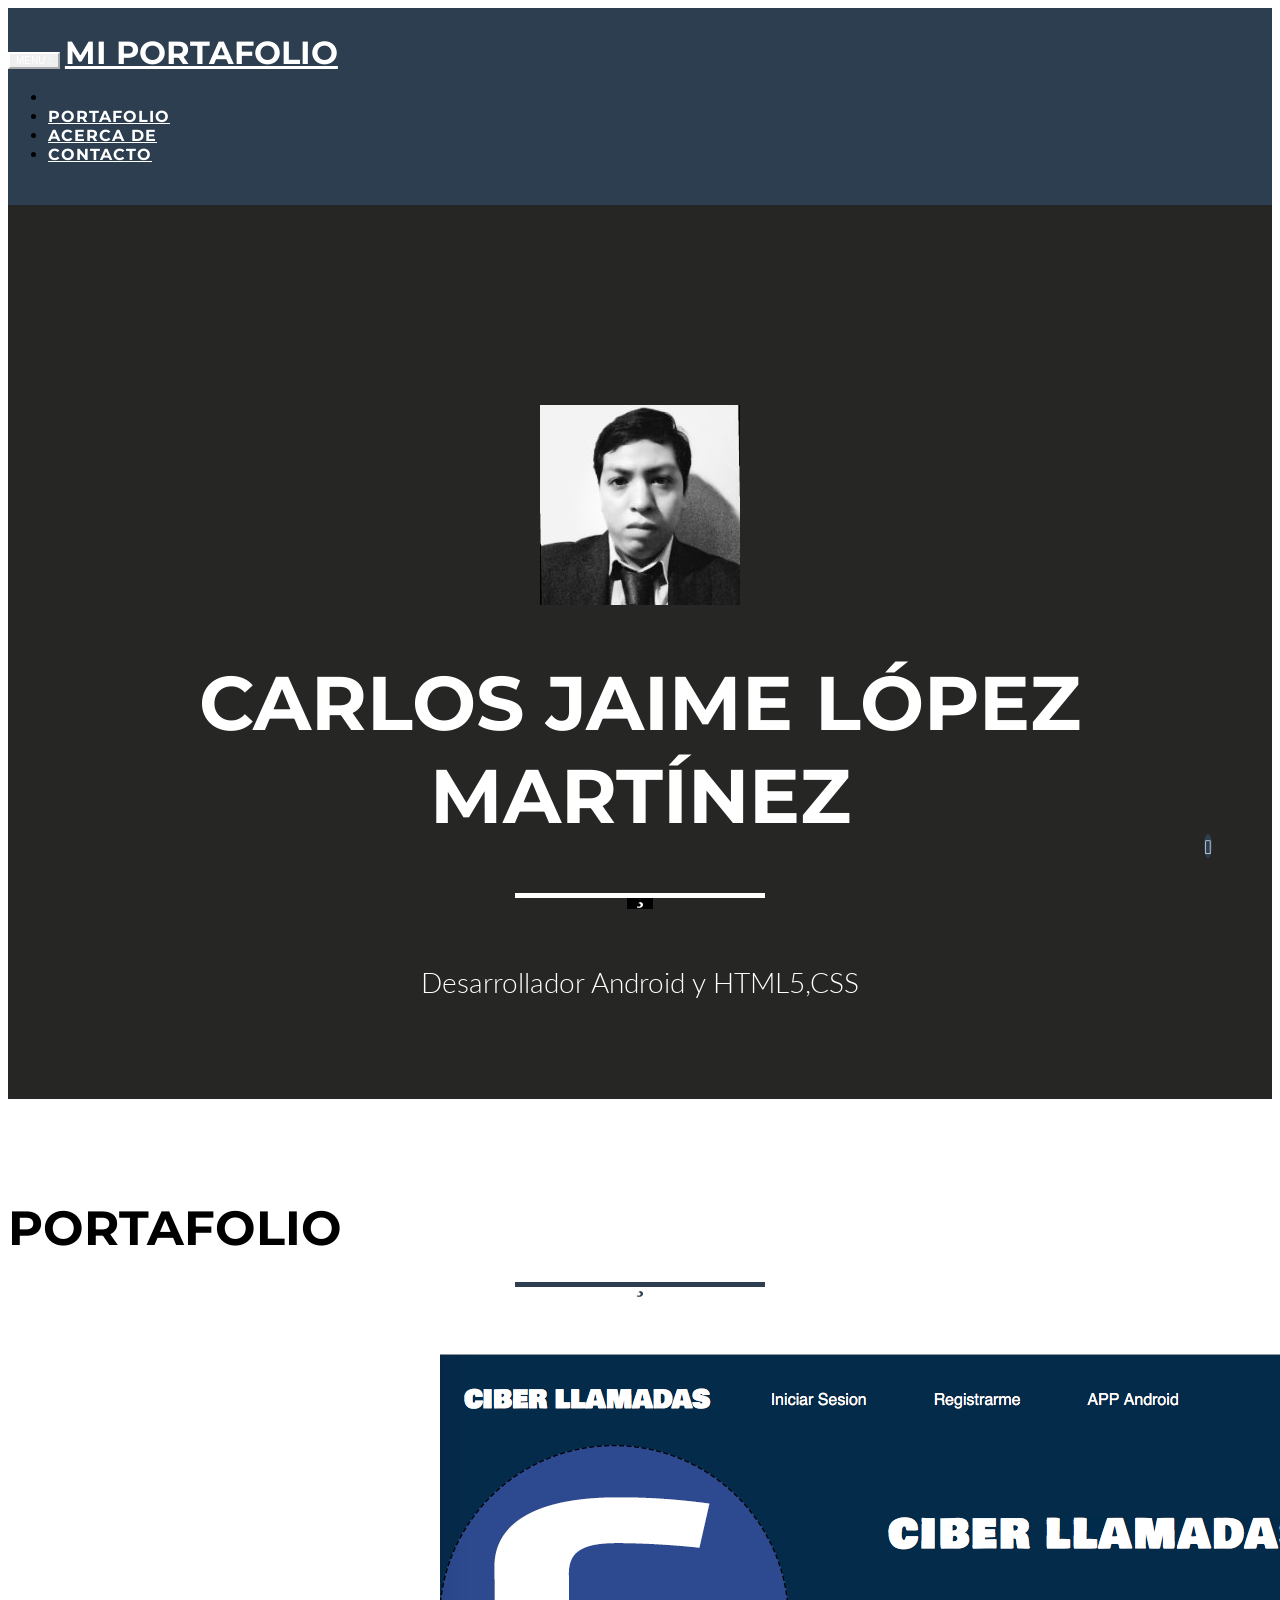
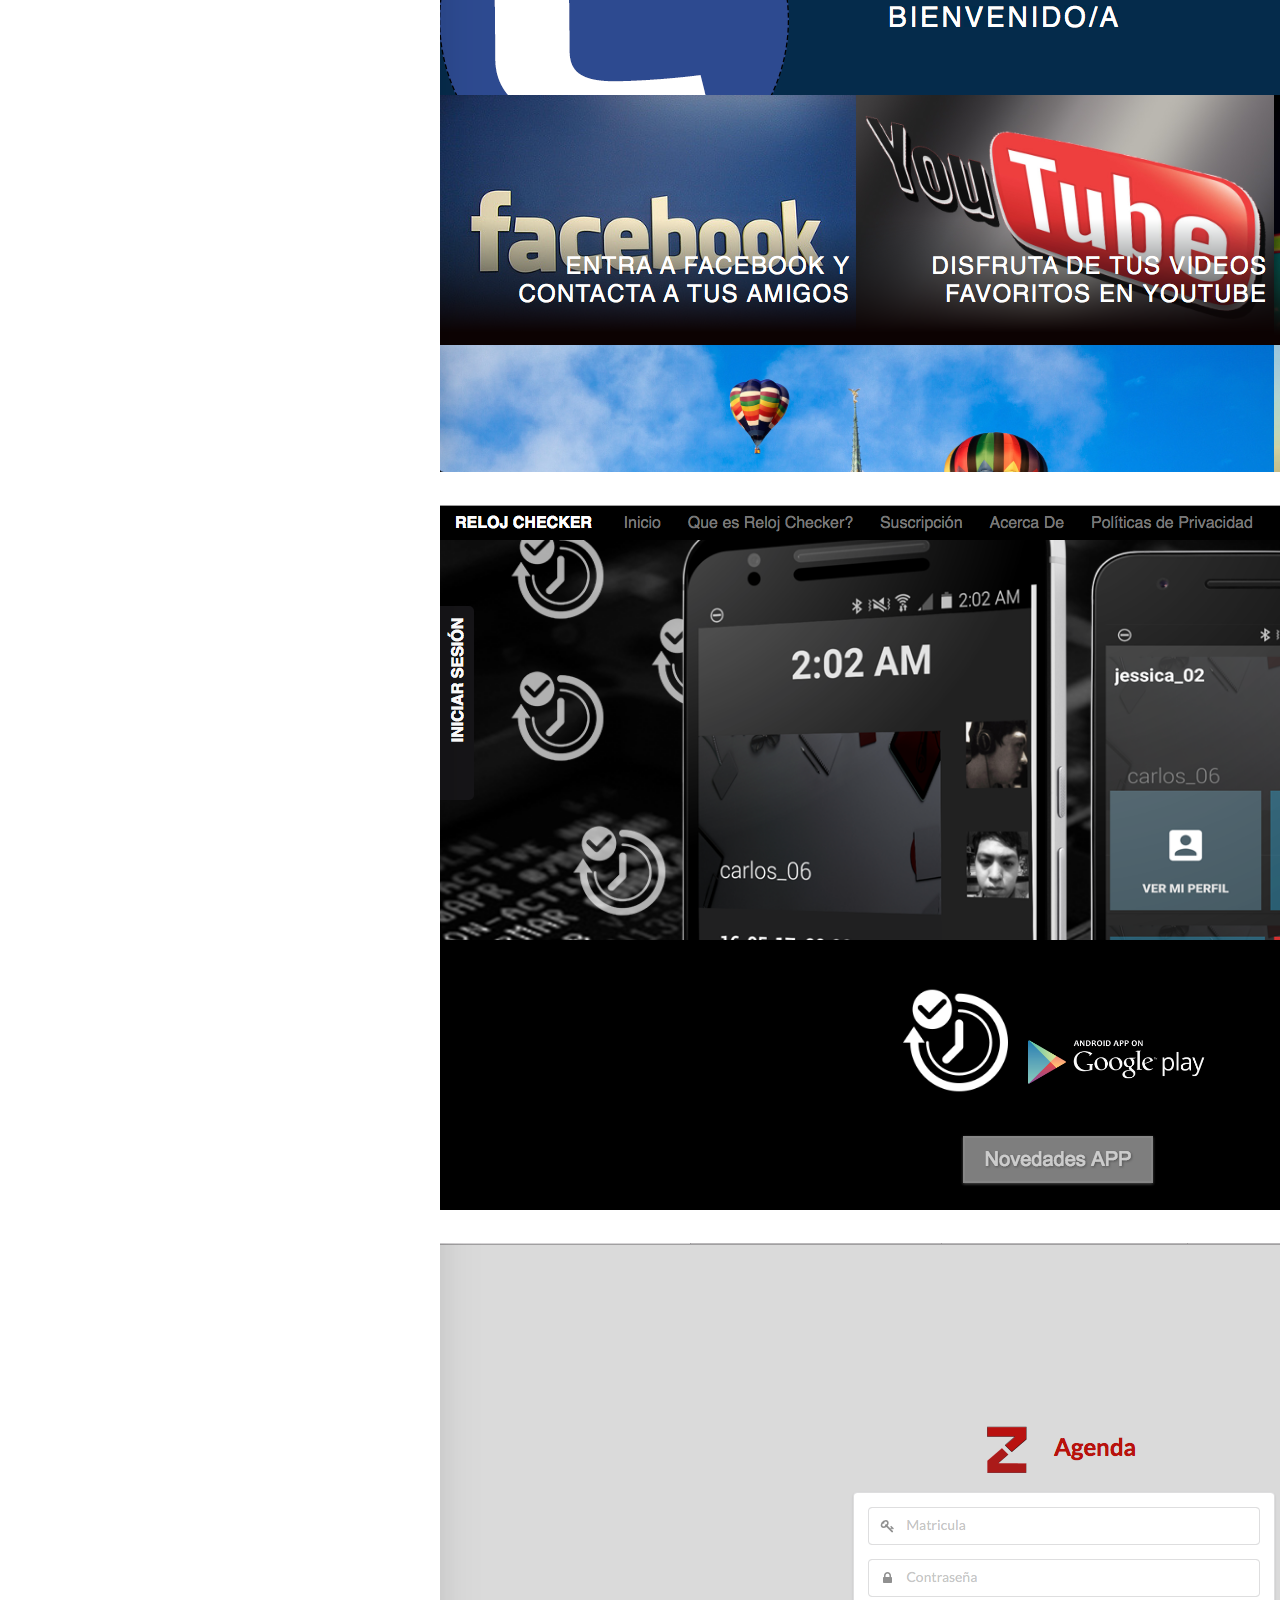
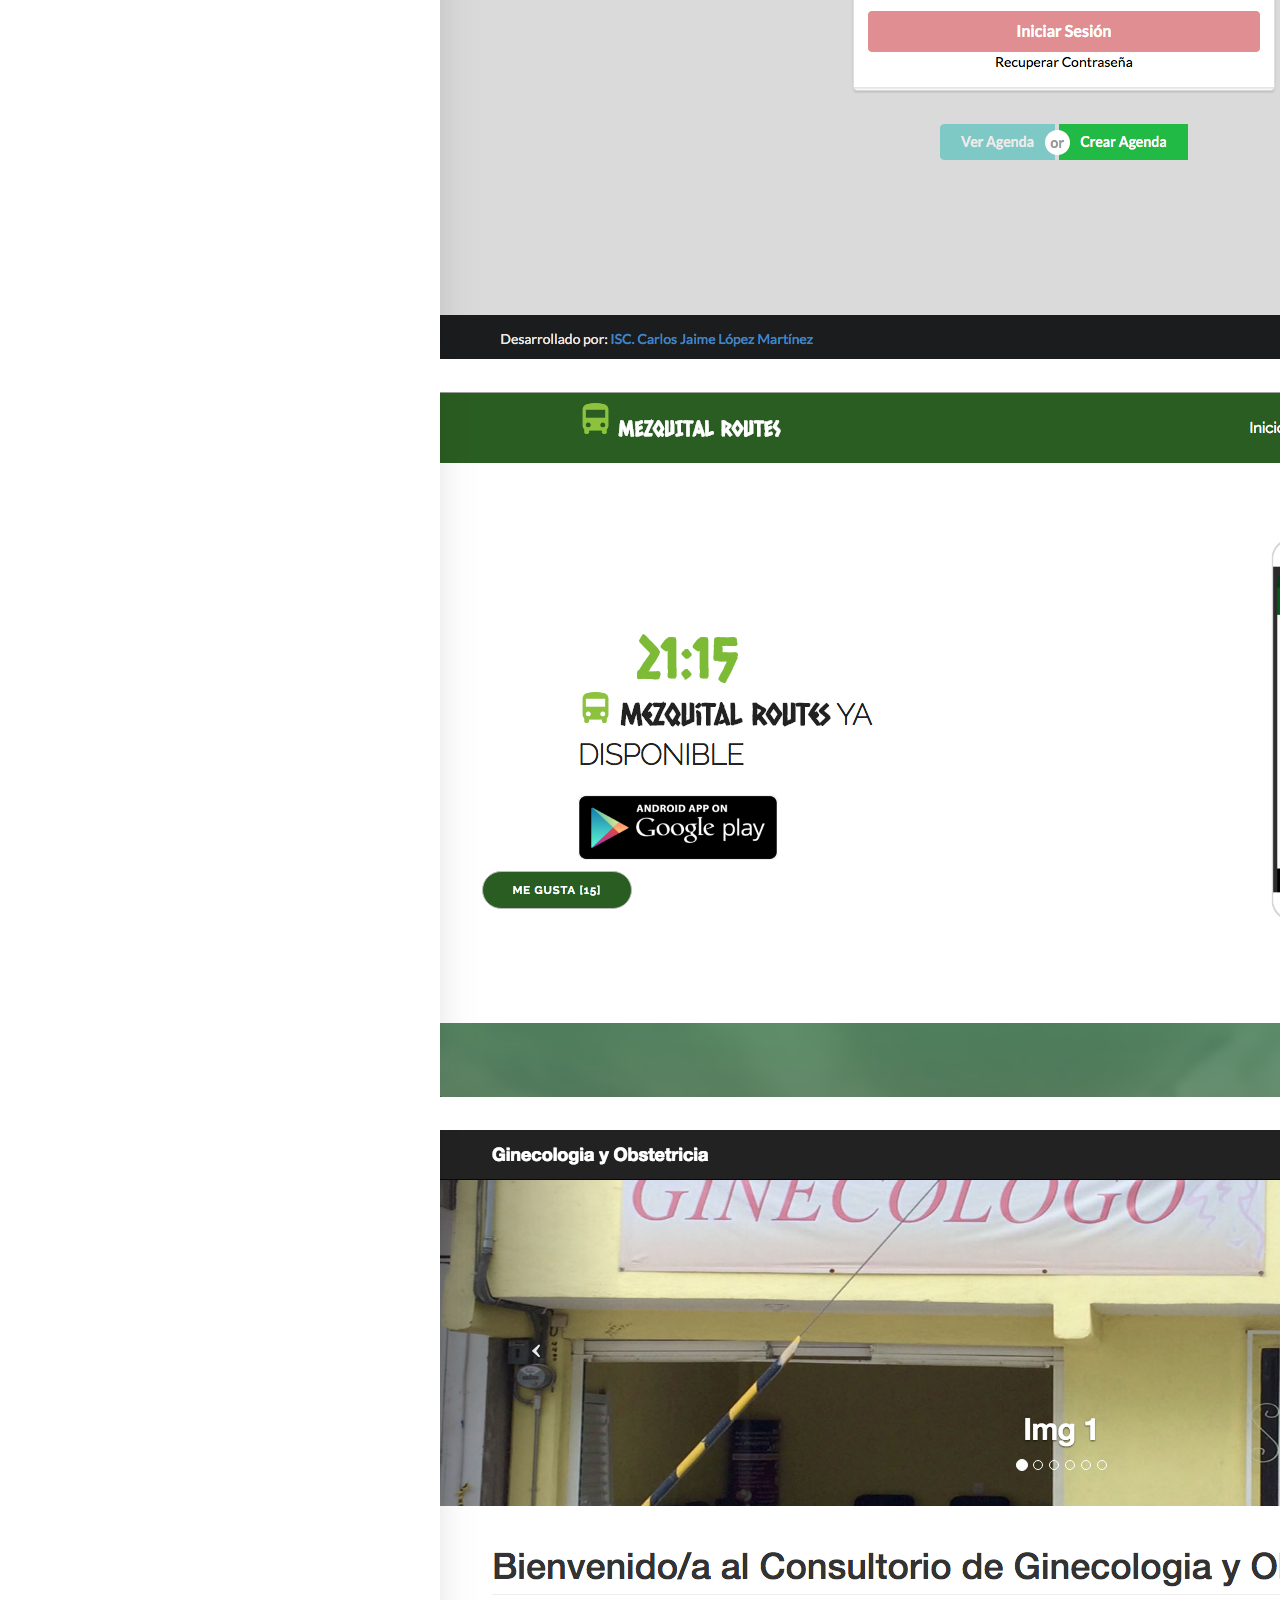
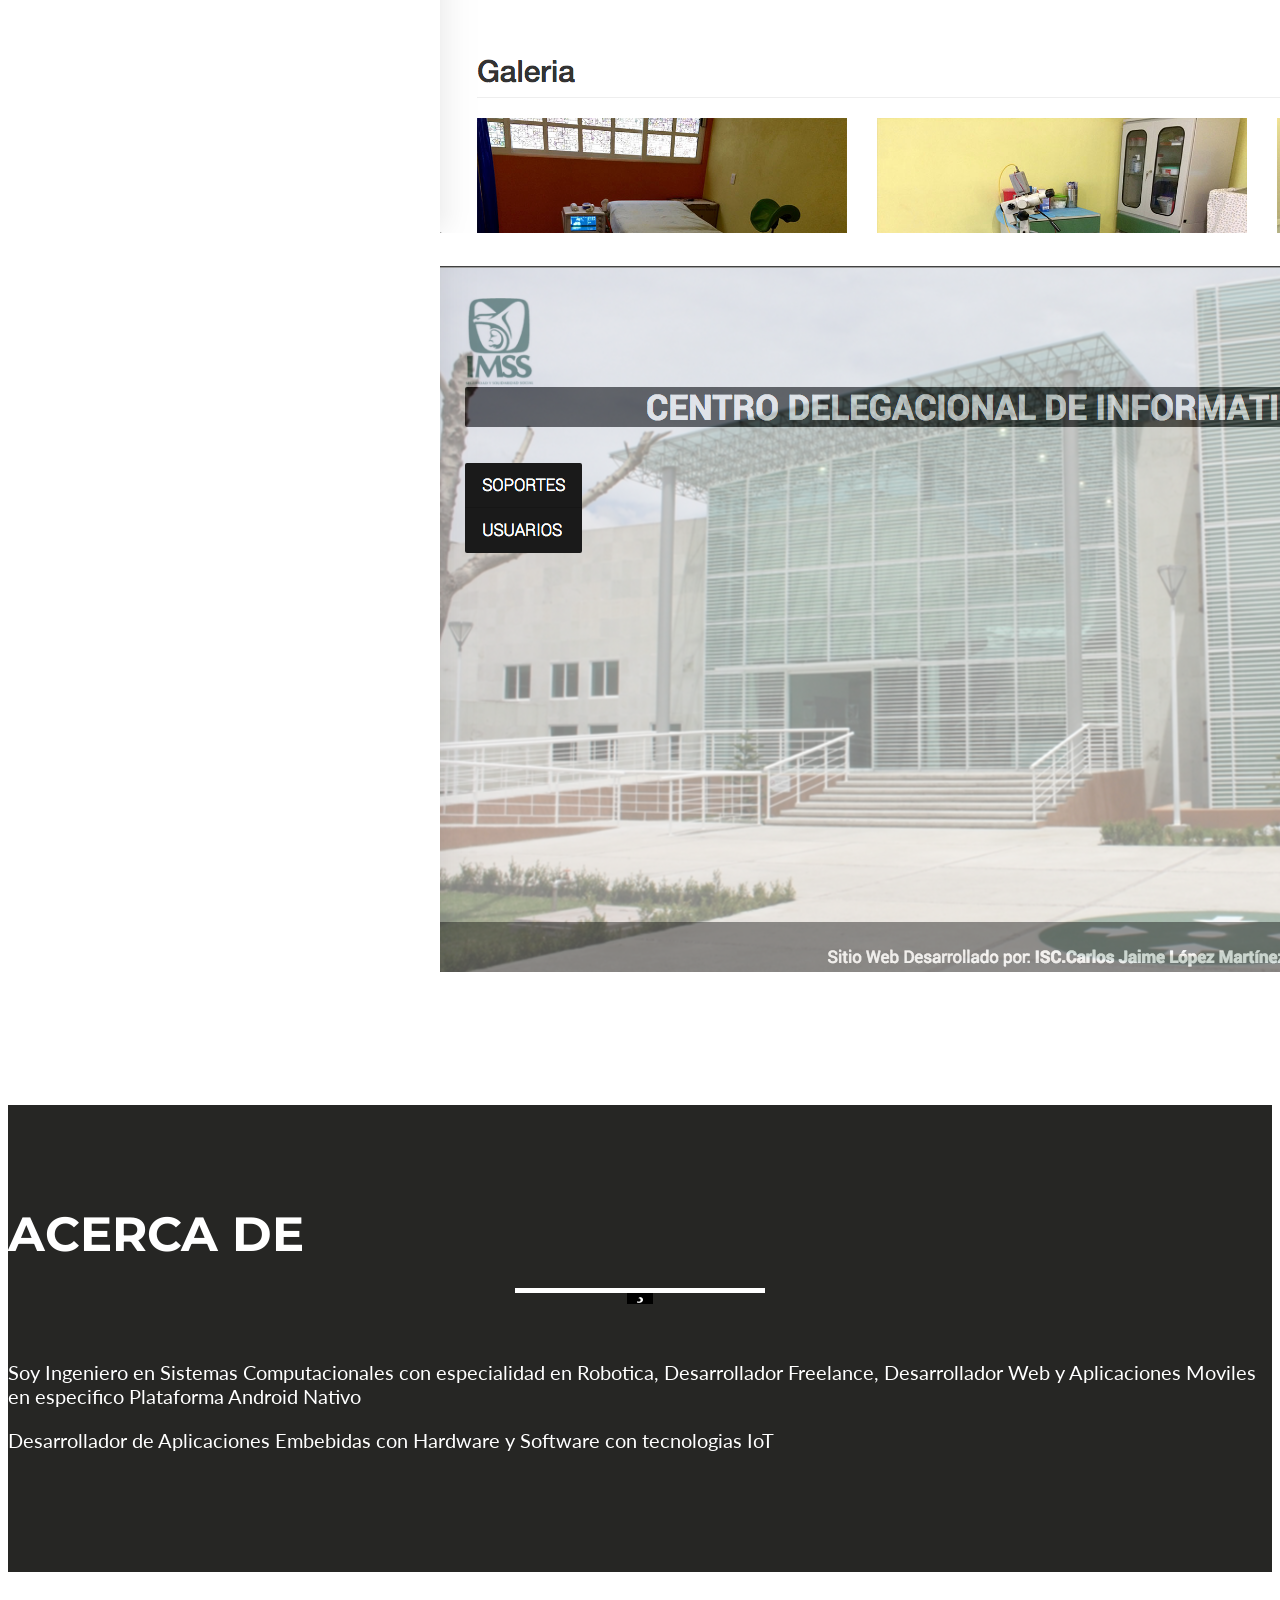
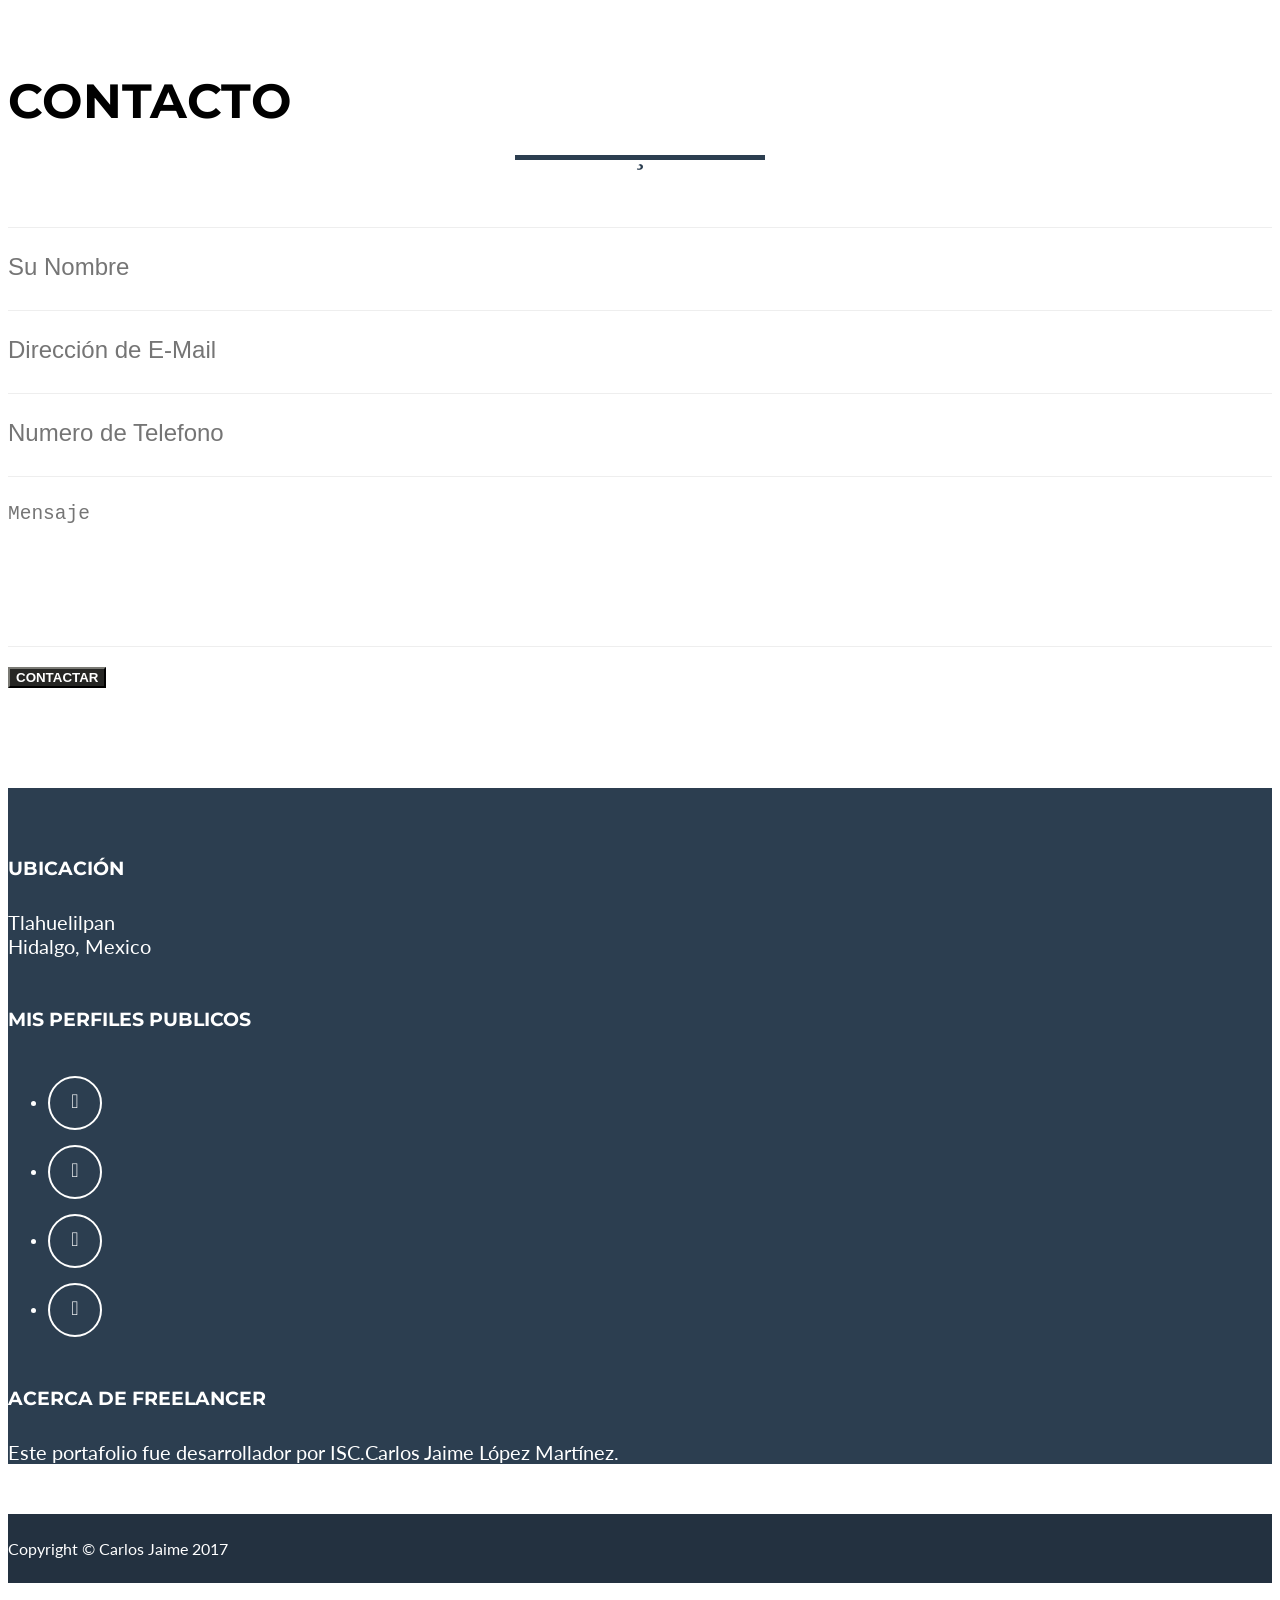
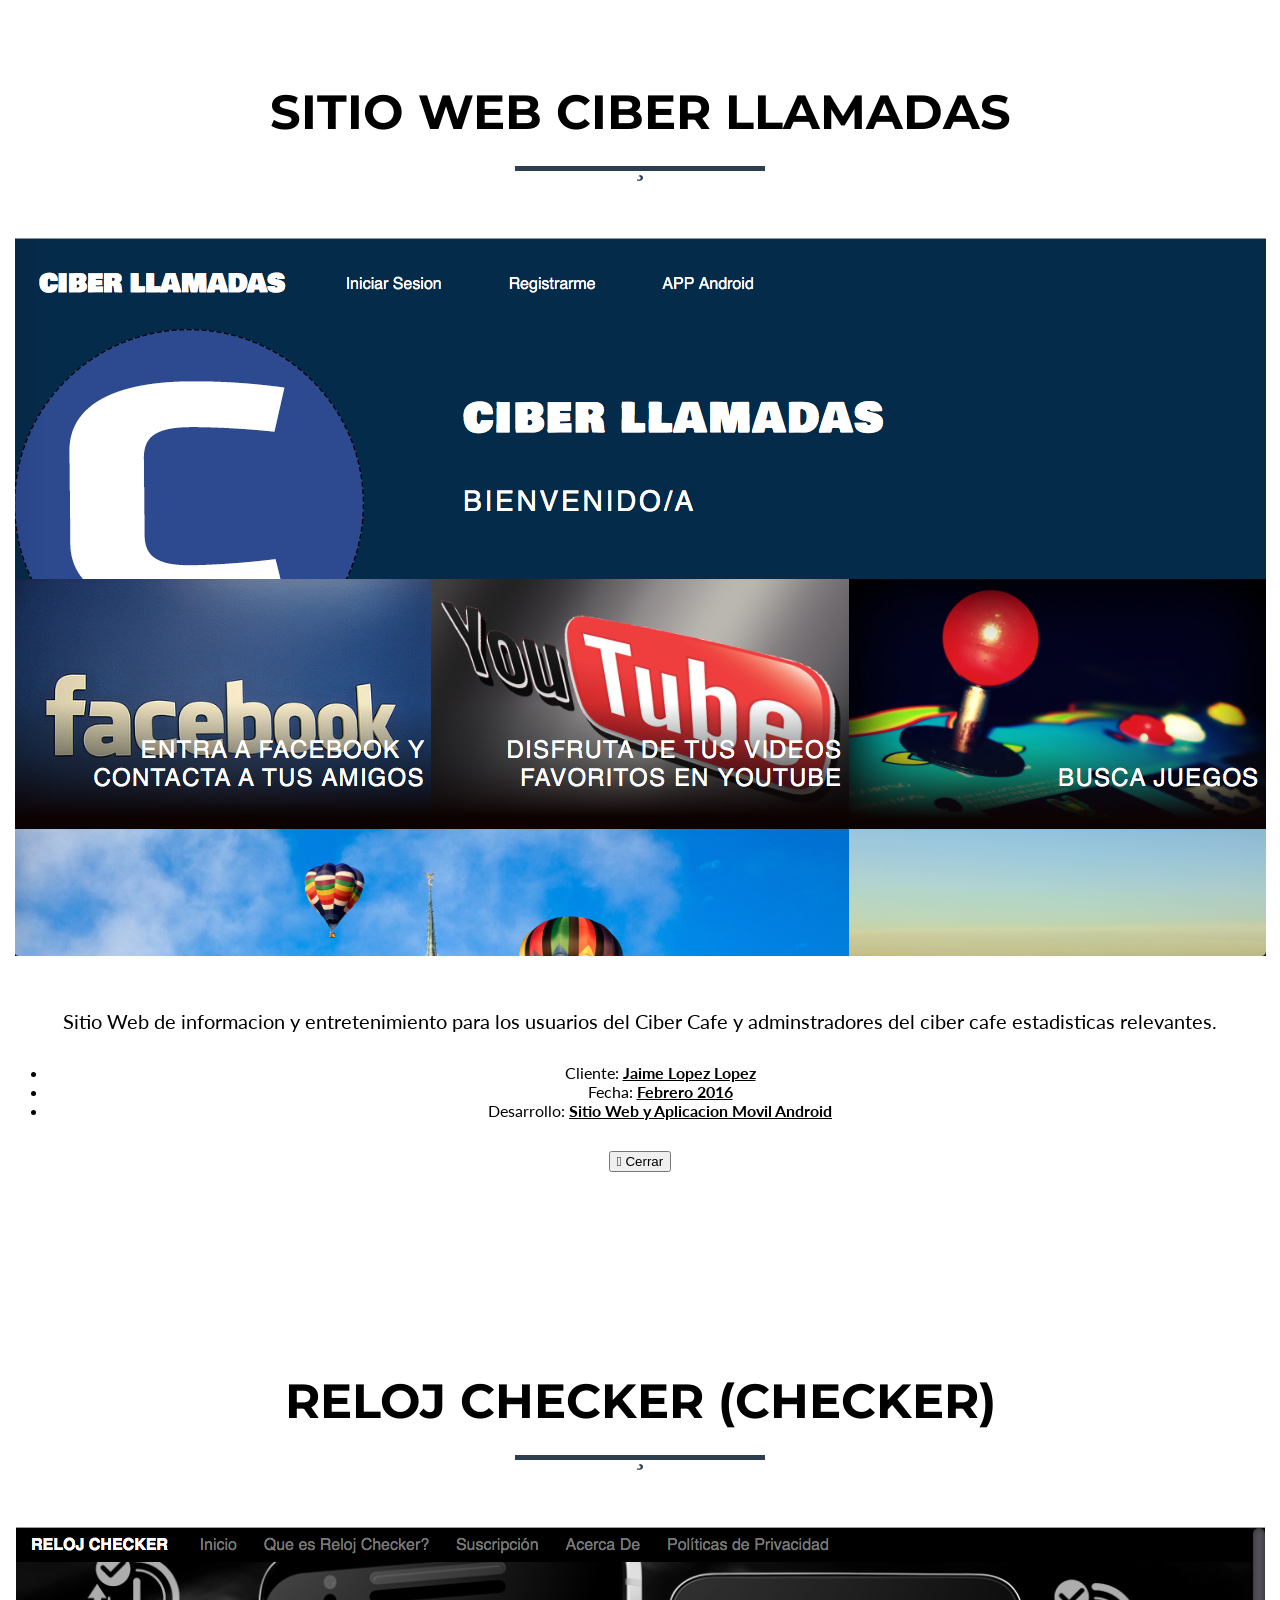
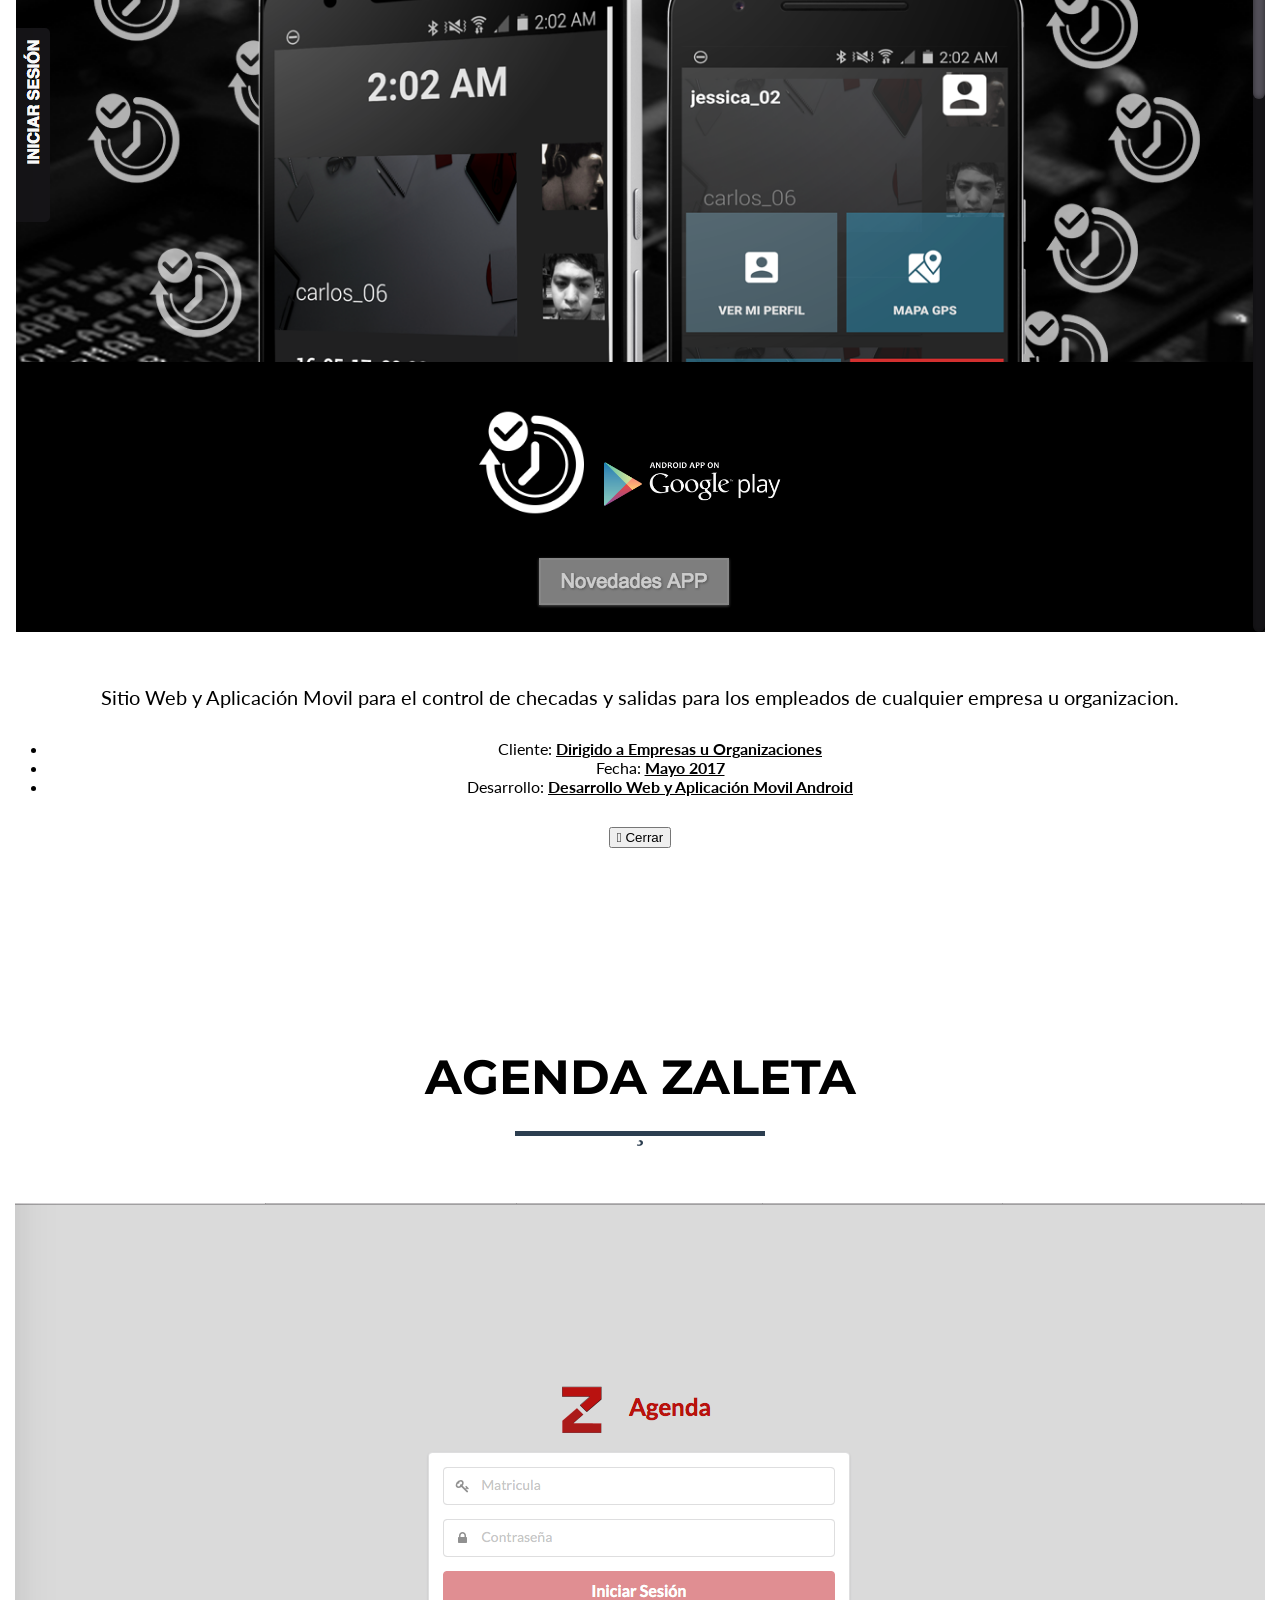
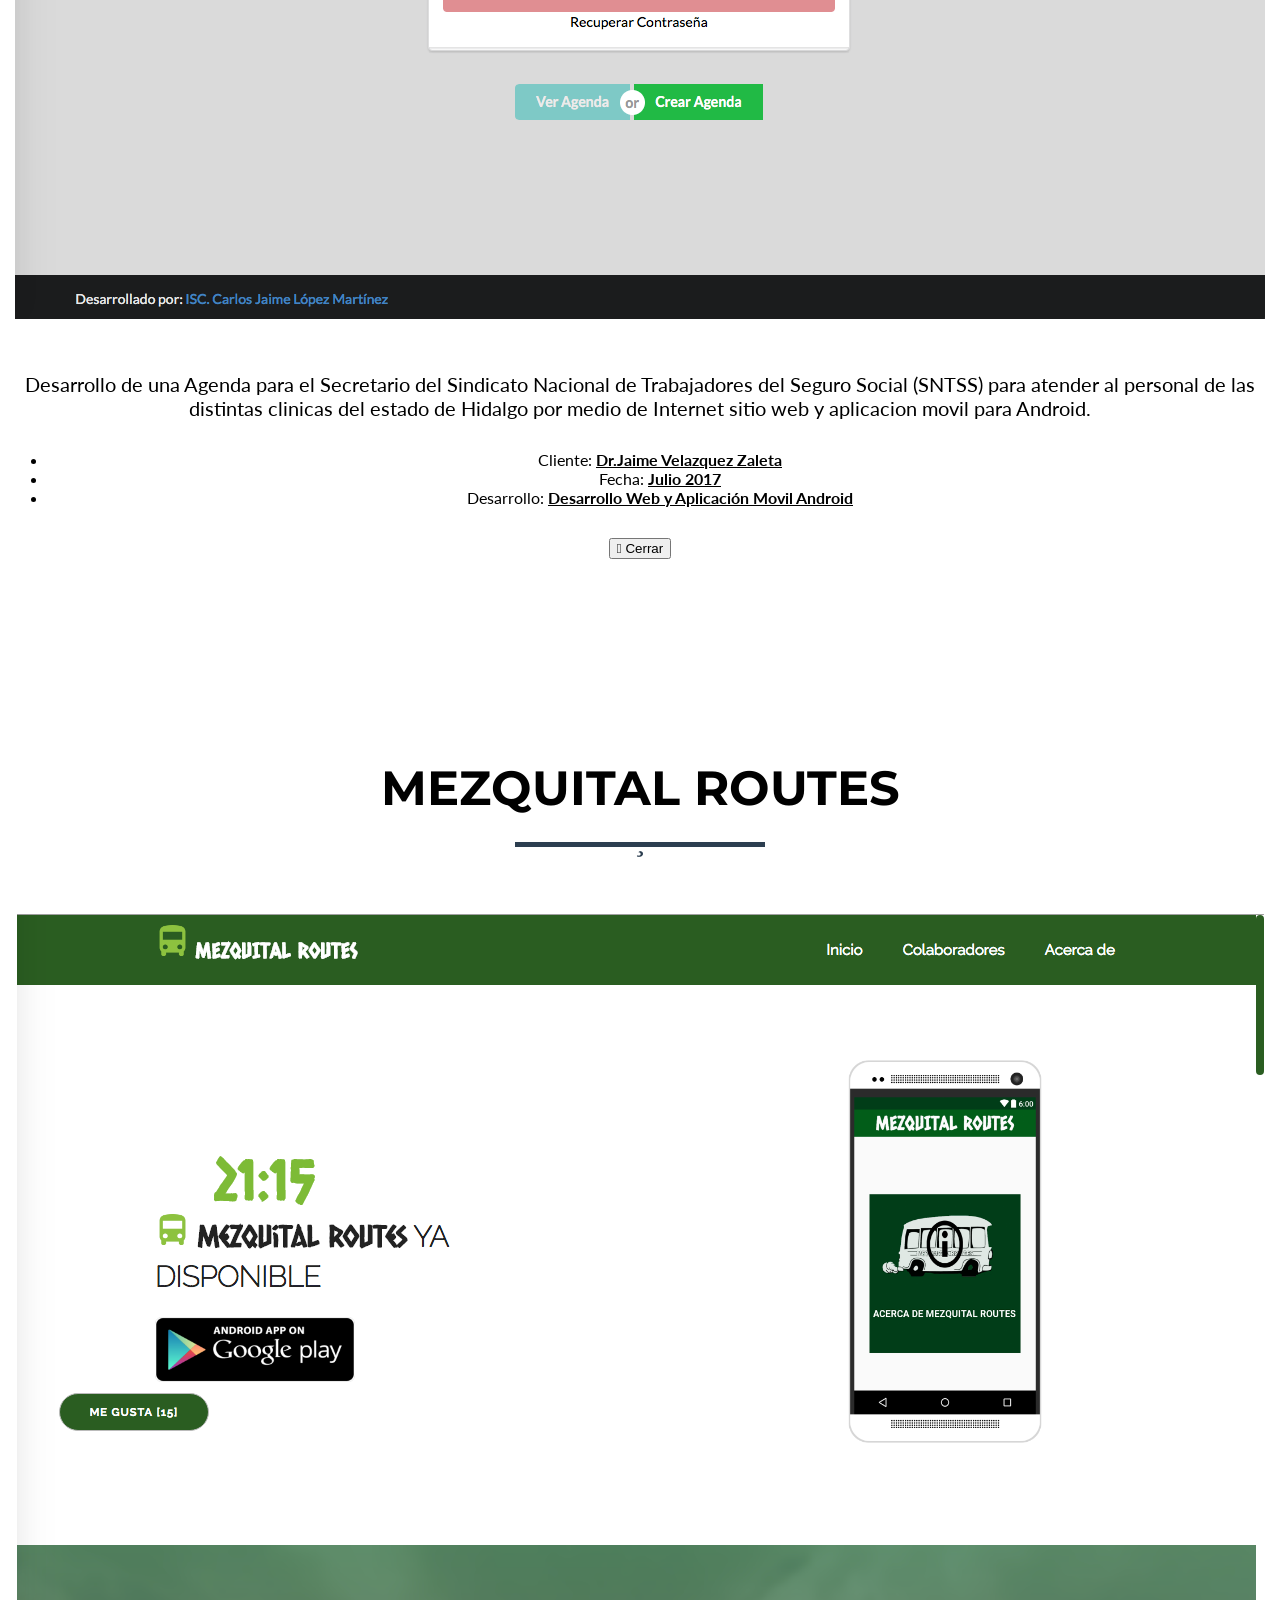
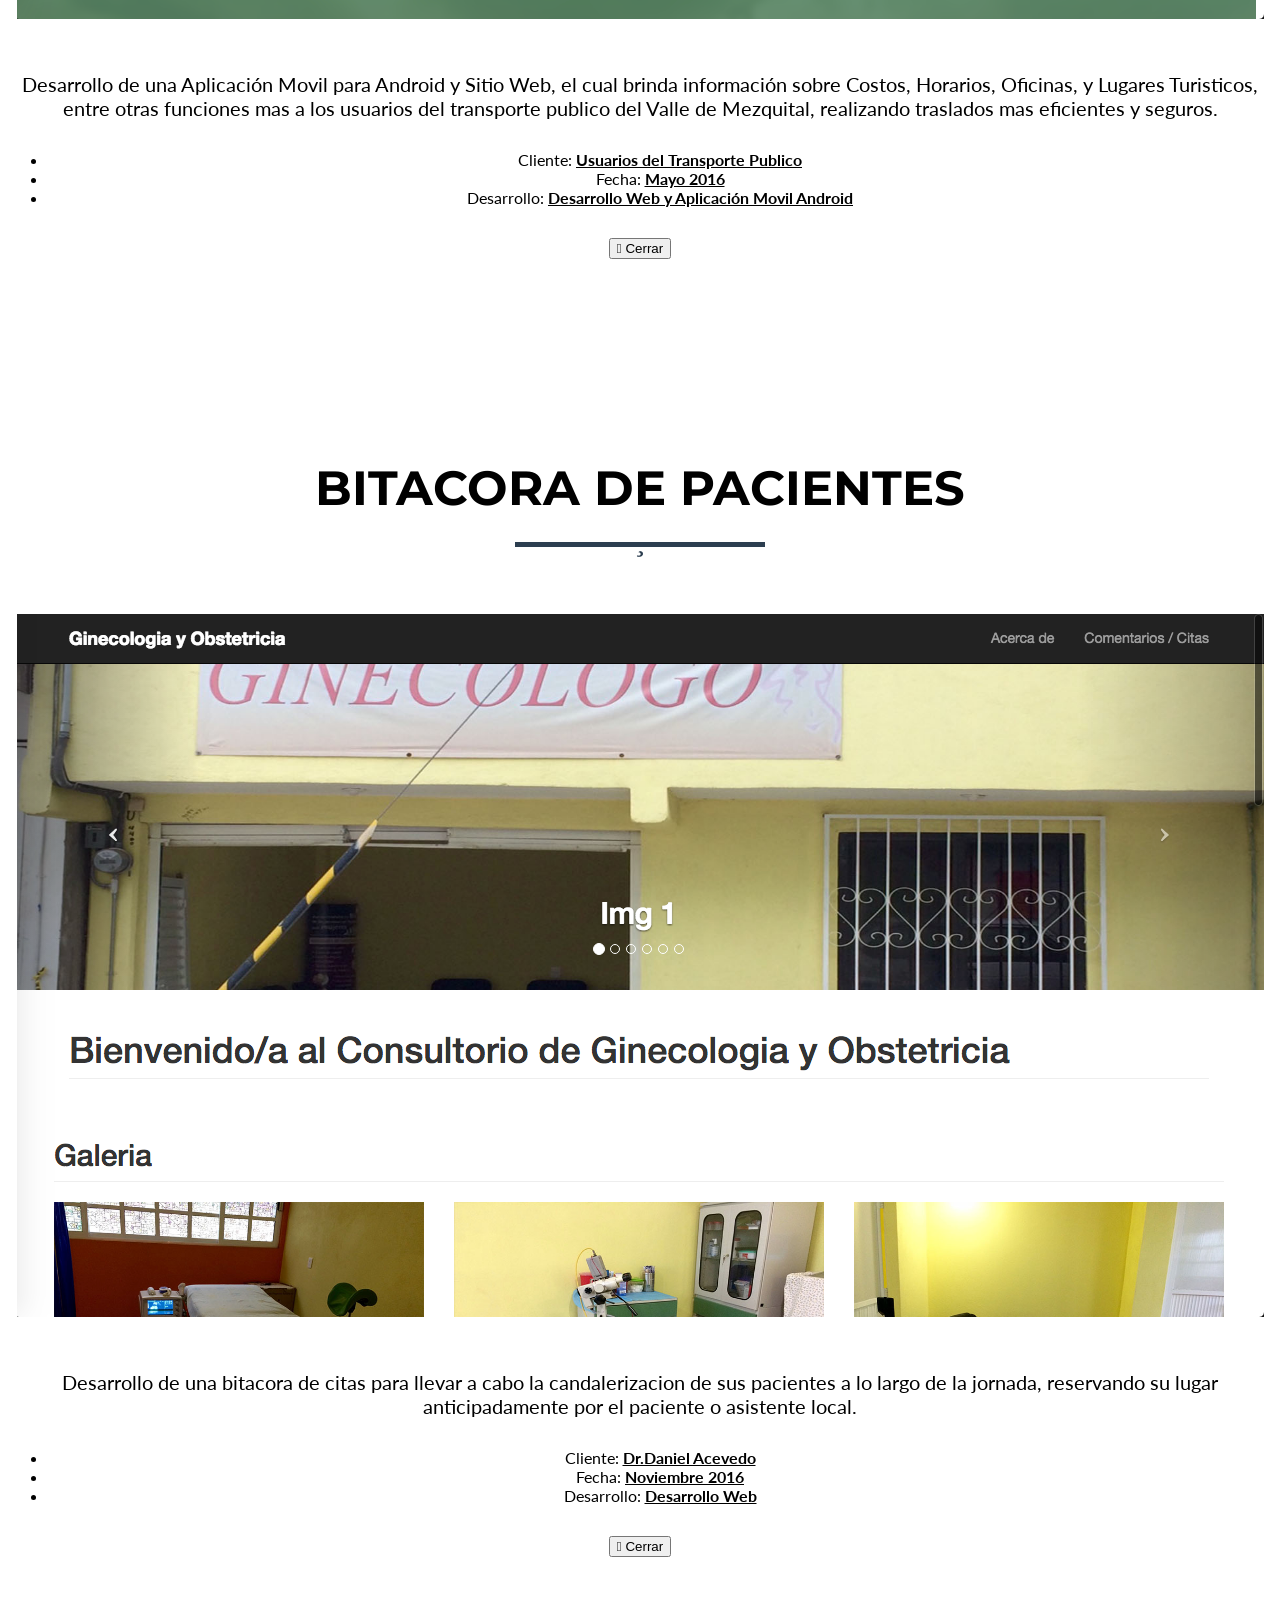
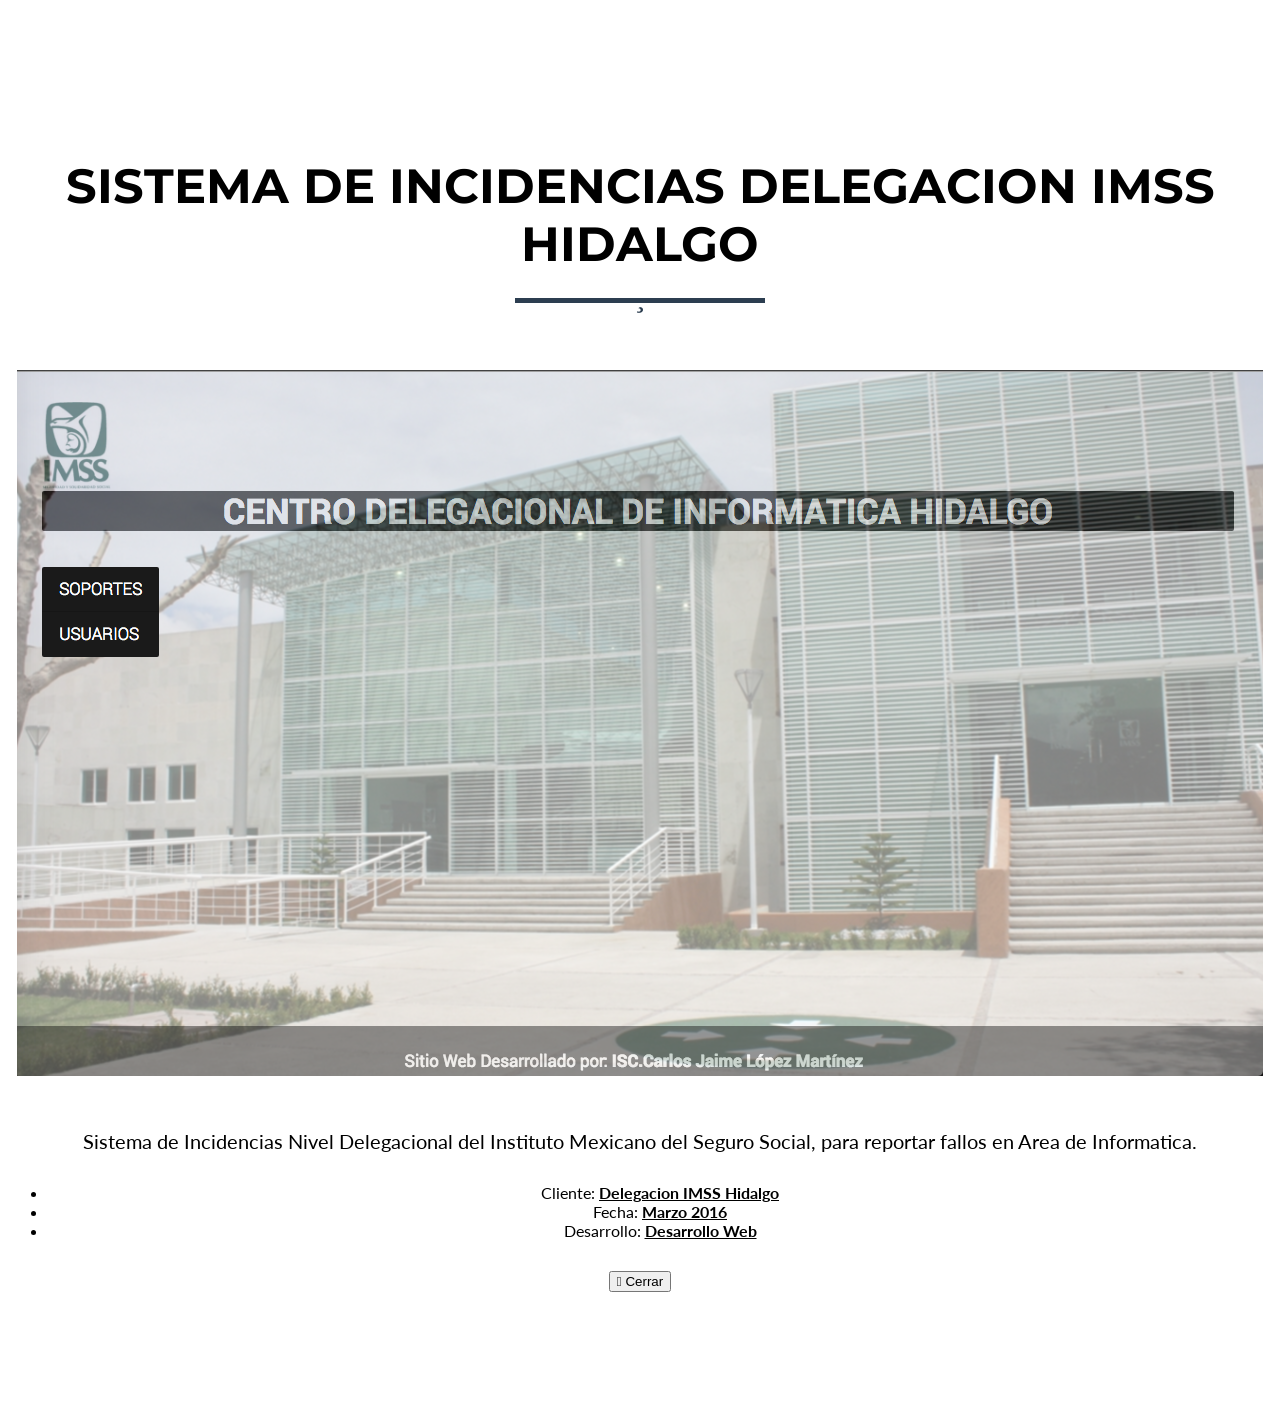
==== index.html @ 7c8b7837 "Update index.html" ====
<!DOCTYPE html>
<html lang="es">

<head>

    <meta charset="utf-8">
    <meta http-equiv="X-UA-Compatible" content="IE=edge">
    <meta name="viewport" content="width=device-width, initial-scale=1">
    <meta name="description" content="Mi Portafolio de Aplicaciones Desarrolladas mediante WebServices y Aplicaciones Moviles">
    <meta name="author" content="Carlos Jaime Lopez Martinez">

    <title>Portafolio - Carlos Jaime López Martínez</title>

    <!-- Bootstrap Core CSS -->
    <link href="bootstrap.min.css" rel="stylesheet">

    <!-- Theme CSS -->
    <link href="freelancer.min.css" rel="stylesheet">

    <!-- Custom Fonts -->
    <link href="font-awesome.min.css" rel="stylesheet" type="text/css">
    <link href="https://fonts.googleapis.com/css?family=Montserrat:400,700" rel="stylesheet" type="text/css">
    <link href="https://fonts.googleapis.com/css?family=Lato:400,700,400italic,700italic" rel="stylesheet" type="text/css">

    <!-- HTML5 Shim and Respond.js IE8 support of HTML5 elements and media queries -->
    <!-- WARNING: Respond.js doesn't work if you view the page via file:// -->
    <!--[if lt IE 9]>
        <script src="https://oss.maxcdn.com/libs/html5shiv/3.7.0/html5shiv.js"></script>
        <script src="https://oss.maxcdn.com/libs/respond.js/1.4.2/respond.min.js"></script>
    <![endif]-->

</head>

<body id="page-top" class="index">
<div id="skipnav"><a href="#maincontent"></a></div>

    <!-- Navigation -->
    <nav id="mainNav" class="navbar navbar-default navbar-fixed-top navbar-custom">
        <div class="container">
            <!-- Brand and toggle get grouped for better mobile display -->
            <div class="navbar-header page-scroll">
                <button type="button" class="navbar-toggle" data-toggle="collapse" data-target="#bs-example-navbar-collapse-1">
                    <span class="sr-only">Toggle navigation</span> Menu <i class="fa fa-bars"></i>
                </button>
                <a class="navbar-brand" href="#page-top">MI PORTAFOLIO</a>
            </div>

            <!-- Collect the nav links, forms, and other content for toggling -->
            <div class="collapse navbar-collapse" id="bs-example-navbar-collapse-1">
                <ul class="nav navbar-nav navbar-right">
                    <li class="hidden">
                        <a href="#page-top"></a>
                    </li>
                    <li class="page-scroll">
                        <a href="#portfolio">Portafolio</a>
                    </li>
                    <li class="page-scroll">
                        <a href="#about">Acerca De</a>
                    </li>
                    <li class="page-scroll">
                        <a href="#contact">Contacto</a>
                    </li>
                </ul>
            </div>
            <!-- /.navbar-collapse -->
        </div>
        <!-- /.container-fluid -->
    </nav>

    <!-- Header -->
    <header>
        <div class="container" id="maincontent" tabindex="-1">
            <div class="row">
                <div class="col-lg-12">
                    <img class="img-responsive" src="jimmy.jpg" alt="">
                    <div class="intro-text">
                        <h1 class="name">Carlos Jaime López Martínez</h1>
                        <hr class="star-light">
                        <span class="skills">Desarrollador Android y HTML5,CSS</span>
                    </div>
                </div>
            </div>
        </div>
    </header>

    <!-- Portfolio Grid Section -->
    <section id="portfolio">
        <div class="container">
            <div class="row">
                <div class="col-lg-12 text-center">
                    <h2>Portafolio</h2>
                    <hr class="star-primary">
                </div>
            </div>
            <div class="row">
                <div class="col-sm-4 portfolio-item">
                    <a href="#portfolioModal1" class="portfolio-link" data-toggle="modal">
                        <div class="caption">
                            <div class="caption-content">
                                <i class="fa fa-search-plus fa-3x"></i>
                            </div>
                        </div>
                        <img src="sitiociberllamadas.png" class="img-responsive" alt="Cabin">
                    </a>
                </div>
                <div class="col-sm-4 portfolio-item">
                    <a href="#portfolioModal2" class="portfolio-link" data-toggle="modal">
                        <div class="caption">
                            <div class="caption-content">
                                <i class="fa fa-search-plus fa-3x"></i>
                            </div>
                        </div>
                        <img src="sitiorelojchecker.png" class="img-responsive" alt="Slice of cake">
                    </a>
                </div>
                <div class="col-sm-4 portfolio-item">
                    <a href="#portfolioModal3" class="portfolio-link" data-toggle="modal">
                        <div class="caption">
                            <div class="caption-content">
                                <i class="fa fa-search-plus fa-3x"></i>
                            </div>
                        </div>
                        <img src="sitioagendazaleta.png" class="img-responsive" alt="Circus tent">
                    </a>
                </div>
                <div class="col-sm-4 portfolio-item">
                    <a href="#portfolioModal4" class="portfolio-link" data-toggle="modal">
                        <div class="caption">
                            <div class="caption-content">
                                <i class="fa fa-search-plus fa-3x"></i>
                            </div>
                        </div>
                        <img src="sitiomezquitalroutes.png" class="img-responsive" alt="Game controller">
                    </a>
                </div>
                <div class="col-sm-4 portfolio-item">
                    <a href="#portfolioModal5" class="portfolio-link" data-toggle="modal">
                        <div class="caption">
                            <div class="caption-content">
                                <i class="fa fa-search-plus fa-3x"></i>
                            </div>
                        </div>
                        <img src="sitiodracevedo.png" class="img-responsive" alt="Safe">
                    </a>
                </div>
                <div class="col-sm-4 portfolio-item">
                    <a href="#portfolioModal6" class="portfolio-link" data-toggle="modal">
                        <div class="caption">
                            <div class="caption-content">
                                <i class="fa fa-search-plus fa-3x"></i>
                            </div>
                        </div>
                        <img src="sitiodelegacionimss.png" class="img-responsive" alt="Submarine">
                    </a>
                </div>
            </div>
        </div>
    </section>

    <!-- About Section -->
    <section class="success" id="about">
        <div class="container">
            <div class="row">
                <div class="col-lg-12 text-center">
                    <h2>Acerca De</h2>
                    <hr class="star-light">
                </div>
            </div>
            <div class="row">
                <div class="col-lg-4 col-lg-offset-2">
                    <p>Soy Ingeniero en Sistemas Computacionales con especialidad en Robotica, Desarrollador Freelance, Desarrollador Web y Aplicaciones Moviles en especifico Plataforma Android Nativo</p>
                </div>
                <div class="col-lg-4">
                    <p>Desarrollador de Aplicaciones Embebidas con Hardware y Software con tecnologias IoT</p>
                </div>
                <!--<div class="col-lg-8 col-lg-offset-2 text-center">
                    <a href="#" class="btn btn-lg btn-outline">
                        <i class="fa fa-download"></i> Download Theme
                    </a>
                </div>-->
            </div>
        </div>
    </section>

    <!-- Contact Section -->
    <section id="contact">
        <div class="container">
            <div class="row">
                <div class="col-lg-12 text-center">
                    <h2>Contacto</h2>
                    <hr class="star-primary">
                </div>
            </div>
            <div class="row">
                <div class="col-lg-8 col-lg-offset-2">
                    <!-- To configure the contact form email address, go to mail/contact_me.php and update the email address in the PHP file on line 19. -->
                    <!-- The form should work on most web servers, but if the form is not working you may need to configure your web server differently. -->
                    <form name="sentMessage" id="contactForm" novalidate>
                        <div class="row control-group">
                            <div class="form-group col-xs-12 floating-label-form-group controls">
                                <label for="name">Nombre</label>
                                <input type="text" class="form-control" placeholder="Su Nombre" id="name" required data-validation-required-message="Por favor Ingrese su Nombre.">
                                <p class="help-block text-danger"></p>
                            </div>
                        </div>
                        <div class="row control-group">
                            <div class="form-group col-xs-12 floating-label-form-group controls">
                                <label for="email">Dirección de E-Mail</label>
                                <input type="email" class="form-control" placeholder="Dirección de E-Mail" id="email" required data-validation-required-message="Por Favor Ingrese su E-Mail.">
                                <p class="help-block text-danger"></p>
                            </div>
                        </div>
                        <div class="row control-group">
                            <div class="form-group col-xs-12 floating-label-form-group controls">
                                <label for="phone">Numero de Telefono</label>
                                <input type="tel" class="form-control" placeholder="Numero de Telefono" id="phone" required data-validation-required-message="Por Favor Ingrese su Numero de Telefono.">
                                <p class="help-block text-danger"></p>
                            </div>
                        </div>
                        <div class="row control-group">
                            <div class="form-group col-xs-12 floating-label-form-group controls">
                                <label for="message">Mensaje</label>
                                <textarea rows="5" class="form-control" placeholder="Mensaje" id="message" required data-validation-required-message="Por Favor Redacte su Mensaje."></textarea>
                                <p class="help-block text-danger"></p>
                            </div>
                        </div>
                        <br>
                        <div id="success"></div>
                        <div class="row">
                            <div class="form-group col-xs-12">
                                <button type="submit" class="btn btn-success btn-lg">CONTACTAR</button>
                            </div>
                        </div>
                    </form>
                </div>
            </div>
        </div>
    </section>

    <!-- Footer -->
    <footer class="text-center">
        <div class="footer-above">
            <div class="container">
                <div class="row">
                    <div class="footer-col col-md-4">
                        <h3>Ubicación</h3>
                        <p>Tlahuelilpan
                            <br>Hidalgo, Mexico</p>
                    </div>
                    <div class="footer-col col-md-4">
                        <h3>Mis Perfiles Publicos</h3>
                        <ul class="list-inline">
                            <li>
                                <a href="http://facebook.com/jimmy.lopez.mtz" class="btn-social btn-outline" target="_blank"><span class="sr-only">Facebook</span><i class="fa fa-fw fa-facebook"></i></a>
                            </li>
                            <li>
                                <a href="https://plus.google.com/u/0/+carlosjaimelopezmartinez" class="btn-social btn-outline" target="_blank"><span class="sr-only">Google Plus</span><i class="fa fa-fw fa-google-plus"></i></a>
                            </li>
                            <li>
                                <a href="http://twitter.com/jaimtito682004" class="btn-social btn-outline" target="_blank"><span class="sr-only">Twitter</span><i class="fa fa-fw fa-twitter"></i></a>
                            </li>
                            <li>
                                <a href="http://linkedin.com/in/jimmy-lopez/" class="btn-social btn-outline" target="_blank"><span class="sr-only">Linked In</span><i class="fa fa-fw fa-linkedin"></i></a>
                            </li>
                            <!--<li>
                                <a href="#" class="btn-social btn-outline"><span class="sr-only">Dribble</span><i class="fa fa-fw fa-dribbble"></i></a>
                            </li>-->
                        </ul>
                    </div>
                    <div class="footer-col col-md-4">
                        <h3>Acerca de Freelancer</h3>
                        <p>Este portafolio fue desarrollador por ISC.Carlos Jaime López Martínez.</p>
                    </div>
                </div>
            </div>
        </div>
        <div class="footer-below">
            <div class="container">
                <div class="row">
                    <div class="col-lg-12">
                        Copyright &copy; Carlos Jaime 2017
                    </div>
                </div>
            </div>
        </div>
    </footer>

    <!-- Scroll to Top Button (Only visible on small and extra-small screen sizes) -->
    <div class="scroll-top page-scroll hidden-sm hidden-xs hidden-lg hidden-md">
        <a class="btn btn-primary" href="#page-top">
            <i class="fa fa-chevron-up"></i>
        </a>
    </div>

    <!-- Portfolio Modals -->
    <div class="portfolio-modal modal fade" id="portfolioModal1" tabindex="-1" role="dialog" aria-hidden="true">
        <div class="modal-content">
            <div class="close-modal" data-dismiss="modal">
                <div class="lr">
                    <div class="rl">
                    </div>
                </div>
            </div>
            <div class="container">
                <div class="row">
                    <div class="col-lg-8 col-lg-offset-2">
                        <div class="modal-body">
                            <h2>Sitio Web Ciber Llamadas</h2>
                            <hr class="star-primary">
                            <img src="sitiociberllamadas.png" class="img-responsive img-centered" alt="">
                            <p>
                            Sitio Web de informacion y entretenimiento para los usuarios del Ciber Cafe y adminstradores del ciber cafe estadisticas relevantes. 
                            </p>
                            <ul class="list-inline item-details">
                                <li>Cliente:
                                    <strong><a href="#">Jaime Lopez Lopez</a>
                                    </strong>
                                </li>
                                <li>Fecha:
                                    <strong><a href="#">Febrero 2016</a>
                                    </strong>
                                </li>
                                <li>Desarrollo:
                                    <strong><a href="#">Sitio Web y Aplicacion Movil Android</a>
                                    </strong>
                                </li>
                            </ul>
                            <button type="button" class="btn btn-default" data-dismiss="modal"><i class="fa fa-times"></i> Cerrar</button>
                        </div>
                    </div>
                </div>
            </div>
        </div>
    </div>
    <div class="portfolio-modal modal fade" id="portfolioModal2" tabindex="-1" role="dialog" aria-hidden="true">
        <div class="modal-content">
            <div class="close-modal" data-dismiss="modal">
                <div class="lr">
                    <div class="rl">
                    </div>
                </div>
            </div>
            <div class="container">
                <div class="row">
                    <div class="col-lg-8 col-lg-offset-2">
                        <div class="modal-body">
                            <h2>Reloj Checker (Checker)</h2>
                            <hr class="star-primary">
                            <img src="sitiorelojchecker.png" class="img-responsive img-centered" alt="">
                            <p>
                            Sitio Web y Aplicación Movil para el control de checadas y salidas para los empleados de cualquier empresa u organizacion. 
                            </p>
                            <ul class="list-inline item-details">
                                <li>Cliente:
                                    <strong><a href="#">Dirigido a Empresas u Organizaciones</a>
                                    </strong>
                                </li>
                                <li>Fecha:
                                    <strong><a href="#">Mayo 2017</a>
                                    </strong>
                                </li>
                                <li>Desarrollo:
                                    <strong><a href="#">Desarrollo Web y Aplicación Movil Android</a>
                                    </strong>
                                </li>
                            </ul>
                            <button type="button" class="btn btn-default" data-dismiss="modal"><i class="fa fa-times"></i> Cerrar</button>
                        </div>
                    </div>
                </div>
            </div>
        </div>
    </div>
    <div class="portfolio-modal modal fade" id="portfolioModal3" tabindex="-1" role="dialog" aria-hidden="true">
        <div class="modal-content">
            <div class="close-modal" data-dismiss="modal">
                <div class="lr">
                    <div class="rl">
                    </div>
                </div>
            </div>
            <div class="container">
                <div class="row">
                    <div class="col-lg-8 col-lg-offset-2">
                        <div class="modal-body">
                            <h2>Agenda Zaleta</h2>
                            <hr class="star-primary">
                            <img src="sitioagendazaleta.png" class="img-responsive img-centered" alt="">
                            
                            <p>
                            Desarrollo de una Agenda para el Secretario del Sindicato Nacional de Trabajadores del Seguro Social (SNTSS) para atender al personal de las distintas clinicas del estado de Hidalgo por medio de Internet sitio web y aplicacion movil para Android.
                            </p>
                            
                            <ul class="list-inline item-details">
                                <li>Cliente:
                                    <strong><a href="#">Dr.Jaime Velazquez Zaleta</a>
                                    </strong>
                                </li>
                                <li>Fecha:
                                    <strong><a href="#">Julio 2017</a>
                                    </strong>
                                </li>
                                <li>Desarrollo:
                                    <strong><a href="#">Desarrollo Web y Aplicación Movil Android</a>
                                    </strong>
                                </li>
                            </ul>
                            <button type="button" class="btn btn-default" data-dismiss="modal"><i class="fa fa-times"></i> Cerrar</button>
                        </div>
                    </div>
                </div>
            </div>
        </div>
    </div>
    <div class="portfolio-modal modal fade" id="portfolioModal4" tabindex="-1" role="dialog" aria-hidden="true">
        <div class="modal-content">
            <div class="close-modal" data-dismiss="modal">
                <div class="lr">
                    <div class="rl">
                    </div>
                </div>
            </div>
            <div class="container">
                <div class="row">
                    <div class="col-lg-8 col-lg-offset-2">
                        <div class="modal-body">
                            <h2>Mezquital Routes</h2>
                            <hr class="star-primary">
                            <img src="sitiomezquitalroutes.png" class="img-responsive img-centered" alt="">
                               <p>
                                Desarrollo de una Aplicación Movil para Android y Sitio Web, el cual brinda información sobre Costos, Horarios, Oficinas, y Lugares Turisticos, entre otras funciones mas a los usuarios del transporte publico del Valle de Mezquital, realizando traslados mas eficientes y seguros.    
                            </p>
                            <ul class="list-inline item-details">
                                <li>Cliente:
                                    <strong><a href="#">Usuarios del Transporte Publico</a>
                                    </strong>
                                </li>
                                <li>Fecha:
                                    <strong><a href="#">Mayo 2016</a>
                                    </strong>
                                </li>
                                <li>Desarrollo:
                                    <strong><a href="#">Desarrollo Web y Aplicación Movil Android</a>
                                    </strong>
                                </li>
                            </ul>
                            <button type="button" class="btn btn-default" data-dismiss="modal"><i class="fa fa-times"></i> Cerrar</button>
                        </div>
                    </div>
                </div>
            </div>
        </div>
    </div>
    <div class="portfolio-modal modal fade" id="portfolioModal5" tabindex="-1" role="dialog" aria-hidden="true">
        <div class="modal-content">
            <div class="close-modal" data-dismiss="modal">
                <div class="lr">
                    <div class="rl">
                    </div>
                </div>
            </div>
            <div class="container">
                <div class="row">
                    <div class="col-lg-8 col-lg-offset-2">
                        <div class="modal-body">
                            <h2>Bitacora de Pacientes</h2>
                            <hr class="star-primary">
                            <img src="sitiodracevedo.png" class="img-responsive img-centered" alt="">
                            <p>
                                Desarrollo de una bitacora de citas para llevar a cabo la candalerizacion de sus pacientes a lo largo de la jornada, reservando su lugar anticipadamente por el paciente o asistente local. 
                            </p>                              
                            <ul class="list-inline item-details">
                                <li>Cliente:
                                    <strong><a href="#">Dr.Daniel Acevedo</a>
                                    </strong>
                                </li>
                                <li>Fecha:
                                    <strong><a href="#">Noviembre 2016</a>
                                    </strong>
                                </li>
                                <li>Desarrollo:
                                    <strong><a href="#">Desarrollo Web</a>
                                    </strong>
                                </li>
                            </ul>
                            <button type="button" class="btn btn-default" data-dismiss="modal"><i class="fa fa-times"></i> Cerrar</button>
                        </div>
                    </div>
                </div>
            </div>
        </div>
    </div>
    <div class="portfolio-modal modal fade" id="portfolioModal6" tabindex="-1" role="dialog" aria-hidden="true">
        <div class="modal-content">
            <div class="close-modal" data-dismiss="modal">
                <div class="lr">
                    <div class="rl">
                    </div>
                </div>
            </div>
            <div class="container">
                <div class="row">
                    <div class="col-lg-8 col-lg-offset-2">
                        <div class="modal-body">
                            <h2>Sistema de Incidencias Delegacion IMSS Hidalgo</h2>
                            <hr class="star-primary">
                            <img src="sitiodelegacionimss.png" class="img-responsive img-centered" alt="">
                            <p>
                                Sistema de Incidencias Nivel Delegacional del Instituto Mexicano del Seguro Social, para reportar fallos en Area de Informatica. 
                            </p>
                            <ul class="list-inline item-details">
                                <li>Cliente:
                                    <strong><a href="#">Delegacion IMSS Hidalgo</a>
                                    </strong>
                                </li>
                                <li>Fecha:
                                    <strong><a href="#">Marzo 2016</a>
                                    </strong>
                                </li>
                                <li>Desarrollo:
                                    <strong><a href="#">Desarrollo Web </a>
                                    </strong>
                                </li>
                            </ul>
                            <button type="button" class="btn btn-default" data-dismiss="modal"><i class="fa fa-times"></i> Cerrar</button>
                        </div>
                    </div>
                </div>
            </div>
        </div>
    </div>
<!-- jQuery -->
    <script src="jquery.min.js"></script>
        
        </script>
    <!-- Bootstrap Core JavaScript -->
    <script src="bootstrap.min.js"></script>

    <!-- Plugin JavaScript -->
    <script src="jquery.easing.min.js"></script>

    <!-- Contact Form JavaScript -->
    <script src="jqBootstrapValidation.js"></script>
    <script src="contact_me.js"></script>

    <!-- Theme JavaScript -->
    <script src="freelancer.min.js"></script>

</body>

</html>
---- freelancer.min.css ----
/*!
 * Start Bootstrap - Freelancer v3.3.7+1 (http://startbootstrap.com/template-overviews/freelancer)
 * Copyright 2013-2016 Start Bootstrap
 * Licensed under MIT (https://github.com/BlackrockDigital/startbootstrap/blob/gh-pages/LICENSE)
 */body{font-family:Lato,'Helvetica Neue',Helvetica,Arial,sans-serif;overflow-x:hidden;-webkit-user-select: none; -moz-user-select: none; -ms-user-select: none; user-select: none;}p{font-size:20px}p.small{font-size:16px}a,a.active,a:active,a:focus,a:hover{color:#000}h1,h2,h3,h4,h5,h6{font-family:Montserrat,"Helvetica Neue",Helvetica,Arial,sans-serif;text-transform:uppercase;font-weight:700}hr.star-light,hr.star-primary{padding:0;border:none;border-top:solid 5px;text-align:center;max-width:250px;margin:25px auto 30px}hr.star-light:after,hr.star-primary:after{content:"\f005";font-family:FontAwesome;display:inline-block;position:relative;top:-.8em;font-size:2em;padding:0 .25em}hr.star-light{border-color:#fff}hr.star-light:after{background-color:#000;color:#fff}hr.star-primary{border-color:#2C3E50}hr.star-primary:after{background-color:#fff;color:#2C3E50}.img-centered{margin:0 auto}header{text-align:center;background:#262624;color:#fff}header .container{padding-top:100px;padding-bottom:50px}header img{display:block;margin:0 auto 20px}header .intro-text .name{display:block;font-family:Montserrat,"Helvetica Neue",Helvetica,Arial,sans-serif;text-transform:uppercase;font-weight:700;font-size:2em}header .intro-text .skills{font-size:1.25em;font-weight:300}@media (min-width:768px){header .container{padding-top:200px;padding-bottom:100px}header .intro-text .name{font-size:4.75em}header .intro-text .skills{font-size:1.75em}}.navbar-custom{background:#2C3E50;font-family:Montserrat,"Helvetica Neue",Helvetica,Arial,sans-serif;text-transform:uppercase;font-weight:700;border:none}.navbar-custom .navbar-brand,.navbar-custom .navbar-brand.active,.navbar-custom .navbar-brand:active,.navbar-custom .navbar-brand:focus,.navbar-custom .navbar-brand:hover{color:#fff}.navbar-custom .navbar-nav{letter-spacing:1px}.navbar-custom .navbar-nav li a{color:#fff}.navbar-custom .navbar-nav li a:hover{color:#262624}.navbar-custom .navbar-nav li a:active,.navbar-custom .navbar-nav li a:focus{color:#fff}.navbar-custom .navbar-nav li.active a,.navbar-custom .navbar-nav li.active a:active,.navbar-custom .navbar-nav li.active a:focus,.navbar-custom .navbar-nav li.active a:hover{color:#fff;background:#262624}.navbar-custom .navbar-toggle{color:#fff;text-transform:uppercase;font-size:10px;border-color:#fff}.navbar-custom .navbar-toggle:focus,.navbar-custom .navbar-toggle:hover{background-color:#262624;color:#fff;border-color:#262624}@media (min-width:768px){.navbar-custom{padding:25px 0;-webkit-transition:padding .3s;-moz-transition:padding .3s;transition:padding .3s}.navbar-custom .navbar-brand{font-size:2em;-webkit-transition:all .3s;-moz-transition:all .3s;transition:all .3s}.navbar-custom.affix{padding:10px 0}.navbar-custom.affix .navbar-brand{font-size:1.5em}}section{padding:100px 0}section h2{margin:0;font-size:3em}section.success{background:#262624;color:#fff}@media (max-width:767px){section{padding:75px 0}section.first{padding-top:75px}}#portfolio .portfolio-item{margin:0 0 15px;right:0}#portfolio .portfolio-item .portfolio-link{display:block;position:relative;max-width:400px;margin:0 auto}#portfolio .portfolio-item .portfolio-link .caption{background:rgba(24,188,156,.9);position:absolute;width:100%;height:100%;opacity:0;transition:all ease .5s;-webkit-transition:all ease .5s;-moz-transition:all ease .5s}#portfolio .portfolio-item .portfolio-link .caption:hover{opacity:1}#portfolio .portfolio-item .portfolio-link .caption .caption-content{position:absolute;width:100%;height:20px;font-size:20px;text-align:center;top:50%;margin-top:-12px;color:#fff}#portfolio .portfolio-item .portfolio-link .caption .caption-content i{margin-top:-12px}#portfolio .portfolio-item .portfolio-link .caption .caption-content h3,#portfolio .portfolio-item .portfolio-link .caption .caption-content h4{margin:0}#portfolio *{z-index:2}@media (min-width:767px){#portfolio .portfolio-item{margin:0 0 30px}}.floating-label-form-group{position:relative;margin-bottom:0;padding-bottom:.5em;border-bottom:1px solid #eee}.floating-label-form-group input,.floating-label-form-group textarea{z-index:1;position:relative;padding-right:0;padding-left:0;border:none;border-radius:0;font-size:1.5em;background:0 0;box-shadow:none!important;resize:none}.floating-label-form-group label{display:block;z-index:0;position:relative;top:2em;margin:0;font-size:.85em;line-height:1.764705882em;vertical-align:middle;vertical-align:baseline;opacity:0;-webkit-transition:top .3s ease,opacity .3s ease;-moz-transition:top .3s ease,opacity .3s ease;-ms-transition:top .3s ease,opacity .3s ease;transition:top .3s ease,opacity .3s ease}.floating-label-form-group:not(:first-child){padding-left:14px;border-left:1px solid #eee}.floating-label-form-group-with-value label{top:0;opacity:1}.floating-label-form-group-with-focus label{color:#262624}form .row:first-child .floating-label-form-group{border-top:1px solid #eee}footer{color:#fff}footer h3{margin-bottom:30px}footer .footer-above{padding-top:50px;background-color:#2C3E50}footer .footer-col{margin-bottom:50px}footer .footer-below{padding:25px 0;background-color:#233140}.btn-outline{color:#fff;font-size:20px;border:2px solid #fff;background:0 0;transition:all .3s ease-in-out;margin-top:15px}.btn-outline.active,.btn-outline:active,.btn-outline:focus,.btn-outline:hover{color:#262624;background:#fff;border:2px solid #fff}.btn-primary{color:#fff;background-color:#2C3E50;border-color:#2C3E50;font-weight:700}.btn-primary.active,.btn-primary:active,.btn-primary:focus,.btn-primary:hover,.open .dropdown-toggle.btn-primary{color:#fff;background-color:#1a242f;border-color:#161f29}.btn-primary.active,.btn-primary:active,.open .dropdown-toggle.btn-primary{background-image:none}.btn-primary.disabled,.btn-primary.disabled.active,.btn-primary.disabled:active,.btn-primary.disabled:focus,.btn-primary.disabled:hover,.btn-primary[disabled],.btn-primary[disabled].active,.btn-primary[disabled]:active,.btn-primary[disabled]:focus,.btn-primary[disabled]:hover,fieldset[disabled] .btn-primary,fieldset[disabled] .btn-primary.active,fieldset[disabled] .btn-primary:active,fieldset[disabled] .btn-primary:focus,fieldset[disabled] .btn-primary:hover{background-color:#2C3E50;border-color:#2C3E50}.btn-primary .badge{color:#2C3E50;background-color:#fff}.btn-success{color:#fff;background-color:#262624;border-color:#262624;font-weight:700}.btn-success.active,.btn-success:active,.btn-success:focus,.btn-success:hover,.open .dropdown-toggle.btn-success{color:#fff;background-color:#128f76;border-color:#11866f}.btn-success.active,.btn-success:active,.open .dropdown-toggle.btn-success{background-image:none}.btn-success.disabled,.btn-success.disabled.active,.btn-success.disabled:active,.btn-success.disabled:focus,.btn-success.disabled:hover,.btn-success[disabled],.btn-success[disabled].active,.btn-success[disabled]:active,.btn-success[disabled]:focus,.btn-success[disabled]:hover,fieldset[disabled] .btn-success,fieldset[disabled] .btn-success.active,fieldset[disabled] .btn-success:active,fieldset[disabled] .btn-success:focus,fieldset[disabled] .btn-success:hover{background-color:#262624;border-color:#262624}.btn-success .badge{color:#262624;background-color:#fff}.btn-social{display:inline-block;height:50px;width:50px;border:2px solid #fff;border-radius:100%;text-align:center;font-size:20px;line-height:45px}.scroll-top{position:fixed;right:2%;bottom:2%;width:50px;height:50px;z-index:1049}.scroll-top .btn{font-size:20px;width:50px;height:50px;border-radius:100%;line-height:28px}.portfolio-modal .modal-content{border-radius:0;background-clip:border-box;-webkit-box-shadow:none;box-shadow:none;border:none;min-height:100%;padding:100px 0;text-align:center}.portfolio-modal .modal-content h2{margin:0;font-size:3em}.portfolio-modal .modal-content img{margin-bottom:30px}.portfolio-modal .modal-content .item-details{margin:30px 0}.portfolio-modal .close-modal{position:absolute;width:75px;height:75px;background-color:transparent;top:25px;right:25px;cursor:pointer}.portfolio-modal .close-modal:hover{opacity:.3}.portfolio-modal .close-modal .lr{height:75px;width:1px;margin-left:35px;background-color:#2C3E50;transform:rotate(45deg);-ms-transform:rotate(45deg);-webkit-transform:rotate(45deg);z-index:1051}.portfolio-modal .close-modal .lr .rl{height:75px;width:1px;background-color:#2C3E50;transform:rotate(90deg);-ms-transform:rotate(90deg);-webkit-transform:rotate(90deg);z-index:1052}.portfolio-modal .modal-backdrop{opacity:0;display:none}#skipnav a{padding:6px;position:absolute;top:-40px;left:0;color:#fff;border-right:1px solid #fff;border-bottom:1px solid #fff;border-bottom-right-radius:8px;background:0 0;transition:top 1s ease-out,background 1s linear;z-index:2000}#skipnav a:focus{position:absolute;left:0;top:0;background:#262624;outline:0;transition:top .1s ease-in,background .5s linear}div#maincontent{outline:0}
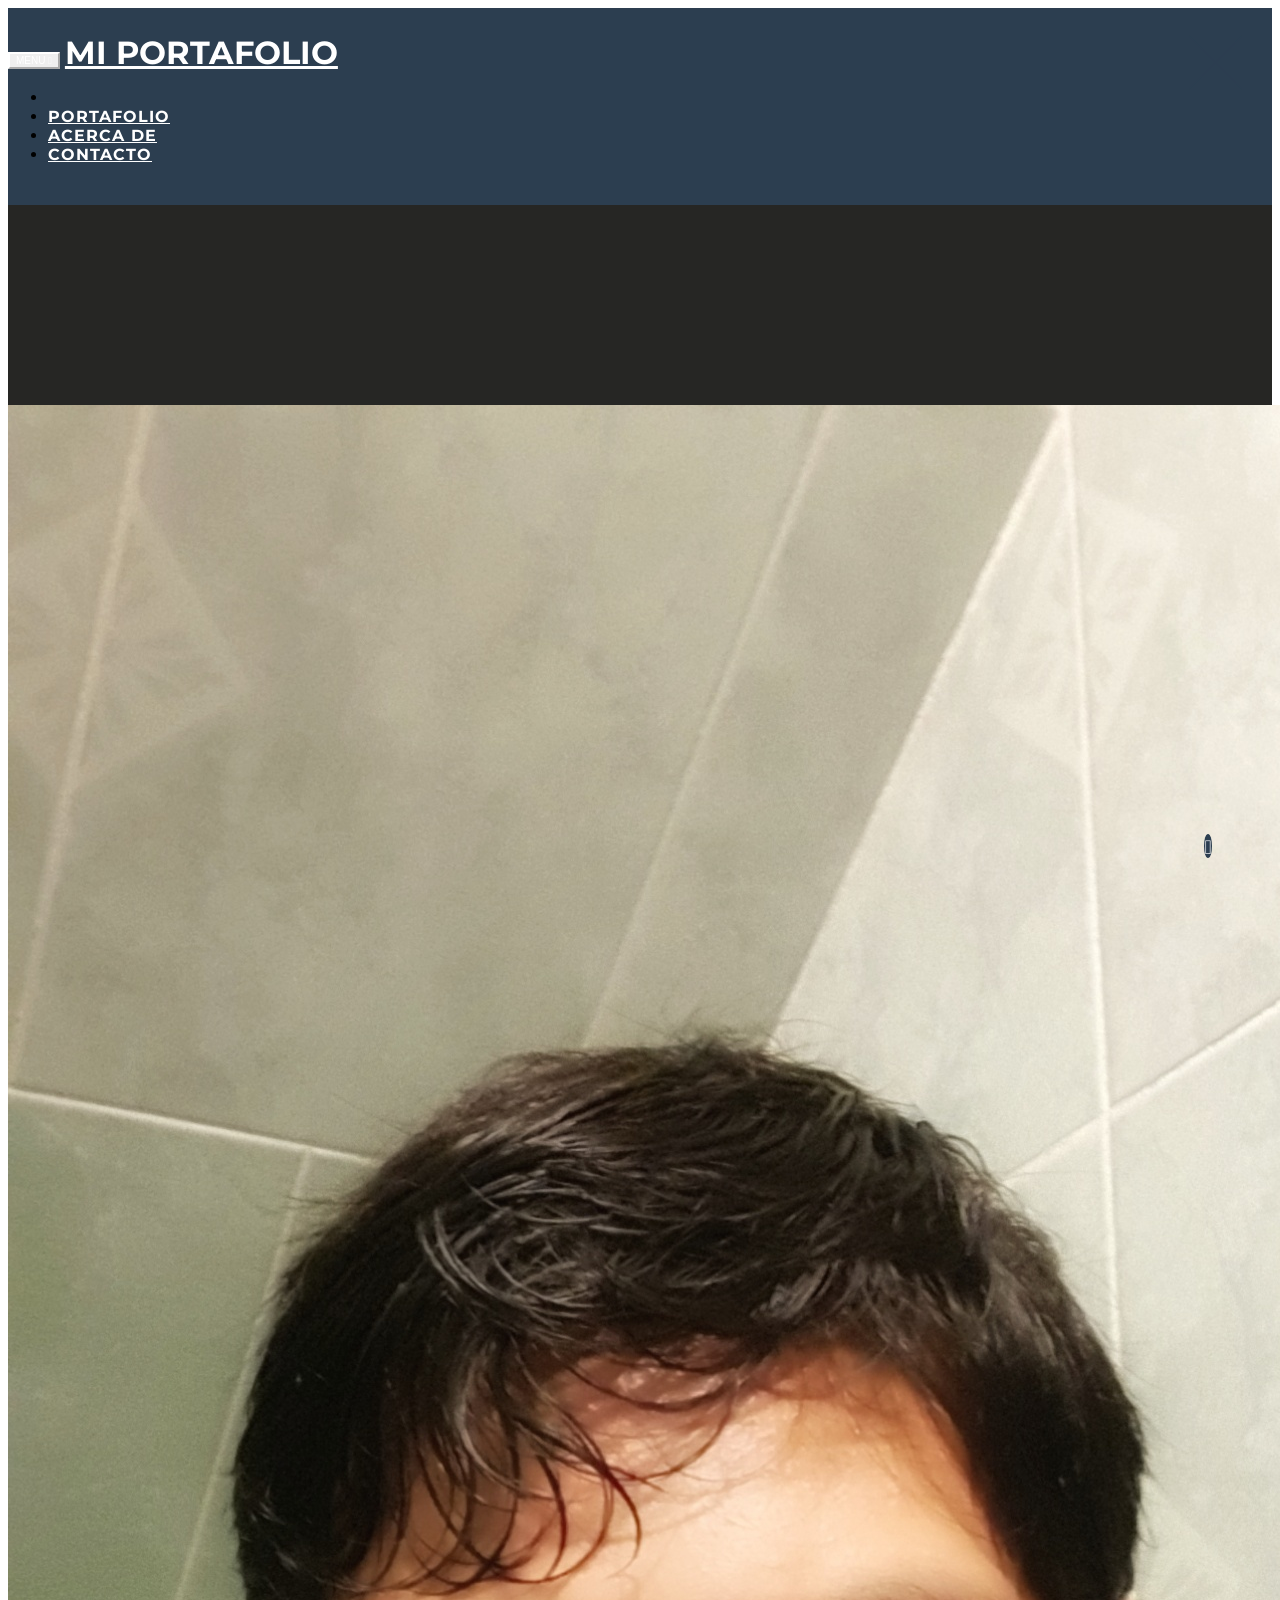
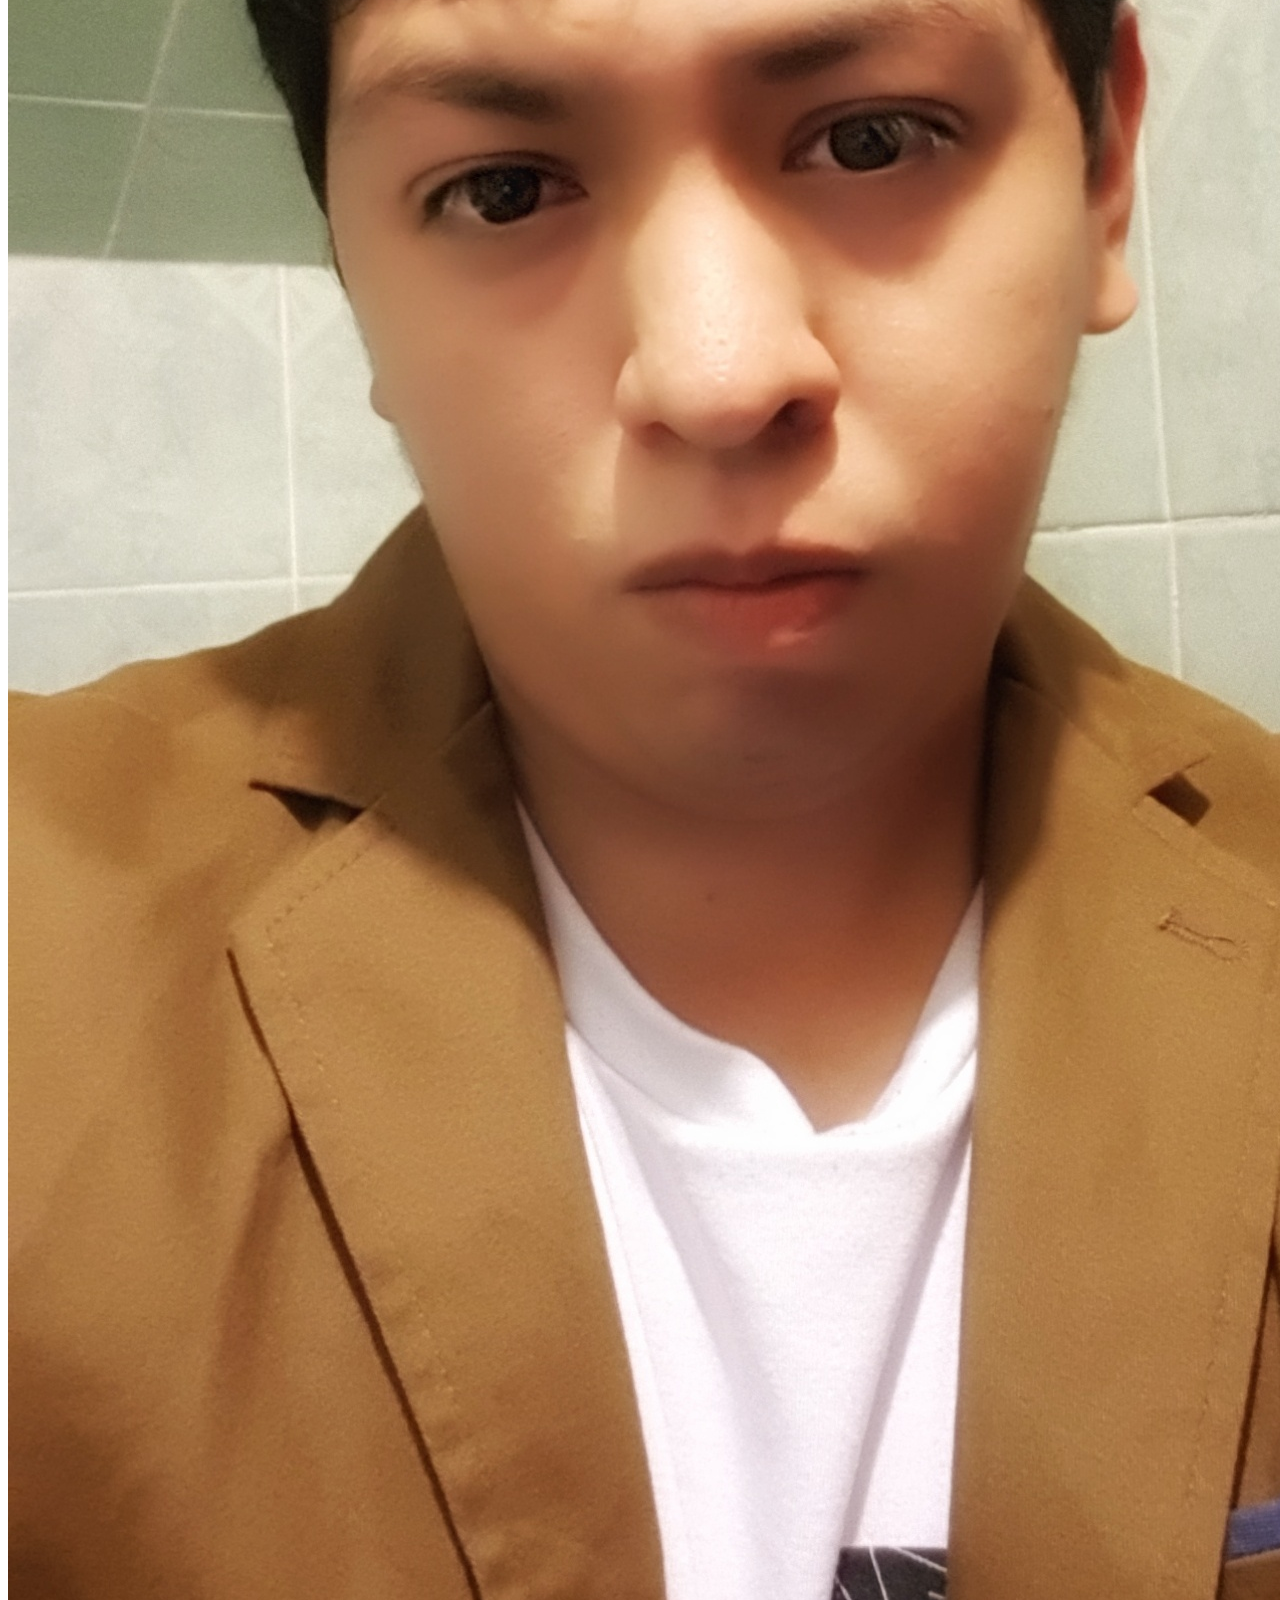
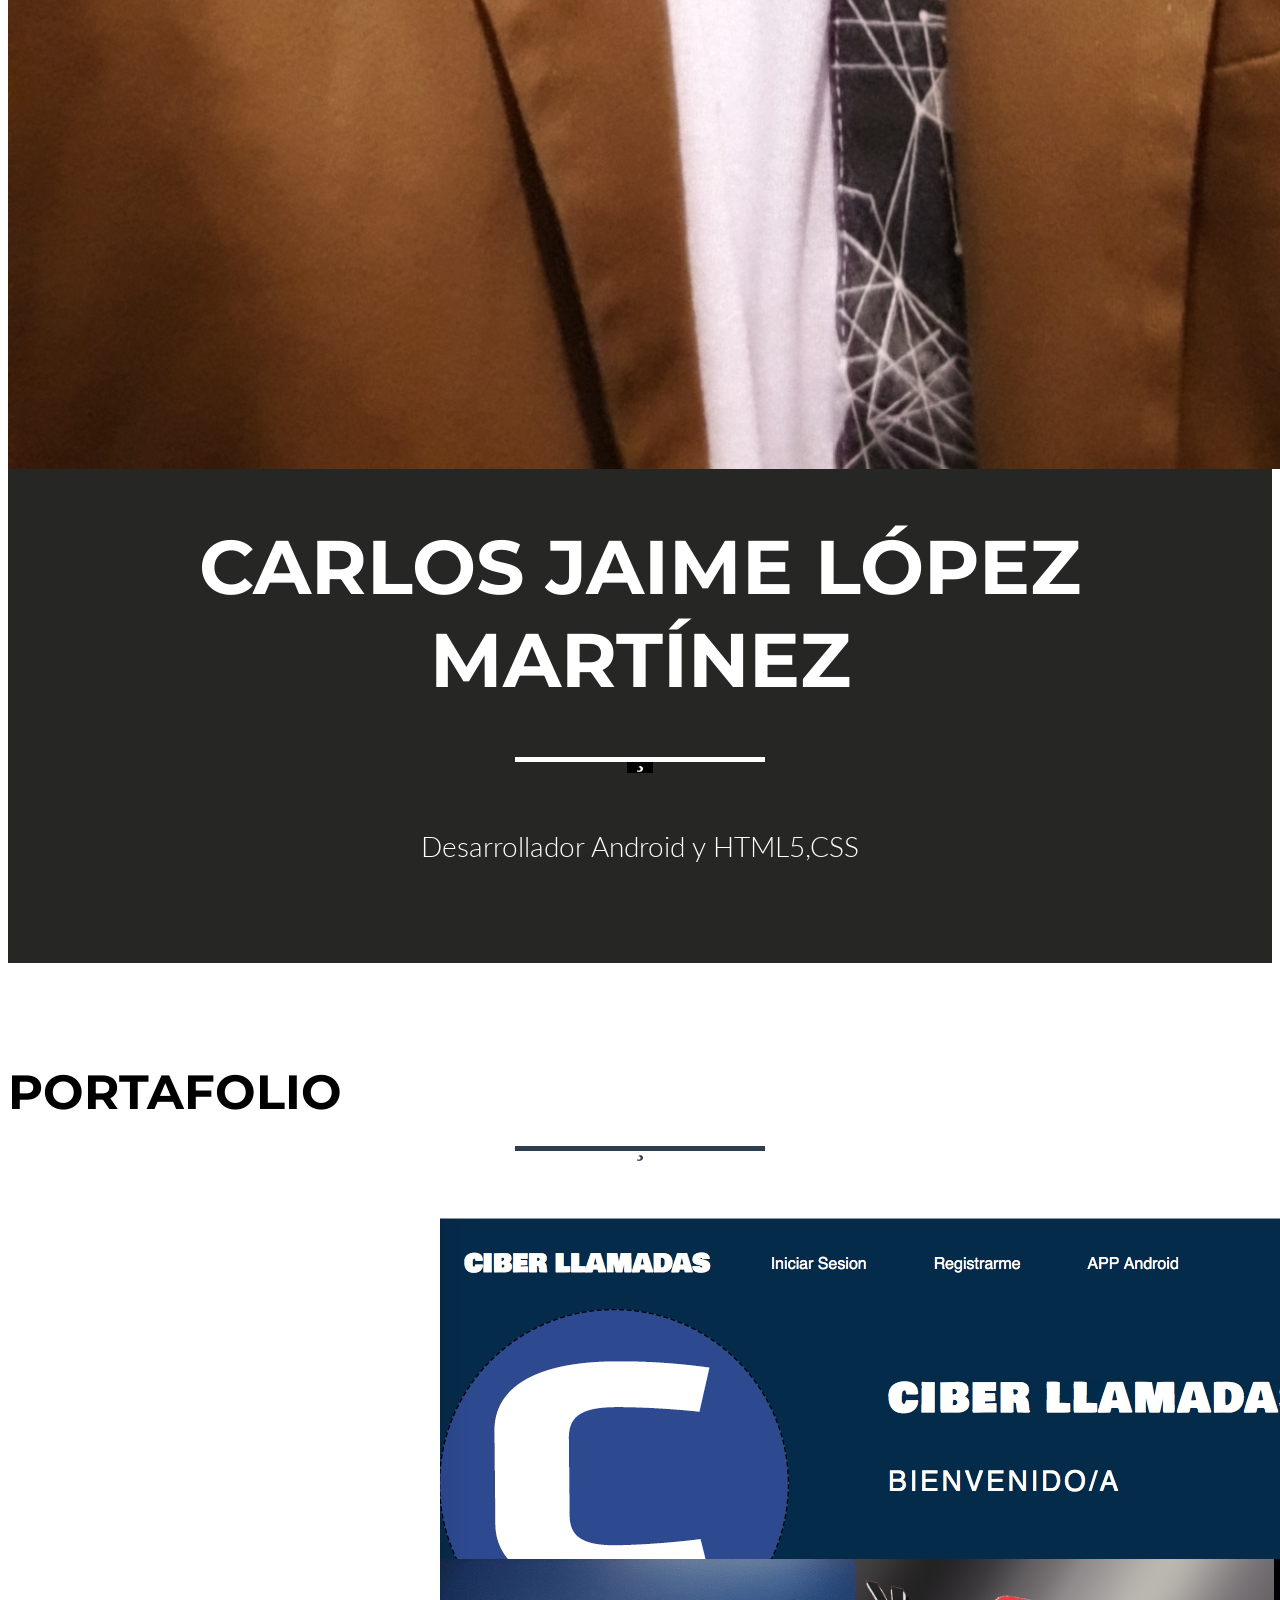
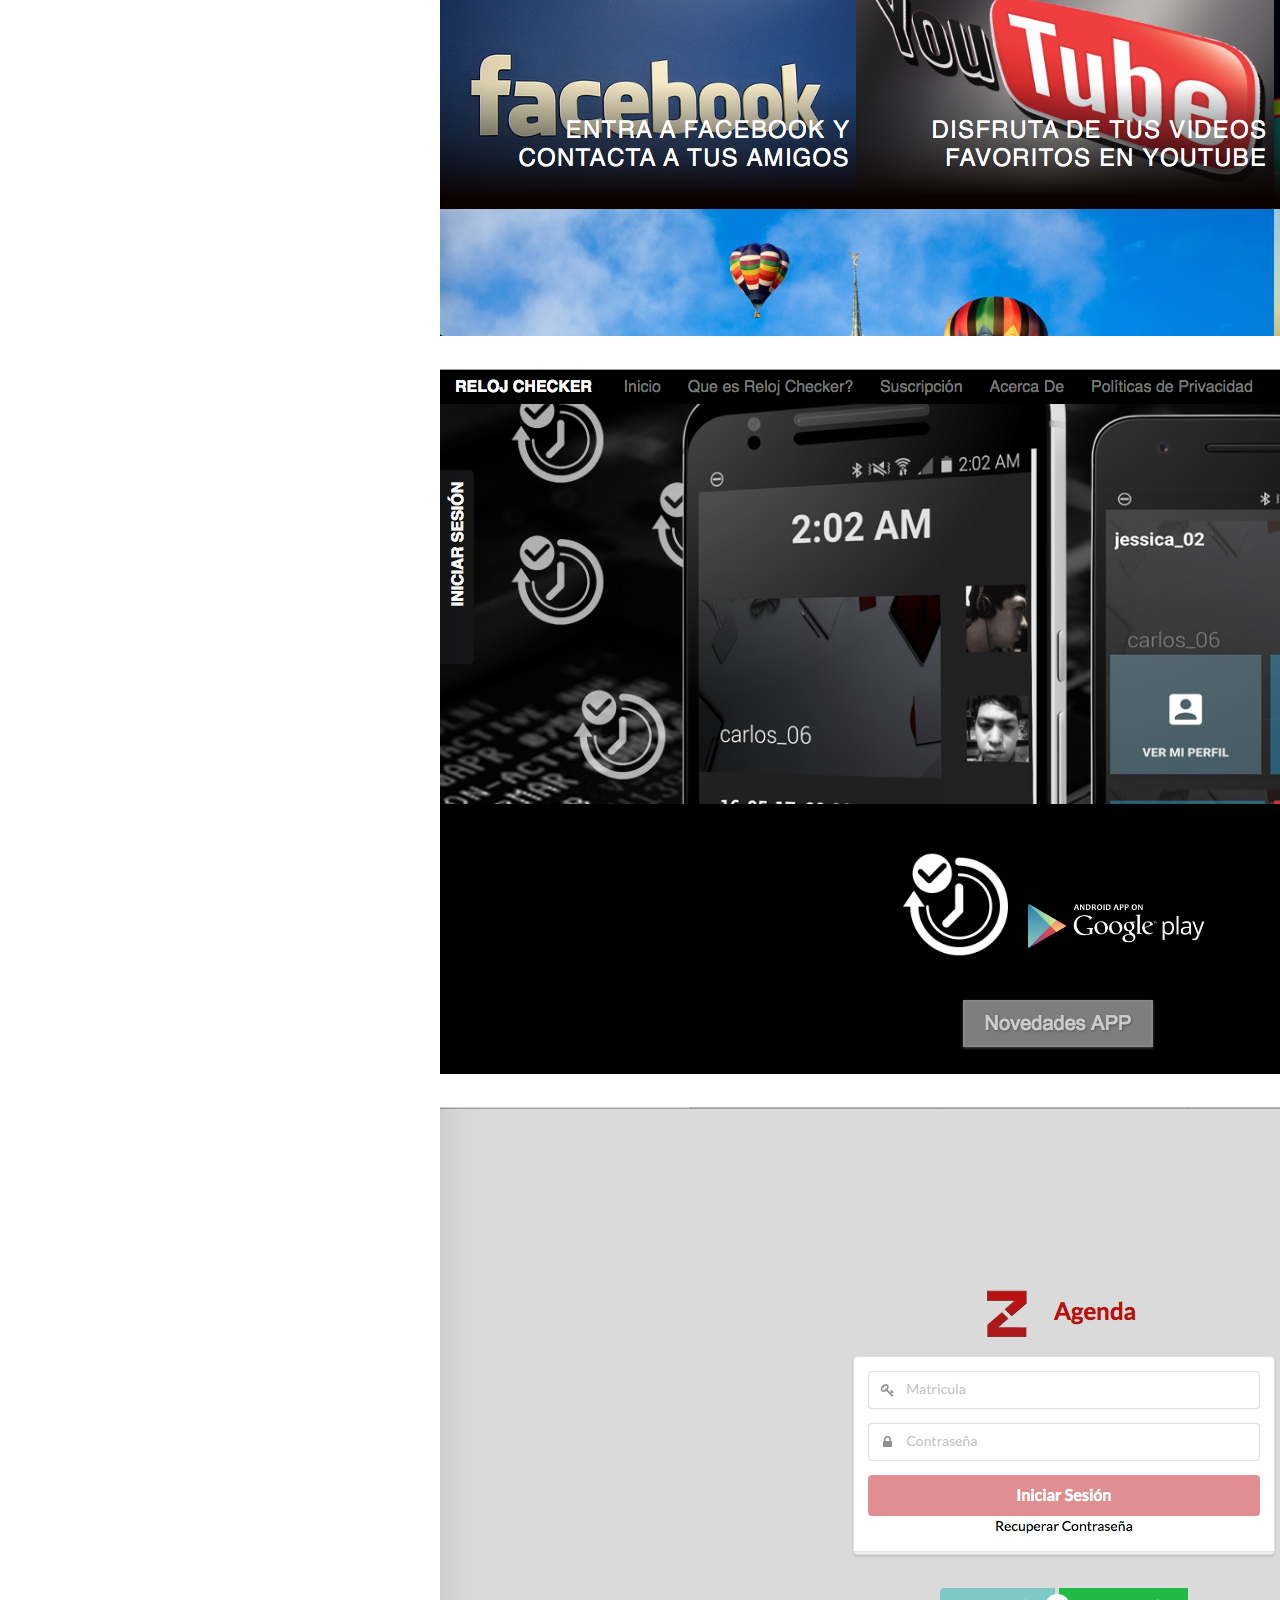
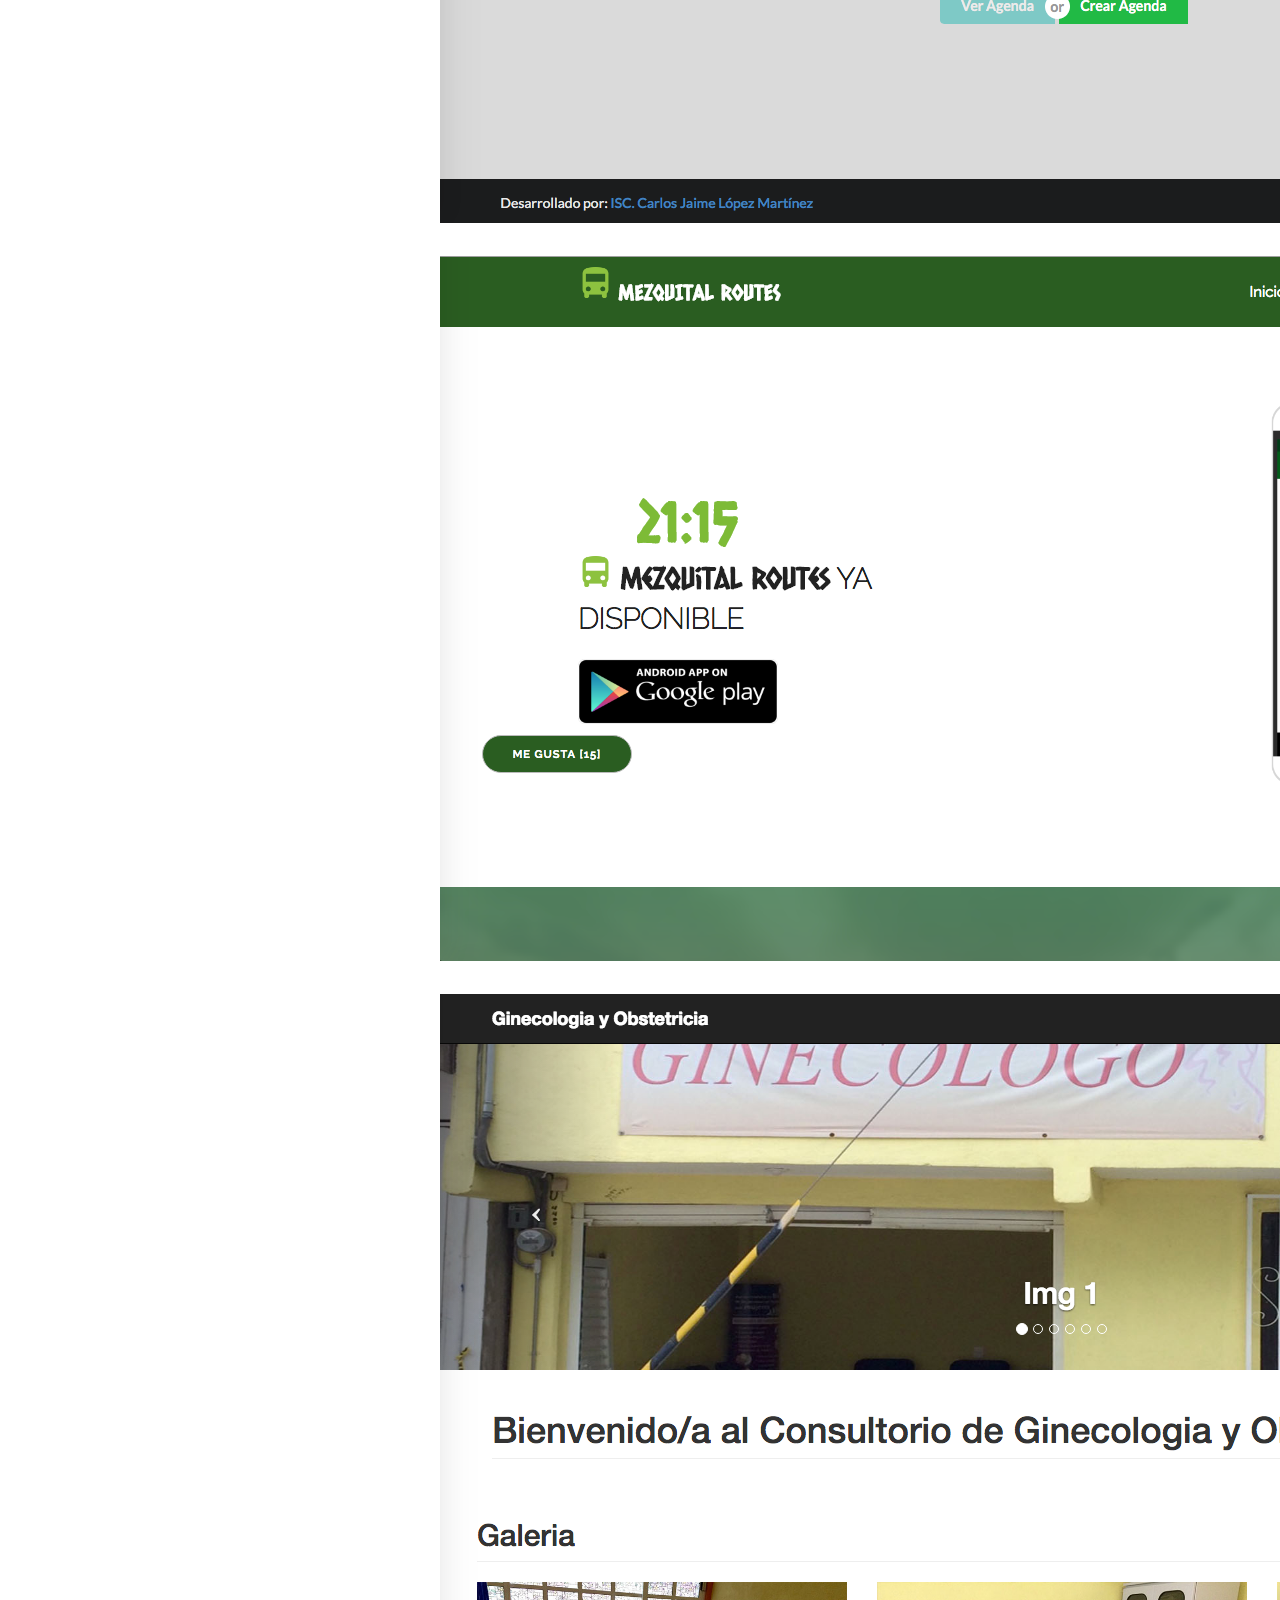
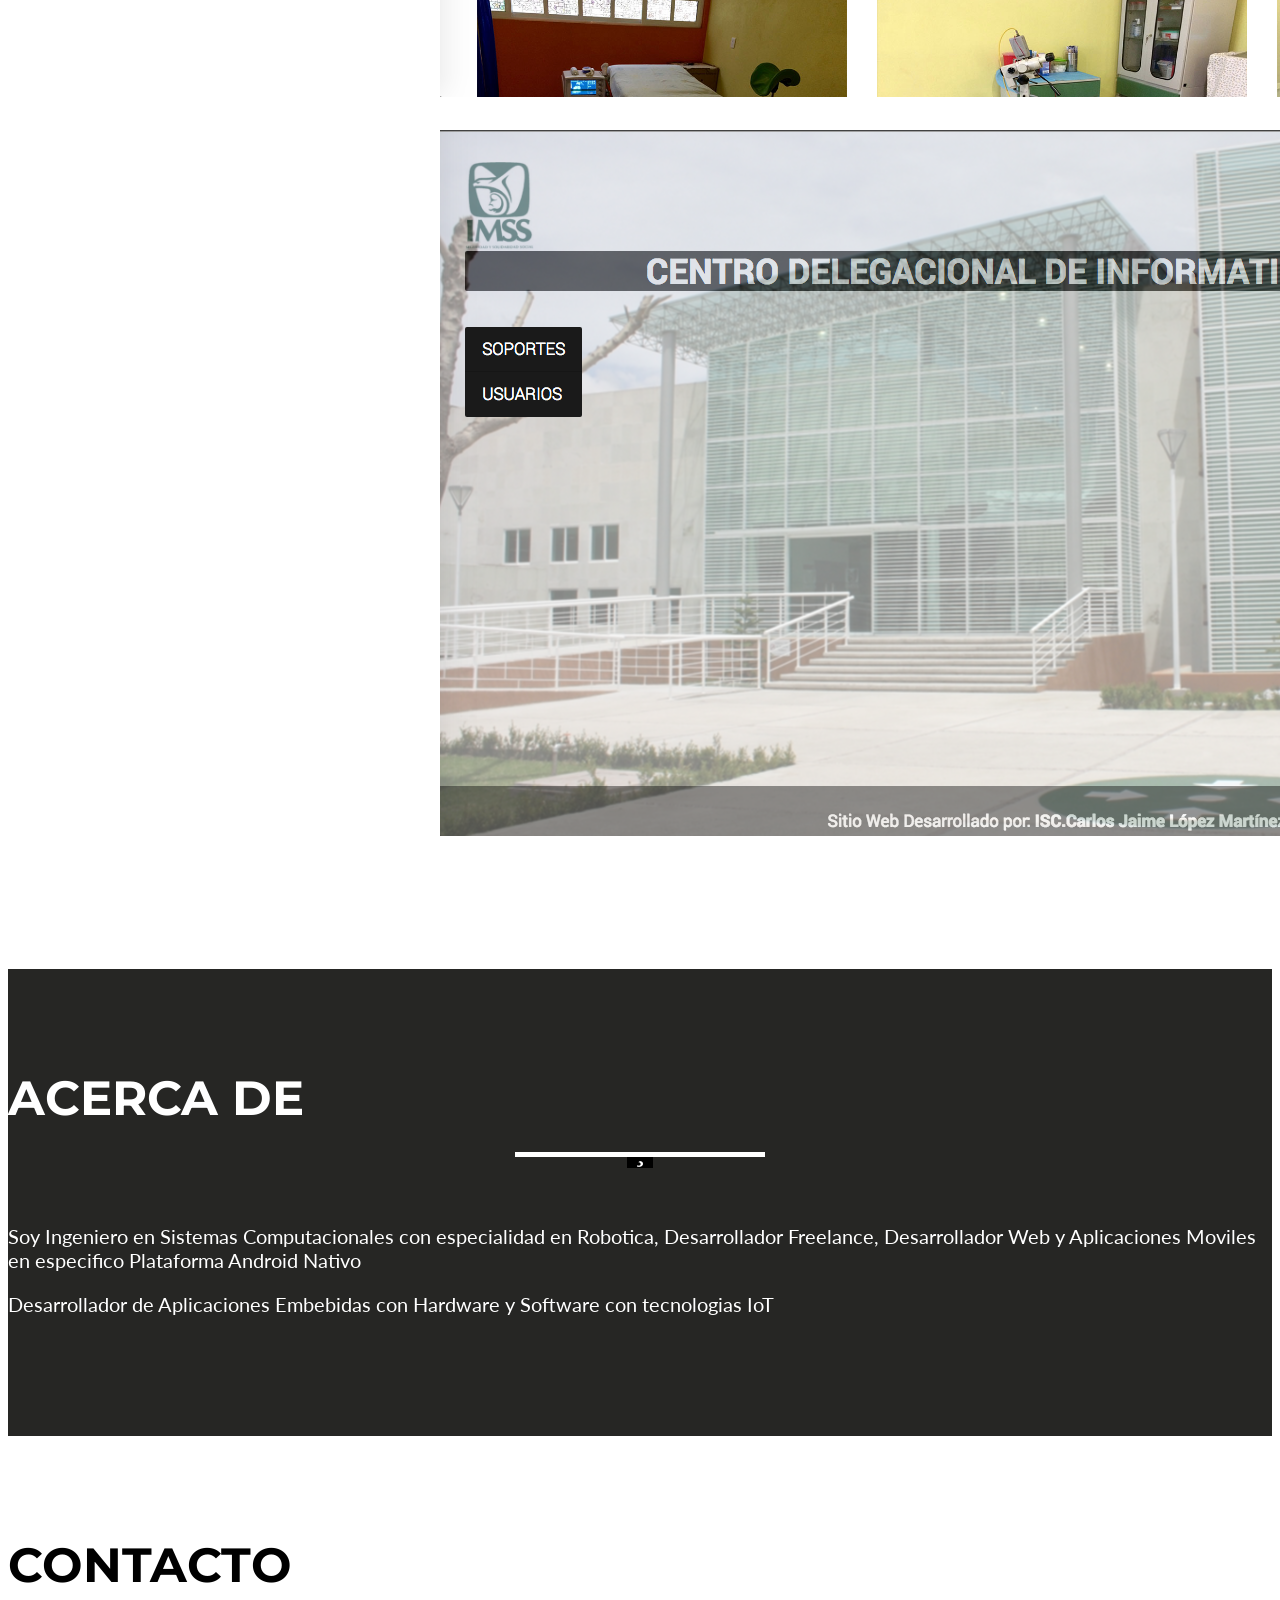
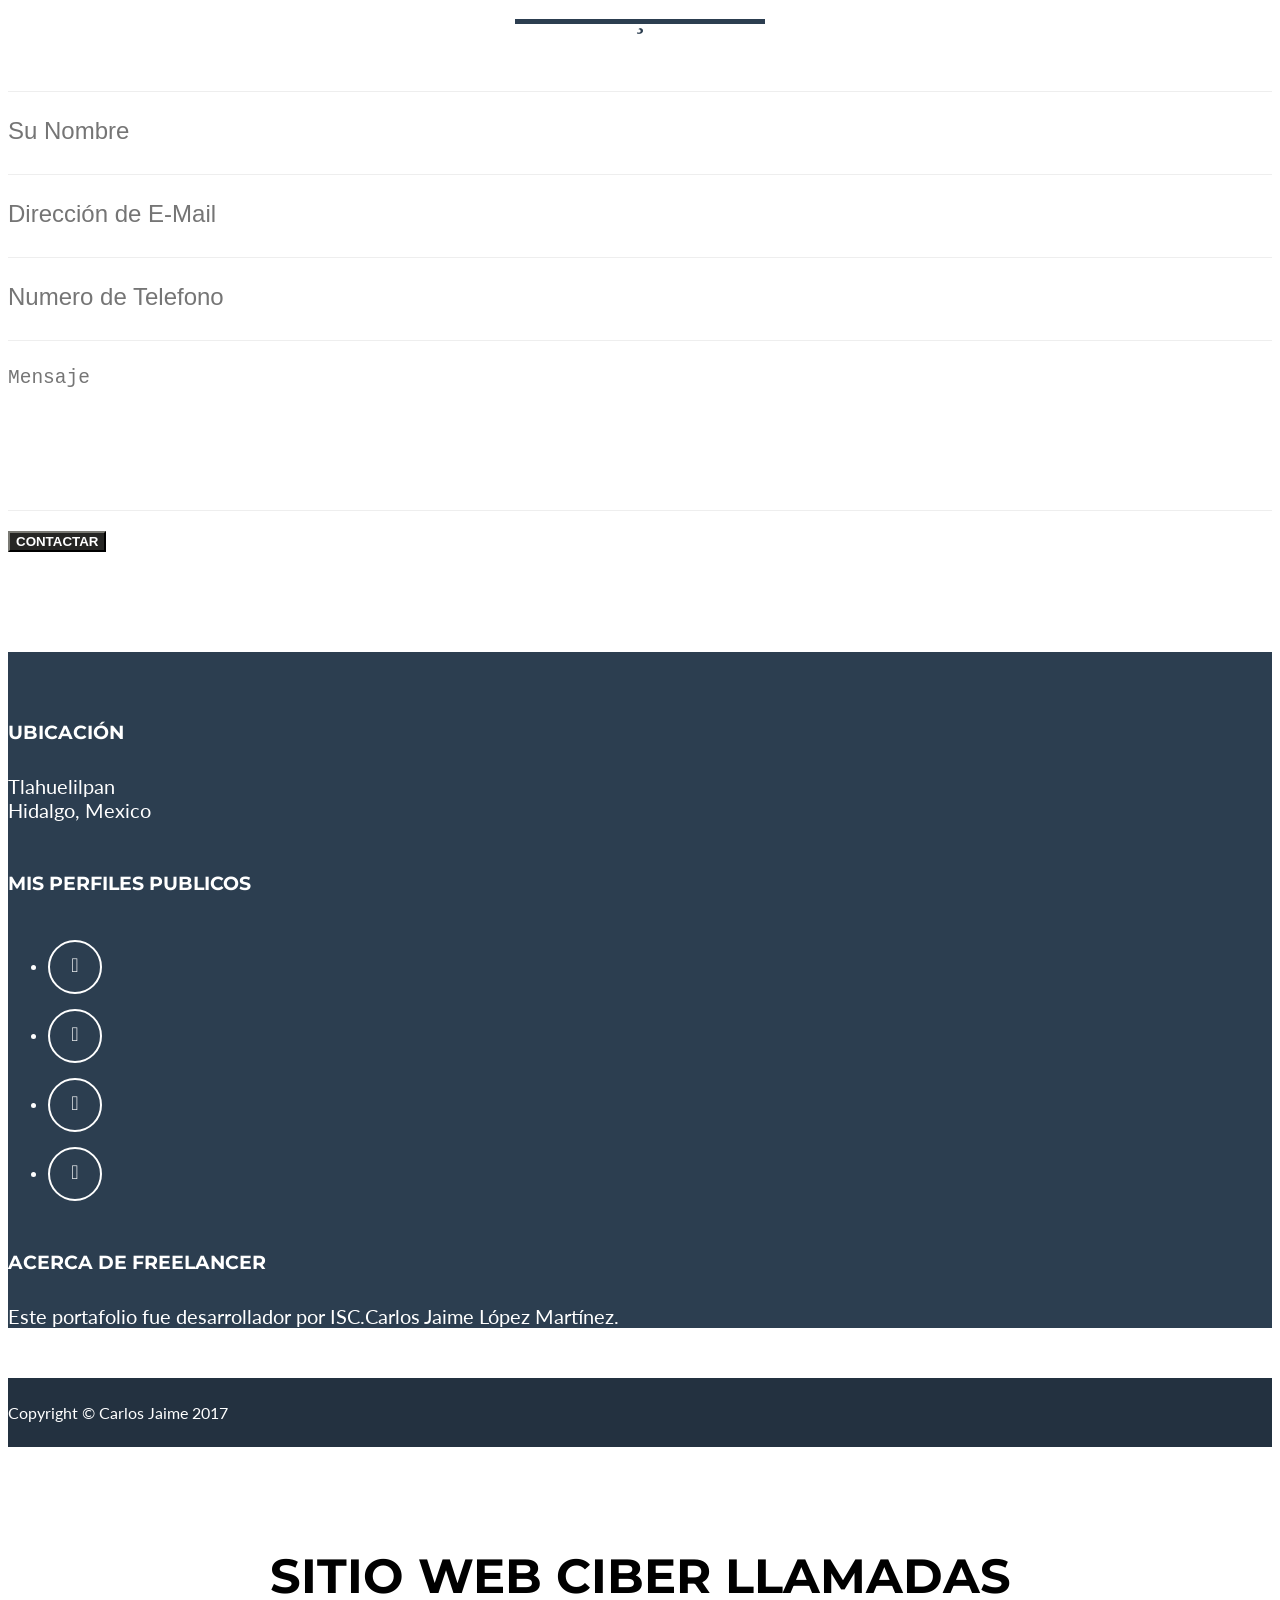
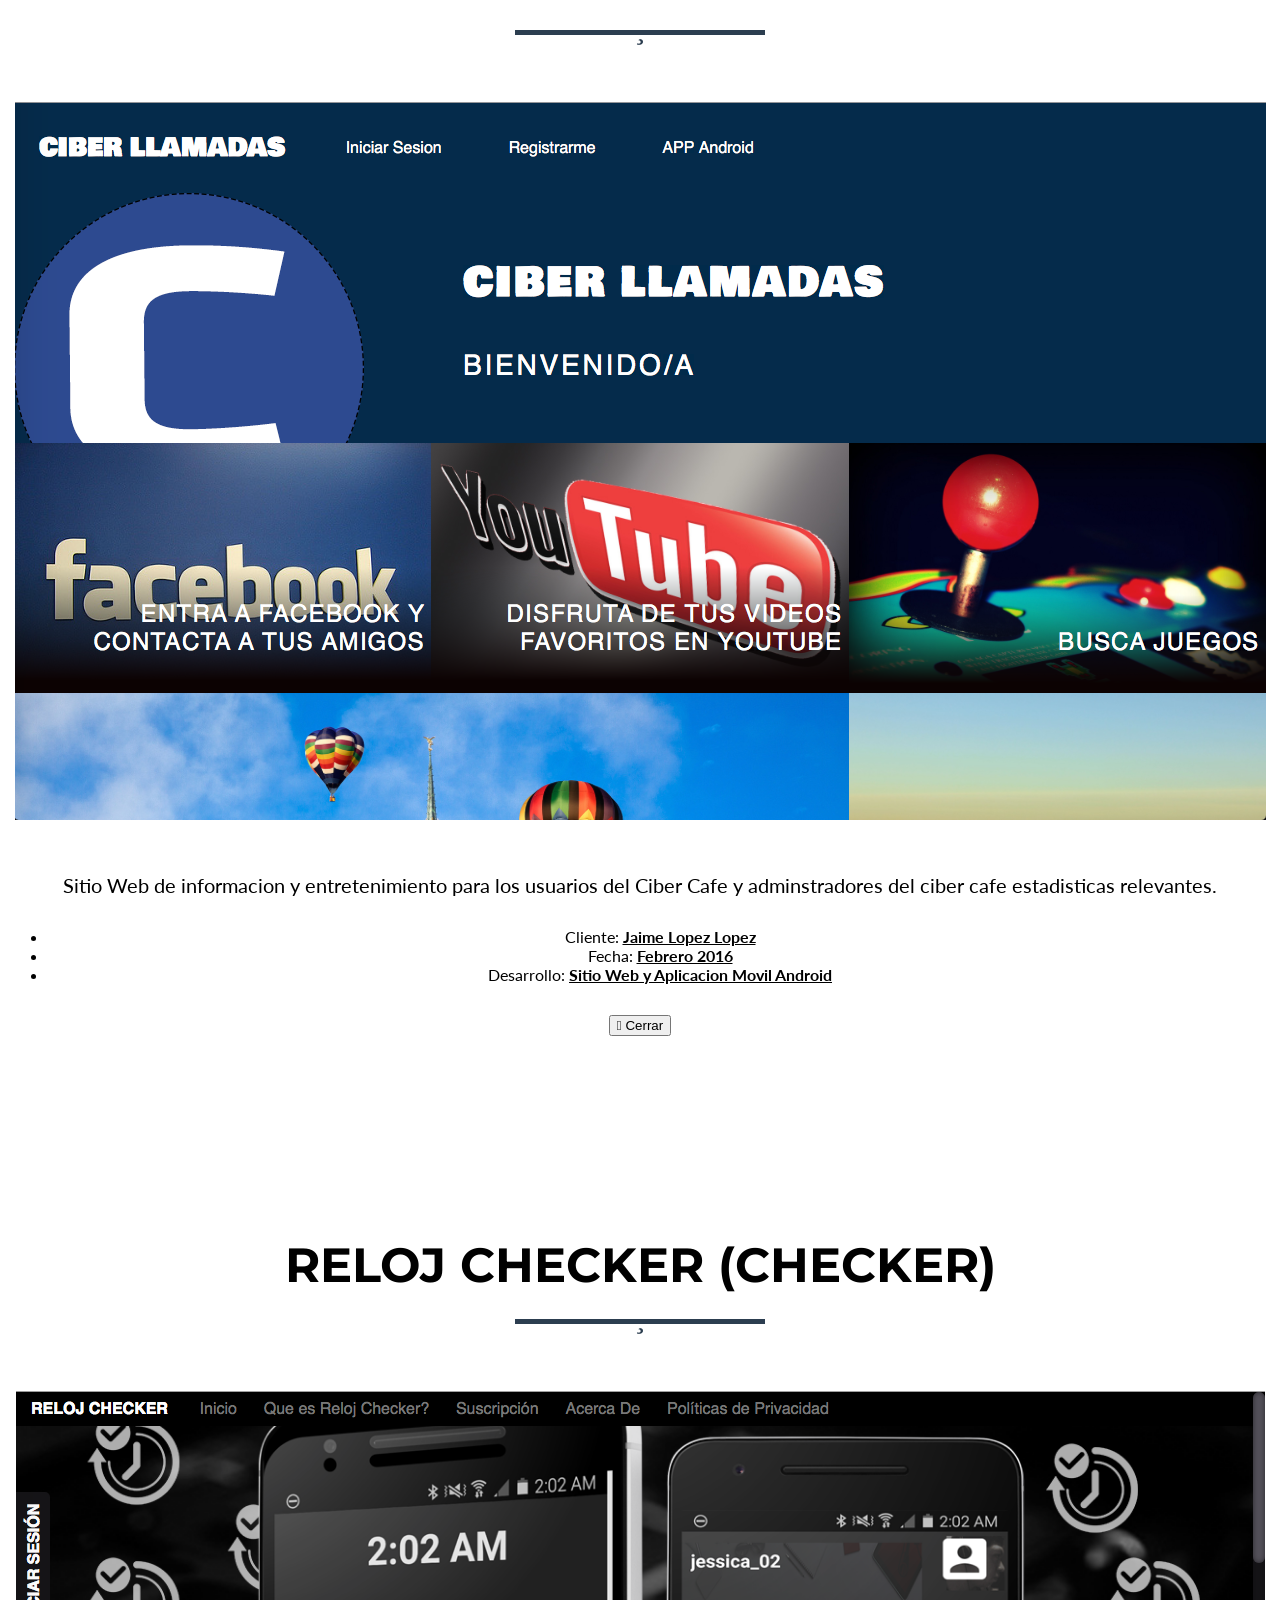
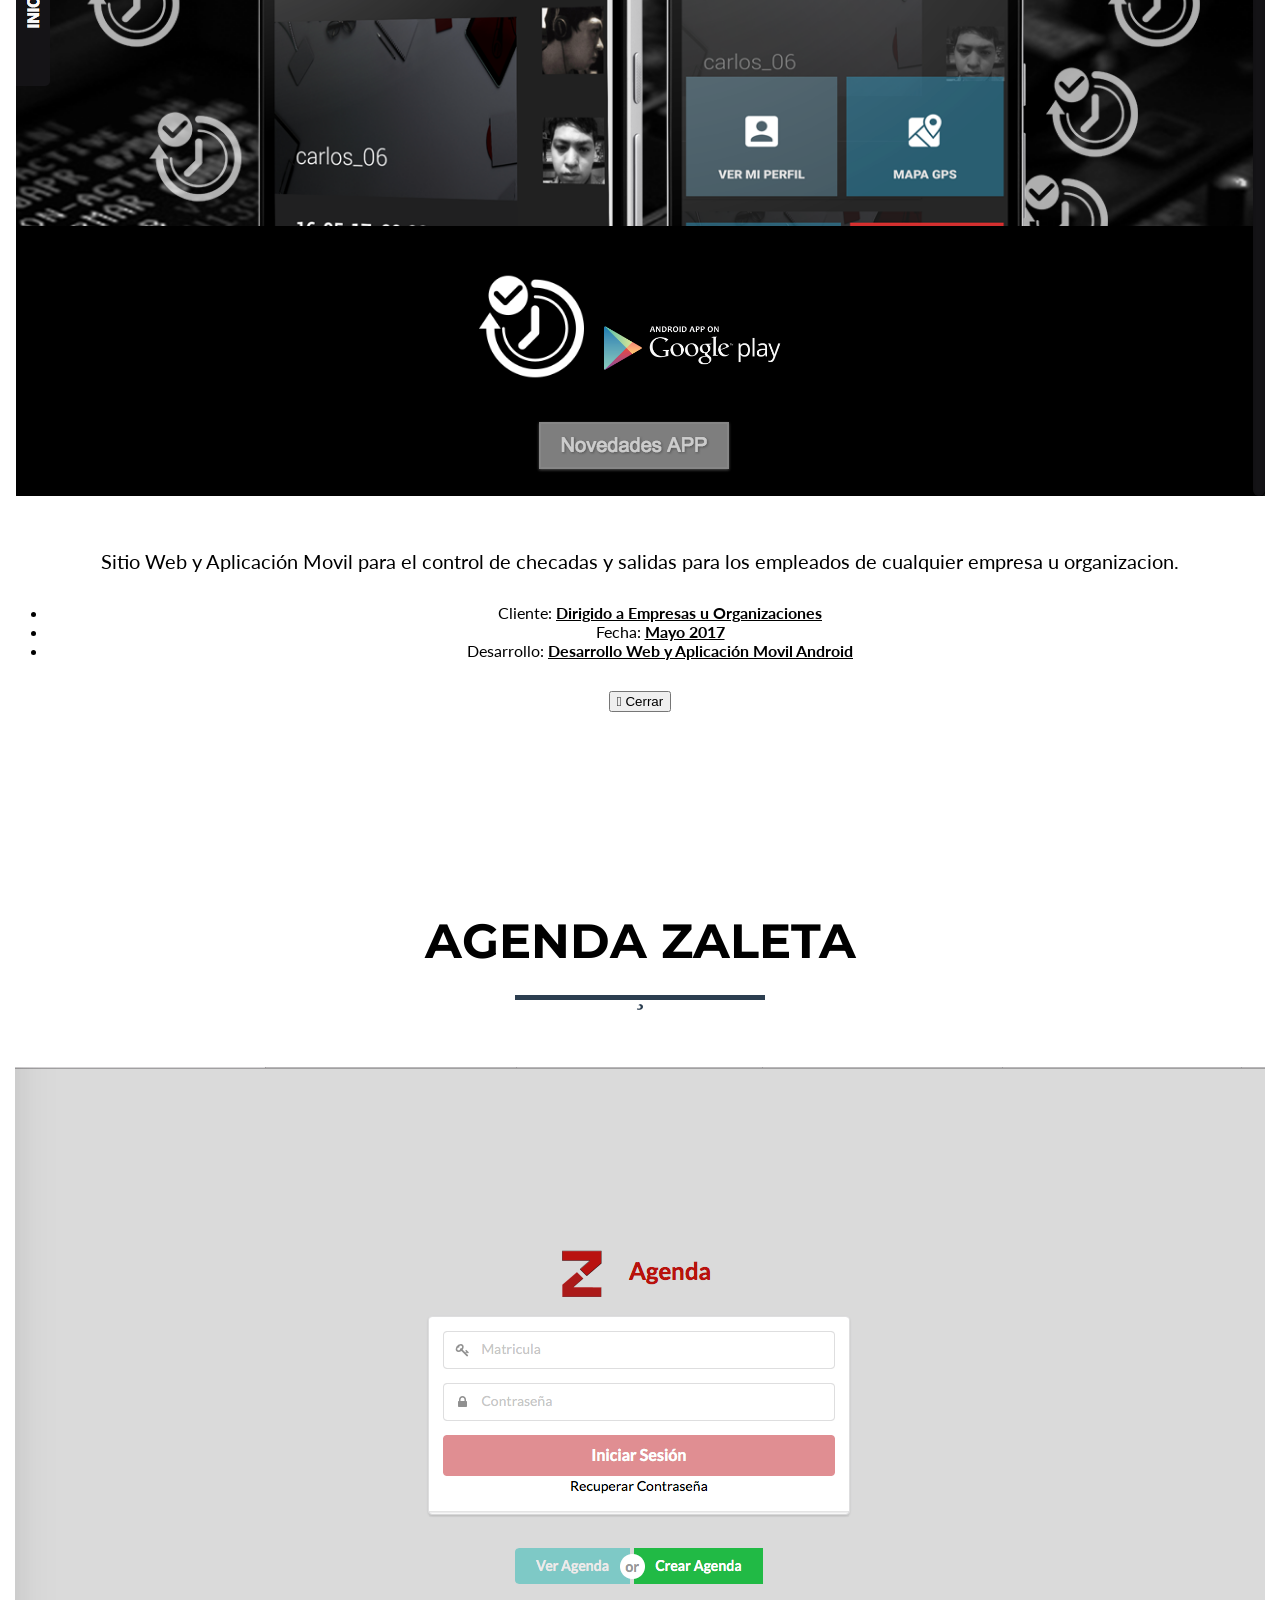
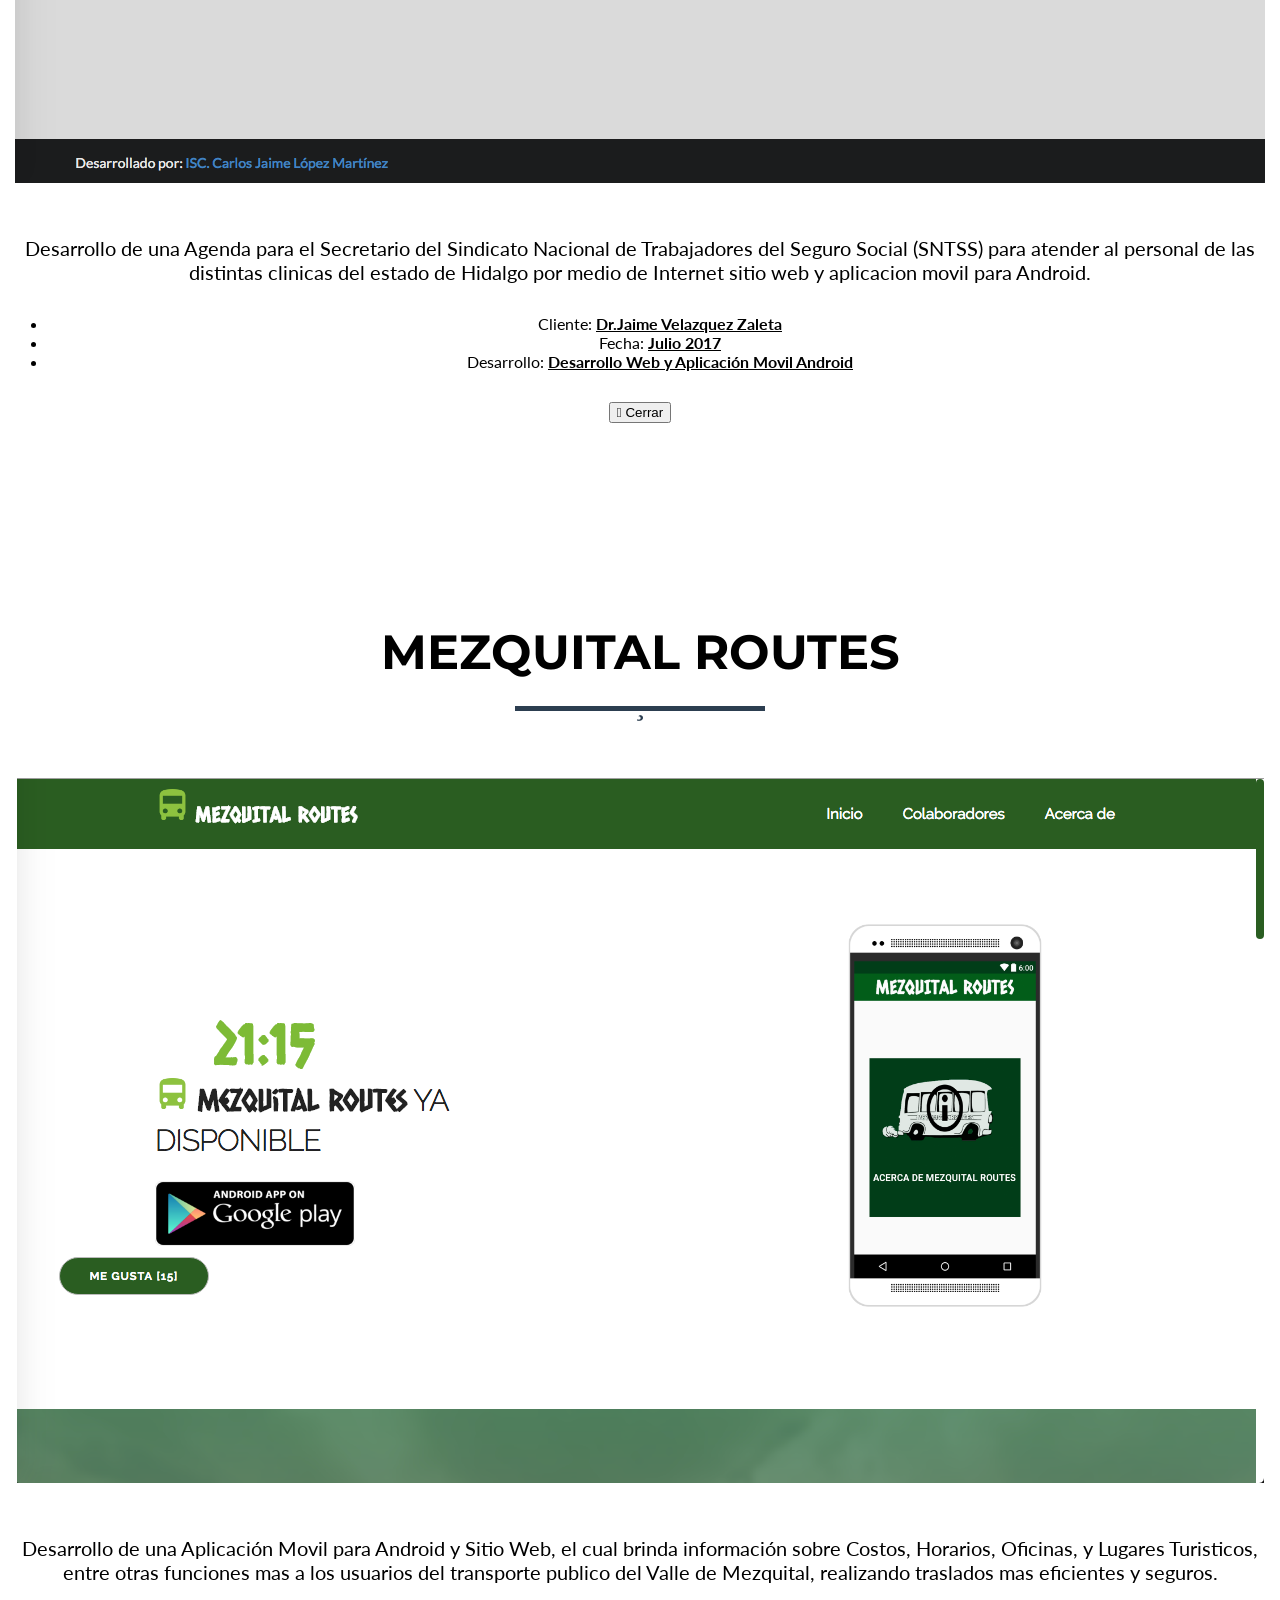
==== commit 7c3ce0bf: "Update index.html" ====
--- a/index.html
+++ b/index.html
@@ -72,7 +72,7 @@
         <div class="container" id="maincontent" tabindex="-1">
             <div class="row">
                 <div class="col-lg-12">
-                    <img class="img-responsive" src="jimmy.jpg" alt="">
+                    <img class="img-responsive" src="jimmy2.jpeg" alt="">
                     <div class="intro-text">
                         <h1 class="name">Carlos Jaime López Martínez</h1>
                         <hr class="star-light">
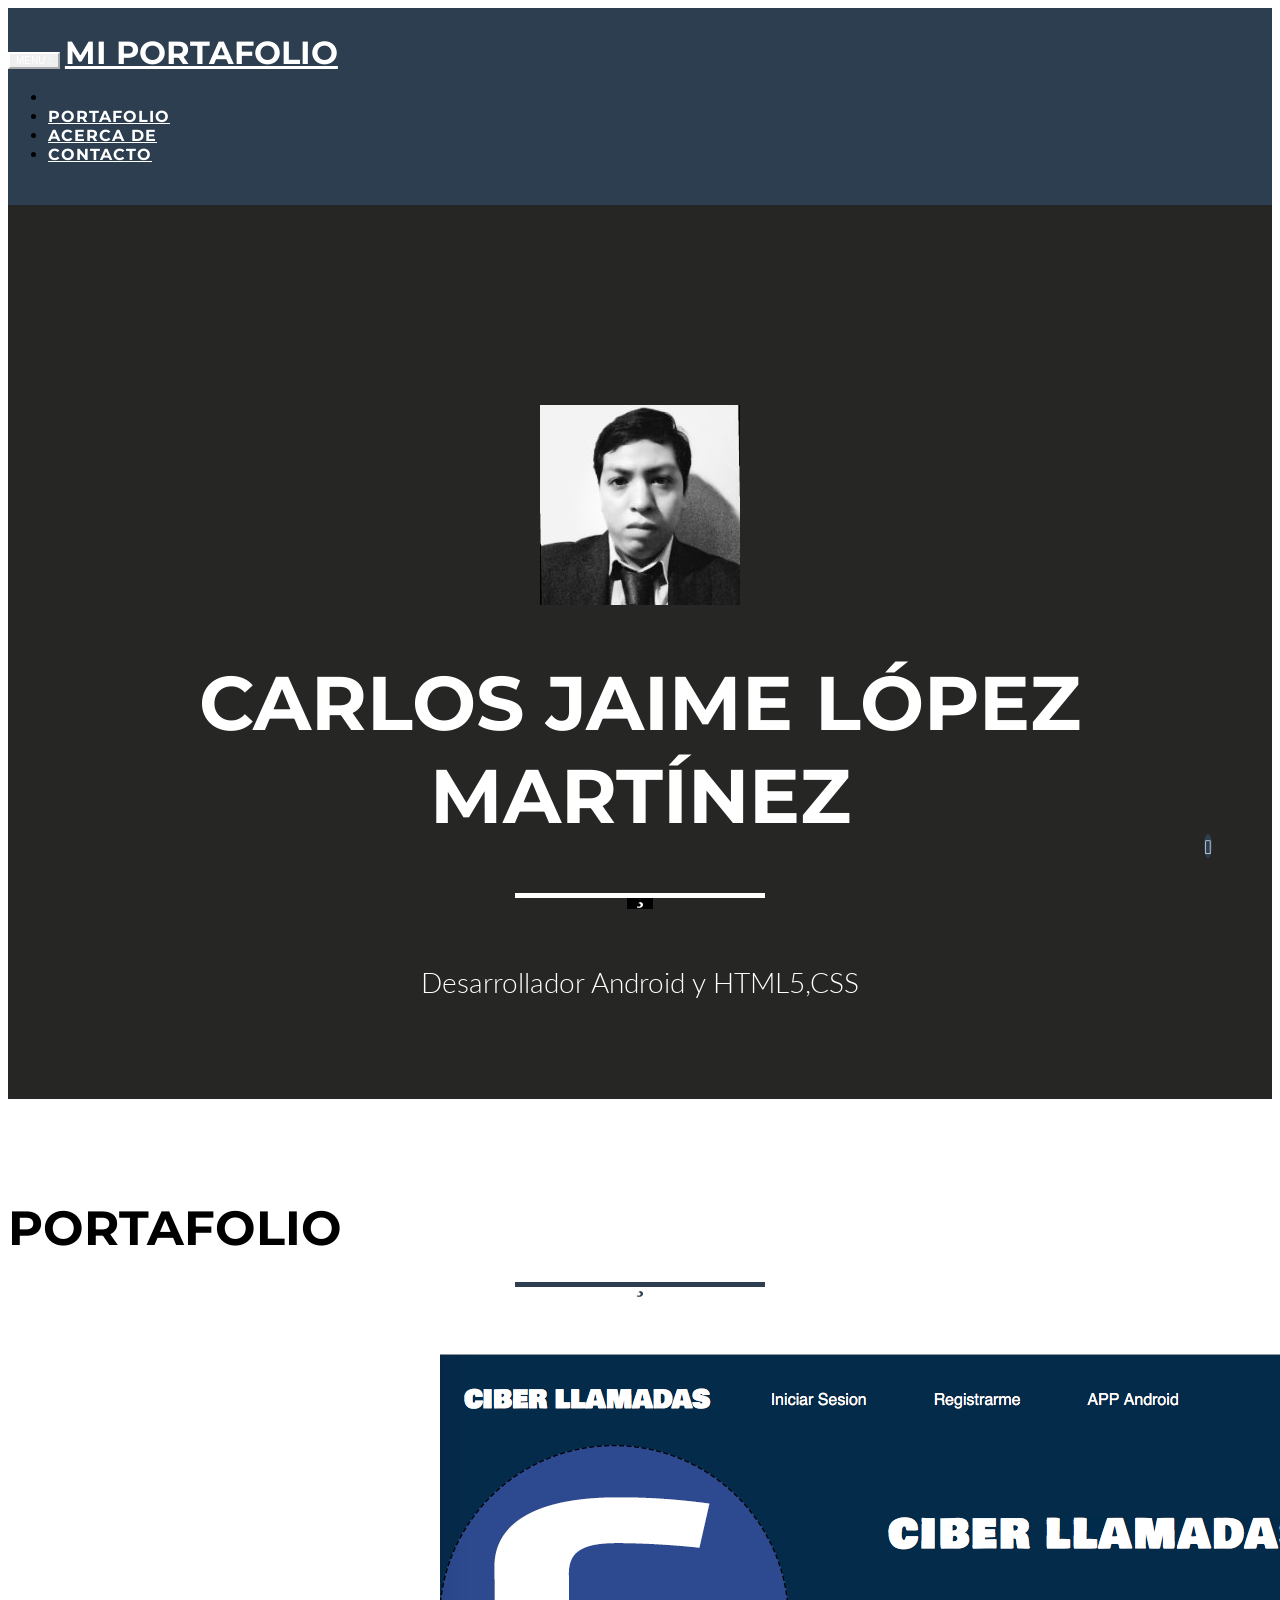
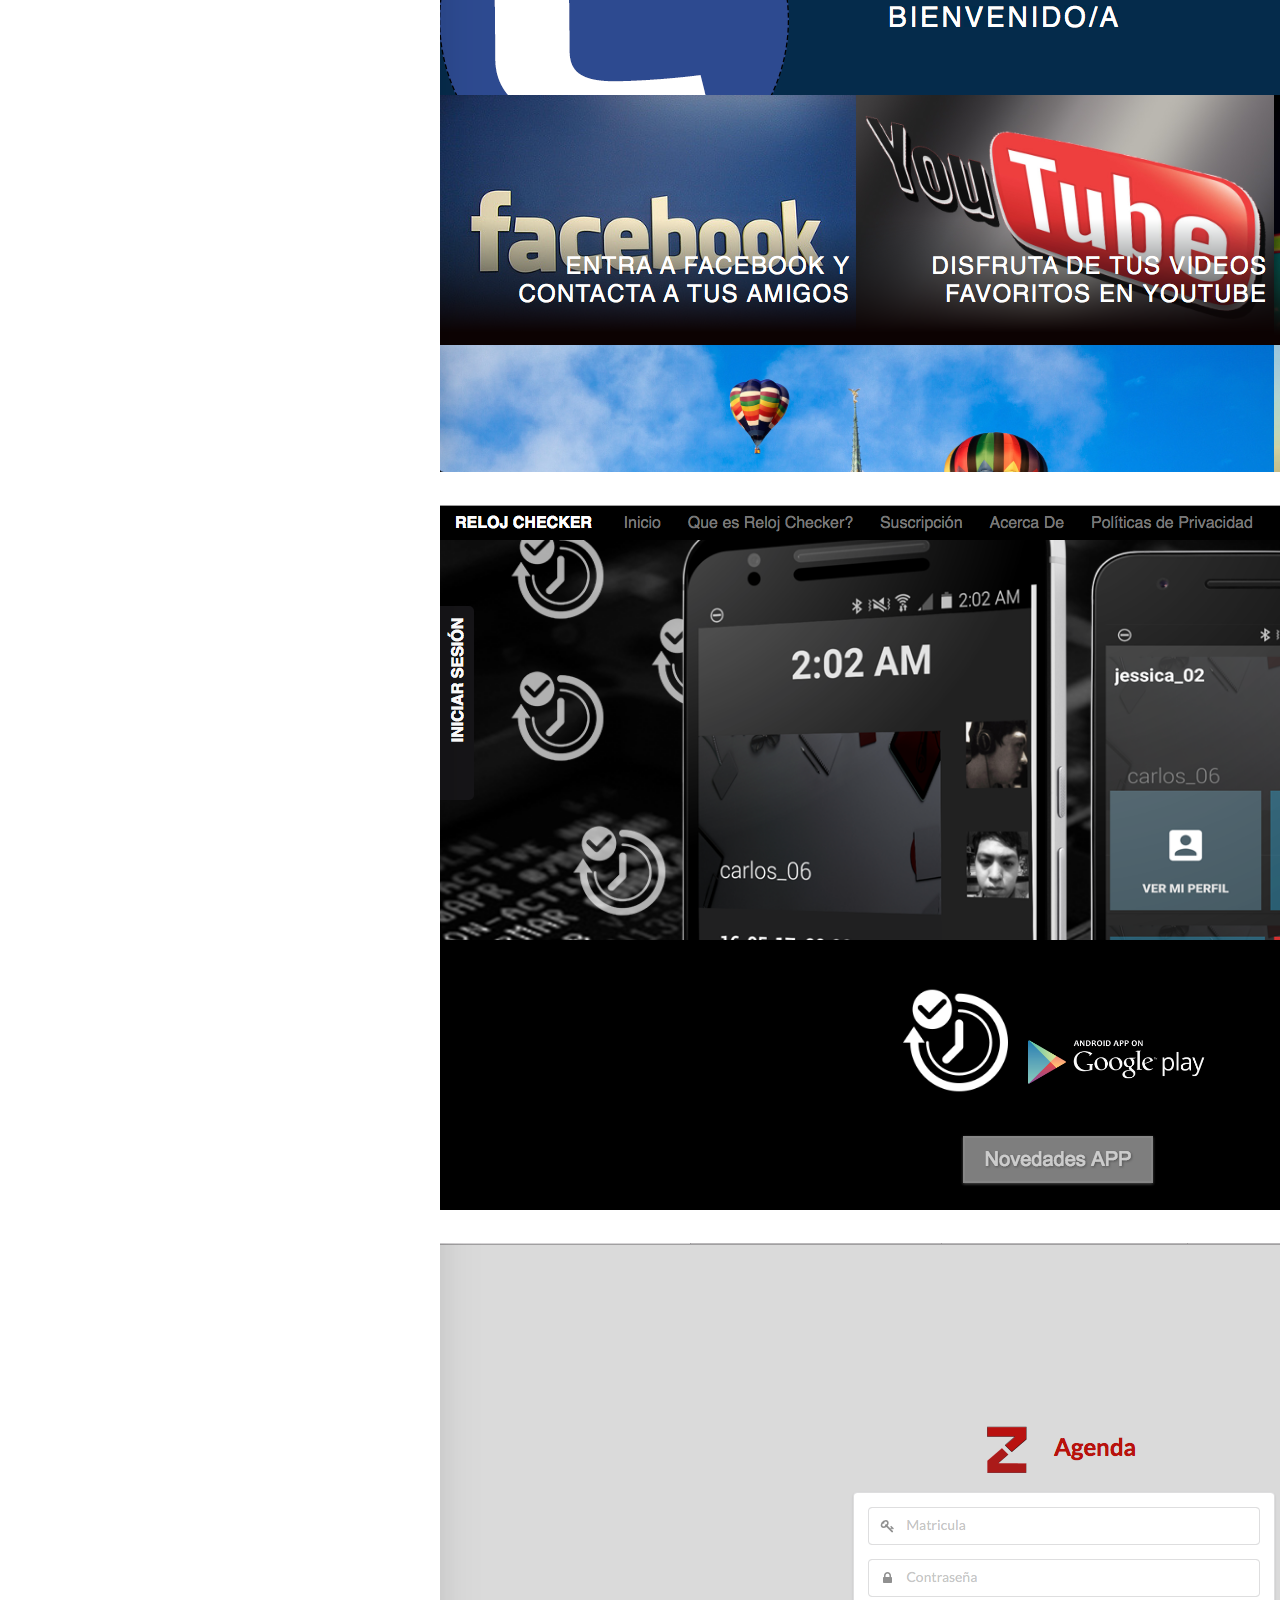
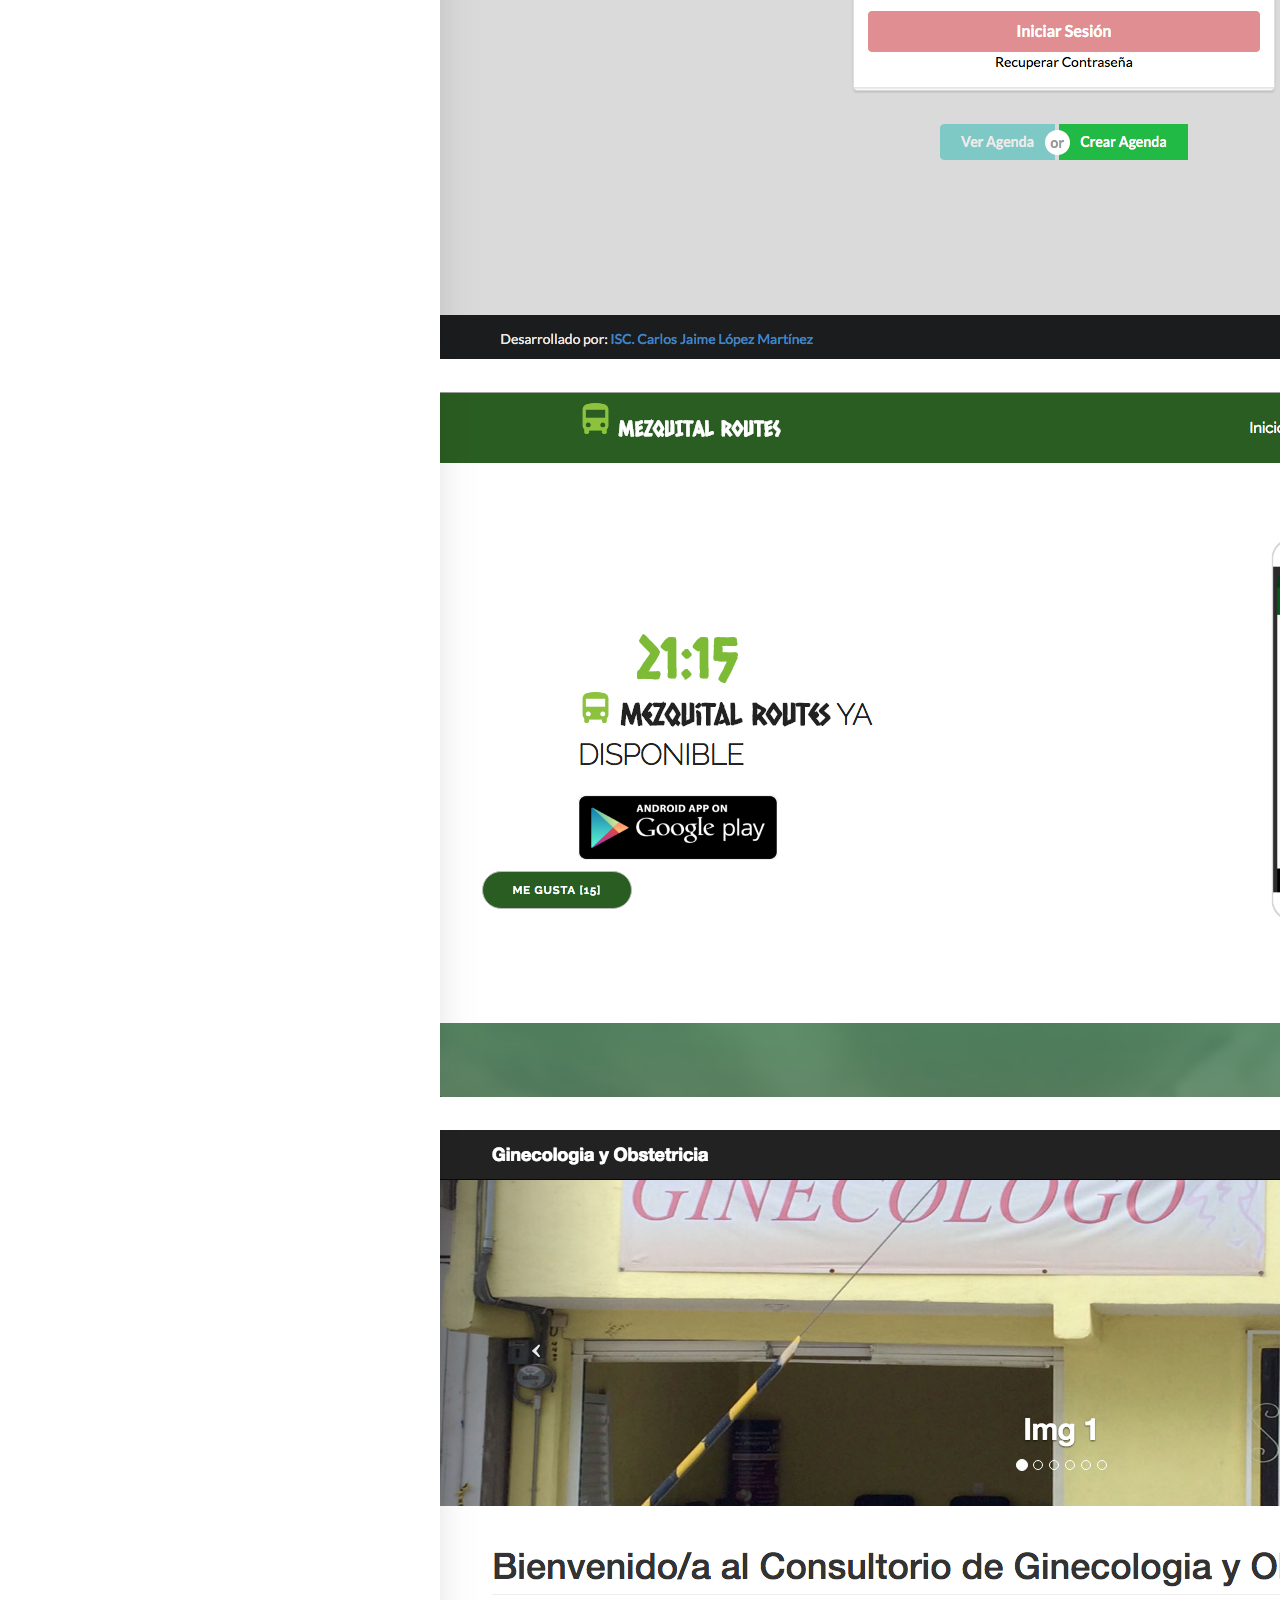
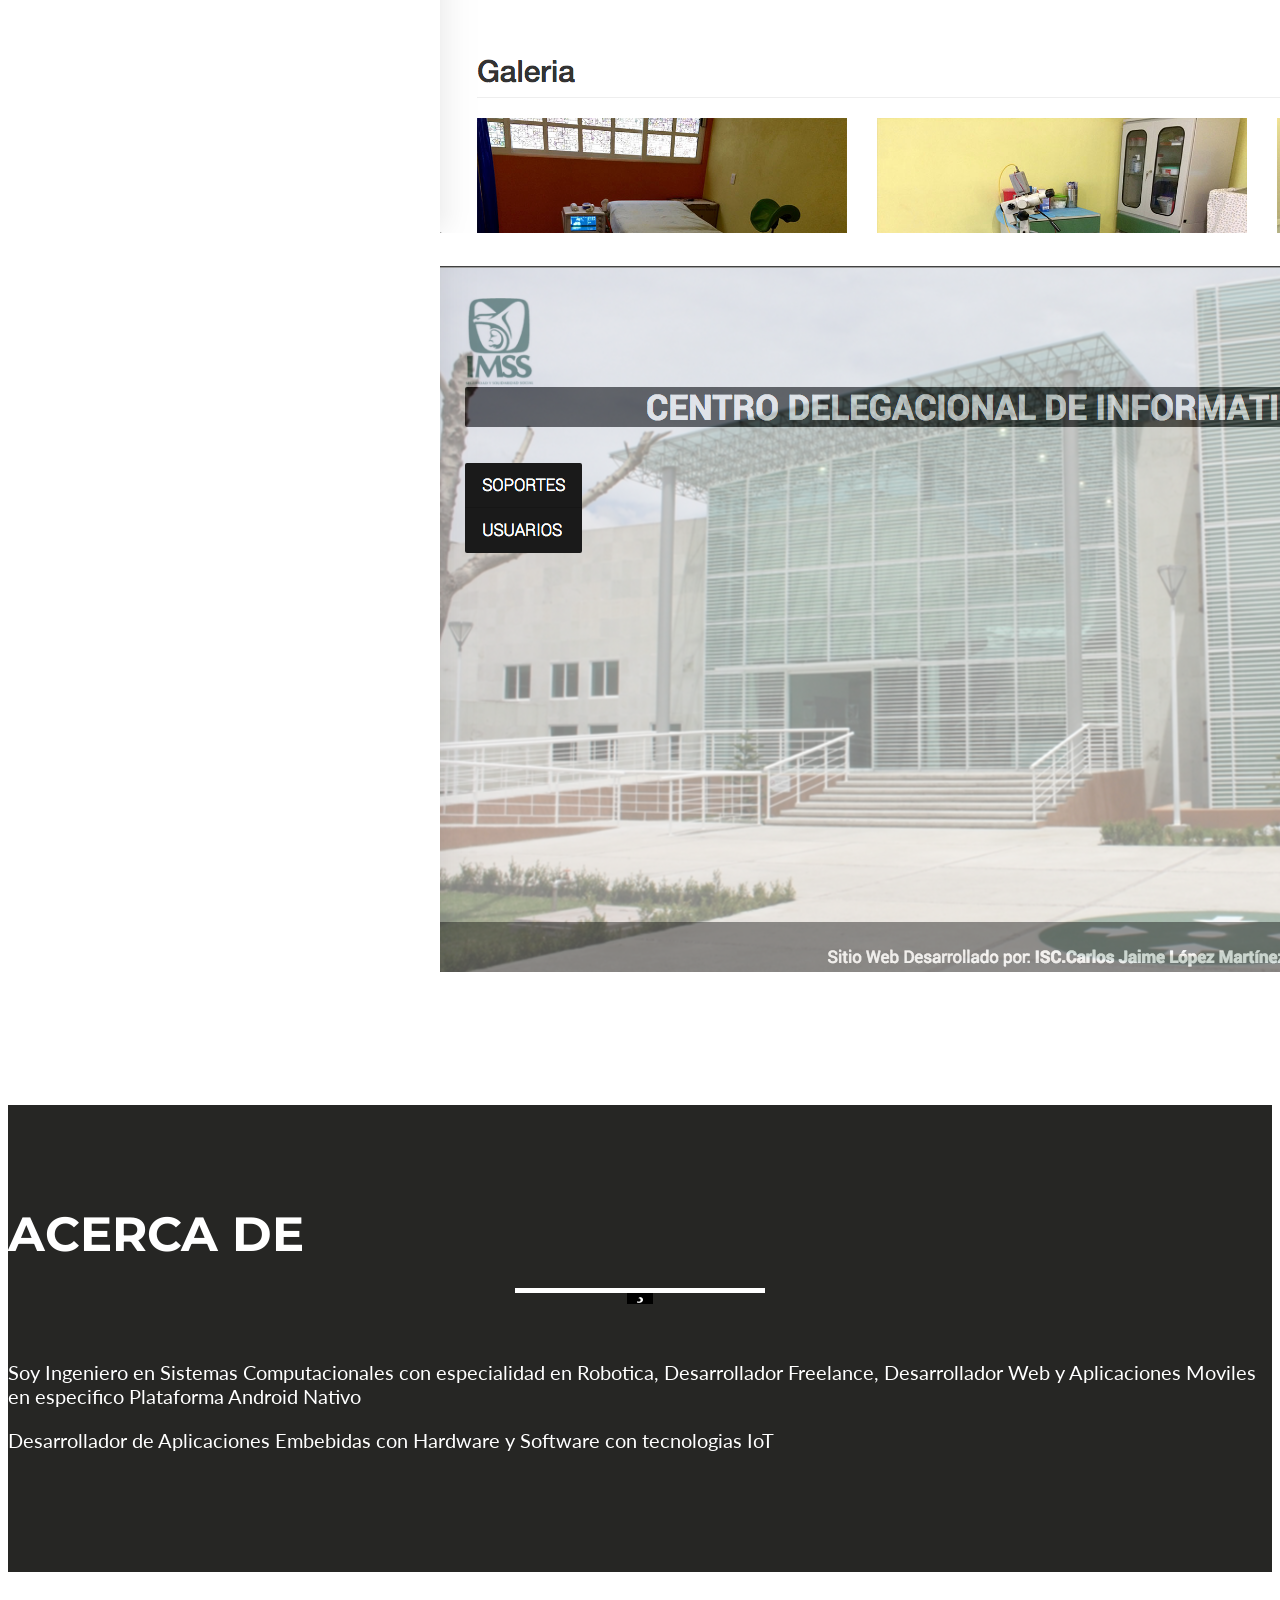
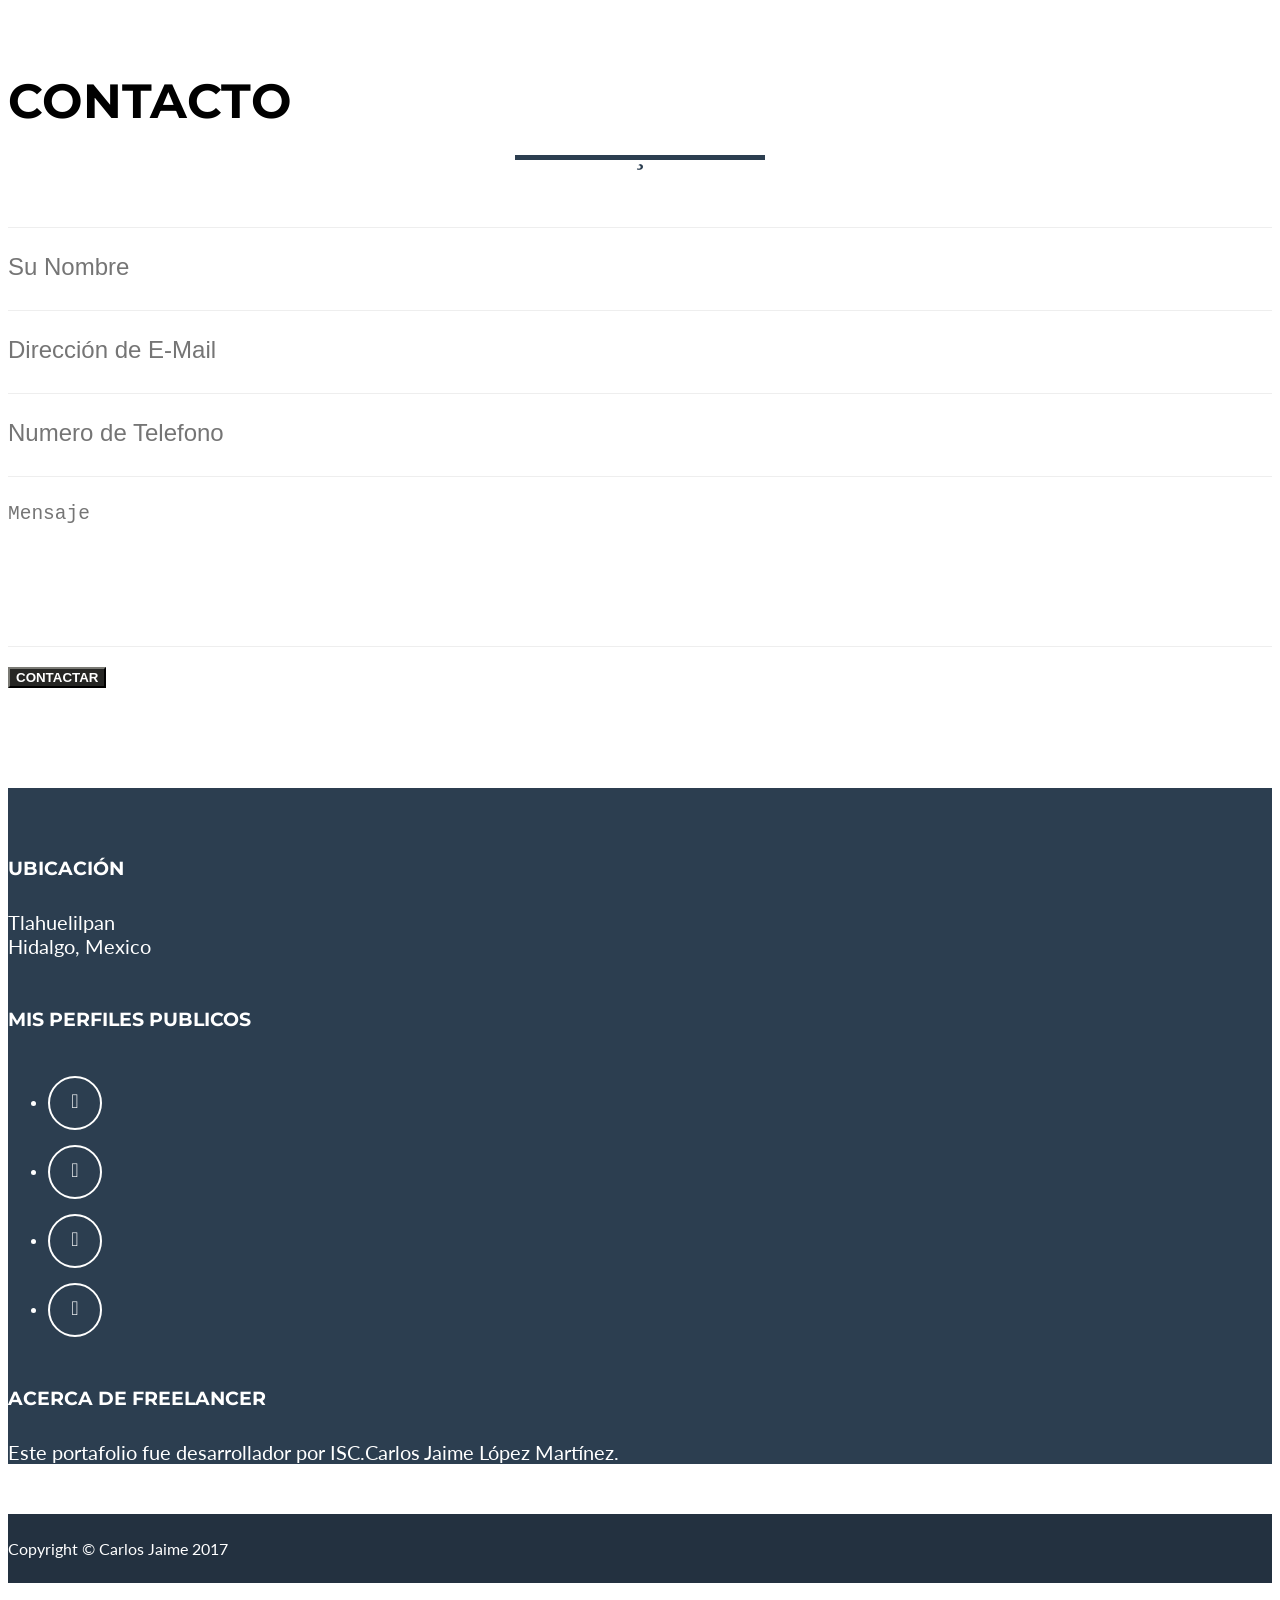
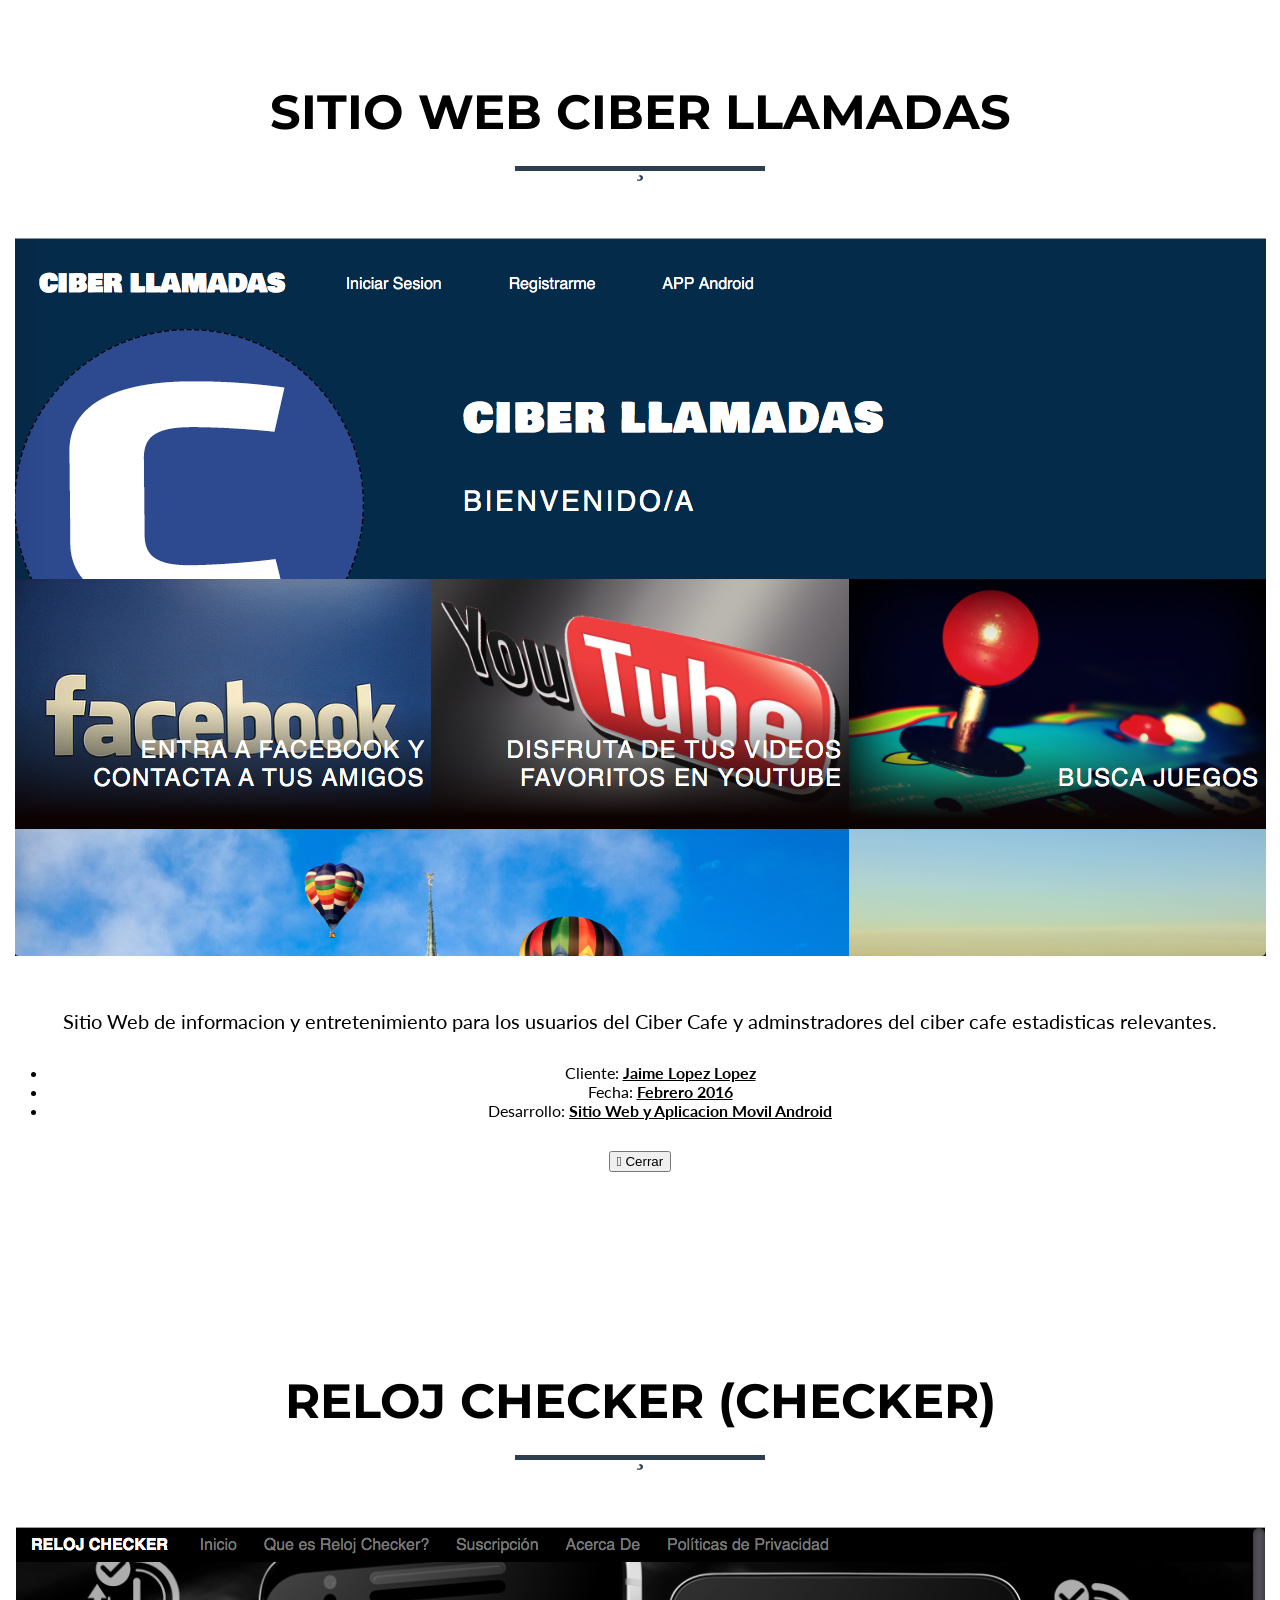
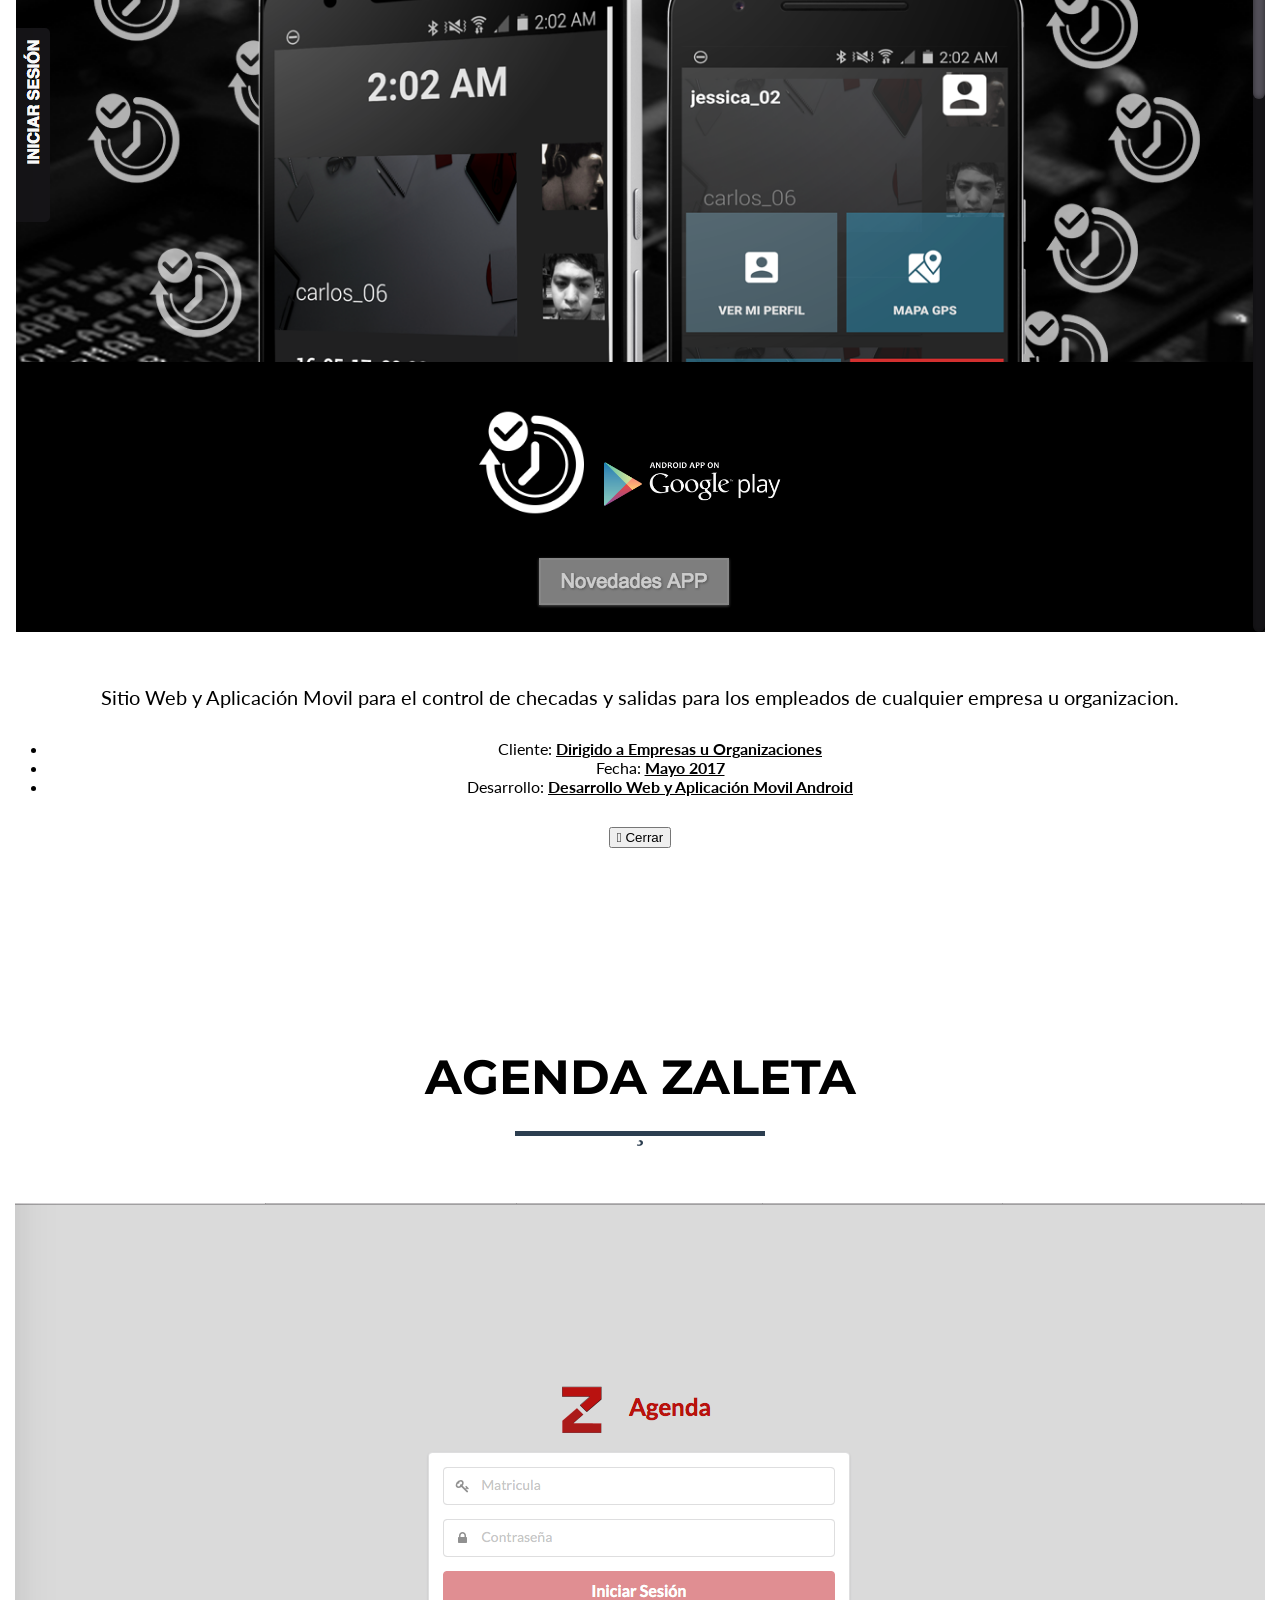
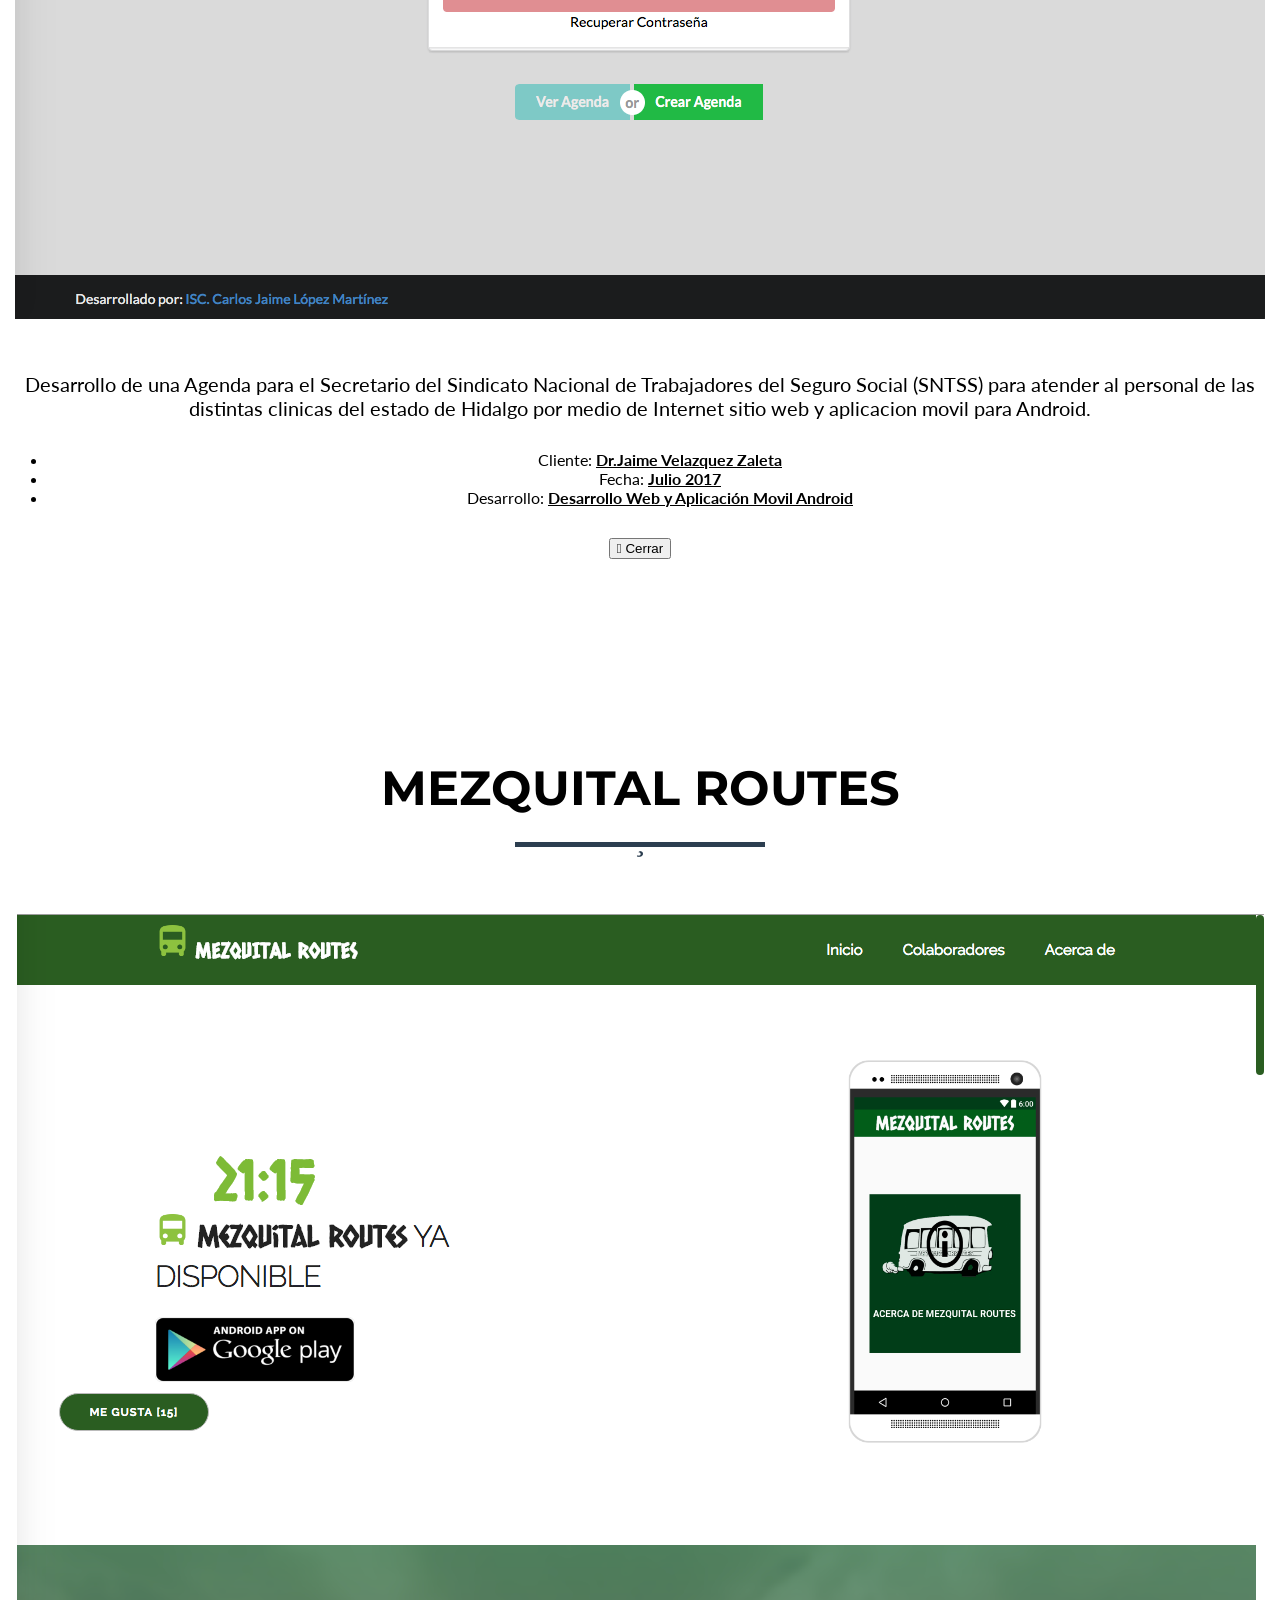
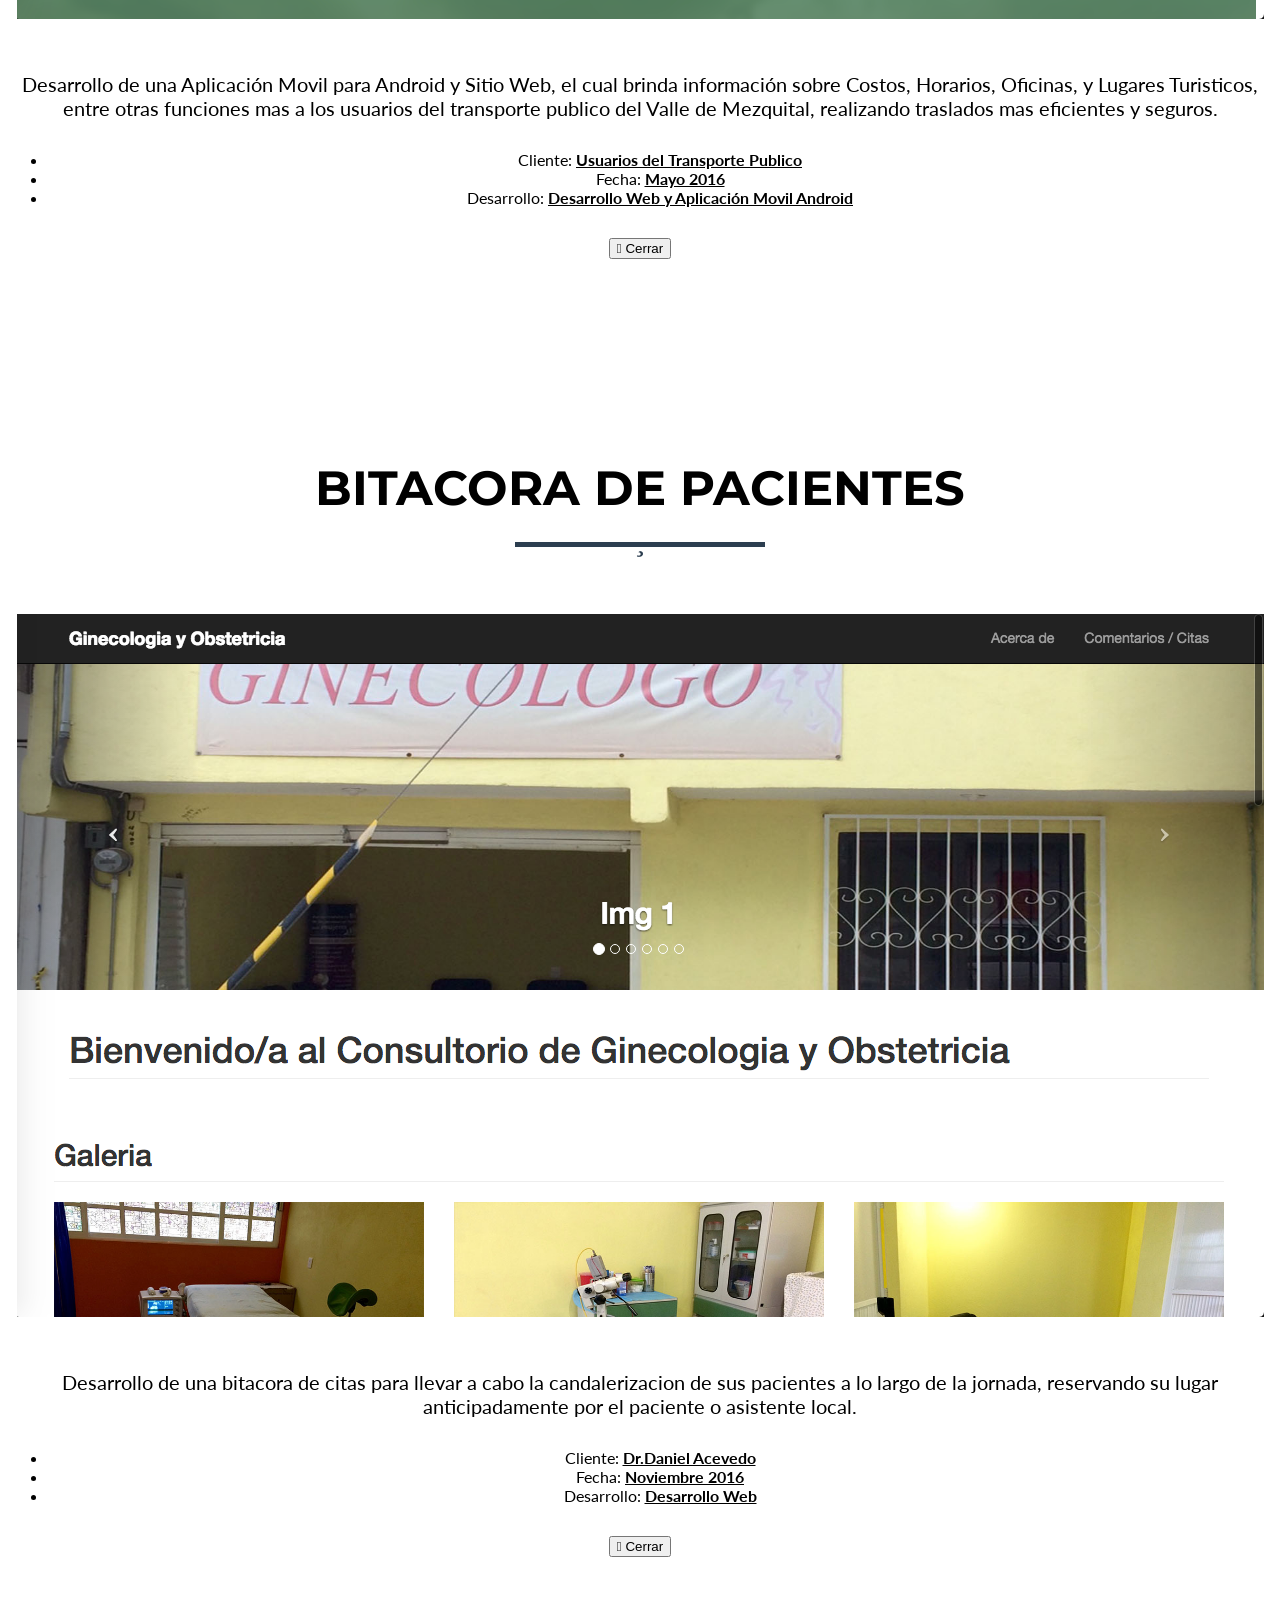
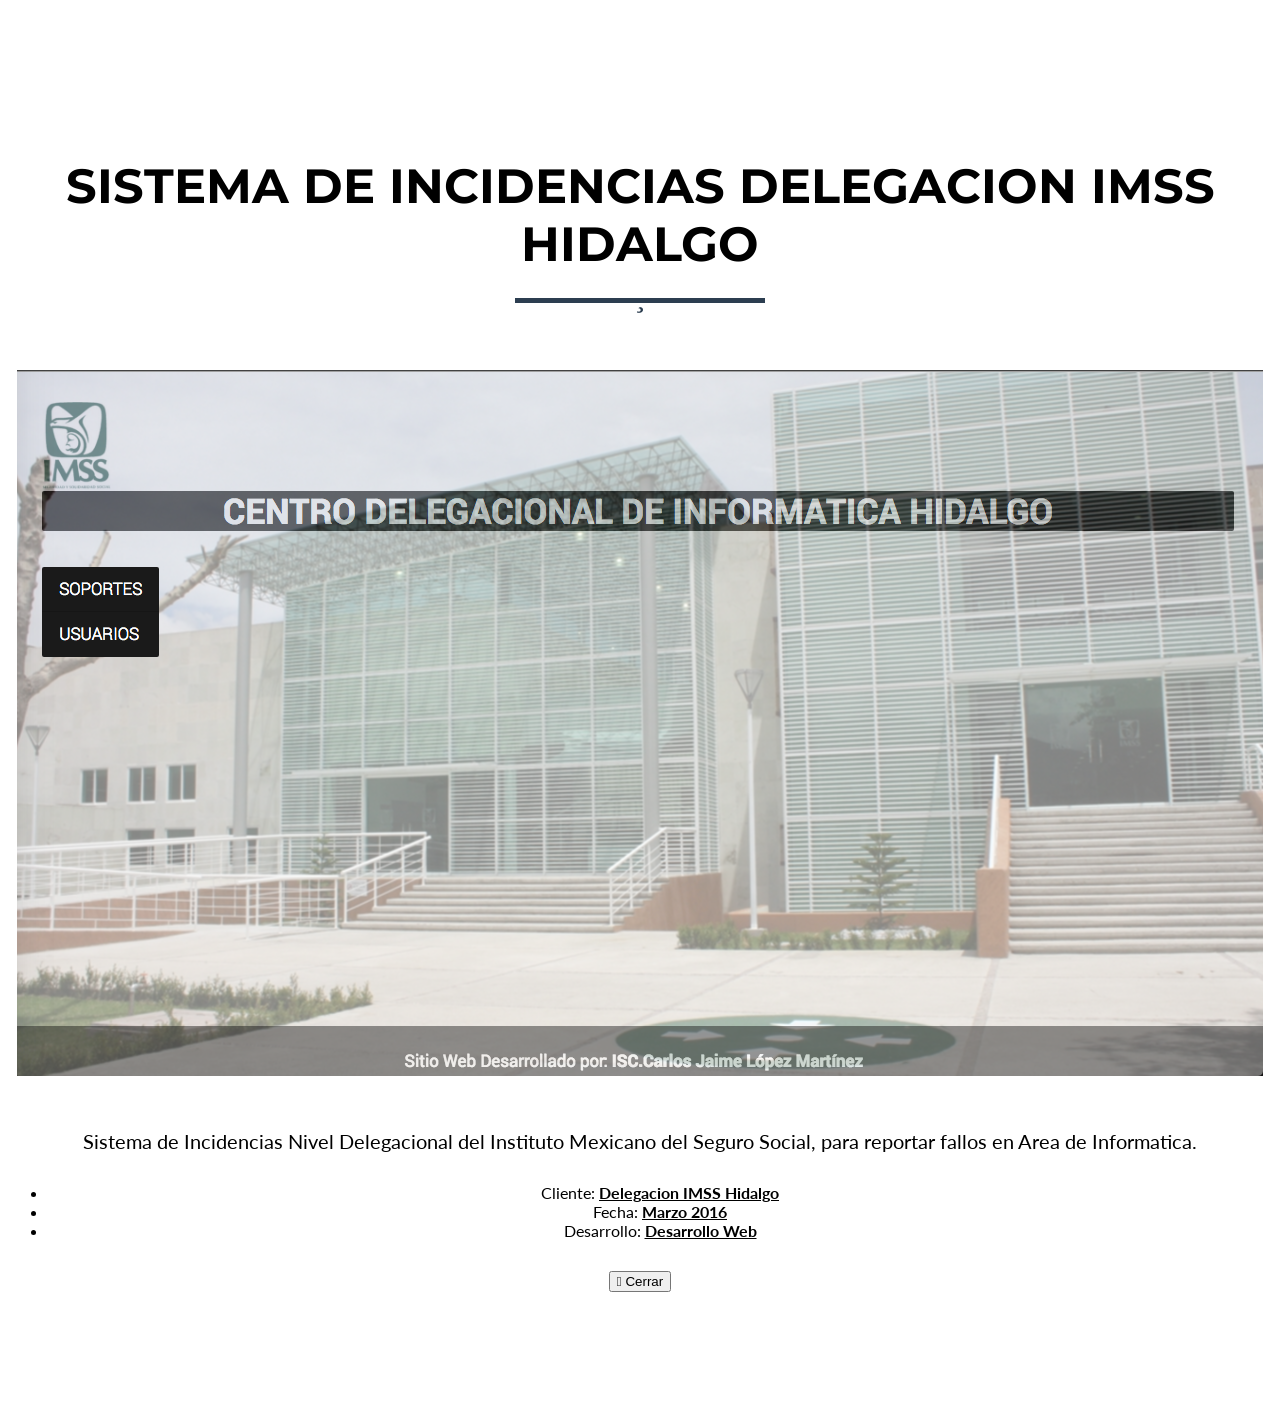
==== commit 70c0ee2f: "Update index.html" ====
--- a/index.html
+++ b/index.html
@@ -72,7 +72,7 @@
         <div class="container" id="maincontent" tabindex="-1">
             <div class="row">
                 <div class="col-lg-12">
-                    <img class="img-responsive" src="jimmy2.jpeg" alt="">
+                    <img class="img-responsive" src="jimmy.jpg" alt="">
                     <div class="intro-text">
                         <h1 class="name">Carlos Jaime López Martínez</h1>
                         <hr class="star-light">
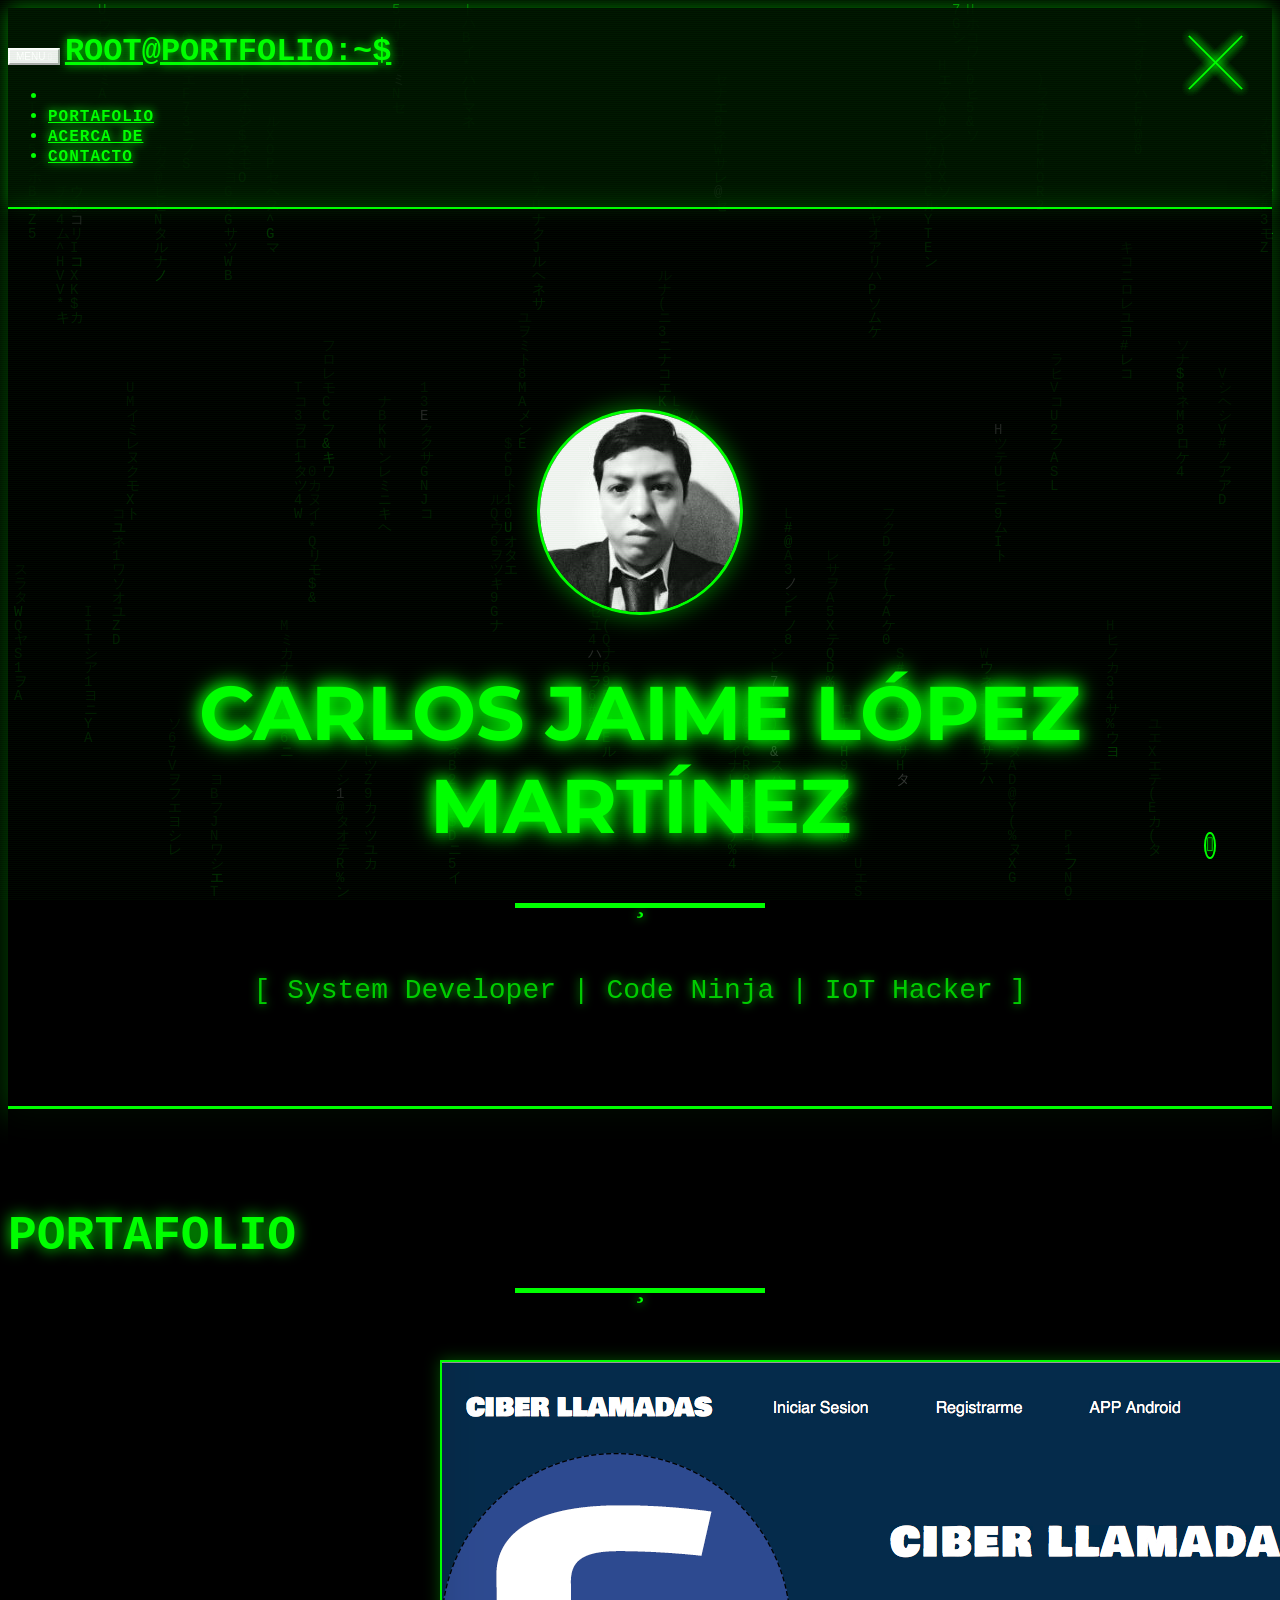
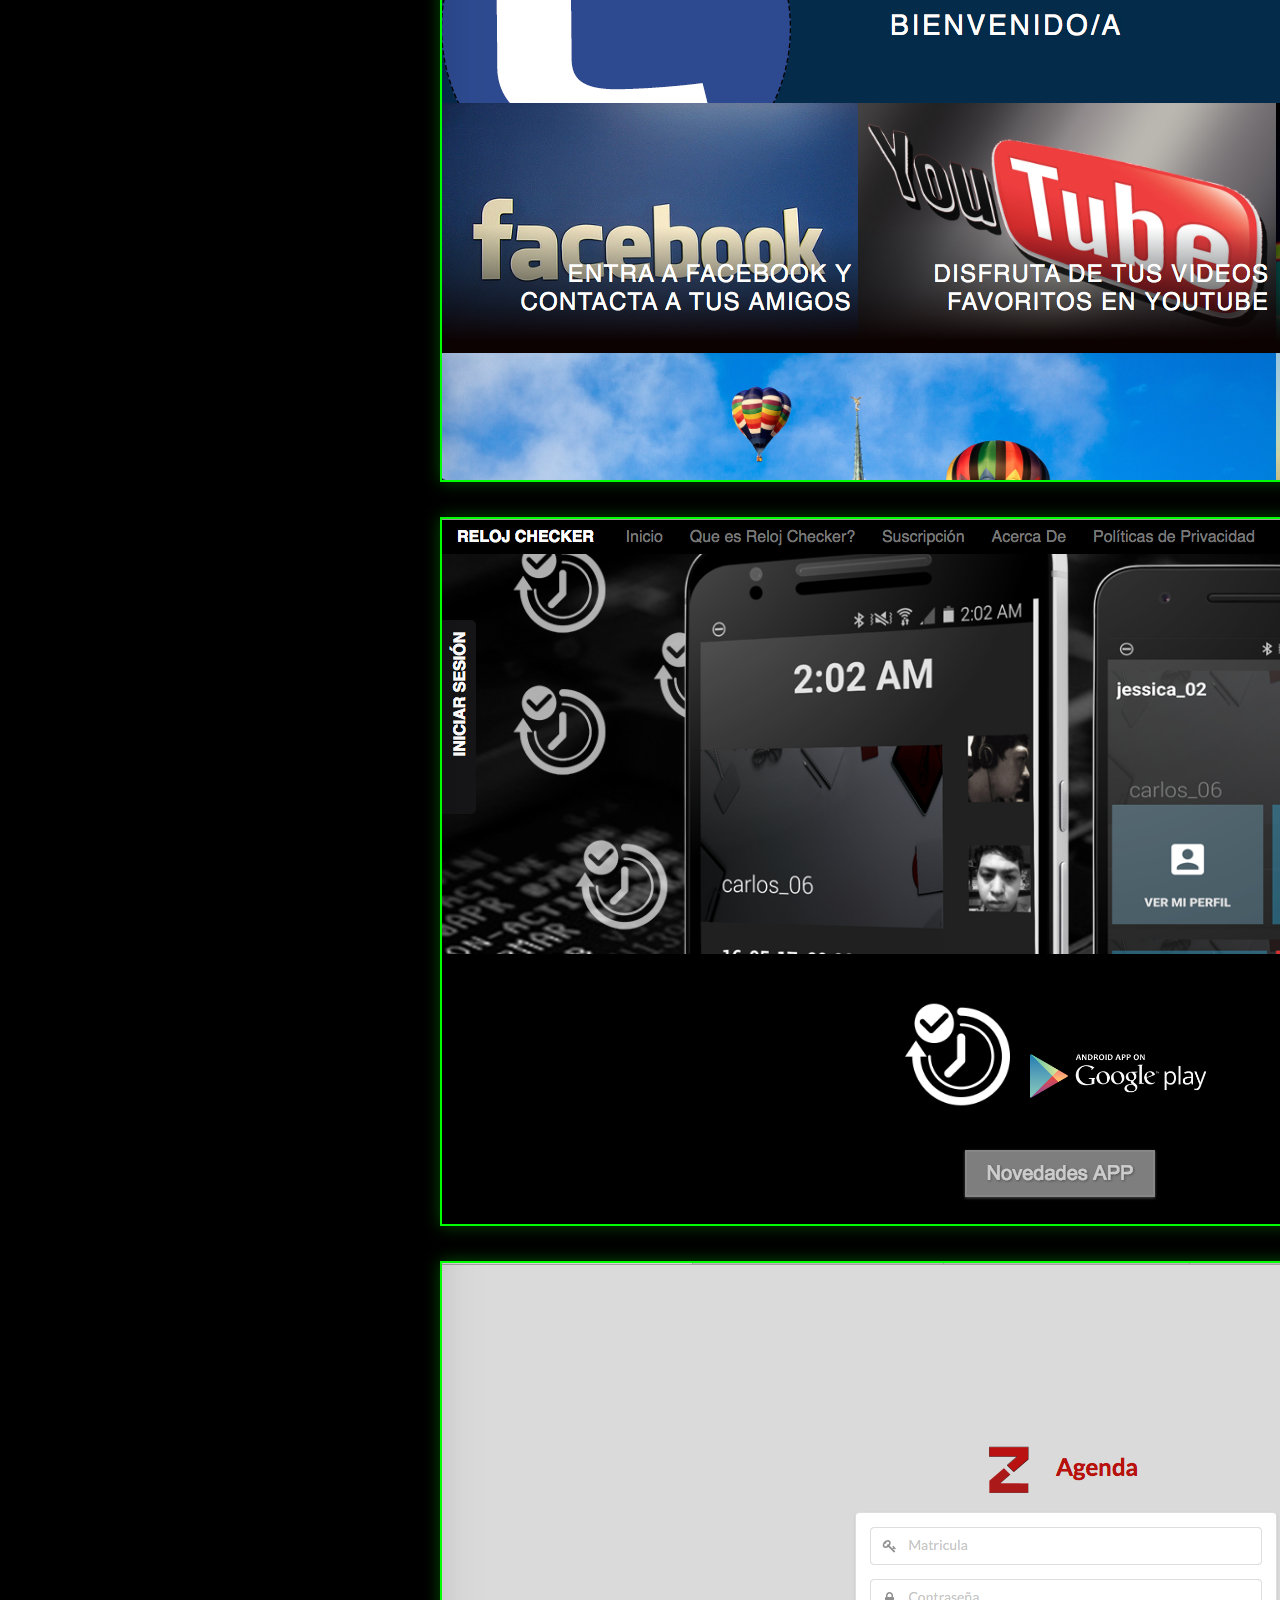
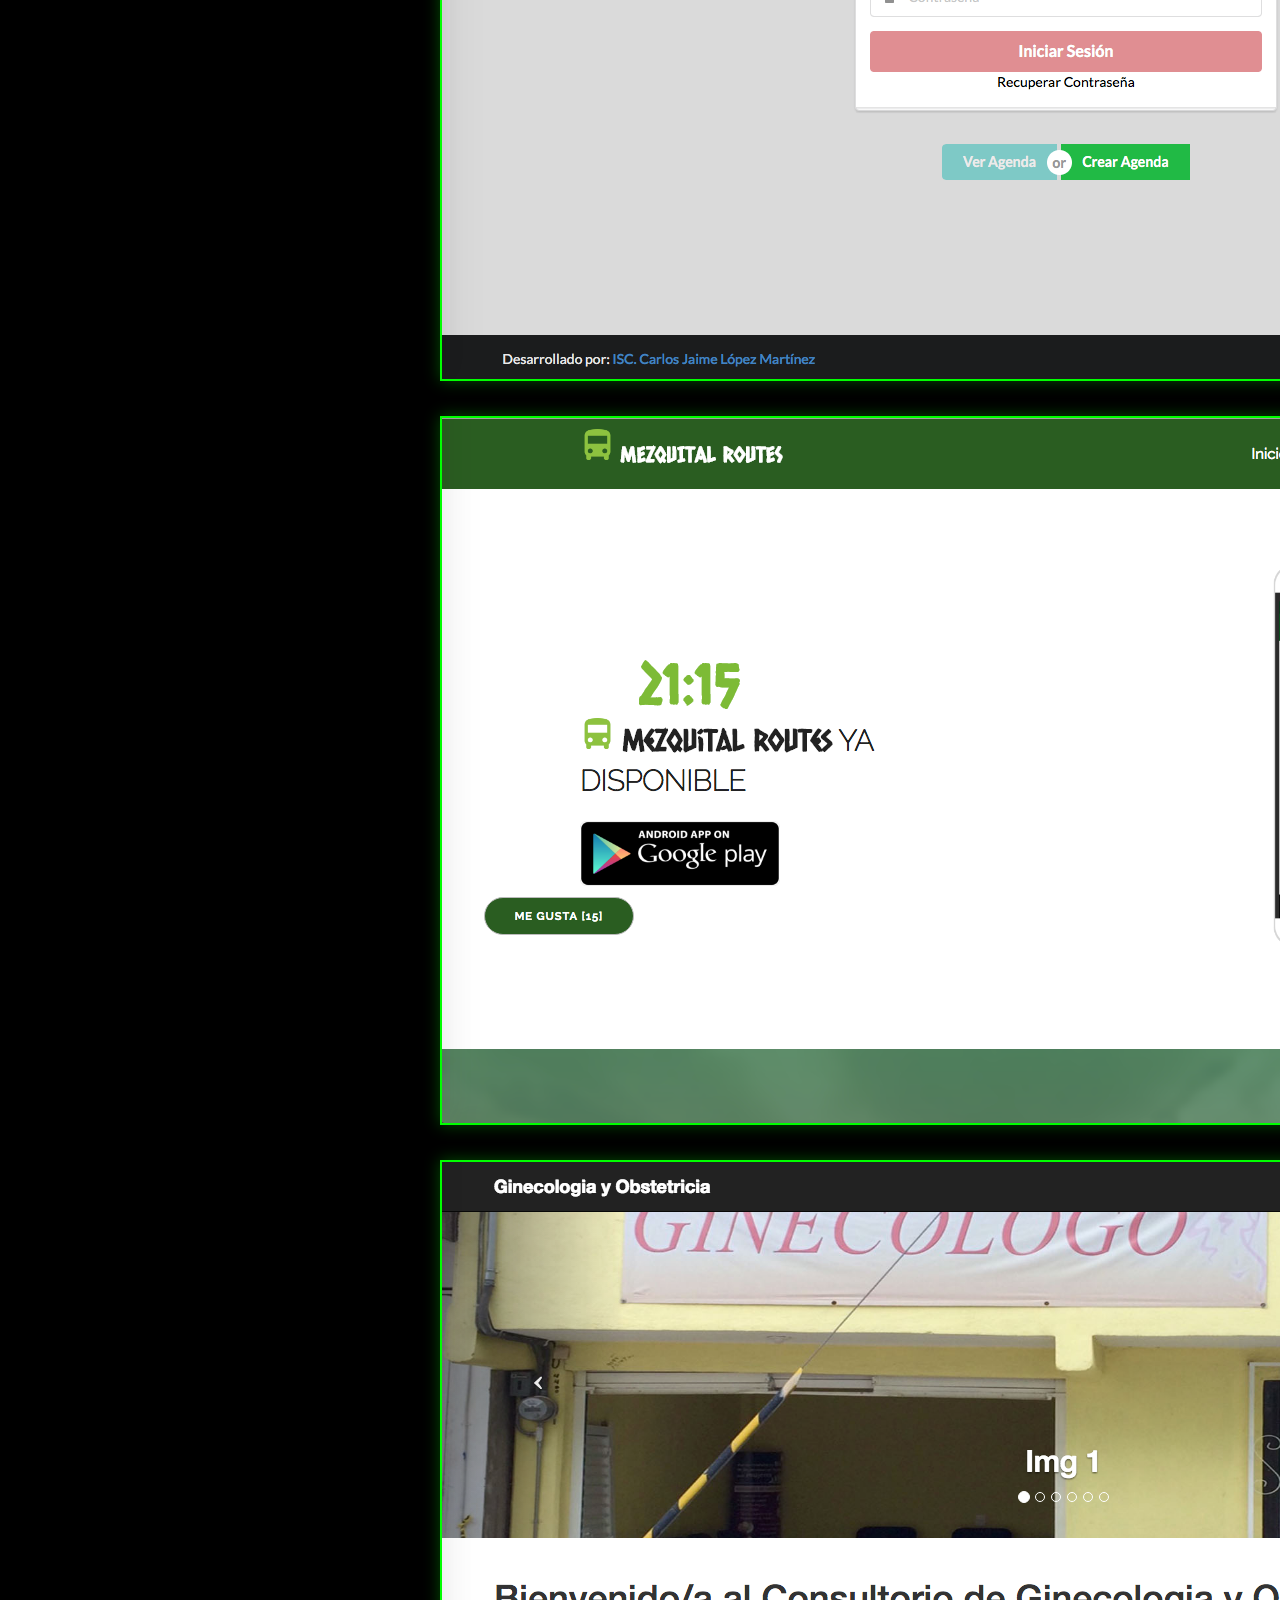
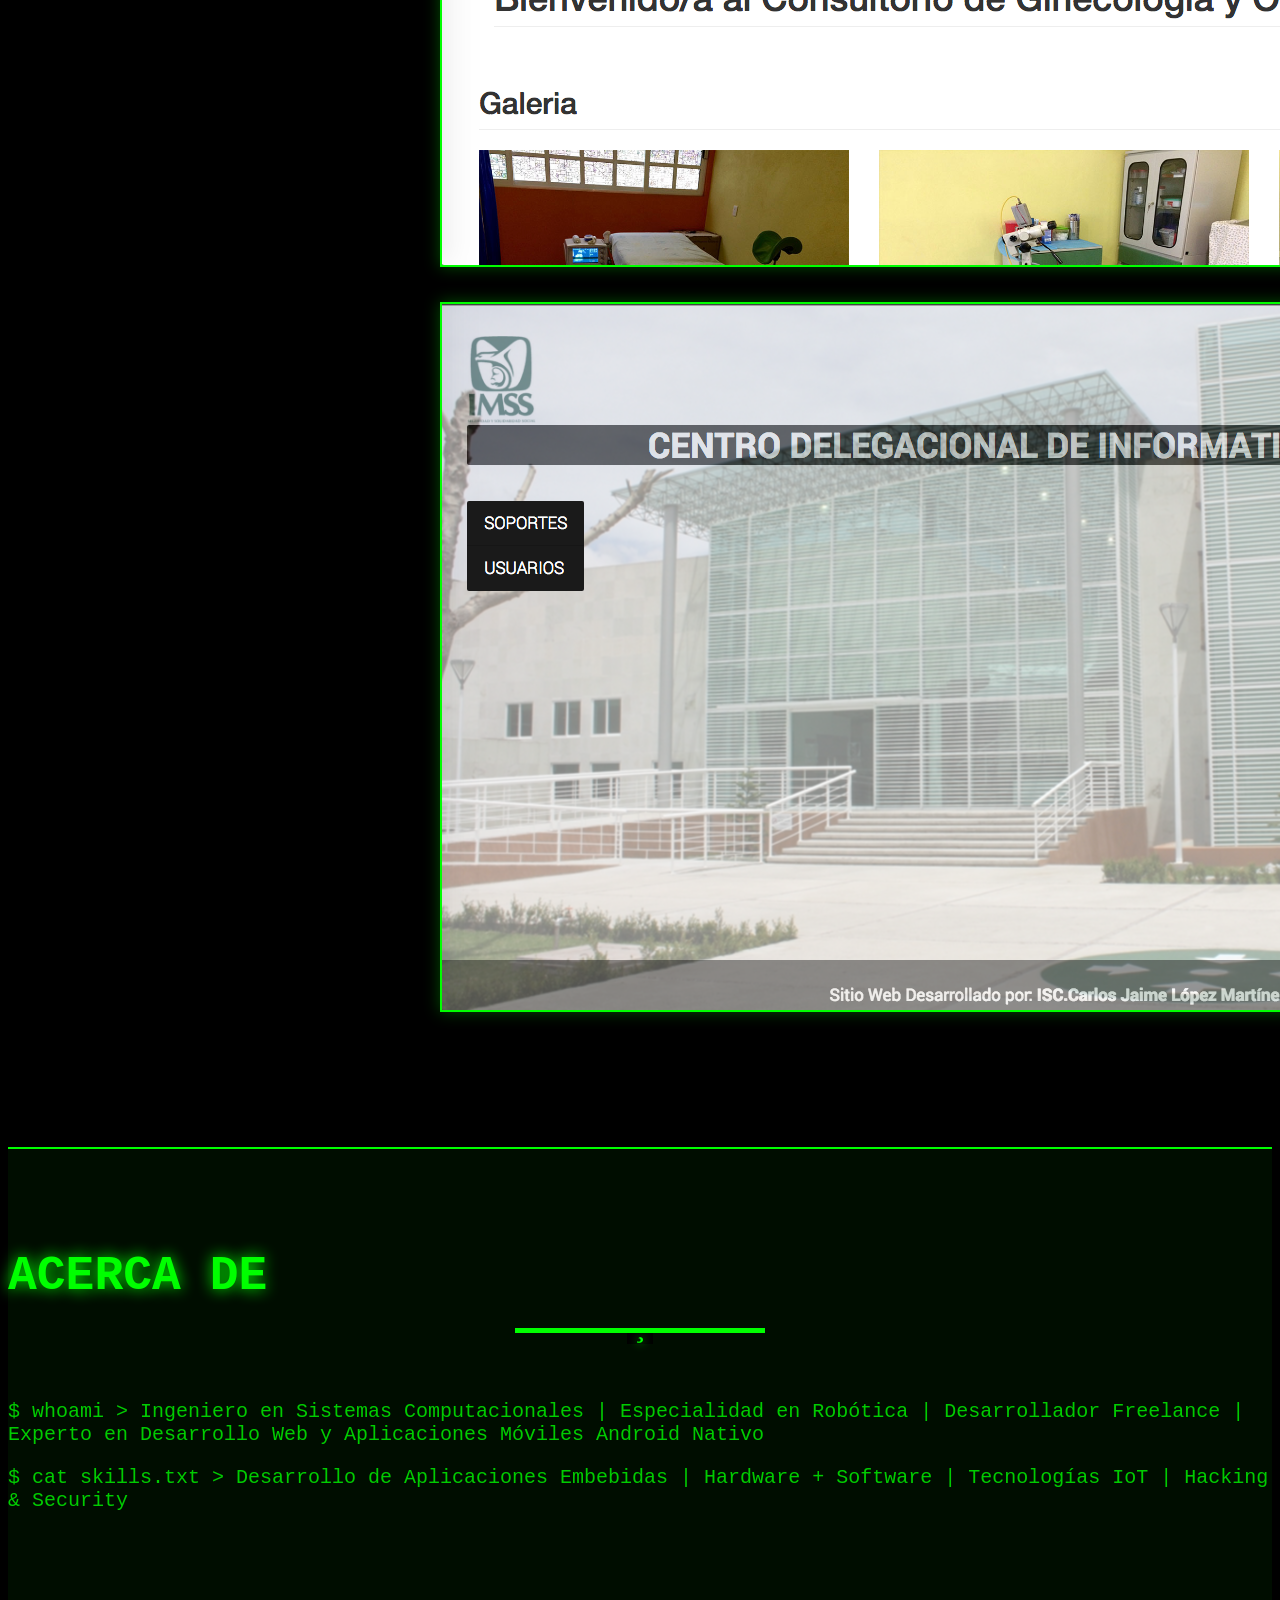
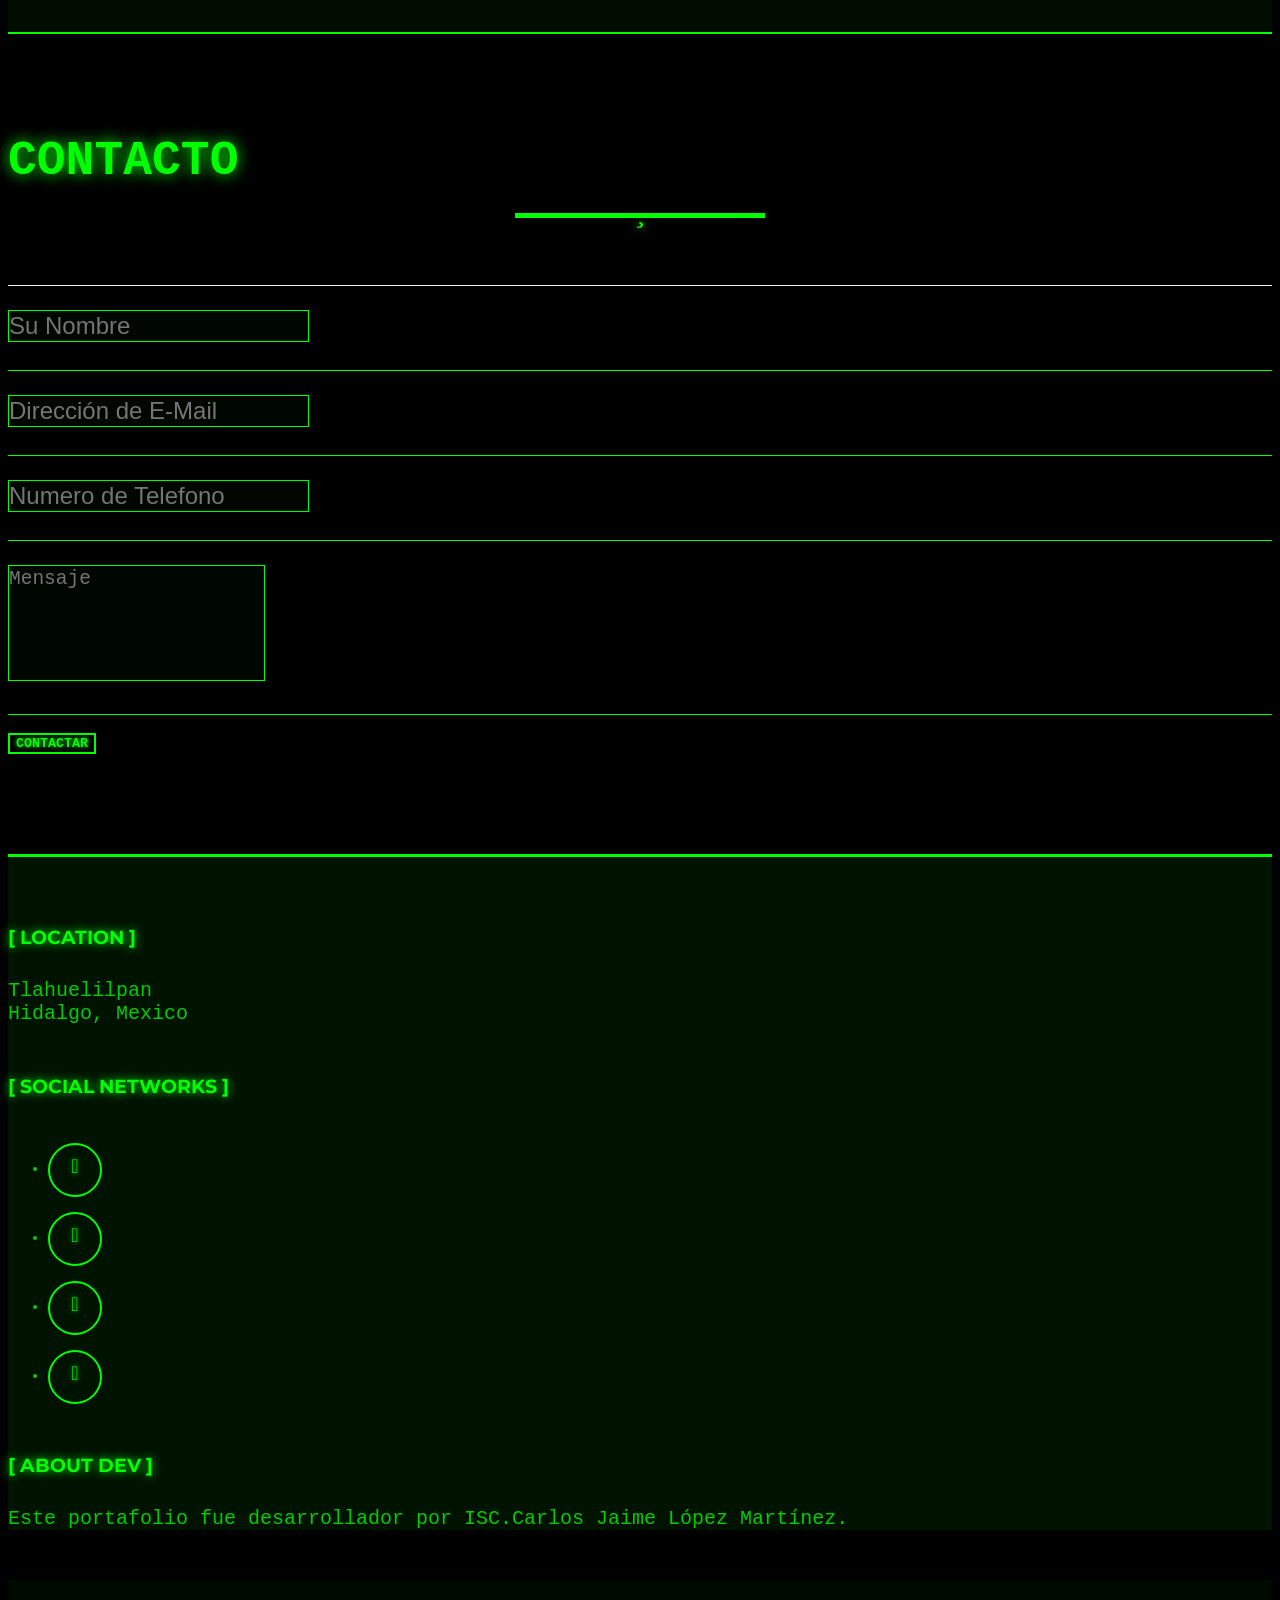
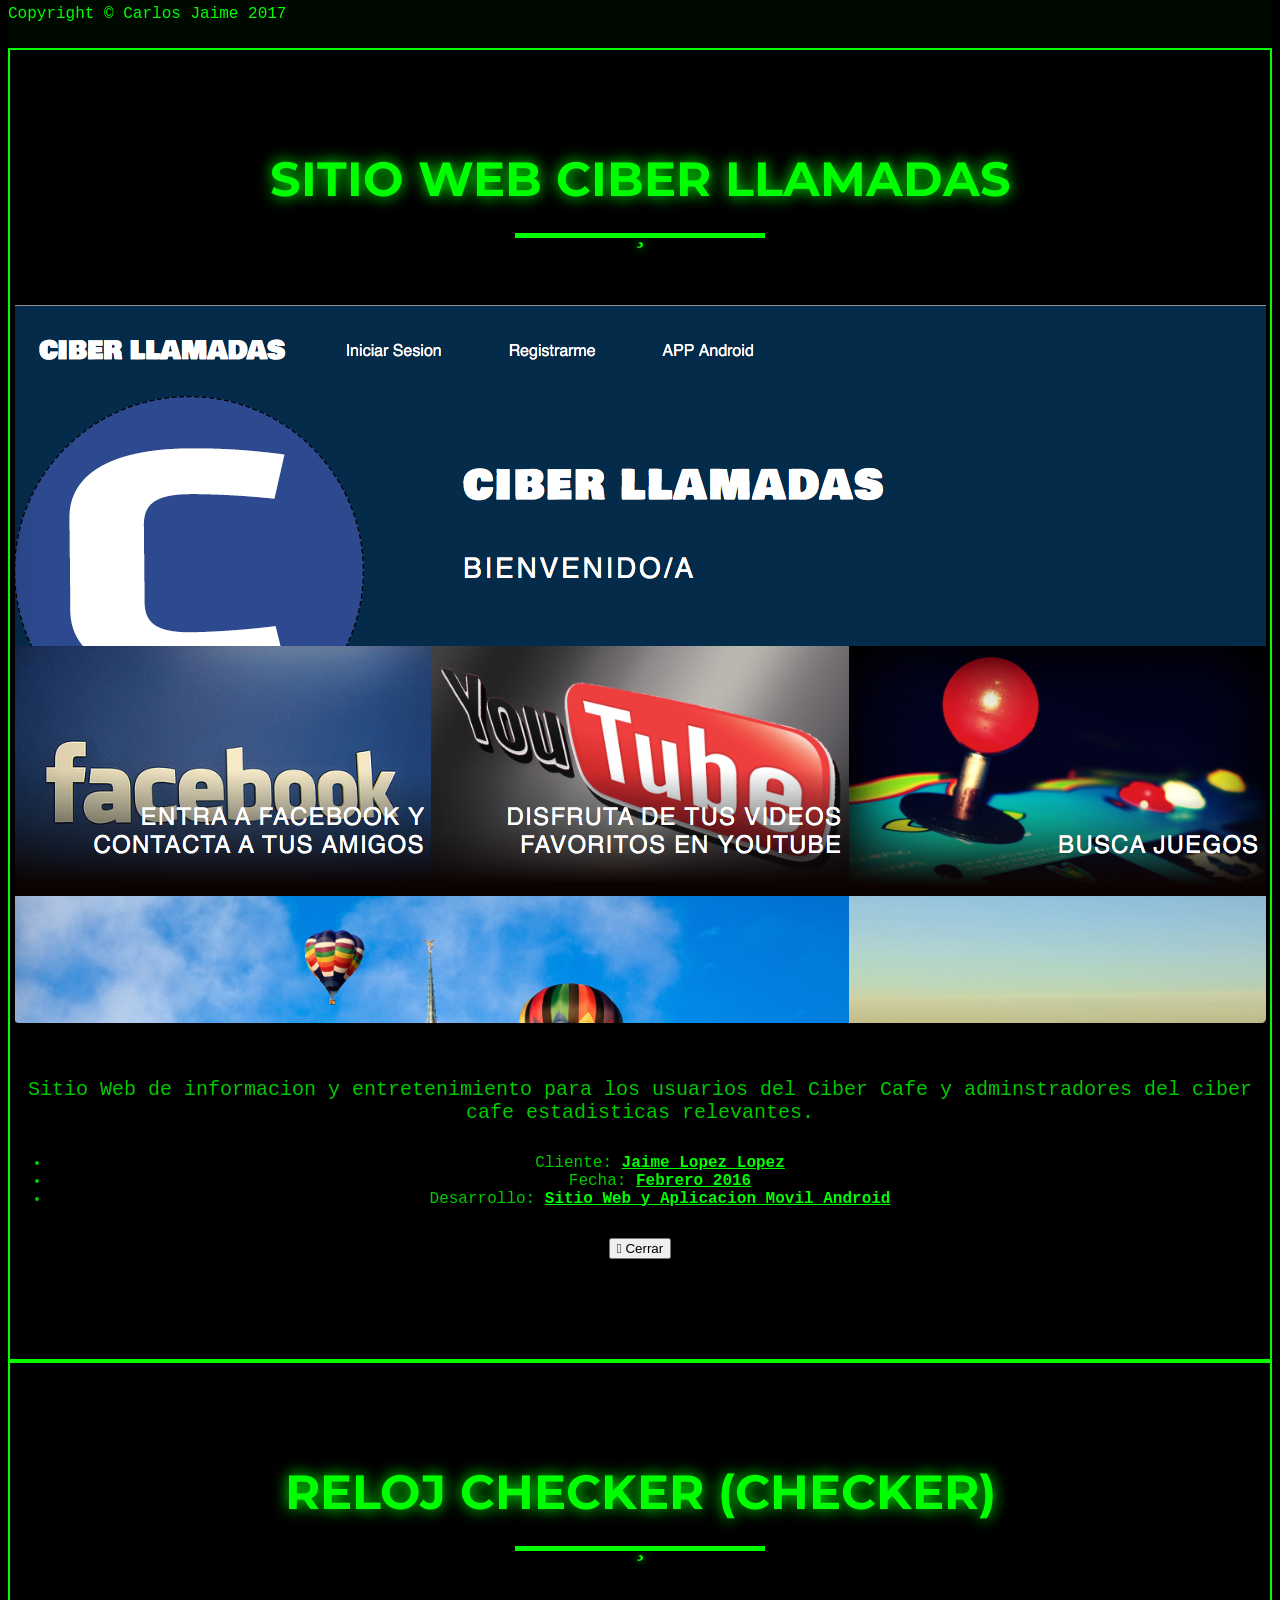
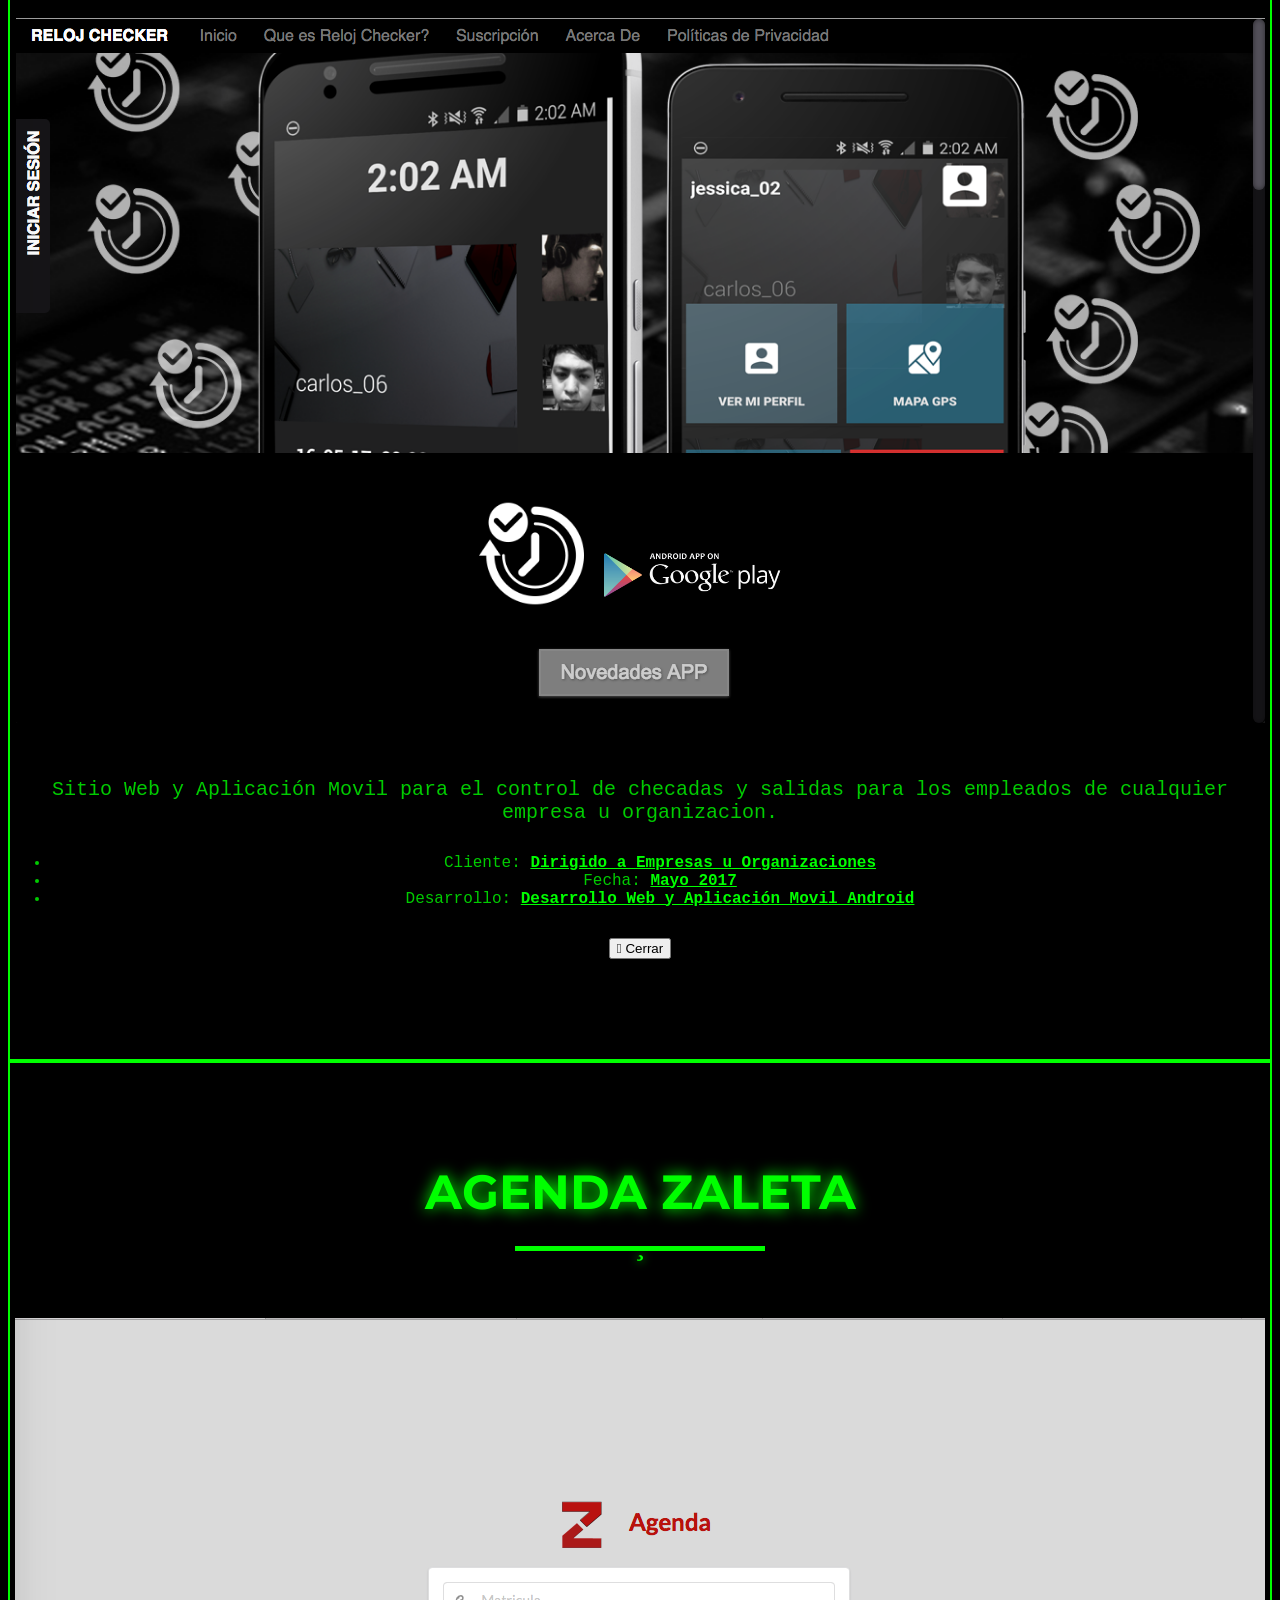
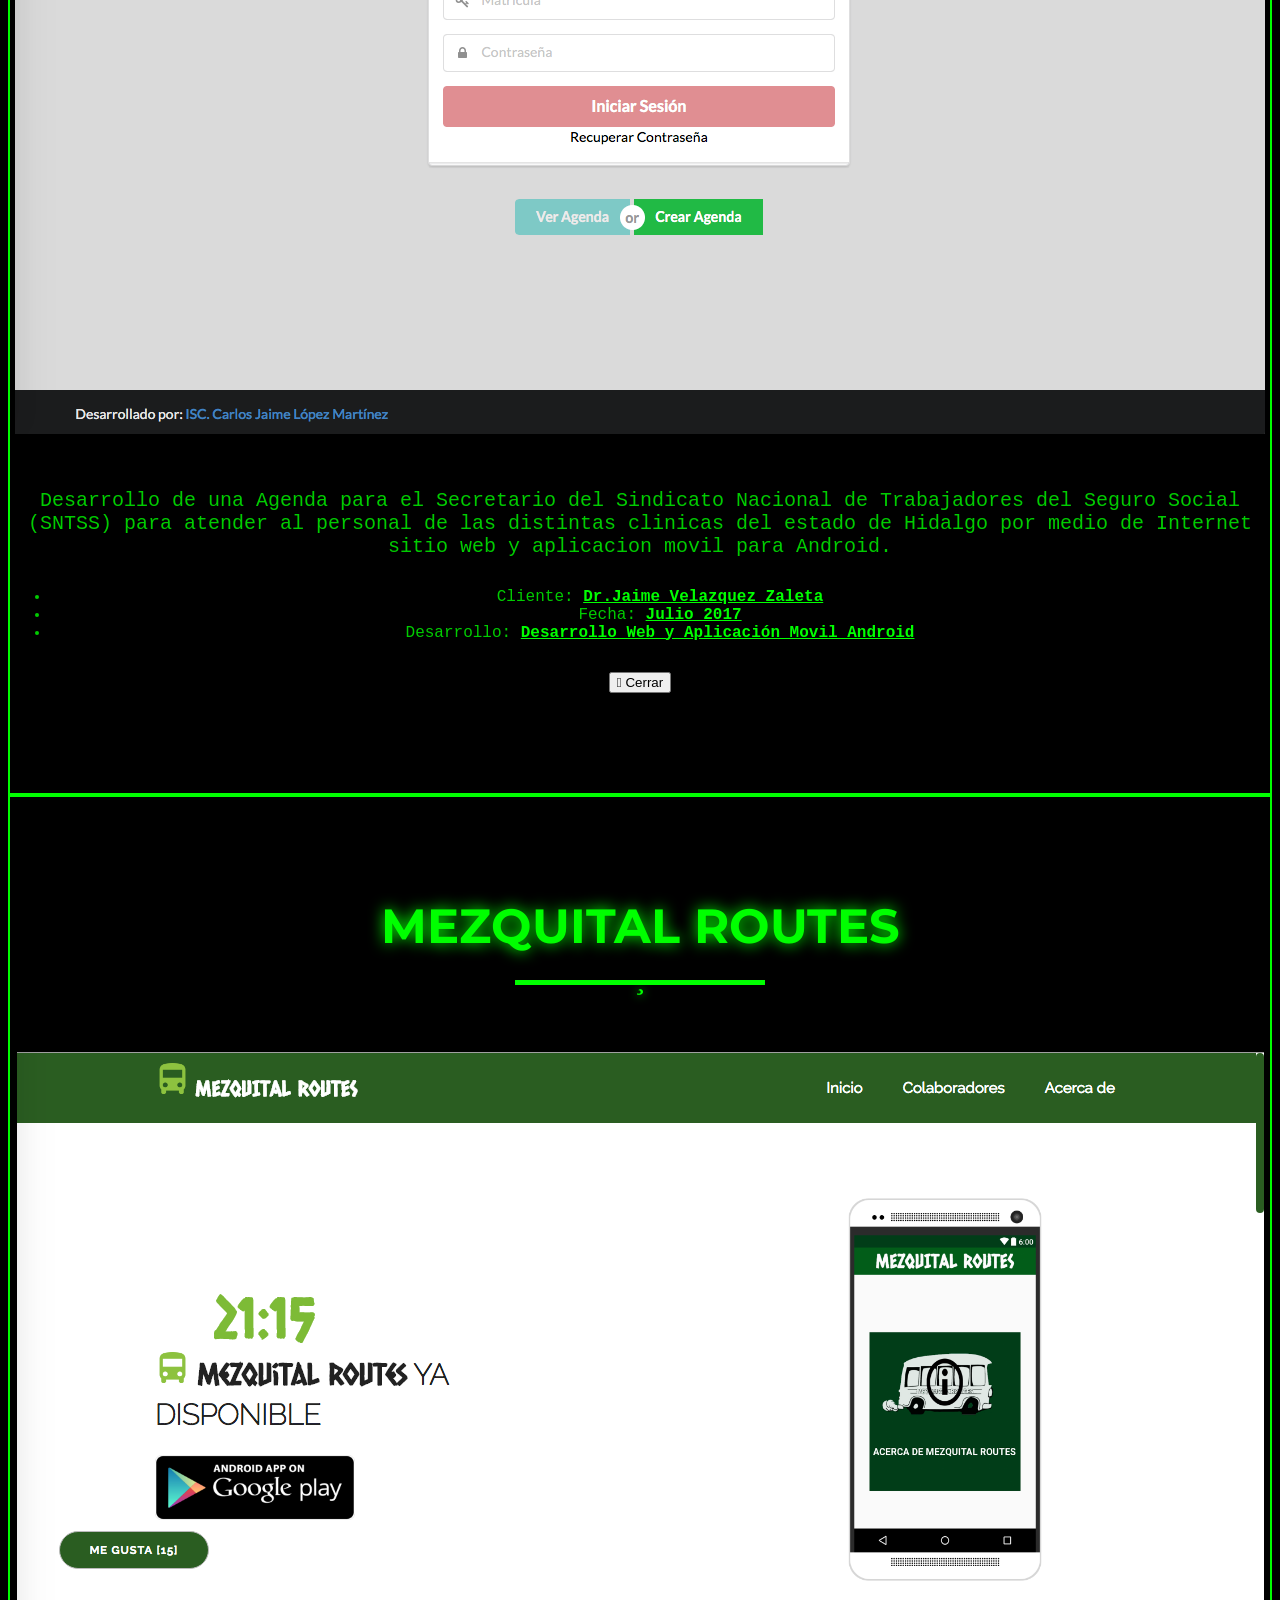
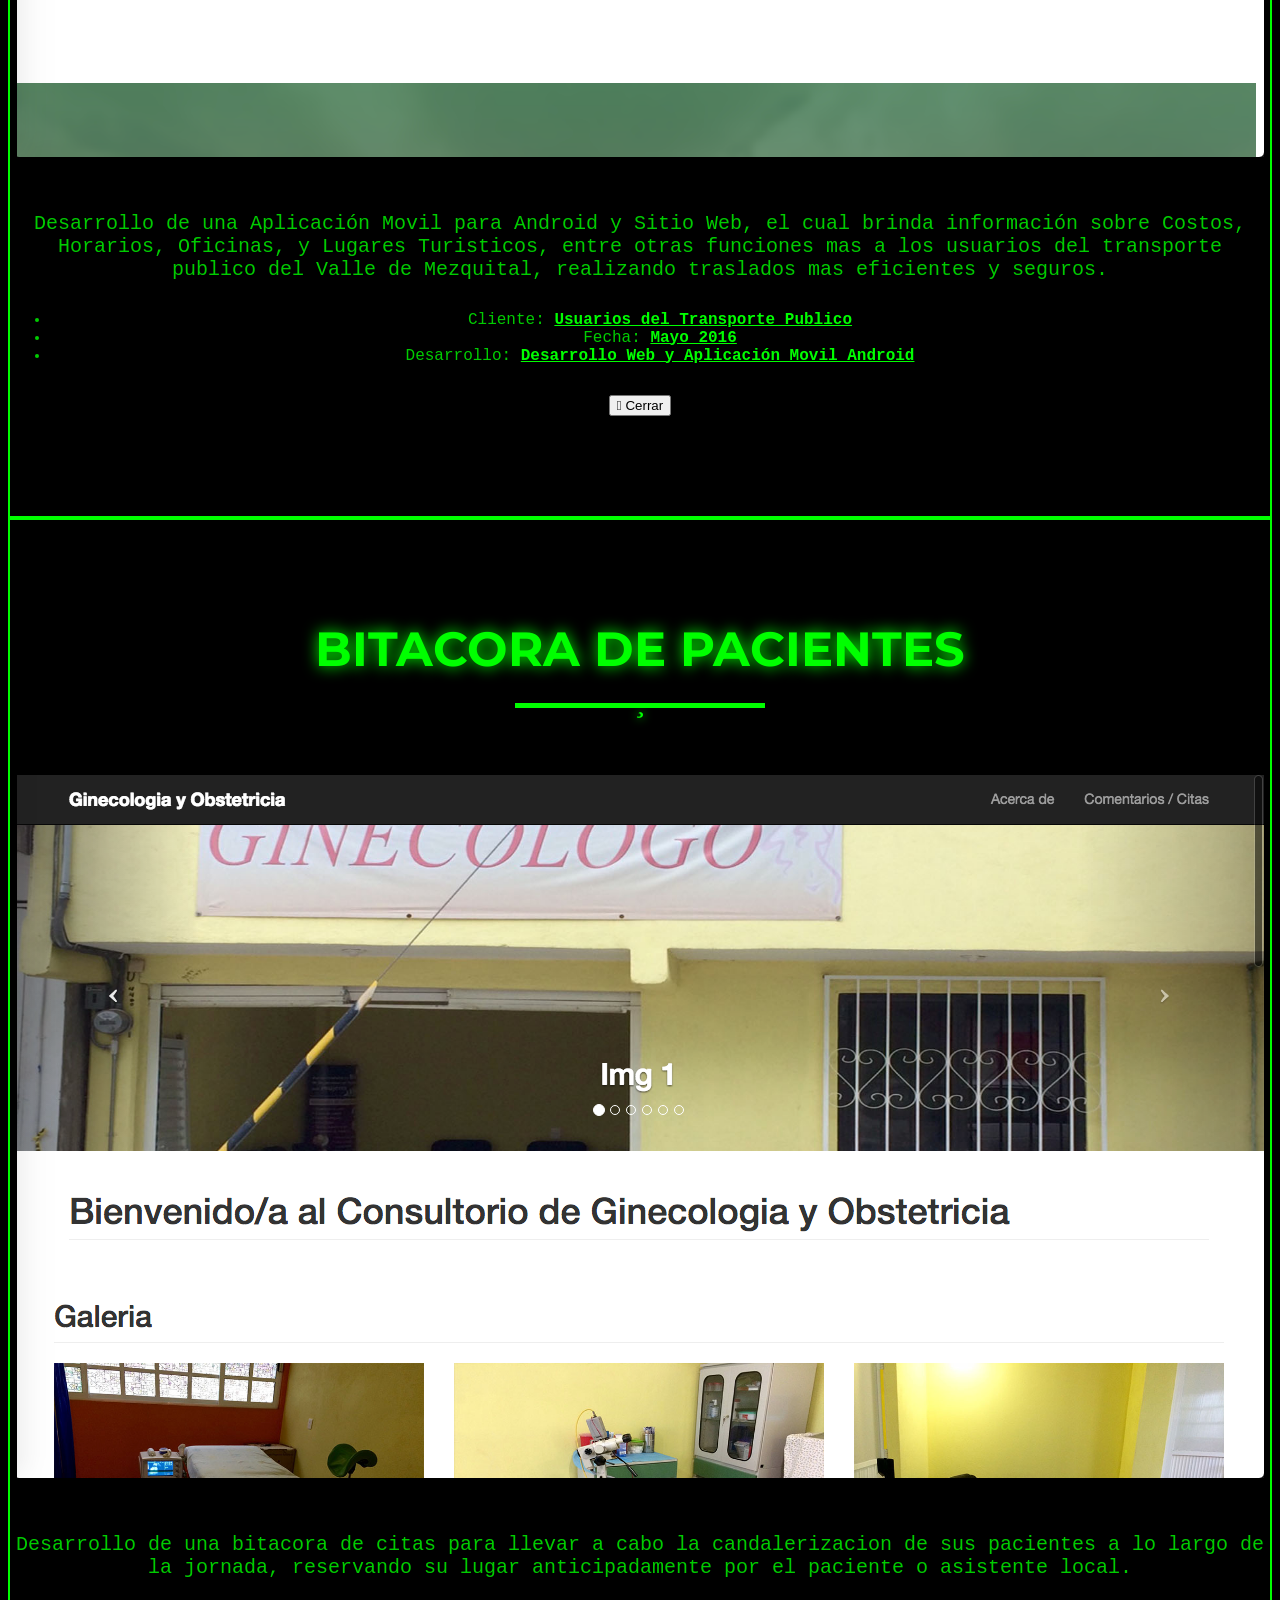
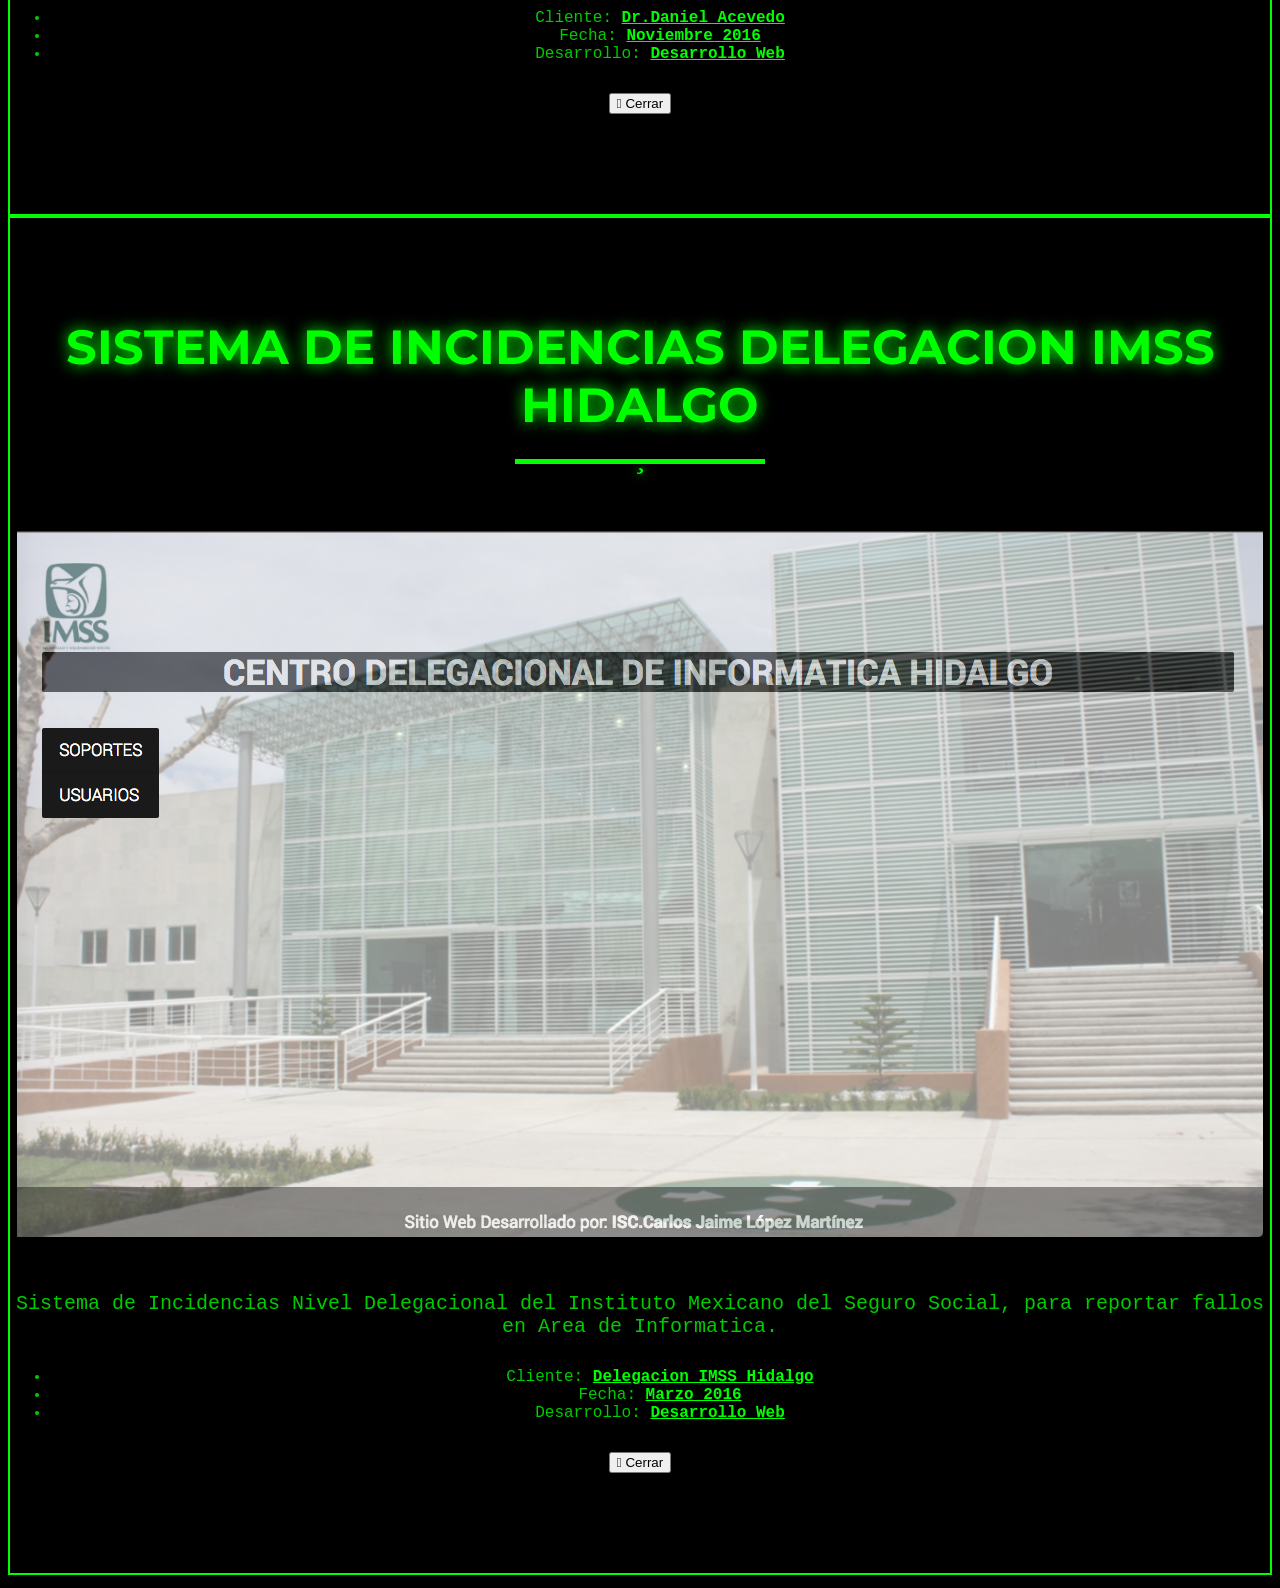
==== commit 44b8051e: "Add Matrix/hacking theme with green terminal aesthetics and animated background Co-authored-by: carl" ====
--- a/index.html
+++ b/index.html
@@ -21,6 +21,9 @@
     <link href="font-awesome.min.css" rel="stylesheet" type="text/css">
     <link href="https://fonts.googleapis.com/css?family=Montserrat:400,700" rel="stylesheet" type="text/css">
     <link href="https://fonts.googleapis.com/css?family=Lato:400,700,400italic,700italic" rel="stylesheet" type="text/css">
+
+    <!-- Matrix Theme CSS -->
+    <link href="matrix-theme.css" rel="stylesheet">
 
     <!-- HTML5 Shim and Respond.js IE8 support of HTML5 elements and media queries -->
     <!-- WARNING: Respond.js doesn't work if you view the page via file:// -->
@@ -42,7 +45,7 @@
                 <button type="button" class="navbar-toggle" data-toggle="collapse" data-target="#bs-example-navbar-collapse-1">
                     <span class="sr-only">Toggle navigation</span> Menu <i class="fa fa-bars"></i>
                 </button>
-                <a class="navbar-brand" href="#page-top">MI PORTAFOLIO</a>
+                <a class="navbar-brand" href="#page-top">root@portfolio:~$</a>
             </div>
 
             <!-- Collect the nav links, forms, and other content for toggling -->
@@ -76,7 +79,7 @@
                     <div class="intro-text">
                         <h1 class="name">Carlos Jaime López Martínez</h1>
                         <hr class="star-light">
-                        <span class="skills">Desarrollador Android y HTML5,CSS</span>
+                        <span class="skills">[ System Developer | Code Ninja | IoT Hacker ]</span>
                     </div>
                 </div>
             </div>
@@ -168,10 +171,10 @@
             </div>
             <div class="row">
                 <div class="col-lg-4 col-lg-offset-2">
-                    <p>Soy Ingeniero en Sistemas Computacionales con especialidad en Robotica, Desarrollador Freelance, Desarrollador Web y Aplicaciones Moviles en especifico Plataforma Android Nativo</p>
+                    <p>$ whoami > Ingeniero en Sistemas Computacionales | Especialidad en Robótica | Desarrollador Freelance | Experto en Desarrollo Web y Aplicaciones Móviles Android Nativo</p>
                 </div>
                 <div class="col-lg-4">
-                    <p>Desarrollador de Aplicaciones Embebidas con Hardware y Software con tecnologias IoT</p>
+                    <p>$ cat skills.txt > Desarrollo de Aplicaciones Embebidas | Hardware + Software | Tecnologías IoT | Hacking & Security</p>
                 </div>
                 <!--<div class="col-lg-8 col-lg-offset-2 text-center">
                     <a href="#" class="btn btn-lg btn-outline">
@@ -243,12 +246,12 @@
             <div class="container">
                 <div class="row">
                     <div class="footer-col col-md-4">
-                        <h3>Ubicación</h3>
+                        <h3>[ LOCATION ]</h3>
                         <p>Tlahuelilpan
                             <br>Hidalgo, Mexico</p>
                     </div>
                     <div class="footer-col col-md-4">
-                        <h3>Mis Perfiles Publicos</h3>
+                        <h3>[ SOCIAL NETWORKS ]</h3>
                         <ul class="list-inline">
                             <li>
                                 <a href="http://facebook.com/jimmy.lopez.mtz" class="btn-social btn-outline" target="_blank"><span class="sr-only">Facebook</span><i class="fa fa-fw fa-facebook"></i></a>
@@ -268,7 +271,7 @@
                         </ul>
                     </div>
                     <div class="footer-col col-md-4">
-                        <h3>Acerca de Freelancer</h3>
+                        <h3>[ ABOUT DEV ]</h3>
                         <p>Este portafolio fue desarrollador por ISC.Carlos Jaime López Martínez.</p>
                     </div>
                 </div>
@@ -546,6 +549,9 @@
     <!-- Theme JavaScript -->
     <script src="freelancer.min.js"></script>
 
+    <!-- Matrix Rain Animation -->
+    <script src="matrix-rain.js"></script>
+
 </body>
 
 </html>
--- a/matrix-theme.css
+++ b/matrix-theme.css
@@ -0,0 +1,285 @@
+/* Matrix/Hacking Theme Styles */
+
+/* Canvas for Matrix rain effect */
+#matrix-canvas {
+    position: fixed;
+    top: 0;
+    left: 0;
+    width: 100%;
+    height: 100%;
+    z-index: -1;
+    background-color: #000000;
+}
+
+/* Override body and main colors */
+body {
+    background-color: #000000 !important;
+    color: #00ff00 !important;
+    font-family: 'Courier New', 'Consolas', monospace !important;
+}
+
+/* Scanline effect */
+body::before {
+    content: "";
+    position: fixed;
+    top: 0;
+    left: 0;
+    width: 100%;
+    height: 100%;
+    background: repeating-linear-gradient(
+        0deg,
+        rgba(0, 255, 0, 0.03) 0px,
+        rgba(0, 255, 0, 0.03) 1px,
+        transparent 1px,
+        transparent 2px
+    );
+    pointer-events: none;
+    z-index: 1000;
+}
+
+/* Navbar styling */
+.navbar-custom {
+    background: rgba(0, 20, 0, 0.95) !important;
+    border-bottom: 2px solid #00ff00 !important;
+    box-shadow: 0 0 20px rgba(0, 255, 0, 0.5) !important;
+}
+
+.navbar-custom .navbar-brand,
+.navbar-custom .navbar-nav li a {
+    color: #00ff00 !important;
+    text-shadow: 0 0 10px #00ff00;
+    font-family: 'Courier New', monospace !important;
+}
+
+.navbar-custom .navbar-nav li a:hover,
+.navbar-custom .navbar-brand:hover {
+    color: #00ff00 !important;
+    text-shadow: 0 0 20px #00ff00, 0 0 30px #00ff00;
+    background: rgba(0, 255, 0, 0.1) !important;
+}
+
+.navbar-custom .navbar-nav li.active a {
+    background: rgba(0, 255, 0, 0.2) !important;
+    color: #00ff00 !important;
+    box-shadow: inset 0 0 10px rgba(0, 255, 0, 0.5);
+}
+
+/* Header styling */
+header {
+    background: rgba(0, 0, 0, 0.8) !important;
+    color: #00ff00 !important;
+    border-bottom: 3px solid #00ff00;
+    box-shadow: 0 5px 30px rgba(0, 255, 0, 0.3);
+}
+
+header .intro-text .name {
+    color: #00ff00 !important;
+    text-shadow: 0 0 15px #00ff00, 0 0 25px #00ff00;
+    animation: glow 2s ease-in-out infinite alternate;
+}
+
+header .intro-text .skills {
+    color: #00cc00 !important;
+    text-shadow: 0 0 10px #00cc00;
+}
+
+@keyframes glow {
+    from {
+        text-shadow: 0 0 10px #00ff00, 0 0 20px #00ff00, 0 0 30px #00ff00;
+    }
+    to {
+        text-shadow: 0 0 20px #00ff00, 0 0 30px #00ff00, 0 0 40px #00ff00, 0 0 50px #00ff00;
+    }
+}
+
+/* Star divider override */
+hr.star-light,
+hr.star-primary {
+    border-color: #00ff00 !important;
+}
+
+hr.star-light:after,
+hr.star-primary:after {
+    background-color: #000000 !important;
+    color: #00ff00 !important;
+    text-shadow: 0 0 10px #00ff00;
+}
+
+/* Section styling */
+section {
+    background: rgba(0, 0, 0, 0.85) !important;
+    color: #00ff00 !important;
+}
+
+section h2 {
+    color: #00ff00 !important;
+    text-shadow: 0 0 15px #00ff00;
+    font-family: 'Courier New', monospace !important;
+}
+
+section.success {
+    background: rgba(0, 15, 0, 0.9) !important;
+    border-top: 2px solid #00ff00;
+    border-bottom: 2px solid #00ff00;
+}
+
+/* Portfolio items */
+#portfolio .portfolio-item .portfolio-link .caption {
+    background: rgba(0, 255, 0, 0.95) !important;
+}
+
+#portfolio .portfolio-item img {
+    border: 2px solid #00ff00;
+    box-shadow: 0 0 15px rgba(0, 255, 0, 0.3);
+    transition: all 0.3s ease;
+}
+
+#portfolio .portfolio-item img:hover {
+    box-shadow: 0 0 30px rgba(0, 255, 0, 0.7);
+    border-color: #00ff00;
+}
+
+/* Form styling */
+.floating-label-form-group {
+    border-bottom: 1px solid #00ff00 !important;
+}
+
+.floating-label-form-group input,
+.floating-label-form-group textarea {
+    color: #00ff00 !important;
+    background: rgba(0, 20, 0, 0.3) !important;
+    border: 1px solid #00ff00 !important;
+}
+
+.floating-label-form-group label {
+    color: #00cc00 !important;
+}
+
+.floating-label-form-group-with-focus label {
+    color: #00ff00 !important;
+}
+
+/* Button styling */
+.btn-outline,
+.btn-primary,
+.btn-success {
+    color: #00ff00 !important;
+    background: transparent !important;
+    border: 2px solid #00ff00 !important;
+    text-shadow: 0 0 5px #00ff00;
+    font-family: 'Courier New', monospace !important;
+}
+
+.btn-outline:hover,
+.btn-primary:hover,
+.btn-success:hover {
+    color: #000000 !important;
+    background: #00ff00 !important;
+    box-shadow: 0 0 20px rgba(0, 255, 0, 0.8);
+    text-shadow: none;
+}
+
+/* Footer styling */
+footer {
+    background-color: #000000 !important;
+    color: #00ff00 !important;
+    border-top: 3px solid #00ff00;
+}
+
+footer .footer-above {
+    background-color: rgba(0, 20, 0, 0.9) !important;
+}
+
+footer .footer-below {
+    background-color: rgba(0, 10, 0, 0.95) !important;
+}
+
+footer h3 {
+    color: #00ff00 !important;
+    text-shadow: 0 0 10px #00ff00;
+}
+
+footer a {
+    color: #00ff00 !important;
+}
+
+footer a:hover {
+    color: #00ff00 !important;
+    text-shadow: 0 0 15px #00ff00;
+}
+
+.btn-social {
+    border-color: #00ff00 !important;
+    color: #00ff00 !important;
+    text-shadow: 0 0 5px #00ff00;
+}
+
+.btn-social:hover {
+    background: rgba(0, 255, 0, 0.2) !important;
+    box-shadow: 0 0 15px rgba(0, 255, 0, 0.5);
+}
+
+/* Modal styling */
+.portfolio-modal .modal-content {
+    background: rgba(0, 0, 0, 0.95) !important;
+    color: #00ff00 !important;
+    border: 2px solid #00ff00;
+}
+
+.portfolio-modal .modal-content h2 {
+    color: #00ff00 !important;
+    text-shadow: 0 0 15px #00ff00;
+}
+
+.portfolio-modal .modal-content p,
+.portfolio-modal .modal-content li {
+    color: #00cc00 !important;
+}
+
+.portfolio-modal .close-modal .lr,
+.portfolio-modal .close-modal .lr .rl {
+    background-color: #00ff00 !important;
+    box-shadow: 0 0 10px #00ff00;
+}
+
+/* Paragraph and text */
+p {
+    color: #00cc00 !important;
+}
+
+a {
+    color: #00ff00 !important;
+}
+
+a:hover {
+    color: #00ff00 !important;
+    text-shadow: 0 0 10px #00ff00;
+}
+
+/* List items */
+ul.list-inline li {
+    color: #00cc00 !important;
+}
+
+ul.list-inline li strong a {
+    color: #00ff00 !important;
+}
+
+/* Image profile border */
+header img {
+    border: 3px solid #00ff00;
+    border-radius: 50%;
+    box-shadow: 0 0 25px rgba(0, 255, 0, 0.5);
+}
+
+/* Terminal cursor effect */
+@keyframes blink {
+    0%, 50% { opacity: 1; }
+    51%, 100% { opacity: 0; }
+}
+
+.terminal-cursor::after {
+    content: '▮';
+    animation: blink 1s infinite;
+    color: #00ff00;
+}
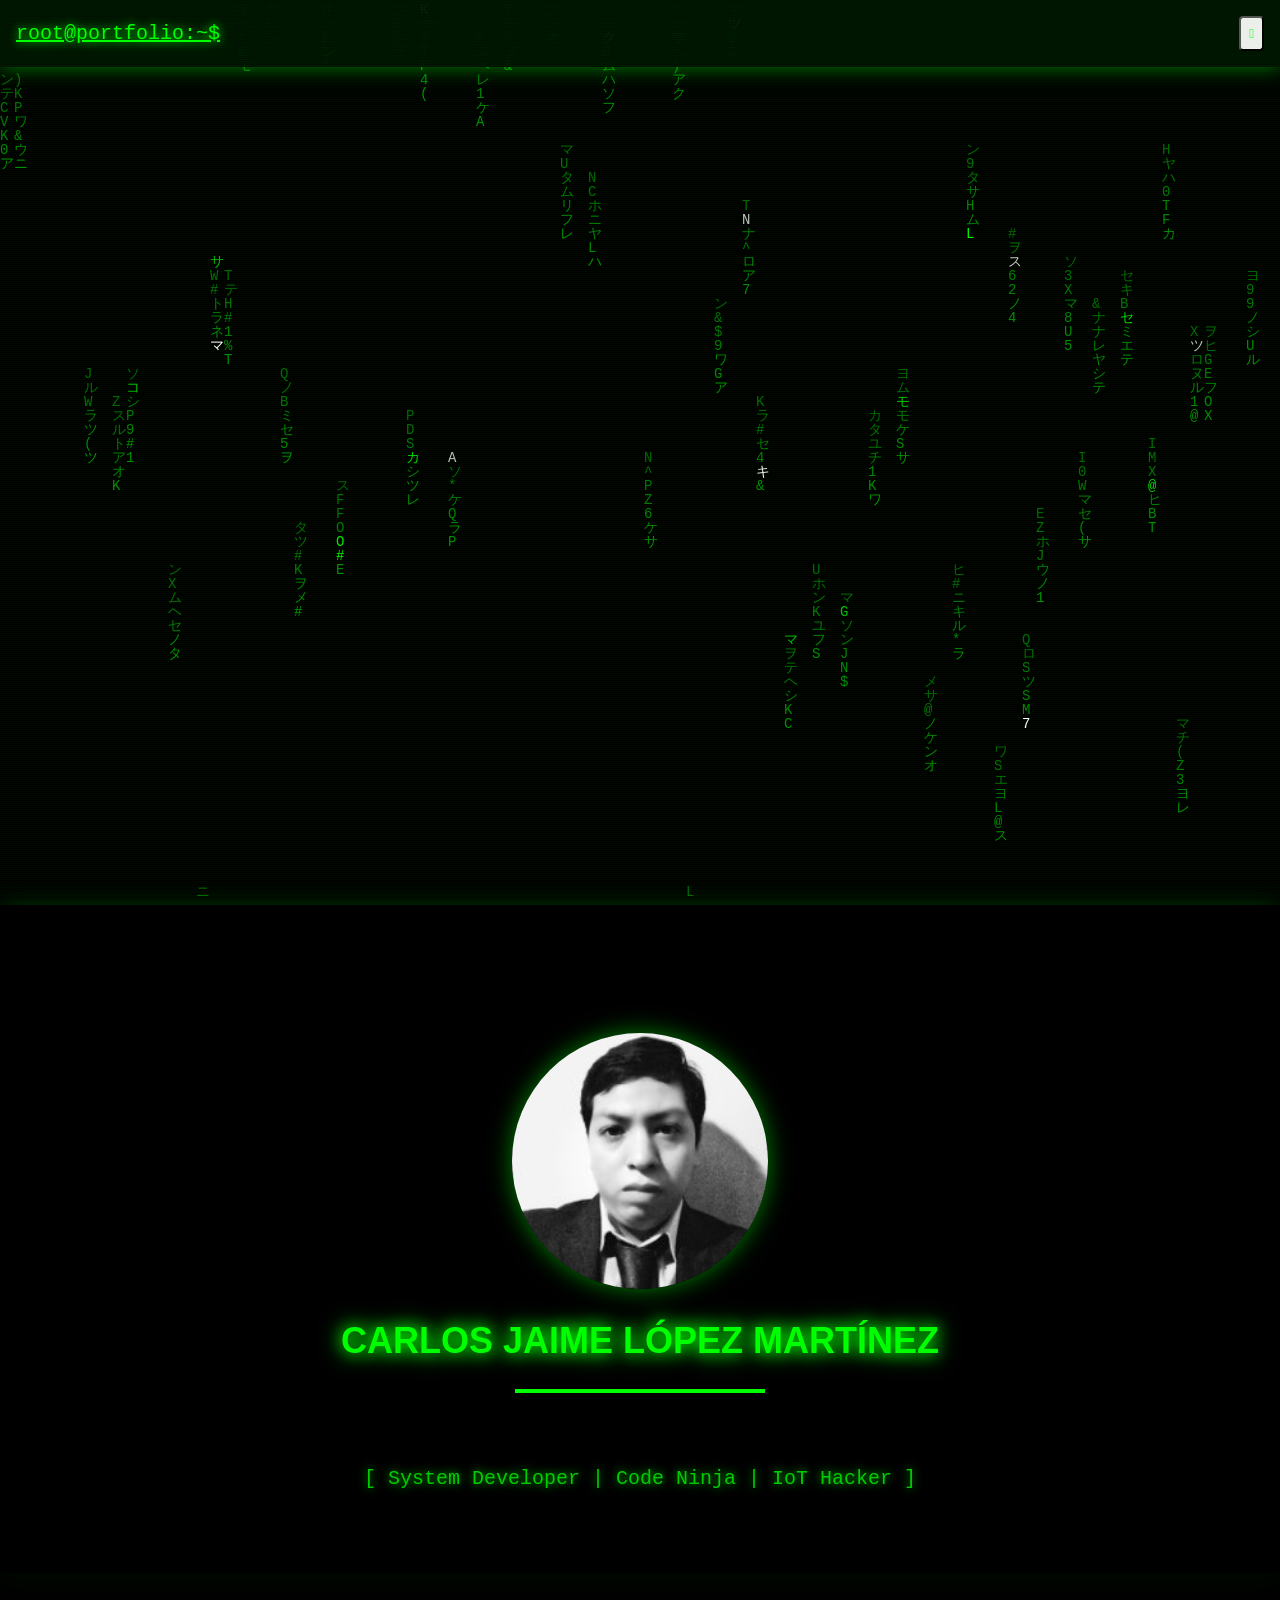
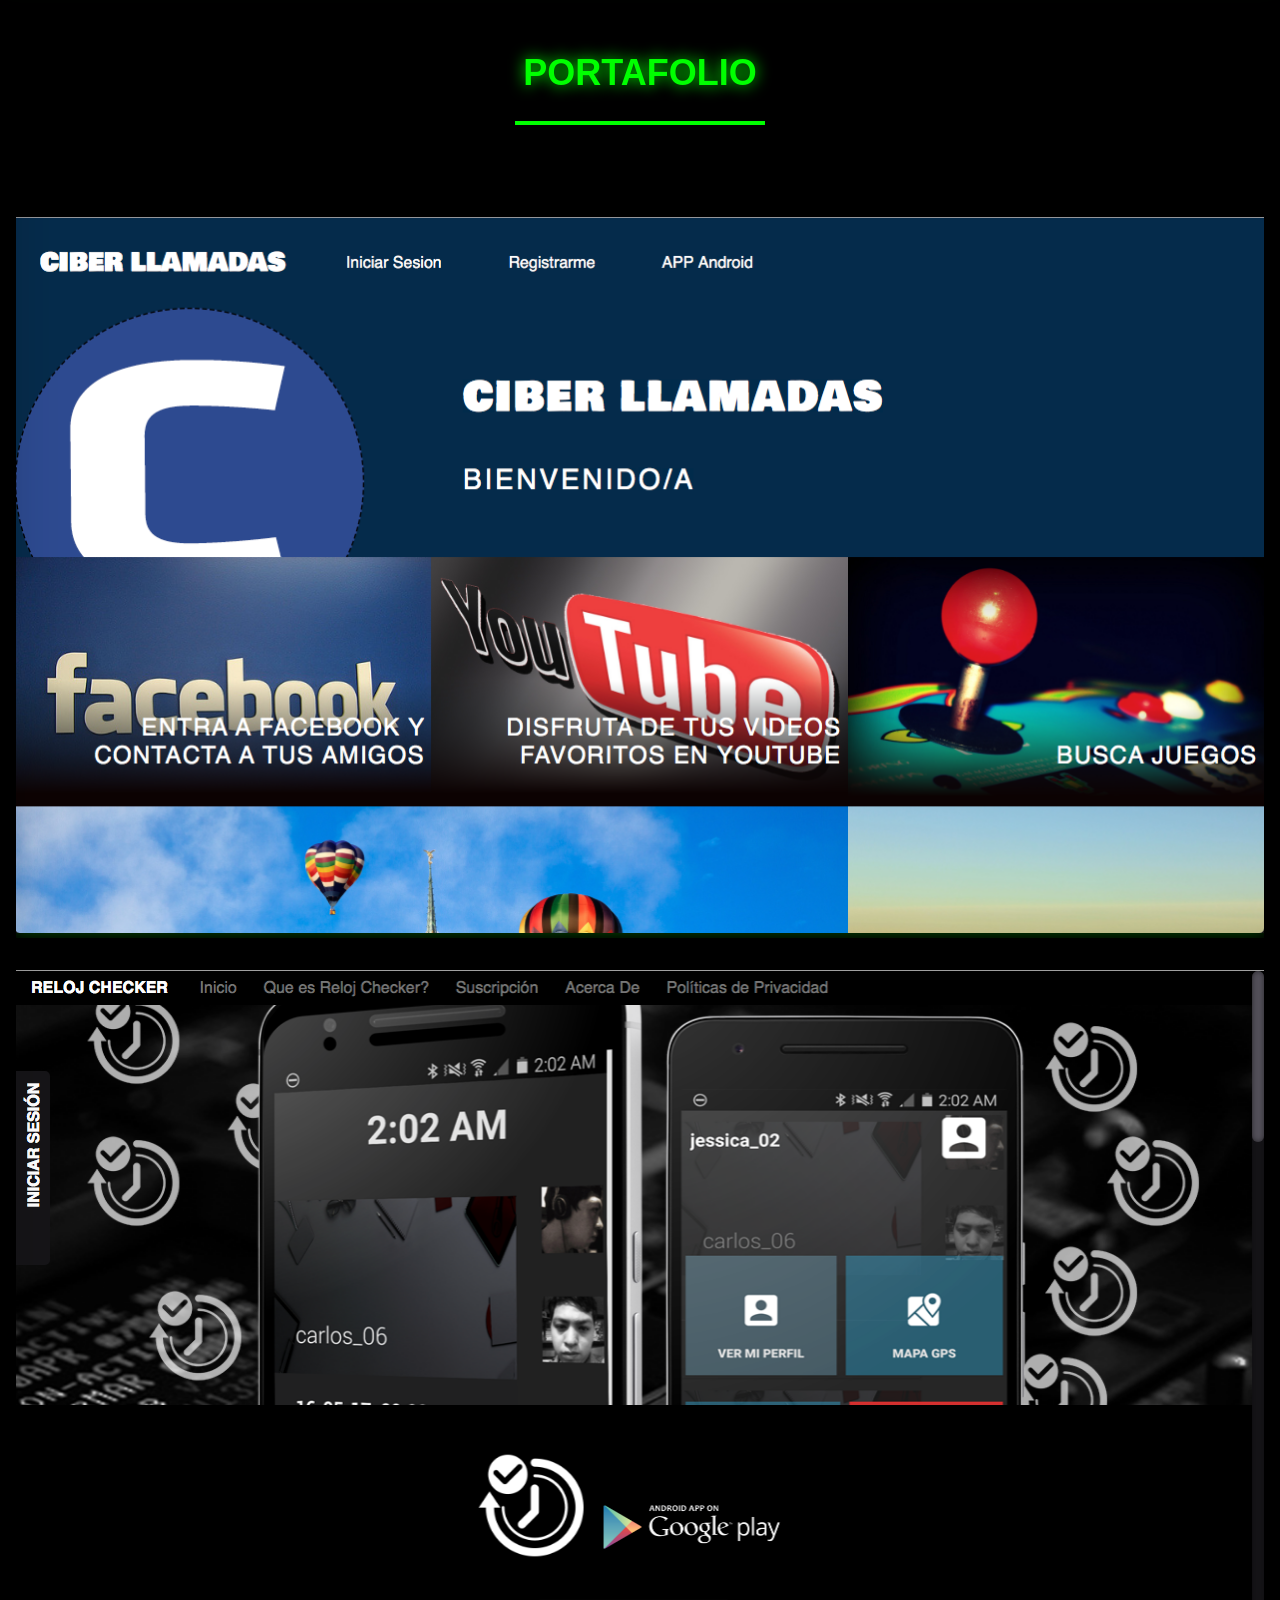
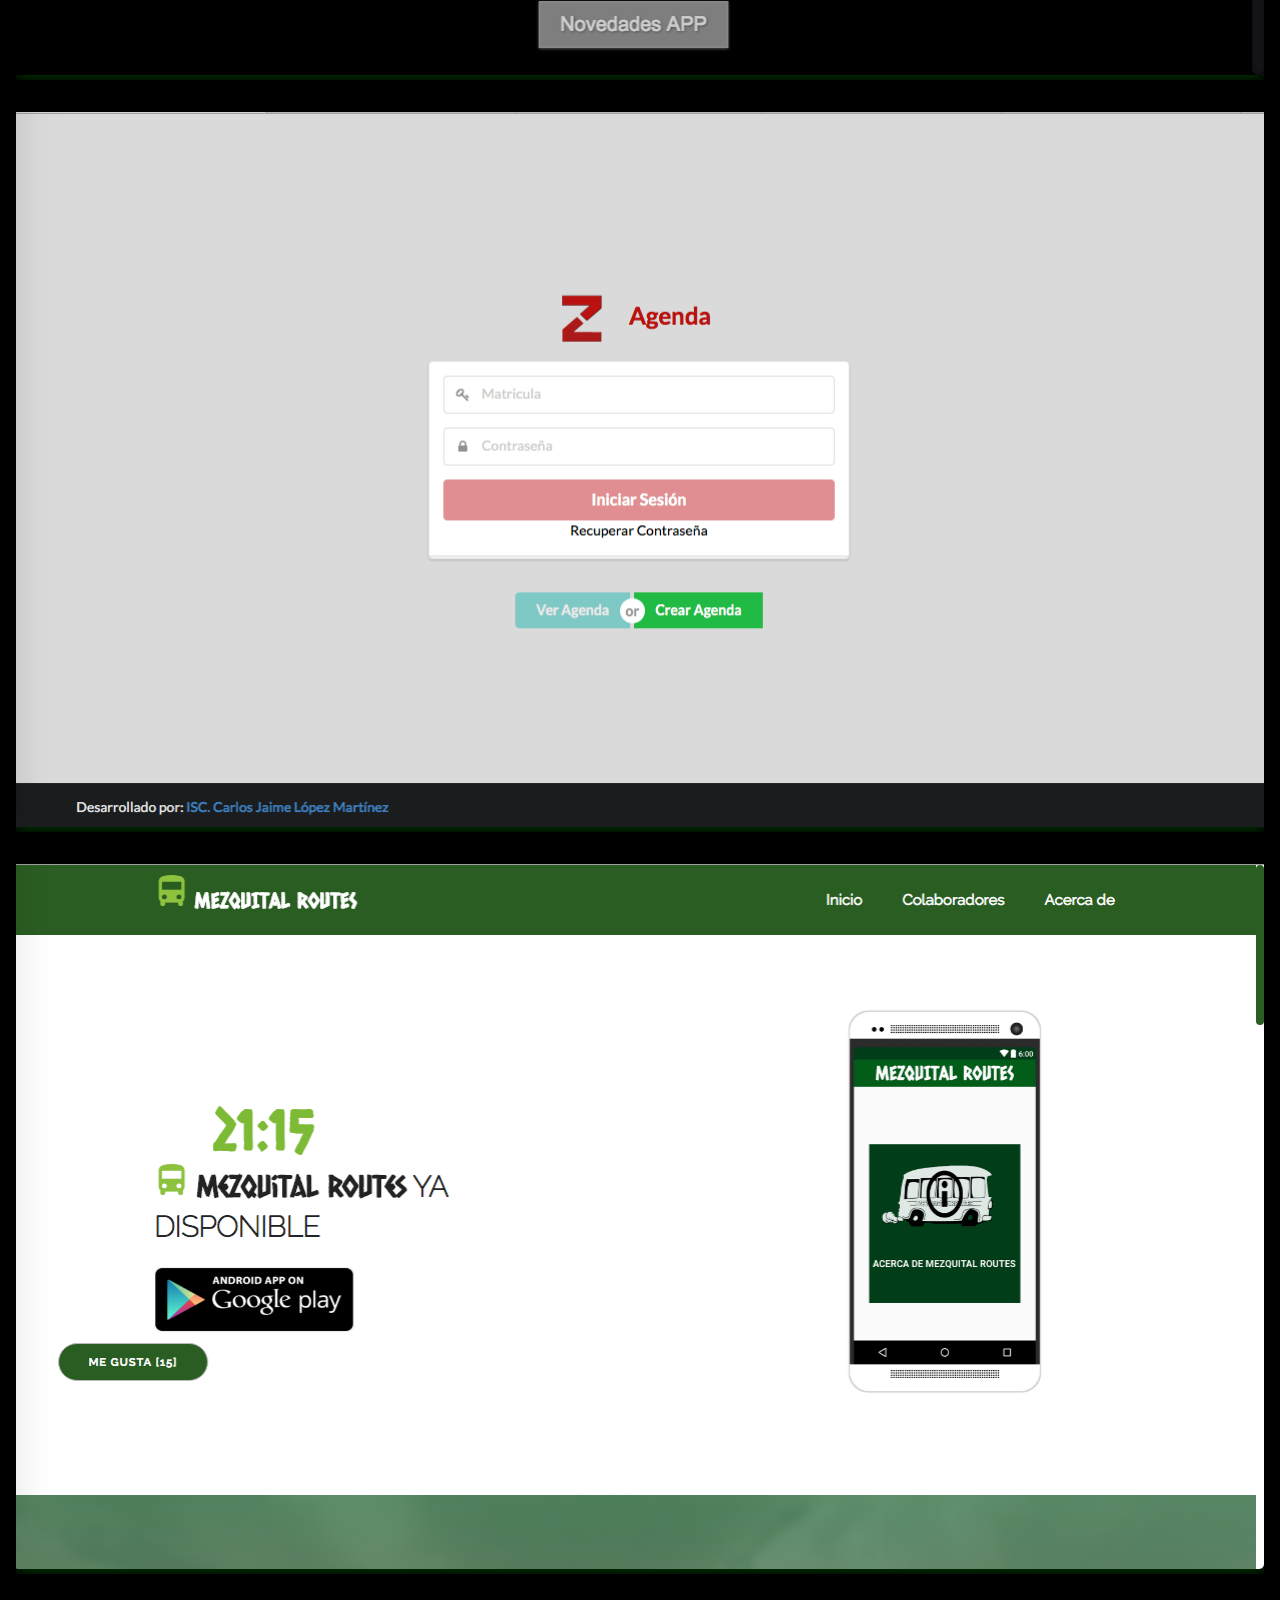
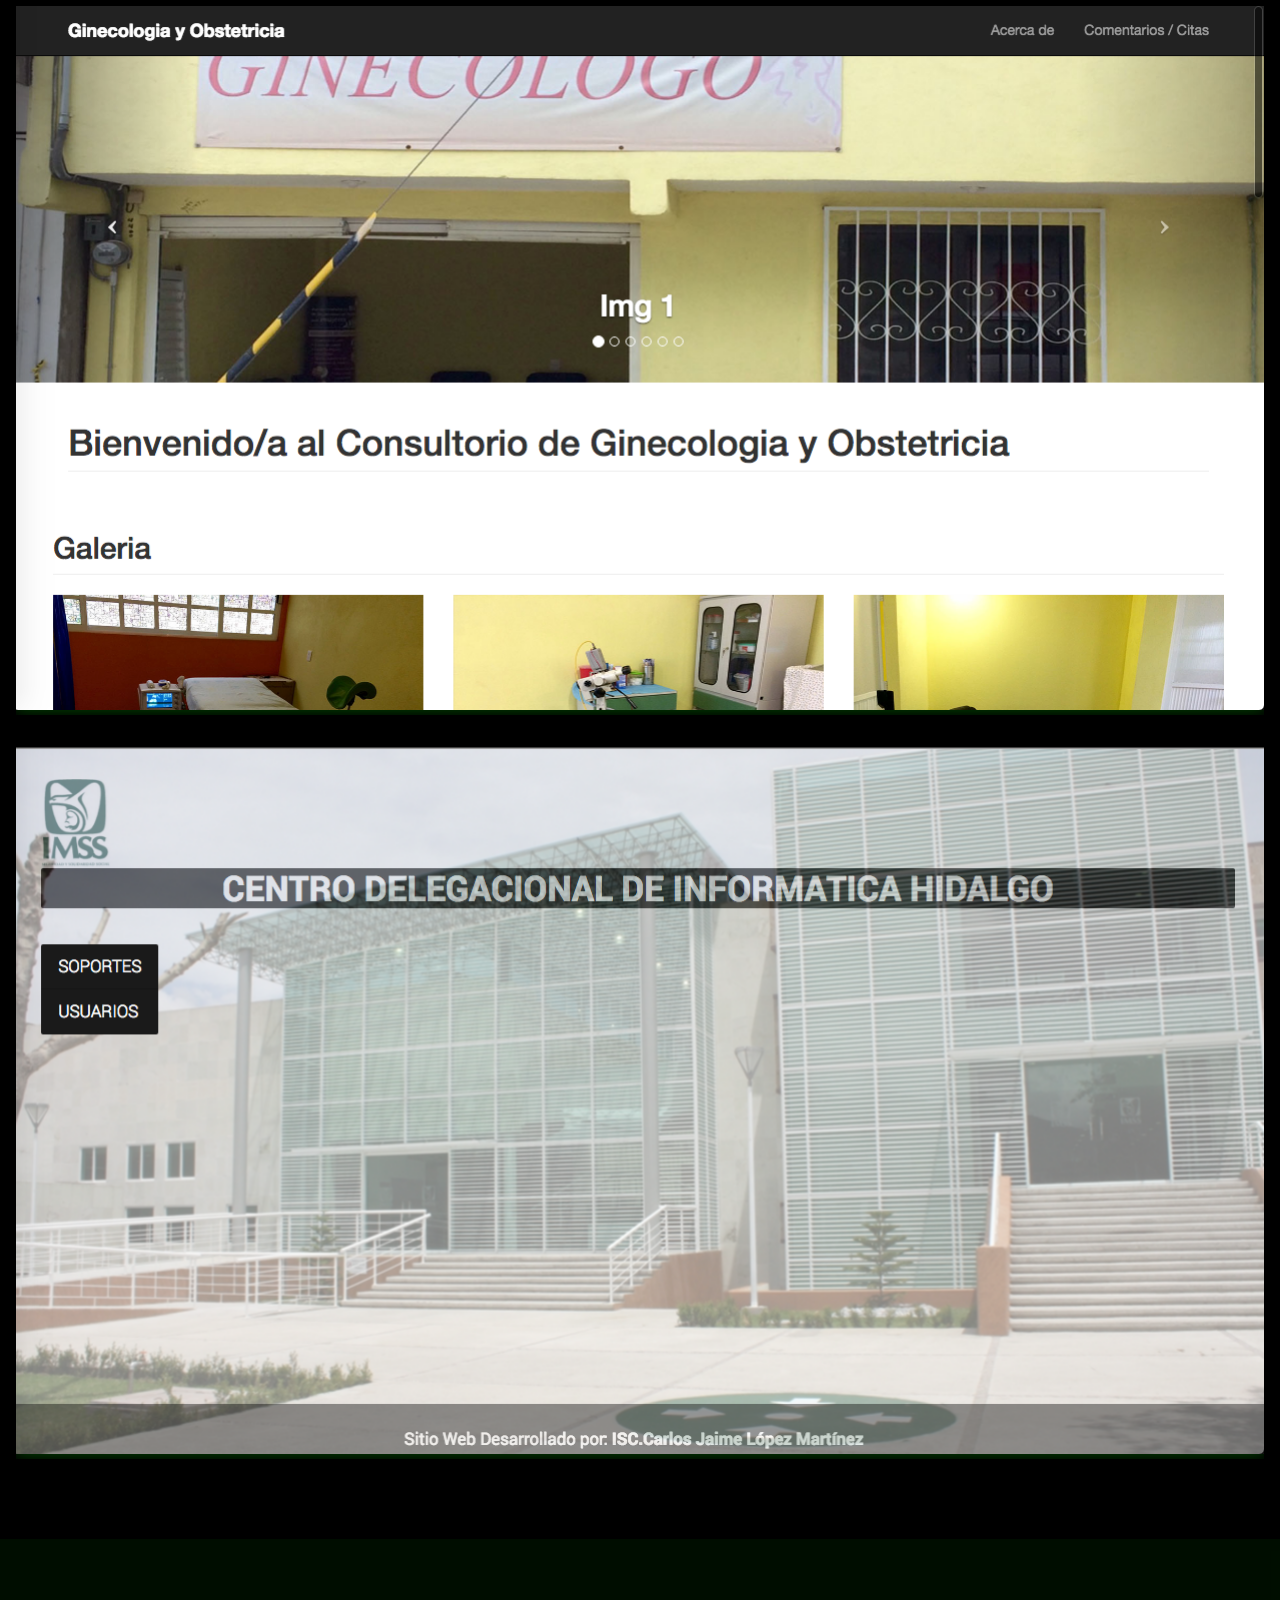
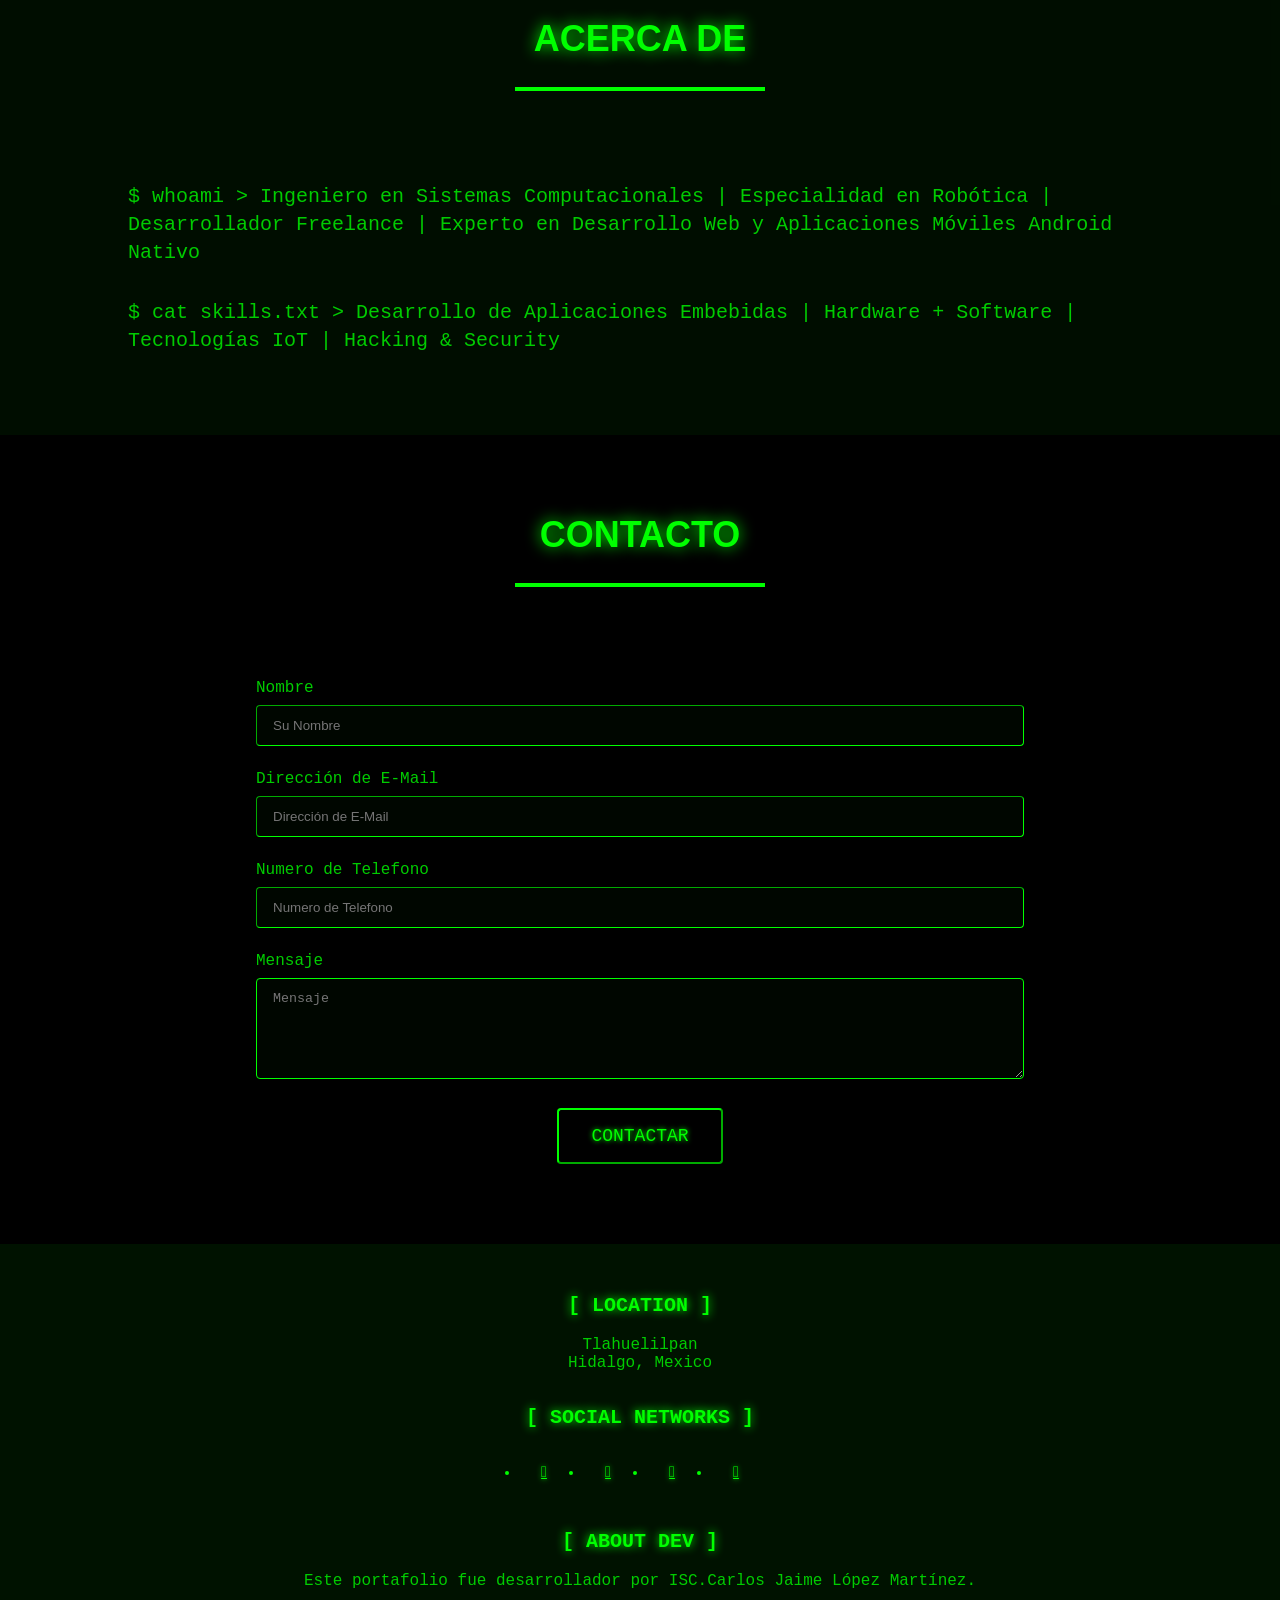
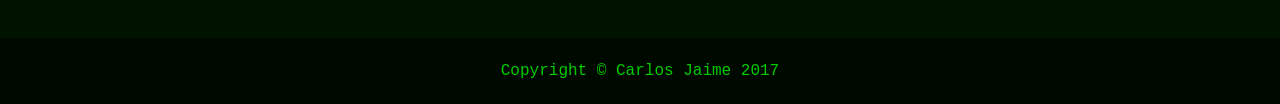
==== commit f993ac33: "Convert portfolio from Bootstrap to Tailwind CSS with Matrix theme Co-authored-by: carlosjaime <5743" ====
--- a/index.html
+++ b/index.html
@@ -11,19 +11,11 @@
 
     <title>Portafolio - Carlos Jaime López Martínez</title>
 
-    <!-- Bootstrap Core CSS -->
-    <link href="bootstrap.min.css" rel="stylesheet">
-
-    <!-- Theme CSS -->
-    <link href="freelancer.min.css" rel="stylesheet">
+    <!-- Custom Tailwind-like CSS -->
+    <link href="tailwind-custom.css" rel="stylesheet">
 
     <!-- Custom Fonts -->
     <link href="font-awesome.min.css" rel="stylesheet" type="text/css">
-    <link href="https://fonts.googleapis.com/css?family=Montserrat:400,700" rel="stylesheet" type="text/css">
-    <link href="https://fonts.googleapis.com/css?family=Lato:400,700,400italic,700italic" rel="stylesheet" type="text/css">
-
-    <!-- Matrix Theme CSS -->
-    <link href="matrix-theme.css" rel="stylesheet">
 
     <!-- HTML5 Shim and Respond.js IE8 support of HTML5 elements and media queries -->
     <!-- WARNING: Respond.js doesn't work if you view the page via file:// -->
@@ -38,516 +30,551 @@
 <div id="skipnav"><a href="#maincontent"></a></div>
 
     <!-- Navigation -->
-    <nav id="mainNav" class="navbar navbar-default navbar-fixed-top navbar-custom">
-        <div class="container">
-            <!-- Brand and toggle get grouped for better mobile display -->
-            <div class="navbar-header page-scroll">
-                <button type="button" class="navbar-toggle" data-toggle="collapse" data-target="#bs-example-navbar-collapse-1">
-                    <span class="sr-only">Toggle navigation</span> Menu <i class="fa fa-bars"></i>
+    <nav id="mainNav" class="fixed top-0 w-full z-50 bg-[rgba(0,20,0,0.95)] border-b-2 border-matrix-green shadow-[0_0_20px_rgba(0,255,0,0.5)]">
+        <div class="container mx-auto px-4">
+            <div class="flex justify-between items-center py-4">
+                <!-- Brand -->
+                <a href="#page-top" class="text-matrix-green text-xl font-mono hover:shadow-[0_0_20px_#00ff00,0_0_30px_#00ff00] transition-all duration-300" style="text-shadow: 0 0 10px #00ff00;">
+                    root@portfolio:~$
+                </a>
+
+                <!-- Mobile menu button -->
+                <button id="mobile-menu-button" class="md:hidden text-matrix-green hover:bg-[rgba(0,255,0,0.1)] p-2 rounded">
+                    <i class="fa fa-bars text-xl"></i>
                 </button>
-                <a class="navbar-brand" href="#page-top">root@portfolio:~$</a>
-            </div>
-
-            <!-- Collect the nav links, forms, and other content for toggling -->
-            <div class="collapse navbar-collapse" id="bs-example-navbar-collapse-1">
-                <ul class="nav navbar-nav navbar-right">
-                    <li class="hidden">
-                        <a href="#page-top"></a>
+
+                <!-- Desktop Navigation -->
+                <ul class="hidden md:flex space-x-6">
+                    <li>
+                        <a href="#portfolio" class="text-matrix-green font-mono hover:bg-[rgba(0,255,0,0.1)] px-4 py-2 rounded transition-all duration-300" style="text-shadow: 0 0 10px #00ff00;">
+                            Portafolio
+                        </a>
                     </li>
-                    <li class="page-scroll">
-                        <a href="#portfolio">Portafolio</a>
+                    <li>
+                        <a href="#about" class="text-matrix-green font-mono hover:bg-[rgba(0,255,0,0.1)] px-4 py-2 rounded transition-all duration-300" style="text-shadow: 0 0 10px #00ff00;">
+                            Acerca De
+                        </a>
                     </li>
-                    <li class="page-scroll">
-                        <a href="#about">Acerca De</a>
-                    </li>
-                    <li class="page-scroll">
-                        <a href="#contact">Contacto</a>
+                    <li>
+                        <a href="#contact" class="text-matrix-green font-mono hover:bg-[rgba(0,255,0,0.1)] px-4 py-2 rounded transition-all duration-300" style="text-shadow: 0 0 10px #00ff00;">
+                            Contacto
+                        </a>
                     </li>
                 </ul>
             </div>
-            <!-- /.navbar-collapse -->
-        </div>
-        <!-- /.container-fluid -->
+
+            <!-- Mobile Navigation -->
+            <div id="mobile-menu" class="hidden md:hidden pb-4">
+                <ul class="flex flex-col space-y-2">
+                    <li>
+                        <a href="#portfolio" class="block text-matrix-green font-mono hover:bg-[rgba(0,255,0,0.1)] px-4 py-2 rounded transition-all duration-300" style="text-shadow: 0 0 10px #00ff00;">
+                            Portafolio
+                        </a>
+                    </li>
+                    <li>
+                        <a href="#about" class="block text-matrix-green font-mono hover:bg-[rgba(0,255,0,0.1)] px-4 py-2 rounded transition-all duration-300" style="text-shadow: 0 0 10px #00ff00;">
+                            Acerca De
+                        </a>
+                    </li>
+                    <li>
+                        <a href="#contact" class="block text-matrix-green font-mono hover:bg-[rgba(0,255,0,0.1)] px-4 py-2 rounded transition-all duration-300" style="text-shadow: 0 0 10px #00ff00;">
+                            Contacto
+                        </a>
+                    </li>
+                </ul>
+            </div>
+        </div>
     </nav>
 
     <!-- Header -->
-    <header>
-        <div class="container" id="maincontent" tabindex="-1">
-            <div class="row">
-                <div class="col-lg-12">
-                    <img class="img-responsive" src="jimmy.jpg" alt="">
-                    <div class="intro-text">
-                        <h1 class="name">Carlos Jaime López Martínez</h1>
-                        <hr class="star-light">
-                        <span class="skills">[ System Developer | Code Ninja | IoT Hacker ]</span>
-                    </div>
+    <header class="bg-[rgba(0,0,0,0.8)] border-b-2 border-matrix-green shadow-[0_5px_30px_rgba(0,255,0,0.3)] pt-32 pb-20">
+        <div class="container mx-auto px-4" id="maincontent" tabindex="-1">
+            <div class="flex flex-col items-center">
+                <img class="w-64 h-64 object-cover rounded-full border-4 border-matrix-green shadow-[0_0_25px_rgba(0,255,0,0.5)]" src="jimmy.jpg" alt="Carlos Jaime">
+                <div class="text-center mt-8">
+                    <h1 class="text-4xl md:text-6xl font-montserrat font-bold uppercase glow-text" style="text-shadow: 0 0 15px #00ff00, 0 0 25px #00ff00;">Carlos Jaime López Martínez</h1>
+                    <hr class="star-divider">
+                    <span class="text-xl md:text-2xl text-matrix-darkgreen" style="text-shadow: 0 0 10px #00cc00;">[ System Developer | Code Ninja | IoT Hacker ]</span>
                 </div>
             </div>
         </div>
     </header>
 
     <!-- Portfolio Grid Section -->
-    <section id="portfolio">
-        <div class="container">
-            <div class="row">
-                <div class="col-lg-12 text-center">
-                    <h2>Portafolio</h2>
-                    <hr class="star-primary">
-                </div>
-            </div>
-            <div class="row">
-                <div class="col-sm-4 portfolio-item">
-                    <a href="#portfolioModal1" class="portfolio-link" data-toggle="modal">
-                        <div class="caption">
-                            <div class="caption-content">
-                                <i class="fa fa-search-plus fa-3x"></i>
-                            </div>
-                        </div>
-                        <img src="sitiociberllamadas.png" class="img-responsive" alt="Cabin">
-                    </a>
-                </div>
-                <div class="col-sm-4 portfolio-item">
-                    <a href="#portfolioModal2" class="portfolio-link" data-toggle="modal">
-                        <div class="caption">
-                            <div class="caption-content">
-                                <i class="fa fa-search-plus fa-3x"></i>
-                            </div>
-                        </div>
-                        <img src="sitiorelojchecker.png" class="img-responsive" alt="Slice of cake">
-                    </a>
-                </div>
-                <div class="col-sm-4 portfolio-item">
-                    <a href="#portfolioModal3" class="portfolio-link" data-toggle="modal">
-                        <div class="caption">
-                            <div class="caption-content">
-                                <i class="fa fa-search-plus fa-3x"></i>
-                            </div>
-                        </div>
-                        <img src="sitioagendazaleta.png" class="img-responsive" alt="Circus tent">
-                    </a>
-                </div>
-                <div class="col-sm-4 portfolio-item">
-                    <a href="#portfolioModal4" class="portfolio-link" data-toggle="modal">
-                        <div class="caption">
-                            <div class="caption-content">
-                                <i class="fa fa-search-plus fa-3x"></i>
-                            </div>
-                        </div>
-                        <img src="sitiomezquitalroutes.png" class="img-responsive" alt="Game controller">
-                    </a>
-                </div>
-                <div class="col-sm-4 portfolio-item">
-                    <a href="#portfolioModal5" class="portfolio-link" data-toggle="modal">
-                        <div class="caption">
-                            <div class="caption-content">
-                                <i class="fa fa-search-plus fa-3x"></i>
-                            </div>
-                        </div>
-                        <img src="sitiodracevedo.png" class="img-responsive" alt="Safe">
-                    </a>
-                </div>
-                <div class="col-sm-4 portfolio-item">
-                    <a href="#portfolioModal6" class="portfolio-link" data-toggle="modal">
-                        <div class="caption">
-                            <div class="caption-content">
-                                <i class="fa fa-search-plus fa-3x"></i>
-                            </div>
-                        </div>
-                        <img src="sitiodelegacionimss.png" class="img-responsive" alt="Submarine">
-                    </a>
+    <section id="portfolio" class="bg-[rgba(0,0,0,0.85)] py-20">
+        <div class="container mx-auto px-4">
+            <div class="text-center mb-12">
+                <h2 class="text-4xl font-montserrat font-bold uppercase text-matrix-green" style="text-shadow: 0 0 15px #00ff00;">Portafolio</h2>
+                <hr class="star-divider">
+            </div>
+            <div class="grid grid-cols-1 sm:grid-cols-2 lg:grid-cols-3 gap-8">
+                <div class="portfolio-item group relative overflow-hidden cursor-pointer" onclick="openModal('portfolioModal1')">
+                    <div class="relative">
+                        <img src="sitiociberllamadas.png" class="w-full h-auto border-2 border-matrix-green shadow-[0_0_15px_rgba(0,255,0,0.3)] transition-all duration-300 group-hover:shadow-[0_0_30px_rgba(0,255,0,0.7)]" alt="Cabin">
+                        <div class="absolute inset-0 bg-[rgba(0,255,0,0.95)] flex items-center justify-center opacity-0 group-hover:opacity-100 transition-opacity duration-300">
+                            <i class="fa fa-search-plus fa-3x text-black"></i>
+                        </div>
+                    </div>
+                </div>
+                <div class="portfolio-item group relative overflow-hidden cursor-pointer" onclick="openModal('portfolioModal2')">
+                    <div class="relative">
+                        <img src="sitiorelojchecker.png" class="w-full h-auto border-2 border-matrix-green shadow-[0_0_15px_rgba(0,255,0,0.3)] transition-all duration-300 group-hover:shadow-[0_0_30px_rgba(0,255,0,0.7)]" alt="Slice of cake">
+                        <div class="absolute inset-0 bg-[rgba(0,255,0,0.95)] flex items-center justify-center opacity-0 group-hover:opacity-100 transition-opacity duration-300">
+                            <i class="fa fa-search-plus fa-3x text-black"></i>
+                        </div>
+                    </div>
+                </div>
+                <div class="portfolio-item group relative overflow-hidden cursor-pointer" onclick="openModal('portfolioModal3')">
+                    <div class="relative">
+                        <img src="sitioagendazaleta.png" class="w-full h-auto border-2 border-matrix-green shadow-[0_0_15px_rgba(0,255,0,0.3)] transition-all duration-300 group-hover:shadow-[0_0_30px_rgba(0,255,0,0.7)]" alt="Circus tent">
+                        <div class="absolute inset-0 bg-[rgba(0,255,0,0.95)] flex items-center justify-center opacity-0 group-hover:opacity-100 transition-opacity duration-300">
+                            <i class="fa fa-search-plus fa-3x text-black"></i>
+                        </div>
+                    </div>
+                </div>
+                <div class="portfolio-item group relative overflow-hidden cursor-pointer" onclick="openModal('portfolioModal4')">
+                    <div class="relative">
+                        <img src="sitiomezquitalroutes.png" class="w-full h-auto border-2 border-matrix-green shadow-[0_0_15px_rgba(0,255,0,0.3)] transition-all duration-300 group-hover:shadow-[0_0_30px_rgba(0,255,0,0.7)]" alt="Game controller">
+                        <div class="absolute inset-0 bg-[rgba(0,255,0,0.95)] flex items-center justify-center opacity-0 group-hover:opacity-100 transition-opacity duration-300">
+                            <i class="fa fa-search-plus fa-3x text-black"></i>
+                        </div>
+                    </div>
+                </div>
+                <div class="portfolio-item group relative overflow-hidden cursor-pointer" onclick="openModal('portfolioModal5')">
+                    <div class="relative">
+                        <img src="sitiodracevedo.png" class="w-full h-auto border-2 border-matrix-green shadow-[0_0_15px_rgba(0,255,0,0.3)] transition-all duration-300 group-hover:shadow-[0_0_30px_rgba(0,255,0,0.7)]" alt="Safe">
+                        <div class="absolute inset-0 bg-[rgba(0,255,0,0.95)] flex items-center justify-center opacity-0 group-hover:opacity-100 transition-opacity duration-300">
+                            <i class="fa fa-search-plus fa-3x text-black"></i>
+                        </div>
+                    </div>
+                </div>
+                <div class="portfolio-item group relative overflow-hidden cursor-pointer" onclick="openModal('portfolioModal6')">
+                    <div class="relative">
+                        <img src="sitiodelegacionimss.png" class="w-full h-auto border-2 border-matrix-green shadow-[0_0_15px_rgba(0,255,0,0.3)] transition-all duration-300 group-hover:shadow-[0_0_30px_rgba(0,255,0,0.7)]" alt="Submarine">
+                        <div class="absolute inset-0 bg-[rgba(0,255,0,0.95)] flex items-center justify-center opacity-0 group-hover:opacity-100 transition-opacity duration-300">
+                            <i class="fa fa-search-plus fa-3x text-black"></i>
+                        </div>
+                    </div>
                 </div>
             </div>
         </div>
     </section>
 
     <!-- About Section -->
-    <section class="success" id="about">
-        <div class="container">
-            <div class="row">
-                <div class="col-lg-12 text-center">
-                    <h2>Acerca De</h2>
-                    <hr class="star-light">
-                </div>
-            </div>
-            <div class="row">
-                <div class="col-lg-4 col-lg-offset-2">
-                    <p>$ whoami > Ingeniero en Sistemas Computacionales | Especialidad en Robótica | Desarrollador Freelance | Experto en Desarrollo Web y Aplicaciones Móviles Android Nativo</p>
-                </div>
-                <div class="col-lg-4">
-                    <p>$ cat skills.txt > Desarrollo de Aplicaciones Embebidas | Hardware + Software | Tecnologías IoT | Hacking & Security</p>
-                </div>
-                <!--<div class="col-lg-8 col-lg-offset-2 text-center">
-                    <a href="#" class="btn btn-lg btn-outline">
-                        <i class="fa fa-download"></i> Download Theme
-                    </a>
-                </div>-->
+    <section id="about" class="bg-[rgba(0,15,0,0.9)] border-t-2 border-b-2 border-matrix-green py-20">
+        <div class="container mx-auto px-4">
+            <div class="text-center mb-12">
+                <h2 class="text-4xl font-montserrat font-bold uppercase text-matrix-green" style="text-shadow: 0 0 15px #00ff00;">Acerca De</h2>
+                <hr class="star-divider">
+            </div>
+            <div class="grid grid-cols-1 lg:grid-cols-2 gap-8 max-w-5xl mx-auto">
+                <div>
+                    <p class="text-xl text-matrix-darkgreen">$ whoami > Ingeniero en Sistemas Computacionales | Especialidad en Robótica | Desarrollador Freelance | Experto en Desarrollo Web y Aplicaciones Móviles Android Nativo</p>
+                </div>
+                <div>
+                    <p class="text-xl text-matrix-darkgreen">$ cat skills.txt > Desarrollo de Aplicaciones Embebidas | Hardware + Software | Tecnologías IoT | Hacking & Security</p>
+                </div>
             </div>
         </div>
     </section>
 
     <!-- Contact Section -->
-    <section id="contact">
-        <div class="container">
-            <div class="row">
-                <div class="col-lg-12 text-center">
-                    <h2>Contacto</h2>
-                    <hr class="star-primary">
-                </div>
-            </div>
-            <div class="row">
-                <div class="col-lg-8 col-lg-offset-2">
-                    <!-- To configure the contact form email address, go to mail/contact_me.php and update the email address in the PHP file on line 19. -->
-                    <!-- The form should work on most web servers, but if the form is not working you may need to configure your web server differently. -->
-                    <form name="sentMessage" id="contactForm" novalidate>
-                        <div class="row control-group">
-                            <div class="form-group col-xs-12 floating-label-form-group controls">
-                                <label for="name">Nombre</label>
-                                <input type="text" class="form-control" placeholder="Su Nombre" id="name" required data-validation-required-message="Por favor Ingrese su Nombre.">
-                                <p class="help-block text-danger"></p>
-                            </div>
-                        </div>
-                        <div class="row control-group">
-                            <div class="form-group col-xs-12 floating-label-form-group controls">
-                                <label for="email">Dirección de E-Mail</label>
-                                <input type="email" class="form-control" placeholder="Dirección de E-Mail" id="email" required data-validation-required-message="Por Favor Ingrese su E-Mail.">
-                                <p class="help-block text-danger"></p>
-                            </div>
-                        </div>
-                        <div class="row control-group">
-                            <div class="form-group col-xs-12 floating-label-form-group controls">
-                                <label for="phone">Numero de Telefono</label>
-                                <input type="tel" class="form-control" placeholder="Numero de Telefono" id="phone" required data-validation-required-message="Por Favor Ingrese su Numero de Telefono.">
-                                <p class="help-block text-danger"></p>
-                            </div>
-                        </div>
-                        <div class="row control-group">
-                            <div class="form-group col-xs-12 floating-label-form-group controls">
-                                <label for="message">Mensaje</label>
-                                <textarea rows="5" class="form-control" placeholder="Mensaje" id="message" required data-validation-required-message="Por Favor Redacte su Mensaje."></textarea>
-                                <p class="help-block text-danger"></p>
-                            </div>
-                        </div>
-                        <br>
-                        <div id="success"></div>
-                        <div class="row">
-                            <div class="form-group col-xs-12">
-                                <button type="submit" class="btn btn-success btn-lg">CONTACTAR</button>
-                            </div>
-                        </div>
-                    </form>
-                </div>
+    <section id="contact" class="bg-[rgba(0,0,0,0.85)] py-20">
+        <div class="container mx-auto px-4">
+            <div class="text-center mb-12">
+                <h2 class="text-4xl font-montserrat font-bold uppercase text-matrix-green" style="text-shadow: 0 0 15px #00ff00;">Contacto</h2>
+                <hr class="star-divider">
+            </div>
+            <div class="max-w-3xl mx-auto">
+                <!-- To configure the contact form email address, go to mail/contact_me.php and update the email address in the PHP file on line 19. -->
+                <!-- The form should work on most web servers, but if the form is not working you may need to configure your web server differently. -->
+                <form name="sentMessage" id="contactForm" novalidate>
+                    <div class="mb-6">
+                        <div class="relative">
+                            <label for="name" class="block text-matrix-darkgreen mb-2">Nombre</label>
+                            <input type="text" class="w-full bg-[rgba(0,20,0,0.3)] border border-matrix-green text-matrix-green px-4 py-3 rounded focus:outline-none focus:ring-2 focus:ring-matrix-green" placeholder="Su Nombre" id="name" required>
+                            <p class="help-block text-red-500 mt-2 hidden"></p>
+                        </div>
+                    </div>
+                    <div class="mb-6">
+                        <div class="relative">
+                            <label for="email" class="block text-matrix-darkgreen mb-2">Dirección de E-Mail</label>
+                            <input type="email" class="w-full bg-[rgba(0,20,0,0.3)] border border-matrix-green text-matrix-green px-4 py-3 rounded focus:outline-none focus:ring-2 focus:ring-matrix-green" placeholder="Dirección de E-Mail" id="email" required>
+                            <p class="help-block text-red-500 mt-2 hidden"></p>
+                        </div>
+                    </div>
+                    <div class="mb-6">
+                        <div class="relative">
+                            <label for="phone" class="block text-matrix-darkgreen mb-2">Numero de Telefono</label>
+                            <input type="tel" class="w-full bg-[rgba(0,20,0,0.3)] border border-matrix-green text-matrix-green px-4 py-3 rounded focus:outline-none focus:ring-2 focus:ring-matrix-green" placeholder="Numero de Telefono" id="phone" required>
+                            <p class="help-block text-red-500 mt-2 hidden"></p>
+                        </div>
+                    </div>
+                    <div class="mb-6">
+                        <div class="relative">
+                            <label for="message" class="block text-matrix-darkgreen mb-2">Mensaje</label>
+                            <textarea rows="5" class="w-full bg-[rgba(0,20,0,0.3)] border border-matrix-green text-matrix-green px-4 py-3 rounded focus:outline-none focus:ring-2 focus:ring-matrix-green" placeholder="Mensaje" id="message" required></textarea>
+                            <p class="help-block text-red-500 mt-2 hidden"></p>
+                        </div>
+                    </div>
+                    <div id="success"></div>
+                    <div class="text-center">
+                        <button type="submit" class="bg-transparent border-2 border-matrix-green text-matrix-green font-mono px-8 py-3 rounded hover:bg-matrix-green hover:text-black transition-all duration-300 hover:shadow-[0_0_20px_rgba(0,255,0,0.8)] text-lg" style="text-shadow: 0 0 5px #00ff00;">
+                            CONTACTAR
+                        </button>
+                    </div>
+                </form>
             </div>
         </div>
     </section>
 
     <!-- Footer -->
-    <footer class="text-center">
-        <div class="footer-above">
-            <div class="container">
-                <div class="row">
-                    <div class="footer-col col-md-4">
-                        <h3>[ LOCATION ]</h3>
-                        <p>Tlahuelilpan
-                            <br>Hidalgo, Mexico</p>
-                    </div>
-                    <div class="footer-col col-md-4">
-                        <h3>[ SOCIAL NETWORKS ]</h3>
-                        <ul class="list-inline">
+    <footer class="bg-black text-matrix-green border-t-2 border-matrix-green">
+        <div class="bg-[rgba(0,20,0,0.9)] py-12">
+            <div class="container mx-auto px-4">
+                <div class="grid grid-cols-1 md:grid-cols-3 gap-8 text-center">
+                    <div>
+                        <h3 class="text-xl font-bold mb-4" style="text-shadow: 0 0 10px #00ff00;">[ LOCATION ]</h3>
+                        <p class="text-matrix-darkgreen">Tlahuelilpan<br>Hidalgo, Mexico</p>
+                    </div>
+                    <div>
+                        <h3 class="text-xl font-bold mb-4" style="text-shadow: 0 0 10px #00ff00;">[ SOCIAL NETWORKS ]</h3>
+                        <ul class="flex justify-center space-x-4">
                             <li>
-                                <a href="http://facebook.com/jimmy.lopez.mtz" class="btn-social btn-outline" target="_blank"><span class="sr-only">Facebook</span><i class="fa fa-fw fa-facebook"></i></a>
+                                <a href="http://facebook.com/jimmy.lopez.mtz" class="inline-flex items-center justify-center w-12 h-12 border-2 border-matrix-green rounded-full text-matrix-green hover:bg-[rgba(0,255,0,0.2)] hover:shadow-[0_0_15px_rgba(0,255,0,0.5)] transition-all duration-300" target="_blank" style="text-shadow: 0 0 5px #00ff00;">
+                                    <span class="sr-only">Facebook</span><i class="fa fa-fw fa-facebook"></i>
+                                </a>
                             </li>
                             <li>
-                                <a href="https://plus.google.com/u/0/+carlosjaimelopezmartinez" class="btn-social btn-outline" target="_blank"><span class="sr-only">Google Plus</span><i class="fa fa-fw fa-google-plus"></i></a>
+                                <a href="https://plus.google.com/u/0/+carlosjaimelopezmartinez" class="inline-flex items-center justify-center w-12 h-12 border-2 border-matrix-green rounded-full text-matrix-green hover:bg-[rgba(0,255,0,0.2)] hover:shadow-[0_0_15px_rgba(0,255,0,0.5)] transition-all duration-300" target="_blank" style="text-shadow: 0 0 5px #00ff00;">
+                                    <span class="sr-only">Google Plus</span><i class="fa fa-fw fa-google-plus"></i>
+                                </a>
                             </li>
                             <li>
-                                <a href="http://twitter.com/jaimtito682004" class="btn-social btn-outline" target="_blank"><span class="sr-only">Twitter</span><i class="fa fa-fw fa-twitter"></i></a>
+                                <a href="http://twitter.com/jaimtito682004" class="inline-flex items-center justify-center w-12 h-12 border-2 border-matrix-green rounded-full text-matrix-green hover:bg-[rgba(0,255,0,0.2)] hover:shadow-[0_0_15px_rgba(0,255,0,0.5)] transition-all duration-300" target="_blank" style="text-shadow: 0 0 5px #00ff00;">
+                                    <span class="sr-only">Twitter</span><i class="fa fa-fw fa-twitter"></i>
+                                </a>
                             </li>
                             <li>
-                                <a href="http://linkedin.com/in/jimmy-lopez/" class="btn-social btn-outline" target="_blank"><span class="sr-only">Linked In</span><i class="fa fa-fw fa-linkedin"></i></a>
+                                <a href="http://linkedin.com/in/jimmy-lopez/" class="inline-flex items-center justify-center w-12 h-12 border-2 border-matrix-green rounded-full text-matrix-green hover:bg-[rgba(0,255,0,0.2)] hover:shadow-[0_0_15px_rgba(0,255,0,0.5)] transition-all duration-300" target="_blank" style="text-shadow: 0 0 5px #00ff00;">
+                                    <span class="sr-only">Linked In</span><i class="fa fa-fw fa-linkedin"></i>
+                                </a>
                             </li>
-                            <!--<li>
-                                <a href="#" class="btn-social btn-outline"><span class="sr-only">Dribble</span><i class="fa fa-fw fa-dribbble"></i></a>
-                            </li>-->
                         </ul>
                     </div>
-                    <div class="footer-col col-md-4">
-                        <h3>[ ABOUT DEV ]</h3>
-                        <p>Este portafolio fue desarrollador por ISC.Carlos Jaime López Martínez.</p>
-                    </div>
-                </div>
-            </div>
-        </div>
-        <div class="footer-below">
-            <div class="container">
-                <div class="row">
-                    <div class="col-lg-12">
-                        Copyright &copy; Carlos Jaime 2017
-                    </div>
+                    <div>
+                        <h3 class="text-xl font-bold mb-4" style="text-shadow: 0 0 10px #00ff00;">[ ABOUT DEV ]</h3>
+                        <p class="text-matrix-darkgreen">Este portafolio fue desarrollador por ISC.Carlos Jaime López Martínez.</p>
+                    </div>
+                </div>
+            </div>
+        </div>
+        <div class="bg-[rgba(0,10,0,0.95)] py-6">
+            <div class="container mx-auto px-4">
+                <div class="text-center text-matrix-darkgreen">
+                    Copyright &copy; Carlos Jaime 2017
                 </div>
             </div>
         </div>
     </footer>
 
     <!-- Scroll to Top Button (Only visible on small and extra-small screen sizes) -->
-    <div class="scroll-top page-scroll hidden-sm hidden-xs hidden-lg hidden-md">
-        <a class="btn btn-primary" href="#page-top">
+    <div class="fixed bottom-8 right-8 z-50 hidden" id="scroll-top">
+        <a href="#page-top" class="inline-flex items-center justify-center w-12 h-12 bg-transparent border-2 border-matrix-green text-matrix-green rounded hover:bg-matrix-green hover:text-black transition-all duration-300">
             <i class="fa fa-chevron-up"></i>
         </a>
     </div>
 
     <!-- Portfolio Modals -->
-    <div class="portfolio-modal modal fade" id="portfolioModal1" tabindex="-1" role="dialog" aria-hidden="true">
-        <div class="modal-content">
-            <div class="close-modal" data-dismiss="modal">
-                <div class="lr">
-                    <div class="rl">
-                    </div>
-                </div>
-            </div>
-            <div class="container">
-                <div class="row">
-                    <div class="col-lg-8 col-lg-offset-2">
-                        <div class="modal-body">
-                            <h2>Sitio Web Ciber Llamadas</h2>
-                            <hr class="star-primary">
-                            <img src="sitiociberllamadas.png" class="img-responsive img-centered" alt="">
-                            <p>
-                            Sitio Web de informacion y entretenimiento para los usuarios del Ciber Cafe y adminstradores del ciber cafe estadisticas relevantes. 
-                            </p>
-                            <ul class="list-inline item-details">
-                                <li>Cliente:
-                                    <strong><a href="#">Jaime Lopez Lopez</a>
-                                    </strong>
-                                </li>
-                                <li>Fecha:
-                                    <strong><a href="#">Febrero 2016</a>
-                                    </strong>
-                                </li>
-                                <li>Desarrollo:
-                                    <strong><a href="#">Sitio Web y Aplicacion Movil Android</a>
-                                    </strong>
-                                </li>
-                            </ul>
-                            <button type="button" class="btn btn-default" data-dismiss="modal"><i class="fa fa-times"></i> Cerrar</button>
-                        </div>
-                    </div>
-                </div>
-            </div>
-        </div>
-    </div>
-    <div class="portfolio-modal modal fade" id="portfolioModal2" tabindex="-1" role="dialog" aria-hidden="true">
-        <div class="modal-content">
-            <div class="close-modal" data-dismiss="modal">
-                <div class="lr">
-                    <div class="rl">
-                    </div>
-                </div>
-            </div>
-            <div class="container">
-                <div class="row">
-                    <div class="col-lg-8 col-lg-offset-2">
-                        <div class="modal-body">
-                            <h2>Reloj Checker (Checker)</h2>
-                            <hr class="star-primary">
-                            <img src="sitiorelojchecker.png" class="img-responsive img-centered" alt="">
-                            <p>
-                            Sitio Web y Aplicación Movil para el control de checadas y salidas para los empleados de cualquier empresa u organizacion. 
-                            </p>
-                            <ul class="list-inline item-details">
-                                <li>Cliente:
-                                    <strong><a href="#">Dirigido a Empresas u Organizaciones</a>
-                                    </strong>
-                                </li>
-                                <li>Fecha:
-                                    <strong><a href="#">Mayo 2017</a>
-                                    </strong>
-                                </li>
-                                <li>Desarrollo:
-                                    <strong><a href="#">Desarrollo Web y Aplicación Movil Android</a>
-                                    </strong>
-                                </li>
-                            </ul>
-                            <button type="button" class="btn btn-default" data-dismiss="modal"><i class="fa fa-times"></i> Cerrar</button>
-                        </div>
-                    </div>
-                </div>
-            </div>
-        </div>
-    </div>
-    <div class="portfolio-modal modal fade" id="portfolioModal3" tabindex="-1" role="dialog" aria-hidden="true">
-        <div class="modal-content">
-            <div class="close-modal" data-dismiss="modal">
-                <div class="lr">
-                    <div class="rl">
-                    </div>
-                </div>
-            </div>
-            <div class="container">
-                <div class="row">
-                    <div class="col-lg-8 col-lg-offset-2">
-                        <div class="modal-body">
-                            <h2>Agenda Zaleta</h2>
-                            <hr class="star-primary">
-                            <img src="sitioagendazaleta.png" class="img-responsive img-centered" alt="">
-                            
-                            <p>
-                            Desarrollo de una Agenda para el Secretario del Sindicato Nacional de Trabajadores del Seguro Social (SNTSS) para atender al personal de las distintas clinicas del estado de Hidalgo por medio de Internet sitio web y aplicacion movil para Android.
-                            </p>
-                            
-                            <ul class="list-inline item-details">
-                                <li>Cliente:
-                                    <strong><a href="#">Dr.Jaime Velazquez Zaleta</a>
-                                    </strong>
-                                </li>
-                                <li>Fecha:
-                                    <strong><a href="#">Julio 2017</a>
-                                    </strong>
-                                </li>
-                                <li>Desarrollo:
-                                    <strong><a href="#">Desarrollo Web y Aplicación Movil Android</a>
-                                    </strong>
-                                </li>
-                            </ul>
-                            <button type="button" class="btn btn-default" data-dismiss="modal"><i class="fa fa-times"></i> Cerrar</button>
-                        </div>
-                    </div>
-                </div>
-            </div>
-        </div>
-    </div>
-    <div class="portfolio-modal modal fade" id="portfolioModal4" tabindex="-1" role="dialog" aria-hidden="true">
-        <div class="modal-content">
-            <div class="close-modal" data-dismiss="modal">
-                <div class="lr">
-                    <div class="rl">
-                    </div>
-                </div>
-            </div>
-            <div class="container">
-                <div class="row">
-                    <div class="col-lg-8 col-lg-offset-2">
-                        <div class="modal-body">
-                            <h2>Mezquital Routes</h2>
-                            <hr class="star-primary">
-                            <img src="sitiomezquitalroutes.png" class="img-responsive img-centered" alt="">
-                               <p>
-                                Desarrollo de una Aplicación Movil para Android y Sitio Web, el cual brinda información sobre Costos, Horarios, Oficinas, y Lugares Turisticos, entre otras funciones mas a los usuarios del transporte publico del Valle de Mezquital, realizando traslados mas eficientes y seguros.    
-                            </p>
-                            <ul class="list-inline item-details">
-                                <li>Cliente:
-                                    <strong><a href="#">Usuarios del Transporte Publico</a>
-                                    </strong>
-                                </li>
-                                <li>Fecha:
-                                    <strong><a href="#">Mayo 2016</a>
-                                    </strong>
-                                </li>
-                                <li>Desarrollo:
-                                    <strong><a href="#">Desarrollo Web y Aplicación Movil Android</a>
-                                    </strong>
-                                </li>
-                            </ul>
-                            <button type="button" class="btn btn-default" data-dismiss="modal"><i class="fa fa-times"></i> Cerrar</button>
-                        </div>
-                    </div>
-                </div>
-            </div>
-        </div>
-    </div>
-    <div class="portfolio-modal modal fade" id="portfolioModal5" tabindex="-1" role="dialog" aria-hidden="true">
-        <div class="modal-content">
-            <div class="close-modal" data-dismiss="modal">
-                <div class="lr">
-                    <div class="rl">
-                    </div>
-                </div>
-            </div>
-            <div class="container">
-                <div class="row">
-                    <div class="col-lg-8 col-lg-offset-2">
-                        <div class="modal-body">
-                            <h2>Bitacora de Pacientes</h2>
-                            <hr class="star-primary">
-                            <img src="sitiodracevedo.png" class="img-responsive img-centered" alt="">
-                            <p>
-                                Desarrollo de una bitacora de citas para llevar a cabo la candalerizacion de sus pacientes a lo largo de la jornada, reservando su lugar anticipadamente por el paciente o asistente local. 
-                            </p>                              
-                            <ul class="list-inline item-details">
-                                <li>Cliente:
-                                    <strong><a href="#">Dr.Daniel Acevedo</a>
-                                    </strong>
-                                </li>
-                                <li>Fecha:
-                                    <strong><a href="#">Noviembre 2016</a>
-                                    </strong>
-                                </li>
-                                <li>Desarrollo:
-                                    <strong><a href="#">Desarrollo Web</a>
-                                    </strong>
-                                </li>
-                            </ul>
-                            <button type="button" class="btn btn-default" data-dismiss="modal"><i class="fa fa-times"></i> Cerrar</button>
-                        </div>
-                    </div>
-                </div>
-            </div>
-        </div>
-    </div>
-    <div class="portfolio-modal modal fade" id="portfolioModal6" tabindex="-1" role="dialog" aria-hidden="true">
-        <div class="modal-content">
-            <div class="close-modal" data-dismiss="modal">
-                <div class="lr">
-                    <div class="rl">
-                    </div>
-                </div>
-            </div>
-            <div class="container">
-                <div class="row">
-                    <div class="col-lg-8 col-lg-offset-2">
-                        <div class="modal-body">
-                            <h2>Sistema de Incidencias Delegacion IMSS Hidalgo</h2>
-                            <hr class="star-primary">
-                            <img src="sitiodelegacionimss.png" class="img-responsive img-centered" alt="">
-                            <p>
-                                Sistema de Incidencias Nivel Delegacional del Instituto Mexicano del Seguro Social, para reportar fallos en Area de Informatica. 
-                            </p>
-                            <ul class="list-inline item-details">
-                                <li>Cliente:
-                                    <strong><a href="#">Delegacion IMSS Hidalgo</a>
-                                    </strong>
-                                </li>
-                                <li>Fecha:
-                                    <strong><a href="#">Marzo 2016</a>
-                                    </strong>
-                                </li>
-                                <li>Desarrollo:
-                                    <strong><a href="#">Desarrollo Web </a>
-                                    </strong>
-                                </li>
-                            </ul>
-                            <button type="button" class="btn btn-default" data-dismiss="modal"><i class="fa fa-times"></i> Cerrar</button>
-                        </div>
-                    </div>
-                </div>
-            </div>
-        </div>
-    </div>
-<!-- jQuery -->
-    <script src="jquery.min.js"></script>
-        
-        </script>
-    <!-- Bootstrap Core JavaScript -->
-    <script src="bootstrap.min.js"></script>
-
-    <!-- Plugin JavaScript -->
-    <script src="jquery.easing.min.js"></script>
-
-    <!-- Contact Form JavaScript -->
-    <script src="jqBootstrapValidation.js"></script>
-    <script src="contact_me.js"></script>
-
-    <!-- Theme JavaScript -->
-    <script src="freelancer.min.js"></script>
+    <div id="portfolioModal1" class="modal-backdrop hidden">
+        <div class="modal-content flex items-center justify-center p-4">
+            <div class="relative bg-[rgba(0,0,0,0.95)] border-2 border-matrix-green max-w-4xl w-full max-h-[90vh] overflow-y-auto rounded-lg">
+                <div class="absolute top-4 right-4 cursor-pointer z-10" onclick="closeModal('portfolioModal1')">
+                    <div class="w-12 h-12 flex items-center justify-center">
+                        <div class="w-8 h-0.5 bg-matrix-green transform rotate-45 absolute shadow-[0_0_10px_#00ff00]"></div>
+                        <div class="w-8 h-0.5 bg-matrix-green transform -rotate-45 absolute shadow-[0_0_10px_#00ff00]"></div>
+                    </div>
+                </div>
+                <div class="p-8 md:p-12">
+                    <h2 class="text-3xl md:text-4xl font-bold uppercase text-matrix-green mb-6" style="text-shadow: 0 0 15px #00ff00;">Sitio Web Ciber Llamadas</h2>
+                    <hr class="star-divider">
+                    <img src="sitiociberllamadas.png" class="w-full h-auto mx-auto mb-6 border-2 border-matrix-green" alt="">
+                    <p class="text-matrix-darkgreen text-lg mb-6">
+                        Sitio Web de informacion y entretenimiento para los usuarios del Ciber Cafe y adminstradores del ciber cafe estadisticas relevantes. 
+                    </p>
+                    <ul class="flex flex-wrap gap-6 mb-8 text-matrix-darkgreen">
+                        <li>Cliente:
+                            <strong><a href="#" class="text-matrix-green hover:shadow-[0_0_10px_#00ff00]">Jaime Lopez Lopez</a></strong>
+                        </li>
+                        <li>Fecha:
+                            <strong><a href="#" class="text-matrix-green hover:shadow-[0_0_10px_#00ff00]">Febrero 2016</a></strong>
+                        </li>
+                        <li>Desarrollo:
+                            <strong><a href="#" class="text-matrix-green hover:shadow-[0_0_10px_#00ff00]">Sitio Web y Aplicacion Movil Android</a></strong>
+                        </li>
+                    </ul>
+                    <button type="button" class="bg-transparent border-2 border-matrix-green text-matrix-green font-mono px-6 py-2 rounded hover:bg-matrix-green hover:text-black transition-all duration-300" onclick="closeModal('portfolioModal1')">
+                        <i class="fa fa-times"></i> Cerrar
+                    </button>
+                </div>
+            </div>
+        </div>
+    </div>
+    <div id="portfolioModal2" class="modal-backdrop hidden">
+        <div class="modal-content flex items-center justify-center p-4">
+            <div class="relative bg-[rgba(0,0,0,0.95)] border-2 border-matrix-green max-w-4xl w-full max-h-[90vh] overflow-y-auto rounded-lg">
+                <div class="absolute top-4 right-4 cursor-pointer z-10" onclick="closeModal('portfolioModal2')">
+                    <div class="w-12 h-12 flex items-center justify-center">
+                        <div class="w-8 h-0.5 bg-matrix-green transform rotate-45 absolute shadow-[0_0_10px_#00ff00]"></div>
+                        <div class="w-8 h-0.5 bg-matrix-green transform -rotate-45 absolute shadow-[0_0_10px_#00ff00]"></div>
+                    </div>
+                </div>
+                <div class="p-8 md:p-12">
+                    <h2 class="text-3xl md:text-4xl font-bold uppercase text-matrix-green mb-6" style="text-shadow: 0 0 15px #00ff00;">Reloj Checker (Checker)</h2>
+                    <hr class="star-divider">
+                    <img src="sitiorelojchecker.png" class="w-full h-auto mx-auto mb-6 border-2 border-matrix-green" alt="">
+                    <p class="text-matrix-darkgreen text-lg mb-6">
+                        Sitio Web y Aplicación Movil para el control de checadas y salidas para los empleados de cualquier empresa u organizacion. 
+                    </p>
+                    <ul class="flex flex-wrap gap-6 mb-8 text-matrix-darkgreen">
+                        <li>Cliente:
+                            <strong><a href="#" class="text-matrix-green hover:shadow-[0_0_10px_#00ff00]">Dirigido a Empresas u Organizaciones</a></strong>
+                        </li>
+                        <li>Fecha:
+                            <strong><a href="#" class="text-matrix-green hover:shadow-[0_0_10px_#00ff00]">Mayo 2017</a></strong>
+                        </li>
+                        <li>Desarrollo:
+                            <strong><a href="#" class="text-matrix-green hover:shadow-[0_0_10px_#00ff00]">Desarrollo Web y Aplicación Movil Android</a></strong>
+                        </li>
+                    </ul>
+                    <button type="button" class="bg-transparent border-2 border-matrix-green text-matrix-green font-mono px-6 py-2 rounded hover:bg-matrix-green hover:text-black transition-all duration-300" onclick="closeModal('portfolioModal2')">
+                        <i class="fa fa-times"></i> Cerrar
+                    </button>
+                </div>
+            </div>
+        </div>
+    </div>
+    <div id="portfolioModal3" class="modal-backdrop hidden">
+        <div class="modal-content flex items-center justify-center p-4">
+            <div class="relative bg-[rgba(0,0,0,0.95)] border-2 border-matrix-green max-w-4xl w-full max-h-[90vh] overflow-y-auto rounded-lg">
+                <div class="absolute top-4 right-4 cursor-pointer z-10" onclick="closeModal('portfolioModal3')">
+                    <div class="w-12 h-12 flex items-center justify-center">
+                        <div class="w-8 h-0.5 bg-matrix-green transform rotate-45 absolute shadow-[0_0_10px_#00ff00]"></div>
+                        <div class="w-8 h-0.5 bg-matrix-green transform -rotate-45 absolute shadow-[0_0_10px_#00ff00]"></div>
+                    </div>
+                </div>
+                <div class="p-8 md:p-12">
+                    <h2 class="text-3xl md:text-4xl font-bold uppercase text-matrix-green mb-6" style="text-shadow: 0 0 15px #00ff00;">Agenda Zaleta</h2>
+                    <hr class="star-divider">
+                    <img src="sitioagendazaleta.png" class="w-full h-auto mx-auto mb-6 border-2 border-matrix-green" alt="">
+                    
+                    <p class="text-matrix-darkgreen text-lg mb-6">
+                        Desarrollo de una Agenda para el Secretario del Sindicato Nacional de Trabajadores del Seguro Social (SNTSS) para atender al personal de las distintas clinicas del estado de Hidalgo por medio de Internet sitio web y aplicacion movil para Android.
+                    </p>
+                    
+                    <ul class="flex flex-wrap gap-6 mb-8 text-matrix-darkgreen">
+                        <li>Cliente:
+                            <strong><a href="#" class="text-matrix-green hover:shadow-[0_0_10px_#00ff00]">Dr.Jaime Velazquez Zaleta</a></strong>
+                        </li>
+                        <li>Fecha:
+                            <strong><a href="#" class="text-matrix-green hover:shadow-[0_0_10px_#00ff00]">Julio 2017</a></strong>
+                        </li>
+                        <li>Desarrollo:
+                            <strong><a href="#" class="text-matrix-green hover:shadow-[0_0_10px_#00ff00]">Desarrollo Web y Aplicación Movil Android</a></strong>
+                        </li>
+                    </ul>
+                    <button type="button" class="bg-transparent border-2 border-matrix-green text-matrix-green font-mono px-6 py-2 rounded hover:bg-matrix-green hover:text-black transition-all duration-300" onclick="closeModal('portfolioModal3')">
+                        <i class="fa fa-times"></i> Cerrar
+                    </button>
+                </div>
+            </div>
+        </div>
+    </div>
+    <div id="portfolioModal4" class="modal-backdrop hidden">
+        <div class="modal-content flex items-center justify-center p-4">
+            <div class="relative bg-[rgba(0,0,0,0.95)] border-2 border-matrix-green max-w-4xl w-full max-h-[90vh] overflow-y-auto rounded-lg">
+                <div class="absolute top-4 right-4 cursor-pointer z-10" onclick="closeModal('portfolioModal4')">
+                    <div class="w-12 h-12 flex items-center justify-center">
+                        <div class="w-8 h-0.5 bg-matrix-green transform rotate-45 absolute shadow-[0_0_10px_#00ff00]"></div>
+                        <div class="w-8 h-0.5 bg-matrix-green transform -rotate-45 absolute shadow-[0_0_10px_#00ff00]"></div>
+                    </div>
+                </div>
+                <div class="p-8 md:p-12">
+                    <h2 class="text-3xl md:text-4xl font-bold uppercase text-matrix-green mb-6" style="text-shadow: 0 0 15px #00ff00;">Mezquital Routes</h2>
+                    <hr class="star-divider">
+                    <img src="sitiomezquitalroutes.png" class="w-full h-auto mx-auto mb-6 border-2 border-matrix-green" alt="">
+                    <p class="text-matrix-darkgreen text-lg mb-6">
+                        Desarrollo de una Aplicación Movil para Android y Sitio Web, el cual brinda información sobre Costos, Horarios, Oficinas, y Lugares Turisticos, entre otras funciones mas a los usuarios del transporte publico del Valle de Mezquital, realizando traslados mas eficientes y seguros.    
+                    </p>
+                    <ul class="flex flex-wrap gap-6 mb-8 text-matrix-darkgreen">
+                        <li>Cliente:
+                            <strong><a href="#" class="text-matrix-green hover:shadow-[0_0_10px_#00ff00]">Usuarios del Transporte Publico</a></strong>
+                        </li>
+                        <li>Fecha:
+                            <strong><a href="#" class="text-matrix-green hover:shadow-[0_0_10px_#00ff00]">Mayo 2016</a></strong>
+                        </li>
+                        <li>Desarrollo:
+                            <strong><a href="#" class="text-matrix-green hover:shadow-[0_0_10px_#00ff00]">Desarrollo Web y Aplicación Movil Android</a></strong>
+                        </li>
+                    </ul>
+                    <button type="button" class="bg-transparent border-2 border-matrix-green text-matrix-green font-mono px-6 py-2 rounded hover:bg-matrix-green hover:text-black transition-all duration-300" onclick="closeModal('portfolioModal4')">
+                        <i class="fa fa-times"></i> Cerrar
+                    </button>
+                </div>
+            </div>
+        </div>
+    </div>
+    <div id="portfolioModal5" class="modal-backdrop hidden">
+        <div class="modal-content flex items-center justify-center p-4">
+            <div class="relative bg-[rgba(0,0,0,0.95)] border-2 border-matrix-green max-w-4xl w-full max-h-[90vh] overflow-y-auto rounded-lg">
+                <div class="absolute top-4 right-4 cursor-pointer z-10" onclick="closeModal('portfolioModal5')">
+                    <div class="w-12 h-12 flex items-center justify-center">
+                        <div class="w-8 h-0.5 bg-matrix-green transform rotate-45 absolute shadow-[0_0_10px_#00ff00]"></div>
+                        <div class="w-8 h-0.5 bg-matrix-green transform -rotate-45 absolute shadow-[0_0_10px_#00ff00]"></div>
+                    </div>
+                </div>
+                <div class="p-8 md:p-12">
+                    <h2 class="text-3xl md:text-4xl font-bold uppercase text-matrix-green mb-6" style="text-shadow: 0 0 15px #00ff00;">Bitacora de Pacientes</h2>
+                    <hr class="star-divider">
+                    <img src="sitiodracevedo.png" class="w-full h-auto mx-auto mb-6 border-2 border-matrix-green" alt="">
+                    <p class="text-matrix-darkgreen text-lg mb-6">
+                        Desarrollo de una bitacora de citas para llevar a cabo la candalerizacion de sus pacientes a lo largo de la jornada, reservando su lugar anticipadamente por el paciente o asistente local. 
+                    </p>                              
+                    <ul class="flex flex-wrap gap-6 mb-8 text-matrix-darkgreen">
+                        <li>Cliente:
+                            <strong><a href="#" class="text-matrix-green hover:shadow-[0_0_10px_#00ff00]">Dr.Daniel Acevedo</a></strong>
+                        </li>
+                        <li>Fecha:
+                            <strong><a href="#" class="text-matrix-green hover:shadow-[0_0_10px_#00ff00]">Noviembre 2016</a></strong>
+                        </li>
+                        <li>Desarrollo:
+                            <strong><a href="#" class="text-matrix-green hover:shadow-[0_0_10px_#00ff00]">Desarrollo Web</a></strong>
+                        </li>
+                    </ul>
+                    <button type="button" class="bg-transparent border-2 border-matrix-green text-matrix-green font-mono px-6 py-2 rounded hover:bg-matrix-green hover:text-black transition-all duration-300" onclick="closeModal('portfolioModal5')">
+                        <i class="fa fa-times"></i> Cerrar
+                    </button>
+                </div>
+            </div>
+        </div>
+    </div>
+    <div id="portfolioModal6" class="modal-backdrop hidden">
+        <div class="modal-content flex items-center justify-center p-4">
+            <div class="relative bg-[rgba(0,0,0,0.95)] border-2 border-matrix-green max-w-4xl w-full max-h-[90vh] overflow-y-auto rounded-lg">
+                <div class="absolute top-4 right-4 cursor-pointer z-10" onclick="closeModal('portfolioModal6')">
+                    <div class="w-12 h-12 flex items-center justify-center">
+                        <div class="w-8 h-0.5 bg-matrix-green transform rotate-45 absolute shadow-[0_0_10px_#00ff00]"></div>
+                        <div class="w-8 h-0.5 bg-matrix-green transform -rotate-45 absolute shadow-[0_0_10px_#00ff00]"></div>
+                    </div>
+                </div>
+                <div class="p-8 md:p-12">
+                    <h2 class="text-3xl md:text-4xl font-bold uppercase text-matrix-green mb-6" style="text-shadow: 0 0 15px #00ff00;">Sistema de Incidencias Delegacion IMSS Hidalgo</h2>
+                    <hr class="star-divider">
+                    <img src="sitiodelegacionimss.png" class="w-full h-auto mx-auto mb-6 border-2 border-matrix-green" alt="">
+                    <p class="text-matrix-darkgreen text-lg mb-6">
+                        Sistema de Incidencias Nivel Delegacional del Instituto Mexicano del Seguro Social, para reportar fallos en Area de Informatica. 
+                    </p>
+                    <ul class="flex flex-wrap gap-6 mb-8 text-matrix-darkgreen">
+                        <li>Cliente:
+                            <strong><a href="#" class="text-matrix-green hover:shadow-[0_0_10px_#00ff00]">Delegacion IMSS Hidalgo</a></strong>
+                        </li>
+                        <li>Fecha:
+                            <strong><a href="#" class="text-matrix-green hover:shadow-[0_0_10px_#00ff00]">Marzo 2016</a></strong>
+                        </li>
+                        <li>Desarrollo:
+                            <strong><a href="#" class="text-matrix-green hover:shadow-[0_0_10px_#00ff00]">Desarrollo Web </a></strong>
+                        </li>
+                    </ul>
+                    <button type="button" class="bg-transparent border-2 border-matrix-green text-matrix-green font-mono px-6 py-2 rounded hover:bg-matrix-green hover:text-black transition-all duration-300" onclick="closeModal('portfolioModal6')">
+                        <i class="fa fa-times"></i> Cerrar
+                    </button>
+                </div>
+            </div>
+        </div>
+    </div>
+
+    <!-- Custom JavaScript -->
+    <script>
+        // Mobile menu toggle
+        document.getElementById('mobile-menu-button').addEventListener('click', function() {
+            const mobileMenu = document.getElementById('mobile-menu');
+            mobileMenu.classList.toggle('hidden');
+        });
+
+        // Smooth scrolling for navigation links
+        document.querySelectorAll('a[href^="#"]').forEach(anchor => {
+            anchor.addEventListener('click', function (e) {
+                e.preventDefault();
+                const target = document.querySelector(this.getAttribute('href'));
+                if (target) {
+                    target.scrollIntoView({
+                        behavior: 'smooth',
+                        block: 'start'
+                    });
+                    // Close mobile menu if open
+                    const mobileMenu = document.getElementById('mobile-menu');
+                    if (mobileMenu && !mobileMenu.classList.contains('hidden')) {
+                        mobileMenu.classList.add('hidden');
+                    }
+                }
+            });
+        });
+
+        // Modal functions
+        function openModal(modalId) {
+            const modal = document.getElementById(modalId);
+            if (modal) {
+                modal.classList.remove('hidden');
+                document.body.style.overflow = 'hidden';
+            }
+        }
+
+        function closeModal(modalId) {
+            const modal = document.getElementById(modalId);
+            if (modal) {
+                modal.classList.add('hidden');
+                document.body.style.overflow = 'auto';
+            }
+        }
+
+        // Close modal when clicking outside
+        document.querySelectorAll('.modal-backdrop').forEach(modal => {
+            modal.addEventListener('click', function(e) {
+                if (e.target === this) {
+                    this.classList.add('hidden');
+                    document.body.style.overflow = 'auto';
+                }
+            });
+        });
+
+        // Scroll to top button
+        window.addEventListener('scroll', function() {
+            const scrollTop = document.getElementById('scroll-top');
+            if (window.pageYOffset > 300) {
+                scrollTop.classList.remove('hidden');
+            } else {
+                scrollTop.classList.add('hidden');
+            }
+        });
+
+        // Contact form validation (basic)
+        document.getElementById('contactForm').addEventListener('submit', function(e) {
+            e.preventDefault();
+            
+            const name = document.getElementById('name').value;
+            const email = document.getElementById('email').value;
+            const phone = document.getElementById('phone').value;
+            const message = document.getElementById('message').value;
+            
+            if (name && email && phone && message) {
+                // Here you would normally send the form data
+                alert('Formulario enviado correctamente! (Esta es una demo)');
+                this.reset();
+            } else {
+                alert('Por favor complete todos los campos');
+            }
+        });
+    </script>
 
     <!-- Matrix Rain Animation -->
     <script src="matrix-rain.js"></script>
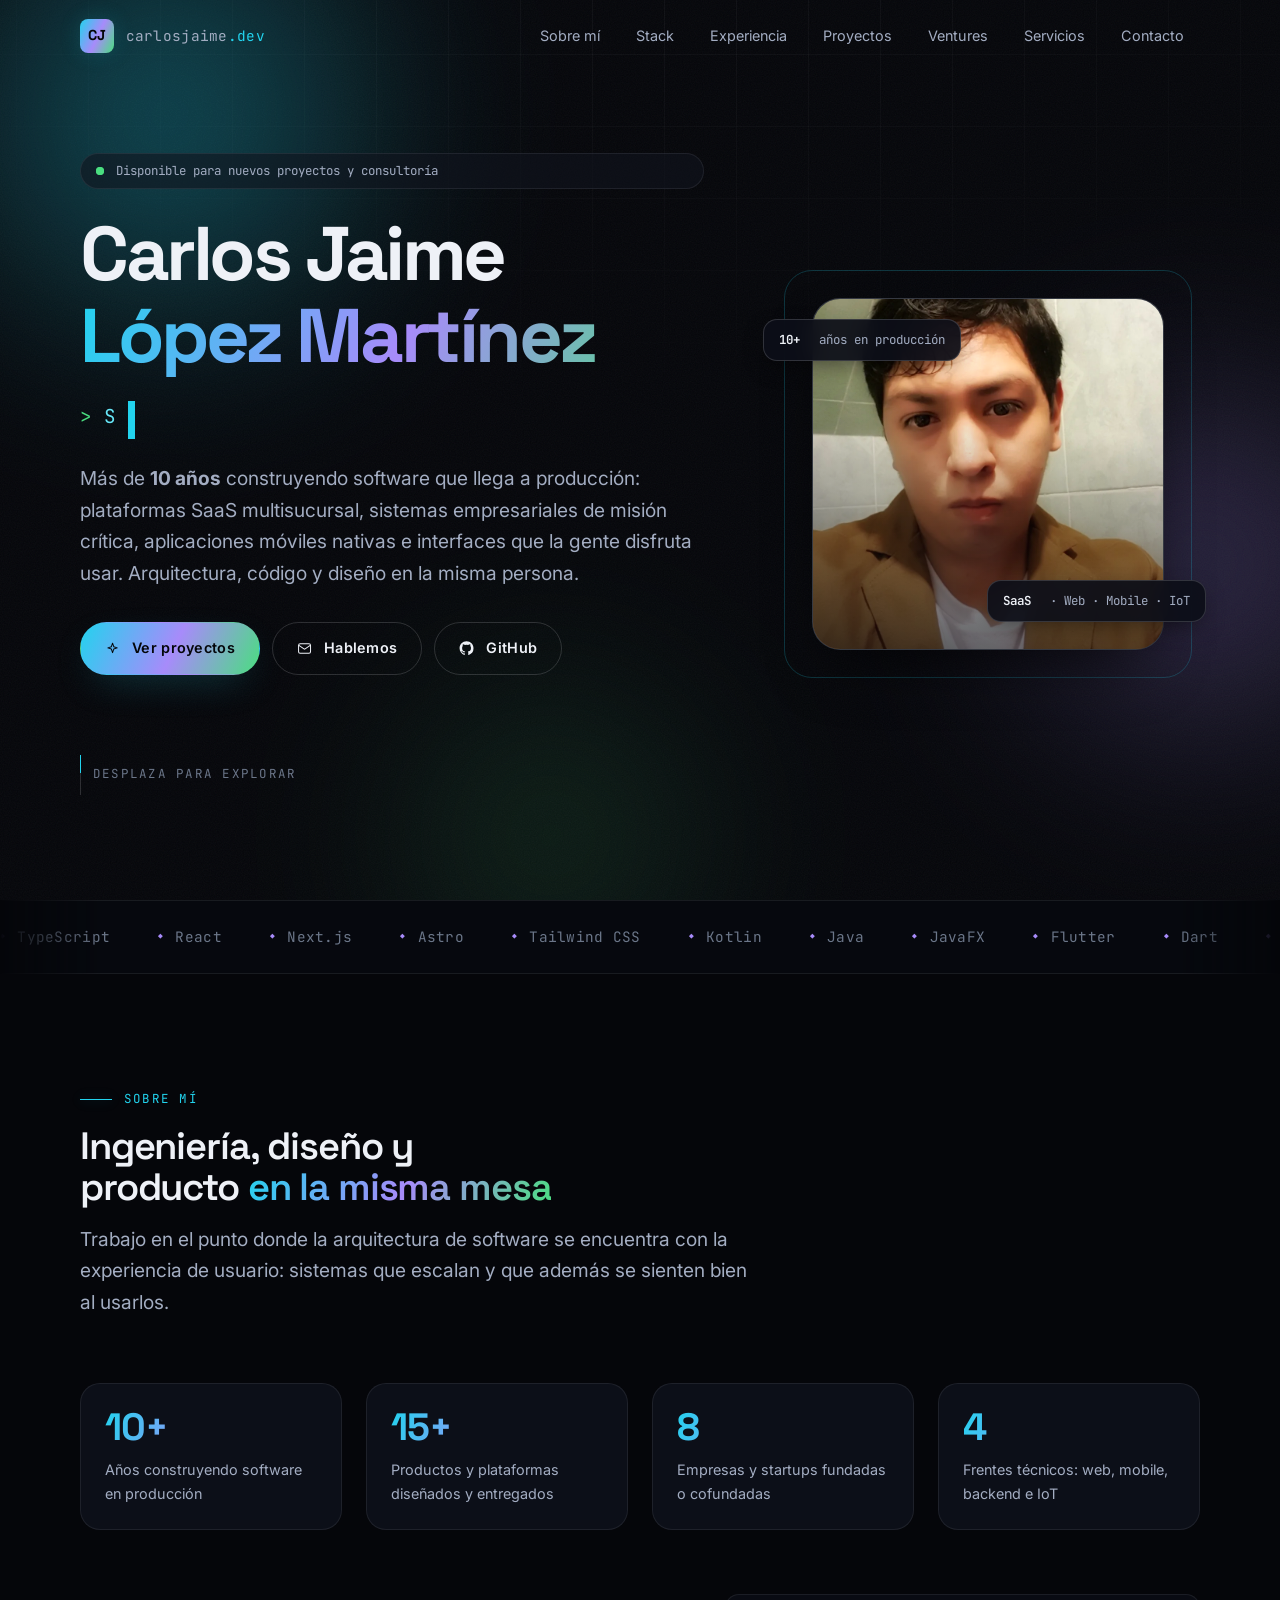
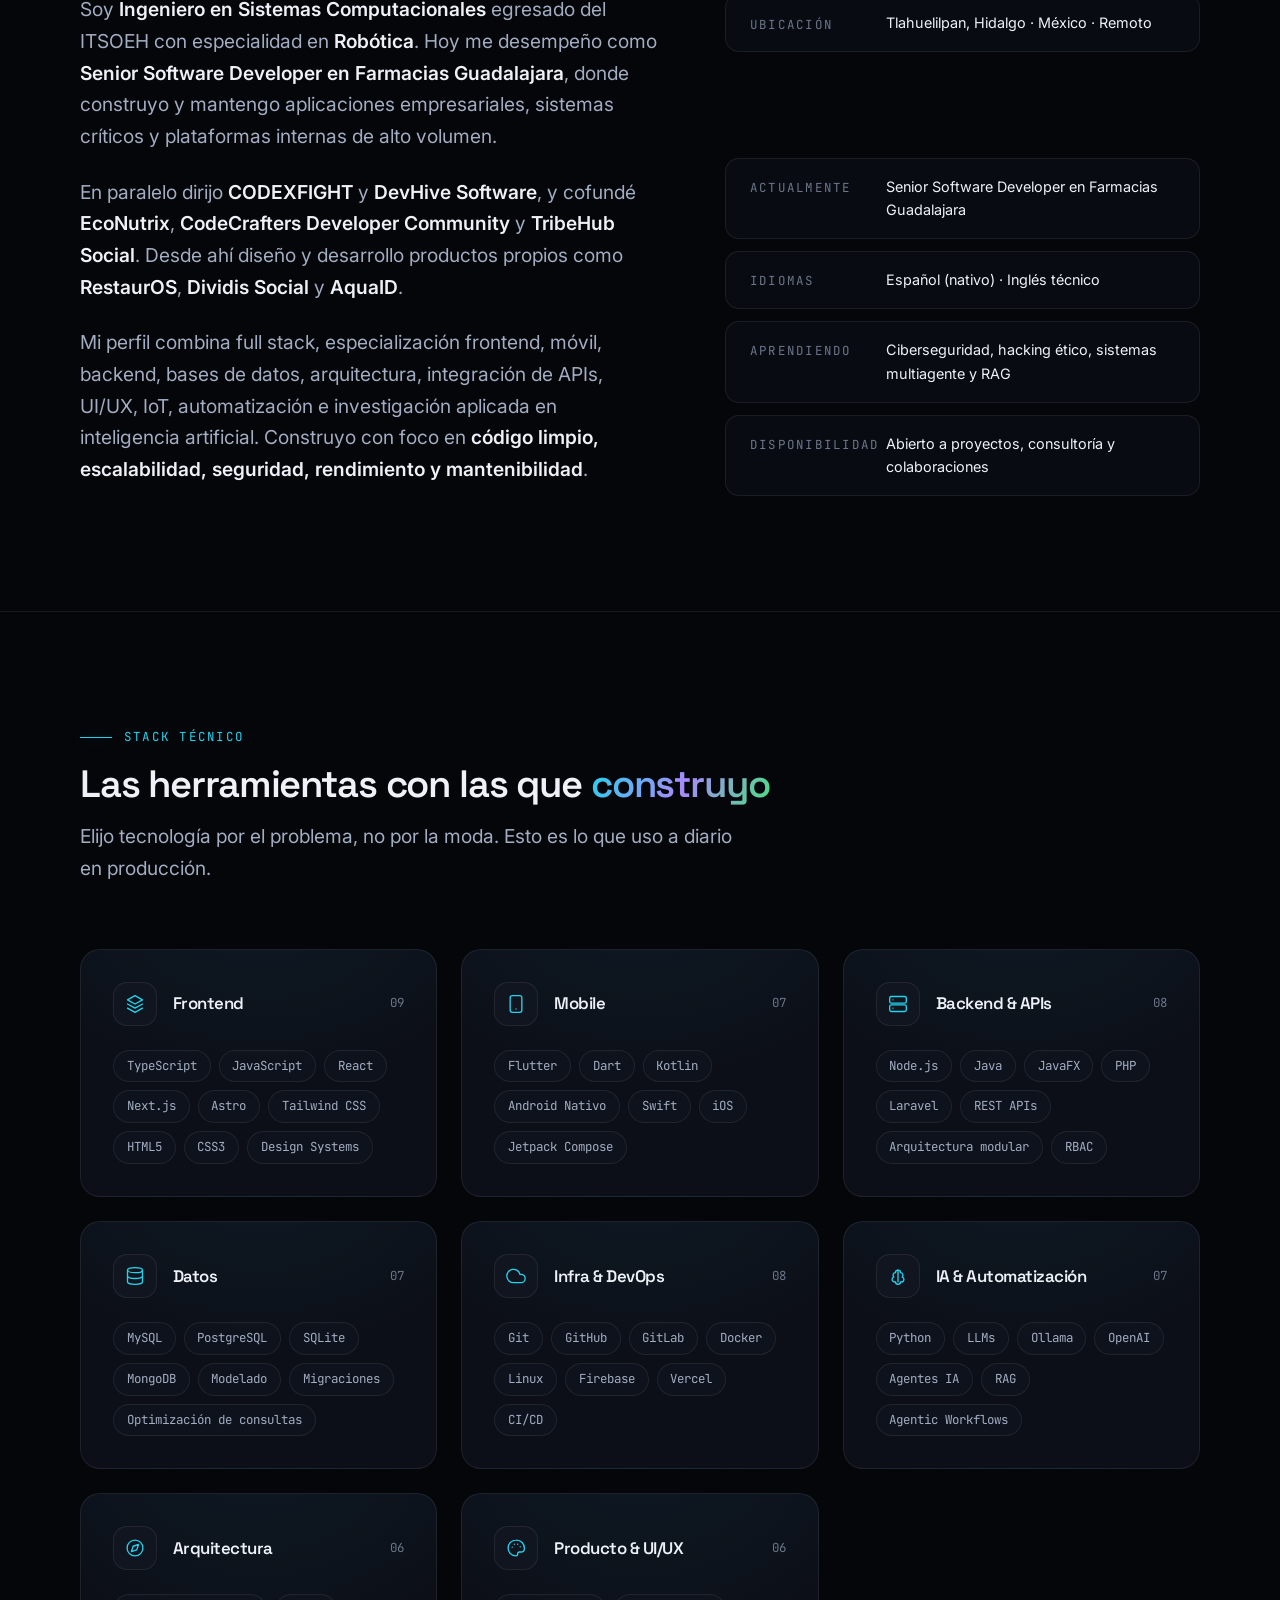
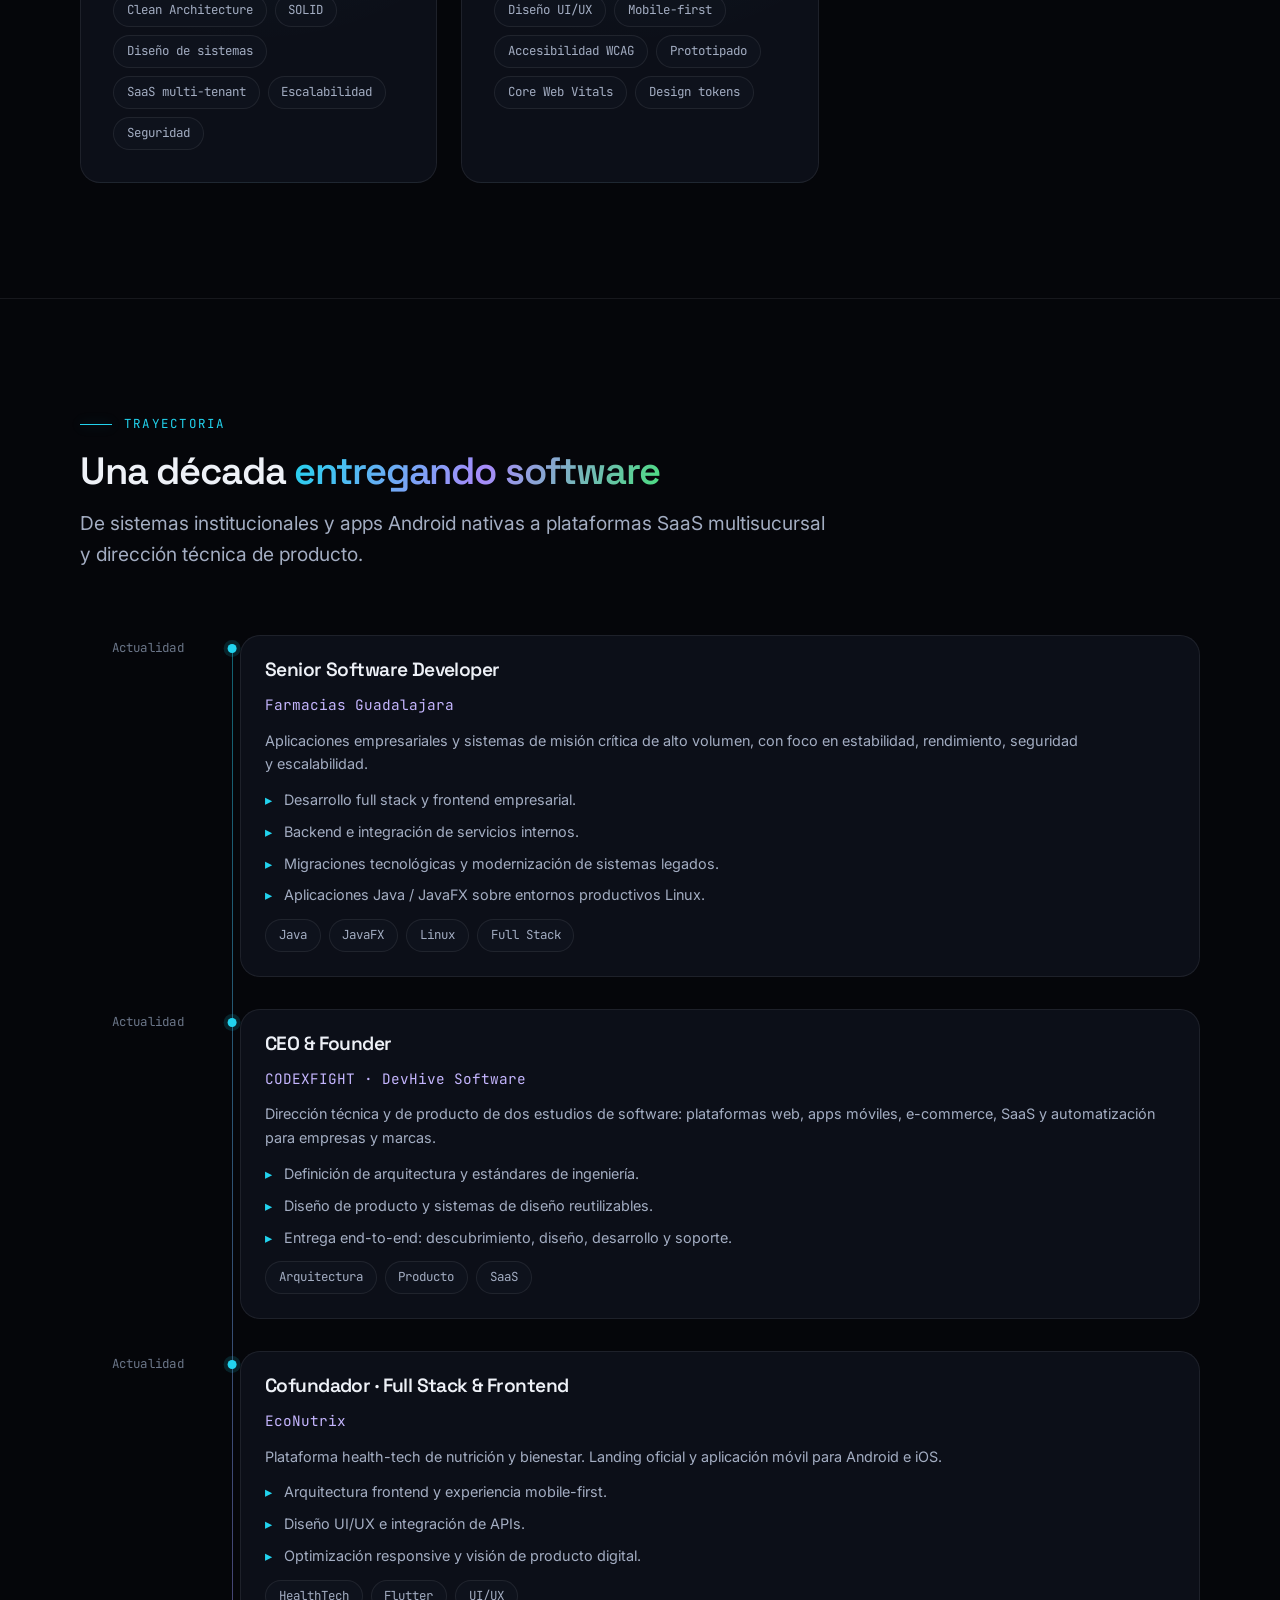
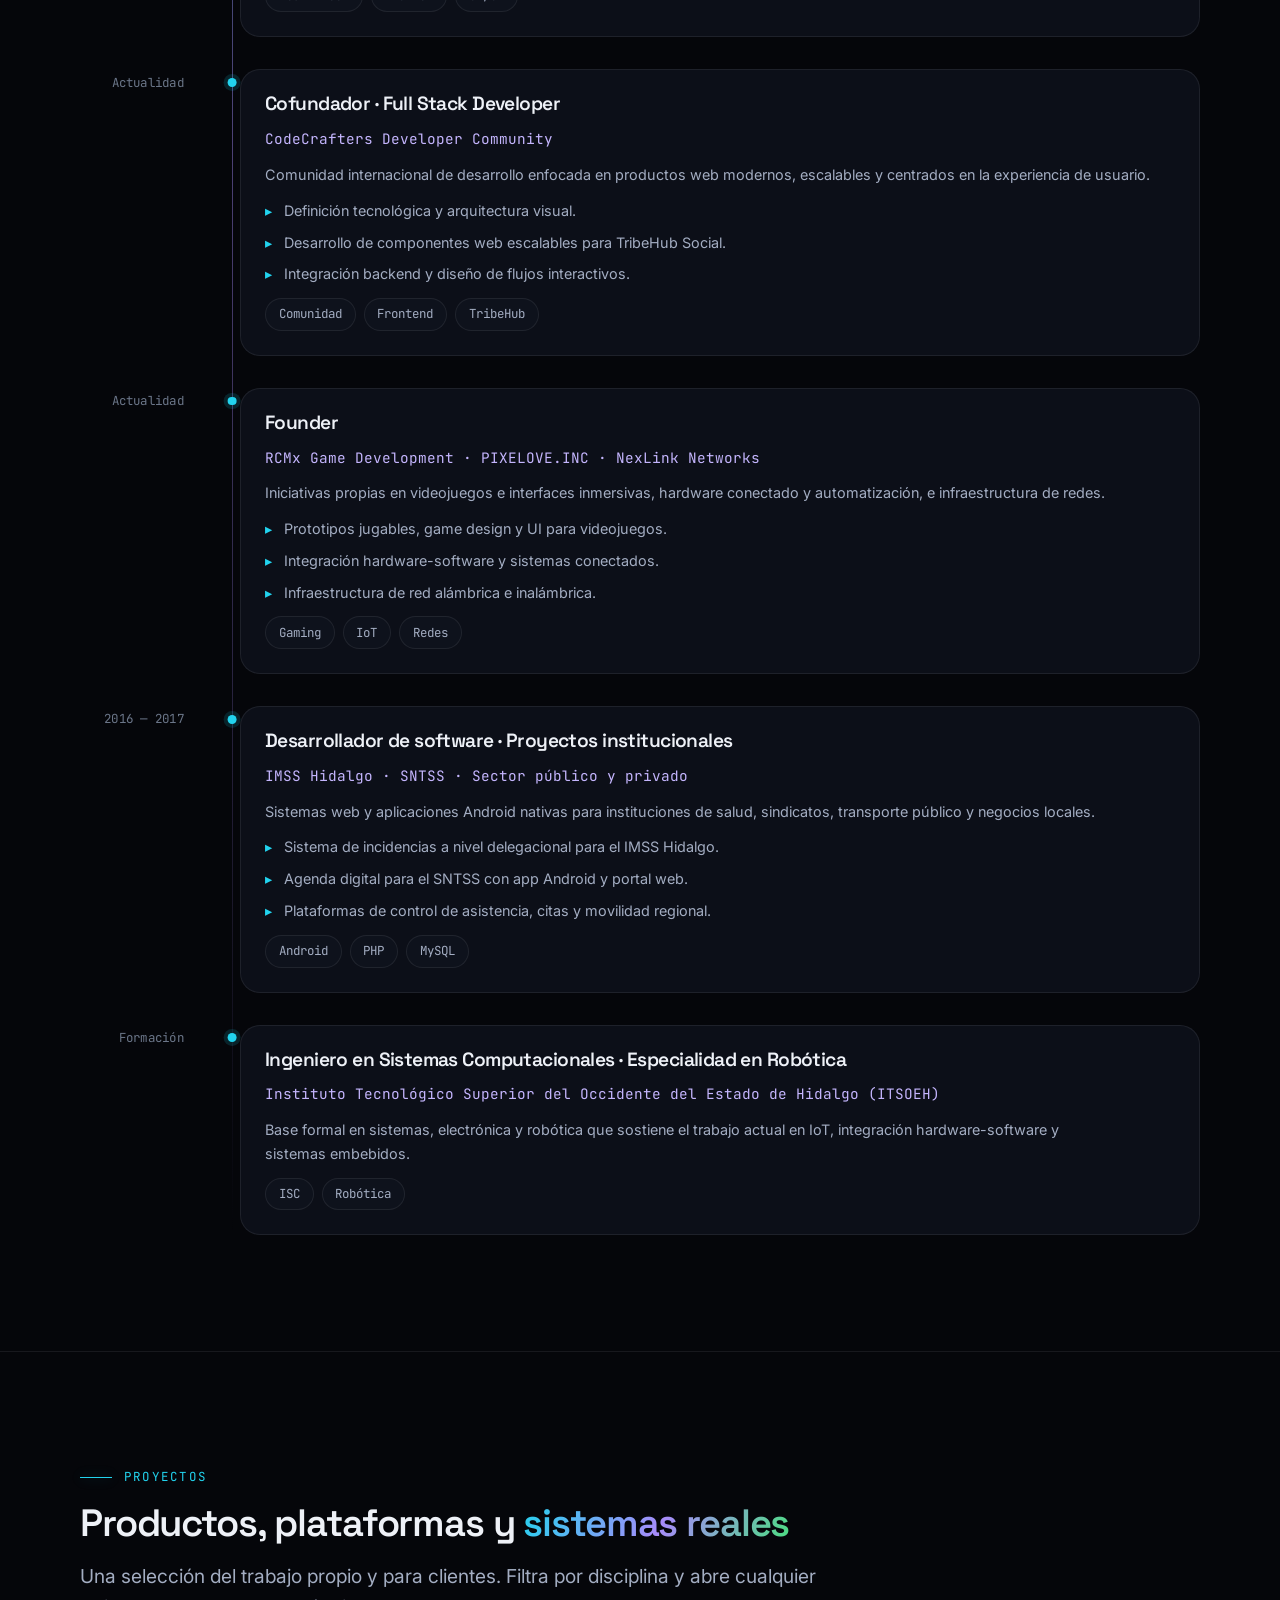
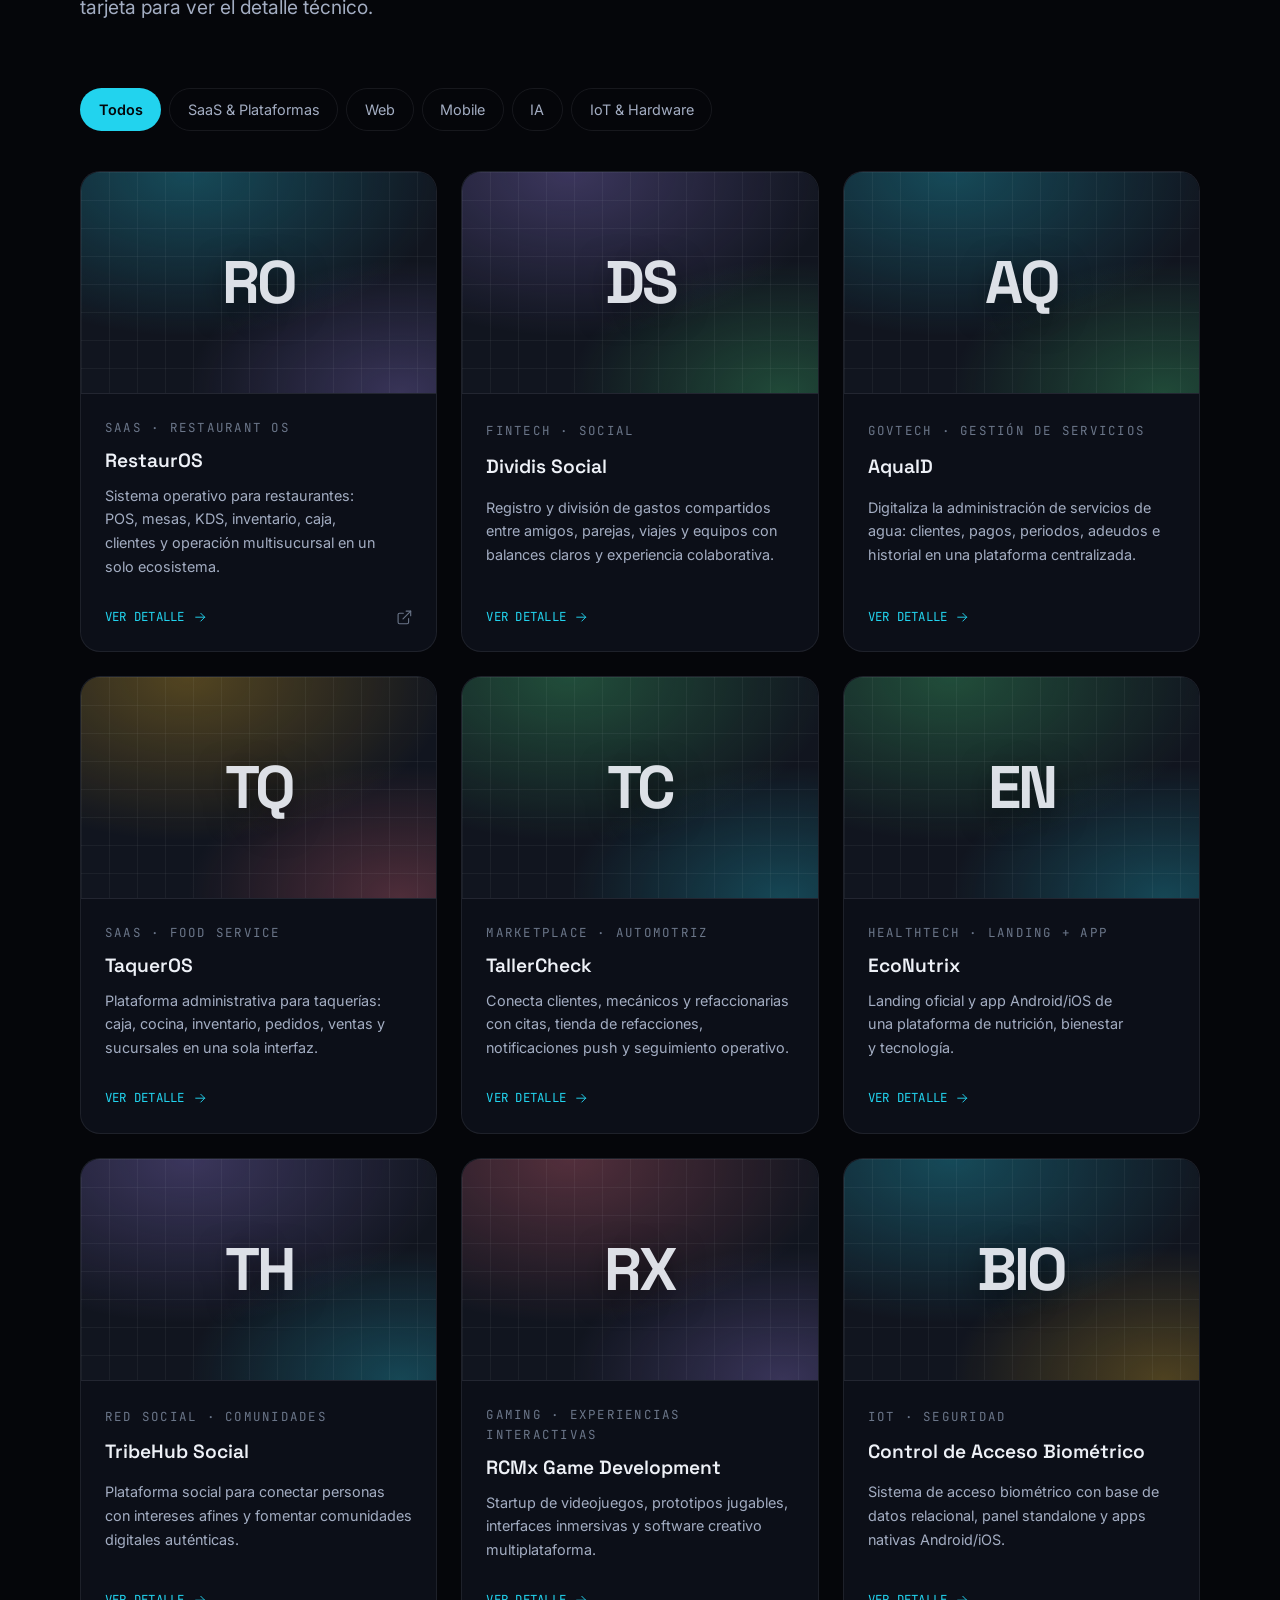
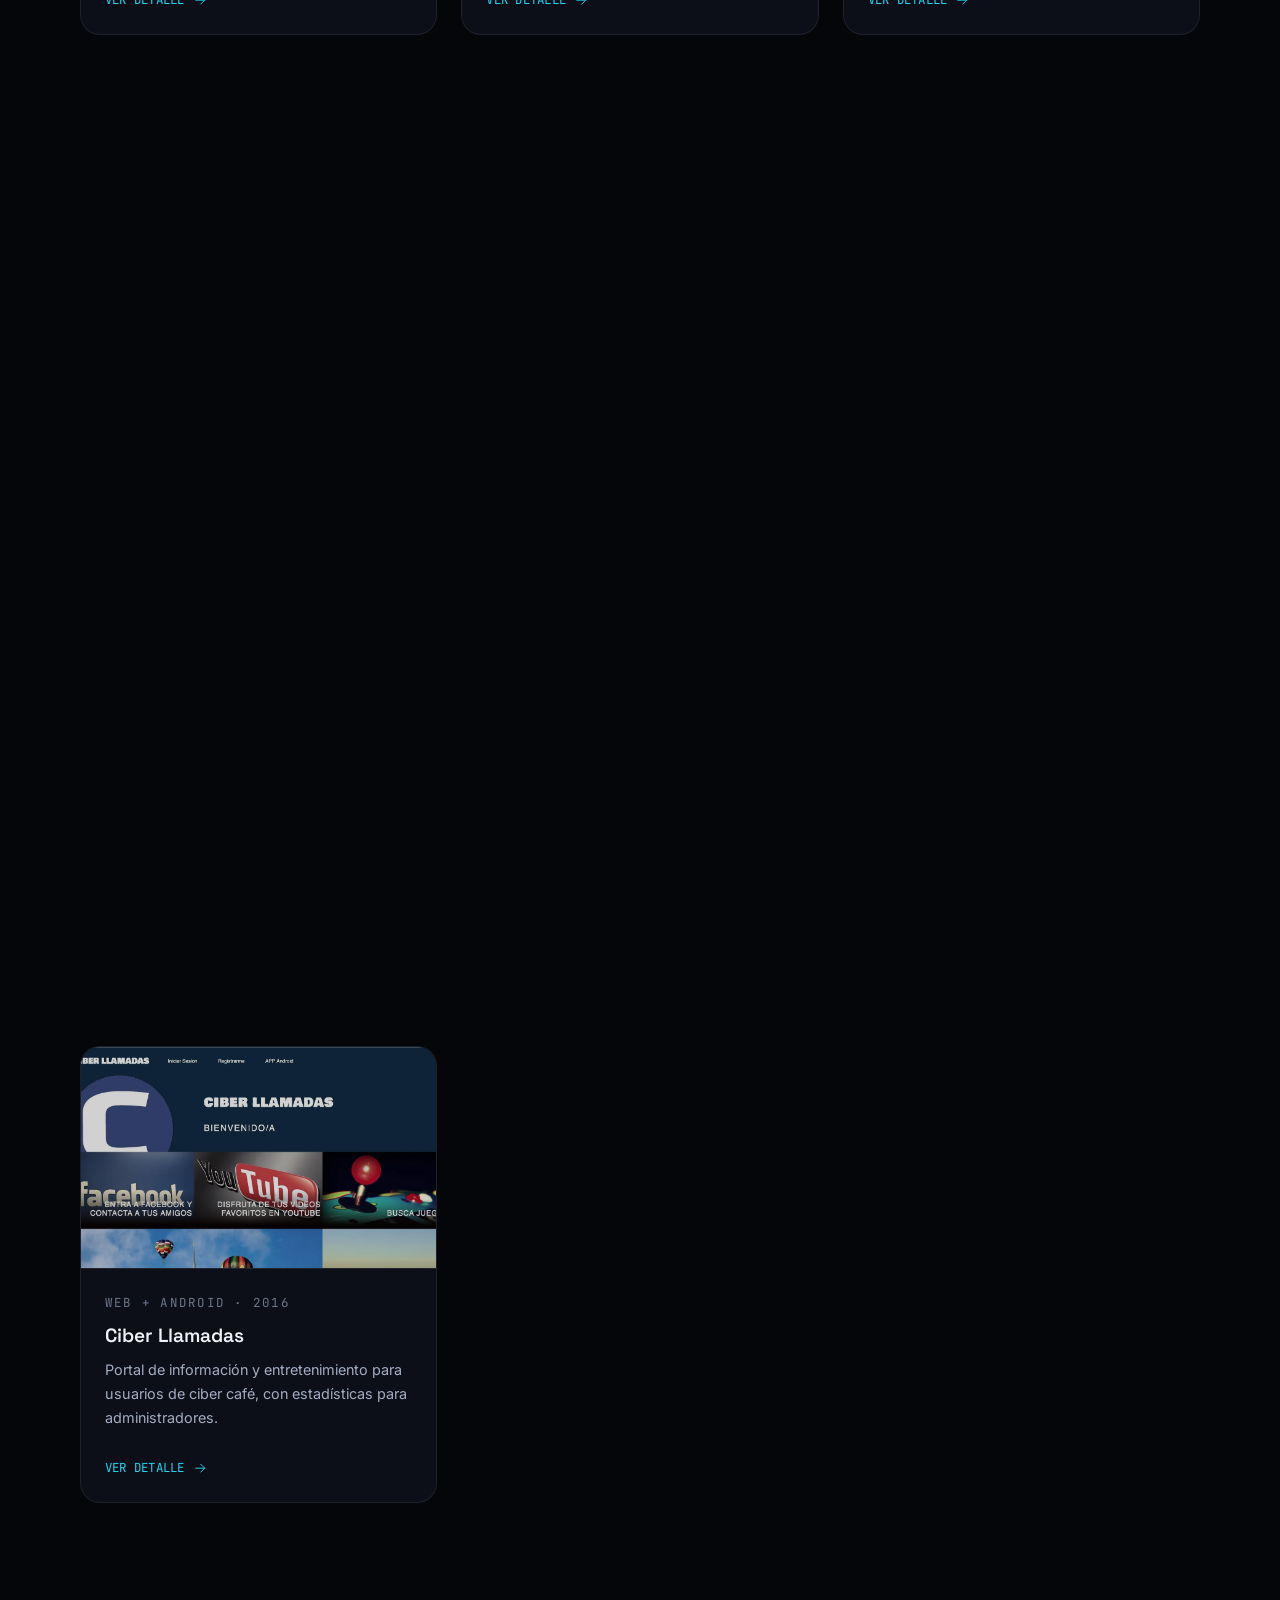
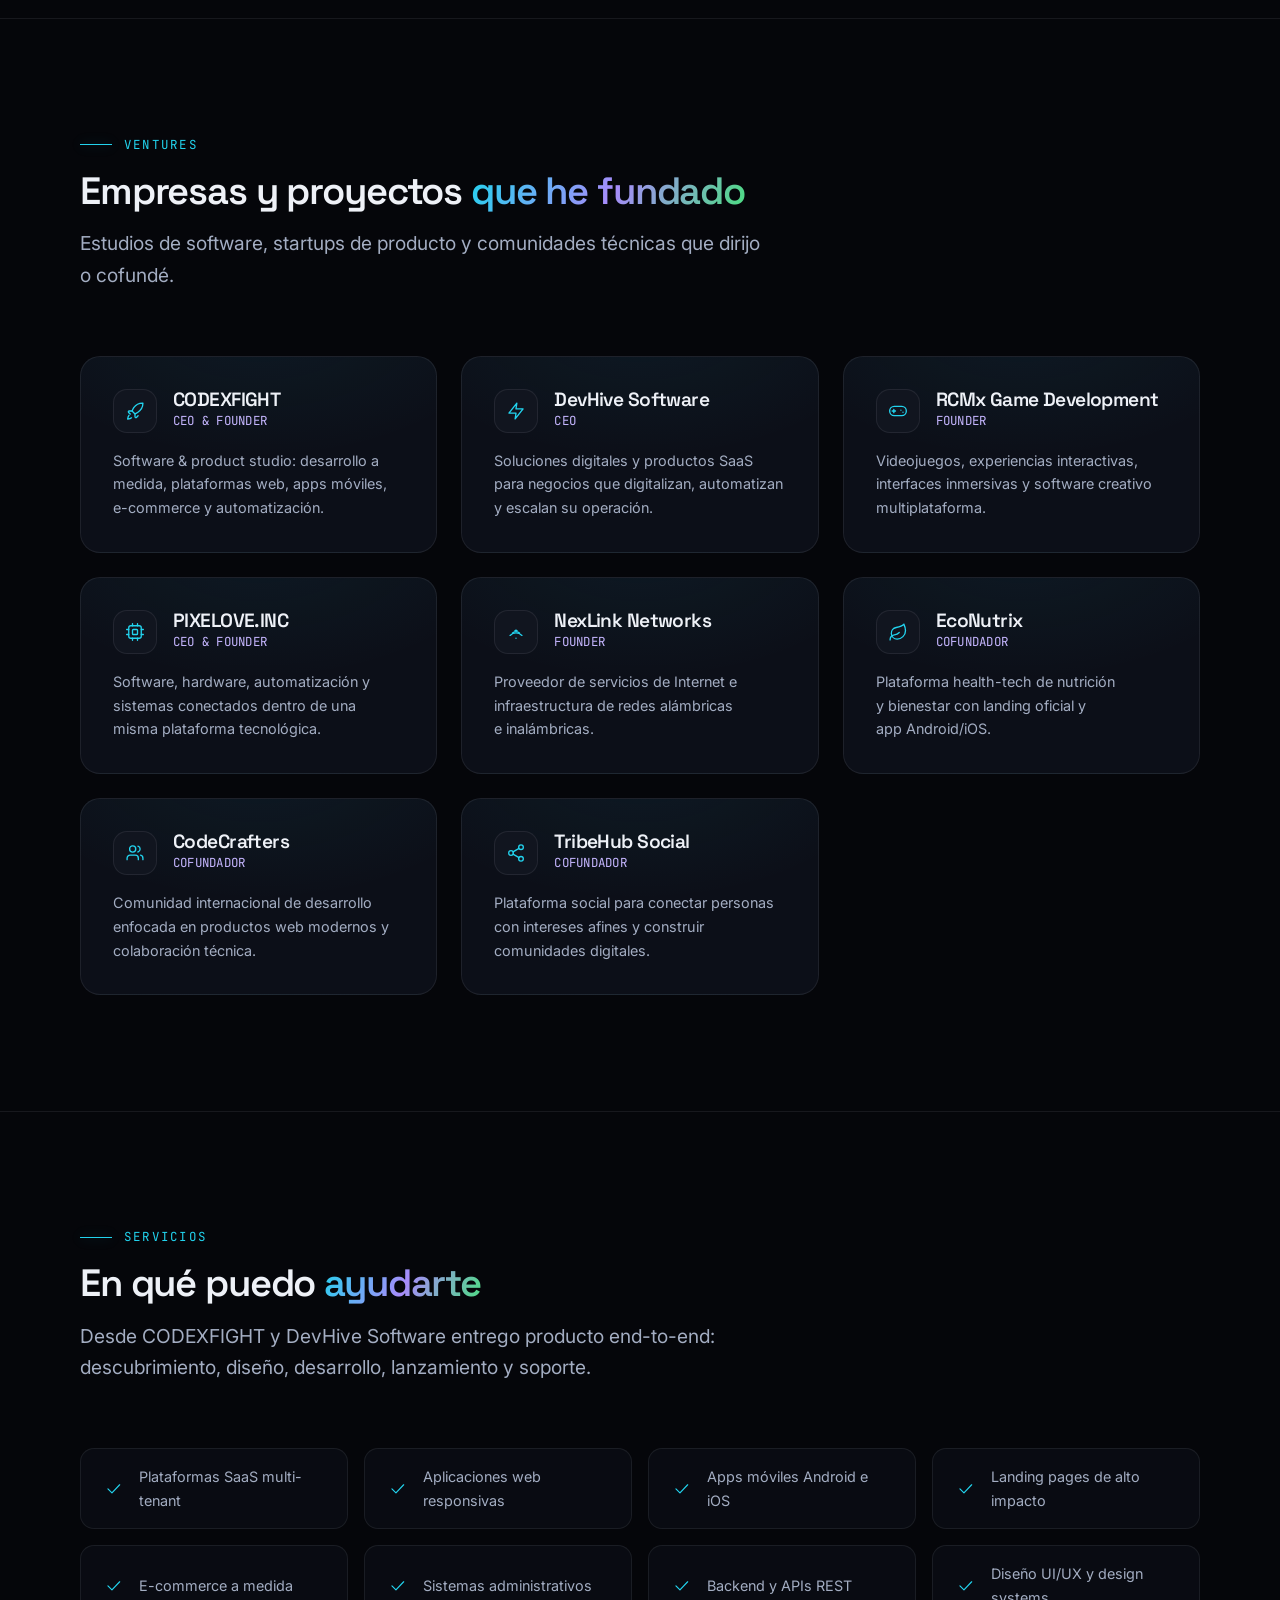
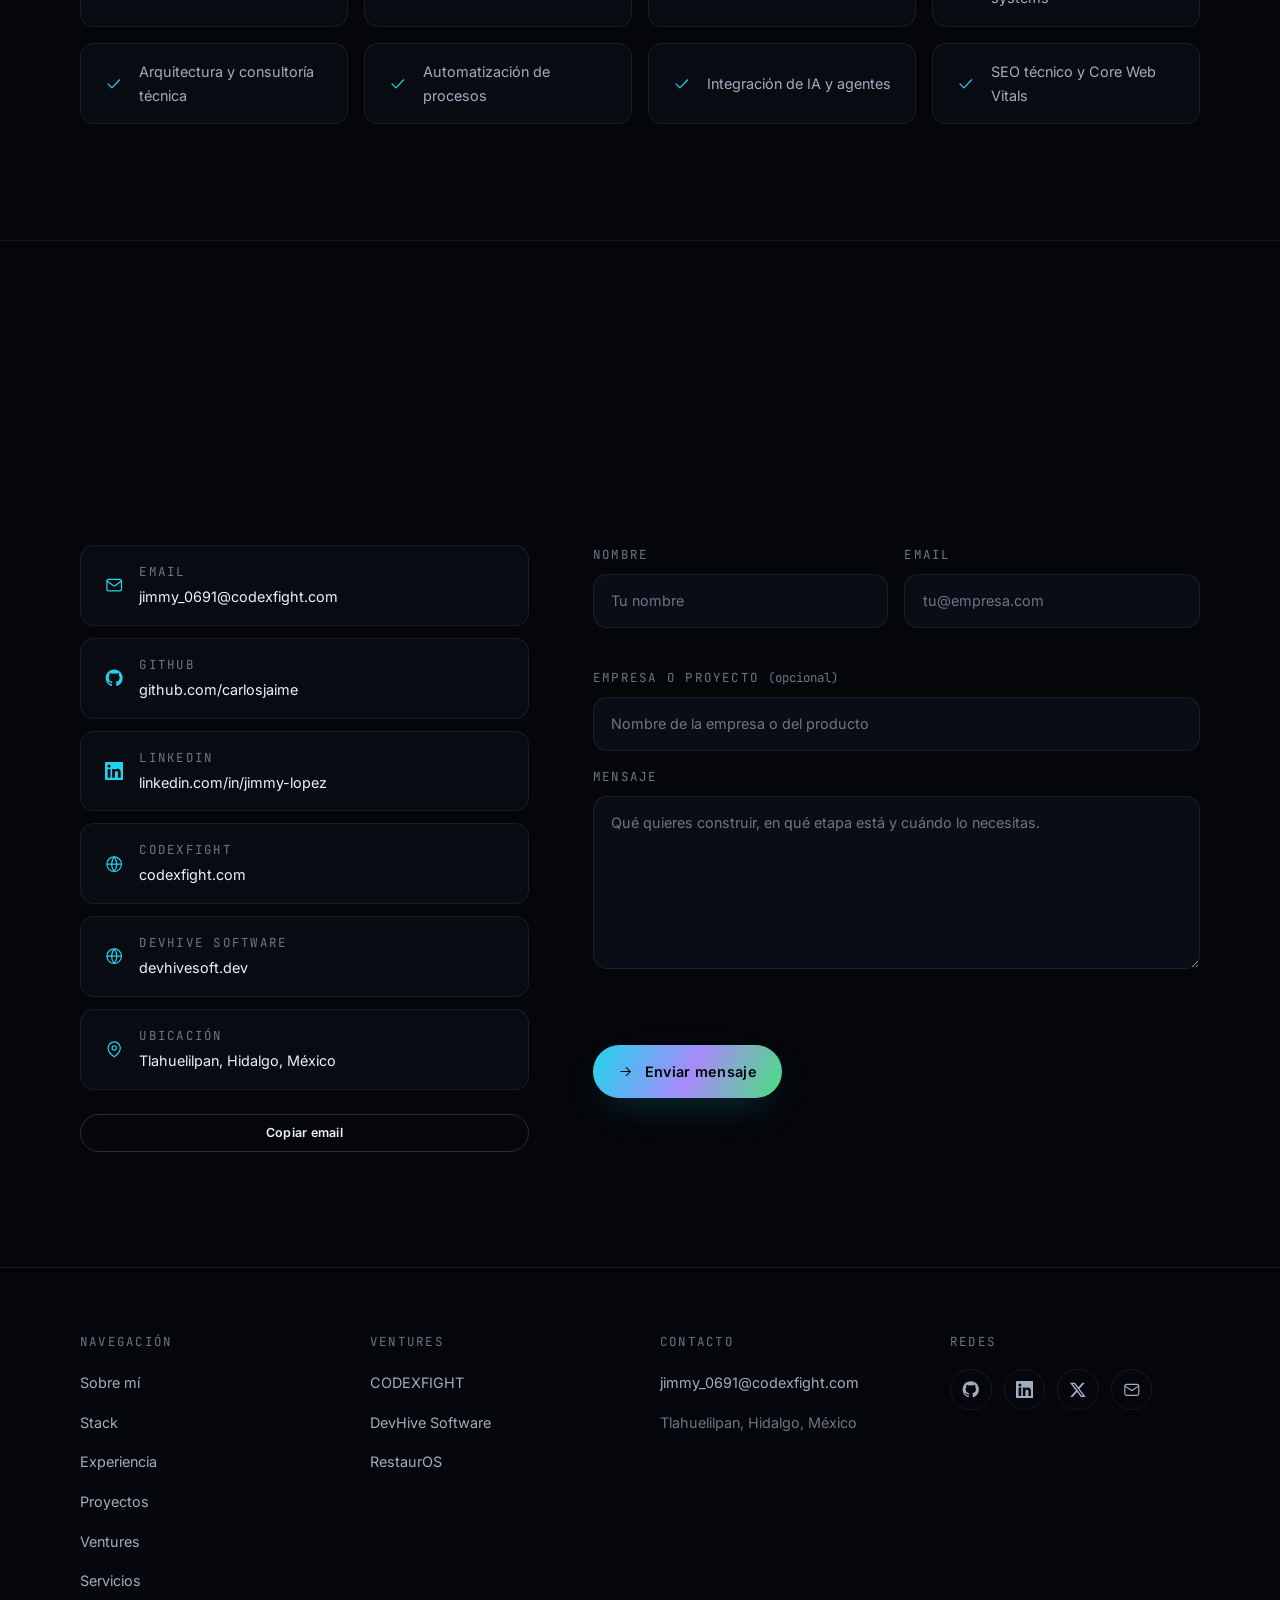
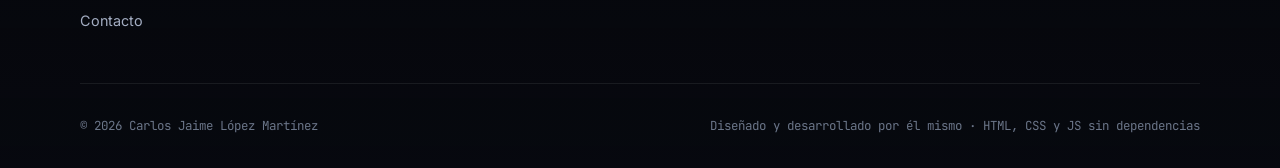
==== commit beb45263: "feat(ui): rebuild the portfolio on a token-driven design system Replaces the 2017 Bootstrap 3 "Freel" ====
--- a/index.html
+++ b/index.html
@@ -1,584 +1,1039 @@
 <!DOCTYPE html>
 <html lang="es">
-
 <head>
-
-    <meta charset="utf-8">
-    <meta http-equiv="X-UA-Compatible" content="IE=edge">
-    <meta name="viewport" content="width=device-width, initial-scale=1">
-    <meta name="description" content="Mi Portafolio de Aplicaciones Desarrolladas mediante WebServices y Aplicaciones Moviles">
-    <meta name="author" content="Carlos Jaime Lopez Martinez">
-
-    <title>Portafolio - Carlos Jaime López Martínez</title>
-
-    <!-- Custom Tailwind-like CSS -->
-    <link href="tailwind-custom.css" rel="stylesheet">
-
-    <!-- Custom Fonts -->
-    <link href="font-awesome.min.css" rel="stylesheet" type="text/css">
-
-    <!-- HTML5 Shim and Respond.js IE8 support of HTML5 elements and media queries -->
-    <!-- WARNING: Respond.js doesn't work if you view the page via file:// -->
-    <!--[if lt IE 9]>
-        <script src="https://oss.maxcdn.com/libs/html5shiv/3.7.0/html5shiv.js"></script>
-        <script src="https://oss.maxcdn.com/libs/respond.js/1.4.2/respond.min.js"></script>
-    <![endif]-->
-
+<meta charset="utf-8">
+<meta name="viewport" content="width=device-width, initial-scale=1, viewport-fit=cover">
+<title>Carlos Jaime López Martínez — Senior Software Developer &amp; Software Architect</title>
+<meta name="description" content="Portafolio de Carlos Jaime “Jimmy” López Martínez — Senior Software Developer y Software Architect con más de 10 años construyendo plataformas SaaS, aplicaciones web y móviles, y productos digitales escalables.">
+<meta name="author" content="Carlos Jaime López Martínez">
+<meta name="theme-color" content="#05060a">
+<link rel="canonical" href="https://carlosjaime.github.io/">
+
+<meta property="og:type" content="website">
+<meta property="og:site_name" content="Carlos Jaime López Martínez">
+<meta property="og:locale" content="es_MX">
+<meta property="og:url" content="https://carlosjaime.github.io/">
+<meta property="og:title" content="Carlos Jaime López Martínez — Senior Software Developer">
+<meta property="og:description" content="Portafolio de Carlos Jaime “Jimmy” López Martínez — Senior Software Developer y Software Architect con más de 10 años construyendo plataformas SaaS, aplicaciones web y móviles, y productos digitales escalables.">
+<meta property="og:image" content="https://carlosjaime.github.io/assets/img/og-cover.png">
+<meta property="og:image:width" content="1200">
+<meta property="og:image:height" content="630">
+<meta name="twitter:card" content="summary_large_image">
+<meta name="twitter:site" content="@jimmy909045">
+<meta name="twitter:creator" content="@jimmy909045">
+
+<link rel="icon" href="assets/img/favicon.svg" type="image/svg+xml">
+<link rel="apple-touch-icon" href="assets/img/avatar.webp">
+<link rel="manifest" href="site.webmanifest">
+
+<link rel="preconnect" href="https://fonts.googleapis.com">
+<link rel="preconnect" href="https://fonts.gstatic.com" crossorigin>
+<link rel="preload" as="image" href="assets/img/portrait.webp" fetchpriority="high">
+<link rel="stylesheet"
+      href="https://fonts.googleapis.com/css2?family=Inter:wght@400;500;600&family=Space+Grotesk:wght@500;600;700&family=JetBrains+Mono:wght@400;500&display=swap">
+
+<link rel="stylesheet" href="assets/css/tokens.css">
+<link rel="stylesheet" href="assets/css/base.css">
+<link rel="stylesheet" href="assets/css/components.css">
+<link rel="stylesheet" href="assets/css/sections.css">
+
+<!-- Reveal animations are opt-in: without JS the `js` class never lands and
+     every [data-reveal] element stays fully visible. -->
+<script>document.documentElement.classList.add("js");</script>
+
+<script type="application/ld+json">{"@context": "https://schema.org", "@type": "Person", "name": "Carlos Jaime López Martínez", "alternateName": "Jimmy López", "url": "https://carlosjaime.github.io/", "image": "https://carlosjaime.github.io/assets/img/portrait.webp", "email": "mailto:jimmy_0691@codexfight.com", "jobTitle": "Senior Software Developer & Software Architect", "description": "Senior Software Developer con más de 10 años construyendo plataformas SaaS, aplicaciones web y móviles, arquitectura de software y productos digitales.", "address": {"@type": "PostalAddress", "addressLocality": "Tlahuelilpan", "addressRegion": "Hidalgo", "addressCountry": "MX"}, "alumniOf": {"@type": "CollegeOrUniversity", "name": "Instituto Tecnológico Superior del Occidente del Estado de Hidalgo"}, "worksFor": {"@type": "Organization", "name": "Farmacias Guadalajara"}, "knowsAbout": ["TypeScript", "React", "Next.js", "Kotlin", "Java", "Flutter", "Node.js", "PHP", "Laravel", "Arquitectura de software", "UI/UX", "SaaS", "IoT", "Inteligencia artificial"], "sameAs": ["https://github.com/carlosjaime", "https://www.linkedin.com/in/jimmy-lopez/", "https://x.com/jimmy909045", "https://codexfight.com", "https://devhivesoft.dev"]}</script>
 </head>
 
-<body id="page-top" class="index">
-<div id="skipnav"><a href="#maincontent"></a></div>
-
-    <!-- Navigation -->
-    <nav id="mainNav" class="fixed top-0 w-full z-50 bg-[rgba(0,20,0,0.95)] border-b-2 border-matrix-green shadow-[0_0_20px_rgba(0,255,0,0.5)]">
-        <div class="container mx-auto px-4">
-            <div class="flex justify-between items-center py-4">
-                <!-- Brand -->
-                <a href="#page-top" class="text-matrix-green text-xl font-mono hover:shadow-[0_0_20px_#00ff00,0_0_30px_#00ff00] transition-all duration-300" style="text-shadow: 0 0 10px #00ff00;">
-                    root@portfolio:~$
-                </a>
-
-                <!-- Mobile menu button -->
-                <button id="mobile-menu-button" class="md:hidden text-matrix-green hover:bg-[rgba(0,255,0,0.1)] p-2 rounded">
-                    <i class="fa fa-bars text-xl"></i>
-                </button>
-
-                <!-- Desktop Navigation -->
-                <ul class="hidden md:flex space-x-6">
-                    <li>
-                        <a href="#portfolio" class="text-matrix-green font-mono hover:bg-[rgba(0,255,0,0.1)] px-4 py-2 rounded transition-all duration-300" style="text-shadow: 0 0 10px #00ff00;">
-                            Portafolio
-                        </a>
-                    </li>
-                    <li>
-                        <a href="#about" class="text-matrix-green font-mono hover:bg-[rgba(0,255,0,0.1)] px-4 py-2 rounded transition-all duration-300" style="text-shadow: 0 0 10px #00ff00;">
-                            Acerca De
-                        </a>
-                    </li>
-                    <li>
-                        <a href="#contact" class="text-matrix-green font-mono hover:bg-[rgba(0,255,0,0.1)] px-4 py-2 rounded transition-all duration-300" style="text-shadow: 0 0 10px #00ff00;">
-                            Contacto
-                        </a>
-                    </li>
-                </ul>
-            </div>
-
-            <!-- Mobile Navigation -->
-            <div id="mobile-menu" class="hidden md:hidden pb-4">
-                <ul class="flex flex-col space-y-2">
-                    <li>
-                        <a href="#portfolio" class="block text-matrix-green font-mono hover:bg-[rgba(0,255,0,0.1)] px-4 py-2 rounded transition-all duration-300" style="text-shadow: 0 0 10px #00ff00;">
-                            Portafolio
-                        </a>
-                    </li>
-                    <li>
-                        <a href="#about" class="block text-matrix-green font-mono hover:bg-[rgba(0,255,0,0.1)] px-4 py-2 rounded transition-all duration-300" style="text-shadow: 0 0 10px #00ff00;">
-                            Acerca De
-                        </a>
-                    </li>
-                    <li>
-                        <a href="#contact" class="block text-matrix-green font-mono hover:bg-[rgba(0,255,0,0.1)] px-4 py-2 rounded transition-all duration-300" style="text-shadow: 0 0 10px #00ff00;">
-                            Contacto
-                        </a>
-                    </li>
-                </ul>
-            </div>
+<body>
+<svg class="visually-hidden" aria-hidden="true" focusable="false" xmlns="http://www.w3.org/2000/svg"><symbol id="i-layers" viewBox="0 0 24 24" fill="none" stroke="currentColor" stroke-width="1.6" stroke-linecap="round" stroke-linejoin="round"><path d="m12 2 9 5-9 5-9-5 9-5"/><path d="m3 12 9 5 9-5"/><path d="m3 17 9 5 9-5"/></symbol><symbol id="i-mobile" viewBox="0 0 24 24" fill="none" stroke="currentColor" stroke-width="1.6" stroke-linecap="round" stroke-linejoin="round"><rect x="5" y="2" width="14" height="20" rx="2.5"/><path d="M12 18.01h.01"/></symbol><symbol id="i-server" viewBox="0 0 24 24" fill="none" stroke="currentColor" stroke-width="1.6" stroke-linecap="round" stroke-linejoin="round"><rect x="2" y="3" width="20" height="8" rx="2"/><rect x="2" y="13" width="20" height="8" rx="2"/><path d="M6 7h.01M6 17h.01"/></symbol><symbol id="i-database" viewBox="0 0 24 24" fill="none" stroke="currentColor" stroke-width="1.6" stroke-linecap="round" stroke-linejoin="round"><ellipse cx="12" cy="5" rx="9" ry="3"/><path d="M3 5v14c0 1.66 4.03 3 9 3s9-1.34 9-3V5"/><path d="M3 12c0 1.66 4.03 3 9 3s9-1.34 9-3"/></symbol><symbol id="i-cloud" viewBox="0 0 24 24" fill="none" stroke="currentColor" stroke-width="1.6" stroke-linecap="round" stroke-linejoin="round"><path d="M18 10h-1.26A8 8 0 1 0 9 20h9a5 5 0 0 0 0-10z"/></symbol><symbol id="i-brain" viewBox="0 0 24 24" fill="none" stroke="currentColor" stroke-width="1.6" stroke-linecap="round" stroke-linejoin="round"><path d="M12 5a3 3 0 0 0-3 3 3 3 0 0 0-2 5.2A3 3 0 0 0 9 19a3 3 0 0 0 6 0 3 3 0 0 0 2-5.8A3 3 0 0 0 15 8a3 3 0 0 0-3-3z"/><path d="M12 5v14"/></symbol><symbol id="i-compass" viewBox="0 0 24 24" fill="none" stroke="currentColor" stroke-width="1.6" stroke-linecap="round" stroke-linejoin="round"><circle cx="12" cy="12" r="9.5"/><path d="m16.2 7.8-2.1 6.4-6.4 2.1 2.1-6.4z"/></symbol><symbol id="i-palette" viewBox="0 0 24 24" fill="none" stroke="currentColor" stroke-width="1.6" stroke-linecap="round" stroke-linejoin="round"><path d="M12 2.5a9.5 9.5 0 1 0 0 19c1.1 0 2-.9 2-2v-.8a1.9 1.9 0 0 1 1.9-1.9H18a4 4 0 0 0 4-4A9.5 9.5 0 0 0 12 2.5z"/><path d="M7.5 11h.01M10 7.5h.01M14 7.5h.01M17 10.5h.01"/></symbol><symbol id="i-rocket" viewBox="0 0 24 24" fill="none" stroke="currentColor" stroke-width="1.6" stroke-linecap="round" stroke-linejoin="round"><path d="M12 15.5 8.5 12a22 22 0 0 1 2-4A12.9 12.9 0 0 1 21.5 2.5c0 2.7-.8 7.5-6 11a22 22 0 0 1-3.5 2z"/><path d="M8.5 12H5a1 1 0 0 0-.7 1.7l2 2"/><path d="M12 15.5V19a1 1 0 0 0 1.7.7l2-2"/><path d="M4.8 17.2c-1.2 1.2-1.6 4.6-1.6 4.6s3.4-.4 4.6-1.6"/></symbol><symbol id="i-zap" viewBox="0 0 24 24" fill="none" stroke="currentColor" stroke-width="1.6" stroke-linecap="round" stroke-linejoin="round"><path d="M13 2.5 3.5 14.5H12l-1 7 9.5-12H12z"/></symbol><symbol id="i-gamepad" viewBox="0 0 24 24" fill="none" stroke="currentColor" stroke-width="1.6" stroke-linecap="round" stroke-linejoin="round"><rect x="2" y="6.5" width="20" height="11" rx="5.5"/><path d="M7 10v4M5 12h4M15.5 11h.01M18 13.5h.01"/></symbol><symbol id="i-cpu" viewBox="0 0 24 24" fill="none" stroke="currentColor" stroke-width="1.6" stroke-linecap="round" stroke-linejoin="round"><rect x="4.5" y="4.5" width="15" height="15" rx="2.5"/><rect x="9" y="9" width="6" height="6" rx="1"/><path d="M9 2v2.5M15 2v2.5M9 19.5V22M15 19.5V22M2 9h2.5M2 15h2.5M19.5 9H22M19.5 15H22"/></symbol><symbol id="i-signal" viewBox="0 0 24 24" fill="none" stroke="currentColor" stroke-width="1.6" stroke-linecap="round" stroke-linejoin="round"><path d="M4.9 16.1a10 10 0 0 1 14.2 0M7.8 13.2a6 6 0 0 1 8.4 0M10.7 10.4a2 2 0 0 1 2.6 0"/><path d="M12 19.5h.01"/></symbol><symbol id="i-leaf" viewBox="0 0 24 24" fill="none" stroke="currentColor" stroke-width="1.6" stroke-linecap="round" stroke-linejoin="round"><path d="M11 20.5A7 7 0 0 1 9.8 6.6C15.5 5.5 17 5 19 2.5c1 2 2 4.2 2 8 0 5.5-4.8 10-10 10z"/><path d="M2.5 21.5c0-3 1.9-5.4 5.1-6 2.4-.5 4.9-2 5.9-3"/></symbol><symbol id="i-users" viewBox="0 0 24 24" fill="none" stroke="currentColor" stroke-width="1.6" stroke-linecap="round" stroke-linejoin="round"><path d="M16 20v-1.8a3.7 3.7 0 0 0-3.7-3.7H6.2A3.7 3.7 0 0 0 2.5 18.2V20"/><circle cx="9.2" cy="7.2" r="3.7"/><path d="M21.5 20v-1.8a3.7 3.7 0 0 0-2.8-3.6M15.5 3.7a3.7 3.7 0 0 1 0 7.1"/></symbol><symbol id="i-share" viewBox="0 0 24 24" fill="none" stroke="currentColor" stroke-width="1.6" stroke-linecap="round" stroke-linejoin="round"><circle cx="18" cy="5" r="2.8"/><circle cx="6" cy="12" r="2.8"/><circle cx="18" cy="19" r="2.8"/><path d="m8.4 10.7 7.2-4.2M8.4 13.3l7.2 4.2"/></symbol><symbol id="i-check" viewBox="0 0 24 24" fill="none" stroke="currentColor" stroke-width="1.6" stroke-linecap="round" stroke-linejoin="round"><path d="m20 6.5-10.5 11L4 12"/></symbol><symbol id="i-map-pin" viewBox="0 0 24 24" fill="none" stroke="currentColor" stroke-width="1.6" stroke-linecap="round" stroke-linejoin="round"><path d="M20 10.5c0 6-8 11.5-8 11.5s-8-5.5-8-11.5a8 8 0 0 1 16 0z"/><circle cx="12" cy="10.3" r="2.8"/></symbol><symbol id="i-globe" viewBox="0 0 24 24" fill="none" stroke="currentColor" stroke-width="1.6" stroke-linecap="round" stroke-linejoin="round"><circle cx="12" cy="12" r="9.5"/><path d="M2.5 12h19"/><path d="M12 2.5a15 15 0 0 1 0 19 15 15 0 0 1 0-19z"/></symbol><symbol id="i-external" viewBox="0 0 24 24" fill="none" stroke="currentColor" stroke-width="1.6" stroke-linecap="round" stroke-linejoin="round"><path d="M18 13.5V19a2 2 0 0 1-2 2H5a2 2 0 0 1-2-2V8a2 2 0 0 1 2-2h5.5"/><path d="M14.5 3H21v6.5"/><path d="M10 14 21 3"/></symbol><symbol id="i-arrow-right" viewBox="0 0 24 24" fill="none" stroke="currentColor" stroke-width="1.6" stroke-linecap="round" stroke-linejoin="round"><path d="M4.5 12h15"/><path d="m13 5.5 6.5 6.5-6.5 6.5"/></symbol><symbol id="i-arrow-up" viewBox="0 0 24 24" fill="none" stroke="currentColor" stroke-width="1.6" stroke-linecap="round" stroke-linejoin="round"><path d="M12 19.5v-15"/><path d="m5.5 11 6.5-6.5 6.5 6.5"/></symbol><symbol id="i-close" viewBox="0 0 24 24" fill="none" stroke="currentColor" stroke-width="1.6" stroke-linecap="round" stroke-linejoin="round"><path d="m18 6-12 12M6 6l12 12"/></symbol><symbol id="i-mail" viewBox="0 0 24 24" fill="none" stroke="currentColor" stroke-width="1.6" stroke-linecap="round" stroke-linejoin="round"><rect x="2.5" y="4.5" width="19" height="15" rx="2.5"/><path d="m3 7 8.1 5.6a1.6 1.6 0 0 0 1.8 0L21 7"/></symbol><symbol id="i-code" viewBox="0 0 24 24" fill="none" stroke="currentColor" stroke-width="1.6" stroke-linecap="round" stroke-linejoin="round"><path d="m16 18 6-6-6-6M8 6l-6 6 6 6"/></symbol><symbol id="i-sparkle" viewBox="0 0 24 24" fill="none" stroke="currentColor" stroke-width="1.6" stroke-linecap="round" stroke-linejoin="round"><path d="M12 3.5 13.9 9l5.6 1.9-5.6 1.9L12 18.5l-1.9-5.7-5.6-1.9L10.1 9z"/></symbol><symbol id="i-github" viewBox="0 0 24 24" fill="currentColor"><path d="M12 .5C5.73.5.9 5.34.9 11.62c0 4.9 3.17 9.06 7.57 10.53.55.1.76-.24.76-.53l-.02-2.07c-3.08.67-3.73-1.3-3.73-1.3-.5-1.29-1.23-1.63-1.23-1.63-1-.69.08-.67.08-.67 1.11.08 1.7 1.14 1.7 1.14.99 1.7 2.6 1.21 3.23.93.1-.72.39-1.21.7-1.49-2.46-.28-5.05-1.23-5.05-5.48 0-1.21.43-2.2 1.14-2.98-.11-.28-.5-1.41.11-2.94 0 0 .93-.3 3.05 1.14a10.5 10.5 0 0 1 5.55 0c2.11-1.44 3.04-1.14 3.04-1.14.61 1.53.23 2.66.11 2.94.71.78 1.14 1.77 1.14 2.98 0 4.26-2.6 5.2-5.07 5.47.4.35.75 1.03.75 2.08l-.01 3.08c0 .3.2.64.76.53a11.13 11.13 0 0 0 7.56-10.53C23.1 5.34 18.27.5 12 .5z"/></symbol><symbol id="i-linkedin" viewBox="0 0 24 24" fill="currentColor"><path d="M20.45 20.45h-3.56v-5.57c0-1.33-.02-3.04-1.85-3.04-1.85 0-2.14 1.45-2.14 2.94v5.67H9.35V9h3.42v1.56h.05a3.75 3.75 0 0 1 3.37-1.85c3.6 0 4.27 2.37 4.27 5.46zM5.34 7.43a2.07 2.07 0 1 1 0-4.14 2.07 2.07 0 0 1 0 4.14zM7.12 20.45H3.55V9h3.57zM22.22 0H1.77C.79 0 0 .77 0 1.72v20.56C0 23.23.79 24 1.77 24h20.45c.98 0 1.78-.77 1.78-1.72V1.72C24 .77 23.2 0 22.22 0z"/></symbol><symbol id="i-x" viewBox="0 0 24 24" fill="currentColor"><path d="M18.24 2.25h3.31l-7.23 8.26 8.5 11.24h-6.65l-5.22-6.82-5.96 6.82H1.68l7.73-8.84L1.25 2.25h6.82l4.71 6.23zm-1.16 17.52h1.83L7.08 4.13H5.11z"/></symbol></svg>
+
+<a class="skip-link" href="#contenido">Saltar al contenido</a>
+<div class="scroll-progress" data-scroll-progress aria-hidden="true"></div>
+
+<div class="ambient" aria-hidden="true">
+  <div class="ambient__grid" data-parallax="0.06"></div>
+  <div class="ambient__orb ambient__orb--a" data-parallax="0.12"></div>
+  <div class="ambient__orb ambient__orb--b" data-parallax="-0.08"></div>
+  <div class="ambient__orb ambient__orb--c" data-parallax="0.05"></div>
+  <div class="ambient__noise"></div>
+</div>
+
+<header class="nav" data-nav>
+  <div class="shell nav__inner">
+    <a class="nav__brand" href="#inicio">
+      <span class="nav__mark" aria-hidden="true">CJ</span>
+      <span class="nav__brand-text">carlosjaime<span style="color:var(--c-cyan)">.dev</span></span>
+    </a>
+
+    <nav aria-label="Navegación principal">
+      <ul class="nav__links"><li><a class="nav__link" data-nav-link href="#sobre-mi">Sobre mí</a></li><li><a class="nav__link" data-nav-link href="#stack">Stack</a></li><li><a class="nav__link" data-nav-link href="#experiencia">Experiencia</a></li><li><a class="nav__link" data-nav-link href="#proyectos">Proyectos</a></li><li><a class="nav__link" data-nav-link href="#ventures">Ventures</a></li><li><a class="nav__link" data-nav-link href="#servicios">Servicios</a></li><li><a class="nav__link" data-nav-link href="#contacto">Contacto</a></li></ul>
+    </nav>
+
+    <button class="nav__toggle" type="button" data-nav-toggle
+            aria-expanded="false" aria-controls="nav-drawer">
+      <span class="visually-hidden">Abrir menú</span>
+      <span class="nav__toggle-bars" aria-hidden="true"><span></span><span></span><span></span></span>
+    </button>
+  </div>
+  <nav class="nav__drawer" id="nav-drawer" data-nav-drawer hidden aria-label="Navegación móvil">
+    <a href="#sobre-mi">Sobre mí</a><a href="#stack">Stack</a><a href="#experiencia">Experiencia</a><a href="#proyectos">Proyectos</a><a href="#ventures">Ventures</a><a href="#servicios">Servicios</a><a href="#contacto">Contacto</a>
+  </nav>
+</header>
+
+<main id="contenido">
+
+<!-- ============================ HERO ============================ -->
+<section class="hero" id="inicio">
+  <div class="shell hero__layout">
+    <div class="hero__content">
+      <p class="hero__status">
+        <span class="hero__pulse" aria-hidden="true"></span>
+        Disponible para nuevos proyectos y consultoría
+      </p>
+
+      <h1 class="hero__title">
+        <span>Carlos Jaime</span>
+        <span class="text-gradient">López Martínez</span>
+      </h1>
+
+      <p class="hero__roles">
+        <span class="hero__roles-prompt" aria-hidden="true">&gt;</span>
+        <span class="hero__role-text" data-typewriter='["Senior Software Developer", "Software Architect", "Full Stack Developer", "Frontend Engineer", "CEO & Product Builder"]'>Senior Software Developer</span><span class="hero__caret" aria-hidden="true">&nbsp;</span>
+      </p>
+
+      <p class="hero__lead">
+        Más de <strong>10 años</strong> construyendo software que llega a producción: plataformas
+        SaaS multisucursal, sistemas empresariales de misión crítica, aplicaciones móviles nativas
+        e interfaces que la gente disfruta usar. Arquitectura, código y diseño en la misma persona.
+      </p>
+
+      <div class="hero__actions">
+        <a class="btn btn--primary" href="#proyectos">
+          <svg class="btn__icon" aria-hidden="true" focusable="false"><use href="#i-sparkle"></use></svg> Ver proyectos
+        </a>
+        <a class="btn btn--ghost" href="#contacto">
+          <svg class="btn__icon" aria-hidden="true" focusable="false"><use href="#i-mail"></use></svg> Hablemos
+        </a>
+        <a class="btn btn--ghost" href="https://github.com/carlosjaime" target="_blank" rel="noopener noreferrer">
+          <svg class="btn__icon" aria-hidden="true" focusable="false"><use href="#i-github"></use></svg> GitHub
+        </a>
+      </div>
+
+      <a class="hero__scroll" href="#sobre-mi">
+        <span class="hero__scroll-track" aria-hidden="true"></span>
+        Desplaza para explorar
+      </a>
+    </div>
+
+    <div class="hero__portrait" data-tilt="7">
+      <span class="hero__portrait-ring" aria-hidden="true"></span>
+      <div class="hero__portrait-frame">
+        <img src="assets/img/portrait.webp" width="900" height="900" fetchpriority="high"
+             decoding="async" alt="Retrato de Carlos Jaime López Martínez">
+      </div>
+      <p class="hero__badge hero__badge--tl"><b>10+</b>&nbsp;años en producción</p>
+      <p class="hero__badge hero__badge--br"><b>SaaS</b>&nbsp;· Web · Mobile · IoT</p>
+    </div>
+  </div>
+</section>
+
+<!-- ============================ MARQUEE ============================ -->
+<div class="marquee" aria-hidden="true">
+  <div class="marquee__track" data-marquee><span class="marquee__item">TypeScript</span><span class="marquee__item">React</span><span class="marquee__item">Next.js</span><span class="marquee__item">Astro</span><span class="marquee__item">Tailwind CSS</span><span class="marquee__item">Kotlin</span><span class="marquee__item">Java</span><span class="marquee__item">JavaFX</span><span class="marquee__item">Flutter</span><span class="marquee__item">Dart</span><span class="marquee__item">Swift</span><span class="marquee__item">Node.js</span><span class="marquee__item">PHP</span><span class="marquee__item">Laravel</span><span class="marquee__item">REST APIs</span><span class="marquee__item">MySQL</span><span class="marquee__item">PostgreSQL</span><span class="marquee__item">MongoDB</span><span class="marquee__item">Docker</span><span class="marquee__item">Linux</span><span class="marquee__item">Firebase</span><span class="marquee__item">Vercel</span><span class="marquee__item">Python</span><span class="marquee__item">Ollama</span><span class="marquee__item">LLMs</span><span class="marquee__item">Git</span></div>
+</div>
+
+<!-- ============================ SOBRE MÍ ============================ -->
+<section class="section" id="sobre-mi">
+  <div class="shell">
+    <div class="section-head" data-reveal>
+      <p class="eyebrow">Sobre mí</p>
+      <h2 class="section-title">Ingeniería, diseño y producto <span class="text-gradient">en la misma mesa</span></h2>
+      <p class="section-lead">
+        Trabajo en el punto donde la arquitectura de software se encuentra con la experiencia de usuario:
+        sistemas que escalan y que además se sienten bien al usarlos.
+      </p>
+    </div>
+
+    <div class="stats" style="margin-bottom: var(--sp-9)"><div class="stat" data-reveal>
+  <p class="stat__value"><span data-count-to="10" data-count-suffix="+">0+</span></p>
+  <p class="stat__label">Años construyendo software en producción</p>
+</div><div class="stat" data-reveal>
+  <p class="stat__value"><span data-count-to="15" data-count-suffix="+">0+</span></p>
+  <p class="stat__label">Productos y plataformas diseñados y entregados</p>
+</div><div class="stat" data-reveal>
+  <p class="stat__value"><span data-count-to="8" data-count-suffix="">0</span></p>
+  <p class="stat__label">Empresas y startups fundadas o cofundadas</p>
+</div><div class="stat" data-reveal>
+  <p class="stat__value"><span data-count-to="4" data-count-suffix="">0</span></p>
+  <p class="stat__label">Frentes técnicos: web, mobile, backend e IoT</p>
+</div></div>
+
+    <div class="about">
+      <div class="about__prose" data-reveal>
+        <p>
+          Soy <strong>Ingeniero en Sistemas Computacionales</strong> egresado del ITSOEH con especialidad
+          en <strong>Robótica</strong>. Hoy me desempeño como <strong>Senior Software Developer en
+          Farmacias Guadalajara</strong>, donde construyo y mantengo aplicaciones empresariales, sistemas
+          críticos y plataformas internas de alto volumen.
+        </p>
+        <p>
+          En paralelo dirijo <strong>CODEXFIGHT</strong> y <strong>DevHive Software</strong>, y cofundé
+          <strong>EcoNutrix</strong>, <strong>CodeCrafters Developer Community</strong> y
+          <strong>TribeHub Social</strong>. Desde ahí diseño y desarrollo productos propios como
+          <strong>RestaurOS</strong>, <strong>Dividis Social</strong> y <strong>AquaID</strong>.
+        </p>
+        <p>
+          Mi perfil combina full stack, especialización frontend, móvil, backend, bases de datos,
+          arquitectura, integración de APIs, UI/UX, IoT, automatización e investigación aplicada en
+          inteligencia artificial. Construyo con foco en <strong>código limpio, escalabilidad,
+          seguridad, rendimiento y mantenibilidad</strong>.
+        </p>
+      </div>
+
+      <ul class="about__facts"><li class="fact" data-reveal><span class="fact__key">Ubicación</span><span class="fact__value">Tlahuelilpan, Hidalgo · México · Remoto</span></li><li class="fact" data-reveal><span class="fact__key">Formación</span><span class="fact__value">Ing. en Sistemas Computacionales — especialidad en Robótica (ITSOEH)</span></li><li class="fact" data-reveal><span class="fact__key">Actualmente</span><span class="fact__value">Senior Software Developer en Farmacias Guadalajara</span></li><li class="fact" data-reveal><span class="fact__key">Idiomas</span><span class="fact__value">Español (nativo) · Inglés técnico</span></li><li class="fact" data-reveal><span class="fact__key">Aprendiendo</span><span class="fact__value">Ciberseguridad, hacking ético, sistemas multiagente y RAG</span></li><li class="fact" data-reveal><span class="fact__key">Disponibilidad</span><span class="fact__value">Abierto a proyectos, consultoría y colaboraciones</span></li></ul>
+    </div>
+  </div>
+</section>
+
+<!-- ============================ STACK ============================ -->
+<section class="section" id="stack">
+  <div class="shell">
+    <div class="section-head" data-reveal>
+      <p class="eyebrow">Stack técnico</p>
+      <h2 class="section-title">Las herramientas con las que <span class="text-gradient">construyo</span></h2>
+      <p class="section-lead">
+        Elijo tecnología por el problema, no por la moda. Esto es lo que uso a diario en producción.
+      </p>
+    </div>
+    <div class="stack-grid"><article class="card" data-reveal>
+  <div class="stack-group__head">
+    <span class="card__icon"><svg aria-hidden="true" focusable="false"><use href="#i-layers"></use></svg></span>
+    <h3 class="stack-group__title">Frontend</h3>
+    <span class="stack-group__count">09</span>
+  </div>
+  <ul class="chip-row"><li><span class="chip">TypeScript</span></li><li><span class="chip">JavaScript</span></li><li><span class="chip">React</span></li><li><span class="chip">Next.js</span></li><li><span class="chip">Astro</span></li><li><span class="chip">Tailwind CSS</span></li><li><span class="chip">HTML5</span></li><li><span class="chip">CSS3</span></li><li><span class="chip">Design Systems</span></li></ul>
+</article><article class="card" data-reveal>
+  <div class="stack-group__head">
+    <span class="card__icon"><svg aria-hidden="true" focusable="false"><use href="#i-mobile"></use></svg></span>
+    <h3 class="stack-group__title">Mobile</h3>
+    <span class="stack-group__count">07</span>
+  </div>
+  <ul class="chip-row"><li><span class="chip">Flutter</span></li><li><span class="chip">Dart</span></li><li><span class="chip">Kotlin</span></li><li><span class="chip">Android Nativo</span></li><li><span class="chip">Swift</span></li><li><span class="chip">iOS</span></li><li><span class="chip">Jetpack Compose</span></li></ul>
+</article><article class="card" data-reveal>
+  <div class="stack-group__head">
+    <span class="card__icon"><svg aria-hidden="true" focusable="false"><use href="#i-server"></use></svg></span>
+    <h3 class="stack-group__title">Backend &amp; APIs</h3>
+    <span class="stack-group__count">08</span>
+  </div>
+  <ul class="chip-row"><li><span class="chip">Node.js</span></li><li><span class="chip">Java</span></li><li><span class="chip">JavaFX</span></li><li><span class="chip">PHP</span></li><li><span class="chip">Laravel</span></li><li><span class="chip">REST APIs</span></li><li><span class="chip">Arquitectura modular</span></li><li><span class="chip">RBAC</span></li></ul>
+</article><article class="card" data-reveal>
+  <div class="stack-group__head">
+    <span class="card__icon"><svg aria-hidden="true" focusable="false"><use href="#i-database"></use></svg></span>
+    <h3 class="stack-group__title">Datos</h3>
+    <span class="stack-group__count">07</span>
+  </div>
+  <ul class="chip-row"><li><span class="chip">MySQL</span></li><li><span class="chip">PostgreSQL</span></li><li><span class="chip">SQLite</span></li><li><span class="chip">MongoDB</span></li><li><span class="chip">Modelado</span></li><li><span class="chip">Migraciones</span></li><li><span class="chip">Optimización de consultas</span></li></ul>
+</article><article class="card" data-reveal>
+  <div class="stack-group__head">
+    <span class="card__icon"><svg aria-hidden="true" focusable="false"><use href="#i-cloud"></use></svg></span>
+    <h3 class="stack-group__title">Infra &amp; DevOps</h3>
+    <span class="stack-group__count">08</span>
+  </div>
+  <ul class="chip-row"><li><span class="chip">Git</span></li><li><span class="chip">GitHub</span></li><li><span class="chip">GitLab</span></li><li><span class="chip">Docker</span></li><li><span class="chip">Linux</span></li><li><span class="chip">Firebase</span></li><li><span class="chip">Vercel</span></li><li><span class="chip">CI/CD</span></li></ul>
+</article><article class="card" data-reveal>
+  <div class="stack-group__head">
+    <span class="card__icon"><svg aria-hidden="true" focusable="false"><use href="#i-brain"></use></svg></span>
+    <h3 class="stack-group__title">IA &amp; Automatización</h3>
+    <span class="stack-group__count">07</span>
+  </div>
+  <ul class="chip-row"><li><span class="chip">Python</span></li><li><span class="chip">LLMs</span></li><li><span class="chip">Ollama</span></li><li><span class="chip">OpenAI</span></li><li><span class="chip">Agentes IA</span></li><li><span class="chip">RAG</span></li><li><span class="chip">Agentic Workflows</span></li></ul>
+</article><article class="card" data-reveal>
+  <div class="stack-group__head">
+    <span class="card__icon"><svg aria-hidden="true" focusable="false"><use href="#i-compass"></use></svg></span>
+    <h3 class="stack-group__title">Arquitectura</h3>
+    <span class="stack-group__count">06</span>
+  </div>
+  <ul class="chip-row"><li><span class="chip">Clean Architecture</span></li><li><span class="chip">SOLID</span></li><li><span class="chip">Diseño de sistemas</span></li><li><span class="chip">SaaS multi-tenant</span></li><li><span class="chip">Escalabilidad</span></li><li><span class="chip">Seguridad</span></li></ul>
+</article><article class="card" data-reveal>
+  <div class="stack-group__head">
+    <span class="card__icon"><svg aria-hidden="true" focusable="false"><use href="#i-palette"></use></svg></span>
+    <h3 class="stack-group__title">Producto &amp; UI/UX</h3>
+    <span class="stack-group__count">06</span>
+  </div>
+  <ul class="chip-row"><li><span class="chip">Diseño UI/UX</span></li><li><span class="chip">Mobile-first</span></li><li><span class="chip">Accesibilidad WCAG</span></li><li><span class="chip">Prototipado</span></li><li><span class="chip">Core Web Vitals</span></li><li><span class="chip">Design tokens</span></li></ul>
+</article></div>
+  </div>
+</section>
+
+<!-- ============================ EXPERIENCIA ============================ -->
+<section class="section" id="experiencia">
+  <div class="shell">
+    <div class="section-head" data-reveal>
+      <p class="eyebrow">Trayectoria</p>
+      <h2 class="section-title">Una década <span class="text-gradient">entregando software</span></h2>
+      <p class="section-lead">
+        De sistemas institucionales y apps Android nativas a plataformas SaaS multisucursal y
+        dirección técnica de producto.
+      </p>
+    </div>
+    <ol class="timeline"><li class="tl-item" data-reveal>
+  <p class="tl-item__period">Actualidad</p>
+  <div class="tl-item__body">
+    <h3 class="tl-item__role">Senior Software Developer</h3>
+    <p class="tl-item__org">Farmacias Guadalajara</p>
+    <p class="tl-item__text">Aplicaciones empresariales y sistemas de misión crítica de alto volumen, con foco en estabilidad, rendimiento, seguridad y escalabilidad.</p>
+    <ul class="tl-item__points"><li>Desarrollo full stack y frontend empresarial.</li><li>Backend e integración de servicios internos.</li><li>Migraciones tecnológicas y modernización de sistemas legados.</li><li>Aplicaciones Java / JavaFX sobre entornos productivos Linux.</li></ul>
+    <ul class="chip-row"><li><span class="chip">Java</span></li><li><span class="chip">JavaFX</span></li><li><span class="chip">Linux</span></li><li><span class="chip">Full Stack</span></li></ul>
+  </div>
+</li><li class="tl-item" data-reveal>
+  <p class="tl-item__period">Actualidad</p>
+  <div class="tl-item__body">
+    <h3 class="tl-item__role">CEO &amp; Founder</h3>
+    <p class="tl-item__org">CODEXFIGHT · DevHive Software</p>
+    <p class="tl-item__text">Dirección técnica y de producto de dos estudios de software: plataformas web, apps móviles, e-commerce, SaaS y automatización para empresas y marcas.</p>
+    <ul class="tl-item__points"><li>Definición de arquitectura y estándares de ingeniería.</li><li>Diseño de producto y sistemas de diseño reutilizables.</li><li>Entrega end-to-end: descubrimiento, diseño, desarrollo y soporte.</li></ul>
+    <ul class="chip-row"><li><span class="chip">Arquitectura</span></li><li><span class="chip">Producto</span></li><li><span class="chip">SaaS</span></li></ul>
+  </div>
+</li><li class="tl-item" data-reveal>
+  <p class="tl-item__period">Actualidad</p>
+  <div class="tl-item__body">
+    <h3 class="tl-item__role">Cofundador · Full Stack &amp; Frontend</h3>
+    <p class="tl-item__org">EcoNutrix</p>
+    <p class="tl-item__text">Plataforma health-tech de nutrición y bienestar. Landing oficial y aplicación móvil para Android e iOS.</p>
+    <ul class="tl-item__points"><li>Arquitectura frontend y experiencia mobile-first.</li><li>Diseño UI/UX e integración de APIs.</li><li>Optimización responsive y visión de producto digital.</li></ul>
+    <ul class="chip-row"><li><span class="chip">HealthTech</span></li><li><span class="chip">Flutter</span></li><li><span class="chip">UI/UX</span></li></ul>
+  </div>
+</li><li class="tl-item" data-reveal>
+  <p class="tl-item__period">Actualidad</p>
+  <div class="tl-item__body">
+    <h3 class="tl-item__role">Cofundador · Full Stack Developer</h3>
+    <p class="tl-item__org">CodeCrafters Developer Community</p>
+    <p class="tl-item__text">Comunidad internacional de desarrollo enfocada en productos web modernos, escalables y centrados en la experiencia de usuario.</p>
+    <ul class="tl-item__points"><li>Definición tecnológica y arquitectura visual.</li><li>Desarrollo de componentes web escalables para TribeHub Social.</li><li>Integración backend y diseño de flujos interactivos.</li></ul>
+    <ul class="chip-row"><li><span class="chip">Comunidad</span></li><li><span class="chip">Frontend</span></li><li><span class="chip">TribeHub</span></li></ul>
+  </div>
+</li><li class="tl-item" data-reveal>
+  <p class="tl-item__period">Actualidad</p>
+  <div class="tl-item__body">
+    <h3 class="tl-item__role">Founder</h3>
+    <p class="tl-item__org">RCMx Game Development · PIXELOVE.INC · NexLink Networks</p>
+    <p class="tl-item__text">Iniciativas propias en videojuegos e interfaces inmersivas, hardware conectado y automatización, e infraestructura de redes.</p>
+    <ul class="tl-item__points"><li>Prototipos jugables, game design y UI para videojuegos.</li><li>Integración hardware-software y sistemas conectados.</li><li>Infraestructura de red alámbrica e inalámbrica.</li></ul>
+    <ul class="chip-row"><li><span class="chip">Gaming</span></li><li><span class="chip">IoT</span></li><li><span class="chip">Redes</span></li></ul>
+  </div>
+</li><li class="tl-item" data-reveal>
+  <p class="tl-item__period">2016 — 2017</p>
+  <div class="tl-item__body">
+    <h3 class="tl-item__role">Desarrollador de software · Proyectos institucionales</h3>
+    <p class="tl-item__org">IMSS Hidalgo · SNTSS · Sector público y privado</p>
+    <p class="tl-item__text">Sistemas web y aplicaciones Android nativas para instituciones de salud, sindicatos, transporte público y negocios locales.</p>
+    <ul class="tl-item__points"><li>Sistema de incidencias a nivel delegacional para el IMSS Hidalgo.</li><li>Agenda digital para el SNTSS con app Android y portal web.</li><li>Plataformas de control de asistencia, citas y movilidad regional.</li></ul>
+    <ul class="chip-row"><li><span class="chip">Android</span></li><li><span class="chip">PHP</span></li><li><span class="chip">MySQL</span></li></ul>
+  </div>
+</li><li class="tl-item" data-reveal>
+  <p class="tl-item__period">Formación</p>
+  <div class="tl-item__body">
+    <h3 class="tl-item__role">Ingeniero en Sistemas Computacionales · Especialidad en Robótica</h3>
+    <p class="tl-item__org">Instituto Tecnológico Superior del Occidente del Estado de Hidalgo (ITSOEH)</p>
+    <p class="tl-item__text">Base formal en sistemas, electrónica y robótica que sostiene el trabajo actual en IoT, integración hardware-software y sistemas embebidos.</p>
+    
+    <ul class="chip-row"><li><span class="chip">ISC</span></li><li><span class="chip">Robótica</span></li></ul>
+  </div>
+</li></ol>
+  </div>
+</section>
+
+<!-- ============================ PROYECTOS ============================ -->
+<section class="section" id="proyectos">
+  <div class="shell">
+    <div class="section-head" data-reveal>
+      <p class="eyebrow">Proyectos</p>
+      <h2 class="section-title">Productos, plataformas y <span class="text-gradient">sistemas reales</span></h2>
+      <p class="section-lead">
+        Una selección del trabajo propio y para clientes. Filtra por disciplina y abre cualquier
+        tarjeta para ver el detalle técnico.
+      </p>
+    </div>
+
+    <div class="filters" data-filters role="group" aria-label="Filtrar proyectos por disciplina"><button class="filter" type="button" data-filter="all" aria-pressed="true">Todos</button><button class="filter" type="button" data-filter="saas" aria-pressed="false">SaaS &amp; Plataformas</button><button class="filter" type="button" data-filter="web" aria-pressed="false">Web</button><button class="filter" type="button" data-filter="mobile" aria-pressed="false">Mobile</button><button class="filter" type="button" data-filter="ai" aria-pressed="false">IA</button><button class="filter" type="button" data-filter="iot" aria-pressed="false">IoT &amp; Hardware</button></div>
+
+    <div class="projects" data-projects><article class="project" data-tags="saas web" data-reveal>
+  <div class="project__media"><div class="project__glyph" style="--glyph-a:var(--c-cyan);--glyph-b:var(--c-violet)" aria-hidden="true"><span>RO</span></div></div>
+  <div class="project__body">
+    <p class="project__kicker">SaaS · Restaurant OS</p>
+    <h3 class="project__title">
+      <button class="project__open" type="button" data-dialog-open="dlg-restauros"
+              aria-haspopup="dialog">RestaurOS</button>
+    </h3>
+    <p class="project__text">Sistema operativo para restaurantes: POS, mesas, KDS, inventario, caja, clientes y operación multisucursal en un solo ecosistema.</p>
+    <div class="project__foot">
+      <span class="project__cta">Ver detalle <svg aria-hidden="true" focusable="false"><use href="#i-arrow-right"></use></svg></span>
+      <a class="project__link" href="https://restauros.app/landing" target="_blank" rel="noopener noreferrer" title="Abrir restauros.app en una pestaña nueva"><span class="visually-hidden">Abrir RestaurOS en una pestaña nueva</span><svg aria-hidden="true" focusable="false"><use href="#i-external"></use></svg></a>
+    </div>
+  </div>
+</article><article class="project" data-tags="web mobile" data-reveal>
+  <div class="project__media"><div class="project__glyph" style="--glyph-a:var(--c-violet);--glyph-b:var(--c-lime)" aria-hidden="true"><span>DS</span></div></div>
+  <div class="project__body">
+    <p class="project__kicker">FinTech · Social</p>
+    <h3 class="project__title">
+      <button class="project__open" type="button" data-dialog-open="dlg-dividis"
+              aria-haspopup="dialog">Dividis Social</button>
+    </h3>
+    <p class="project__text">Registro y división de gastos compartidos entre amigos, parejas, viajes y equipos con balances claros y experiencia colaborativa.</p>
+    <div class="project__foot">
+      <span class="project__cta">Ver detalle <svg aria-hidden="true" focusable="false"><use href="#i-arrow-right"></use></svg></span>
+      
+    </div>
+  </div>
+</article><article class="project" data-tags="saas web" data-reveal>
+  <div class="project__media"><div class="project__glyph" style="--glyph-a:var(--c-cyan);--glyph-b:var(--c-lime)" aria-hidden="true"><span>AQ</span></div></div>
+  <div class="project__body">
+    <p class="project__kicker">GovTech · Gestión de servicios</p>
+    <h3 class="project__title">
+      <button class="project__open" type="button" data-dialog-open="dlg-aquaid"
+              aria-haspopup="dialog">AquaID</button>
+    </h3>
+    <p class="project__text">Digitaliza la administración de servicios de agua: clientes, pagos, periodos, adeudos e historial en una plataforma centralizada.</p>
+    <div class="project__foot">
+      <span class="project__cta">Ver detalle <svg aria-hidden="true" focusable="false"><use href="#i-arrow-right"></use></svg></span>
+      
+    </div>
+  </div>
+</article><article class="project" data-tags="saas web" data-reveal>
+  <div class="project__media"><div class="project__glyph" style="--glyph-a:var(--c-amber);--glyph-b:var(--c-rose)" aria-hidden="true"><span>TQ</span></div></div>
+  <div class="project__body">
+    <p class="project__kicker">SaaS · Food service</p>
+    <h3 class="project__title">
+      <button class="project__open" type="button" data-dialog-open="dlg-taqueros"
+              aria-haspopup="dialog">TaquerOS</button>
+    </h3>
+    <p class="project__text">Plataforma administrativa para taquerías: caja, cocina, inventario, pedidos, ventas y sucursales en una sola interfaz.</p>
+    <div class="project__foot">
+      <span class="project__cta">Ver detalle <svg aria-hidden="true" focusable="false"><use href="#i-arrow-right"></use></svg></span>
+      
+    </div>
+  </div>
+</article><article class="project" data-tags="mobile web" data-reveal>
+  <div class="project__media"><div class="project__glyph" style="--glyph-a:var(--c-lime);--glyph-b:var(--c-cyan)" aria-hidden="true"><span>TC</span></div></div>
+  <div class="project__body">
+    <p class="project__kicker">Marketplace · Automotriz</p>
+    <h3 class="project__title">
+      <button class="project__open" type="button" data-dialog-open="dlg-tallercheck"
+              aria-haspopup="dialog">TallerCheck</button>
+    </h3>
+    <p class="project__text">Conecta clientes, mecánicos y refaccionarias con citas, tienda de refacciones, notificaciones push y seguimiento operativo.</p>
+    <div class="project__foot">
+      <span class="project__cta">Ver detalle <svg aria-hidden="true" focusable="false"><use href="#i-arrow-right"></use></svg></span>
+      
+    </div>
+  </div>
+</article><article class="project" data-tags="mobile web" data-reveal>
+  <div class="project__media"><div class="project__glyph" style="--glyph-a:var(--c-lime);--glyph-b:var(--c-cyan)" aria-hidden="true"><span>EN</span></div></div>
+  <div class="project__body">
+    <p class="project__kicker">HealthTech · Landing + App</p>
+    <h3 class="project__title">
+      <button class="project__open" type="button" data-dialog-open="dlg-econutrix"
+              aria-haspopup="dialog">EcoNutrix</button>
+    </h3>
+    <p class="project__text">Landing oficial y app Android/iOS de una plataforma de nutrición, bienestar y tecnología.</p>
+    <div class="project__foot">
+      <span class="project__cta">Ver detalle <svg aria-hidden="true" focusable="false"><use href="#i-arrow-right"></use></svg></span>
+      
+    </div>
+  </div>
+</article><article class="project" data-tags="web" data-reveal>
+  <div class="project__media"><div class="project__glyph" style="--glyph-a:var(--c-violet);--glyph-b:var(--c-cyan)" aria-hidden="true"><span>TH</span></div></div>
+  <div class="project__body">
+    <p class="project__kicker">Red social · Comunidades</p>
+    <h3 class="project__title">
+      <button class="project__open" type="button" data-dialog-open="dlg-tribehub"
+              aria-haspopup="dialog">TribeHub Social</button>
+    </h3>
+    <p class="project__text">Plataforma social para conectar personas con intereses afines y fomentar comunidades digitales auténticas.</p>
+    <div class="project__foot">
+      <span class="project__cta">Ver detalle <svg aria-hidden="true" focusable="false"><use href="#i-arrow-right"></use></svg></span>
+      
+    </div>
+  </div>
+</article><article class="project" data-tags="mobile web" data-reveal>
+  <div class="project__media"><div class="project__glyph" style="--glyph-a:var(--c-rose);--glyph-b:var(--c-violet)" aria-hidden="true"><span>RX</span></div></div>
+  <div class="project__body">
+    <p class="project__kicker">Gaming · Experiencias interactivas</p>
+    <h3 class="project__title">
+      <button class="project__open" type="button" data-dialog-open="dlg-rcmx"
+              aria-haspopup="dialog">RCMx Game Development</button>
+    </h3>
+    <p class="project__text">Startup de videojuegos, prototipos jugables, interfaces inmersivas y software creativo multiplataforma.</p>
+    <div class="project__foot">
+      <span class="project__cta">Ver detalle <svg aria-hidden="true" focusable="false"><use href="#i-arrow-right"></use></svg></span>
+      
+    </div>
+  </div>
+</article><article class="project" data-tags="iot mobile" data-reveal>
+  <div class="project__media"><div class="project__glyph" style="--glyph-a:var(--c-cyan);--glyph-b:var(--c-amber)" aria-hidden="true"><span>BIO</span></div></div>
+  <div class="project__body">
+    <p class="project__kicker">IoT · Seguridad</p>
+    <h3 class="project__title">
+      <button class="project__open" type="button" data-dialog-open="dlg-biometrico"
+              aria-haspopup="dialog">Control de Acceso Biométrico</button>
+    </h3>
+    <p class="project__text">Sistema de acceso biométrico con base de datos relacional, panel standalone y apps nativas Android/iOS.</p>
+    <div class="project__foot">
+      <span class="project__cta">Ver detalle <svg aria-hidden="true" focusable="false"><use href="#i-arrow-right"></use></svg></span>
+      
+    </div>
+  </div>
+</article><article class="project" data-tags="ai mobile" data-reveal>
+  <div class="project__media"><div class="project__glyph" style="--glyph-a:var(--c-violet);--glyph-b:var(--c-cyan)" aria-hidden="true"><span>AI</span></div></div>
+  <div class="project__body">
+    <p class="project__kicker">I+D · Inteligencia artificial</p>
+    <h3 class="project__title">
+      <button class="project__open" type="button" data-dialog-open="dlg-ia-llm"
+              aria-haspopup="dialog">Investigación IA &amp; LLMs</button>
+    </h3>
+    <p class="project__text">Aplicaciones móviles impulsadas por modelos de lenguaje: asistentes conversacionales, agentes y automatización de flujos.</p>
+    <div class="project__foot">
+      <span class="project__cta">Ver detalle <svg aria-hidden="true" focusable="false"><use href="#i-arrow-right"></use></svg></span>
+      
+    </div>
+  </div>
+</article><article class="project" data-tags="web mobile" data-reveal>
+  <div class="project__media"><img src="assets/img/reloj-checker.webp" alt="Captura de pantalla del proyecto Reloj Checker" width="1280" height="720" loading="lazy" decoding="async"></div>
+  <div class="project__body">
+    <p class="project__kicker">Web + Android · 2017</p>
+    <h3 class="project__title">
+      <button class="project__open" type="button" data-dialog-open="dlg-reloj-checker"
+              aria-haspopup="dialog">Reloj Checker</button>
+    </h3>
+    <p class="project__text">Control de entradas y salidas de empleados para empresas y organizaciones, con portal web y app Android.</p>
+    <div class="project__foot">
+      <span class="project__cta">Ver detalle <svg aria-hidden="true" focusable="false"><use href="#i-arrow-right"></use></svg></span>
+      
+    </div>
+  </div>
+</article><article class="project" data-tags="web mobile" data-reveal>
+  <div class="project__media"><img src="assets/img/agenda-zaleta.webp" alt="Captura de pantalla del proyecto Agenda Zaleta · SNTSS" width="1280" height="720" loading="lazy" decoding="async"></div>
+  <div class="project__body">
+    <p class="project__kicker">Web + Android · 2017</p>
+    <h3 class="project__title">
+      <button class="project__open" type="button" data-dialog-open="dlg-agenda-zaleta"
+              aria-haspopup="dialog">Agenda Zaleta · SNTSS</button>
+    </h3>
+    <p class="project__text">Agenda digital para el Secretario del SNTSS para atender al personal de las clínicas del estado de Hidalgo.</p>
+    <div class="project__foot">
+      <span class="project__cta">Ver detalle <svg aria-hidden="true" focusable="false"><use href="#i-arrow-right"></use></svg></span>
+      
+    </div>
+  </div>
+</article><article class="project" data-tags="mobile web" data-reveal>
+  <div class="project__media"><img src="assets/img/mezquital-routes.webp" alt="Captura de pantalla del proyecto Mezquital Routes" width="1280" height="720" loading="lazy" decoding="async"></div>
+  <div class="project__body">
+    <p class="project__kicker">Movilidad · 2016</p>
+    <h3 class="project__title">
+      <button class="project__open" type="button" data-dialog-open="dlg-mezquital-routes"
+              aria-haspopup="dialog">Mezquital Routes</button>
+    </h3>
+    <p class="project__text">Costos, horarios, oficinas y lugares turísticos del transporte público del Valle del Mezquital.</p>
+    <div class="project__foot">
+      <span class="project__cta">Ver detalle <svg aria-hidden="true" focusable="false"><use href="#i-arrow-right"></use></svg></span>
+      
+    </div>
+  </div>
+</article><article class="project" data-tags="web" data-reveal>
+  <div class="project__media"><img src="assets/img/imss-incidencias.webp" alt="Captura de pantalla del proyecto Incidencias IMSS Hidalgo" width="1280" height="720" loading="lazy" decoding="async"></div>
+  <div class="project__body">
+    <p class="project__kicker">Sector salud · 2016</p>
+    <h3 class="project__title">
+      <button class="project__open" type="button" data-dialog-open="dlg-imss-incidencias"
+              aria-haspopup="dialog">Incidencias IMSS Hidalgo</button>
+    </h3>
+    <p class="project__text">Sistema de incidencias a nivel delegacional para reportar fallos del área de informática del IMSS.</p>
+    <div class="project__foot">
+      <span class="project__cta">Ver detalle <svg aria-hidden="true" focusable="false"><use href="#i-arrow-right"></use></svg></span>
+      
+    </div>
+  </div>
+</article><article class="project" data-tags="web" data-reveal>
+  <div class="project__media"><img src="assets/img/bitacora-pacientes.webp" alt="Captura de pantalla del proyecto Bitácora de Pacientes" width="1280" height="720" loading="lazy" decoding="async"></div>
+  <div class="project__body">
+    <p class="project__kicker">Sector salud · 2016</p>
+    <h3 class="project__title">
+      <button class="project__open" type="button" data-dialog-open="dlg-bitacora-pacientes"
+              aria-haspopup="dialog">Bitácora de Pacientes</button>
+    </h3>
+    <p class="project__text">Bitácora de citas para calendarizar pacientes a lo largo de la jornada con reserva anticipada.</p>
+    <div class="project__foot">
+      <span class="project__cta">Ver detalle <svg aria-hidden="true" focusable="false"><use href="#i-arrow-right"></use></svg></span>
+      
+    </div>
+  </div>
+</article><article class="project" data-tags="web mobile" data-reveal>
+  <div class="project__media"><img src="assets/img/ciberllamadas.webp" alt="Captura de pantalla del proyecto Ciber Llamadas" width="1280" height="720" loading="lazy" decoding="async"></div>
+  <div class="project__body">
+    <p class="project__kicker">Web + Android · 2016</p>
+    <h3 class="project__title">
+      <button class="project__open" type="button" data-dialog-open="dlg-ciberllamadas"
+              aria-haspopup="dialog">Ciber Llamadas</button>
+    </h3>
+    <p class="project__text">Portal de información y entretenimiento para usuarios de ciber café, con estadísticas para administradores.</p>
+    <div class="project__foot">
+      <span class="project__cta">Ver detalle <svg aria-hidden="true" focusable="false"><use href="#i-arrow-right"></use></svg></span>
+      
+    </div>
+  </div>
+</article></div>
+    <p class="projects__empty" data-projects-empty hidden>No hay proyectos en esta categoría todavía.</p>
+  </div>
+</section>
+
+<!-- ============================ VENTURES ============================ -->
+<section class="section" id="ventures">
+  <div class="shell">
+    <div class="section-head" data-reveal>
+      <p class="eyebrow">Ventures</p>
+      <h2 class="section-title">Empresas y proyectos <span class="text-gradient">que he fundado</span></h2>
+      <p class="section-lead">
+        Estudios de software, startups de producto y comunidades técnicas que dirijo o cofundé.
+      </p>
+    </div>
+    <div class="ventures"><article class="card" data-reveal>
+  <div class="venture__head">
+    <span class="card__icon"><svg aria-hidden="true" focusable="false"><use href="#i-rocket"></use></svg></span>
+    <div>
+      <h3 class="card__title">CODEXFIGHT</h3>
+      <p class="card__role">CEO &amp; Founder</p>
+    </div>
+  </div>
+  <p class="card__text">Software &amp; product studio: desarrollo a medida, plataformas web, apps móviles, e-commerce y automatización.</p>
+</article><article class="card" data-reveal>
+  <div class="venture__head">
+    <span class="card__icon"><svg aria-hidden="true" focusable="false"><use href="#i-zap"></use></svg></span>
+    <div>
+      <h3 class="card__title">DevHive Software</h3>
+      <p class="card__role">CEO</p>
+    </div>
+  </div>
+  <p class="card__text">Soluciones digitales y productos SaaS para negocios que digitalizan, automatizan y escalan su operación.</p>
+</article><article class="card" data-reveal>
+  <div class="venture__head">
+    <span class="card__icon"><svg aria-hidden="true" focusable="false"><use href="#i-gamepad"></use></svg></span>
+    <div>
+      <h3 class="card__title">RCMx Game Development</h3>
+      <p class="card__role">Founder</p>
+    </div>
+  </div>
+  <p class="card__text">Videojuegos, experiencias interactivas, interfaces inmersivas y software creativo multiplataforma.</p>
+</article><article class="card" data-reveal>
+  <div class="venture__head">
+    <span class="card__icon"><svg aria-hidden="true" focusable="false"><use href="#i-cpu"></use></svg></span>
+    <div>
+      <h3 class="card__title">PIXELOVE.INC</h3>
+      <p class="card__role">CEO &amp; Founder</p>
+    </div>
+  </div>
+  <p class="card__text">Software, hardware, automatización y sistemas conectados dentro de una misma plataforma tecnológica.</p>
+</article><article class="card" data-reveal>
+  <div class="venture__head">
+    <span class="card__icon"><svg aria-hidden="true" focusable="false"><use href="#i-signal"></use></svg></span>
+    <div>
+      <h3 class="card__title">NexLink Networks</h3>
+      <p class="card__role">Founder</p>
+    </div>
+  </div>
+  <p class="card__text">Proveedor de servicios de Internet e infraestructura de redes alámbricas e inalámbricas.</p>
+</article><article class="card" data-reveal>
+  <div class="venture__head">
+    <span class="card__icon"><svg aria-hidden="true" focusable="false"><use href="#i-leaf"></use></svg></span>
+    <div>
+      <h3 class="card__title">EcoNutrix</h3>
+      <p class="card__role">Cofundador</p>
+    </div>
+  </div>
+  <p class="card__text">Plataforma health-tech de nutrición y bienestar con landing oficial y app Android/iOS.</p>
+</article><article class="card" data-reveal>
+  <div class="venture__head">
+    <span class="card__icon"><svg aria-hidden="true" focusable="false"><use href="#i-users"></use></svg></span>
+    <div>
+      <h3 class="card__title">CodeCrafters</h3>
+      <p class="card__role">Cofundador</p>
+    </div>
+  </div>
+  <p class="card__text">Comunidad internacional de desarrollo enfocada en productos web modernos y colaboración técnica.</p>
+</article><article class="card" data-reveal>
+  <div class="venture__head">
+    <span class="card__icon"><svg aria-hidden="true" focusable="false"><use href="#i-share"></use></svg></span>
+    <div>
+      <h3 class="card__title">TribeHub Social</h3>
+      <p class="card__role">Cofundador</p>
+    </div>
+  </div>
+  <p class="card__text">Plataforma social para conectar personas con intereses afines y construir comunidades digitales.</p>
+</article></div>
+  </div>
+</section>
+
+<!-- ============================ SERVICIOS ============================ -->
+<section class="section" id="servicios">
+  <div class="shell">
+    <div class="section-head" data-reveal>
+      <p class="eyebrow">Servicios</p>
+      <h2 class="section-title">En qué puedo <span class="text-gradient">ayudarte</span></h2>
+      <p class="section-lead">
+        Desde CODEXFIGHT y DevHive Software entrego producto end-to-end: descubrimiento, diseño,
+        desarrollo, lanzamiento y soporte.
+      </p>
+    </div>
+    <ul class="services"><li class="service" data-reveal><svg aria-hidden="true" focusable="false"><use href="#i-check"></use></svg><span>Plataformas SaaS multi-tenant</span></li><li class="service" data-reveal><svg aria-hidden="true" focusable="false"><use href="#i-check"></use></svg><span>Aplicaciones web responsivas</span></li><li class="service" data-reveal><svg aria-hidden="true" focusable="false"><use href="#i-check"></use></svg><span>Apps móviles Android e iOS</span></li><li class="service" data-reveal><svg aria-hidden="true" focusable="false"><use href="#i-check"></use></svg><span>Landing pages de alto impacto</span></li><li class="service" data-reveal><svg aria-hidden="true" focusable="false"><use href="#i-check"></use></svg><span>E-commerce a medida</span></li><li class="service" data-reveal><svg aria-hidden="true" focusable="false"><use href="#i-check"></use></svg><span>Sistemas administrativos</span></li><li class="service" data-reveal><svg aria-hidden="true" focusable="false"><use href="#i-check"></use></svg><span>Backend y APIs REST</span></li><li class="service" data-reveal><svg aria-hidden="true" focusable="false"><use href="#i-check"></use></svg><span>Diseño UI/UX y design systems</span></li><li class="service" data-reveal><svg aria-hidden="true" focusable="false"><use href="#i-check"></use></svg><span>Arquitectura y consultoría técnica</span></li><li class="service" data-reveal><svg aria-hidden="true" focusable="false"><use href="#i-check"></use></svg><span>Automatización de procesos</span></li><li class="service" data-reveal><svg aria-hidden="true" focusable="false"><use href="#i-check"></use></svg><span>Integración de IA y agentes</span></li><li class="service" data-reveal><svg aria-hidden="true" focusable="false"><use href="#i-check"></use></svg><span>SEO técnico y Core Web Vitals</span></li></ul>
+  </div>
+</section>
+
+<!-- ============================ CONTACTO ============================ -->
+<section class="section" id="contacto">
+  <div class="shell">
+    <div class="section-head" data-reveal>
+      <p class="eyebrow">Contacto</p>
+      <h2 class="section-title">¿Construimos algo <span class="text-gradient">juntos?</span></h2>
+      <p class="section-lead">
+        Cuéntame qué tienes en mente. Respondo personalmente a cada mensaje.
+      </p>
+    </div>
+
+    <div class="contact">
+      <div class="contact__aside">
+        <div class="contact__channels"><a class="channel" href="mailto:jimmy_0691@codexfight.com" data-reveal><svg aria-hidden="true" focusable="false"><use href="#i-mail"></use></svg><span class="channel__meta"><span class="channel__label">Email</span><span class="channel__value">jimmy_0691@codexfight.com</span></span></a><a class="channel" href="https://github.com/carlosjaime" target="_blank" rel="noopener noreferrer" data-reveal><svg aria-hidden="true" focusable="false"><use href="#i-github"></use></svg><span class="channel__meta"><span class="channel__label">GitHub</span><span class="channel__value">github.com/carlosjaime</span></span></a><a class="channel" href="https://www.linkedin.com/in/jimmy-lopez/" target="_blank" rel="noopener noreferrer" data-reveal><svg aria-hidden="true" focusable="false"><use href="#i-linkedin"></use></svg><span class="channel__meta"><span class="channel__label">LinkedIn</span><span class="channel__value">linkedin.com/in/jimmy-lopez</span></span></a><a class="channel" href="https://codexfight.com" target="_blank" rel="noopener noreferrer" data-reveal><svg aria-hidden="true" focusable="false"><use href="#i-globe"></use></svg><span class="channel__meta"><span class="channel__label">CODEXFIGHT</span><span class="channel__value">codexfight.com</span></span></a><a class="channel" href="https://devhivesoft.dev" target="_blank" rel="noopener noreferrer" data-reveal><svg aria-hidden="true" focusable="false"><use href="#i-globe"></use></svg><span class="channel__meta"><span class="channel__label">DevHive Software</span><span class="channel__value">devhivesoft.dev</span></span></a><div class="channel" data-reveal><svg aria-hidden="true" focusable="false"><use href="#i-map-pin"></use></svg><span class="channel__meta"><span class="channel__label">Ubicación</span><span class="channel__value">Tlahuelilpan, Hidalgo, México</span></span></div></div>
+        <button class="btn btn--ghost btn--sm" type="button"
+                data-copy="jimmy_0691@codexfight.com" data-copy-label="Copiar email">Copiar email</button>
+      </div>
+
+      <form class="contact__form" data-contact-form data-recipient="jimmy_0691@codexfight.com" novalidate>
+        <div class="contact__row">
+          <div class="field">
+            <label class="field__label" for="name">Nombre</label>
+            <input class="field__control" id="name" name="name" type="text" required
+                   autocomplete="name" placeholder="Tu nombre"
+                   data-error-message="Escribe tu nombre para poder responderte.">
+            <p class="field__error" data-error-for="name" role="alert"></p>
+          </div>
+          <div class="field">
+            <label class="field__label" for="email">Email</label>
+            <input class="field__control" id="email" name="email" type="email" required
+                   autocomplete="email" placeholder="tu@empresa.com"
+                   data-error-message="Necesito un email válido de contacto.">
+            <p class="field__error" data-error-for="email" role="alert"></p>
+          </div>
         </div>
-    </nav>
-
-    <!-- Header -->
-    <header class="bg-[rgba(0,0,0,0.8)] border-b-2 border-matrix-green shadow-[0_5px_30px_rgba(0,255,0,0.3)] pt-32 pb-20">
-        <div class="container mx-auto px-4" id="maincontent" tabindex="-1">
-            <div class="flex flex-col items-center">
-                <img class="w-64 h-64 object-cover rounded-full border-4 border-matrix-green shadow-[0_0_25px_rgba(0,255,0,0.5)]" src="jimmy.jpg" alt="Carlos Jaime">
-                <div class="text-center mt-8">
-                    <h1 class="text-4xl md:text-6xl font-montserrat font-bold uppercase glow-text" style="text-shadow: 0 0 15px #00ff00, 0 0 25px #00ff00;">Carlos Jaime López Martínez</h1>
-                    <hr class="star-divider">
-                    <span class="text-xl md:text-2xl text-matrix-darkgreen" style="text-shadow: 0 0 10px #00cc00;">[ System Developer | Code Ninja | IoT Hacker ]</span>
-                </div>
-            </div>
+
+        <div class="field">
+          <label class="field__label" for="company">Empresa o proyecto <span style="text-transform:none;letter-spacing:0">(opcional)</span></label>
+          <input class="field__control" id="company" name="company" type="text"
+                 autocomplete="organization" placeholder="Nombre de la empresa o del producto">
         </div>
-    </header>
-
-    <!-- Portfolio Grid Section -->
-    <section id="portfolio" class="bg-[rgba(0,0,0,0.85)] py-20">
-        <div class="container mx-auto px-4">
-            <div class="text-center mb-12">
-                <h2 class="text-4xl font-montserrat font-bold uppercase text-matrix-green" style="text-shadow: 0 0 15px #00ff00;">Portafolio</h2>
-                <hr class="star-divider">
-            </div>
-            <div class="grid grid-cols-1 sm:grid-cols-2 lg:grid-cols-3 gap-8">
-                <div class="portfolio-item group relative overflow-hidden cursor-pointer" onclick="openModal('portfolioModal1')">
-                    <div class="relative">
-                        <img src="sitiociberllamadas.png" class="w-full h-auto border-2 border-matrix-green shadow-[0_0_15px_rgba(0,255,0,0.3)] transition-all duration-300 group-hover:shadow-[0_0_30px_rgba(0,255,0,0.7)]" alt="Cabin">
-                        <div class="absolute inset-0 bg-[rgba(0,255,0,0.95)] flex items-center justify-center opacity-0 group-hover:opacity-100 transition-opacity duration-300">
-                            <i class="fa fa-search-plus fa-3x text-black"></i>
-                        </div>
-                    </div>
-                </div>
-                <div class="portfolio-item group relative overflow-hidden cursor-pointer" onclick="openModal('portfolioModal2')">
-                    <div class="relative">
-                        <img src="sitiorelojchecker.png" class="w-full h-auto border-2 border-matrix-green shadow-[0_0_15px_rgba(0,255,0,0.3)] transition-all duration-300 group-hover:shadow-[0_0_30px_rgba(0,255,0,0.7)]" alt="Slice of cake">
-                        <div class="absolute inset-0 bg-[rgba(0,255,0,0.95)] flex items-center justify-center opacity-0 group-hover:opacity-100 transition-opacity duration-300">
-                            <i class="fa fa-search-plus fa-3x text-black"></i>
-                        </div>
-                    </div>
-                </div>
-                <div class="portfolio-item group relative overflow-hidden cursor-pointer" onclick="openModal('portfolioModal3')">
-                    <div class="relative">
-                        <img src="sitioagendazaleta.png" class="w-full h-auto border-2 border-matrix-green shadow-[0_0_15px_rgba(0,255,0,0.3)] transition-all duration-300 group-hover:shadow-[0_0_30px_rgba(0,255,0,0.7)]" alt="Circus tent">
-                        <div class="absolute inset-0 bg-[rgba(0,255,0,0.95)] flex items-center justify-center opacity-0 group-hover:opacity-100 transition-opacity duration-300">
-                            <i class="fa fa-search-plus fa-3x text-black"></i>
-                        </div>
-                    </div>
-                </div>
-                <div class="portfolio-item group relative overflow-hidden cursor-pointer" onclick="openModal('portfolioModal4')">
-                    <div class="relative">
-                        <img src="sitiomezquitalroutes.png" class="w-full h-auto border-2 border-matrix-green shadow-[0_0_15px_rgba(0,255,0,0.3)] transition-all duration-300 group-hover:shadow-[0_0_30px_rgba(0,255,0,0.7)]" alt="Game controller">
-                        <div class="absolute inset-0 bg-[rgba(0,255,0,0.95)] flex items-center justify-center opacity-0 group-hover:opacity-100 transition-opacity duration-300">
-                            <i class="fa fa-search-plus fa-3x text-black"></i>
-                        </div>
-                    </div>
-                </div>
-                <div class="portfolio-item group relative overflow-hidden cursor-pointer" onclick="openModal('portfolioModal5')">
-                    <div class="relative">
-                        <img src="sitiodracevedo.png" class="w-full h-auto border-2 border-matrix-green shadow-[0_0_15px_rgba(0,255,0,0.3)] transition-all duration-300 group-hover:shadow-[0_0_30px_rgba(0,255,0,0.7)]" alt="Safe">
-                        <div class="absolute inset-0 bg-[rgba(0,255,0,0.95)] flex items-center justify-center opacity-0 group-hover:opacity-100 transition-opacity duration-300">
-                            <i class="fa fa-search-plus fa-3x text-black"></i>
-                        </div>
-                    </div>
-                </div>
-                <div class="portfolio-item group relative overflow-hidden cursor-pointer" onclick="openModal('portfolioModal6')">
-                    <div class="relative">
-                        <img src="sitiodelegacionimss.png" class="w-full h-auto border-2 border-matrix-green shadow-[0_0_15px_rgba(0,255,0,0.3)] transition-all duration-300 group-hover:shadow-[0_0_30px_rgba(0,255,0,0.7)]" alt="Submarine">
-                        <div class="absolute inset-0 bg-[rgba(0,255,0,0.95)] flex items-center justify-center opacity-0 group-hover:opacity-100 transition-opacity duration-300">
-                            <i class="fa fa-search-plus fa-3x text-black"></i>
-                        </div>
-                    </div>
-                </div>
-            </div>
+
+        <div class="field">
+          <label class="field__label" for="message">Mensaje</label>
+          <textarea class="field__control" id="message" name="message" rows="6" required
+                    placeholder="Qué quieres construir, en qué etapa está y cuándo lo necesitas."
+                    data-error-message="Cuéntame brevemente de qué se trata."></textarea>
+          <p class="field__error" data-error-for="message" role="alert"></p>
         </div>
-    </section>
-
-    <!-- About Section -->
-    <section id="about" class="bg-[rgba(0,15,0,0.9)] border-t-2 border-b-2 border-matrix-green py-20">
-        <div class="container mx-auto px-4">
-            <div class="text-center mb-12">
-                <h2 class="text-4xl font-montserrat font-bold uppercase text-matrix-green" style="text-shadow: 0 0 15px #00ff00;">Acerca De</h2>
-                <hr class="star-divider">
-            </div>
-            <div class="grid grid-cols-1 lg:grid-cols-2 gap-8 max-w-5xl mx-auto">
-                <div>
-                    <p class="text-xl text-matrix-darkgreen">$ whoami > Ingeniero en Sistemas Computacionales | Especialidad en Robótica | Desarrollador Freelance | Experto en Desarrollo Web y Aplicaciones Móviles Android Nativo</p>
-                </div>
-                <div>
-                    <p class="text-xl text-matrix-darkgreen">$ cat skills.txt > Desarrollo de Aplicaciones Embebidas | Hardware + Software | Tecnologías IoT | Hacking & Security</p>
-                </div>
-            </div>
+
+        <p class="form__status" data-form-status role="status" aria-live="polite"></p>
+
+        <div>
+          <button class="btn btn--primary" type="submit">
+            <svg class="btn__icon" aria-hidden="true" focusable="false"><use href="#i-arrow-right"></use></svg> Enviar mensaje
+          </button>
         </div>
-    </section>
-
-    <!-- Contact Section -->
-    <section id="contact" class="bg-[rgba(0,0,0,0.85)] py-20">
-        <div class="container mx-auto px-4">
-            <div class="text-center mb-12">
-                <h2 class="text-4xl font-montserrat font-bold uppercase text-matrix-green" style="text-shadow: 0 0 15px #00ff00;">Contacto</h2>
-                <hr class="star-divider">
-            </div>
-            <div class="max-w-3xl mx-auto">
-                <!-- To configure the contact form email address, go to mail/contact_me.php and update the email address in the PHP file on line 19. -->
-                <!-- The form should work on most web servers, but if the form is not working you may need to configure your web server differently. -->
-                <form name="sentMessage" id="contactForm" novalidate>
-                    <div class="mb-6">
-                        <div class="relative">
-                            <label for="name" class="block text-matrix-darkgreen mb-2">Nombre</label>
-                            <input type="text" class="w-full bg-[rgba(0,20,0,0.3)] border border-matrix-green text-matrix-green px-4 py-3 rounded focus:outline-none focus:ring-2 focus:ring-matrix-green" placeholder="Su Nombre" id="name" required>
-                            <p class="help-block text-red-500 mt-2 hidden"></p>
-                        </div>
-                    </div>
-                    <div class="mb-6">
-                        <div class="relative">
-                            <label for="email" class="block text-matrix-darkgreen mb-2">Dirección de E-Mail</label>
-                            <input type="email" class="w-full bg-[rgba(0,20,0,0.3)] border border-matrix-green text-matrix-green px-4 py-3 rounded focus:outline-none focus:ring-2 focus:ring-matrix-green" placeholder="Dirección de E-Mail" id="email" required>
-                            <p class="help-block text-red-500 mt-2 hidden"></p>
-                        </div>
-                    </div>
-                    <div class="mb-6">
-                        <div class="relative">
-                            <label for="phone" class="block text-matrix-darkgreen mb-2">Numero de Telefono</label>
-                            <input type="tel" class="w-full bg-[rgba(0,20,0,0.3)] border border-matrix-green text-matrix-green px-4 py-3 rounded focus:outline-none focus:ring-2 focus:ring-matrix-green" placeholder="Numero de Telefono" id="phone" required>
-                            <p class="help-block text-red-500 mt-2 hidden"></p>
-                        </div>
-                    </div>
-                    <div class="mb-6">
-                        <div class="relative">
-                            <label for="message" class="block text-matrix-darkgreen mb-2">Mensaje</label>
-                            <textarea rows="5" class="w-full bg-[rgba(0,20,0,0.3)] border border-matrix-green text-matrix-green px-4 py-3 rounded focus:outline-none focus:ring-2 focus:ring-matrix-green" placeholder="Mensaje" id="message" required></textarea>
-                            <p class="help-block text-red-500 mt-2 hidden"></p>
-                        </div>
-                    </div>
-                    <div id="success"></div>
-                    <div class="text-center">
-                        <button type="submit" class="bg-transparent border-2 border-matrix-green text-matrix-green font-mono px-8 py-3 rounded hover:bg-matrix-green hover:text-black transition-all duration-300 hover:shadow-[0_0_20px_rgba(0,255,0,0.8)] text-lg" style="text-shadow: 0 0 5px #00ff00;">
-                            CONTACTAR
-                        </button>
-                    </div>
-                </form>
-            </div>
-        </div>
-    </section>
-
-    <!-- Footer -->
-    <footer class="bg-black text-matrix-green border-t-2 border-matrix-green">
-        <div class="bg-[rgba(0,20,0,0.9)] py-12">
-            <div class="container mx-auto px-4">
-                <div class="grid grid-cols-1 md:grid-cols-3 gap-8 text-center">
-                    <div>
-                        <h3 class="text-xl font-bold mb-4" style="text-shadow: 0 0 10px #00ff00;">[ LOCATION ]</h3>
-                        <p class="text-matrix-darkgreen">Tlahuelilpan<br>Hidalgo, Mexico</p>
-                    </div>
-                    <div>
-                        <h3 class="text-xl font-bold mb-4" style="text-shadow: 0 0 10px #00ff00;">[ SOCIAL NETWORKS ]</h3>
-                        <ul class="flex justify-center space-x-4">
-                            <li>
-                                <a href="http://facebook.com/jimmy.lopez.mtz" class="inline-flex items-center justify-center w-12 h-12 border-2 border-matrix-green rounded-full text-matrix-green hover:bg-[rgba(0,255,0,0.2)] hover:shadow-[0_0_15px_rgba(0,255,0,0.5)] transition-all duration-300" target="_blank" style="text-shadow: 0 0 5px #00ff00;">
-                                    <span class="sr-only">Facebook</span><i class="fa fa-fw fa-facebook"></i>
-                                </a>
-                            </li>
-                            <li>
-                                <a href="https://plus.google.com/u/0/+carlosjaimelopezmartinez" class="inline-flex items-center justify-center w-12 h-12 border-2 border-matrix-green rounded-full text-matrix-green hover:bg-[rgba(0,255,0,0.2)] hover:shadow-[0_0_15px_rgba(0,255,0,0.5)] transition-all duration-300" target="_blank" style="text-shadow: 0 0 5px #00ff00;">
-                                    <span class="sr-only">Google Plus</span><i class="fa fa-fw fa-google-plus"></i>
-                                </a>
-                            </li>
-                            <li>
-                                <a href="http://twitter.com/jaimtito682004" class="inline-flex items-center justify-center w-12 h-12 border-2 border-matrix-green rounded-full text-matrix-green hover:bg-[rgba(0,255,0,0.2)] hover:shadow-[0_0_15px_rgba(0,255,0,0.5)] transition-all duration-300" target="_blank" style="text-shadow: 0 0 5px #00ff00;">
-                                    <span class="sr-only">Twitter</span><i class="fa fa-fw fa-twitter"></i>
-                                </a>
-                            </li>
-                            <li>
-                                <a href="http://linkedin.com/in/jimmy-lopez/" class="inline-flex items-center justify-center w-12 h-12 border-2 border-matrix-green rounded-full text-matrix-green hover:bg-[rgba(0,255,0,0.2)] hover:shadow-[0_0_15px_rgba(0,255,0,0.5)] transition-all duration-300" target="_blank" style="text-shadow: 0 0 5px #00ff00;">
-                                    <span class="sr-only">Linked In</span><i class="fa fa-fw fa-linkedin"></i>
-                                </a>
-                            </li>
-                        </ul>
-                    </div>
-                    <div>
-                        <h3 class="text-xl font-bold mb-4" style="text-shadow: 0 0 10px #00ff00;">[ ABOUT DEV ]</h3>
-                        <p class="text-matrix-darkgreen">Este portafolio fue desarrollador por ISC.Carlos Jaime López Martínez.</p>
-                    </div>
-                </div>
-            </div>
-        </div>
-        <div class="bg-[rgba(0,10,0,0.95)] py-6">
-            <div class="container mx-auto px-4">
-                <div class="text-center text-matrix-darkgreen">
-                    Copyright &copy; Carlos Jaime 2017
-                </div>
-            </div>
-        </div>
-    </footer>
-
-    <!-- Scroll to Top Button (Only visible on small and extra-small screen sizes) -->
-    <div class="fixed bottom-8 right-8 z-50 hidden" id="scroll-top">
-        <a href="#page-top" class="inline-flex items-center justify-center w-12 h-12 bg-transparent border-2 border-matrix-green text-matrix-green rounded hover:bg-matrix-green hover:text-black transition-all duration-300">
-            <i class="fa fa-chevron-up"></i>
-        </a>
-    </div>
-
-    <!-- Portfolio Modals -->
-    <div id="portfolioModal1" class="modal-backdrop hidden">
-        <div class="modal-content flex items-center justify-center p-4">
-            <div class="relative bg-[rgba(0,0,0,0.95)] border-2 border-matrix-green max-w-4xl w-full max-h-[90vh] overflow-y-auto rounded-lg">
-                <div class="absolute top-4 right-4 cursor-pointer z-10" onclick="closeModal('portfolioModal1')">
-                    <div class="w-12 h-12 flex items-center justify-center">
-                        <div class="w-8 h-0.5 bg-matrix-green transform rotate-45 absolute shadow-[0_0_10px_#00ff00]"></div>
-                        <div class="w-8 h-0.5 bg-matrix-green transform -rotate-45 absolute shadow-[0_0_10px_#00ff00]"></div>
-                    </div>
-                </div>
-                <div class="p-8 md:p-12">
-                    <h2 class="text-3xl md:text-4xl font-bold uppercase text-matrix-green mb-6" style="text-shadow: 0 0 15px #00ff00;">Sitio Web Ciber Llamadas</h2>
-                    <hr class="star-divider">
-                    <img src="sitiociberllamadas.png" class="w-full h-auto mx-auto mb-6 border-2 border-matrix-green" alt="">
-                    <p class="text-matrix-darkgreen text-lg mb-6">
-                        Sitio Web de informacion y entretenimiento para los usuarios del Ciber Cafe y adminstradores del ciber cafe estadisticas relevantes. 
-                    </p>
-                    <ul class="flex flex-wrap gap-6 mb-8 text-matrix-darkgreen">
-                        <li>Cliente:
-                            <strong><a href="#" class="text-matrix-green hover:shadow-[0_0_10px_#00ff00]">Jaime Lopez Lopez</a></strong>
-                        </li>
-                        <li>Fecha:
-                            <strong><a href="#" class="text-matrix-green hover:shadow-[0_0_10px_#00ff00]">Febrero 2016</a></strong>
-                        </li>
-                        <li>Desarrollo:
-                            <strong><a href="#" class="text-matrix-green hover:shadow-[0_0_10px_#00ff00]">Sitio Web y Aplicacion Movil Android</a></strong>
-                        </li>
-                    </ul>
-                    <button type="button" class="bg-transparent border-2 border-matrix-green text-matrix-green font-mono px-6 py-2 rounded hover:bg-matrix-green hover:text-black transition-all duration-300" onclick="closeModal('portfolioModal1')">
-                        <i class="fa fa-times"></i> Cerrar
-                    </button>
-                </div>
-            </div>
-        </div>
-    </div>
-    <div id="portfolioModal2" class="modal-backdrop hidden">
-        <div class="modal-content flex items-center justify-center p-4">
-            <div class="relative bg-[rgba(0,0,0,0.95)] border-2 border-matrix-green max-w-4xl w-full max-h-[90vh] overflow-y-auto rounded-lg">
-                <div class="absolute top-4 right-4 cursor-pointer z-10" onclick="closeModal('portfolioModal2')">
-                    <div class="w-12 h-12 flex items-center justify-center">
-                        <div class="w-8 h-0.5 bg-matrix-green transform rotate-45 absolute shadow-[0_0_10px_#00ff00]"></div>
-                        <div class="w-8 h-0.5 bg-matrix-green transform -rotate-45 absolute shadow-[0_0_10px_#00ff00]"></div>
-                    </div>
-                </div>
-                <div class="p-8 md:p-12">
-                    <h2 class="text-3xl md:text-4xl font-bold uppercase text-matrix-green mb-6" style="text-shadow: 0 0 15px #00ff00;">Reloj Checker (Checker)</h2>
-                    <hr class="star-divider">
-                    <img src="sitiorelojchecker.png" class="w-full h-auto mx-auto mb-6 border-2 border-matrix-green" alt="">
-                    <p class="text-matrix-darkgreen text-lg mb-6">
-                        Sitio Web y Aplicación Movil para el control de checadas y salidas para los empleados de cualquier empresa u organizacion. 
-                    </p>
-                    <ul class="flex flex-wrap gap-6 mb-8 text-matrix-darkgreen">
-                        <li>Cliente:
-                            <strong><a href="#" class="text-matrix-green hover:shadow-[0_0_10px_#00ff00]">Dirigido a Empresas u Organizaciones</a></strong>
-                        </li>
-                        <li>Fecha:
-                            <strong><a href="#" class="text-matrix-green hover:shadow-[0_0_10px_#00ff00]">Mayo 2017</a></strong>
-                        </li>
-                        <li>Desarrollo:
-                            <strong><a href="#" class="text-matrix-green hover:shadow-[0_0_10px_#00ff00]">Desarrollo Web y Aplicación Movil Android</a></strong>
-                        </li>
-                    </ul>
-                    <button type="button" class="bg-transparent border-2 border-matrix-green text-matrix-green font-mono px-6 py-2 rounded hover:bg-matrix-green hover:text-black transition-all duration-300" onclick="closeModal('portfolioModal2')">
-                        <i class="fa fa-times"></i> Cerrar
-                    </button>
-                </div>
-            </div>
-        </div>
-    </div>
-    <div id="portfolioModal3" class="modal-backdrop hidden">
-        <div class="modal-content flex items-center justify-center p-4">
-            <div class="relative bg-[rgba(0,0,0,0.95)] border-2 border-matrix-green max-w-4xl w-full max-h-[90vh] overflow-y-auto rounded-lg">
-                <div class="absolute top-4 right-4 cursor-pointer z-10" onclick="closeModal('portfolioModal3')">
-                    <div class="w-12 h-12 flex items-center justify-center">
-                        <div class="w-8 h-0.5 bg-matrix-green transform rotate-45 absolute shadow-[0_0_10px_#00ff00]"></div>
-                        <div class="w-8 h-0.5 bg-matrix-green transform -rotate-45 absolute shadow-[0_0_10px_#00ff00]"></div>
-                    </div>
-                </div>
-                <div class="p-8 md:p-12">
-                    <h2 class="text-3xl md:text-4xl font-bold uppercase text-matrix-green mb-6" style="text-shadow: 0 0 15px #00ff00;">Agenda Zaleta</h2>
-                    <hr class="star-divider">
-                    <img src="sitioagendazaleta.png" class="w-full h-auto mx-auto mb-6 border-2 border-matrix-green" alt="">
-                    
-                    <p class="text-matrix-darkgreen text-lg mb-6">
-                        Desarrollo de una Agenda para el Secretario del Sindicato Nacional de Trabajadores del Seguro Social (SNTSS) para atender al personal de las distintas clinicas del estado de Hidalgo por medio de Internet sitio web y aplicacion movil para Android.
-                    </p>
-                    
-                    <ul class="flex flex-wrap gap-6 mb-8 text-matrix-darkgreen">
-                        <li>Cliente:
-                            <strong><a href="#" class="text-matrix-green hover:shadow-[0_0_10px_#00ff00]">Dr.Jaime Velazquez Zaleta</a></strong>
-                        </li>
-                        <li>Fecha:
-                            <strong><a href="#" class="text-matrix-green hover:shadow-[0_0_10px_#00ff00]">Julio 2017</a></strong>
-                        </li>
-                        <li>Desarrollo:
-                            <strong><a href="#" class="text-matrix-green hover:shadow-[0_0_10px_#00ff00]">Desarrollo Web y Aplicación Movil Android</a></strong>
-                        </li>
-                    </ul>
-                    <button type="button" class="bg-transparent border-2 border-matrix-green text-matrix-green font-mono px-6 py-2 rounded hover:bg-matrix-green hover:text-black transition-all duration-300" onclick="closeModal('portfolioModal3')">
-                        <i class="fa fa-times"></i> Cerrar
-                    </button>
-                </div>
-            </div>
-        </div>
-    </div>
-    <div id="portfolioModal4" class="modal-backdrop hidden">
-        <div class="modal-content flex items-center justify-center p-4">
-            <div class="relative bg-[rgba(0,0,0,0.95)] border-2 border-matrix-green max-w-4xl w-full max-h-[90vh] overflow-y-auto rounded-lg">
-                <div class="absolute top-4 right-4 cursor-pointer z-10" onclick="closeModal('portfolioModal4')">
-                    <div class="w-12 h-12 flex items-center justify-center">
-                        <div class="w-8 h-0.5 bg-matrix-green transform rotate-45 absolute shadow-[0_0_10px_#00ff00]"></div>
-                        <div class="w-8 h-0.5 bg-matrix-green transform -rotate-45 absolute shadow-[0_0_10px_#00ff00]"></div>
-                    </div>
-                </div>
-                <div class="p-8 md:p-12">
-                    <h2 class="text-3xl md:text-4xl font-bold uppercase text-matrix-green mb-6" style="text-shadow: 0 0 15px #00ff00;">Mezquital Routes</h2>
-                    <hr class="star-divider">
-                    <img src="sitiomezquitalroutes.png" class="w-full h-auto mx-auto mb-6 border-2 border-matrix-green" alt="">
-                    <p class="text-matrix-darkgreen text-lg mb-6">
-                        Desarrollo de una Aplicación Movil para Android y Sitio Web, el cual brinda información sobre Costos, Horarios, Oficinas, y Lugares Turisticos, entre otras funciones mas a los usuarios del transporte publico del Valle de Mezquital, realizando traslados mas eficientes y seguros.    
-                    </p>
-                    <ul class="flex flex-wrap gap-6 mb-8 text-matrix-darkgreen">
-                        <li>Cliente:
-                            <strong><a href="#" class="text-matrix-green hover:shadow-[0_0_10px_#00ff00]">Usuarios del Transporte Publico</a></strong>
-                        </li>
-                        <li>Fecha:
-                            <strong><a href="#" class="text-matrix-green hover:shadow-[0_0_10px_#00ff00]">Mayo 2016</a></strong>
-                        </li>
-                        <li>Desarrollo:
-                            <strong><a href="#" class="text-matrix-green hover:shadow-[0_0_10px_#00ff00]">Desarrollo Web y Aplicación Movil Android</a></strong>
-                        </li>
-                    </ul>
-                    <button type="button" class="bg-transparent border-2 border-matrix-green text-matrix-green font-mono px-6 py-2 rounded hover:bg-matrix-green hover:text-black transition-all duration-300" onclick="closeModal('portfolioModal4')">
-                        <i class="fa fa-times"></i> Cerrar
-                    </button>
-                </div>
-            </div>
-        </div>
-    </div>
-    <div id="portfolioModal5" class="modal-backdrop hidden">
-        <div class="modal-content flex items-center justify-center p-4">
-            <div class="relative bg-[rgba(0,0,0,0.95)] border-2 border-matrix-green max-w-4xl w-full max-h-[90vh] overflow-y-auto rounded-lg">
-                <div class="absolute top-4 right-4 cursor-pointer z-10" onclick="closeModal('portfolioModal5')">
-                    <div class="w-12 h-12 flex items-center justify-center">
-                        <div class="w-8 h-0.5 bg-matrix-green transform rotate-45 absolute shadow-[0_0_10px_#00ff00]"></div>
-                        <div class="w-8 h-0.5 bg-matrix-green transform -rotate-45 absolute shadow-[0_0_10px_#00ff00]"></div>
-                    </div>
-                </div>
-                <div class="p-8 md:p-12">
-                    <h2 class="text-3xl md:text-4xl font-bold uppercase text-matrix-green mb-6" style="text-shadow: 0 0 15px #00ff00;">Bitacora de Pacientes</h2>
-                    <hr class="star-divider">
-                    <img src="sitiodracevedo.png" class="w-full h-auto mx-auto mb-6 border-2 border-matrix-green" alt="">
-                    <p class="text-matrix-darkgreen text-lg mb-6">
-                        Desarrollo de una bitacora de citas para llevar a cabo la candalerizacion de sus pacientes a lo largo de la jornada, reservando su lugar anticipadamente por el paciente o asistente local. 
-                    </p>                              
-                    <ul class="flex flex-wrap gap-6 mb-8 text-matrix-darkgreen">
-                        <li>Cliente:
-                            <strong><a href="#" class="text-matrix-green hover:shadow-[0_0_10px_#00ff00]">Dr.Daniel Acevedo</a></strong>
-                        </li>
-                        <li>Fecha:
-                            <strong><a href="#" class="text-matrix-green hover:shadow-[0_0_10px_#00ff00]">Noviembre 2016</a></strong>
-                        </li>
-                        <li>Desarrollo:
-                            <strong><a href="#" class="text-matrix-green hover:shadow-[0_0_10px_#00ff00]">Desarrollo Web</a></strong>
-                        </li>
-                    </ul>
-                    <button type="button" class="bg-transparent border-2 border-matrix-green text-matrix-green font-mono px-6 py-2 rounded hover:bg-matrix-green hover:text-black transition-all duration-300" onclick="closeModal('portfolioModal5')">
-                        <i class="fa fa-times"></i> Cerrar
-                    </button>
-                </div>
-            </div>
-        </div>
-    </div>
-    <div id="portfolioModal6" class="modal-backdrop hidden">
-        <div class="modal-content flex items-center justify-center p-4">
-            <div class="relative bg-[rgba(0,0,0,0.95)] border-2 border-matrix-green max-w-4xl w-full max-h-[90vh] overflow-y-auto rounded-lg">
-                <div class="absolute top-4 right-4 cursor-pointer z-10" onclick="closeModal('portfolioModal6')">
-                    <div class="w-12 h-12 flex items-center justify-center">
-                        <div class="w-8 h-0.5 bg-matrix-green transform rotate-45 absolute shadow-[0_0_10px_#00ff00]"></div>
-                        <div class="w-8 h-0.5 bg-matrix-green transform -rotate-45 absolute shadow-[0_0_10px_#00ff00]"></div>
-                    </div>
-                </div>
-                <div class="p-8 md:p-12">
-                    <h2 class="text-3xl md:text-4xl font-bold uppercase text-matrix-green mb-6" style="text-shadow: 0 0 15px #00ff00;">Sistema de Incidencias Delegacion IMSS Hidalgo</h2>
-                    <hr class="star-divider">
-                    <img src="sitiodelegacionimss.png" class="w-full h-auto mx-auto mb-6 border-2 border-matrix-green" alt="">
-                    <p class="text-matrix-darkgreen text-lg mb-6">
-                        Sistema de Incidencias Nivel Delegacional del Instituto Mexicano del Seguro Social, para reportar fallos en Area de Informatica. 
-                    </p>
-                    <ul class="flex flex-wrap gap-6 mb-8 text-matrix-darkgreen">
-                        <li>Cliente:
-                            <strong><a href="#" class="text-matrix-green hover:shadow-[0_0_10px_#00ff00]">Delegacion IMSS Hidalgo</a></strong>
-                        </li>
-                        <li>Fecha:
-                            <strong><a href="#" class="text-matrix-green hover:shadow-[0_0_10px_#00ff00]">Marzo 2016</a></strong>
-                        </li>
-                        <li>Desarrollo:
-                            <strong><a href="#" class="text-matrix-green hover:shadow-[0_0_10px_#00ff00]">Desarrollo Web </a></strong>
-                        </li>
-                    </ul>
-                    <button type="button" class="bg-transparent border-2 border-matrix-green text-matrix-green font-mono px-6 py-2 rounded hover:bg-matrix-green hover:text-black transition-all duration-300" onclick="closeModal('portfolioModal6')">
-                        <i class="fa fa-times"></i> Cerrar
-                    </button>
-                </div>
-            </div>
-        </div>
-    </div>
-
-    <!-- Custom JavaScript -->
-    <script>
-        // Mobile menu toggle
-        document.getElementById('mobile-menu-button').addEventListener('click', function() {
-            const mobileMenu = document.getElementById('mobile-menu');
-            mobileMenu.classList.toggle('hidden');
-        });
-
-        // Smooth scrolling for navigation links
-        document.querySelectorAll('a[href^="#"]').forEach(anchor => {
-            anchor.addEventListener('click', function (e) {
-                e.preventDefault();
-                const target = document.querySelector(this.getAttribute('href'));
-                if (target) {
-                    target.scrollIntoView({
-                        behavior: 'smooth',
-                        block: 'start'
-                    });
-                    // Close mobile menu if open
-                    const mobileMenu = document.getElementById('mobile-menu');
-                    if (mobileMenu && !mobileMenu.classList.contains('hidden')) {
-                        mobileMenu.classList.add('hidden');
-                    }
-                }
-            });
-        });
-
-        // Modal functions
-        function openModal(modalId) {
-            const modal = document.getElementById(modalId);
-            if (modal) {
-                modal.classList.remove('hidden');
-                document.body.style.overflow = 'hidden';
-            }
-        }
-
-        function closeModal(modalId) {
-            const modal = document.getElementById(modalId);
-            if (modal) {
-                modal.classList.add('hidden');
-                document.body.style.overflow = 'auto';
-            }
-        }
-
-        // Close modal when clicking outside
-        document.querySelectorAll('.modal-backdrop').forEach(modal => {
-            modal.addEventListener('click', function(e) {
-                if (e.target === this) {
-                    this.classList.add('hidden');
-                    document.body.style.overflow = 'auto';
-                }
-            });
-        });
-
-        // Scroll to top button
-        window.addEventListener('scroll', function() {
-            const scrollTop = document.getElementById('scroll-top');
-            if (window.pageYOffset > 300) {
-                scrollTop.classList.remove('hidden');
-            } else {
-                scrollTop.classList.add('hidden');
-            }
-        });
-
-        // Contact form validation (basic)
-        document.getElementById('contactForm').addEventListener('submit', function(e) {
-            e.preventDefault();
-            
-            const name = document.getElementById('name').value;
-            const email = document.getElementById('email').value;
-            const phone = document.getElementById('phone').value;
-            const message = document.getElementById('message').value;
-            
-            if (name && email && phone && message) {
-                // Here you would normally send the form data
-                alert('Formulario enviado correctamente! (Esta es una demo)');
-                this.reset();
-            } else {
-                alert('Por favor complete todos los campos');
-            }
-        });
-    </script>
-
-    <!-- Matrix Rain Animation -->
-    <script src="matrix-rain.js"></script>
-
+      </form>
+    </div>
+  </div>
+</section>
+
+</main>
+
+<footer class="footer">
+  <div class="shell">
+    <div class="footer__grid">
+      <div>
+        <p class="footer__heading">Navegación</p>
+        <ul class="footer__list">
+          <li><a href="#sobre-mi">Sobre mí</a></li><li><a href="#stack">Stack</a></li><li><a href="#experiencia">Experiencia</a></li><li><a href="#proyectos">Proyectos</a></li><li><a href="#ventures">Ventures</a></li><li><a href="#servicios">Servicios</a></li><li><a href="#contacto">Contacto</a></li>
+        </ul>
+      </div>
+      <div>
+        <p class="footer__heading">Ventures</p>
+        <ul class="footer__list">
+          <li><a href="https://codexfight.com" target="_blank" rel="noopener noreferrer">CODEXFIGHT</a></li>
+          <li><a href="https://devhivesoft.dev" target="_blank" rel="noopener noreferrer">DevHive Software</a></li>
+          <li><a href="https://restauros.app" target="_blank" rel="noopener noreferrer">RestaurOS</a></li>
+        </ul>
+      </div>
+      <div>
+        <p class="footer__heading">Contacto</p>
+        <ul class="footer__list">
+          <li><a href="mailto:jimmy_0691@codexfight.com">jimmy_0691@codexfight.com</a></li>
+          <li><span style="color:var(--fg-faint);font-size:var(--fs-sm)">Tlahuelilpan, Hidalgo, México</span></li>
+        </ul>
+      </div>
+      <div>
+        <p class="footer__heading">Redes</p>
+        <ul class="social"><li><a href="https://github.com/carlosjaime" target="_blank" rel="noopener noreferrer" title="GitHub"><span class="visually-hidden">GitHub</span><svg aria-hidden="true" focusable="false"><use href="#i-github"></use></svg></a></li><li><a href="https://www.linkedin.com/in/jimmy-lopez/" target="_blank" rel="noopener noreferrer" title="LinkedIn"><span class="visually-hidden">LinkedIn</span><svg aria-hidden="true" focusable="false"><use href="#i-linkedin"></use></svg></a></li><li><a href="https://x.com/jimmy909045" target="_blank" rel="noopener noreferrer" title="X / Twitter"><span class="visually-hidden">X / Twitter</span><svg aria-hidden="true" focusable="false"><use href="#i-x"></use></svg></a></li><li><a href="mailto:jimmy_0691@codexfight.com" title="Email"><span class="visually-hidden">Email</span><svg aria-hidden="true" focusable="false"><use href="#i-mail"></use></svg></a></li></ul>
+      </div>
+    </div>
+
+    <div class="footer__bottom">
+      <span>© <span data-year>2026</span> Carlos Jaime López Martínez</span>
+      <span>Diseñado y desarrollado por él mismo · HTML, CSS y JS sin dependencias</span>
+    </div>
+  </div>
+</footer>
+
+<button class="to-top" type="button" data-to-top>
+  <span class="visually-hidden">Volver arriba</span><svg aria-hidden="true" focusable="false"><use href="#i-arrow-up"></use></svg>
+</button>
+
+<dialog class="dialog" id="dlg-restauros" data-dialog aria-labelledby="dlg-restauros-title">
+  <button class="dialog__close" type="button" data-dialog-close>
+    <span class="visually-hidden">Cerrar</span><svg aria-hidden="true" focusable="false"><use href="#i-close"></use></svg>
+  </button>
+  <div class="dialog__scroll">
+    <div class="dialog__media project__glyph" style="--glyph-a:var(--c-cyan);--glyph-b:var(--c-violet)" aria-hidden="true"><span>RO</span></div>
+    <div class="dialog__body">
+      <p class="project__kicker">SaaS · Restaurant OS</p>
+      <h2 class="dialog__title" id="dlg-restauros-title">RestaurOS</h2>
+      <p class="dialog__text">RestaurOS evoluciona el punto de venta tradicional hacia un Restaurant Operating System: conecta ventas, pedidos, mesas, cocina, inventario, caja, clientes, dispositivos y administración dentro de una sola plataforma SaaS multisucursal.</p>
+      <ul class="dialog__features"><li><svg aria-hidden="true" focusable="false"><use href="#i-check"></use></svg><span>Punto de venta POS y módulo de meseros</span></li><li><svg aria-hidden="true" focusable="false"><use href="#i-check"></use></svg><span>Kitchen Display System (KDS) y carta digital por QR</span></li><li><svg aria-hidden="true" focusable="false"><use href="#i-check"></use></svg><span>Kiosco de autoservicio y gestión de dispositivos</span></li><li><svg aria-hidden="true" focusable="false"><use href="#i-check"></use></svg><span>Inventario, caja, turnos, clientes y reportes</span></li><li><svg aria-hidden="true" focusable="false"><use href="#i-check"></use></svg><span>Roles, permisos (RBAC) y panel superadmin</span></li><li><svg aria-hidden="true" focusable="false"><use href="#i-check"></use></svg><span>Suscripciones SaaS e integraciones externas</span></li></ul>
+      <p><a class="btn btn--ghost btn--sm" href="https://restauros.app/landing" target="_blank" rel="noopener noreferrer"><svg class="btn__icon" aria-hidden="true" focusable="false"><use href="#i-external"></use></svg> restauros.app</a></p>
+      <dl class="dialog__meta"><div><dt>Rol</dt><dd>Product Builder · Arquitecto</dd></div><div><dt>Stack</dt><dd>Next.js · React · TypeScript · Tailwind · PHP · MySQL</dd></div><div><dt>Enfoque</dt><dd>Arquitectura modular, RBAC, multi-tenant</dd></div></dl>
+    </div>
+  </div>
+</dialog><dialog class="dialog" id="dlg-dividis" data-dialog aria-labelledby="dlg-dividis-title">
+  <button class="dialog__close" type="button" data-dialog-close>
+    <span class="visually-hidden">Cerrar</span><svg aria-hidden="true" focusable="false"><use href="#i-close"></use></svg>
+  </button>
+  <div class="dialog__scroll">
+    <div class="dialog__media project__glyph" style="--glyph-a:var(--c-violet);--glyph-b:var(--c-lime)" aria-hidden="true"><span>DS</span></div>
+    <div class="dialog__body">
+      <p class="project__kicker">FinTech · Social</p>
+      <h2 class="dialog__title" id="dlg-dividis-title">Dividis Social</h2>
+      <p class="dialog__text">Dividis Social combina FinTech, productividad y social networking en una experiencia mobile-first: grupos, gastos, división entre participantes, balances individuales e historial de movimientos.</p>
+      <ul class="dialog__features"><li><svg aria-hidden="true" focusable="false"><use href="#i-check"></use></svg><span>Creación y administración de grupos</span></li><li><svg aria-hidden="true" focusable="false"><use href="#i-check"></use></svg><span>Registro y división de gastos entre participantes</span></li><li><svg aria-hidden="true" focusable="false"><use href="#i-check"></use></svg><span>Balances individuales e historial de movimientos</span></li><li><svg aria-hidden="true" focusable="false"><use href="#i-check"></use></svg><span>Flujos sociales y experiencia colaborativa</span></li></ul>
+      
+      <dl class="dialog__meta"><div><dt>Rol</dt><dd>Product Builder</dd></div><div><dt>Enfoque</dt><dd>Mobile-first · UI/UX · Arquitectura escalable</dd></div></dl>
+    </div>
+  </div>
+</dialog><dialog class="dialog" id="dlg-aquaid" data-dialog aria-labelledby="dlg-aquaid-title">
+  <button class="dialog__close" type="button" data-dialog-close>
+    <span class="visually-hidden">Cerrar</span><svg aria-hidden="true" focusable="false"><use href="#i-close"></use></svg>
+  </button>
+  <div class="dialog__scroll">
+    <div class="dialog__media project__glyph" style="--glyph-a:var(--c-cyan);--glyph-b:var(--c-lime)" aria-hidden="true"><span>AQ</span></div>
+    <div class="dialog__body">
+      <p class="project__kicker">GovTech · Gestión de servicios</p>
+      <h2 class="dialog__title" id="dlg-aquaid-title">AquaID</h2>
+      <p class="dialog__text">AquaID sustituye procesos manuales por una infraestructura centralizada con portal de clientes y panel administrativo, incluyendo la migración y normalización de la información histórica existente.</p>
+      <ul class="dialog__features"><li><svg aria-hidden="true" focusable="false"><use href="#i-check"></use></svg><span>Login diferenciado para clientes y administradores</span></li><li><svg aria-hidden="true" focusable="false"><use href="#i-check"></use></svg><span>Gestión, búsqueda y actualización de clientes</span></li><li><svg aria-hidden="true" focusable="false"><use href="#i-check"></use></svg><span>Registro de pagos mensuales y anuales, consulta de adeudos</span></li><li><svg aria-hidden="true" focusable="false"><use href="#i-check"></use></svg><span>Migración y normalización de registros históricos</span></li></ul>
+      
+      <dl class="dialog__meta"><div><dt>Rol</dt><dd>Product Builder · Full Stack</dd></div><div><dt>Stack</dt><dd>Next.js · TypeScript · PHP · MySQL · REST API</dd></div></dl>
+    </div>
+  </div>
+</dialog><dialog class="dialog" id="dlg-taqueros" data-dialog aria-labelledby="dlg-taqueros-title">
+  <button class="dialog__close" type="button" data-dialog-close>
+    <span class="visually-hidden">Cerrar</span><svg aria-hidden="true" focusable="false"><use href="#i-close"></use></svg>
+  </button>
+  <div class="dialog__scroll">
+    <div class="dialog__media project__glyph" style="--glyph-a:var(--c-amber);--glyph-b:var(--c-rose)" aria-hidden="true"><span>TQ</span></div>
+    <div class="dialog__body">
+      <p class="project__kicker">SaaS · Food service</p>
+      <h2 class="dialog__title" id="dlg-taqueros-title">TaquerOS</h2>
+      <p class="dialog__text">Optimiza la operación diaria de taquerías reduciendo errores en pedidos y dando visibilidad del negocio con una interfaz moderna orientada a productividad.</p>
+      <ul class="dialog__features"><li><svg aria-hidden="true" focusable="false"><use href="#i-check"></use></svg><span>Dashboard administrativo y control de ventas</span></li><li><svg aria-hidden="true" focusable="false"><use href="#i-check"></use></svg><span>Gestión de mesas, pedidos y productos</span></li><li><svg aria-hidden="true" focusable="false"><use href="#i-check"></use></svg><span>Modo demo con LocalStorage</span></li><li><svg aria-hidden="true" focusable="false"><use href="#i-check"></use></svg><span>Preparado para backend PHP + MySQL</span></li></ul>
+      
+      <dl class="dialog__meta"><div><dt>Rol</dt><dd>Product Builder</dd></div><div><dt>Stack</dt><dd>Next.js · TypeScript · UI/UX mobile-first</dd></div></dl>
+    </div>
+  </div>
+</dialog><dialog class="dialog" id="dlg-tallercheck" data-dialog aria-labelledby="dlg-tallercheck-title">
+  <button class="dialog__close" type="button" data-dialog-close>
+    <span class="visually-hidden">Cerrar</span><svg aria-hidden="true" focusable="false"><use href="#i-close"></use></svg>
+  </button>
+  <div class="dialog__scroll">
+    <div class="dialog__media project__glyph" style="--glyph-a:var(--c-lime);--glyph-b:var(--c-cyan)" aria-hidden="true"><span>TC</span></div>
+    <div class="dialog__body">
+      <p class="project__kicker">Marketplace · Automotriz</p>
+      <h2 class="dialog__title" id="dlg-tallercheck-title">TallerCheck</h2>
+      <p class="dialog__text">TallerCheck unifica tres roles —cliente, mecánico y refaccionaria— en una plataforma con app móvil Flutter y backend PHP/MySQL, diseñada para la operación diaria de un taller.</p>
+      <ul class="dialog__features"><li><svg aria-hidden="true" focusable="false"><use href="#i-check"></use></svg><span>Gestión de citas y seguimiento (tracking)</span></li><li><svg aria-hidden="true" focusable="false"><use href="#i-check"></use></svg><span>Tienda de refacciones integrada</span></li><li><svg aria-hidden="true" focusable="false"><use href="#i-check"></use></svg><span>Roles diferenciados y notificaciones push</span></li><li><svg aria-hidden="true" focusable="false"><use href="#i-check"></use></svg><span>Experiencia mobile-first</span></li></ul>
+      
+      <dl class="dialog__meta"><div><dt>Rol</dt><dd>Product Builder · Full Stack</dd></div><div><dt>Stack</dt><dd>Flutter · Dart · PHP · MySQL</dd></div></dl>
+    </div>
+  </div>
+</dialog><dialog class="dialog" id="dlg-econutrix" data-dialog aria-labelledby="dlg-econutrix-title">
+  <button class="dialog__close" type="button" data-dialog-close>
+    <span class="visually-hidden">Cerrar</span><svg aria-hidden="true" focusable="false"><use href="#i-close"></use></svg>
+  </button>
+  <div class="dialog__scroll">
+    <div class="dialog__media project__glyph" style="--glyph-a:var(--c-lime);--glyph-b:var(--c-cyan)" aria-hidden="true"><span>EN</span></div>
+    <div class="dialog__body">
+      <p class="project__kicker">HealthTech · Landing + App</p>
+      <h2 class="dialog__title" id="dlg-econutrix-title">EcoNutrix</h2>
+      <p class="dialog__text">Como cofundador lidero el frontend y la experiencia de producto: arquitectura fullstack, diseño UI/UX, integración de APIs y optimización responsive para web y mobile.</p>
+      <ul class="dialog__features"><li><svg aria-hidden="true" focusable="false"><use href="#i-check"></use></svg><span>Landing page oficial de alto impacto visual</span></li><li><svg aria-hidden="true" focusable="false"><use href="#i-check"></use></svg><span>App móvil nativa para Android e iOS</span></li><li><svg aria-hidden="true" focusable="false"><use href="#i-check"></use></svg><span>Integración de APIs y arquitectura fullstack</span></li><li><svg aria-hidden="true" focusable="false"><use href="#i-check"></use></svg><span>Diseño de producto digital HealthTech</span></li></ul>
+      
+      <dl class="dialog__meta"><div><dt>Rol</dt><dd>Cofundador · Full Stack Frontend</dd></div><div><dt>Enfoque</dt><dd>UI/UX · Mobile-first · HealthTech</dd></div></dl>
+    </div>
+  </div>
+</dialog><dialog class="dialog" id="dlg-tribehub" data-dialog aria-labelledby="dlg-tribehub-title">
+  <button class="dialog__close" type="button" data-dialog-close>
+    <span class="visually-hidden">Cerrar</span><svg aria-hidden="true" focusable="false"><use href="#i-close"></use></svg>
+  </button>
+  <div class="dialog__scroll">
+    <div class="dialog__media project__glyph" style="--glyph-a:var(--c-violet);--glyph-b:var(--c-cyan)" aria-hidden="true"><span>TH</span></div>
+    <div class="dialog__body">
+      <p class="project__kicker">Red social · Comunidades</p>
+      <h2 class="dialog__title" id="dlg-tribehub-title">TribeHub Social</h2>
+      <p class="dialog__text">Proyecto insignia de CodeCrafters Developer Community. Participo en la arquitectura frontend, el diseño de interfaz, los flujos interactivos y la integración con el backend.</p>
+      <ul class="dialog__features"><li><svg aria-hidden="true" focusable="false"><use href="#i-check"></use></svg><span>Arquitectura frontend y componentes web escalables</span></li><li><svg aria-hidden="true" focusable="false"><use href="#i-check"></use></svg><span>Diseño de interfaz y flujos interactivos</span></li><li><svg aria-hidden="true" focusable="false"><use href="#i-check"></use></svg><span>Optimización de navegación e interacción entre usuarios</span></li><li><svg aria-hidden="true" focusable="false"><use href="#i-check"></use></svg><span>Integración backend</span></li></ul>
+      
+      <dl class="dialog__meta"><div><dt>Rol</dt><dd>Cofundador · Frontend Architect</dd></div><div><dt>Enfoque</dt><dd>Componentes escalables · UX social</dd></div></dl>
+    </div>
+  </div>
+</dialog><dialog class="dialog" id="dlg-rcmx" data-dialog aria-labelledby="dlg-rcmx-title">
+  <button class="dialog__close" type="button" data-dialog-close>
+    <span class="visually-hidden">Cerrar</span><svg aria-hidden="true" focusable="false"><use href="#i-close"></use></svg>
+  </button>
+  <div class="dialog__scroll">
+    <div class="dialog__media project__glyph" style="--glyph-a:var(--c-rose);--glyph-b:var(--c-violet)" aria-hidden="true"><span>RX</span></div>
+    <div class="dialog__body">
+      <p class="project__kicker">Gaming · Experiencias interactivas</p>
+      <h2 class="dialog__title" id="dlg-rcmx-title">RCMx Game Development</h2>
+      <p class="dialog__text">RCMx nace para crear experiencias de juego modernas y técnicamente sólidas, combinando game design, programación, narrativa interactiva, prototipado e integración de IA en experiencias digitales.</p>
+      <ul class="dialog__features"><li><svg aria-hidden="true" focusable="false"><use href="#i-check"></use></svg><span>Prototipos jugables y game design</span></li><li><svg aria-hidden="true" focusable="false"><use href="#i-check"></use></svg><span>UI/UX para videojuegos e interfaces inmersivas</span></li><li><svg aria-hidden="true" focusable="false"><use href="#i-check"></use></svg><span>Desarrollo multiplataforma</span></li><li><svg aria-hidden="true" focusable="false"><use href="#i-check"></use></svg><span>Integración de IA en experiencias digitales</span></li></ul>
+      
+      <dl class="dialog__meta"><div><dt>Rol</dt><dd>Founder</dd></div><div><dt>Enfoque</dt><dd>Game design · Prototipado · Multiplataforma</dd></div></dl>
+    </div>
+  </div>
+</dialog><dialog class="dialog" id="dlg-biometrico" data-dialog aria-labelledby="dlg-biometrico-title">
+  <button class="dialog__close" type="button" data-dialog-close>
+    <span class="visually-hidden">Cerrar</span><svg aria-hidden="true" focusable="false"><use href="#i-close"></use></svg>
+  </button>
+  <div class="dialog__scroll">
+    <div class="dialog__media project__glyph" style="--glyph-a:var(--c-cyan);--glyph-b:var(--c-amber)" aria-hidden="true"><span>BIO</span></div>
+    <div class="dialog__body">
+      <p class="project__kicker">IoT · Seguridad</p>
+      <h2 class="dialog__title" id="dlg-biometrico-title">Control de Acceso Biométrico</h2>
+      <p class="dialog__text">Gestión, validación y monitoreo seguro de accesos en entornos controlados, con integración hardware-software y visualización de registros en tiempo real.</p>
+      <ul class="dialog__features"><li><svg aria-hidden="true" focusable="false"><use href="#i-check"></use></svg><span>Captura y validación biométrica</span></li><li><svg aria-hidden="true" focusable="false"><use href="#i-check"></use></svg><span>Panel administrativo standalone de visualización</span></li><li><svg aria-hidden="true" focusable="false"><use href="#i-check"></use></svg><span>Apps móviles nativas Android e iOS</span></li><li><svg aria-hidden="true" focusable="false"><use href="#i-check"></use></svg><span>Base de datos relacional y control de usuarios</span></li></ul>
+      
+      <dl class="dialog__meta"><div><dt>Rol</dt><dd>Desarrollador · Integración HW/SW</dd></div><div><dt>Enfoque</dt><dd>Biometría · Seguridad · Monitoreo</dd></div></dl>
+    </div>
+  </div>
+</dialog><dialog class="dialog" id="dlg-ia-llm" data-dialog aria-labelledby="dlg-ia-llm-title">
+  <button class="dialog__close" type="button" data-dialog-close>
+    <span class="visually-hidden">Cerrar</span><svg aria-hidden="true" focusable="false"><use href="#i-close"></use></svg>
+  </button>
+  <div class="dialog__scroll">
+    <div class="dialog__media project__glyph" style="--glyph-a:var(--c-violet);--glyph-b:var(--c-cyan)" aria-hidden="true"><span>AI</span></div>
+    <div class="dialog__body">
+      <p class="project__kicker">I+D · Inteligencia artificial</p>
+      <h2 class="dialog__title" id="dlg-ia-llm-title">Investigación IA &amp; LLMs</h2>
+      <p class="dialog__text">Línea de investigación aplicada sobre integración de LLMs en productos reales: agentes, NLP, IA local con Ollama, RAG y sistemas multiagente con foco en seguridad.</p>
+      <ul class="dialog__features"><li><svg aria-hidden="true" focusable="false"><use href="#i-check"></use></svg><span>Agentes IA y agentic workflows</span></li><li><svg aria-hidden="true" focusable="false"><use href="#i-check"></use></svg><span>IA local con Ollama y modelos abiertos</span></li><li><svg aria-hidden="true" focusable="false"><use href="#i-check"></use></svg><span>RAG y automatización inteligente</span></li><li><svg aria-hidden="true" focusable="false"><use href="#i-check"></use></svg><span>Experiencias conversacionales en apps móviles</span></li></ul>
+      
+      <dl class="dialog__meta"><div><dt>Rol</dt><dd>Investigación y desarrollo</dd></div><div><dt>Stack</dt><dd>Python · Ollama · OpenAI · LLMs</dd></div></dl>
+    </div>
+  </div>
+</dialog><dialog class="dialog" id="dlg-reloj-checker" data-dialog aria-labelledby="dlg-reloj-checker-title">
+  <button class="dialog__close" type="button" data-dialog-close>
+    <span class="visually-hidden">Cerrar</span><svg aria-hidden="true" focusable="false"><use href="#i-close"></use></svg>
+  </button>
+  <div class="dialog__scroll">
+    <img class="dialog__media" src="assets/img/reloj-checker.webp" alt="Captura de pantalla del proyecto Reloj Checker" width="1280" height="720" loading="lazy" decoding="async">
+    <div class="dialog__body">
+      <p class="project__kicker">Web + Android · 2017</p>
+      <h2 class="dialog__title" id="dlg-reloj-checker-title">Reloj Checker</h2>
+      <p class="dialog__text">Sitio web y aplicación móvil para el control de checadas y salidas del personal de cualquier empresa u organización, con registro centralizado y consulta de historiales.</p>
+      
+      
+      <dl class="dialog__meta"><div><dt>Cliente</dt><dd>Empresas y organizaciones</dd></div><div><dt>Fecha</dt><dd>Mayo 2017</dd></div><div><dt>Entrega</dt><dd>Desarrollo web y app Android</dd></div></dl>
+    </div>
+  </div>
+</dialog><dialog class="dialog" id="dlg-agenda-zaleta" data-dialog aria-labelledby="dlg-agenda-zaleta-title">
+  <button class="dialog__close" type="button" data-dialog-close>
+    <span class="visually-hidden">Cerrar</span><svg aria-hidden="true" focusable="false"><use href="#i-close"></use></svg>
+  </button>
+  <div class="dialog__scroll">
+    <img class="dialog__media" src="assets/img/agenda-zaleta.webp" alt="Captura de pantalla del proyecto Agenda Zaleta · SNTSS" width="1280" height="720" loading="lazy" decoding="async">
+    <div class="dialog__body">
+      <p class="project__kicker">Web + Android · 2017</p>
+      <h2 class="dialog__title" id="dlg-agenda-zaleta-title">Agenda Zaleta · SNTSS</h2>
+      <p class="dialog__text">Plataforma de agendamiento para el Sindicato Nacional de Trabajadores del Seguro Social, con portal web y app Android para solicitar y administrar citas a distancia.</p>
+      
+      
+      <dl class="dialog__meta"><div><dt>Cliente</dt><dd>Dr. Jaime Velázquez Zaleta · SNTSS</dd></div><div><dt>Fecha</dt><dd>Julio 2017</dd></div><div><dt>Entrega</dt><dd>Desarrollo web y app Android</dd></div></dl>
+    </div>
+  </div>
+</dialog><dialog class="dialog" id="dlg-mezquital-routes" data-dialog aria-labelledby="dlg-mezquital-routes-title">
+  <button class="dialog__close" type="button" data-dialog-close>
+    <span class="visually-hidden">Cerrar</span><svg aria-hidden="true" focusable="false"><use href="#i-close"></use></svg>
+  </button>
+  <div class="dialog__scroll">
+    <img class="dialog__media" src="assets/img/mezquital-routes.webp" alt="Captura de pantalla del proyecto Mezquital Routes" width="1280" height="720" loading="lazy" decoding="async">
+    <div class="dialog__body">
+      <p class="project__kicker">Movilidad · 2016</p>
+      <h2 class="dialog__title" id="dlg-mezquital-routes-title">Mezquital Routes</h2>
+      <p class="dialog__text">App Android y sitio web que informan a los usuarios del transporte público del Valle del Mezquital para hacer traslados más eficientes y seguros.</p>
+      
+      
+      <dl class="dialog__meta"><div><dt>Cliente</dt><dd>Usuarios del transporte público</dd></div><div><dt>Fecha</dt><dd>Mayo 2016</dd></div><div><dt>Entrega</dt><dd>Desarrollo web y app Android</dd></div></dl>
+    </div>
+  </div>
+</dialog><dialog class="dialog" id="dlg-imss-incidencias" data-dialog aria-labelledby="dlg-imss-incidencias-title">
+  <button class="dialog__close" type="button" data-dialog-close>
+    <span class="visually-hidden">Cerrar</span><svg aria-hidden="true" focusable="false"><use href="#i-close"></use></svg>
+  </button>
+  <div class="dialog__scroll">
+    <img class="dialog__media" src="assets/img/imss-incidencias.webp" alt="Captura de pantalla del proyecto Incidencias IMSS Hidalgo" width="1280" height="720" loading="lazy" decoding="async">
+    <div class="dialog__body">
+      <p class="project__kicker">Sector salud · 2016</p>
+      <h2 class="dialog__title" id="dlg-imss-incidencias-title">Incidencias IMSS Hidalgo</h2>
+      <p class="dialog__text">Sistema de reporte y seguimiento de incidencias informáticas a nivel delegacional del Instituto Mexicano del Seguro Social en Hidalgo.</p>
+      
+      
+      <dl class="dialog__meta"><div><dt>Cliente</dt><dd>Delegación IMSS Hidalgo</dd></div><div><dt>Fecha</dt><dd>Marzo 2016</dd></div><div><dt>Entrega</dt><dd>Desarrollo web</dd></div></dl>
+    </div>
+  </div>
+</dialog><dialog class="dialog" id="dlg-bitacora-pacientes" data-dialog aria-labelledby="dlg-bitacora-pacientes-title">
+  <button class="dialog__close" type="button" data-dialog-close>
+    <span class="visually-hidden">Cerrar</span><svg aria-hidden="true" focusable="false"><use href="#i-close"></use></svg>
+  </button>
+  <div class="dialog__scroll">
+    <img class="dialog__media" src="assets/img/bitacora-pacientes.webp" alt="Captura de pantalla del proyecto Bitácora de Pacientes" width="1280" height="720" loading="lazy" decoding="async">
+    <div class="dialog__body">
+      <p class="project__kicker">Sector salud · 2016</p>
+      <h2 class="dialog__title" id="dlg-bitacora-pacientes-title">Bitácora de Pacientes</h2>
+      <p class="dialog__text">Sistema de agenda clínica que permite al paciente o al asistente local reservar lugar anticipadamente y al médico organizar su jornada.</p>
+      
+      
+      <dl class="dialog__meta"><div><dt>Cliente</dt><dd>Dr. Daniel Acevedo</dd></div><div><dt>Fecha</dt><dd>Noviembre 2016</dd></div><div><dt>Entrega</dt><dd>Desarrollo web</dd></div></dl>
+    </div>
+  </div>
+</dialog><dialog class="dialog" id="dlg-ciberllamadas" data-dialog aria-labelledby="dlg-ciberllamadas-title">
+  <button class="dialog__close" type="button" data-dialog-close>
+    <span class="visually-hidden">Cerrar</span><svg aria-hidden="true" focusable="false"><use href="#i-close"></use></svg>
+  </button>
+  <div class="dialog__scroll">
+    <img class="dialog__media" src="assets/img/ciberllamadas.webp" alt="Captura de pantalla del proyecto Ciber Llamadas" width="1280" height="720" loading="lazy" decoding="async">
+    <div class="dialog__body">
+      <p class="project__kicker">Web + Android · 2016</p>
+      <h2 class="dialog__title" id="dlg-ciberllamadas-title">Ciber Llamadas</h2>
+      <p class="dialog__text">Sitio web y app Android de información y entretenimiento para los usuarios del ciber café, con un panel de estadísticas relevantes para la administración.</p>
+      
+      
+      <dl class="dialog__meta"><div><dt>Cliente</dt><dd>Jaime López López</dd></div><div><dt>Fecha</dt><dd>Febrero 2016</dd></div><div><dt>Entrega</dt><dd>Desarrollo web y app Android</dd></div></dl>
+    </div>
+  </div>
+</dialog>
+
+<script src="assets/js/main.js" defer></script>
 </body>
-
 </html>
--- a/assets/css/tokens.css
+++ b/assets/css/tokens.css
@@ -0,0 +1,118 @@
+/* ==========================================================================
+   Design tokens — single source of truth for the whole site.
+   Cinematic dark theme. Every color, space, radius and motion value used by
+   components resolves to one of these custom properties.
+   ========================================================================== */
+
+:root {
+  color-scheme: dark;
+
+  /* --- Color primitives ------------------------------------------------- */
+  --c-void:        #05060a;
+  --c-abyss:       #080a11;
+  --c-surface-1:   #0c0f18;
+  --c-surface-2:   #11151f;
+  --c-surface-3:   #171c29;
+
+  --c-cyan:        #22d3ee;
+  --c-cyan-soft:   #67e8f9;
+  --c-violet:      #a78bfa;
+  --c-violet-soft: #c4b5fd;
+  --c-lime:        #4ade80;
+  --c-amber:       #fbbf24;
+  --c-rose:        #fb7185;
+
+  --c-text:        #eef1f7;
+  --c-text-muted:  #a3adc2;
+  --c-text-faint:  #6b7689;
+
+  /* --- Semantic roles --------------------------------------------------- */
+  --bg-page:       var(--c-void);
+  --bg-elevated:   var(--c-surface-1);
+  --bg-raised:     var(--c-surface-2);
+  --bg-overlay:    color-mix(in srgb, var(--c-void) 82%, transparent);
+
+  --fg-default:    var(--c-text);
+  --fg-muted:      var(--c-text-muted);
+  --fg-faint:      var(--c-text-faint);
+  --fg-accent:     var(--c-cyan);
+
+  --border-subtle: color-mix(in srgb, var(--c-text) 8%, transparent);
+  --border-strong: color-mix(in srgb, var(--c-text) 16%, transparent);
+  --border-accent: color-mix(in srgb, var(--c-cyan) 42%, transparent);
+
+  --glow-cyan:     color-mix(in srgb, var(--c-cyan) 34%, transparent);
+  --glow-violet:   color-mix(in srgb, var(--c-violet) 30%, transparent);
+
+  --gradient-brand: linear-gradient(115deg, var(--c-cyan) 0%, var(--c-violet) 52%, var(--c-lime) 100%);
+  --gradient-line:  linear-gradient(90deg, transparent, var(--border-accent), transparent);
+  --gradient-sheen: linear-gradient(105deg, transparent 35%, color-mix(in srgb, #fff 14%, transparent) 50%, transparent 65%);
+
+  /* --- Typography ------------------------------------------------------- */
+  --font-display: "Space Grotesk", "Segoe UI", system-ui, sans-serif;
+  --font-body: "Inter", system-ui, -apple-system, "Segoe UI", Roboto, sans-serif;
+  --font-mono: "JetBrains Mono", ui-monospace, "SF Mono", Menlo, Consolas, monospace;
+
+  /* Fluid type scale — clamp(min, preferred, max) */
+  --fs-xs:   clamp(0.72rem, 0.70rem + 0.10vw, 0.78rem);
+  --fs-sm:   clamp(0.82rem, 0.79rem + 0.15vw, 0.90rem);
+  --fs-base: clamp(0.95rem, 0.91rem + 0.20vw, 1.05rem);
+  --fs-md:   clamp(1.05rem, 0.99rem + 0.30vw, 1.20rem);
+  --fs-lg:   clamp(1.25rem, 1.12rem + 0.65vw, 1.60rem);
+  --fs-xl:   clamp(1.60rem, 1.34rem + 1.30vw, 2.40rem);
+  --fs-2xl:  clamp(2.10rem, 1.60rem + 2.50vw, 3.60rem);
+  --fs-3xl:  clamp(2.40rem, 1.60rem + 4.10vw, 4.75rem);
+
+  --lh-tight: 1.08;
+  --lh-snug: 1.30;
+  --lh-normal: 1.65;
+
+  --tracking-tight: -0.03em;
+  --tracking-wide: 0.02em;
+  --tracking-caps: 0.18em;
+
+  /* --- Spacing (4px base) ----------------------------------------------- */
+  --sp-1: 0.25rem;  --sp-2: 0.5rem;   --sp-3: 0.75rem;  --sp-4: 1rem;
+  --sp-5: 1.5rem;   --sp-6: 2rem;     --sp-7: 2.5rem;   --sp-8: 3rem;
+  --sp-9: 4rem;     --sp-10: 5rem;    --sp-11: 7rem;    --sp-12: 9rem;
+
+  --section-pad: clamp(4rem, 9vw, 8.5rem);
+  --gutter: clamp(1.15rem, 4vw, 2.5rem);
+  --content-max: 1200px;
+  --prose-max: 68ch;
+
+  /* --- Radii & elevation ------------------------------------------------ */
+  --r-sm: 8px;  --r-md: 14px;  --r-lg: 20px;  --r-xl: 28px;  --r-pill: 999px;
+
+  --shadow-sm: 0 1px 2px rgb(0 0 0 / 0.4);
+  --shadow-md: 0 8px 24px -8px rgb(0 0 0 / 0.6);
+  --shadow-lg: 0 28px 64px -24px rgb(0 0 0 / 0.75);
+  --shadow-glow: 0 0 0 1px var(--border-accent), 0 12px 48px -18px var(--glow-cyan);
+
+  /* --- Motion ------------------------------------------------------------ */
+  --ease-out: cubic-bezier(0.22, 1, 0.36, 1);
+  --ease-in-out: cubic-bezier(0.65, 0, 0.35, 1);
+  --ease-spring: cubic-bezier(0.34, 1.56, 0.64, 1);
+
+  --dur-fast: 160ms;
+  --dur-base: 280ms;
+  --dur-slow: 560ms;
+  --dur-reveal: 900ms;
+
+  /* --- Layering ---------------------------------------------------------- */
+  --z-canvas: 0;
+  --z-content: 1;
+  --z-nav: 60;
+  --z-overlay: 80;
+  --z-cursor: 100;
+}
+
+/* Honour the OS-level motion preference everywhere by neutralising durations. */
+@media (prefers-reduced-motion: reduce) {
+  :root {
+    --dur-fast: 1ms;
+    --dur-base: 1ms;
+    --dur-slow: 1ms;
+    --dur-reveal: 1ms;
+  }
+}
--- a/assets/css/base.css
+++ b/assets/css/base.css
@@ -0,0 +1,169 @@
+/* ==========================================================================
+   Reset, document defaults, typography primitives, accessibility utilities.
+   ========================================================================== */
+
+*, *::before, *::after { box-sizing: border-box; }
+
+* { margin: 0; }
+
+html {
+  -webkit-text-size-adjust: 100%;
+  scroll-behavior: smooth;
+  scroll-padding-top: 6rem;
+}
+
+@media (prefers-reduced-motion: reduce) {
+  html { scroll-behavior: auto; }
+}
+
+body {
+  min-height: 100svh;
+  background-color: var(--bg-page);
+  color: var(--fg-default);
+  font-family: var(--font-body);
+  font-size: var(--fs-base);
+  line-height: var(--lh-normal);
+  font-synthesis-weight: none;
+  text-rendering: optimizeLegibility;
+  -webkit-font-smoothing: antialiased;
+  overflow-x: hidden;
+}
+
+body.is-locked { overflow: hidden; }
+
+img, svg, video, canvas { display: block; max-width: 100%; }
+img { height: auto; }
+
+input, button, textarea, select { font: inherit; color: inherit; }
+
+button { background: none; border: none; padding: 0; cursor: pointer; }
+
+a {
+  color: var(--fg-accent);
+  text-decoration-color: color-mix(in srgb, currentColor 35%, transparent);
+  text-underline-offset: 0.25em;
+  transition: color var(--dur-fast) var(--ease-out);
+}
+
+ul, ol { list-style: none; padding: 0; }
+
+h1, h2, h3, h4 {
+  font-family: var(--font-display);
+  font-weight: 600;
+  line-height: var(--lh-tight);
+  letter-spacing: var(--tracking-tight);
+  text-wrap: balance;
+}
+
+p { text-wrap: pretty; }
+
+::selection {
+  background: color-mix(in srgb, var(--c-cyan) 35%, transparent);
+  color: #fff;
+}
+
+/* --- Focus ---------------------------------------------------------------- */
+:focus-visible {
+  outline: 2px solid var(--c-cyan);
+  outline-offset: 3px;
+  border-radius: var(--r-sm);
+}
+
+/* --- Custom scrollbar ----------------------------------------------------- */
+@supports selector(::-webkit-scrollbar) {
+  ::-webkit-scrollbar { width: 10px; height: 10px; }
+  ::-webkit-scrollbar-track { background: var(--c-abyss); }
+  ::-webkit-scrollbar-thumb {
+    background: var(--c-surface-3);
+    border-radius: var(--r-pill);
+    border: 2px solid var(--c-abyss);
+  }
+  ::-webkit-scrollbar-thumb:hover { background: color-mix(in srgb, var(--c-cyan) 45%, var(--c-surface-3)); }
+}
+
+/* --- Accessibility helpers ------------------------------------------------ */
+.visually-hidden {
+  position: absolute !important;
+  width: 1px; height: 1px;
+  padding: 0; margin: -1px;
+  overflow: hidden;
+  clip-path: inset(50%);
+  white-space: nowrap;
+  border: 0;
+}
+
+.skip-link {
+  position: fixed;
+  top: var(--sp-3);
+  left: var(--sp-3);
+  z-index: var(--z-cursor);
+  padding: var(--sp-3) var(--sp-5);
+  background: var(--c-cyan);
+  color: #000;
+  font-weight: 600;
+  border-radius: var(--r-md);
+  transform: translateY(-200%);
+  transition: transform var(--dur-base) var(--ease-out);
+}
+.skip-link:focus-visible { transform: translateY(0); }
+
+/* --- Layout primitives ---------------------------------------------------- */
+.shell {
+  width: 100%;
+  max-width: var(--content-max);
+  margin-inline: auto;
+  padding-inline: var(--gutter);
+}
+
+.section {
+  position: relative;
+  z-index: var(--z-content);
+  padding-block: var(--section-pad);
+}
+
+.section--tight { padding-block: clamp(3rem, 6vw, 5rem); }
+
+.section + .section { border-top: 1px solid var(--border-subtle); }
+
+/* --- Section headers ------------------------------------------------------ */
+.section-head {
+  display: flex;
+  flex-direction: column;
+  gap: var(--sp-4);
+  max-width: var(--prose-max);
+  margin-bottom: clamp(2.5rem, 5vw, 4rem);
+}
+
+.eyebrow {
+  display: inline-flex;
+  align-items: center;
+  gap: var(--sp-3);
+  font-family: var(--font-mono);
+  font-size: var(--fs-xs);
+  letter-spacing: var(--tracking-caps);
+  text-transform: uppercase;
+  color: var(--fg-accent);
+}
+
+.eyebrow::before {
+  content: "";
+  inline-size: 2rem;
+  block-size: 1px;
+  background: var(--c-cyan);
+  box-shadow: 0 0 12px var(--glow-cyan);
+}
+
+.section-title { font-size: var(--fs-xl); }
+
+.section-lead {
+  color: var(--fg-muted);
+  font-size: var(--fs-md);
+  max-width: var(--prose-max);
+}
+
+.text-gradient {
+  background: var(--gradient-brand);
+  -webkit-background-clip: text;
+  background-clip: text;
+  color: transparent;
+}
--- a/assets/css/components.css
+++ b/assets/css/components.css
@@ -0,0 +1,574 @@
+/* ==========================================================================
+   Reusable components: nav, buttons, chips, cards, dialog, form, footer.
+   ========================================================================== */
+
+/* --- Scroll progress ------------------------------------------------------ */
+.scroll-progress {
+  position: fixed;
+  inset-block-start: 0;
+  inset-inline: 0;
+  block-size: 2px;
+  z-index: calc(var(--z-nav) + 1);
+  background: var(--gradient-brand);
+  transform: scaleX(var(--progress, 0));
+  transform-origin: 0 50%;
+  will-change: transform;
+  pointer-events: none;
+}
+
+/* --- Navigation ----------------------------------------------------------- */
+.nav {
+  position: fixed;
+  inset-block-start: 0;
+  inset-inline: 0;
+  z-index: var(--z-nav);
+  transition: background var(--dur-base) var(--ease-out),
+              border-color var(--dur-base) var(--ease-out),
+              backdrop-filter var(--dur-base) var(--ease-out);
+  border-block-end: 1px solid transparent;
+}
+
+.nav.is-stuck {
+  background: color-mix(in srgb, var(--c-void) 72%, transparent);
+  backdrop-filter: blur(16px) saturate(160%);
+  -webkit-backdrop-filter: blur(16px) saturate(160%);
+  border-block-end-color: var(--border-subtle);
+}
+
+.nav__inner {
+  display: flex;
+  align-items: center;
+  justify-content: space-between;
+  gap: var(--sp-4);
+  block-size: 4.5rem;
+}
+
+.nav__brand {
+  display: inline-flex;
+  align-items: center;
+  gap: var(--sp-3);
+  font-family: var(--font-mono);
+  font-size: var(--fs-sm);
+  color: var(--fg-default);
+  text-decoration: none;
+  letter-spacing: var(--tracking-wide);
+}
+
+.nav__mark {
+  display: grid;
+  place-items: center;
+  inline-size: 2.1rem;
+  block-size: 2.1rem;
+  border-radius: var(--r-sm);
+  background: var(--gradient-brand);
+  color: #04060a;
+  font-family: var(--font-display);
+  font-weight: 700;
+  font-size: 0.9rem;
+  letter-spacing: 0;
+  box-shadow: 0 0 24px -6px var(--glow-cyan);
+}
+
+.nav__brand-text { color: var(--fg-muted); }
+.nav__brand:hover .nav__brand-text { color: var(--fg-default); }
+
+.nav__links {
+  display: none;
+  align-items: center;
+  gap: var(--sp-1);
+}
+
+@media (min-width: 900px) {
+  .nav__links { display: flex; }
+  .nav__toggle { display: none; }
+}
+
+.nav__link {
+  position: relative;
+  display: inline-block;
+  padding: var(--sp-2) var(--sp-4);
+  border-radius: var(--r-pill);
+  font-size: var(--fs-sm);
+  color: var(--fg-muted);
+  text-decoration: none;
+  transition: color var(--dur-fast) var(--ease-out);
+}
+
+.nav__link::after {
+  content: "";
+  position: absolute;
+  inset-block-end: 0.25rem;
+  inset-inline-start: 50%;
+  inline-size: 0;
+  block-size: 2px;
+  border-radius: var(--r-pill);
+  background: var(--c-cyan);
+  box-shadow: 0 0 10px var(--glow-cyan);
+  transform: translateX(-50%);
+  transition: inline-size var(--dur-base) var(--ease-spring);
+}
+
+.nav__link:hover,
+.nav__link[aria-current="true"] { color: var(--fg-default); }
+.nav__link:hover::after,
+.nav__link[aria-current="true"]::after { inline-size: 1.25rem; }
+
+.nav__toggle {
+  display: grid;
+  place-items: center;
+  inline-size: 2.75rem;
+  block-size: 2.75rem;
+  border: 1px solid var(--border-strong);
+  border-radius: var(--r-md);
+  color: var(--fg-default);
+}
+
+.nav__toggle-bars { position: relative; inline-size: 1.1rem; block-size: 0.7rem; }
+.nav__toggle-bars span {
+  position: absolute;
+  inset-inline: 0;
+  block-size: 1.5px;
+  background: currentColor;
+  border-radius: var(--r-pill);
+  transition: transform var(--dur-base) var(--ease-spring), opacity var(--dur-fast) linear;
+}
+.nav__toggle-bars span:nth-child(1) { inset-block-start: 0; }
+.nav__toggle-bars span:nth-child(2) { inset-block-start: 50%; }
+.nav__toggle-bars span:nth-child(3) { inset-block-start: 100%; }
+
+.nav__toggle[aria-expanded="true"] .nav__toggle-bars span:nth-child(1) { transform: translateY(0.35rem) rotate(45deg); }
+.nav__toggle[aria-expanded="true"] .nav__toggle-bars span:nth-child(2) { opacity: 0; }
+.nav__toggle[aria-expanded="true"] .nav__toggle-bars span:nth-child(3) { transform: translateY(-0.35rem) rotate(-45deg); }
+
+@media (min-width: 900px) {
+  .nav__toggle { display: none; }
+}
+
+/* Mobile drawer */
+.nav__drawer {
+  position: fixed;
+  inset: 4.5rem 0 auto 0;
+  padding: var(--sp-5) var(--gutter) var(--sp-7);
+  background: color-mix(in srgb, var(--c-abyss) 96%, transparent);
+  backdrop-filter: blur(20px);
+  -webkit-backdrop-filter: blur(20px);
+  border-block-end: 1px solid var(--border-subtle);
+  display: grid;
+  gap: var(--sp-2);
+  transform-origin: top center;
+  transition: opacity var(--dur-base) var(--ease-out), transform var(--dur-base) var(--ease-out);
+}
+
+.nav__drawer[hidden] { display: none; }
+.nav__drawer.is-closing { opacity: 0; transform: translateY(-0.5rem); }
+
+.nav__drawer a {
+  padding: var(--sp-4) var(--sp-4);
+  border-radius: var(--r-md);
+  font-size: var(--fs-md);
+  color: var(--fg-default);
+  text-decoration: none;
+  border: 1px solid transparent;
+  transition: background var(--dur-fast) var(--ease-out), border-color var(--dur-fast) var(--ease-out);
+}
+.nav__drawer a:hover { background: var(--bg-raised); border-color: var(--border-subtle); }
+
+@media (min-width: 900px) { .nav__drawer { display: none !important; } }
+
+/* --- Buttons -------------------------------------------------------------- */
+.btn {
+  --btn-bg: transparent;
+  --btn-fg: var(--fg-default);
+  --btn-border: var(--border-strong);
+  position: relative;
+  display: inline-flex;
+  align-items: center;
+  justify-content: center;
+  gap: var(--sp-3);
+  padding: 0.85rem 1.5rem;
+  min-block-size: 3rem;
+  border: 1px solid var(--btn-border);
+  border-radius: var(--r-pill);
+  background: var(--btn-bg);
+  color: var(--btn-fg);
+  font-size: var(--fs-sm);
+  font-weight: 600;
+  letter-spacing: var(--tracking-wide);
+  text-decoration: none;
+  overflow: hidden;
+  isolation: isolate;
+  transition: transform var(--dur-base) var(--ease-spring),
+              border-color var(--dur-base) var(--ease-out),
+              box-shadow var(--dur-base) var(--ease-out),
+              color var(--dur-base) var(--ease-out);
+}
+
+.btn::before {
+  content: "";
+  position: absolute;
+  inset: 0;
+  z-index: -1;
+  background: var(--gradient-sheen);
+  transform: translateX(-120%);
+  transition: transform var(--dur-slow) var(--ease-out);
+}
+
+.btn:hover::before { transform: translateX(120%); }
+
+.btn:hover { transform: translateY(-2px); }
+.btn:active { transform: translateY(0) scale(0.985); }
+
+.btn--primary {
+  --btn-bg: var(--gradient-brand);
+  --btn-fg: #04060a;
+  --btn-border: transparent;
+  box-shadow: 0 14px 40px -16px var(--glow-cyan);
+}
+.btn--primary:hover { box-shadow: 0 18px 56px -14px var(--glow-cyan); }
+
+.btn--ghost:hover {
+  --btn-border: var(--border-accent);
+  color: var(--c-cyan-soft);
+  box-shadow: var(--shadow-glow);
+}
+
+.btn--sm { min-block-size: 2.4rem; padding: 0.45rem 1rem; font-size: var(--fs-xs); }
+
+.btn__icon { inline-size: 1.05em; block-size: 1.05em; flex: none; }
+
+/* --- Chips / tags --------------------------------------------------------- */
+.chip {
+  display: inline-flex;
+  align-items: center;
+  gap: var(--sp-2);
+  padding: 0.32rem 0.8rem;
+  border: 1px solid var(--border-subtle);
+  border-radius: var(--r-pill);
+  background: color-mix(in srgb, var(--c-surface-2) 70%, transparent);
+  font-family: var(--font-mono);
+  font-size: var(--fs-xs);
+  color: var(--fg-muted);
+  white-space: nowrap;
+}
+
+.chip--accent { border-color: var(--border-accent); color: var(--c-cyan-soft); }
+
+.chip-row {
+  display: flex;
+  flex-wrap: wrap;
+  gap: var(--sp-2);
+}
+
+/* --- Filter bar ----------------------------------------------------------- */
+.filters {
+  display: flex;
+  flex-wrap: wrap;
+  gap: var(--sp-2);
+  margin-bottom: var(--sp-7);
+}
+
+.filter {
+  padding: 0.55rem 1.1rem;
+  border: 1px solid var(--border-subtle);
+  border-radius: var(--r-pill);
+  font-size: var(--fs-sm);
+  color: var(--fg-muted);
+  transition: color var(--dur-fast) var(--ease-out),
+              border-color var(--dur-fast) var(--ease-out),
+              background var(--dur-fast) var(--ease-out);
+}
+
+.filter:hover { color: var(--fg-default); border-color: var(--border-strong); }
+
+.filter[aria-pressed="true"] {
+  color: #04060a;
+  background: var(--c-cyan);
+  border-color: transparent;
+  font-weight: 600;
+}
+
+/* --- Surface card --------------------------------------------------------- */
+.card {
+  position: relative;
+  display: flex;
+  flex-direction: column;
+  gap: var(--sp-4);
+  padding: var(--sp-6);
+  border: 1px solid var(--border-subtle);
+  border-radius: var(--r-lg);
+  background:
+    radial-gradient(120% 120% at 50% -20%, color-mix(in srgb, var(--c-cyan) 6%, transparent), transparent 60%),
+    var(--bg-elevated);
+  overflow: hidden;
+  isolation: isolate;
+  transition: border-color var(--dur-base) var(--ease-out),
+              transform var(--dur-base) var(--ease-out),
+              box-shadow var(--dur-base) var(--ease-out);
+}
+
+/* Pointer-tracking spotlight, driven by --mx/--my set in JS. */
+.card::after {
+  content: "";
+  position: absolute;
+  inset: 0;
+  z-index: -1;
+  opacity: 0;
+  background: radial-gradient(320px circle at var(--mx, 50%) var(--my, 50%),
+              color-mix(in srgb, var(--c-cyan) 12%, transparent), transparent 70%);
+  transition: opacity var(--dur-base) var(--ease-out);
+}
+
+.card:hover, .card:focus-within {
+  border-color: var(--border-accent);
+  transform: translateY(-4px);
+  box-shadow: var(--shadow-lg);
+}
+.card:hover::after, .card:focus-within::after { opacity: 1; }
+
+.card__title { font-size: var(--fs-md); }
+.card__text { color: var(--fg-muted); font-size: var(--fs-sm); }
+
+.card__role {
+  font-family: var(--font-mono);
+  font-size: var(--fs-xs);
+  letter-spacing: var(--tracking-wide);
+  color: var(--c-violet-soft);
+  text-transform: uppercase;
+}
+
+.card__icon {
+  display: grid;
+  place-items: center;
+  inline-size: 2.75rem;
+  block-size: 2.75rem;
+  flex: none;
+  border-radius: var(--r-md);
+  border: 1px solid var(--border-subtle);
+  background: var(--bg-raised);
+  color: var(--c-cyan);
+}
+.card__icon svg { inline-size: 1.25rem; block-size: 1.25rem; }
+
+/* --- Dialog (project detail) --------------------------------------------- */
+.dialog {
+  inline-size: min(920px, calc(100vw - 2rem));
+  max-block-size: min(86svh, 900px);
+  /* The global `* { margin: 0 }` reset wipes the UA `margin: auto` that centres
+     a modal dialog, so it has to be restored explicitly. */
+  margin: auto;
+  padding: 0;
+  border: 1px solid var(--border-strong);
+  border-radius: var(--r-xl);
+  background: var(--bg-elevated);
+  color: var(--fg-default);
+  overflow: hidden;
+  box-shadow: var(--shadow-lg);
+}
+
+.dialog::backdrop {
+  background: color-mix(in srgb, var(--c-void) 80%, transparent);
+  backdrop-filter: blur(8px);
+  -webkit-backdrop-filter: blur(8px);
+}
+
+.dialog[open] { animation: dialog-in var(--dur-base) var(--ease-out); }
+
+@keyframes dialog-in {
+  from { opacity: 0; transform: translateY(16px) scale(0.97); }
+  to   { opacity: 1; transform: none; }
+}
+
+.dialog__scroll { max-block-size: min(86svh, 900px); overflow-y: auto; }
+
+.dialog__close {
+  position: absolute;
+  inset-block-start: var(--sp-4);
+  inset-inline-end: var(--sp-4);
+  z-index: 2;
+  display: grid;
+  place-items: center;
+  inline-size: 2.5rem;
+  block-size: 2.5rem;
+  border-radius: var(--r-pill);
+  border: 1px solid var(--border-strong);
+  background: color-mix(in srgb, var(--c-void) 70%, transparent);
+  backdrop-filter: blur(8px);
+  color: var(--fg-default);
+  transition: background var(--dur-fast) var(--ease-out), transform var(--dur-fast) var(--ease-spring);
+}
+.dialog__close:hover { background: var(--c-rose); color: #000; transform: rotate(90deg); }
+.dialog__close svg { inline-size: 1rem; block-size: 1rem; }
+
+.dialog__media {
+  aspect-ratio: 16 / 9;
+  max-block-size: min(38svh, 330px);
+  inline-size: 100%;
+  object-fit: cover;
+  object-position: top center;
+  border-block-end: 1px solid var(--border-subtle);
+  background: var(--bg-raised);
+}
+
+.dialog__body { display: grid; gap: var(--sp-5); padding: clamp(1.5rem, 4vw, 2.5rem); }
+.dialog__title { font-size: var(--fs-lg); }
+.dialog__text { color: var(--fg-muted); }
+
+.dialog__meta {
+  display: grid;
+  gap: var(--sp-4);
+  grid-template-columns: repeat(auto-fit, minmax(160px, 1fr));
+  padding-block-start: var(--sp-5);
+  border-block-start: 1px solid var(--border-subtle);
+}
+.dialog__meta dt {
+  font-family: var(--font-mono);
+  font-size: var(--fs-xs);
+  text-transform: uppercase;
+  letter-spacing: var(--tracking-caps);
+  color: var(--fg-faint);
+  margin-bottom: var(--sp-2);
+}
+.dialog__meta dd { margin: 0; font-size: var(--fs-sm); color: var(--fg-default); }
+
+/* --- Form ----------------------------------------------------------------- */
+.field { display: grid; gap: var(--sp-2); }
+
+.field__label {
+  font-family: var(--font-mono);
+  font-size: var(--fs-xs);
+  letter-spacing: var(--tracking-caps);
+  text-transform: uppercase;
+  color: var(--fg-faint);
+}
+
+.field__control {
+  inline-size: 100%;
+  padding: 0.9rem 1.1rem;
+  border: 1px solid var(--border-subtle);
+  border-radius: var(--r-md);
+  background: color-mix(in srgb, var(--c-surface-1) 80%, transparent);
+  color: var(--fg-default);
+  font-size: var(--fs-sm);
+  transition: border-color var(--dur-fast) var(--ease-out), box-shadow var(--dur-fast) var(--ease-out);
+}
+
+.field__control::placeholder { color: var(--fg-faint); }
+
+.field__control:hover { border-color: var(--border-strong); }
+
+.field__control:focus {
+  outline: none;
+  border-color: var(--border-accent);
+  box-shadow: 0 0 0 3px color-mix(in srgb, var(--c-cyan) 18%, transparent);
+}
+
+.field__control[aria-invalid="true"] {
+  border-color: color-mix(in srgb, var(--c-rose) 60%, transparent);
+}
+
+textarea.field__control { resize: vertical; min-block-size: 8rem; }
+
+.field__error {
+  font-size: var(--fs-xs);
+  color: var(--c-rose);
+  min-block-size: 1rem;
+}
+
+.form__status {
+  font-size: var(--fs-sm);
+  color: var(--c-lime);
+  min-block-size: 1.25rem;
+}
+
+/* --- Footer --------------------------------------------------------------- */
+.footer {
+  position: relative;
+  z-index: var(--z-content);
+  padding-block: var(--sp-9) var(--sp-6);
+  border-block-start: 1px solid var(--border-subtle);
+  background: linear-gradient(180deg, transparent, color-mix(in srgb, var(--c-abyss) 70%, transparent));
+}
+
+.footer__grid {
+  display: grid;
+  gap: var(--sp-7);
+  grid-template-columns: repeat(auto-fit, minmax(min(100%, 220px), 1fr));
+  margin-bottom: var(--sp-8);
+}
+
+.footer__heading {
+  font-family: var(--font-mono);
+  font-size: var(--fs-xs);
+  text-transform: uppercase;
+  letter-spacing: var(--tracking-caps);
+  color: var(--fg-faint);
+  margin-bottom: var(--sp-4);
+}
+
+.footer__list { display: grid; gap: var(--sp-3); }
+.footer__list a { color: var(--fg-muted); text-decoration: none; font-size: var(--fs-sm); }
+.footer__list a:hover { color: var(--c-cyan); }
+
+.footer__bottom {
+  display: flex;
+  flex-wrap: wrap;
+  gap: var(--sp-4);
+  align-items: center;
+  justify-content: space-between;
+  padding-block-start: var(--sp-6);
+  border-block-start: 1px solid var(--border-subtle);
+  font-size: var(--fs-xs);
+  color: var(--fg-faint);
+  font-family: var(--font-mono);
+}
+
+.social {
+  display: flex;
+  gap: var(--sp-3);
+}
+
+.social a {
+  display: grid;
+  place-items: center;
+  inline-size: 2.6rem;
+  block-size: 2.6rem;
+  border: 1px solid var(--border-subtle);
+  border-radius: var(--r-pill);
+  color: var(--fg-muted);
+  transition: color var(--dur-base) var(--ease-out),
+              border-color var(--dur-base) var(--ease-out),
+              transform var(--dur-base) var(--ease-spring);
+}
+.social a:hover {
+  color: var(--c-cyan);
+  border-color: var(--border-accent);
+  transform: translateY(-3px);
+}
+.social svg { inline-size: 1.1rem; block-size: 1.1rem; }
+
+/* --- Back to top ---------------------------------------------------------- */
+.to-top {
+  position: fixed;
+  inset-block-end: var(--sp-5);
+  inset-inline-end: var(--sp-5);
+  z-index: var(--z-overlay);
+  display: grid;
+  place-items: center;
+  inline-size: 3rem;
+  block-size: 3rem;
+  border: 1px solid var(--border-strong);
+  border-radius: var(--r-pill);
+  background: color-mix(in srgb, var(--c-surface-1) 88%, transparent);
+  backdrop-filter: blur(10px);
+  color: var(--fg-default);
+  opacity: 0;
+  visibility: hidden;
+  transform: translateY(0.75rem);
+  transition: opacity var(--dur-base) var(--ease-out),
+              transform var(--dur-base) var(--ease-out),
+              visibility var(--dur-base) linear,
+              border-color var(--dur-base) var(--ease-out);
+}
+.to-top.is-visible { opacity: 1; visibility: visible; transform: none; }
+.to-top:hover { border-color: var(--border-accent); }
+.to-top svg { inline-size: 1.1rem; block-size: 1.1rem; }
--- a/assets/css/sections.css
+++ b/assets/css/sections.css
@@ -0,0 +1,778 @@
+/* ==========================================================================
+   Section-specific layout: hero, stats, about, stack, timeline, projects,
+   ventures, services, contact.
+   ========================================================================== */
+
+/* --- Ambient background --------------------------------------------------- */
+.ambient {
+  position: fixed;
+  inset: 0;
+  z-index: var(--z-canvas);
+  pointer-events: none;
+  overflow: hidden;
+}
+
+.ambient__orb {
+  position: absolute;
+  border-radius: 50%;
+  filter: blur(90px);
+  opacity: 0.42;
+  will-change: transform;
+}
+
+.ambient__orb--a {
+  inline-size: 46vmax; block-size: 46vmax;
+  inset-block-start: -14vmax; inset-inline-start: -10vmax;
+  background: radial-gradient(circle, var(--c-cyan), transparent 68%);
+}
+.ambient__orb--b {
+  inline-size: 40vmax; block-size: 40vmax;
+  inset-block-start: 24vmax; inset-inline-end: -14vmax;
+  background: radial-gradient(circle, var(--c-violet), transparent 68%);
+  opacity: 0.34;
+}
+.ambient__orb--c {
+  inline-size: 34vmax; block-size: 34vmax;
+  inset-block-end: -12vmax; inset-inline-start: 26vw;
+  background: radial-gradient(circle, var(--c-lime), transparent 70%);
+  opacity: 0.18;
+}
+
+/* Fine grid + film grain overlay for the cinematic finish. */
+.ambient__grid {
+  position: absolute;
+  inset: -10%;
+  background-image:
+    linear-gradient(to right, color-mix(in srgb, var(--c-text) 4%, transparent) 1px, transparent 1px),
+    linear-gradient(to bottom, color-mix(in srgb, var(--c-text) 4%, transparent) 1px, transparent 1px);
+  background-size: 72px 72px;
+  mask-image: radial-gradient(ellipse 85% 60% at 50% 0%, #000 10%, transparent 75%);
+  -webkit-mask-image: radial-gradient(ellipse 85% 60% at 50% 0%, #000 10%, transparent 75%);
+  will-change: transform;
+}
+
+.ambient__noise {
+  position: absolute;
+  inset: 0;
+  opacity: 0.05;
+  mix-blend-mode: overlay;
+  background-image: url("data:image/svg+xml,%3Csvg xmlns='http://www.w3.org/2000/svg' width='140' height='140'%3E%3Cfilter id='n'%3E%3CfeTurbulence type='fractalNoise' baseFrequency='0.85' numOctaves='3'/%3E%3C/filter%3E%3Crect width='140' height='140' filter='url(%23n)'/%3E%3C/svg%3E");
+}
+
+/* --- Hero ----------------------------------------------------------------- */
+.hero {
+  position: relative;
+  z-index: var(--z-content);
+  display: grid;
+  align-items: center;
+  min-block-size: 100svh;
+  padding-block: 8rem 5rem;
+  overflow: clip;
+}
+
+.hero__layout {
+  display: grid;
+  gap: clamp(2.5rem, 6vw, 4.5rem);
+  align-items: center;
+  grid-template-columns: 1fr;
+}
+
+@media (min-width: 980px) {
+  .hero__layout { grid-template-columns: minmax(0, 1.25fr) minmax(0, 0.85fr); }
+}
+
+.hero__content { display: grid; gap: var(--sp-5); max-width: 46rem; }
+
+.hero__status {
+  display: inline-flex;
+  align-items: center;
+  gap: var(--sp-3);
+  align-self: start;
+  padding: 0.4rem 0.95rem;
+  border: 1px solid var(--border-subtle);
+  border-radius: var(--r-pill);
+  background: color-mix(in srgb, var(--c-surface-2) 60%, transparent);
+  font-family: var(--font-mono);
+  font-size: var(--fs-xs);
+  color: var(--fg-muted);
+}
+
+.hero__pulse {
+  position: relative;
+  inline-size: 0.5rem;
+  block-size: 0.5rem;
+  border-radius: 50%;
+  background: var(--c-lime);
+  flex: none;
+}
+.hero__pulse::after {
+  content: "";
+  position: absolute;
+  inset: 0;
+  border-radius: 50%;
+  background: inherit;
+  animation: pulse-ring 2.4s var(--ease-out) infinite;
+}
+
+@keyframes pulse-ring {
+  0%   { transform: scale(1); opacity: 0.7; }
+  70%  { transform: scale(3.2); opacity: 0; }
+  100% { transform: scale(3.2); opacity: 0; }
+}
+
+.hero__title {
+  font-size: var(--fs-3xl);
+  font-weight: 700;
+  letter-spacing: -0.045em;
+}
+
+.hero__title span { display: block; }
+
+.hero__roles {
+  display: flex;
+  align-items: baseline;
+  gap: var(--sp-3);
+  font-family: var(--font-mono);
+  font-size: var(--fs-md);
+  color: var(--fg-muted);
+  min-block-size: 2em;
+}
+
+.hero__roles-prompt { color: var(--c-lime); }
+
+.hero__role-text { color: var(--c-cyan-soft); }
+
+.hero__caret {
+  display: inline-block;
+  inline-size: 0.6ch;
+  background: var(--c-cyan);
+  animation: caret 1s steps(2, start) infinite;
+  align-self: stretch;
+}
+
+@keyframes caret { 0%, 49% { opacity: 1; } 50%, 100% { opacity: 0; } }
+
+.hero__lead { color: var(--fg-muted); font-size: var(--fs-md); max-width: 44rem; }
+
+.hero__actions { display: flex; flex-wrap: wrap; gap: var(--sp-3); margin-block-start: var(--sp-2); }
+
+/* Portrait stack with layered parallax planes. */
+.hero__portrait {
+  position: relative;
+  justify-self: center;
+  inline-size: min(100%, 22rem);
+  aspect-ratio: 1;
+  will-change: transform;
+}
+
+.hero__portrait-frame {
+  position: absolute;
+  inset: 0;
+  border-radius: var(--r-xl);
+  overflow: hidden;
+  border: 1px solid var(--border-strong);
+  box-shadow: var(--shadow-lg);
+  background: var(--bg-raised);
+}
+
+.hero__portrait-frame img {
+  inline-size: 100%;
+  block-size: 100%;
+  object-fit: cover;
+  filter: saturate(1.05) contrast(1.04);
+}
+
+.hero__portrait-frame::after {
+  content: "";
+  position: absolute;
+  inset: 0;
+  background: linear-gradient(190deg, transparent 35%, color-mix(in srgb, var(--c-void) 70%, transparent));
+}
+
+.hero__portrait-ring {
+  position: absolute;
+  inset: -8%;
+  border-radius: var(--r-xl);
+  border: 1px solid var(--border-accent);
+  opacity: 0.5;
+  animation: ring-float 9s var(--ease-in-out) infinite alternate;
+}
+
+@keyframes ring-float {
+  from { transform: rotate(-2.5deg) scale(0.99); }
+  to   { transform: rotate(2.5deg) scale(1.02); }
+}
+
+.hero__badge {
+  position: absolute;
+  display: flex;
+  align-items: center;
+  gap: var(--sp-3);
+  padding: 0.6rem 0.95rem;
+  border: 1px solid var(--border-strong);
+  border-radius: var(--r-md);
+  background: color-mix(in srgb, var(--c-surface-1) 92%, transparent);
+  backdrop-filter: blur(10px);
+  box-shadow: var(--shadow-md);
+  font-family: var(--font-mono);
+  font-size: var(--fs-xs);
+  color: var(--fg-muted);
+  white-space: nowrap;
+}
+
+.hero__badge b { color: var(--fg-default); font-weight: 600; }
+.hero__badge--tl { inset-block-start: 6%; inset-inline-start: -14%; }
+.hero__badge--br { inset-block-end: 8%; inset-inline-end: -12%; }
+
+@media (max-width: 560px) {
+  .hero__badge--tl { inset-inline-start: -4%; }
+  .hero__badge--br { inset-inline-end: -4%; }
+}
+
+.hero__scroll {
+  display: inline-flex;
+  align-items: center;
+  gap: var(--sp-3);
+  margin-block-start: clamp(2rem, 5vw, 3.5rem);
+  font-family: var(--font-mono);
+  font-size: var(--fs-xs);
+  letter-spacing: var(--tracking-caps);
+  text-transform: uppercase;
+  color: var(--fg-faint);
+  text-decoration: none;
+}
+
+.hero__scroll-track {
+  position: relative;
+  inline-size: 1px;
+  block-size: 2.5rem;
+  background: var(--border-strong);
+  overflow: hidden;
+}
+.hero__scroll-track::after {
+  content: "";
+  position: absolute;
+  inset-inline: 0;
+  block-size: 45%;
+  background: var(--c-cyan);
+  animation: scroll-hint 2s var(--ease-in-out) infinite;
+}
+
+@keyframes scroll-hint {
+  0%   { transform: translateY(-100%); }
+  100% { transform: translateY(250%); }
+}
+
+/* --- Marquee (tech ticker) ------------------------------------------------ */
+.marquee {
+  position: relative;
+  z-index: var(--z-content);
+  padding-block: var(--sp-5);
+  border-block: 1px solid var(--border-subtle);
+  background: color-mix(in srgb, var(--c-abyss) 60%, transparent);
+  overflow: hidden;
+  mask-image: linear-gradient(90deg, transparent, #000 8%, #000 92%, transparent);
+  -webkit-mask-image: linear-gradient(90deg, transparent, #000 8%, #000 92%, transparent);
+}
+
+.marquee__track {
+  display: flex;
+  inline-size: max-content;
+  gap: var(--sp-8);
+  animation: marquee 38s linear infinite;
+}
+
+.marquee:hover .marquee__track { animation-play-state: paused; }
+
+.marquee__item {
+  display: inline-flex;
+  align-items: center;
+  gap: var(--sp-3);
+  font-family: var(--font-mono);
+  font-size: var(--fs-sm);
+  letter-spacing: var(--tracking-wide);
+  color: var(--fg-faint);
+  white-space: nowrap;
+  transition: color var(--dur-fast) var(--ease-out);
+}
+.marquee__item:hover { color: var(--c-cyan); }
+.marquee__item::before { content: "◆"; color: var(--c-violet); font-size: 0.55em; }
+
+@keyframes marquee {
+  from { transform: translateX(0); }
+  to   { transform: translateX(-50%); }
+}
+
+@media (prefers-reduced-motion: reduce) {
+  .marquee__track { animation: none; }
+}
+
+/* --- Stats ---------------------------------------------------------------- */
+.stats {
+  display: grid;
+  gap: var(--sp-5);
+  grid-template-columns: repeat(auto-fit, minmax(min(100%, 200px), 1fr));
+}
+
+.stat {
+  padding: var(--sp-5);
+  border: 1px solid var(--border-subtle);
+  border-radius: var(--r-lg);
+  background: var(--bg-elevated);
+}
+
+.stat__value {
+  font-family: var(--font-display);
+  font-size: var(--fs-xl);
+  font-weight: 700;
+  line-height: 1;
+  letter-spacing: var(--tracking-tight);
+  background: var(--gradient-brand);
+  -webkit-background-clip: text;
+  background-clip: text;
+  color: transparent;
+}
+
+.stat__label {
+  margin-block-start: var(--sp-3);
+  font-size: var(--fs-sm);
+  color: var(--fg-muted);
+}
+
+/* --- About ---------------------------------------------------------------- */
+.about {
+  display: grid;
+  gap: clamp(2rem, 5vw, 4rem);
+  align-items: start;
+  grid-template-columns: 1fr;
+}
+
+@media (min-width: 900px) {
+  .about { grid-template-columns: minmax(0, 1.1fr) minmax(0, 0.9fr); }
+}
+
+.about__prose { display: grid; gap: var(--sp-5); color: var(--fg-muted); font-size: var(--fs-md); }
+.about__prose strong { color: var(--fg-default); font-weight: 600; }
+
+.about__facts { display: grid; gap: var(--sp-3); }
+
+.fact {
+  display: flex;
+  align-items: flex-start;
+  gap: var(--sp-4);
+  padding: var(--sp-4) var(--sp-5);
+  border: 1px solid var(--border-subtle);
+  border-radius: var(--r-md);
+  background: color-mix(in srgb, var(--c-surface-1) 70%, transparent);
+  transition: border-color var(--dur-base) var(--ease-out), transform var(--dur-base) var(--ease-out);
+}
+.fact:hover { border-color: var(--border-accent); transform: translateX(4px); }
+
+.fact__key {
+  font-family: var(--font-mono);
+  font-size: var(--fs-xs);
+  text-transform: uppercase;
+  letter-spacing: var(--tracking-caps);
+  color: var(--fg-faint);
+  flex: none;
+  inline-size: 7.5rem;
+  padding-block-start: 0.2rem;
+}
+
+.fact__value { font-size: var(--fs-sm); color: var(--fg-default); }
+
+@media (max-width: 560px) {
+  .fact { flex-direction: column; gap: var(--sp-2); }
+  .fact__key { inline-size: auto; }
+}
+
+/* --- Stack ---------------------------------------------------------------- */
+.stack-grid {
+  display: grid;
+  gap: var(--sp-5);
+  grid-template-columns: repeat(auto-fit, minmax(min(100%, 280px), 1fr));
+}
+
+.stack-group__head {
+  display: flex;
+  align-items: center;
+  gap: var(--sp-4);
+  margin-bottom: var(--sp-2);
+}
+
+.stack-group__title { font-size: var(--fs-base); font-family: var(--font-display); font-weight: 600; }
+.stack-group__count { margin-inline-start: auto; font-family: var(--font-mono); font-size: var(--fs-xs); color: var(--fg-faint); }
+
+/* --- Timeline ------------------------------------------------------------- */
+.timeline { position: relative; display: grid; gap: var(--sp-6); }
+
+.timeline::before {
+  content: "";
+  position: absolute;
+  inset-block: 0.75rem 0;
+  inset-inline-start: 0.5rem;
+  inline-size: 1px;
+  background: linear-gradient(180deg, var(--c-cyan), var(--c-violet), transparent);
+  opacity: 0.45;
+}
+
+@media (min-width: 760px) {
+  .timeline::before { inset-inline-start: 9.5rem; }
+}
+
+.tl-item {
+  position: relative;
+  display: grid;
+  gap: var(--sp-3);
+  padding-inline-start: 2.25rem;
+  grid-template-columns: 1fr;
+}
+
+@media (min-width: 760px) {
+  .tl-item {
+    grid-template-columns: 8rem 1fr;
+    gap: var(--sp-6);
+    padding-inline-start: 0;
+  }
+  .tl-item__period { text-align: end; padding-inline-end: var(--sp-5); }
+}
+
+.tl-item::before {
+  content: "";
+  position: absolute;
+  inset-block-start: 0.55rem;
+  inset-inline-start: 0.5rem;
+  inline-size: 0.55rem;
+  block-size: 0.55rem;
+  border-radius: 50%;
+  background: var(--c-cyan);
+  box-shadow: 0 0 0 4px color-mix(in srgb, var(--c-cyan) 14%, transparent);
+  transform: translateX(-50%);
+  transition: box-shadow var(--dur-base) var(--ease-out);
+}
+
+@media (min-width: 760px) {
+  .tl-item::before { inset-inline-start: 9.5rem; }
+}
+
+.tl-item:hover::before { box-shadow: 0 0 0 7px color-mix(in srgb, var(--c-cyan) 20%, transparent); }
+
+.tl-item__period {
+  font-family: var(--font-mono);
+  font-size: var(--fs-xs);
+  letter-spacing: var(--tracking-wide);
+  color: var(--fg-faint);
+  padding-block-start: 0.2rem;
+}
+
+.tl-item__body {
+  display: grid;
+  gap: var(--sp-3);
+  padding: var(--sp-5);
+  border: 1px solid var(--border-subtle);
+  border-radius: var(--r-lg);
+  background: var(--bg-elevated);
+  transition: border-color var(--dur-base) var(--ease-out), transform var(--dur-base) var(--ease-out);
+}
+.tl-item:hover .tl-item__body { border-color: var(--border-accent); transform: translateY(-3px); }
+
+.tl-item__role { font-size: var(--fs-md); font-family: var(--font-display); font-weight: 600; }
+.tl-item__org { font-size: var(--fs-sm); color: var(--c-violet-soft); font-family: var(--font-mono); }
+.tl-item__text { font-size: var(--fs-sm); color: var(--fg-muted); }
+
+.tl-item__points { display: grid; gap: var(--sp-2); font-size: var(--fs-sm); color: var(--fg-muted); }
+.tl-item__points li { display: flex; gap: var(--sp-3); }
+.tl-item__points li::before { content: "▸"; color: var(--c-cyan); flex: none; }
+
+/* --- Projects ------------------------------------------------------------- */
+.projects {
+  display: grid;
+  gap: var(--sp-5);
+  grid-template-columns: repeat(auto-fill, minmax(min(100%, 330px), 1fr));
+}
+
+.project {
+  position: relative;
+  display: flex;
+  flex-direction: column;
+  border: 1px solid var(--border-subtle);
+  border-radius: var(--r-lg);
+  background: var(--bg-elevated);
+  overflow: hidden;
+  isolation: isolate;
+  transition: border-color var(--dur-base) var(--ease-out),
+              transform var(--dur-base) var(--ease-out),
+              box-shadow var(--dur-base) var(--ease-out),
+              opacity var(--dur-base) var(--ease-out);
+}
+
+.project:hover, .project:focus-within {
+  border-color: var(--border-accent);
+  transform: translateY(-6px);
+  box-shadow: var(--shadow-lg);
+}
+
+.project[hidden] { display: none; }
+
+.project.is-filtered-out {
+  opacity: 0;
+  transform: scale(0.96);
+  pointer-events: none;
+}
+
+.project__media {
+  position: relative;
+  aspect-ratio: 16 / 10;
+  overflow: hidden;
+  background: var(--bg-raised);
+  border-block-end: 1px solid var(--border-subtle);
+}
+
+.project__media img {
+  inline-size: 100%;
+  block-size: 100%;
+  object-fit: cover;
+  object-position: top center;
+  transition: transform var(--dur-slow) var(--ease-out), filter var(--dur-slow) var(--ease-out);
+  filter: saturate(0.75) brightness(0.82);
+}
+
+.project:hover .project__media img { transform: scale(1.06); filter: saturate(1) brightness(1); }
+
+/* Placeholder artwork for products without a screenshot. */
+.project__glyph {
+  position: absolute;
+  inset: 0;
+  display: grid;
+  place-items: center;
+  background:
+    radial-gradient(120% 120% at 30% 0%, color-mix(in srgb, var(--glyph-a, var(--c-cyan)) 28%, transparent), transparent 62%),
+    radial-gradient(100% 100% at 90% 100%, color-mix(in srgb, var(--glyph-b, var(--c-violet)) 26%, transparent), transparent 60%),
+    var(--c-surface-2);
+}
+
+.project__glyph span {
+  font-family: var(--font-display);
+  font-size: clamp(2.5rem, 7vw, 3.75rem);
+  font-weight: 700;
+  letter-spacing: -0.05em;
+  color: color-mix(in srgb, var(--c-text) 92%, transparent);
+  text-shadow: 0 8px 30px rgb(0 0 0 / 0.5);
+}
+
+.project__glyph::after {
+  content: "";
+  position: absolute;
+  inset: 0;
+  background-image:
+    linear-gradient(to right, color-mix(in srgb, var(--c-text) 5%, transparent) 1px, transparent 1px),
+    linear-gradient(to bottom, color-mix(in srgb, var(--c-text) 5%, transparent) 1px, transparent 1px);
+  background-size: 28px 28px;
+}
+
+.project__body { display: grid; gap: var(--sp-3); padding: var(--sp-5); flex: 1; }
+
+.project__kicker {
+  display: flex;
+  align-items: center;
+  gap: var(--sp-3);
+  font-family: var(--font-mono);
+  font-size: var(--fs-xs);
+  text-transform: uppercase;
+  letter-spacing: var(--tracking-caps);
+  color: var(--fg-faint);
+}
+
+.project__title { font-size: var(--fs-md); }
+
+.project__title a::after {
+  content: "";
+  position: absolute;
+  inset: 0;
+  border-radius: inherit;
+}
+
+.project__text { font-size: var(--fs-sm); color: var(--fg-muted); }
+
+.project__foot {
+  display: flex;
+  align-items: center;
+  justify-content: space-between;
+  gap: var(--sp-4);
+  margin-block-start: auto;
+  padding-block-start: var(--sp-4);
+}
+
+.project__cta {
+  display: inline-flex;
+  align-items: center;
+  gap: var(--sp-2);
+  font-family: var(--font-mono);
+  font-size: var(--fs-xs);
+  letter-spacing: var(--tracking-wide);
+  text-transform: uppercase;
+  color: var(--c-cyan);
+}
+.project__cta svg { inline-size: 0.9rem; block-size: 0.9rem; transition: transform var(--dur-base) var(--ease-spring); }
+.project:hover .project__cta svg { transform: translateX(4px); }
+
+.project__link {
+  color: var(--fg-faint);
+  position: relative;
+  z-index: 2;
+  transition: color var(--dur-fast) var(--ease-out);
+}
+.project__link:hover { color: var(--c-lime); }
+.project__link svg { inline-size: 1.05rem; block-size: 1.05rem; }
+
+.projects__empty {
+  padding: var(--sp-8);
+  text-align: center;
+  color: var(--fg-muted);
+  border: 1px dashed var(--border-strong);
+  border-radius: var(--r-lg);
+}
+
+/* --- Ventures ------------------------------------------------------------- */
+.ventures {
+  display: grid;
+  gap: var(--sp-5);
+  grid-template-columns: repeat(auto-fill, minmax(min(100%, 300px), 1fr));
+}
+
+.venture__head { display: flex; align-items: center; gap: var(--sp-4); }
+
+/* --- Services ------------------------------------------------------------- */
+.services {
+  display: grid;
+  gap: var(--sp-4);
+  grid-template-columns: repeat(auto-fill, minmax(min(100%, 240px), 1fr));
+}
+
+.service {
+  display: flex;
+  align-items: center;
+  gap: var(--sp-4);
+  padding: var(--sp-4) var(--sp-5);
+  border: 1px solid var(--border-subtle);
+  border-radius: var(--r-md);
+  background: color-mix(in srgb, var(--c-surface-1) 60%, transparent);
+  font-size: var(--fs-sm);
+  color: var(--fg-muted);
+  transition: color var(--dur-base) var(--ease-out),
+              border-color var(--dur-base) var(--ease-out),
+              background var(--dur-base) var(--ease-out);
+}
+.service:hover { color: var(--fg-default); border-color: var(--border-accent); background: var(--bg-raised); }
+.service svg { inline-size: 1.1rem; block-size: 1.1rem; color: var(--c-cyan); flex: none; }
+
+/* --- Contact -------------------------------------------------------------- */
+.contact {
+  display: grid;
+  gap: clamp(2rem, 5vw, 4rem);
+  grid-template-columns: 1fr;
+  align-items: start;
+}
+
+@media (min-width: 900px) {
+  .contact { grid-template-columns: minmax(0, 0.85fr) minmax(0, 1.15fr); }
+}
+
+.contact__aside { display: grid; gap: var(--sp-5); }
+
+.contact__channels { display: grid; gap: var(--sp-3); }
+
+.channel {
+  display: flex;
+  align-items: center;
+  gap: var(--sp-4);
+  padding: var(--sp-4) var(--sp-5);
+  border: 1px solid var(--border-subtle);
+  border-radius: var(--r-md);
+  background: color-mix(in srgb, var(--c-surface-1) 70%, transparent);
+  color: var(--fg-default);
+  text-decoration: none;
+  transition: border-color var(--dur-base) var(--ease-out), transform var(--dur-base) var(--ease-out);
+}
+.channel:hover { border-color: var(--border-accent); transform: translateX(4px); }
+.channel svg { inline-size: 1.15rem; block-size: 1.15rem; color: var(--c-cyan); flex: none; }
+.channel__meta { display: grid; gap: 0.15rem; min-width: 0; }
+.channel__label { font-family: var(--font-mono); font-size: var(--fs-xs); text-transform: uppercase; letter-spacing: var(--tracking-caps); color: var(--fg-faint); }
+.channel__value { font-size: var(--fs-sm); overflow-wrap: anywhere; }
+
+.contact__form { display: grid; gap: var(--sp-4); }
+
+.contact__row {
+  display: grid;
+  gap: var(--sp-4);
+  grid-template-columns: repeat(auto-fit, minmax(min(100%, 220px), 1fr));
+}
+
+/* --- Motion utilities ----------------------------------------------------- */
+.js [data-reveal] {
+  opacity: 0;
+  transform: translateY(22px);
+  transition: opacity var(--dur-reveal) var(--ease-out),
+              transform var(--dur-reveal) var(--ease-out);
+  transition-delay: var(--reveal-delay, 0ms);
+}
+
+.js [data-reveal].is-revealed { opacity: 1; transform: none; }
+
+@media print {
+  .js [data-reveal] { opacity: 1 !important; transform: none !important; }
+  .ambient, .nav, .to-top, .scroll-progress, .marquee { display: none !important; }
+}
+
+@media (prefers-reduced-motion: reduce) {
+  .js [data-reveal] { opacity: 1; transform: none; }
+  .ambient__orb, .ambient__grid, .hero__portrait { transform: none !important; }
+}
+
+/* --- Project card: whole-card activation ---------------------------------- */
+.project__open {
+  font: inherit;
+  color: inherit;
+  text-align: start;
+}
+
+/* Stretch the hit area of the title button across the whole card, keeping the
+   card itself semantically inert. */
+.project__open::after {
+  content: "";
+  position: absolute;
+  inset: 0;
+  border-radius: inherit;
+}
+
+.project__open:focus-visible { outline: none; }
+
+.project:has(.project__open:focus-visible) {
+  outline: 2px solid var(--c-cyan);
+  outline-offset: 3px;
+}
+
+/* --- Dialog feature list -------------------------------------------------- */
+.dialog__features { display: grid; gap: var(--sp-3); }
+
+.dialog__features li {
+  display: flex;
+  gap: var(--sp-3);
+  font-size: var(--fs-sm);
+  color: var(--fg-muted);
+}
+
+.dialog__features svg {
+  inline-size: 1.05rem;
+  block-size: 1.05rem;
+  flex: none;
+  margin-block-start: 0.28em;
+  color: var(--c-lime);
+}
+
+/* The glyph placeholder doubles as dialog artwork, where it is in flow. */
+.dialog__media.project__glyph {
+  position: relative;
+  display: grid;
+  place-items: center;
+}
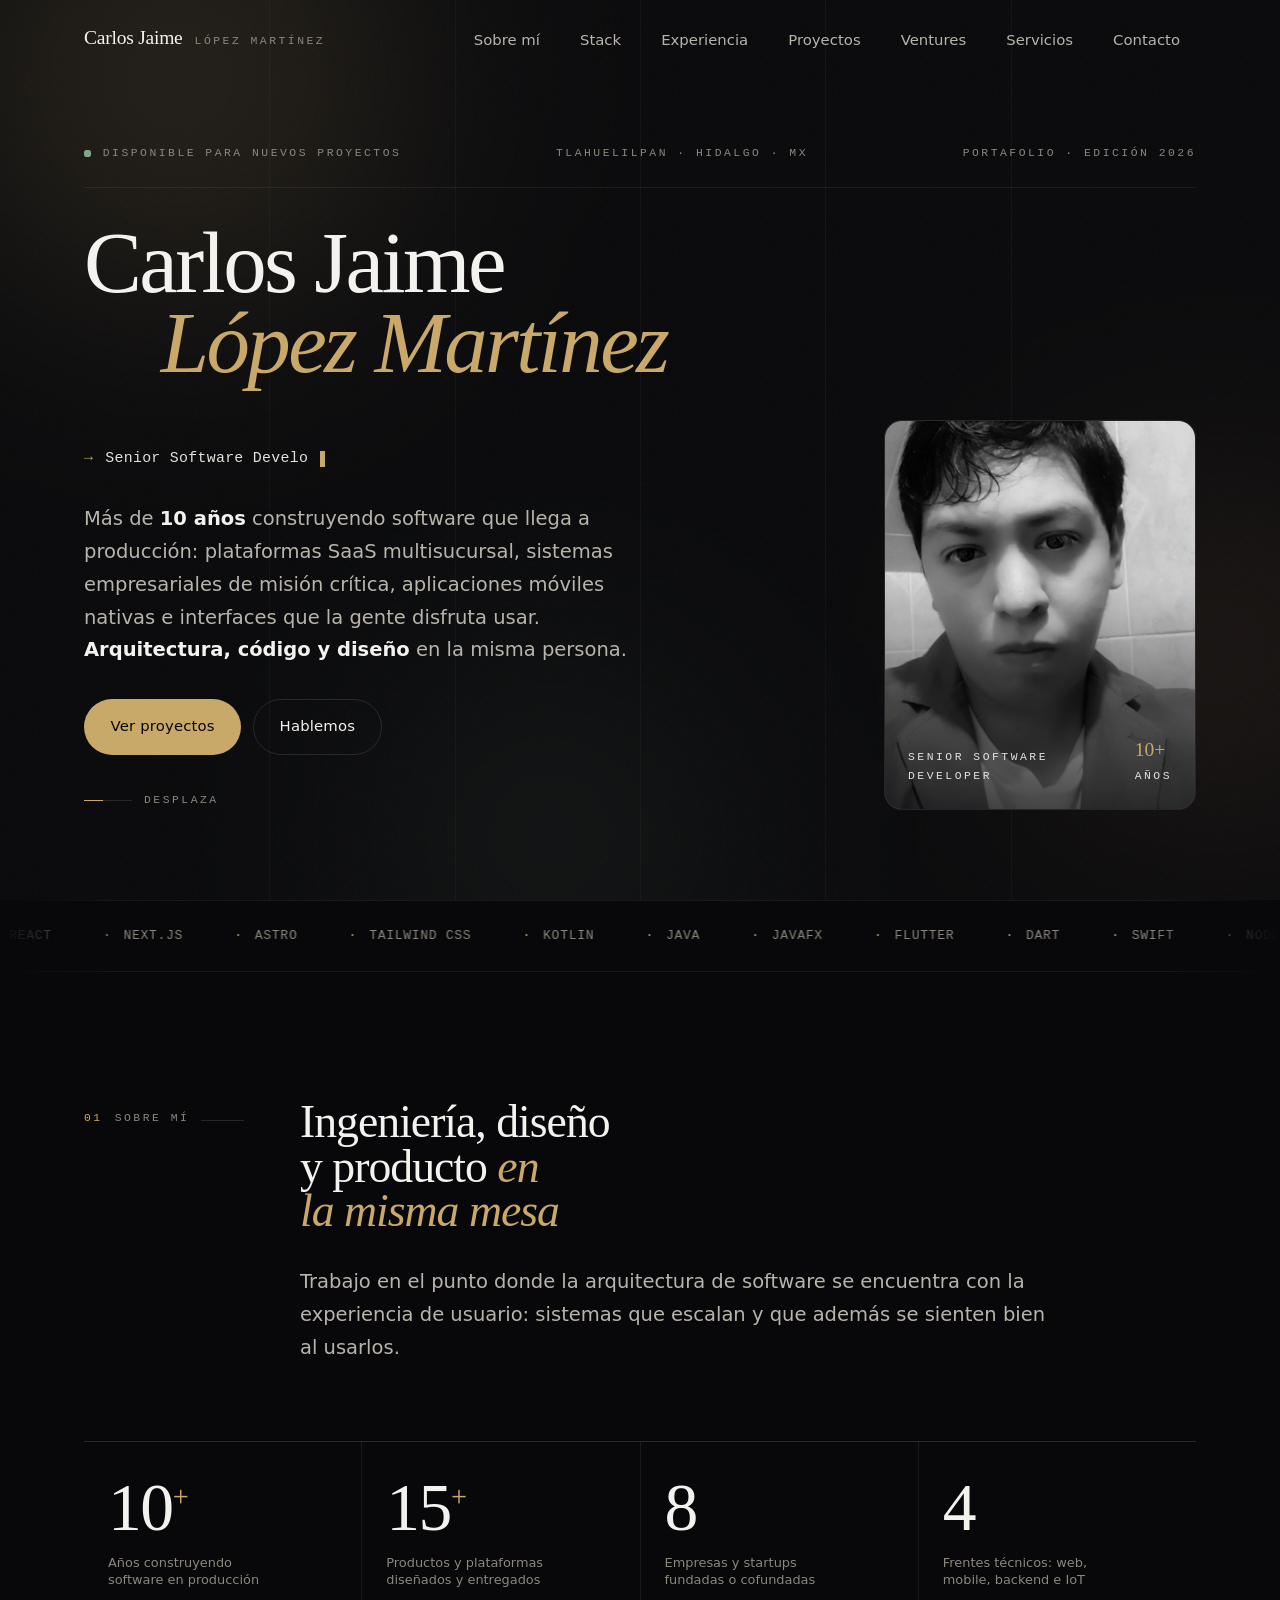
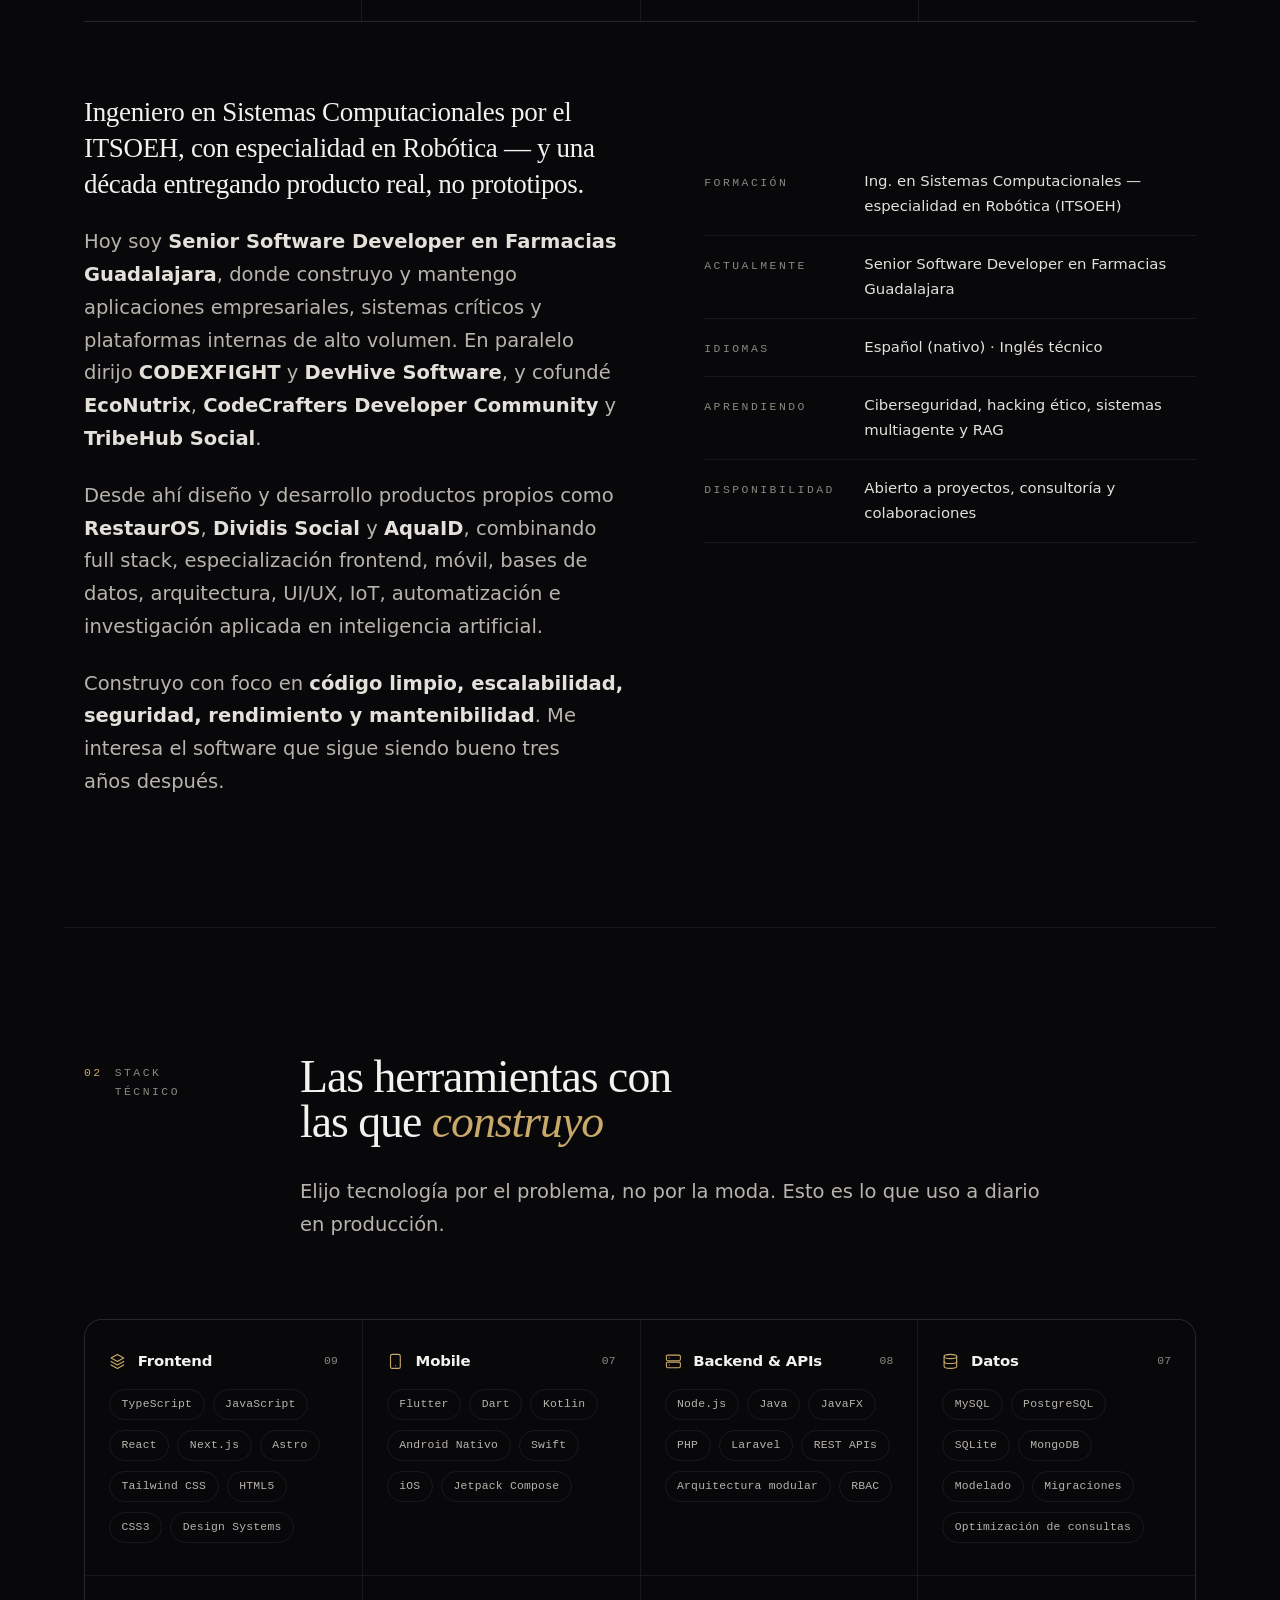
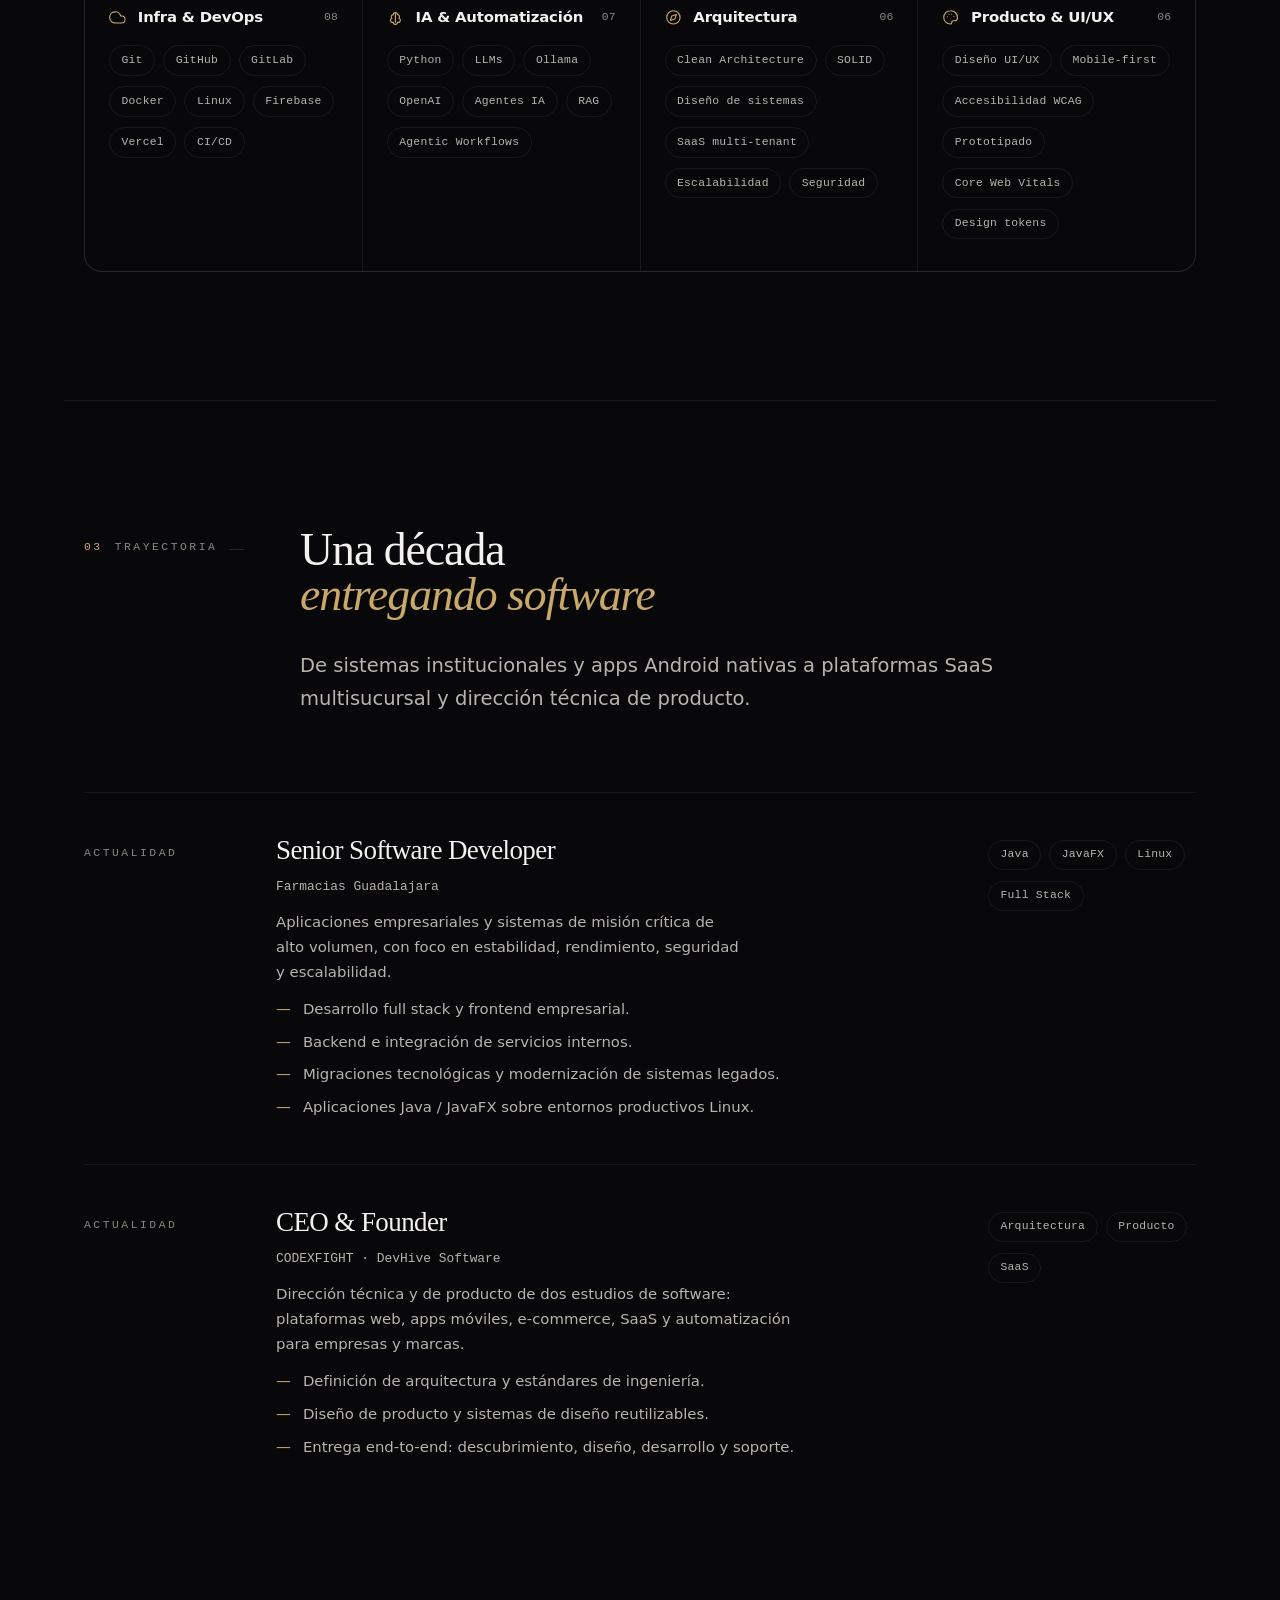
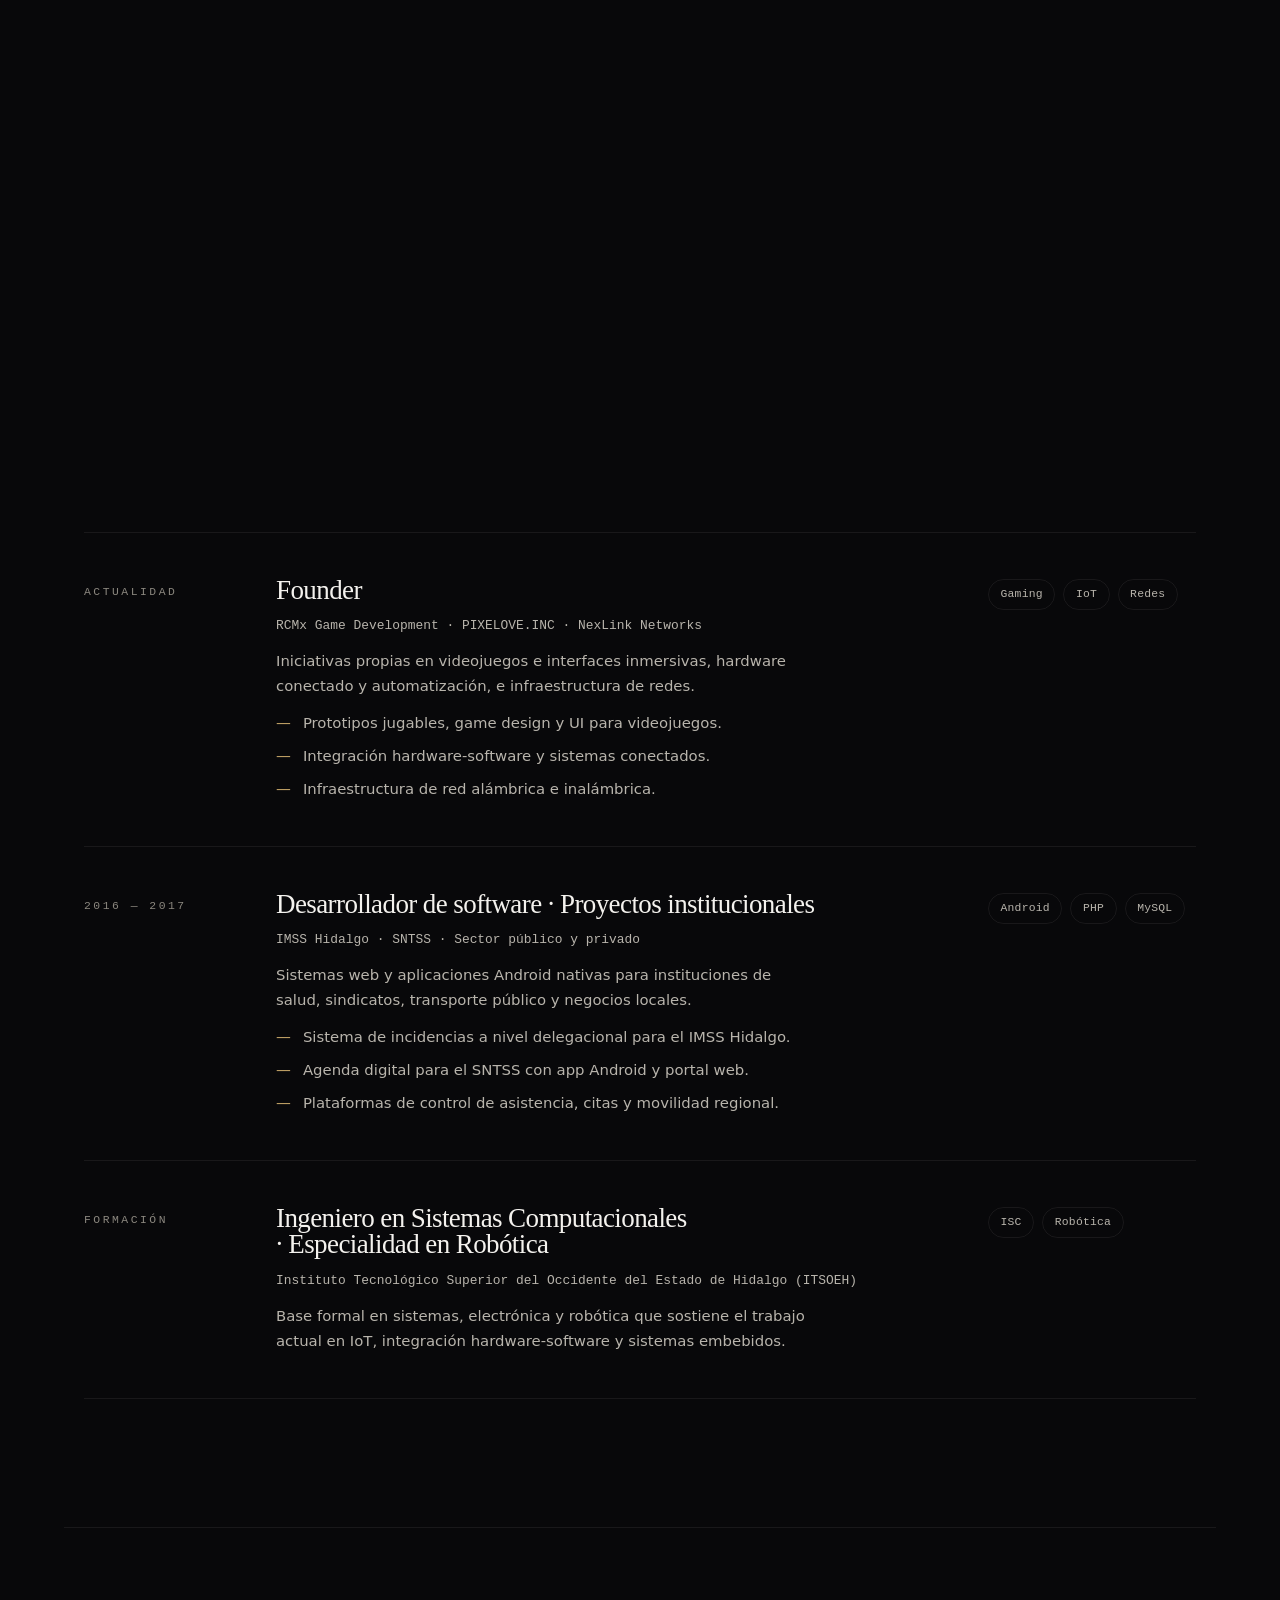
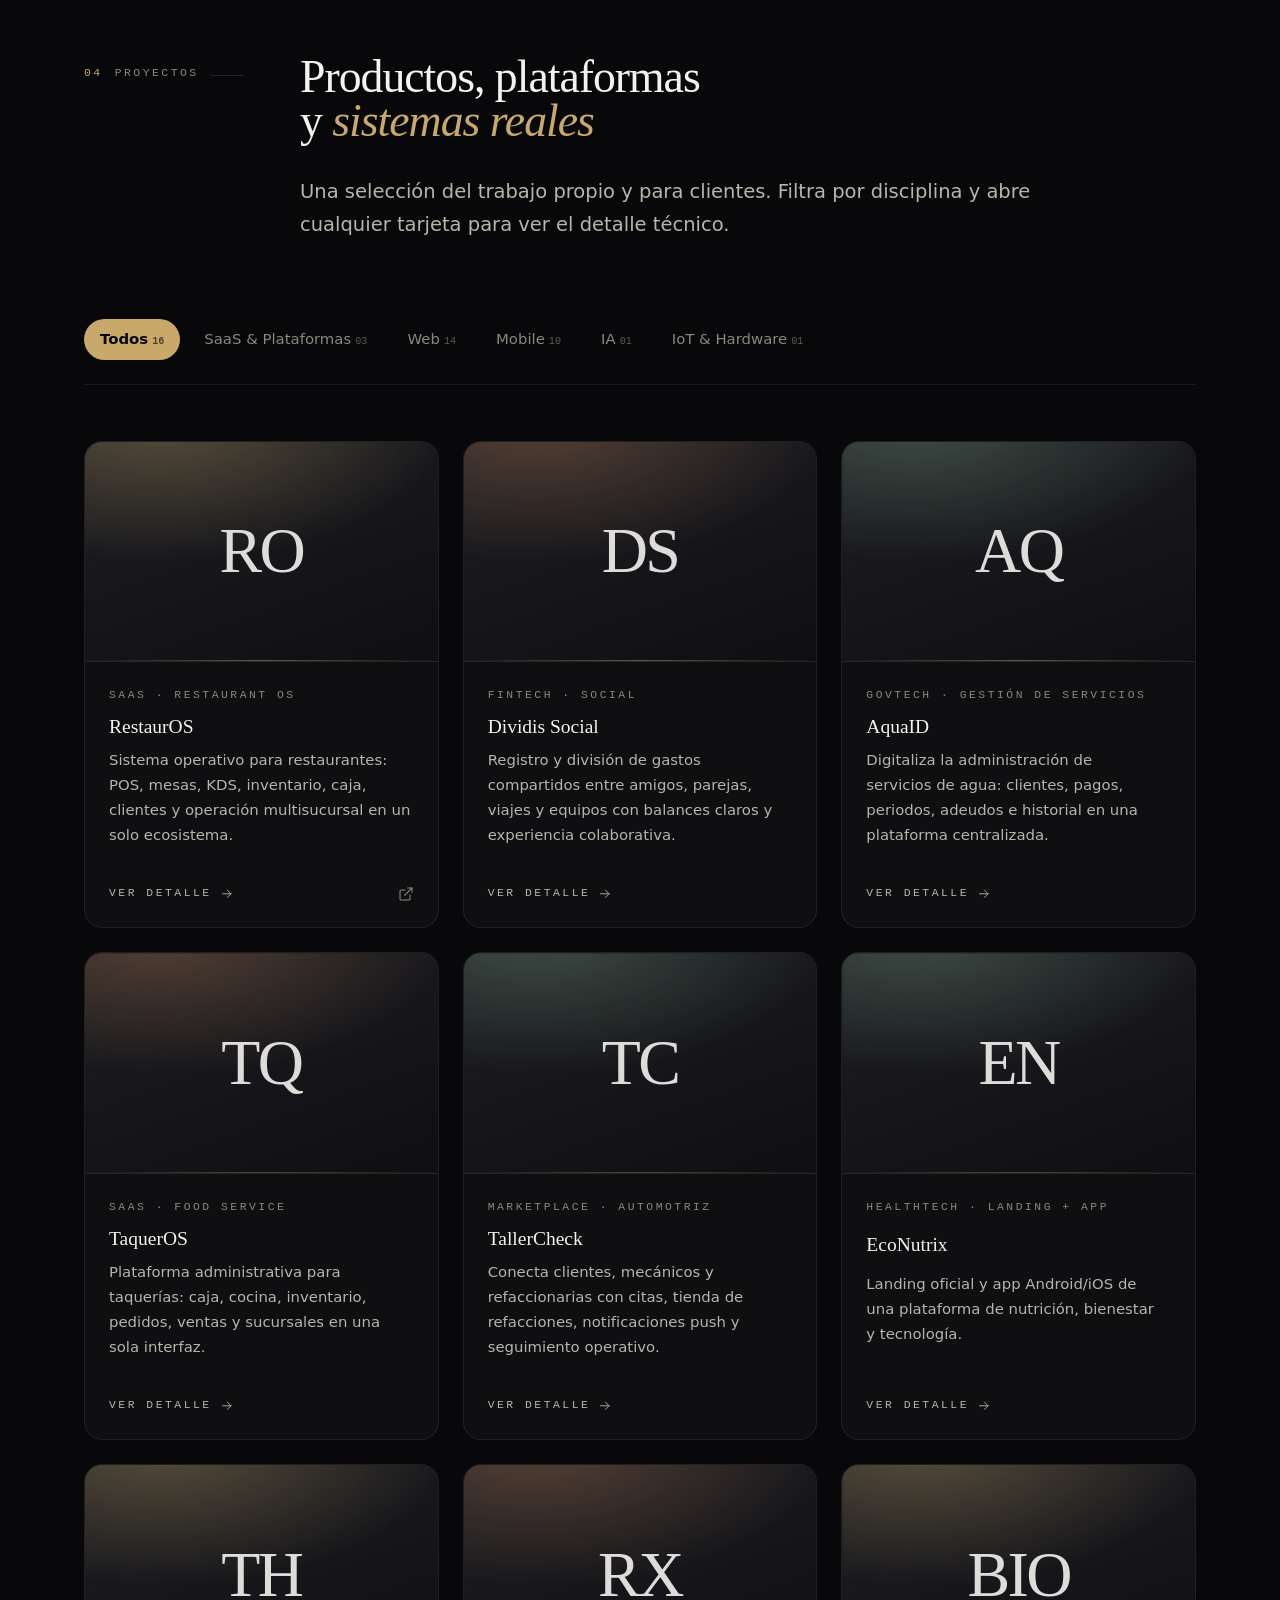
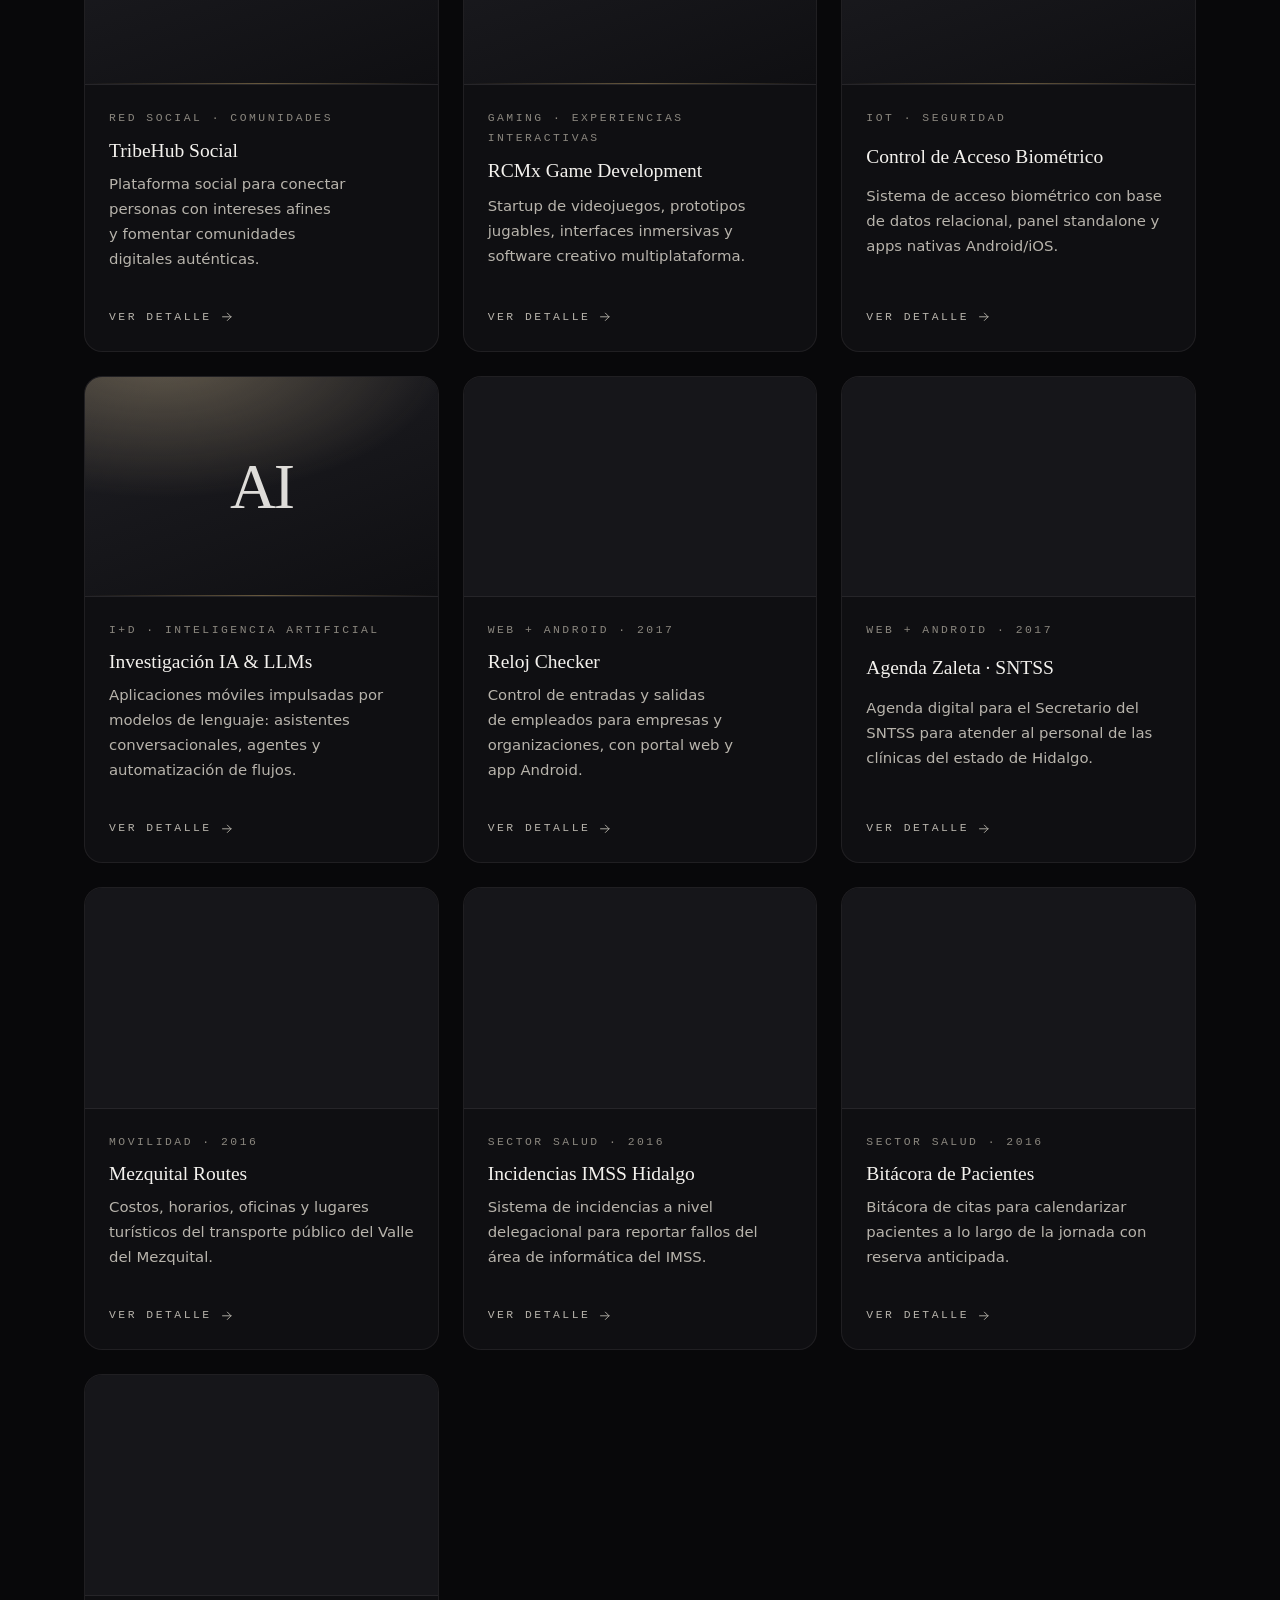
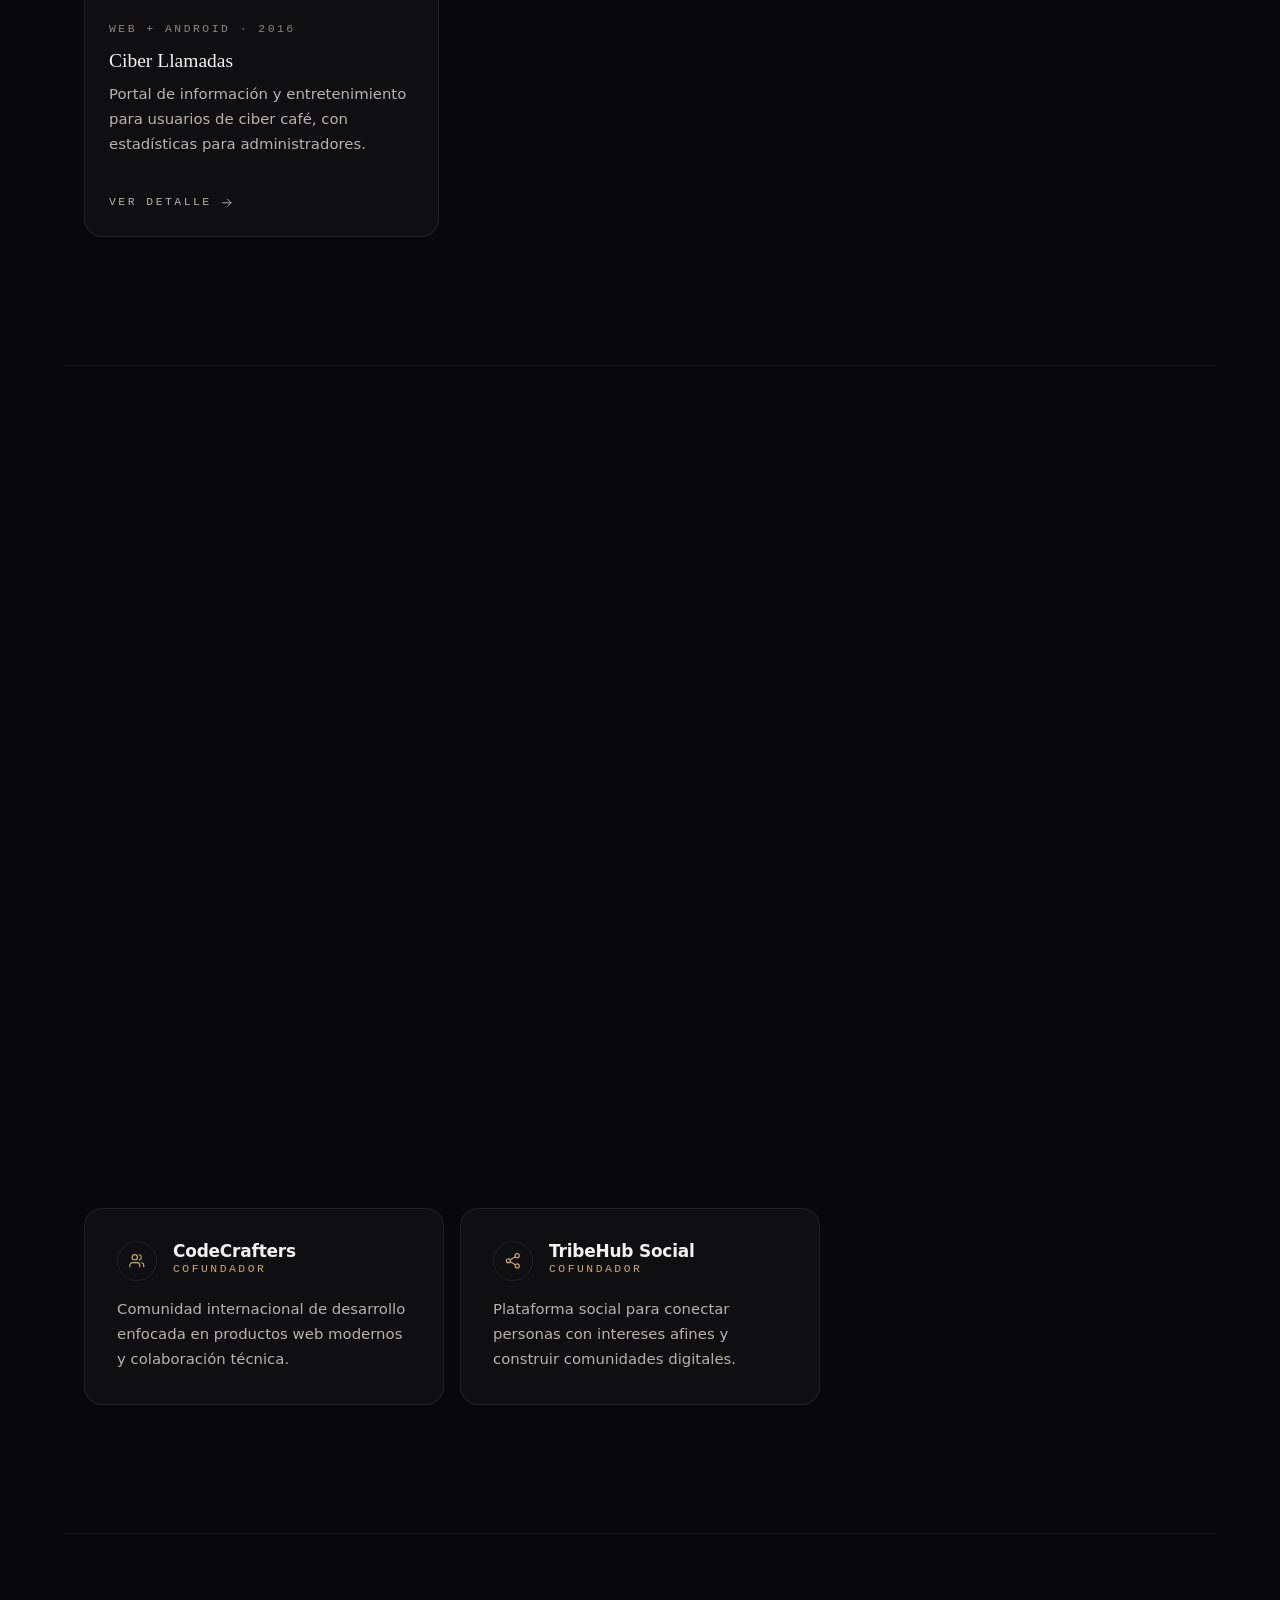
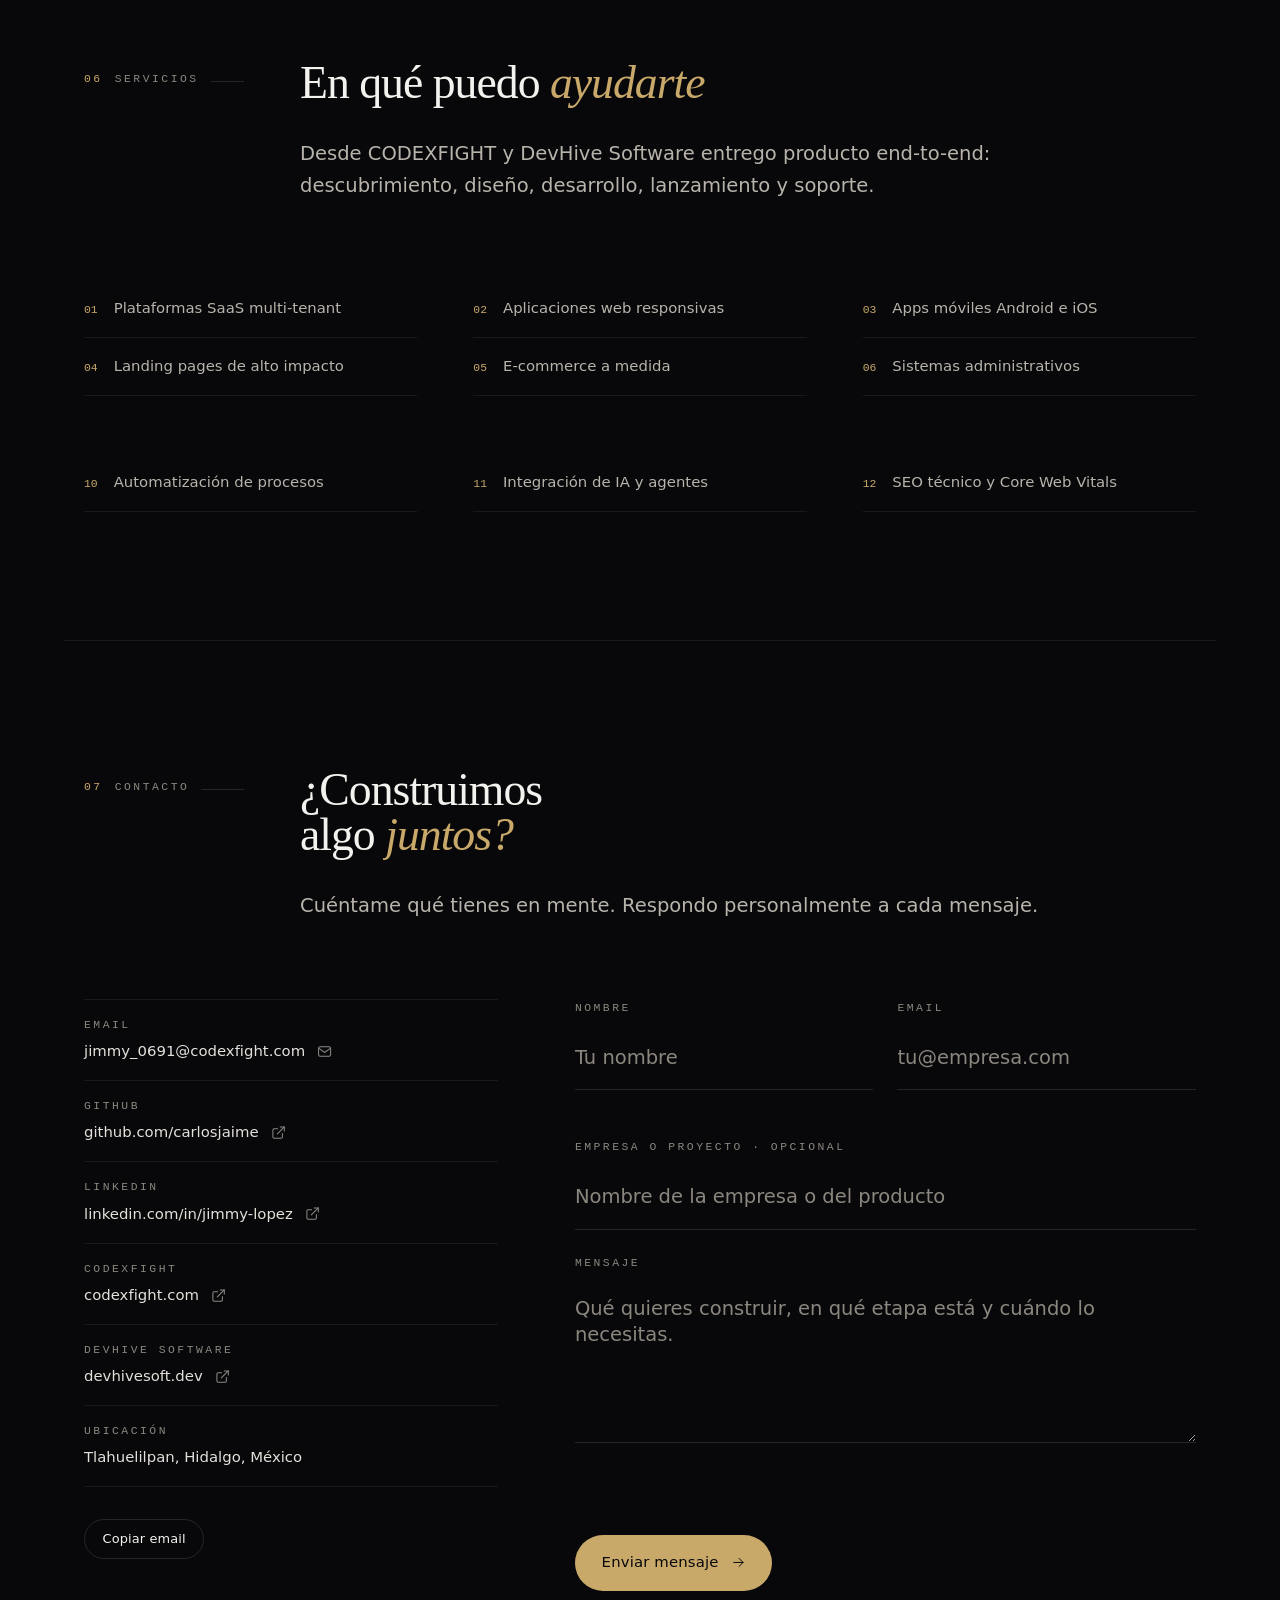
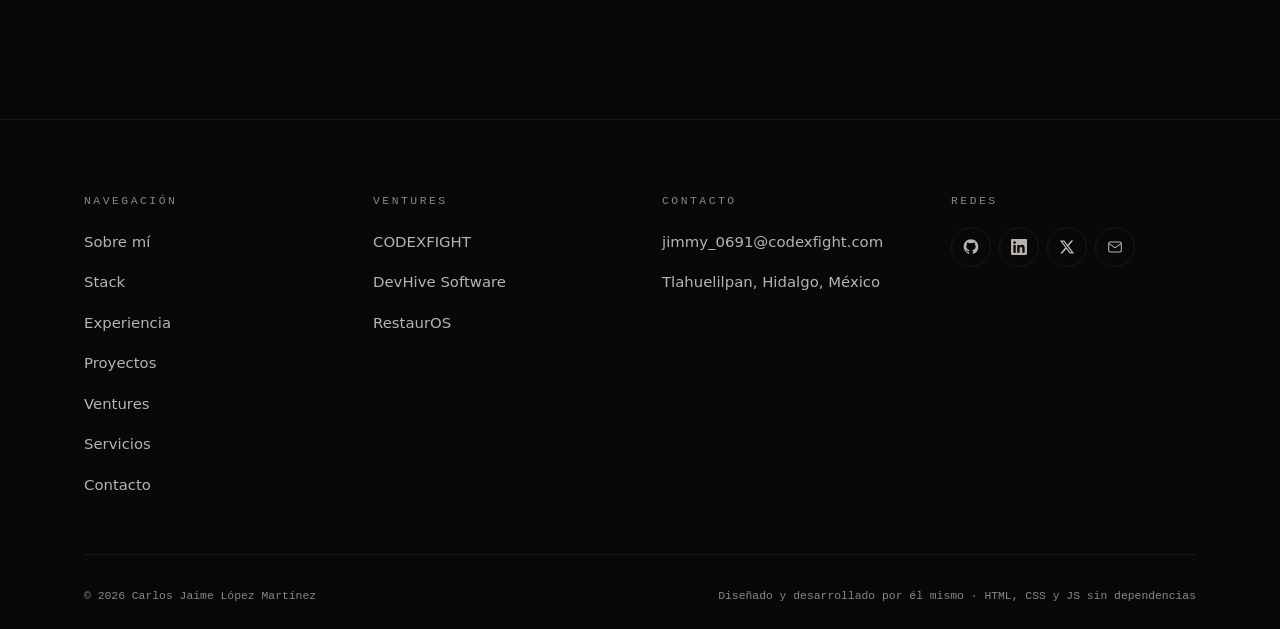
==== commit 089ca7b3: "feat(ui): redesign around an editorial "obsidiana & champán" system Replaces the neon cyan/violet/li" ====
--- a/index.html
+++ b/index.html
@@ -6,7 +6,7 @@
 <title>Carlos Jaime López Martínez — Senior Software Developer &amp; Software Architect</title>
 <meta name="description" content="Portafolio de Carlos Jaime “Jimmy” López Martínez — Senior Software Developer y Software Architect con más de 10 años construyendo plataformas SaaS, aplicaciones web y móviles, y productos digitales escalables.">
 <meta name="author" content="Carlos Jaime López Martínez">
-<meta name="theme-color" content="#05060a">
+<meta name="theme-color" content="#08080a">
 <link rel="canonical" href="https://carlosjaime.github.io/">
 
 <meta property="og:type" content="website">
@@ -26,19 +26,18 @@
 <link rel="apple-touch-icon" href="assets/img/avatar.webp">
 <link rel="manifest" href="site.webmanifest">
 
-<link rel="preconnect" href="https://fonts.googleapis.com">
-<link rel="preconnect" href="https://fonts.gstatic.com" crossorigin>
+<link rel="preload" as="font" type="font/woff2" href="assets/fonts/instrument-serif-400-normal-latin.woff2" crossorigin>
+<link rel="preload" as="font" type="font/woff2" href="assets/fonts/plus-jakarta-sans-400-normal-latin.woff2" crossorigin>
 <link rel="preload" as="image" href="assets/img/portrait.webp" fetchpriority="high">
-<link rel="stylesheet"
-      href="https://fonts.googleapis.com/css2?family=Inter:wght@400;500;600&family=Space+Grotesk:wght@500;600;700&family=JetBrains+Mono:wght@400;500&display=swap">
-
+
+<link rel="stylesheet" href="assets/css/fonts.css">
 <link rel="stylesheet" href="assets/css/tokens.css">
 <link rel="stylesheet" href="assets/css/base.css">
 <link rel="stylesheet" href="assets/css/components.css">
 <link rel="stylesheet" href="assets/css/sections.css">
 
-<!-- Reveal animations are opt-in: without JS the `js` class never lands and
-     every [data-reveal] element stays fully visible. -->
+<!-- Motion is opt-in: without JS the `js` class never lands, so nothing that
+     animates in is ever left hidden. -->
 <script>document.documentElement.classList.add("js");</script>
 
 <script type="application/ld+json">{"@context": "https://schema.org", "@type": "Person", "name": "Carlos Jaime López Martínez", "alternateName": "Jimmy López", "url": "https://carlosjaime.github.io/", "image": "https://carlosjaime.github.io/assets/img/portrait.webp", "email": "mailto:jimmy_0691@codexfight.com", "jobTitle": "Senior Software Developer & Software Architect", "description": "Senior Software Developer con más de 10 años construyendo plataformas SaaS, aplicaciones web y móviles, arquitectura de software y productos digitales.", "address": {"@type": "PostalAddress", "addressLocality": "Tlahuelilpan", "addressRegion": "Hidalgo", "addressCountry": "MX"}, "alumniOf": {"@type": "CollegeOrUniversity", "name": "Instituto Tecnológico Superior del Occidente del Estado de Hidalgo"}, "worksFor": {"@type": "Organization", "name": "Farmacias Guadalajara"}, "knowsAbout": ["TypeScript", "React", "Next.js", "Kotlin", "Java", "Flutter", "Node.js", "PHP", "Laravel", "Arquitectura de software", "UI/UX", "SaaS", "IoT", "Inteligencia artificial"], "sameAs": ["https://github.com/carlosjaime", "https://www.linkedin.com/in/jimmy-lopez/", "https://x.com/jimmy909045", "https://codexfight.com", "https://devhivesoft.dev"]}</script>
@@ -48,145 +47,148 @@
 <svg class="visually-hidden" aria-hidden="true" focusable="false" xmlns="http://www.w3.org/2000/svg"><symbol id="i-layers" viewBox="0 0 24 24" fill="none" stroke="currentColor" stroke-width="1.6" stroke-linecap="round" stroke-linejoin="round"><path d="m12 2 9 5-9 5-9-5 9-5"/><path d="m3 12 9 5 9-5"/><path d="m3 17 9 5 9-5"/></symbol><symbol id="i-mobile" viewBox="0 0 24 24" fill="none" stroke="currentColor" stroke-width="1.6" stroke-linecap="round" stroke-linejoin="round"><rect x="5" y="2" width="14" height="20" rx="2.5"/><path d="M12 18.01h.01"/></symbol><symbol id="i-server" viewBox="0 0 24 24" fill="none" stroke="currentColor" stroke-width="1.6" stroke-linecap="round" stroke-linejoin="round"><rect x="2" y="3" width="20" height="8" rx="2"/><rect x="2" y="13" width="20" height="8" rx="2"/><path d="M6 7h.01M6 17h.01"/></symbol><symbol id="i-database" viewBox="0 0 24 24" fill="none" stroke="currentColor" stroke-width="1.6" stroke-linecap="round" stroke-linejoin="round"><ellipse cx="12" cy="5" rx="9" ry="3"/><path d="M3 5v14c0 1.66 4.03 3 9 3s9-1.34 9-3V5"/><path d="M3 12c0 1.66 4.03 3 9 3s9-1.34 9-3"/></symbol><symbol id="i-cloud" viewBox="0 0 24 24" fill="none" stroke="currentColor" stroke-width="1.6" stroke-linecap="round" stroke-linejoin="round"><path d="M18 10h-1.26A8 8 0 1 0 9 20h9a5 5 0 0 0 0-10z"/></symbol><symbol id="i-brain" viewBox="0 0 24 24" fill="none" stroke="currentColor" stroke-width="1.6" stroke-linecap="round" stroke-linejoin="round"><path d="M12 5a3 3 0 0 0-3 3 3 3 0 0 0-2 5.2A3 3 0 0 0 9 19a3 3 0 0 0 6 0 3 3 0 0 0 2-5.8A3 3 0 0 0 15 8a3 3 0 0 0-3-3z"/><path d="M12 5v14"/></symbol><symbol id="i-compass" viewBox="0 0 24 24" fill="none" stroke="currentColor" stroke-width="1.6" stroke-linecap="round" stroke-linejoin="round"><circle cx="12" cy="12" r="9.5"/><path d="m16.2 7.8-2.1 6.4-6.4 2.1 2.1-6.4z"/></symbol><symbol id="i-palette" viewBox="0 0 24 24" fill="none" stroke="currentColor" stroke-width="1.6" stroke-linecap="round" stroke-linejoin="round"><path d="M12 2.5a9.5 9.5 0 1 0 0 19c1.1 0 2-.9 2-2v-.8a1.9 1.9 0 0 1 1.9-1.9H18a4 4 0 0 0 4-4A9.5 9.5 0 0 0 12 2.5z"/><path d="M7.5 11h.01M10 7.5h.01M14 7.5h.01M17 10.5h.01"/></symbol><symbol id="i-rocket" viewBox="0 0 24 24" fill="none" stroke="currentColor" stroke-width="1.6" stroke-linecap="round" stroke-linejoin="round"><path d="M12 15.5 8.5 12a22 22 0 0 1 2-4A12.9 12.9 0 0 1 21.5 2.5c0 2.7-.8 7.5-6 11a22 22 0 0 1-3.5 2z"/><path d="M8.5 12H5a1 1 0 0 0-.7 1.7l2 2"/><path d="M12 15.5V19a1 1 0 0 0 1.7.7l2-2"/><path d="M4.8 17.2c-1.2 1.2-1.6 4.6-1.6 4.6s3.4-.4 4.6-1.6"/></symbol><symbol id="i-zap" viewBox="0 0 24 24" fill="none" stroke="currentColor" stroke-width="1.6" stroke-linecap="round" stroke-linejoin="round"><path d="M13 2.5 3.5 14.5H12l-1 7 9.5-12H12z"/></symbol><symbol id="i-gamepad" viewBox="0 0 24 24" fill="none" stroke="currentColor" stroke-width="1.6" stroke-linecap="round" stroke-linejoin="round"><rect x="2" y="6.5" width="20" height="11" rx="5.5"/><path d="M7 10v4M5 12h4M15.5 11h.01M18 13.5h.01"/></symbol><symbol id="i-cpu" viewBox="0 0 24 24" fill="none" stroke="currentColor" stroke-width="1.6" stroke-linecap="round" stroke-linejoin="round"><rect x="4.5" y="4.5" width="15" height="15" rx="2.5"/><rect x="9" y="9" width="6" height="6" rx="1"/><path d="M9 2v2.5M15 2v2.5M9 19.5V22M15 19.5V22M2 9h2.5M2 15h2.5M19.5 9H22M19.5 15H22"/></symbol><symbol id="i-signal" viewBox="0 0 24 24" fill="none" stroke="currentColor" stroke-width="1.6" stroke-linecap="round" stroke-linejoin="round"><path d="M4.9 16.1a10 10 0 0 1 14.2 0M7.8 13.2a6 6 0 0 1 8.4 0M10.7 10.4a2 2 0 0 1 2.6 0"/><path d="M12 19.5h.01"/></symbol><symbol id="i-leaf" viewBox="0 0 24 24" fill="none" stroke="currentColor" stroke-width="1.6" stroke-linecap="round" stroke-linejoin="round"><path d="M11 20.5A7 7 0 0 1 9.8 6.6C15.5 5.5 17 5 19 2.5c1 2 2 4.2 2 8 0 5.5-4.8 10-10 10z"/><path d="M2.5 21.5c0-3 1.9-5.4 5.1-6 2.4-.5 4.9-2 5.9-3"/></symbol><symbol id="i-users" viewBox="0 0 24 24" fill="none" stroke="currentColor" stroke-width="1.6" stroke-linecap="round" stroke-linejoin="round"><path d="M16 20v-1.8a3.7 3.7 0 0 0-3.7-3.7H6.2A3.7 3.7 0 0 0 2.5 18.2V20"/><circle cx="9.2" cy="7.2" r="3.7"/><path d="M21.5 20v-1.8a3.7 3.7 0 0 0-2.8-3.6M15.5 3.7a3.7 3.7 0 0 1 0 7.1"/></symbol><symbol id="i-share" viewBox="0 0 24 24" fill="none" stroke="currentColor" stroke-width="1.6" stroke-linecap="round" stroke-linejoin="round"><circle cx="18" cy="5" r="2.8"/><circle cx="6" cy="12" r="2.8"/><circle cx="18" cy="19" r="2.8"/><path d="m8.4 10.7 7.2-4.2M8.4 13.3l7.2 4.2"/></symbol><symbol id="i-check" viewBox="0 0 24 24" fill="none" stroke="currentColor" stroke-width="1.6" stroke-linecap="round" stroke-linejoin="round"><path d="m20 6.5-10.5 11L4 12"/></symbol><symbol id="i-map-pin" viewBox="0 0 24 24" fill="none" stroke="currentColor" stroke-width="1.6" stroke-linecap="round" stroke-linejoin="round"><path d="M20 10.5c0 6-8 11.5-8 11.5s-8-5.5-8-11.5a8 8 0 0 1 16 0z"/><circle cx="12" cy="10.3" r="2.8"/></symbol><symbol id="i-globe" viewBox="0 0 24 24" fill="none" stroke="currentColor" stroke-width="1.6" stroke-linecap="round" stroke-linejoin="round"><circle cx="12" cy="12" r="9.5"/><path d="M2.5 12h19"/><path d="M12 2.5a15 15 0 0 1 0 19 15 15 0 0 1 0-19z"/></symbol><symbol id="i-external" viewBox="0 0 24 24" fill="none" stroke="currentColor" stroke-width="1.6" stroke-linecap="round" stroke-linejoin="round"><path d="M18 13.5V19a2 2 0 0 1-2 2H5a2 2 0 0 1-2-2V8a2 2 0 0 1 2-2h5.5"/><path d="M14.5 3H21v6.5"/><path d="M10 14 21 3"/></symbol><symbol id="i-arrow-right" viewBox="0 0 24 24" fill="none" stroke="currentColor" stroke-width="1.6" stroke-linecap="round" stroke-linejoin="round"><path d="M4.5 12h15"/><path d="m13 5.5 6.5 6.5-6.5 6.5"/></symbol><symbol id="i-arrow-up" viewBox="0 0 24 24" fill="none" stroke="currentColor" stroke-width="1.6" stroke-linecap="round" stroke-linejoin="round"><path d="M12 19.5v-15"/><path d="m5.5 11 6.5-6.5 6.5 6.5"/></symbol><symbol id="i-close" viewBox="0 0 24 24" fill="none" stroke="currentColor" stroke-width="1.6" stroke-linecap="round" stroke-linejoin="round"><path d="m18 6-12 12M6 6l12 12"/></symbol><symbol id="i-mail" viewBox="0 0 24 24" fill="none" stroke="currentColor" stroke-width="1.6" stroke-linecap="round" stroke-linejoin="round"><rect x="2.5" y="4.5" width="19" height="15" rx="2.5"/><path d="m3 7 8.1 5.6a1.6 1.6 0 0 0 1.8 0L21 7"/></symbol><symbol id="i-code" viewBox="0 0 24 24" fill="none" stroke="currentColor" stroke-width="1.6" stroke-linecap="round" stroke-linejoin="round"><path d="m16 18 6-6-6-6M8 6l-6 6 6 6"/></symbol><symbol id="i-sparkle" viewBox="0 0 24 24" fill="none" stroke="currentColor" stroke-width="1.6" stroke-linecap="round" stroke-linejoin="round"><path d="M12 3.5 13.9 9l5.6 1.9-5.6 1.9L12 18.5l-1.9-5.7-5.6-1.9L10.1 9z"/></symbol><symbol id="i-github" viewBox="0 0 24 24" fill="currentColor"><path d="M12 .5C5.73.5.9 5.34.9 11.62c0 4.9 3.17 9.06 7.57 10.53.55.1.76-.24.76-.53l-.02-2.07c-3.08.67-3.73-1.3-3.73-1.3-.5-1.29-1.23-1.63-1.23-1.63-1-.69.08-.67.08-.67 1.11.08 1.7 1.14 1.7 1.14.99 1.7 2.6 1.21 3.23.93.1-.72.39-1.21.7-1.49-2.46-.28-5.05-1.23-5.05-5.48 0-1.21.43-2.2 1.14-2.98-.11-.28-.5-1.41.11-2.94 0 0 .93-.3 3.05 1.14a10.5 10.5 0 0 1 5.55 0c2.11-1.44 3.04-1.14 3.04-1.14.61 1.53.23 2.66.11 2.94.71.78 1.14 1.77 1.14 2.98 0 4.26-2.6 5.2-5.07 5.47.4.35.75 1.03.75 2.08l-.01 3.08c0 .3.2.64.76.53a11.13 11.13 0 0 0 7.56-10.53C23.1 5.34 18.27.5 12 .5z"/></symbol><symbol id="i-linkedin" viewBox="0 0 24 24" fill="currentColor"><path d="M20.45 20.45h-3.56v-5.57c0-1.33-.02-3.04-1.85-3.04-1.85 0-2.14 1.45-2.14 2.94v5.67H9.35V9h3.42v1.56h.05a3.75 3.75 0 0 1 3.37-1.85c3.6 0 4.27 2.37 4.27 5.46zM5.34 7.43a2.07 2.07 0 1 1 0-4.14 2.07 2.07 0 0 1 0 4.14zM7.12 20.45H3.55V9h3.57zM22.22 0H1.77C.79 0 0 .77 0 1.72v20.56C0 23.23.79 24 1.77 24h20.45c.98 0 1.78-.77 1.78-1.72V1.72C24 .77 23.2 0 22.22 0z"/></symbol><symbol id="i-x" viewBox="0 0 24 24" fill="currentColor"><path d="M18.24 2.25h3.31l-7.23 8.26 8.5 11.24h-6.65l-5.22-6.82-5.96 6.82H1.68l7.73-8.84L1.25 2.25h6.82l4.71 6.23zm-1.16 17.52h1.83L7.08 4.13H5.11z"/></symbol></svg>
 
 <a class="skip-link" href="#contenido">Saltar al contenido</a>
+
+<div class="intro" data-intro aria-hidden="true">
+  <p class="intro__mark">Carlos Jaime <em style="font-style:italic;color:var(--champagne)">López Martínez</em></p>
+  <span class="intro__bar"></span>
+</div>
+
+<div class="cursor" data-cursor aria-hidden="true"><span class="cursor__ring"></span></div>
 <div class="scroll-progress" data-scroll-progress aria-hidden="true"></div>
 
 <div class="ambient" aria-hidden="true">
-  <div class="ambient__grid" data-parallax="0.06"></div>
-  <div class="ambient__orb ambient__orb--a" data-parallax="0.12"></div>
-  <div class="ambient__orb ambient__orb--b" data-parallax="-0.08"></div>
-  <div class="ambient__orb ambient__orb--c" data-parallax="0.05"></div>
+  <div class="ambient__rules"><span></span><span></span><span></span><span></span><span></span><span></span></div>
+  <div class="ambient__glow ambient__glow--a" data-parallax="0.10" data-parallax-drift="26"></div>
+  <div class="ambient__glow ambient__glow--b" data-parallax="-0.07" data-parallax-drift="-34"></div>
+  <div class="ambient__glow ambient__glow--c" data-parallax="0.05" data-parallax-drift="18"></div>
   <div class="ambient__noise"></div>
 </div>
 
 <header class="nav" data-nav>
   <div class="shell nav__inner">
-    <a class="nav__brand" href="#inicio">
-      <span class="nav__mark" aria-hidden="true">CJ</span>
-      <span class="nav__brand-text">carlosjaime<span style="color:var(--c-cyan)">.dev</span></span>
-    </a>
+    <a class="nav__brand" href="#inicio">Carlos Jaime <i>López Martínez</i></a>
 
     <nav aria-label="Navegación principal">
-      <ul class="nav__links"><li><a class="nav__link" data-nav-link href="#sobre-mi">Sobre mí</a></li><li><a class="nav__link" data-nav-link href="#stack">Stack</a></li><li><a class="nav__link" data-nav-link href="#experiencia">Experiencia</a></li><li><a class="nav__link" data-nav-link href="#proyectos">Proyectos</a></li><li><a class="nav__link" data-nav-link href="#ventures">Ventures</a></li><li><a class="nav__link" data-nav-link href="#servicios">Servicios</a></li><li><a class="nav__link" data-nav-link href="#contacto">Contacto</a></li></ul>
+      <ul class="nav__links"><li><a class="nav__link" data-nav-link href="#sobre-mi"><span class="nav__link-mask"><span>Sobre mí</span><span aria-hidden="true">Sobre mí</span></span></a></li><li><a class="nav__link" data-nav-link href="#stack"><span class="nav__link-mask"><span>Stack</span><span aria-hidden="true">Stack</span></span></a></li><li><a class="nav__link" data-nav-link href="#experiencia"><span class="nav__link-mask"><span>Experiencia</span><span aria-hidden="true">Experiencia</span></span></a></li><li><a class="nav__link" data-nav-link href="#proyectos"><span class="nav__link-mask"><span>Proyectos</span><span aria-hidden="true">Proyectos</span></span></a></li><li><a class="nav__link" data-nav-link href="#ventures"><span class="nav__link-mask"><span>Ventures</span><span aria-hidden="true">Ventures</span></span></a></li><li><a class="nav__link" data-nav-link href="#servicios"><span class="nav__link-mask"><span>Servicios</span><span aria-hidden="true">Servicios</span></span></a></li><li><a class="nav__link" data-nav-link href="#contacto"><span class="nav__link-mask"><span>Contacto</span><span aria-hidden="true">Contacto</span></span></a></li></ul>
     </nav>
 
     <button class="nav__toggle" type="button" data-nav-toggle
-            aria-expanded="false" aria-controls="nav-drawer">
-      <span class="visually-hidden">Abrir menú</span>
-      <span class="nav__toggle-bars" aria-hidden="true"><span></span><span></span><span></span></span>
+            aria-expanded="false" aria-controls="nav-drawer" aria-label="Abrir menú">
+      <span></span><span></span><span></span>
     </button>
   </div>
+
   <nav class="nav__drawer" id="nav-drawer" data-nav-drawer hidden aria-label="Navegación móvil">
-    <a href="#sobre-mi">Sobre mí</a><a href="#stack">Stack</a><a href="#experiencia">Experiencia</a><a href="#proyectos">Proyectos</a><a href="#ventures">Ventures</a><a href="#servicios">Servicios</a><a href="#contacto">Contacto</a>
+    <a href="#sobre-mi" style="--i:0"><i>01</i> Sobre mí</a><a href="#stack" style="--i:1"><i>02</i> Stack</a><a href="#experiencia" style="--i:2"><i>03</i> Experiencia</a><a href="#proyectos" style="--i:3"><i>04</i> Proyectos</a><a href="#ventures" style="--i:4"><i>05</i> Ventures</a><a href="#servicios" style="--i:5"><i>06</i> Servicios</a><a href="#contacto" style="--i:6"><i>07</i> Contacto</a>
+    <div class="nav__drawer-foot">
+      <a href="mailto:jimmy_0691@codexfight.com">jimmy_0691@codexfight.com</a>
+      <a href="https://github.com/carlosjaime" target="_blank" rel="noopener noreferrer">GitHub</a>
+      <a href="https://www.linkedin.com/in/jimmy-lopez/" target="_blank" rel="noopener noreferrer">LinkedIn</a>
+    </div>
   </nav>
 </header>
 
 <main id="contenido">
 
-<!-- ============================ HERO ============================ -->
+<!-- ================================ HERO ================================ -->
 <section class="hero" id="inicio">
-  <div class="shell hero__layout">
-    <div class="hero__content">
-      <p class="hero__status">
-        <span class="hero__pulse" aria-hidden="true"></span>
-        Disponible para nuevos proyectos y consultoría
-      </p>
-
-      <h1 class="hero__title">
-        <span>Carlos Jaime</span>
-        <span class="text-gradient">López Martínez</span>
-      </h1>
-
-      <p class="hero__roles">
-        <span class="hero__roles-prompt" aria-hidden="true">&gt;</span>
-        <span class="hero__role-text" data-typewriter='["Senior Software Developer", "Software Architect", "Full Stack Developer", "Frontend Engineer", "CEO & Product Builder"]'>Senior Software Developer</span><span class="hero__caret" aria-hidden="true">&nbsp;</span>
-      </p>
-
-      <p class="hero__lead">
-        Más de <strong>10 años</strong> construyendo software que llega a producción: plataformas
-        SaaS multisucursal, sistemas empresariales de misión crítica, aplicaciones móviles nativas
-        e interfaces que la gente disfruta usar. Arquitectura, código y diseño en la misma persona.
-      </p>
-
-      <div class="hero__actions">
-        <a class="btn btn--primary" href="#proyectos">
-          <svg class="btn__icon" aria-hidden="true" focusable="false"><use href="#i-sparkle"></use></svg> Ver proyectos
-        </a>
-        <a class="btn btn--ghost" href="#contacto">
-          <svg class="btn__icon" aria-hidden="true" focusable="false"><use href="#i-mail"></use></svg> Hablemos
-        </a>
-        <a class="btn btn--ghost" href="https://github.com/carlosjaime" target="_blank" rel="noopener noreferrer">
-          <svg class="btn__icon" aria-hidden="true" focusable="false"><use href="#i-github"></use></svg> GitHub
+  <div class="shell">
+    <div class="hero__top">
+      <span class="hero__status"><span class="hero__pulse" aria-hidden="true"></span> Disponible para nuevos proyectos</span>
+      <span>Tlahuelilpan · Hidalgo · MX</span>
+      <span>Portafolio · edición 2026</span>
+    </div>
+
+    <h1 class="hero__name" data-split>Carlos Jaime <em>López Martínez</em></h1>
+
+    <div class="hero__layout">
+      <div>
+        <p class="hero__roles">
+          <span class="hero__roles-prompt" aria-hidden="true">→</span>
+          <span data-typewriter='["Senior Software Developer", "Software Architect", "Full Stack Developer", "Frontend Engineer", "CEO & Product Builder"]'>Senior Software Developer</span><span class="hero__caret" aria-hidden="true"></span>
+        </p>
+
+        <p class="hero__lead" data-reveal>
+          Más de <strong>10 años</strong> construyendo software que llega a producción: plataformas
+          SaaS multisucursal, sistemas empresariales de misión crítica, aplicaciones móviles nativas
+          e interfaces que la gente disfruta usar. <strong>Arquitectura, código y diseño</strong> en
+          la misma persona.
+        </p>
+
+        <div class="hero__actions" data-reveal>
+          <a class="btn btn--primary" href="#proyectos" data-magnetic="0.22"><span class="btn__label">Ver proyectos</span></a>
+          <a class="btn" href="#contacto" data-magnetic="0.22"><span class="btn__label">Hablemos</span></a>
+        </div>
+
+        <a class="hero__scroll" href="#sobre-mi">
+          <span class="hero__scroll-track" aria-hidden="true"></span> Desplaza
         </a>
       </div>
 
-      <a class="hero__scroll" href="#sobre-mi">
-        <span class="hero__scroll-track" aria-hidden="true"></span>
-        Desplaza para explorar
-      </a>
-    </div>
-
-    <div class="hero__portrait" data-tilt="7">
-      <span class="hero__portrait-ring" aria-hidden="true"></span>
-      <div class="hero__portrait-frame">
-        <img src="assets/img/portrait.webp" width="900" height="900" fetchpriority="high"
-             decoding="async" alt="Retrato de Carlos Jaime López Martínez">
-      </div>
-      <p class="hero__badge hero__badge--tl"><b>10+</b>&nbsp;años en producción</p>
-      <p class="hero__badge hero__badge--br"><b>SaaS</b>&nbsp;· Web · Mobile · IoT</p>
+      <figure class="hero__portrait" data-parallax="-0.04" data-parallax-drift="-14" data-reveal-media>
+        <div class="hero__portrait-frame">
+          <img src="assets/img/portrait.webp" width="900" height="900" fetchpriority="high"
+               decoding="async" alt="Retrato de Carlos Jaime López Martínez">
+        </div>
+        <figcaption class="hero__caption">
+          <span>Senior Software<br>Developer</span>
+          <span><b>10+</b> años</span>
+        </figcaption>
+      </figure>
     </div>
   </div>
 </section>
 
-<!-- ============================ MARQUEE ============================ -->
+<!-- ================================ MARQUEE ============================== -->
 <div class="marquee" aria-hidden="true">
   <div class="marquee__track" data-marquee><span class="marquee__item">TypeScript</span><span class="marquee__item">React</span><span class="marquee__item">Next.js</span><span class="marquee__item">Astro</span><span class="marquee__item">Tailwind CSS</span><span class="marquee__item">Kotlin</span><span class="marquee__item">Java</span><span class="marquee__item">JavaFX</span><span class="marquee__item">Flutter</span><span class="marquee__item">Dart</span><span class="marquee__item">Swift</span><span class="marquee__item">Node.js</span><span class="marquee__item">PHP</span><span class="marquee__item">Laravel</span><span class="marquee__item">REST APIs</span><span class="marquee__item">MySQL</span><span class="marquee__item">PostgreSQL</span><span class="marquee__item">MongoDB</span><span class="marquee__item">Docker</span><span class="marquee__item">Linux</span><span class="marquee__item">Firebase</span><span class="marquee__item">Vercel</span><span class="marquee__item">Python</span><span class="marquee__item">Ollama</span><span class="marquee__item">LLMs</span><span class="marquee__item">Git</span></div>
 </div>
 
-<!-- ============================ SOBRE MÍ ============================ -->
-<section class="section" id="sobre-mi">
+<!-- ================================ SOBRE MÍ ============================= -->
+<section class="section" id="sobre-mi" aria-labelledby="t-sobre-mi">
   <div class="shell">
-    <div class="section-head" data-reveal>
-      <p class="eyebrow">Sobre mí</p>
-      <h2 class="section-title">Ingeniería, diseño y producto <span class="text-gradient">en la misma mesa</span></h2>
-      <p class="section-lead">
-        Trabajo en el punto donde la arquitectura de software se encuentra con la experiencia de usuario:
-        sistemas que escalan y que además se sienten bien al usarlos.
-      </p>
-    </div>
-
-    <div class="stats" style="margin-bottom: var(--sp-9)"><div class="stat" data-reveal>
-  <p class="stat__value"><span data-count-to="10" data-count-suffix="+">0+</span></p>
+    <header class="section-head">
+  <p class="section-head__index" data-reveal><b>01</b> <span>Sobre mí</span></p>
+  <h2 class="section-title" id="t-sobre-mi" data-split>Ingeniería, diseño y producto <em class='serif-italic'>en la misma mesa</em></h2>
+  <p class="section-lead" data-reveal>Trabajo en el punto donde la arquitectura de software se encuentra con la experiencia de usuario: sistemas que escalan y que además se sienten bien al usarlos.</p>
+</header>
+
+    <div class="stats" style="margin-bottom: clamp(2.5rem, 6vw, 4.5rem)"><div class="stat" data-reveal>
+  <p class="stat__value"><span data-count-to="10">0</span><sup>+</sup></p>
   <p class="stat__label">Años construyendo software en producción</p>
 </div><div class="stat" data-reveal>
-  <p class="stat__value"><span data-count-to="15" data-count-suffix="+">0+</span></p>
+  <p class="stat__value"><span data-count-to="15">0</span><sup>+</sup></p>
   <p class="stat__label">Productos y plataformas diseñados y entregados</p>
 </div><div class="stat" data-reveal>
-  <p class="stat__value"><span data-count-to="8" data-count-suffix="">0</span></p>
+  <p class="stat__value"><span data-count-to="8">0</span></p>
   <p class="stat__label">Empresas y startups fundadas o cofundadas</p>
 </div><div class="stat" data-reveal>
-  <p class="stat__value"><span data-count-to="4" data-count-suffix="">0</span></p>
+  <p class="stat__value"><span data-count-to="4">0</span></p>
   <p class="stat__label">Frentes técnicos: web, mobile, backend e IoT</p>
 </div></div>
 
     <div class="about">
       <div class="about__prose" data-reveal>
         <p>
-          Soy <strong>Ingeniero en Sistemas Computacionales</strong> egresado del ITSOEH con especialidad
-          en <strong>Robótica</strong>. Hoy me desempeño como <strong>Senior Software Developer en
-          Farmacias Guadalajara</strong>, donde construyo y mantengo aplicaciones empresariales, sistemas
-          críticos y plataformas internas de alto volumen.
+          Ingeniero en Sistemas Computacionales por el ITSOEH, con especialidad en Robótica —
+          y una década entregando producto real, no prototipos.
         </p>
         <p>
-          En paralelo dirijo <strong>CODEXFIGHT</strong> y <strong>DevHive Software</strong>, y cofundé
-          <strong>EcoNutrix</strong>, <strong>CodeCrafters Developer Community</strong> y
-          <strong>TribeHub Social</strong>. Desde ahí diseño y desarrollo productos propios como
-          <strong>RestaurOS</strong>, <strong>Dividis Social</strong> y <strong>AquaID</strong>.
+          Hoy soy <strong>Senior Software Developer en Farmacias Guadalajara</strong>, donde construyo
+          y mantengo aplicaciones empresariales, sistemas críticos y plataformas internas de alto
+          volumen. En paralelo dirijo <strong>CODEXFIGHT</strong> y <strong>DevHive Software</strong>,
+          y cofundé <strong>EcoNutrix</strong>, <strong>CodeCrafters Developer Community</strong> y
+          <strong>TribeHub Social</strong>.
         </p>
         <p>
-          Mi perfil combina full stack, especialización frontend, móvil, backend, bases de datos,
-          arquitectura, integración de APIs, UI/UX, IoT, automatización e investigación aplicada en
-          inteligencia artificial. Construyo con foco en <strong>código limpio, escalabilidad,
-          seguridad, rendimiento y mantenibilidad</strong>.
+          Desde ahí diseño y desarrollo productos propios como <strong>RestaurOS</strong>,
+          <strong>Dividis Social</strong> y <strong>AquaID</strong>, combinando full stack,
+          especialización frontend, móvil, bases de datos, arquitectura, UI/UX, IoT, automatización
+          e investigación aplicada en inteligencia artificial.
+        </p>
+        <p>
+          Construyo con foco en <strong>código limpio, escalabilidad, seguridad, rendimiento y
+          mantenibilidad</strong>. Me interesa el software que sigue siendo bueno tres años después.
         </p>
       </div>
 
@@ -195,68 +197,66 @@
   </div>
 </section>
 
-<!-- ============================ STACK ============================ -->
-<section class="section" id="stack">
+<!-- ================================ STACK ================================ -->
+<section class="section" id="stack" aria-labelledby="t-stack">
   <div class="shell">
-    <div class="section-head" data-reveal>
-      <p class="eyebrow">Stack técnico</p>
-      <h2 class="section-title">Las herramientas con las que <span class="text-gradient">construyo</span></h2>
-      <p class="section-lead">
-        Elijo tecnología por el problema, no por la moda. Esto es lo que uso a diario en producción.
-      </p>
-    </div>
-    <div class="stack-grid"><article class="card" data-reveal>
+    <header class="section-head">
+  <p class="section-head__index" data-reveal><b>02</b> <span>Stack técnico</span></p>
+  <h2 class="section-title" id="t-stack" data-split>Las herramientas con las que <em class='serif-italic'>construyo</em></h2>
+  <p class="section-lead" data-reveal>Elijo tecnología por el problema, no por la moda. Esto es lo que uso a diario en producción.</p>
+</header>
+    <div class="stack-grid"><article class="stack-group" data-reveal>
   <div class="stack-group__head">
-    <span class="card__icon"><svg aria-hidden="true" focusable="false"><use href="#i-layers"></use></svg></span>
+    <svg aria-hidden="true" focusable="false"><use href="#i-layers"></use></svg>
     <h3 class="stack-group__title">Frontend</h3>
     <span class="stack-group__count">09</span>
   </div>
   <ul class="chip-row"><li><span class="chip">TypeScript</span></li><li><span class="chip">JavaScript</span></li><li><span class="chip">React</span></li><li><span class="chip">Next.js</span></li><li><span class="chip">Astro</span></li><li><span class="chip">Tailwind CSS</span></li><li><span class="chip">HTML5</span></li><li><span class="chip">CSS3</span></li><li><span class="chip">Design Systems</span></li></ul>
-</article><article class="card" data-reveal>
+</article><article class="stack-group" data-reveal>
   <div class="stack-group__head">
-    <span class="card__icon"><svg aria-hidden="true" focusable="false"><use href="#i-mobile"></use></svg></span>
+    <svg aria-hidden="true" focusable="false"><use href="#i-mobile"></use></svg>
     <h3 class="stack-group__title">Mobile</h3>
     <span class="stack-group__count">07</span>
   </div>
   <ul class="chip-row"><li><span class="chip">Flutter</span></li><li><span class="chip">Dart</span></li><li><span class="chip">Kotlin</span></li><li><span class="chip">Android Nativo</span></li><li><span class="chip">Swift</span></li><li><span class="chip">iOS</span></li><li><span class="chip">Jetpack Compose</span></li></ul>
-</article><article class="card" data-reveal>
+</article><article class="stack-group" data-reveal>
   <div class="stack-group__head">
-    <span class="card__icon"><svg aria-hidden="true" focusable="false"><use href="#i-server"></use></svg></span>
+    <svg aria-hidden="true" focusable="false"><use href="#i-server"></use></svg>
     <h3 class="stack-group__title">Backend &amp; APIs</h3>
     <span class="stack-group__count">08</span>
   </div>
   <ul class="chip-row"><li><span class="chip">Node.js</span></li><li><span class="chip">Java</span></li><li><span class="chip">JavaFX</span></li><li><span class="chip">PHP</span></li><li><span class="chip">Laravel</span></li><li><span class="chip">REST APIs</span></li><li><span class="chip">Arquitectura modular</span></li><li><span class="chip">RBAC</span></li></ul>
-</article><article class="card" data-reveal>
+</article><article class="stack-group" data-reveal>
   <div class="stack-group__head">
-    <span class="card__icon"><svg aria-hidden="true" focusable="false"><use href="#i-database"></use></svg></span>
+    <svg aria-hidden="true" focusable="false"><use href="#i-database"></use></svg>
     <h3 class="stack-group__title">Datos</h3>
     <span class="stack-group__count">07</span>
   </div>
   <ul class="chip-row"><li><span class="chip">MySQL</span></li><li><span class="chip">PostgreSQL</span></li><li><span class="chip">SQLite</span></li><li><span class="chip">MongoDB</span></li><li><span class="chip">Modelado</span></li><li><span class="chip">Migraciones</span></li><li><span class="chip">Optimización de consultas</span></li></ul>
-</article><article class="card" data-reveal>
+</article><article class="stack-group" data-reveal>
   <div class="stack-group__head">
-    <span class="card__icon"><svg aria-hidden="true" focusable="false"><use href="#i-cloud"></use></svg></span>
+    <svg aria-hidden="true" focusable="false"><use href="#i-cloud"></use></svg>
     <h3 class="stack-group__title">Infra &amp; DevOps</h3>
     <span class="stack-group__count">08</span>
   </div>
   <ul class="chip-row"><li><span class="chip">Git</span></li><li><span class="chip">GitHub</span></li><li><span class="chip">GitLab</span></li><li><span class="chip">Docker</span></li><li><span class="chip">Linux</span></li><li><span class="chip">Firebase</span></li><li><span class="chip">Vercel</span></li><li><span class="chip">CI/CD</span></li></ul>
-</article><article class="card" data-reveal>
+</article><article class="stack-group" data-reveal>
   <div class="stack-group__head">
-    <span class="card__icon"><svg aria-hidden="true" focusable="false"><use href="#i-brain"></use></svg></span>
+    <svg aria-hidden="true" focusable="false"><use href="#i-brain"></use></svg>
     <h3 class="stack-group__title">IA &amp; Automatización</h3>
     <span class="stack-group__count">07</span>
   </div>
   <ul class="chip-row"><li><span class="chip">Python</span></li><li><span class="chip">LLMs</span></li><li><span class="chip">Ollama</span></li><li><span class="chip">OpenAI</span></li><li><span class="chip">Agentes IA</span></li><li><span class="chip">RAG</span></li><li><span class="chip">Agentic Workflows</span></li></ul>
-</article><article class="card" data-reveal>
+</article><article class="stack-group" data-reveal>
   <div class="stack-group__head">
-    <span class="card__icon"><svg aria-hidden="true" focusable="false"><use href="#i-compass"></use></svg></span>
+    <svg aria-hidden="true" focusable="false"><use href="#i-compass"></use></svg>
     <h3 class="stack-group__title">Arquitectura</h3>
     <span class="stack-group__count">06</span>
   </div>
   <ul class="chip-row"><li><span class="chip">Clean Architecture</span></li><li><span class="chip">SOLID</span></li><li><span class="chip">Diseño de sistemas</span></li><li><span class="chip">SaaS multi-tenant</span></li><li><span class="chip">Escalabilidad</span></li><li><span class="chip">Seguridad</span></li></ul>
-</article><article class="card" data-reveal>
+</article><article class="stack-group" data-reveal>
   <div class="stack-group__head">
-    <span class="card__icon"><svg aria-hidden="true" focusable="false"><use href="#i-palette"></use></svg></span>
+    <svg aria-hidden="true" focusable="false"><use href="#i-palette"></use></svg>
     <h3 class="stack-group__title">Producto &amp; UI/UX</h3>
     <span class="stack-group__count">06</span>
   </div>
@@ -265,119 +265,111 @@
   </div>
 </section>
 
-<!-- ============================ EXPERIENCIA ============================ -->
-<section class="section" id="experiencia">
+<!-- ================================ EXPERIENCIA ========================== -->
+<section class="section" id="experiencia" aria-labelledby="t-experiencia">
   <div class="shell">
-    <div class="section-head" data-reveal>
-      <p class="eyebrow">Trayectoria</p>
-      <h2 class="section-title">Una década <span class="text-gradient">entregando software</span></h2>
-      <p class="section-lead">
-        De sistemas institucionales y apps Android nativas a plataformas SaaS multisucursal y
-        dirección técnica de producto.
-      </p>
-    </div>
+    <header class="section-head">
+  <p class="section-head__index" data-reveal><b>03</b> <span>Trayectoria</span></p>
+  <h2 class="section-title" id="t-experiencia" data-split>Una década <em class='serif-italic'>entregando software</em></h2>
+  <p class="section-lead" data-reveal>De sistemas institucionales y apps Android nativas a plataformas SaaS multisucursal y dirección técnica de producto.</p>
+</header>
     <ol class="timeline"><li class="tl-item" data-reveal>
   <p class="tl-item__period">Actualidad</p>
-  <div class="tl-item__body">
+  <div class="tl-item__main">
     <h3 class="tl-item__role">Senior Software Developer</h3>
     <p class="tl-item__org">Farmacias Guadalajara</p>
     <p class="tl-item__text">Aplicaciones empresariales y sistemas de misión crítica de alto volumen, con foco en estabilidad, rendimiento, seguridad y escalabilidad.</p>
     <ul class="tl-item__points"><li>Desarrollo full stack y frontend empresarial.</li><li>Backend e integración de servicios internos.</li><li>Migraciones tecnológicas y modernización de sistemas legados.</li><li>Aplicaciones Java / JavaFX sobre entornos productivos Linux.</li></ul>
-    <ul class="chip-row"><li><span class="chip">Java</span></li><li><span class="chip">JavaFX</span></li><li><span class="chip">Linux</span></li><li><span class="chip">Full Stack</span></li></ul>
-  </div>
+  </div>
+  <ul class="chip-row tl-item__tags"><li><span class="chip">Java</span></li><li><span class="chip">JavaFX</span></li><li><span class="chip">Linux</span></li><li><span class="chip">Full Stack</span></li></ul>
 </li><li class="tl-item" data-reveal>
   <p class="tl-item__period">Actualidad</p>
-  <div class="tl-item__body">
+  <div class="tl-item__main">
     <h3 class="tl-item__role">CEO &amp; Founder</h3>
     <p class="tl-item__org">CODEXFIGHT · DevHive Software</p>
     <p class="tl-item__text">Dirección técnica y de producto de dos estudios de software: plataformas web, apps móviles, e-commerce, SaaS y automatización para empresas y marcas.</p>
     <ul class="tl-item__points"><li>Definición de arquitectura y estándares de ingeniería.</li><li>Diseño de producto y sistemas de diseño reutilizables.</li><li>Entrega end-to-end: descubrimiento, diseño, desarrollo y soporte.</li></ul>
-    <ul class="chip-row"><li><span class="chip">Arquitectura</span></li><li><span class="chip">Producto</span></li><li><span class="chip">SaaS</span></li></ul>
-  </div>
+  </div>
+  <ul class="chip-row tl-item__tags"><li><span class="chip">Arquitectura</span></li><li><span class="chip">Producto</span></li><li><span class="chip">SaaS</span></li></ul>
 </li><li class="tl-item" data-reveal>
   <p class="tl-item__period">Actualidad</p>
-  <div class="tl-item__body">
+  <div class="tl-item__main">
     <h3 class="tl-item__role">Cofundador · Full Stack &amp; Frontend</h3>
     <p class="tl-item__org">EcoNutrix</p>
     <p class="tl-item__text">Plataforma health-tech de nutrición y bienestar. Landing oficial y aplicación móvil para Android e iOS.</p>
     <ul class="tl-item__points"><li>Arquitectura frontend y experiencia mobile-first.</li><li>Diseño UI/UX e integración de APIs.</li><li>Optimización responsive y visión de producto digital.</li></ul>
-    <ul class="chip-row"><li><span class="chip">HealthTech</span></li><li><span class="chip">Flutter</span></li><li><span class="chip">UI/UX</span></li></ul>
-  </div>
+  </div>
+  <ul class="chip-row tl-item__tags"><li><span class="chip">HealthTech</span></li><li><span class="chip">Flutter</span></li><li><span class="chip">UI/UX</span></li></ul>
 </li><li class="tl-item" data-reveal>
   <p class="tl-item__period">Actualidad</p>
-  <div class="tl-item__body">
+  <div class="tl-item__main">
     <h3 class="tl-item__role">Cofundador · Full Stack Developer</h3>
     <p class="tl-item__org">CodeCrafters Developer Community</p>
     <p class="tl-item__text">Comunidad internacional de desarrollo enfocada en productos web modernos, escalables y centrados en la experiencia de usuario.</p>
     <ul class="tl-item__points"><li>Definición tecnológica y arquitectura visual.</li><li>Desarrollo de componentes web escalables para TribeHub Social.</li><li>Integración backend y diseño de flujos interactivos.</li></ul>
-    <ul class="chip-row"><li><span class="chip">Comunidad</span></li><li><span class="chip">Frontend</span></li><li><span class="chip">TribeHub</span></li></ul>
-  </div>
+  </div>
+  <ul class="chip-row tl-item__tags"><li><span class="chip">Comunidad</span></li><li><span class="chip">Frontend</span></li><li><span class="chip">TribeHub</span></li></ul>
 </li><li class="tl-item" data-reveal>
   <p class="tl-item__period">Actualidad</p>
-  <div class="tl-item__body">
+  <div class="tl-item__main">
     <h3 class="tl-item__role">Founder</h3>
     <p class="tl-item__org">RCMx Game Development · PIXELOVE.INC · NexLink Networks</p>
     <p class="tl-item__text">Iniciativas propias en videojuegos e interfaces inmersivas, hardware conectado y automatización, e infraestructura de redes.</p>
     <ul class="tl-item__points"><li>Prototipos jugables, game design y UI para videojuegos.</li><li>Integración hardware-software y sistemas conectados.</li><li>Infraestructura de red alámbrica e inalámbrica.</li></ul>
-    <ul class="chip-row"><li><span class="chip">Gaming</span></li><li><span class="chip">IoT</span></li><li><span class="chip">Redes</span></li></ul>
-  </div>
+  </div>
+  <ul class="chip-row tl-item__tags"><li><span class="chip">Gaming</span></li><li><span class="chip">IoT</span></li><li><span class="chip">Redes</span></li></ul>
 </li><li class="tl-item" data-reveal>
   <p class="tl-item__period">2016 — 2017</p>
-  <div class="tl-item__body">
+  <div class="tl-item__main">
     <h3 class="tl-item__role">Desarrollador de software · Proyectos institucionales</h3>
     <p class="tl-item__org">IMSS Hidalgo · SNTSS · Sector público y privado</p>
     <p class="tl-item__text">Sistemas web y aplicaciones Android nativas para instituciones de salud, sindicatos, transporte público y negocios locales.</p>
     <ul class="tl-item__points"><li>Sistema de incidencias a nivel delegacional para el IMSS Hidalgo.</li><li>Agenda digital para el SNTSS con app Android y portal web.</li><li>Plataformas de control de asistencia, citas y movilidad regional.</li></ul>
-    <ul class="chip-row"><li><span class="chip">Android</span></li><li><span class="chip">PHP</span></li><li><span class="chip">MySQL</span></li></ul>
-  </div>
+  </div>
+  <ul class="chip-row tl-item__tags"><li><span class="chip">Android</span></li><li><span class="chip">PHP</span></li><li><span class="chip">MySQL</span></li></ul>
 </li><li class="tl-item" data-reveal>
   <p class="tl-item__period">Formación</p>
-  <div class="tl-item__body">
+  <div class="tl-item__main">
     <h3 class="tl-item__role">Ingeniero en Sistemas Computacionales · Especialidad en Robótica</h3>
     <p class="tl-item__org">Instituto Tecnológico Superior del Occidente del Estado de Hidalgo (ITSOEH)</p>
     <p class="tl-item__text">Base formal en sistemas, electrónica y robótica que sostiene el trabajo actual en IoT, integración hardware-software y sistemas embebidos.</p>
     
-    <ul class="chip-row"><li><span class="chip">ISC</span></li><li><span class="chip">Robótica</span></li></ul>
-  </div>
+  </div>
+  <ul class="chip-row tl-item__tags"><li><span class="chip">ISC</span></li><li><span class="chip">Robótica</span></li></ul>
 </li></ol>
   </div>
 </section>
 
-<!-- ============================ PROYECTOS ============================ -->
-<section class="section" id="proyectos">
+<!-- ================================ PROYECTOS ============================ -->
+<section class="section" id="proyectos" aria-labelledby="t-proyectos">
   <div class="shell">
-    <div class="section-head" data-reveal>
-      <p class="eyebrow">Proyectos</p>
-      <h2 class="section-title">Productos, plataformas y <span class="text-gradient">sistemas reales</span></h2>
-      <p class="section-lead">
-        Una selección del trabajo propio y para clientes. Filtra por disciplina y abre cualquier
-        tarjeta para ver el detalle técnico.
-      </p>
-    </div>
-
-    <div class="filters" data-filters role="group" aria-label="Filtrar proyectos por disciplina"><button class="filter" type="button" data-filter="all" aria-pressed="true">Todos</button><button class="filter" type="button" data-filter="saas" aria-pressed="false">SaaS &amp; Plataformas</button><button class="filter" type="button" data-filter="web" aria-pressed="false">Web</button><button class="filter" type="button" data-filter="mobile" aria-pressed="false">Mobile</button><button class="filter" type="button" data-filter="ai" aria-pressed="false">IA</button><button class="filter" type="button" data-filter="iot" aria-pressed="false">IoT &amp; Hardware</button></div>
+    <header class="section-head">
+  <p class="section-head__index" data-reveal><b>04</b> <span>Proyectos</span></p>
+  <h2 class="section-title" id="t-proyectos" data-split>Productos, plataformas y <em class='serif-italic'>sistemas reales</em></h2>
+  <p class="section-lead" data-reveal>Una selección del trabajo propio y para clientes. Filtra por disciplina y abre cualquier tarjeta para ver el detalle técnico.</p>
+</header>
+
+    <div class="filters" data-filters role="group" aria-label="Filtrar proyectos por disciplina"><button class="filter" type="button" data-filter="all" aria-pressed="true">Todos<span class="filter__count" data-filter-count></span></button><button class="filter" type="button" data-filter="saas" aria-pressed="false">SaaS &amp; Plataformas<span class="filter__count" data-filter-count></span></button><button class="filter" type="button" data-filter="web" aria-pressed="false">Web<span class="filter__count" data-filter-count></span></button><button class="filter" type="button" data-filter="mobile" aria-pressed="false">Mobile<span class="filter__count" data-filter-count></span></button><button class="filter" type="button" data-filter="ai" aria-pressed="false">IA<span class="filter__count" data-filter-count></span></button><button class="filter" type="button" data-filter="iot" aria-pressed="false">IoT &amp; Hardware<span class="filter__count" data-filter-count></span></button></div>
 
     <div class="projects" data-projects><article class="project" data-tags="saas web" data-reveal>
-  <div class="project__media"><div class="project__glyph" style="--glyph-a:var(--c-cyan);--glyph-b:var(--c-violet)" aria-hidden="true"><span>RO</span></div></div>
+  <div class="project__media" data-reveal-media><div class="project__plate" style="--plate:var(--champagne)" aria-hidden="true"><span>RO</span></div></div>
   <div class="project__body">
     <p class="project__kicker">SaaS · Restaurant OS</p>
     <h3 class="project__title">
-      <button class="project__open" type="button" data-dialog-open="dlg-restauros"
-              aria-haspopup="dialog">RestaurOS</button>
+      <button class="project__open" type="button" data-dialog-open="dlg-restauros" aria-haspopup="dialog">RestaurOS</button>
     </h3>
     <p class="project__text">Sistema operativo para restaurantes: POS, mesas, KDS, inventario, caja, clientes y operación multisucursal en un solo ecosistema.</p>
     <div class="project__foot">
       <span class="project__cta">Ver detalle <svg aria-hidden="true" focusable="false"><use href="#i-arrow-right"></use></svg></span>
-      <a class="project__link" href="https://restauros.app/landing" target="_blank" rel="noopener noreferrer" title="Abrir restauros.app en una pestaña nueva"><span class="visually-hidden">Abrir RestaurOS en una pestaña nueva</span><svg aria-hidden="true" focusable="false"><use href="#i-external"></use></svg></a>
+      <a class="project__link" href="https://restauros.app/landing" target="_blank" rel="noopener noreferrer"><span class="visually-hidden">Abrir RestaurOS en una pestaña nueva</span><svg aria-hidden="true" focusable="false"><use href="#i-external"></use></svg></a>
     </div>
   </div>
 </article><article class="project" data-tags="web mobile" data-reveal>
-  <div class="project__media"><div class="project__glyph" style="--glyph-a:var(--c-violet);--glyph-b:var(--c-lime)" aria-hidden="true"><span>DS</span></div></div>
+  <div class="project__media" data-reveal-media><div class="project__plate" style="--plate:var(--ember)" aria-hidden="true"><span>DS</span></div></div>
   <div class="project__body">
     <p class="project__kicker">FinTech · Social</p>
     <h3 class="project__title">
-      <button class="project__open" type="button" data-dialog-open="dlg-dividis"
-              aria-haspopup="dialog">Dividis Social</button>
+      <button class="project__open" type="button" data-dialog-open="dlg-dividis" aria-haspopup="dialog">Dividis Social</button>
     </h3>
     <p class="project__text">Registro y división de gastos compartidos entre amigos, parejas, viajes y equipos con balances claros y experiencia colaborativa.</p>
     <div class="project__foot">
@@ -386,12 +378,11 @@
     </div>
   </div>
 </article><article class="project" data-tags="saas web" data-reveal>
-  <div class="project__media"><div class="project__glyph" style="--glyph-a:var(--c-cyan);--glyph-b:var(--c-lime)" aria-hidden="true"><span>AQ</span></div></div>
+  <div class="project__media" data-reveal-media><div class="project__plate" style="--plate:var(--sage)" aria-hidden="true"><span>AQ</span></div></div>
   <div class="project__body">
     <p class="project__kicker">GovTech · Gestión de servicios</p>
     <h3 class="project__title">
-      <button class="project__open" type="button" data-dialog-open="dlg-aquaid"
-              aria-haspopup="dialog">AquaID</button>
+      <button class="project__open" type="button" data-dialog-open="dlg-aquaid" aria-haspopup="dialog">AquaID</button>
     </h3>
     <p class="project__text">Digitaliza la administración de servicios de agua: clientes, pagos, periodos, adeudos e historial en una plataforma centralizada.</p>
     <div class="project__foot">
@@ -400,12 +391,11 @@
     </div>
   </div>
 </article><article class="project" data-tags="saas web" data-reveal>
-  <div class="project__media"><div class="project__glyph" style="--glyph-a:var(--c-amber);--glyph-b:var(--c-rose)" aria-hidden="true"><span>TQ</span></div></div>
+  <div class="project__media" data-reveal-media><div class="project__plate" style="--plate:var(--ember)" aria-hidden="true"><span>TQ</span></div></div>
   <div class="project__body">
     <p class="project__kicker">SaaS · Food service</p>
     <h3 class="project__title">
-      <button class="project__open" type="button" data-dialog-open="dlg-taqueros"
-              aria-haspopup="dialog">TaquerOS</button>
+      <button class="project__open" type="button" data-dialog-open="dlg-taqueros" aria-haspopup="dialog">TaquerOS</button>
     </h3>
     <p class="project__text">Plataforma administrativa para taquerías: caja, cocina, inventario, pedidos, ventas y sucursales en una sola interfaz.</p>
     <div class="project__foot">
@@ -414,12 +404,11 @@
     </div>
   </div>
 </article><article class="project" data-tags="mobile web" data-reveal>
-  <div class="project__media"><div class="project__glyph" style="--glyph-a:var(--c-lime);--glyph-b:var(--c-cyan)" aria-hidden="true"><span>TC</span></div></div>
+  <div class="project__media" data-reveal-media><div class="project__plate" style="--plate:var(--sage)" aria-hidden="true"><span>TC</span></div></div>
   <div class="project__body">
     <p class="project__kicker">Marketplace · Automotriz</p>
     <h3 class="project__title">
-      <button class="project__open" type="button" data-dialog-open="dlg-tallercheck"
-              aria-haspopup="dialog">TallerCheck</button>
+      <button class="project__open" type="button" data-dialog-open="dlg-tallercheck" aria-haspopup="dialog">TallerCheck</button>
     </h3>
     <p class="project__text">Conecta clientes, mecánicos y refaccionarias con citas, tienda de refacciones, notificaciones push y seguimiento operativo.</p>
     <div class="project__foot">
@@ -428,12 +417,11 @@
     </div>
   </div>
 </article><article class="project" data-tags="mobile web" data-reveal>
-  <div class="project__media"><div class="project__glyph" style="--glyph-a:var(--c-lime);--glyph-b:var(--c-cyan)" aria-hidden="true"><span>EN</span></div></div>
+  <div class="project__media" data-reveal-media><div class="project__plate" style="--plate:var(--sage)" aria-hidden="true"><span>EN</span></div></div>
   <div class="project__body">
     <p class="project__kicker">HealthTech · Landing + App</p>
     <h3 class="project__title">
-      <button class="project__open" type="button" data-dialog-open="dlg-econutrix"
-              aria-haspopup="dialog">EcoNutrix</button>
+      <button class="project__open" type="button" data-dialog-open="dlg-econutrix" aria-haspopup="dialog">EcoNutrix</button>
     </h3>
     <p class="project__text">Landing oficial y app Android/iOS de una plataforma de nutrición, bienestar y tecnología.</p>
     <div class="project__foot">
@@ -442,12 +430,11 @@
     </div>
   </div>
 </article><article class="project" data-tags="web" data-reveal>
-  <div class="project__media"><div class="project__glyph" style="--glyph-a:var(--c-violet);--glyph-b:var(--c-cyan)" aria-hidden="true"><span>TH</span></div></div>
+  <div class="project__media" data-reveal-media><div class="project__plate" style="--plate:var(--champagne)" aria-hidden="true"><span>TH</span></div></div>
   <div class="project__body">
     <p class="project__kicker">Red social · Comunidades</p>
     <h3 class="project__title">
-      <button class="project__open" type="button" data-dialog-open="dlg-tribehub"
-              aria-haspopup="dialog">TribeHub Social</button>
+      <button class="project__open" type="button" data-dialog-open="dlg-tribehub" aria-haspopup="dialog">TribeHub Social</button>
     </h3>
     <p class="project__text">Plataforma social para conectar personas con intereses afines y fomentar comunidades digitales auténticas.</p>
     <div class="project__foot">
@@ -456,12 +443,11 @@
     </div>
   </div>
 </article><article class="project" data-tags="mobile web" data-reveal>
-  <div class="project__media"><div class="project__glyph" style="--glyph-a:var(--c-rose);--glyph-b:var(--c-violet)" aria-hidden="true"><span>RX</span></div></div>
+  <div class="project__media" data-reveal-media><div class="project__plate" style="--plate:var(--ember)" aria-hidden="true"><span>RX</span></div></div>
   <div class="project__body">
     <p class="project__kicker">Gaming · Experiencias interactivas</p>
     <h3 class="project__title">
-      <button class="project__open" type="button" data-dialog-open="dlg-rcmx"
-              aria-haspopup="dialog">RCMx Game Development</button>
+      <button class="project__open" type="button" data-dialog-open="dlg-rcmx" aria-haspopup="dialog">RCMx Game Development</button>
     </h3>
     <p class="project__text">Startup de videojuegos, prototipos jugables, interfaces inmersivas y software creativo multiplataforma.</p>
     <div class="project__foot">
@@ -470,12 +456,11 @@
     </div>
   </div>
 </article><article class="project" data-tags="iot mobile" data-reveal>
-  <div class="project__media"><div class="project__glyph" style="--glyph-a:var(--c-cyan);--glyph-b:var(--c-amber)" aria-hidden="true"><span>BIO</span></div></div>
+  <div class="project__media" data-reveal-media><div class="project__plate" style="--plate:var(--champagne)" aria-hidden="true"><span>BIO</span></div></div>
   <div class="project__body">
     <p class="project__kicker">IoT · Seguridad</p>
     <h3 class="project__title">
-      <button class="project__open" type="button" data-dialog-open="dlg-biometrico"
-              aria-haspopup="dialog">Control de Acceso Biométrico</button>
+      <button class="project__open" type="button" data-dialog-open="dlg-biometrico" aria-haspopup="dialog">Control de Acceso Biométrico</button>
     </h3>
     <p class="project__text">Sistema de acceso biométrico con base de datos relacional, panel standalone y apps nativas Android/iOS.</p>
     <div class="project__foot">
@@ -484,12 +469,11 @@
     </div>
   </div>
 </article><article class="project" data-tags="ai mobile" data-reveal>
-  <div class="project__media"><div class="project__glyph" style="--glyph-a:var(--c-violet);--glyph-b:var(--c-cyan)" aria-hidden="true"><span>AI</span></div></div>
+  <div class="project__media" data-reveal-media><div class="project__plate" style="--plate:var(--champagne-lift)" aria-hidden="true"><span>AI</span></div></div>
   <div class="project__body">
     <p class="project__kicker">I+D · Inteligencia artificial</p>
     <h3 class="project__title">
-      <button class="project__open" type="button" data-dialog-open="dlg-ia-llm"
-              aria-haspopup="dialog">Investigación IA &amp; LLMs</button>
+      <button class="project__open" type="button" data-dialog-open="dlg-ia-llm" aria-haspopup="dialog">Investigación IA &amp; LLMs</button>
     </h3>
     <p class="project__text">Aplicaciones móviles impulsadas por modelos de lenguaje: asistentes conversacionales, agentes y automatización de flujos.</p>
     <div class="project__foot">
@@ -498,12 +482,11 @@
     </div>
   </div>
 </article><article class="project" data-tags="web mobile" data-reveal>
-  <div class="project__media"><img src="assets/img/reloj-checker.webp" alt="Captura de pantalla del proyecto Reloj Checker" width="1280" height="720" loading="lazy" decoding="async"></div>
+  <div class="project__media" data-reveal-media><img src="assets/img/reloj-checker.webp" alt="Captura del proyecto Reloj Checker" width="1280" height="720" loading="lazy" decoding="async"></div>
   <div class="project__body">
     <p class="project__kicker">Web + Android · 2017</p>
     <h3 class="project__title">
-      <button class="project__open" type="button" data-dialog-open="dlg-reloj-checker"
-              aria-haspopup="dialog">Reloj Checker</button>
+      <button class="project__open" type="button" data-dialog-open="dlg-reloj-checker" aria-haspopup="dialog">Reloj Checker</button>
     </h3>
     <p class="project__text">Control de entradas y salidas de empleados para empresas y organizaciones, con portal web y app Android.</p>
     <div class="project__foot">
@@ -512,12 +495,11 @@
     </div>
   </div>
 </article><article class="project" data-tags="web mobile" data-reveal>
-  <div class="project__media"><img src="assets/img/agenda-zaleta.webp" alt="Captura de pantalla del proyecto Agenda Zaleta · SNTSS" width="1280" height="720" loading="lazy" decoding="async"></div>
+  <div class="project__media" data-reveal-media><img src="assets/img/agenda-zaleta.webp" alt="Captura del proyecto Agenda Zaleta · SNTSS" width="1280" height="720" loading="lazy" decoding="async"></div>
   <div class="project__body">
     <p class="project__kicker">Web + Android · 2017</p>
     <h3 class="project__title">
-      <button class="project__open" type="button" data-dialog-open="dlg-agenda-zaleta"
-              aria-haspopup="dialog">Agenda Zaleta · SNTSS</button>
+      <button class="project__open" type="button" data-dialog-open="dlg-agenda-zaleta" aria-haspopup="dialog">Agenda Zaleta · SNTSS</button>
     </h3>
     <p class="project__text">Agenda digital para el Secretario del SNTSS para atender al personal de las clínicas del estado de Hidalgo.</p>
     <div class="project__foot">
@@ -526,12 +508,11 @@
     </div>
   </div>
 </article><article class="project" data-tags="mobile web" data-reveal>
-  <div class="project__media"><img src="assets/img/mezquital-routes.webp" alt="Captura de pantalla del proyecto Mezquital Routes" width="1280" height="720" loading="lazy" decoding="async"></div>
+  <div class="project__media" data-reveal-media><img src="assets/img/mezquital-routes.webp" alt="Captura del proyecto Mezquital Routes" width="1280" height="720" loading="lazy" decoding="async"></div>
   <div class="project__body">
     <p class="project__kicker">Movilidad · 2016</p>
     <h3 class="project__title">
-      <button class="project__open" type="button" data-dialog-open="dlg-mezquital-routes"
-              aria-haspopup="dialog">Mezquital Routes</button>
+      <button class="project__open" type="button" data-dialog-open="dlg-mezquital-routes" aria-haspopup="dialog">Mezquital Routes</button>
     </h3>
     <p class="project__text">Costos, horarios, oficinas y lugares turísticos del transporte público del Valle del Mezquital.</p>
     <div class="project__foot">
@@ -540,12 +521,11 @@
     </div>
   </div>
 </article><article class="project" data-tags="web" data-reveal>
-  <div class="project__media"><img src="assets/img/imss-incidencias.webp" alt="Captura de pantalla del proyecto Incidencias IMSS Hidalgo" width="1280" height="720" loading="lazy" decoding="async"></div>
+  <div class="project__media" data-reveal-media><img src="assets/img/imss-incidencias.webp" alt="Captura del proyecto Incidencias IMSS Hidalgo" width="1280" height="720" loading="lazy" decoding="async"></div>
   <div class="project__body">
     <p class="project__kicker">Sector salud · 2016</p>
     <h3 class="project__title">
-      <button class="project__open" type="button" data-dialog-open="dlg-imss-incidencias"
-              aria-haspopup="dialog">Incidencias IMSS Hidalgo</button>
+      <button class="project__open" type="button" data-dialog-open="dlg-imss-incidencias" aria-haspopup="dialog">Incidencias IMSS Hidalgo</button>
     </h3>
     <p class="project__text">Sistema de incidencias a nivel delegacional para reportar fallos del área de informática del IMSS.</p>
     <div class="project__foot">
@@ -554,12 +534,11 @@
     </div>
   </div>
 </article><article class="project" data-tags="web" data-reveal>
-  <div class="project__media"><img src="assets/img/bitacora-pacientes.webp" alt="Captura de pantalla del proyecto Bitácora de Pacientes" width="1280" height="720" loading="lazy" decoding="async"></div>
+  <div class="project__media" data-reveal-media><img src="assets/img/bitacora-pacientes.webp" alt="Captura del proyecto Bitácora de Pacientes" width="1280" height="720" loading="lazy" decoding="async"></div>
   <div class="project__body">
     <p class="project__kicker">Sector salud · 2016</p>
     <h3 class="project__title">
-      <button class="project__open" type="button" data-dialog-open="dlg-bitacora-pacientes"
-              aria-haspopup="dialog">Bitácora de Pacientes</button>
+      <button class="project__open" type="button" data-dialog-open="dlg-bitacora-pacientes" aria-haspopup="dialog">Bitácora de Pacientes</button>
     </h3>
     <p class="project__text">Bitácora de citas para calendarizar pacientes a lo largo de la jornada con reserva anticipada.</p>
     <div class="project__foot">
@@ -568,12 +547,11 @@
     </div>
   </div>
 </article><article class="project" data-tags="web mobile" data-reveal>
-  <div class="project__media"><img src="assets/img/ciberllamadas.webp" alt="Captura de pantalla del proyecto Ciber Llamadas" width="1280" height="720" loading="lazy" decoding="async"></div>
+  <div class="project__media" data-reveal-media><img src="assets/img/ciberllamadas.webp" alt="Captura del proyecto Ciber Llamadas" width="1280" height="720" loading="lazy" decoding="async"></div>
   <div class="project__body">
     <p class="project__kicker">Web + Android · 2016</p>
     <h3 class="project__title">
-      <button class="project__open" type="button" data-dialog-open="dlg-ciberllamadas"
-              aria-haspopup="dialog">Ciber Llamadas</button>
+      <button class="project__open" type="button" data-dialog-open="dlg-ciberllamadas" aria-haspopup="dialog">Ciber Llamadas</button>
     </h3>
     <p class="project__text">Portal de información y entretenimiento para usuarios de ciber café, con estadísticas para administradores.</p>
     <div class="project__foot">
@@ -586,16 +564,14 @@
   </div>
 </section>
 
-<!-- ============================ VENTURES ============================ -->
-<section class="section" id="ventures">
+<!-- ================================ VENTURES ============================= -->
+<section class="section" id="ventures" aria-labelledby="t-ventures">
   <div class="shell">
-    <div class="section-head" data-reveal>
-      <p class="eyebrow">Ventures</p>
-      <h2 class="section-title">Empresas y proyectos <span class="text-gradient">que he fundado</span></h2>
-      <p class="section-lead">
-        Estudios de software, startups de producto y comunidades técnicas que dirijo o cofundé.
-      </p>
-    </div>
+    <header class="section-head">
+  <p class="section-head__index" data-reveal><b>05</b> <span>Ventures</span></p>
+  <h2 class="section-title" id="t-ventures" data-split>Empresas y proyectos <em class='serif-italic'>que he fundado</em></h2>
+  <p class="section-lead" data-reveal>Estudios de software, startups de producto y comunidades técnicas que dirijo o cofundé.</p>
+</header>
     <div class="ventures"><article class="card" data-reveal>
   <div class="venture__head">
     <span class="card__icon"><svg aria-hidden="true" focusable="false"><use href="#i-rocket"></use></svg></span>
@@ -672,37 +648,35 @@
   </div>
 </section>
 
-<!-- ============================ SERVICIOS ============================ -->
-<section class="section" id="servicios">
+<!-- ================================ SERVICIOS ============================ -->
+<section class="section" id="servicios" aria-labelledby="t-servicios">
   <div class="shell">
-    <div class="section-head" data-reveal>
-      <p class="eyebrow">Servicios</p>
-      <h2 class="section-title">En qué puedo <span class="text-gradient">ayudarte</span></h2>
-      <p class="section-lead">
-        Desde CODEXFIGHT y DevHive Software entrego producto end-to-end: descubrimiento, diseño,
-        desarrollo, lanzamiento y soporte.
-      </p>
-    </div>
-    <ul class="services"><li class="service" data-reveal><svg aria-hidden="true" focusable="false"><use href="#i-check"></use></svg><span>Plataformas SaaS multi-tenant</span></li><li class="service" data-reveal><svg aria-hidden="true" focusable="false"><use href="#i-check"></use></svg><span>Aplicaciones web responsivas</span></li><li class="service" data-reveal><svg aria-hidden="true" focusable="false"><use href="#i-check"></use></svg><span>Apps móviles Android e iOS</span></li><li class="service" data-reveal><svg aria-hidden="true" focusable="false"><use href="#i-check"></use></svg><span>Landing pages de alto impacto</span></li><li class="service" data-reveal><svg aria-hidden="true" focusable="false"><use href="#i-check"></use></svg><span>E-commerce a medida</span></li><li class="service" data-reveal><svg aria-hidden="true" focusable="false"><use href="#i-check"></use></svg><span>Sistemas administrativos</span></li><li class="service" data-reveal><svg aria-hidden="true" focusable="false"><use href="#i-check"></use></svg><span>Backend y APIs REST</span></li><li class="service" data-reveal><svg aria-hidden="true" focusable="false"><use href="#i-check"></use></svg><span>Diseño UI/UX y design systems</span></li><li class="service" data-reveal><svg aria-hidden="true" focusable="false"><use href="#i-check"></use></svg><span>Arquitectura y consultoría técnica</span></li><li class="service" data-reveal><svg aria-hidden="true" focusable="false"><use href="#i-check"></use></svg><span>Automatización de procesos</span></li><li class="service" data-reveal><svg aria-hidden="true" focusable="false"><use href="#i-check"></use></svg><span>Integración de IA y agentes</span></li><li class="service" data-reveal><svg aria-hidden="true" focusable="false"><use href="#i-check"></use></svg><span>SEO técnico y Core Web Vitals</span></li></ul>
+    <header class="section-head">
+  <p class="section-head__index" data-reveal><b>06</b> <span>Servicios</span></p>
+  <h2 class="section-title" id="t-servicios" data-split>En qué puedo <em class='serif-italic'>ayudarte</em></h2>
+  <p class="section-lead" data-reveal>Desde CODEXFIGHT y DevHive Software entrego producto end-to-end: descubrimiento, diseño, desarrollo, lanzamiento y soporte.</p>
+</header>
+    <ul class="services"><li class="service" data-reveal><span class="service__num">01</span><span>Plataformas SaaS multi-tenant</span></li><li class="service" data-reveal><span class="service__num">02</span><span>Aplicaciones web responsivas</span></li><li class="service" data-reveal><span class="service__num">03</span><span>Apps móviles Android e iOS</span></li><li class="service" data-reveal><span class="service__num">04</span><span>Landing pages de alto impacto</span></li><li class="service" data-reveal><span class="service__num">05</span><span>E-commerce a medida</span></li><li class="service" data-reveal><span class="service__num">06</span><span>Sistemas administrativos</span></li><li class="service" data-reveal><span class="service__num">07</span><span>Backend y APIs REST</span></li><li class="service" data-reveal><span class="service__num">08</span><span>Diseño UI/UX y design systems</span></li><li class="service" data-reveal><span class="service__num">09</span><span>Arquitectura y consultoría técnica</span></li><li class="service" data-reveal><span class="service__num">10</span><span>Automatización de procesos</span></li><li class="service" data-reveal><span class="service__num">11</span><span>Integración de IA y agentes</span></li><li class="service" data-reveal><span class="service__num">12</span><span>SEO técnico y Core Web Vitals</span></li></ul>
   </div>
 </section>
 
-<!-- ============================ CONTACTO ============================ -->
-<section class="section" id="contacto">
+<!-- ================================ CONTACTO ============================= -->
+<section class="section" id="contacto" aria-labelledby="t-contacto">
   <div class="shell">
-    <div class="section-head" data-reveal>
-      <p class="eyebrow">Contacto</p>
-      <h2 class="section-title">¿Construimos algo <span class="text-gradient">juntos?</span></h2>
-      <p class="section-lead">
-        Cuéntame qué tienes en mente. Respondo personalmente a cada mensaje.
-      </p>
-    </div>
+    <header class="section-head">
+  <p class="section-head__index" data-reveal><b>07</b> <span>Contacto</span></p>
+  <h2 class="section-title" id="t-contacto" data-split>¿Construimos algo <em class='serif-italic'>juntos?</em></h2>
+  <p class="section-lead" data-reveal>Cuéntame qué tienes en mente. Respondo personalmente a cada mensaje.</p>
+</header>
 
     <div class="contact">
       <div class="contact__aside">
-        <div class="contact__channels"><a class="channel" href="mailto:jimmy_0691@codexfight.com" data-reveal><svg aria-hidden="true" focusable="false"><use href="#i-mail"></use></svg><span class="channel__meta"><span class="channel__label">Email</span><span class="channel__value">jimmy_0691@codexfight.com</span></span></a><a class="channel" href="https://github.com/carlosjaime" target="_blank" rel="noopener noreferrer" data-reveal><svg aria-hidden="true" focusable="false"><use href="#i-github"></use></svg><span class="channel__meta"><span class="channel__label">GitHub</span><span class="channel__value">github.com/carlosjaime</span></span></a><a class="channel" href="https://www.linkedin.com/in/jimmy-lopez/" target="_blank" rel="noopener noreferrer" data-reveal><svg aria-hidden="true" focusable="false"><use href="#i-linkedin"></use></svg><span class="channel__meta"><span class="channel__label">LinkedIn</span><span class="channel__value">linkedin.com/in/jimmy-lopez</span></span></a><a class="channel" href="https://codexfight.com" target="_blank" rel="noopener noreferrer" data-reveal><svg aria-hidden="true" focusable="false"><use href="#i-globe"></use></svg><span class="channel__meta"><span class="channel__label">CODEXFIGHT</span><span class="channel__value">codexfight.com</span></span></a><a class="channel" href="https://devhivesoft.dev" target="_blank" rel="noopener noreferrer" data-reveal><svg aria-hidden="true" focusable="false"><use href="#i-globe"></use></svg><span class="channel__meta"><span class="channel__label">DevHive Software</span><span class="channel__value">devhivesoft.dev</span></span></a><div class="channel" data-reveal><svg aria-hidden="true" focusable="false"><use href="#i-map-pin"></use></svg><span class="channel__meta"><span class="channel__label">Ubicación</span><span class="channel__value">Tlahuelilpan, Hidalgo, México</span></span></div></div>
-        <button class="btn btn--ghost btn--sm" type="button"
-                data-copy="jimmy_0691@codexfight.com" data-copy-label="Copiar email">Copiar email</button>
+        <div class="contact__channels"><a class="channel" href="mailto:jimmy_0691@codexfight.com" data-reveal><span class="channel__label">Email</span><span class="channel__value">jimmy_0691@codexfight.com<svg aria-hidden="true" focusable="false"><use href="#i-mail"></use></svg></span></a><a class="channel" href="https://github.com/carlosjaime" target="_blank" rel="noopener noreferrer" data-reveal><span class="channel__label">GitHub</span><span class="channel__value">github.com/carlosjaime<svg aria-hidden="true" focusable="false"><use href="#i-external"></use></svg></span></a><a class="channel" href="https://www.linkedin.com/in/jimmy-lopez/" target="_blank" rel="noopener noreferrer" data-reveal><span class="channel__label">LinkedIn</span><span class="channel__value">linkedin.com/in/jimmy-lopez<svg aria-hidden="true" focusable="false"><use href="#i-external"></use></svg></span></a><a class="channel" href="https://codexfight.com" target="_blank" rel="noopener noreferrer" data-reveal><span class="channel__label">CODEXFIGHT</span><span class="channel__value">codexfight.com<svg aria-hidden="true" focusable="false"><use href="#i-external"></use></svg></span></a><a class="channel" href="https://devhivesoft.dev" target="_blank" rel="noopener noreferrer" data-reveal><span class="channel__label">DevHive Software</span><span class="channel__value">devhivesoft.dev<svg aria-hidden="true" focusable="false"><use href="#i-external"></use></svg></span></a><div class="channel" data-reveal><span class="channel__label">Ubicación</span><span class="channel__value">Tlahuelilpan, Hidalgo, México</span></div></div>
+        <div data-reveal>
+          <button class="btn btn--sm" type="button" data-copy="jimmy_0691@codexfight.com">
+            <span class="btn__label" data-copy-label>Copiar email</span>
+          </button>
+        </div>
       </div>
 
       <form class="contact__form" data-contact-form data-recipient="jimmy_0691@codexfight.com" novalidate>
@@ -724,14 +698,14 @@
         </div>
 
         <div class="field">
-          <label class="field__label" for="company">Empresa o proyecto <span style="text-transform:none;letter-spacing:0">(opcional)</span></label>
+          <label class="field__label" for="company">Empresa o proyecto · opcional</label>
           <input class="field__control" id="company" name="company" type="text"
                  autocomplete="organization" placeholder="Nombre de la empresa o del producto">
         </div>
 
         <div class="field">
           <label class="field__label" for="message">Mensaje</label>
-          <textarea class="field__control" id="message" name="message" rows="6" required
+          <textarea class="field__control" id="message" name="message" rows="5" required
                     placeholder="Qué quieres construir, en qué etapa está y cuándo lo necesitas."
                     data-error-message="Cuéntame brevemente de qué se trata."></textarea>
           <p class="field__error" data-error-for="message" role="alert"></p>
@@ -740,8 +714,8 @@
         <p class="form__status" data-form-status role="status" aria-live="polite"></p>
 
         <div>
-          <button class="btn btn--primary" type="submit">
-            <svg class="btn__icon" aria-hidden="true" focusable="false"><use href="#i-arrow-right"></use></svg> Enviar mensaje
+          <button class="btn btn--primary" type="submit" data-magnetic="0.18">
+            <span class="btn__label">Enviar mensaje <svg class="btn__icon" aria-hidden="true" focusable="false"><use href="#i-arrow-right"></use></svg></span>
           </button>
         </div>
       </form>
@@ -772,12 +746,12 @@
         <p class="footer__heading">Contacto</p>
         <ul class="footer__list">
           <li><a href="mailto:jimmy_0691@codexfight.com">jimmy_0691@codexfight.com</a></li>
-          <li><span style="color:var(--fg-faint);font-size:var(--fs-sm)">Tlahuelilpan, Hidalgo, México</span></li>
+          <li><span>Tlahuelilpan, Hidalgo, México</span></li>
         </ul>
       </div>
       <div>
         <p class="footer__heading">Redes</p>
-        <ul class="social"><li><a href="https://github.com/carlosjaime" target="_blank" rel="noopener noreferrer" title="GitHub"><span class="visually-hidden">GitHub</span><svg aria-hidden="true" focusable="false"><use href="#i-github"></use></svg></a></li><li><a href="https://www.linkedin.com/in/jimmy-lopez/" target="_blank" rel="noopener noreferrer" title="LinkedIn"><span class="visually-hidden">LinkedIn</span><svg aria-hidden="true" focusable="false"><use href="#i-linkedin"></use></svg></a></li><li><a href="https://x.com/jimmy909045" target="_blank" rel="noopener noreferrer" title="X / Twitter"><span class="visually-hidden">X / Twitter</span><svg aria-hidden="true" focusable="false"><use href="#i-x"></use></svg></a></li><li><a href="mailto:jimmy_0691@codexfight.com" title="Email"><span class="visually-hidden">Email</span><svg aria-hidden="true" focusable="false"><use href="#i-mail"></use></svg></a></li></ul>
+        <ul class="social"><li><a href="https://github.com/carlosjaime" target="_blank" rel="noopener noreferrer" title="GitHub" data-magnetic="0.2"><span class="visually-hidden">GitHub</span><svg aria-hidden="true" focusable="false"><use href="#i-github"></use></svg></a></li><li><a href="https://www.linkedin.com/in/jimmy-lopez/" target="_blank" rel="noopener noreferrer" title="LinkedIn" data-magnetic="0.2"><span class="visually-hidden">LinkedIn</span><svg aria-hidden="true" focusable="false"><use href="#i-linkedin"></use></svg></a></li><li><a href="https://x.com/jimmy909045" target="_blank" rel="noopener noreferrer" title="X / Twitter" data-magnetic="0.2"><span class="visually-hidden">X / Twitter</span><svg aria-hidden="true" focusable="false"><use href="#i-x"></use></svg></a></li><li><a href="mailto:jimmy_0691@codexfight.com" title="Email" data-magnetic="0.2"><span class="visually-hidden">Email</span><svg aria-hidden="true" focusable="false"><use href="#i-mail"></use></svg></a></li></ul>
       </div>
     </div>
 
@@ -788,22 +762,21 @@
   </div>
 </footer>
 
-<button class="to-top" type="button" data-to-top>
-  <span class="visually-hidden">Volver arriba</span><svg aria-hidden="true" focusable="false"><use href="#i-arrow-up"></use></svg>
-</button>
+<button class="to-top" type="button" data-to-top aria-label="Volver arriba"><svg aria-hidden="true" focusable="false"><use href="#i-arrow-up"></use></svg></button>
 
 <dialog class="dialog" id="dlg-restauros" data-dialog aria-labelledby="dlg-restauros-title">
   <button class="dialog__close" type="button" data-dialog-close>
     <span class="visually-hidden">Cerrar</span><svg aria-hidden="true" focusable="false"><use href="#i-close"></use></svg>
   </button>
   <div class="dialog__scroll">
-    <div class="dialog__media project__glyph" style="--glyph-a:var(--c-cyan);--glyph-b:var(--c-violet)" aria-hidden="true"><span>RO</span></div>
+    <span class="dialog__grip" aria-hidden="true"></span>
+    <div class="dialog__media" style="position:relative"><div class="project__plate" style="--plate:var(--champagne)" aria-hidden="true"><span>RO</span></div></div>
     <div class="dialog__body">
       <p class="project__kicker">SaaS · Restaurant OS</p>
       <h2 class="dialog__title" id="dlg-restauros-title">RestaurOS</h2>
       <p class="dialog__text">RestaurOS evoluciona el punto de venta tradicional hacia un Restaurant Operating System: conecta ventas, pedidos, mesas, cocina, inventario, caja, clientes, dispositivos y administración dentro de una sola plataforma SaaS multisucursal.</p>
       <ul class="dialog__features"><li><svg aria-hidden="true" focusable="false"><use href="#i-check"></use></svg><span>Punto de venta POS y módulo de meseros</span></li><li><svg aria-hidden="true" focusable="false"><use href="#i-check"></use></svg><span>Kitchen Display System (KDS) y carta digital por QR</span></li><li><svg aria-hidden="true" focusable="false"><use href="#i-check"></use></svg><span>Kiosco de autoservicio y gestión de dispositivos</span></li><li><svg aria-hidden="true" focusable="false"><use href="#i-check"></use></svg><span>Inventario, caja, turnos, clientes y reportes</span></li><li><svg aria-hidden="true" focusable="false"><use href="#i-check"></use></svg><span>Roles, permisos (RBAC) y panel superadmin</span></li><li><svg aria-hidden="true" focusable="false"><use href="#i-check"></use></svg><span>Suscripciones SaaS e integraciones externas</span></li></ul>
-      <p><a class="btn btn--ghost btn--sm" href="https://restauros.app/landing" target="_blank" rel="noopener noreferrer"><svg class="btn__icon" aria-hidden="true" focusable="false"><use href="#i-external"></use></svg> restauros.app</a></p>
+      <p><a class="btn btn--sm" href="https://restauros.app/landing" target="_blank" rel="noopener noreferrer"><span class="btn__label"><svg class="btn__icon" aria-hidden="true" focusable="false"><use href="#i-external"></use></svg> restauros.app</span></a></p>
       <dl class="dialog__meta"><div><dt>Rol</dt><dd>Product Builder · Arquitecto</dd></div><div><dt>Stack</dt><dd>Next.js · React · TypeScript · Tailwind · PHP · MySQL</dd></div><div><dt>Enfoque</dt><dd>Arquitectura modular, RBAC, multi-tenant</dd></div></dl>
     </div>
   </div>
@@ -812,7 +785,8 @@
     <span class="visually-hidden">Cerrar</span><svg aria-hidden="true" focusable="false"><use href="#i-close"></use></svg>
   </button>
   <div class="dialog__scroll">
-    <div class="dialog__media project__glyph" style="--glyph-a:var(--c-violet);--glyph-b:var(--c-lime)" aria-hidden="true"><span>DS</span></div>
+    <span class="dialog__grip" aria-hidden="true"></span>
+    <div class="dialog__media" style="position:relative"><div class="project__plate" style="--plate:var(--ember)" aria-hidden="true"><span>DS</span></div></div>
     <div class="dialog__body">
       <p class="project__kicker">FinTech · Social</p>
       <h2 class="dialog__title" id="dlg-dividis-title">Dividis Social</h2>
@@ -827,7 +801,8 @@
     <span class="visually-hidden">Cerrar</span><svg aria-hidden="true" focusable="false"><use href="#i-close"></use></svg>
   </button>
   <div class="dialog__scroll">
-    <div class="dialog__media project__glyph" style="--glyph-a:var(--c-cyan);--glyph-b:var(--c-lime)" aria-hidden="true"><span>AQ</span></div>
+    <span class="dialog__grip" aria-hidden="true"></span>
+    <div class="dialog__media" style="position:relative"><div class="project__plate" style="--plate:var(--sage)" aria-hidden="true"><span>AQ</span></div></div>
     <div class="dialog__body">
       <p class="project__kicker">GovTech · Gestión de servicios</p>
       <h2 class="dialog__title" id="dlg-aquaid-title">AquaID</h2>
@@ -842,7 +817,8 @@
     <span class="visually-hidden">Cerrar</span><svg aria-hidden="true" focusable="false"><use href="#i-close"></use></svg>
   </button>
   <div class="dialog__scroll">
-    <div class="dialog__media project__glyph" style="--glyph-a:var(--c-amber);--glyph-b:var(--c-rose)" aria-hidden="true"><span>TQ</span></div>
+    <span class="dialog__grip" aria-hidden="true"></span>
+    <div class="dialog__media" style="position:relative"><div class="project__plate" style="--plate:var(--ember)" aria-hidden="true"><span>TQ</span></div></div>
     <div class="dialog__body">
       <p class="project__kicker">SaaS · Food service</p>
       <h2 class="dialog__title" id="dlg-taqueros-title">TaquerOS</h2>
@@ -857,7 +833,8 @@
     <span class="visually-hidden">Cerrar</span><svg aria-hidden="true" focusable="false"><use href="#i-close"></use></svg>
   </button>
   <div class="dialog__scroll">
-    <div class="dialog__media project__glyph" style="--glyph-a:var(--c-lime);--glyph-b:var(--c-cyan)" aria-hidden="true"><span>TC</span></div>
+    <span class="dialog__grip" aria-hidden="true"></span>
+    <div class="dialog__media" style="position:relative"><div class="project__plate" style="--plate:var(--sage)" aria-hidden="true"><span>TC</span></div></div>
     <div class="dialog__body">
       <p class="project__kicker">Marketplace · Automotriz</p>
       <h2 class="dialog__title" id="dlg-tallercheck-title">TallerCheck</h2>
@@ -872,7 +849,8 @@
     <span class="visually-hidden">Cerrar</span><svg aria-hidden="true" focusable="false"><use href="#i-close"></use></svg>
   </button>
   <div class="dialog__scroll">
-    <div class="dialog__media project__glyph" style="--glyph-a:var(--c-lime);--glyph-b:var(--c-cyan)" aria-hidden="true"><span>EN</span></div>
+    <span class="dialog__grip" aria-hidden="true"></span>
+    <div class="dialog__media" style="position:relative"><div class="project__plate" style="--plate:var(--sage)" aria-hidden="true"><span>EN</span></div></div>
     <div class="dialog__body">
       <p class="project__kicker">HealthTech · Landing + App</p>
       <h2 class="dialog__title" id="dlg-econutrix-title">EcoNutrix</h2>
@@ -887,7 +865,8 @@
     <span class="visually-hidden">Cerrar</span><svg aria-hidden="true" focusable="false"><use href="#i-close"></use></svg>
   </button>
   <div class="dialog__scroll">
-    <div class="dialog__media project__glyph" style="--glyph-a:var(--c-violet);--glyph-b:var(--c-cyan)" aria-hidden="true"><span>TH</span></div>
+    <span class="dialog__grip" aria-hidden="true"></span>
+    <div class="dialog__media" style="position:relative"><div class="project__plate" style="--plate:var(--champagne)" aria-hidden="true"><span>TH</span></div></div>
     <div class="dialog__body">
       <p class="project__kicker">Red social · Comunidades</p>
       <h2 class="dialog__title" id="dlg-tribehub-title">TribeHub Social</h2>
@@ -902,7 +881,8 @@
     <span class="visually-hidden">Cerrar</span><svg aria-hidden="true" focusable="false"><use href="#i-close"></use></svg>
   </button>
   <div class="dialog__scroll">
-    <div class="dialog__media project__glyph" style="--glyph-a:var(--c-rose);--glyph-b:var(--c-violet)" aria-hidden="true"><span>RX</span></div>
+    <span class="dialog__grip" aria-hidden="true"></span>
+    <div class="dialog__media" style="position:relative"><div class="project__plate" style="--plate:var(--ember)" aria-hidden="true"><span>RX</span></div></div>
     <div class="dialog__body">
       <p class="project__kicker">Gaming · Experiencias interactivas</p>
       <h2 class="dialog__title" id="dlg-rcmx-title">RCMx Game Development</h2>
@@ -917,7 +897,8 @@
     <span class="visually-hidden">Cerrar</span><svg aria-hidden="true" focusable="false"><use href="#i-close"></use></svg>
   </button>
   <div class="dialog__scroll">
-    <div class="dialog__media project__glyph" style="--glyph-a:var(--c-cyan);--glyph-b:var(--c-amber)" aria-hidden="true"><span>BIO</span></div>
+    <span class="dialog__grip" aria-hidden="true"></span>
+    <div class="dialog__media" style="position:relative"><div class="project__plate" style="--plate:var(--champagne)" aria-hidden="true"><span>BIO</span></div></div>
     <div class="dialog__body">
       <p class="project__kicker">IoT · Seguridad</p>
       <h2 class="dialog__title" id="dlg-biometrico-title">Control de Acceso Biométrico</h2>
@@ -932,7 +913,8 @@
     <span class="visually-hidden">Cerrar</span><svg aria-hidden="true" focusable="false"><use href="#i-close"></use></svg>
   </button>
   <div class="dialog__scroll">
-    <div class="dialog__media project__glyph" style="--glyph-a:var(--c-violet);--glyph-b:var(--c-cyan)" aria-hidden="true"><span>AI</span></div>
+    <span class="dialog__grip" aria-hidden="true"></span>
+    <div class="dialog__media" style="position:relative"><div class="project__plate" style="--plate:var(--champagne-lift)" aria-hidden="true"><span>AI</span></div></div>
     <div class="dialog__body">
       <p class="project__kicker">I+D · Inteligencia artificial</p>
       <h2 class="dialog__title" id="dlg-ia-llm-title">Investigación IA &amp; LLMs</h2>
@@ -947,7 +929,8 @@
     <span class="visually-hidden">Cerrar</span><svg aria-hidden="true" focusable="false"><use href="#i-close"></use></svg>
   </button>
   <div class="dialog__scroll">
-    <img class="dialog__media" src="assets/img/reloj-checker.webp" alt="Captura de pantalla del proyecto Reloj Checker" width="1280" height="720" loading="lazy" decoding="async">
+    <span class="dialog__grip" aria-hidden="true"></span>
+    <img class="dialog__media" src="assets/img/reloj-checker.webp" alt="Captura del proyecto Reloj Checker" width="1280" height="720" loading="lazy" decoding="async">
     <div class="dialog__body">
       <p class="project__kicker">Web + Android · 2017</p>
       <h2 class="dialog__title" id="dlg-reloj-checker-title">Reloj Checker</h2>
@@ -962,7 +945,8 @@
     <span class="visually-hidden">Cerrar</span><svg aria-hidden="true" focusable="false"><use href="#i-close"></use></svg>
   </button>
   <div class="dialog__scroll">
-    <img class="dialog__media" src="assets/img/agenda-zaleta.webp" alt="Captura de pantalla del proyecto Agenda Zaleta · SNTSS" width="1280" height="720" loading="lazy" decoding="async">
+    <span class="dialog__grip" aria-hidden="true"></span>
+    <img class="dialog__media" src="assets/img/agenda-zaleta.webp" alt="Captura del proyecto Agenda Zaleta · SNTSS" width="1280" height="720" loading="lazy" decoding="async">
     <div class="dialog__body">
       <p class="project__kicker">Web + Android · 2017</p>
       <h2 class="dialog__title" id="dlg-agenda-zaleta-title">Agenda Zaleta · SNTSS</h2>
@@ -977,7 +961,8 @@
     <span class="visually-hidden">Cerrar</span><svg aria-hidden="true" focusable="false"><use href="#i-close"></use></svg>
   </button>
   <div class="dialog__scroll">
-    <img class="dialog__media" src="assets/img/mezquital-routes.webp" alt="Captura de pantalla del proyecto Mezquital Routes" width="1280" height="720" loading="lazy" decoding="async">
+    <span class="dialog__grip" aria-hidden="true"></span>
+    <img class="dialog__media" src="assets/img/mezquital-routes.webp" alt="Captura del proyecto Mezquital Routes" width="1280" height="720" loading="lazy" decoding="async">
     <div class="dialog__body">
       <p class="project__kicker">Movilidad · 2016</p>
       <h2 class="dialog__title" id="dlg-mezquital-routes-title">Mezquital Routes</h2>
@@ -992,7 +977,8 @@
     <span class="visually-hidden">Cerrar</span><svg aria-hidden="true" focusable="false"><use href="#i-close"></use></svg>
   </button>
   <div class="dialog__scroll">
-    <img class="dialog__media" src="assets/img/imss-incidencias.webp" alt="Captura de pantalla del proyecto Incidencias IMSS Hidalgo" width="1280" height="720" loading="lazy" decoding="async">
+    <span class="dialog__grip" aria-hidden="true"></span>
+    <img class="dialog__media" src="assets/img/imss-incidencias.webp" alt="Captura del proyecto Incidencias IMSS Hidalgo" width="1280" height="720" loading="lazy" decoding="async">
     <div class="dialog__body">
       <p class="project__kicker">Sector salud · 2016</p>
       <h2 class="dialog__title" id="dlg-imss-incidencias-title">Incidencias IMSS Hidalgo</h2>
@@ -1007,7 +993,8 @@
     <span class="visually-hidden">Cerrar</span><svg aria-hidden="true" focusable="false"><use href="#i-close"></use></svg>
   </button>
   <div class="dialog__scroll">
-    <img class="dialog__media" src="assets/img/bitacora-pacientes.webp" alt="Captura de pantalla del proyecto Bitácora de Pacientes" width="1280" height="720" loading="lazy" decoding="async">
+    <span class="dialog__grip" aria-hidden="true"></span>
+    <img class="dialog__media" src="assets/img/bitacora-pacientes.webp" alt="Captura del proyecto Bitácora de Pacientes" width="1280" height="720" loading="lazy" decoding="async">
     <div class="dialog__body">
       <p class="project__kicker">Sector salud · 2016</p>
       <h2 class="dialog__title" id="dlg-bitacora-pacientes-title">Bitácora de Pacientes</h2>
@@ -1022,7 +1009,8 @@
     <span class="visually-hidden">Cerrar</span><svg aria-hidden="true" focusable="false"><use href="#i-close"></use></svg>
   </button>
   <div class="dialog__scroll">
-    <img class="dialog__media" src="assets/img/ciberllamadas.webp" alt="Captura de pantalla del proyecto Ciber Llamadas" width="1280" height="720" loading="lazy" decoding="async">
+    <span class="dialog__grip" aria-hidden="true"></span>
+    <img class="dialog__media" src="assets/img/ciberllamadas.webp" alt="Captura del proyecto Ciber Llamadas" width="1280" height="720" loading="lazy" decoding="async">
     <div class="dialog__body">
       <p class="project__kicker">Web + Android · 2016</p>
       <h2 class="dialog__title" id="dlg-ciberllamadas-title">Ciber Llamadas</h2>
--- a/assets/css/tokens.css
+++ b/assets/css/tokens.css
@@ -1,115 +1,129 @@
 /* ==========================================================================
-   Design tokens — single source of truth for the whole site.
-   Cinematic dark theme. Every color, space, radius and motion value used by
-   components resolves to one of these custom properties.
+   Design tokens — single source of truth.
+
+   Direction: "Obsidiana & Champán". Warm near-monochrome dark canvas, one
+   restrained metallic accent, editorial serif display against a humanist UI
+   sans. Elegance here comes from restraint: the accent is a seasoning, never
+   a flood.
    ========================================================================== */
 
 :root {
   color-scheme: dark;
 
   /* --- Color primitives ------------------------------------------------- */
-  --c-void:        #05060a;
-  --c-abyss:       #080a11;
-  --c-surface-1:   #0c0f18;
-  --c-surface-2:   #11151f;
-  --c-surface-3:   #171c29;
+  /* Warm-neutral ink ramp. Every step carries a touch of red/yellow so the
+     dark surfaces read as paper-at-night rather than as cold screen grey. */
+  --ink-900: #08080a;
+  --ink-850: #0b0b0d;
+  --ink-800: #0f0f12;
+  --ink-700: #16161a;
+  --ink-600: #1e1e23;
+  --ink-500: #2a2a30;
 
-  --c-cyan:        #22d3ee;
-  --c-cyan-soft:   #67e8f9;
-  --c-violet:      #a78bfa;
-  --c-violet-soft: #c4b5fd;
-  --c-lime:        #4ade80;
-  --c-amber:       #fbbf24;
-  --c-rose:        #fb7185;
+  --paper-100: #f4f2ee;
+  --paper-200: #e4e1db;
+  --paper-300: #b8b4ac;
+  --paper-400: #8b877f;
+  --paper-500: #63605a;
 
-  --c-text:        #eef1f7;
-  --c-text-muted:  #a3adc2;
-  --c-text-faint:  #6b7689;
+  /* Single accent: champagne, with a warmer and a cooler neighbour used only
+     for gradients and hairlines. */
+  --champagne:      #c9a96a;
+  --champagne-lift: #e3cb9a;
+  --champagne-deep: #9c8049;
+  --ember:          #c08457;
+  --sage:           #7fa88a;
 
   /* --- Semantic roles --------------------------------------------------- */
-  --bg-page:       var(--c-void);
-  --bg-elevated:   var(--c-surface-1);
-  --bg-raised:     var(--c-surface-2);
-  --bg-overlay:    color-mix(in srgb, var(--c-void) 82%, transparent);
+  --bg-page:      var(--ink-900);
+  --bg-sunken:    var(--ink-850);
+  --bg-elevated:  var(--ink-800);
+  --bg-raised:    var(--ink-700);
 
-  --fg-default:    var(--c-text);
-  --fg-muted:      var(--c-text-muted);
-  --fg-faint:      var(--c-text-faint);
-  --fg-accent:     var(--c-cyan);
+  --fg-default: var(--paper-100);
+  --fg-soft:    var(--paper-200);
+  --fg-muted:   var(--paper-300);
+  --fg-faint:   var(--paper-400);
+  --fg-accent:  var(--champagne);
 
-  --border-subtle: color-mix(in srgb, var(--c-text) 8%, transparent);
-  --border-strong: color-mix(in srgb, var(--c-text) 16%, transparent);
-  --border-accent: color-mix(in srgb, var(--c-cyan) 42%, transparent);
+  --line-hair:   color-mix(in srgb, var(--paper-100) 7%,  transparent);
+  --line-soft:   color-mix(in srgb, var(--paper-100) 12%, transparent);
+  --line-strong: color-mix(in srgb, var(--paper-100) 22%, transparent);
+  --line-accent: color-mix(in srgb, var(--champagne) 46%, transparent);
 
-  --glow-cyan:     color-mix(in srgb, var(--c-cyan) 34%, transparent);
-  --glow-violet:   color-mix(in srgb, var(--c-violet) 30%, transparent);
+  --tint-accent: color-mix(in srgb, var(--champagne) 12%, transparent);
+  --glow-accent: color-mix(in srgb, var(--champagne) 26%, transparent);
 
-  --gradient-brand: linear-gradient(115deg, var(--c-cyan) 0%, var(--c-violet) 52%, var(--c-lime) 100%);
-  --gradient-line:  linear-gradient(90deg, transparent, var(--border-accent), transparent);
-  --gradient-sheen: linear-gradient(105deg, transparent 35%, color-mix(in srgb, #fff 14%, transparent) 50%, transparent 65%);
+  --gradient-accent: linear-gradient(100deg, var(--champagne-deep), var(--champagne-lift) 48%, var(--ember));
+  --gradient-hair:   linear-gradient(90deg, transparent, var(--line-accent), transparent);
+  --gradient-sheen:  linear-gradient(100deg, transparent 38%, color-mix(in srgb, #fff 16%, transparent) 50%, transparent 62%);
 
   /* --- Typography ------------------------------------------------------- */
-  --font-display: "Space Grotesk", "Segoe UI", system-ui, sans-serif;
-  --font-body: "Inter", system-ui, -apple-system, "Segoe UI", Roboto, sans-serif;
+  --font-display: "Instrument Serif", "Iowan Old Style", Georgia, "Times New Roman", serif;
+  --font-ui: "Plus Jakarta Sans", ui-sans-serif, system-ui, -apple-system, "Segoe UI", sans-serif;
   --font-mono: "JetBrains Mono", ui-monospace, "SF Mono", Menlo, Consolas, monospace;
 
-  /* Fluid type scale — clamp(min, preferred, max) */
-  --fs-xs:   clamp(0.72rem, 0.70rem + 0.10vw, 0.78rem);
-  --fs-sm:   clamp(0.82rem, 0.79rem + 0.15vw, 0.90rem);
-  --fs-base: clamp(0.95rem, 0.91rem + 0.20vw, 1.05rem);
-  --fs-md:   clamp(1.05rem, 0.99rem + 0.30vw, 1.20rem);
-  --fs-lg:   clamp(1.25rem, 1.12rem + 0.65vw, 1.60rem);
-  --fs-xl:   clamp(1.60rem, 1.34rem + 1.30vw, 2.40rem);
-  --fs-2xl:  clamp(2.10rem, 1.60rem + 2.50vw, 3.60rem);
-  --fs-3xl:  clamp(2.40rem, 1.60rem + 4.10vw, 4.75rem);
+  /* Fluid scale. Mins are tuned for a 360px viewport, maxes for 1440px+. */
+  --fs-2xs:  clamp(0.66rem, 0.64rem + 0.09vw, 0.72rem);
+  --fs-xs:   clamp(0.74rem, 0.72rem + 0.11vw, 0.81rem);
+  --fs-sm:   clamp(0.84rem, 0.81rem + 0.15vw, 0.93rem);
+  --fs-base: clamp(0.95rem, 0.92rem + 0.18vw, 1.06rem);
+  --fs-md:   clamp(1.06rem, 1.00rem + 0.30vw, 1.22rem);
+  --fs-lg:   clamp(1.30rem, 1.16rem + 0.66vw, 1.70rem);
+  --fs-xl:   clamp(1.85rem, 1.50rem + 1.70vw, 3.05rem);
+  --fs-2xl:  clamp(2.40rem, 1.75rem + 3.10vw, 4.40rem);
+  --fs-3xl:  clamp(2.70rem, 1.75rem + 4.60vw, 5.75rem);
 
-  --lh-tight: 1.08;
-  --lh-snug: 1.30;
-  --lh-normal: 1.65;
+  --lh-display: 0.98;
+  --lh-tight: 1.14;
+  --lh-snug: 1.34;
+  --lh-normal: 1.68;
 
-  --tracking-tight: -0.03em;
-  --tracking-wide: 0.02em;
-  --tracking-caps: 0.18em;
+  --track-display: -0.022em;
+  --track-tight: -0.012em;
+  --track-caps: 0.22em;
 
-  /* --- Spacing (4px base) ----------------------------------------------- */
-  --sp-1: 0.25rem;  --sp-2: 0.5rem;   --sp-3: 0.75rem;  --sp-4: 1rem;
-  --sp-5: 1.5rem;   --sp-6: 2rem;     --sp-7: 2.5rem;   --sp-8: 3rem;
-  --sp-9: 4rem;     --sp-10: 5rem;    --sp-11: 7rem;    --sp-12: 9rem;
+  /* --- Spacing ---------------------------------------------------------- */
+  --sp-1: 0.25rem;  --sp-2: 0.5rem;  --sp-3: 0.75rem;  --sp-4: 1rem;
+  --sp-5: 1.5rem;   --sp-6: 2rem;    --sp-7: 2.75rem;  --sp-8: 3.5rem;
+  --sp-9: 4.5rem;   --sp-10: 6rem;   --sp-11: 8rem;    --sp-12: 11rem;
 
-  --section-pad: clamp(4rem, 9vw, 8.5rem);
-  --gutter: clamp(1.15rem, 4vw, 2.5rem);
-  --content-max: 1200px;
-  --prose-max: 68ch;
+  --section-pad: clamp(4.5rem, 10vw, 10rem);
+  --gutter: clamp(1.25rem, 5vw, 4rem);
+  --content-max: 1240px;
+  --prose-max: 62ch;
 
   /* --- Radii & elevation ------------------------------------------------ */
-  --r-sm: 8px;  --r-md: 14px;  --r-lg: 20px;  --r-xl: 28px;  --r-pill: 999px;
+  --r-xs: 4px; --r-sm: 8px; --r-md: 12px; --r-lg: 18px; --r-xl: 26px; --r-pill: 999px;
 
-  --shadow-sm: 0 1px 2px rgb(0 0 0 / 0.4);
-  --shadow-md: 0 8px 24px -8px rgb(0 0 0 / 0.6);
-  --shadow-lg: 0 28px 64px -24px rgb(0 0 0 / 0.75);
-  --shadow-glow: 0 0 0 1px var(--border-accent), 0 12px 48px -18px var(--glow-cyan);
+  --shadow-sm: 0 1px 2px rgb(0 0 0 / 0.45);
+  --shadow-md: 0 10px 30px -12px rgb(0 0 0 / 0.7);
+  --shadow-lg: 0 40px 90px -40px rgb(0 0 0 / 0.9);
 
-  /* --- Motion ------------------------------------------------------------ */
-  --ease-out: cubic-bezier(0.22, 1, 0.36, 1);
-  --ease-in-out: cubic-bezier(0.65, 0, 0.35, 1);
-  --ease-spring: cubic-bezier(0.34, 1.56, 0.64, 1);
+  /* --- Motion ----------------------------------------------------------- */
+  /* One expressive ease for entrances, one calm ease for state changes. */
+  --ease-out: cubic-bezier(0.16, 1, 0.3, 1);
+  --ease-in-out: cubic-bezier(0.76, 0, 0.24, 1);
+  --ease-soft: cubic-bezier(0.4, 0, 0.2, 1);
 
-  --dur-fast: 160ms;
-  --dur-base: 280ms;
-  --dur-slow: 560ms;
-  --dur-reveal: 900ms;
+  --dur-instant: 120ms;
+  --dur-fast: 220ms;
+  --dur-base: 420ms;
+  --dur-slow: 720ms;
+  --dur-reveal: 1100ms;
 
-  /* --- Layering ---------------------------------------------------------- */
+  /* --- Layering --------------------------------------------------------- */
   --z-canvas: 0;
   --z-content: 1;
   --z-nav: 60;
-  --z-overlay: 80;
-  --z-cursor: 100;
+  --z-float: 70;
+  --z-overlay: 90;
+  --z-cursor: 120;
 }
 
-/* Honour the OS-level motion preference everywhere by neutralising durations. */
 @media (prefers-reduced-motion: reduce) {
   :root {
+    --dur-instant: 1ms;
     --dur-fast: 1ms;
     --dur-base: 1ms;
     --dur-slow: 1ms;
--- a/assets/css/base.css
+++ b/assets/css/base.css
@@ -1,31 +1,30 @@
 /* ==========================================================================
-   Reset, document defaults, typography primitives, accessibility utilities.
+   Reset, document defaults, typographic primitives, a11y utilities.
    ========================================================================== */
 
 *, *::before, *::after { box-sizing: border-box; }
-
 * { margin: 0; }
 
 html {
   -webkit-text-size-adjust: 100%;
   scroll-behavior: smooth;
-  scroll-padding-top: 6rem;
-}
-
-@media (prefers-reduced-motion: reduce) {
-  html { scroll-behavior: auto; }
-}
+  scroll-padding-top: 5.5rem;
+}
+
+@media (prefers-reduced-motion: reduce) { html { scroll-behavior: auto; } }
 
 body {
   min-height: 100svh;
   background-color: var(--bg-page);
   color: var(--fg-default);
-  font-family: var(--font-body);
+  font-family: var(--font-ui);
   font-size: var(--fs-base);
+  font-weight: 400;
   line-height: var(--lh-normal);
   font-synthesis-weight: none;
+  -webkit-font-smoothing: antialiased;
+  -moz-osx-font-smoothing: grayscale;
   text-rendering: optimizeLegibility;
-  -webkit-font-smoothing: antialiased;
   overflow-x: hidden;
 }
 
@@ -35,53 +34,60 @@
 img { height: auto; }
 
 input, button, textarea, select { font: inherit; color: inherit; }
-
 button { background: none; border: none; padding: 0; cursor: pointer; }
+ul, ol { list-style: none; padding: 0; }
 
 a {
-  color: var(--fg-accent);
-  text-decoration-color: color-mix(in srgb, currentColor 35%, transparent);
-  text-underline-offset: 0.25em;
-  transition: color var(--dur-fast) var(--ease-out);
-}
-
-ul, ol { list-style: none; padding: 0; }
-
-h1, h2, h3, h4 {
+  color: inherit;
+  text-decoration: none;
+  transition: color var(--dur-fast) var(--ease-soft);
+}
+
+::selection { background: var(--champagne); color: var(--ink-900); }
+
+/* --- Display type --------------------------------------------------------- */
+h1, h2, h3 {
   font-family: var(--font-display);
+  font-weight: 400;
+  line-height: var(--lh-display);
+  letter-spacing: var(--track-display);
+  text-wrap: balance;
+}
+
+h4, h5, h6 {
+  font-family: var(--font-ui);
   font-weight: 600;
   line-height: var(--lh-tight);
-  letter-spacing: var(--tracking-tight);
-  text-wrap: balance;
+  letter-spacing: var(--track-tight);
 }
 
 p { text-wrap: pretty; }
 
-::selection {
-  background: color-mix(in srgb, var(--c-cyan) 35%, transparent);
-  color: #fff;
+.serif-italic {
+  font-style: italic;
+  color: var(--fg-accent);
 }
 
 /* --- Focus ---------------------------------------------------------------- */
 :focus-visible {
-  outline: 2px solid var(--c-cyan);
+  outline: 2px solid var(--champagne);
   outline-offset: 3px;
-  border-radius: var(--r-sm);
-}
-
-/* --- Custom scrollbar ----------------------------------------------------- */
+  border-radius: var(--r-xs);
+}
+
+/* --- Scrollbar ------------------------------------------------------------ */
 @supports selector(::-webkit-scrollbar) {
-  ::-webkit-scrollbar { width: 10px; height: 10px; }
-  ::-webkit-scrollbar-track { background: var(--c-abyss); }
+  ::-webkit-scrollbar { width: 9px; height: 9px; }
+  ::-webkit-scrollbar-track { background: var(--ink-900); }
   ::-webkit-scrollbar-thumb {
-    background: var(--c-surface-3);
+    background: var(--ink-600);
     border-radius: var(--r-pill);
-    border: 2px solid var(--c-abyss);
+    border: 2px solid var(--ink-900);
   }
-  ::-webkit-scrollbar-thumb:hover { background: color-mix(in srgb, var(--c-cyan) 45%, var(--c-surface-3)); }
-}
-
-/* --- Accessibility helpers ------------------------------------------------ */
+  ::-webkit-scrollbar-thumb:hover { background: var(--champagne-deep); }
+}
+
+/* --- A11y helpers --------------------------------------------------------- */
 .visually-hidden {
   position: absolute !important;
   width: 1px; height: 1px;
@@ -98,11 +104,12 @@
   left: var(--sp-3);
   z-index: var(--z-cursor);
   padding: var(--sp-3) var(--sp-5);
-  background: var(--c-cyan);
-  color: #000;
+  background: var(--champagne);
+  color: var(--ink-900);
   font-weight: 600;
-  border-radius: var(--r-md);
-  transform: translateY(-200%);
+  font-size: var(--fs-sm);
+  border-radius: var(--r-sm);
+  transform: translateY(-250%);
   transition: transform var(--dur-base) var(--ease-out);
 }
 .skip-link:focus-visible { transform: translateY(0); }
@@ -121,49 +128,92 @@
   padding-block: var(--section-pad);
 }
 
-.section--tight { padding-block: clamp(3rem, 6vw, 5rem); }
-
-.section + .section { border-top: 1px solid var(--border-subtle); }
-
-/* --- Section headers ------------------------------------------------------ */
+.section + .section::before {
+  content: "";
+  position: absolute;
+  inset-block-start: 0;
+  inset-inline: var(--gutter);
+  block-size: 1px;
+  background: var(--line-hair);
+}
+
+/* --- Editorial section header --------------------------------------------- */
 .section-head {
+  display: grid;
+  gap: var(--sp-5);
+  margin-bottom: clamp(2.75rem, 6vw, 5rem);
+}
+
+@media (min-width: 900px) {
+  .section-head {
+    grid-template-columns: 10rem minmax(0, 1fr);
+    gap: var(--sp-6) var(--sp-8);
+    align-items: start;
+  }
+  .section-head__index { grid-row: span 2; padding-block-start: 0.6rem; }
+}
+
+.section-head__index {
   display: flex;
-  flex-direction: column;
-  gap: var(--sp-4);
+  align-items: baseline;
+  gap: var(--sp-3);
+  font-family: var(--font-mono);
+  font-size: var(--fs-2xs);
+  letter-spacing: var(--track-caps);
+  text-transform: uppercase;
+  color: var(--fg-faint);
+}
+
+.section-head__index b {
+  font-weight: 500;
+  color: var(--champagne);
+}
+
+.section-head__index::after {
+  content: "";
+  flex: 1;
+  block-size: 1px;
+  background: var(--line-soft);
+  transform: scaleX(var(--rule, 1));
+  transform-origin: 0 50%;
+}
+
+.section-title {
+  font-size: var(--fs-xl);
+  max-width: 20ch;
+}
+
+.section-lead {
+  color: var(--fg-muted);
+  font-size: var(--fs-md);
   max-width: var(--prose-max);
-  margin-bottom: clamp(2.5rem, 5vw, 4rem);
-}
-
+}
+
+/* --- Eyebrow -------------------------------------------------------------- */
 .eyebrow {
   display: inline-flex;
   align-items: center;
   gap: var(--sp-3);
   font-family: var(--font-mono);
-  font-size: var(--fs-xs);
-  letter-spacing: var(--tracking-caps);
+  font-size: var(--fs-2xs);
+  letter-spacing: var(--track-caps);
   text-transform: uppercase;
-  color: var(--fg-accent);
+  color: var(--fg-faint);
 }
 
 .eyebrow::before {
   content: "";
-  inline-size: 2rem;
-  block-size: 1px;
-  background: var(--c-cyan);
-  box-shadow: 0 0 12px var(--glow-cyan);
-}
-
-.section-title { font-size: var(--fs-xl); }
-
-.section-lead {
-  color: var(--fg-muted);
-  font-size: var(--fs-md);
-  max-width: var(--prose-max);
-}
-
-.text-gradient {
-  background: var(--gradient-brand);
-  -webkit-background-clip: text;
-  background-clip: text;
-  color: transparent;
-}
+  inline-size: 1.75rem;
+  block-size: 1px;
+  background: var(--champagne);
+}
+
+/* --- Hairline rule -------------------------------------------------------- */
+.rule {
+  block-size: 1px;
+  background: var(--line-hair);
+  transform: scaleX(0);
+  transform-origin: 0 50%;
+  transition: transform var(--dur-slow) var(--ease-out);
+}
+.rule.is-revealed { transform: scaleX(1); }
--- a/assets/css/components.css
+++ b/assets/css/components.css
@@ -1,15 +1,104 @@
 /* ==========================================================================
-   Reusable components: nav, buttons, chips, cards, dialog, form, footer.
+   Reusable components.
    ========================================================================== */
+
+/* --- Intro curtain -------------------------------------------------------- */
+.intro {
+  position: fixed;
+  inset: 0;
+  z-index: var(--z-overlay);
+  display: grid;
+  place-items: center;
+  background: var(--ink-900);
+  transition: opacity var(--dur-slow) var(--ease-out),
+              visibility var(--dur-slow) linear;
+}
+
+.intro__mark {
+  font-family: var(--font-display);
+  font-size: clamp(2rem, 8vw, 3.5rem);
+  letter-spacing: var(--track-display);
+  color: var(--fg-default);
+  opacity: 0;
+  animation: intro-mark 1.5s var(--ease-out) forwards;
+}
+
+.intro__bar {
+  position: absolute;
+  inset-block-end: 0;
+  inset-inline: 0;
+  block-size: 1px;
+  background: var(--champagne);
+  transform: scaleX(0);
+  transform-origin: 0 50%;
+  animation: intro-bar 1.3s var(--ease-in-out) forwards;
+}
+
+@keyframes intro-mark {
+  0%   { opacity: 0; transform: translateY(0.5rem); filter: blur(6px); }
+  35%  { opacity: 1; transform: none; filter: blur(0); }
+  80%  { opacity: 1; }
+  100% { opacity: 0; }
+}
+
+@keyframes intro-bar { to { transform: scaleX(1); } }
+
+.intro.is-done { opacity: 0; visibility: hidden; pointer-events: none; }
+
+@media (prefers-reduced-motion: reduce) {
+  .intro { display: none; }
+}
+
+/* --- Custom cursor (fine pointers only) ----------------------------------- */
+.cursor {
+  position: fixed;
+  inset-block-start: 0;
+  inset-inline-start: 0;
+  z-index: var(--z-cursor);
+  pointer-events: none;
+  will-change: transform;
+  opacity: 0;
+  transition: opacity var(--dur-fast) linear;
+}
+
+.cursor.is-active { opacity: 1; }
+
+.cursor__ring {
+  /* A <span> is inline by default, which would ignore the sizing below. */
+  display: block;
+  inline-size: 2.25rem;
+  block-size: 2.25rem;
+  margin: -1.125rem 0 0 -1.125rem;
+  border: 1px solid var(--line-strong);
+  border-radius: 50%;
+  transition: inline-size var(--dur-fast) var(--ease-out),
+              block-size var(--dur-fast) var(--ease-out),
+              margin var(--dur-fast) var(--ease-out),
+              background var(--dur-fast) var(--ease-out),
+              border-color var(--dur-fast) var(--ease-out);
+}
+
+.cursor.is-hovering .cursor__ring {
+  inline-size: 3.75rem;
+  block-size: 3.75rem;
+  margin: -1.875rem 0 0 -1.875rem;
+  border-color: var(--line-accent);
+  background: var(--tint-accent);
+  backdrop-filter: blur(2px);
+}
+
+@media (pointer: coarse), (prefers-reduced-motion: reduce) {
+  .cursor { display: none; }
+}
 
 /* --- Scroll progress ------------------------------------------------------ */
 .scroll-progress {
   position: fixed;
   inset-block-start: 0;
   inset-inline: 0;
-  block-size: 2px;
+  block-size: 1px;
   z-index: calc(var(--z-nav) + 1);
-  background: var(--gradient-brand);
+  background: var(--gradient-accent);
   transform: scaleX(var(--progress, 0));
   transform-origin: 0 50%;
   will-change: transform;
@@ -22,342 +111,382 @@
   inset-block-start: 0;
   inset-inline: 0;
   z-index: var(--z-nav);
-  transition: background var(--dur-base) var(--ease-out),
-              border-color var(--dur-base) var(--ease-out),
-              backdrop-filter var(--dur-base) var(--ease-out);
   border-block-end: 1px solid transparent;
+  transition: background var(--dur-base) var(--ease-soft),
+              border-color var(--dur-base) var(--ease-soft),
+              transform var(--dur-base) var(--ease-out);
 }
 
 .nav.is-stuck {
-  background: color-mix(in srgb, var(--c-void) 72%, transparent);
-  backdrop-filter: blur(16px) saturate(160%);
-  -webkit-backdrop-filter: blur(16px) saturate(160%);
-  border-block-end-color: var(--border-subtle);
-}
+  background: color-mix(in srgb, var(--ink-900) 76%, transparent);
+  backdrop-filter: blur(18px) saturate(140%);
+  -webkit-backdrop-filter: blur(18px) saturate(140%);
+  border-block-end-color: var(--line-hair);
+}
+
+/* Hide the bar while scrolling down, bring it back on the way up. */
+.nav.is-hidden { transform: translateY(-100%); }
 
 .nav__inner {
+  position: relative;
+  z-index: 2;
   display: flex;
   align-items: center;
   justify-content: space-between;
   gap: var(--sp-4);
-  block-size: 4.5rem;
+  block-size: 4.75rem;
 }
 
 .nav__brand {
   display: inline-flex;
-  align-items: center;
+  align-items: baseline;
   gap: var(--sp-3);
-  font-family: var(--font-mono);
-  font-size: var(--fs-sm);
-  color: var(--fg-default);
-  text-decoration: none;
-  letter-spacing: var(--tracking-wide);
-}
-
-.nav__mark {
-  display: grid;
-  place-items: center;
-  inline-size: 2.1rem;
-  block-size: 2.1rem;
-  border-radius: var(--r-sm);
-  background: var(--gradient-brand);
-  color: #04060a;
   font-family: var(--font-display);
-  font-weight: 700;
-  font-size: 0.9rem;
-  letter-spacing: 0;
-  box-shadow: 0 0 24px -6px var(--glow-cyan);
-}
-
-.nav__brand-text { color: var(--fg-muted); }
-.nav__brand:hover .nav__brand-text { color: var(--fg-default); }
-
-.nav__links {
-  display: none;
-  align-items: center;
-  gap: var(--sp-1);
-}
-
-@media (min-width: 900px) {
+  font-size: var(--fs-md);
+  letter-spacing: var(--track-tight);
+}
+
+.nav__brand i {
+  font-family: var(--font-mono);
+  font-style: normal;
+  font-size: var(--fs-2xs);
+  letter-spacing: var(--track-caps);
+  text-transform: uppercase;
+  color: var(--fg-faint);
+}
+
+.nav__links { display: none; align-items: center; gap: var(--sp-2); }
+
+@media (min-width: 940px) {
   .nav__links { display: flex; }
   .nav__toggle { display: none; }
 }
 
+/* Link label sits in a clipped box; hover slides a duplicate up into place. */
 .nav__link {
   position: relative;
-  display: inline-block;
+  display: block;
   padding: var(--sp-2) var(--sp-4);
-  border-radius: var(--r-pill);
   font-size: var(--fs-sm);
   color: var(--fg-muted);
-  text-decoration: none;
-  transition: color var(--dur-fast) var(--ease-out);
-}
+}
+
+.nav__link-mask {
+  position: relative;
+  display: block;
+  overflow: hidden;
+  block-size: 1.35em;
+}
+
+.nav__link-mask span {
+  display: block;
+  transition: transform var(--dur-base) var(--ease-out);
+}
+
+.nav__link-mask span:last-child {
+  position: absolute;
+  inset-block-start: 100%;
+  inset-inline-start: 0;
+  color: var(--fg-default);
+}
+
+.nav__link:hover .nav__link-mask span,
+.nav__link[aria-current="true"] .nav__link-mask span { transform: translateY(-100%); }
 
 .nav__link::after {
   content: "";
   position: absolute;
-  inset-block-end: 0.25rem;
-  inset-inline-start: 50%;
-  inline-size: 0;
-  block-size: 2px;
-  border-radius: var(--r-pill);
-  background: var(--c-cyan);
-  box-shadow: 0 0 10px var(--glow-cyan);
-  transform: translateX(-50%);
-  transition: inline-size var(--dur-base) var(--ease-spring);
-}
-
-.nav__link:hover,
-.nav__link[aria-current="true"] { color: var(--fg-default); }
-.nav__link:hover::after,
-.nav__link[aria-current="true"]::after { inline-size: 1.25rem; }
+  inset-block-end: 0.15rem;
+  inset-inline-start: var(--sp-4);
+  inline-size: calc(100% - var(--sp-4) * 2);
+  block-size: 1px;
+  background: var(--champagne);
+  transform: scaleX(0);
+  transform-origin: 0 50%;
+  transition: transform var(--dur-base) var(--ease-out);
+}
+.nav__link[aria-current="true"]::after { transform: scaleX(1); }
 
 .nav__toggle {
   display: grid;
-  place-items: center;
+  gap: 5px;
+  place-content: center;
   inline-size: 2.75rem;
   block-size: 2.75rem;
-  border: 1px solid var(--border-strong);
-  border-radius: var(--r-md);
-  color: var(--fg-default);
-}
-
-.nav__toggle-bars { position: relative; inline-size: 1.1rem; block-size: 0.7rem; }
-.nav__toggle-bars span {
-  position: absolute;
-  inset-inline: 0;
-  block-size: 1.5px;
-  background: currentColor;
-  border-radius: var(--r-pill);
-  transition: transform var(--dur-base) var(--ease-spring), opacity var(--dur-fast) linear;
-}
-.nav__toggle-bars span:nth-child(1) { inset-block-start: 0; }
-.nav__toggle-bars span:nth-child(2) { inset-block-start: 50%; }
-.nav__toggle-bars span:nth-child(3) { inset-block-start: 100%; }
-
-.nav__toggle[aria-expanded="true"] .nav__toggle-bars span:nth-child(1) { transform: translateY(0.35rem) rotate(45deg); }
-.nav__toggle[aria-expanded="true"] .nav__toggle-bars span:nth-child(2) { opacity: 0; }
-.nav__toggle[aria-expanded="true"] .nav__toggle-bars span:nth-child(3) { transform: translateY(-0.35rem) rotate(-45deg); }
-
-@media (min-width: 900px) {
+  margin-inline-end: -0.5rem;
+}
+
+.nav__toggle span {
+  display: block;
+  inline-size: 1.35rem;
+  block-size: 1px;
+  background: var(--fg-default);
+  transition: transform var(--dur-base) var(--ease-out), opacity var(--dur-instant) linear;
+}
+
+.nav__toggle[aria-expanded="true"] span:nth-child(1) { transform: translateY(3px) rotate(45deg); }
+.nav__toggle[aria-expanded="true"] span:nth-child(2) { opacity: 0; }
+.nav__toggle[aria-expanded="true"] span:nth-child(3) { transform: translateY(-3px) rotate(-45deg); }
+
+/* Declared after the base rule so it wins without raising specificity. */
+@media (min-width: 940px) {
   .nav__toggle { display: none; }
 }
 
-/* Mobile drawer */
+/* Full-height mobile sheet with staggered entrance. */
 .nav__drawer {
   position: fixed;
-  inset: 4.5rem 0 auto 0;
-  padding: var(--sp-5) var(--gutter) var(--sp-7);
-  background: color-mix(in srgb, var(--c-abyss) 96%, transparent);
-  backdrop-filter: blur(20px);
-  -webkit-backdrop-filter: blur(20px);
-  border-block-end: 1px solid var(--border-subtle);
-  display: grid;
+  inset: 0;
+  /* Inside the header's own stacking context, so it only has to sit under
+     .nav__inner (z-index 2) to keep the brand and close button reachable. */
+  z-index: 1;
+  display: grid;
+  align-content: center;
   gap: var(--sp-2);
-  transform-origin: top center;
-  transition: opacity var(--dur-base) var(--ease-out), transform var(--dur-base) var(--ease-out);
+  padding: 6rem var(--gutter) var(--sp-9);
+  background: var(--ink-850);
+  overflow-y: auto;
 }
 
 .nav__drawer[hidden] { display: none; }
-.nav__drawer.is-closing { opacity: 0; transform: translateY(-0.5rem); }
-
-.nav__drawer a {
-  padding: var(--sp-4) var(--sp-4);
-  border-radius: var(--r-md);
-  font-size: var(--fs-md);
+
+.nav__drawer > a {
+  display: flex;
+  align-items: baseline;
+  gap: var(--sp-4);
+  padding-block: var(--sp-4);
+  border-block-end: 1px solid var(--line-hair);
+  font-family: var(--font-display);
+  font-size: var(--fs-lg);
   color: var(--fg-default);
-  text-decoration: none;
-  border: 1px solid transparent;
-  transition: background var(--dur-fast) var(--ease-out), border-color var(--dur-fast) var(--ease-out);
-}
-.nav__drawer a:hover { background: var(--bg-raised); border-color: var(--border-subtle); }
-
-@media (min-width: 900px) { .nav__drawer { display: none !important; } }
+  opacity: 0;
+  transform: translateY(1rem);
+  animation: drawer-in var(--dur-base) var(--ease-out) forwards;
+  animation-delay: calc(var(--i, 0) * 55ms + 60ms);
+}
+
+.nav__drawer > a i {
+  font-family: var(--font-mono);
+  font-style: normal;
+  font-size: var(--fs-2xs);
+  color: var(--champagne);
+}
+
+@keyframes drawer-in { to { opacity: 1; transform: none; } }
+
+.nav__drawer-foot {
+  display: flex;
+  flex-wrap: wrap;
+  gap: var(--sp-2) var(--sp-5);
+  margin-block-start: var(--sp-7);
+  opacity: 0;
+  animation: drawer-in var(--dur-base) var(--ease-out) 420ms forwards;
+}
+
+.nav__drawer-foot a {
+  padding: 0;
+  border: 0;
+  font-family: var(--font-mono);
+  font-size: var(--fs-xs);
+  letter-spacing: 0.02em;
+  color: var(--fg-faint);
+}
+
+.nav__drawer-foot a:hover { color: var(--champagne); }
+
+@media (min-width: 940px) { .nav__drawer { display: none !important; } }
 
 /* --- Buttons -------------------------------------------------------------- */
 .btn {
-  --btn-bg: transparent;
-  --btn-fg: var(--fg-default);
-  --btn-border: var(--border-strong);
   position: relative;
   display: inline-flex;
   align-items: center;
   justify-content: center;
   gap: var(--sp-3);
-  padding: 0.85rem 1.5rem;
-  min-block-size: 3rem;
-  border: 1px solid var(--btn-border);
+  min-block-size: 3.1rem;
+  padding: 0.9rem 1.6rem;
+  border: 1px solid var(--line-soft);
   border-radius: var(--r-pill);
-  background: var(--btn-bg);
-  color: var(--btn-fg);
   font-size: var(--fs-sm);
-  font-weight: 600;
-  letter-spacing: var(--tracking-wide);
-  text-decoration: none;
+  font-weight: 500;
+  letter-spacing: 0.01em;
+  color: var(--fg-default);
   overflow: hidden;
   isolation: isolate;
-  transition: transform var(--dur-base) var(--ease-spring),
-              border-color var(--dur-base) var(--ease-out),
-              box-shadow var(--dur-base) var(--ease-out),
-              color var(--dur-base) var(--ease-out);
-}
-
+  will-change: transform;
+  transition: border-color var(--dur-base) var(--ease-soft),
+              color var(--dur-base) var(--ease-soft);
+}
+
+/* Fill wipes up from the baseline instead of fading in. */
 .btn::before {
   content: "";
   position: absolute;
   inset: 0;
   z-index: -1;
-  background: var(--gradient-sheen);
-  transform: translateX(-120%);
-  transition: transform var(--dur-slow) var(--ease-out);
-}
-
-.btn:hover::before { transform: translateX(120%); }
-
-.btn:hover { transform: translateY(-2px); }
-.btn:active { transform: translateY(0) scale(0.985); }
+  background: var(--fg-default);
+  transform: translateY(101%);
+  transition: transform var(--dur-base) var(--ease-out);
+}
+
+.btn:hover::before, .btn:focus-visible::before { transform: translateY(0); }
+.btn:hover, .btn:focus-visible { color: var(--ink-900); border-color: transparent; }
 
 .btn--primary {
-  --btn-bg: var(--gradient-brand);
-  --btn-fg: #04060a;
-  --btn-border: transparent;
-  box-shadow: 0 14px 40px -16px var(--glow-cyan);
-}
-.btn--primary:hover { box-shadow: 0 18px 56px -14px var(--glow-cyan); }
-
-.btn--ghost:hover {
-  --btn-border: var(--border-accent);
-  color: var(--c-cyan-soft);
-  box-shadow: var(--shadow-glow);
-}
-
-.btn--sm { min-block-size: 2.4rem; padding: 0.45rem 1rem; font-size: var(--fs-xs); }
-
-.btn__icon { inline-size: 1.05em; block-size: 1.05em; flex: none; }
-
-/* --- Chips / tags --------------------------------------------------------- */
+  border-color: transparent;
+  background: var(--champagne);
+  color: var(--ink-900);
+}
+.btn--primary::before { background: var(--paper-100); }
+
+.btn--sm { min-block-size: 2.5rem; padding: 0.45rem 1.1rem; font-size: var(--fs-xs); }
+
+.btn__icon { inline-size: 1em; block-size: 1em; flex: none; }
+
+.btn__label { position: relative; z-index: 1; display: inline-flex; align-items: center; gap: var(--sp-3); }
+
+/* --- Text link with drawn underline --------------------------------------- */
+.link {
+  position: relative;
+  display: inline-flex;
+  align-items: center;
+  gap: var(--sp-2);
+  color: var(--fg-default);
+  font-size: var(--fs-sm);
+}
+
+.link::after {
+  content: "";
+  position: absolute;
+  inset-block-end: -2px;
+  inset-inline: 0;
+  block-size: 1px;
+  background: var(--champagne);
+  transform: scaleX(0);
+  transform-origin: 100% 50%;
+  transition: transform var(--dur-base) var(--ease-out);
+}
+
+.link:hover { color: var(--champagne); }
+.link:hover::after { transform: scaleX(1); transform-origin: 0 50%; }
+
+/* --- Chips ---------------------------------------------------------------- */
 .chip {
   display: inline-flex;
   align-items: center;
-  gap: var(--sp-2);
-  padding: 0.32rem 0.8rem;
-  border: 1px solid var(--border-subtle);
+  padding: 0.3rem 0.72rem;
+  border: 1px solid var(--line-hair);
   border-radius: var(--r-pill);
-  background: color-mix(in srgb, var(--c-surface-2) 70%, transparent);
-  font-family: var(--font-mono);
-  font-size: var(--fs-xs);
+  font-family: var(--font-mono);
+  font-size: var(--fs-2xs);
+  letter-spacing: 0.02em;
   color: var(--fg-muted);
   white-space: nowrap;
-}
-
-.chip--accent { border-color: var(--border-accent); color: var(--c-cyan-soft); }
-
-.chip-row {
-  display: flex;
-  flex-wrap: wrap;
-  gap: var(--sp-2);
-}
-
-/* --- Filter bar ----------------------------------------------------------- */
+  transition: border-color var(--dur-fast) var(--ease-soft), color var(--dur-fast) var(--ease-soft);
+}
+
+.chip:hover { border-color: var(--line-accent); color: var(--fg-soft); }
+
+.chip-row { display: flex; flex-wrap: wrap; gap: var(--sp-2); }
+
+/* --- Filters -------------------------------------------------------------- */
 .filters {
   display: flex;
   flex-wrap: wrap;
   gap: var(--sp-2);
-  margin-bottom: var(--sp-7);
+  margin-bottom: var(--sp-8);
+  padding-block-end: var(--sp-5);
+  border-block-end: 1px solid var(--line-hair);
 }
 
 .filter {
-  padding: 0.55rem 1.1rem;
-  border: 1px solid var(--border-subtle);
+  position: relative;
+  padding: 0.5rem 1rem;
   border-radius: var(--r-pill);
   font-size: var(--fs-sm);
-  color: var(--fg-muted);
-  transition: color var(--dur-fast) var(--ease-out),
-              border-color var(--dur-fast) var(--ease-out),
-              background var(--dur-fast) var(--ease-out);
-}
-
-.filter:hover { color: var(--fg-default); border-color: var(--border-strong); }
+  color: var(--fg-faint);
+  transition: color var(--dur-fast) var(--ease-soft), background var(--dur-fast) var(--ease-soft);
+}
+
+.filter:hover { color: var(--fg-default); background: var(--bg-raised); }
 
 .filter[aria-pressed="true"] {
-  color: #04060a;
-  background: var(--c-cyan);
-  border-color: transparent;
+  color: var(--ink-900);
+  background: var(--champagne);
   font-weight: 600;
 }
 
-/* --- Surface card --------------------------------------------------------- */
+.filter__count {
+  font-family: var(--font-mono);
+  font-size: 0.68em;
+  margin-inline-start: 0.4em;
+  opacity: 0.65;
+}
+
+/* --- Card ----------------------------------------------------------------- */
 .card {
   position: relative;
   display: flex;
   flex-direction: column;
   gap: var(--sp-4);
   padding: var(--sp-6);
-  border: 1px solid var(--border-subtle);
+  border: 1px solid var(--line-hair);
   border-radius: var(--r-lg);
-  background:
-    radial-gradient(120% 120% at 50% -20%, color-mix(in srgb, var(--c-cyan) 6%, transparent), transparent 60%),
-    var(--bg-elevated);
+  background: var(--bg-elevated);
   overflow: hidden;
   isolation: isolate;
-  transition: border-color var(--dur-base) var(--ease-out),
-              transform var(--dur-base) var(--ease-out),
-              box-shadow var(--dur-base) var(--ease-out);
-}
-
-/* Pointer-tracking spotlight, driven by --mx/--my set in JS. */
+  transition: border-color var(--dur-base) var(--ease-soft),
+              background var(--dur-base) var(--ease-soft),
+              transform var(--dur-base) var(--ease-out);
+}
+
 .card::after {
   content: "";
   position: absolute;
   inset: 0;
   z-index: -1;
   opacity: 0;
-  background: radial-gradient(320px circle at var(--mx, 50%) var(--my, 50%),
-              color-mix(in srgb, var(--c-cyan) 12%, transparent), transparent 70%);
-  transition: opacity var(--dur-base) var(--ease-out);
+  background: radial-gradient(420px circle at var(--mx, 50%) var(--my, 50%),
+              var(--tint-accent), transparent 68%);
+  transition: opacity var(--dur-base) var(--ease-soft);
 }
 
 .card:hover, .card:focus-within {
-  border-color: var(--border-accent);
-  transform: translateY(-4px);
-  box-shadow: var(--shadow-lg);
+  border-color: var(--line-soft);
+  transform: translateY(-3px);
 }
 .card:hover::after, .card:focus-within::after { opacity: 1; }
 
-.card__title { font-size: var(--fs-md); }
+.card__title { font-family: var(--font-ui); font-size: var(--fs-base); font-weight: 600; letter-spacing: var(--track-tight); }
 .card__text { color: var(--fg-muted); font-size: var(--fs-sm); }
 
 .card__role {
   font-family: var(--font-mono);
-  font-size: var(--fs-xs);
-  letter-spacing: var(--tracking-wide);
-  color: var(--c-violet-soft);
+  font-size: var(--fs-2xs);
+  letter-spacing: var(--track-caps);
   text-transform: uppercase;
+  color: var(--champagne);
 }
 
 .card__icon {
   display: grid;
   place-items: center;
-  inline-size: 2.75rem;
-  block-size: 2.75rem;
+  inline-size: 2.5rem;
+  block-size: 2.5rem;
   flex: none;
-  border-radius: var(--r-md);
-  border: 1px solid var(--border-subtle);
-  background: var(--bg-raised);
-  color: var(--c-cyan);
-}
-.card__icon svg { inline-size: 1.25rem; block-size: 1.25rem; }
-
-/* --- Dialog (project detail) --------------------------------------------- */
+  border: 1px solid var(--line-hair);
+  border-radius: var(--r-pill);
+  color: var(--champagne);
+}
+.card__icon svg { inline-size: 1.1rem; block-size: 1.1rem; }
+
+/* --- Dialog: centred sheet on desktop, bottom sheet on mobile ------------- */
 .dialog {
-  inline-size: min(920px, calc(100vw - 2rem));
-  max-block-size: min(86svh, 900px);
-  /* The global `* { margin: 0 }` reset wipes the UA `margin: auto` that centres
-     a modal dialog, so it has to be restored explicitly. */
-  margin: auto;
+  inline-size: min(940px, calc(100vw - 2rem));
+  max-block-size: min(88svh, 940px);
+  margin: auto; /* the global `* { margin: 0 }` reset wipes the UA centring */
   padding: 0;
-  border: 1px solid var(--border-strong);
+  border: 1px solid var(--line-soft);
   border-radius: var(--r-xl);
   background: var(--bg-elevated);
   color: var(--fg-default);
@@ -366,19 +495,49 @@
 }
 
 .dialog::backdrop {
-  background: color-mix(in srgb, var(--c-void) 80%, transparent);
-  backdrop-filter: blur(8px);
-  -webkit-backdrop-filter: blur(8px);
-}
+  background: color-mix(in srgb, var(--ink-900) 82%, transparent);
+  backdrop-filter: blur(10px);
+  -webkit-backdrop-filter: blur(10px);
+  opacity: 0;
+  transition: opacity var(--dur-base) var(--ease-soft);
+}
+.dialog[open]::backdrop { opacity: 1; }
 
 .dialog[open] { animation: dialog-in var(--dur-base) var(--ease-out); }
 
 @keyframes dialog-in {
-  from { opacity: 0; transform: translateY(16px) scale(0.97); }
+  from { opacity: 0; transform: translateY(20px) scale(0.985); }
   to   { opacity: 1; transform: none; }
 }
 
-.dialog__scroll { max-block-size: min(86svh, 900px); overflow-y: auto; }
+@media (max-width: 640px) {
+  .dialog {
+    inline-size: 100vw;
+    max-inline-size: 100vw;
+    max-block-size: 92svh;
+    margin: auto 0 0;
+    border-radius: var(--r-xl) var(--r-xl) 0 0;
+    border-inline: 0;
+    border-block-end: 0;
+  }
+  @keyframes dialog-in {
+    from { opacity: 0; transform: translateY(100%); }
+    to   { opacity: 1; transform: none; }
+  }
+}
+
+.dialog__scroll { max-block-size: min(88svh, 940px); overflow-y: auto; overscroll-behavior: contain; }
+@media (max-width: 640px) { .dialog__scroll { max-block-size: 92svh; } }
+
+.dialog__grip {
+  display: none;
+  inline-size: 2.5rem;
+  block-size: 3px;
+  margin: var(--sp-3) auto 0;
+  border-radius: var(--r-pill);
+  background: var(--line-strong);
+}
+@media (max-width: 640px) { .dialog__grip { display: block; } }
 
 .dialog__close {
   position: absolute;
@@ -389,186 +548,181 @@
   place-items: center;
   inline-size: 2.5rem;
   block-size: 2.5rem;
+  border: 1px solid var(--line-soft);
   border-radius: var(--r-pill);
-  border: 1px solid var(--border-strong);
-  background: color-mix(in srgb, var(--c-void) 70%, transparent);
+  background: color-mix(in srgb, var(--ink-900) 72%, transparent);
   backdrop-filter: blur(8px);
-  color: var(--fg-default);
-  transition: background var(--dur-fast) var(--ease-out), transform var(--dur-fast) var(--ease-spring);
-}
-.dialog__close:hover { background: var(--c-rose); color: #000; transform: rotate(90deg); }
-.dialog__close svg { inline-size: 1rem; block-size: 1rem; }
+  transition: background var(--dur-fast) var(--ease-soft),
+              color var(--dur-fast) var(--ease-soft),
+              transform var(--dur-base) var(--ease-out);
+}
+.dialog__close:hover { background: var(--paper-100); color: var(--ink-900); transform: rotate(90deg); }
+.dialog__close svg { inline-size: 0.95rem; block-size: 0.95rem; }
 
 .dialog__media {
+  inline-size: 100%;
   aspect-ratio: 16 / 9;
-  max-block-size: min(38svh, 330px);
-  inline-size: 100%;
+  max-block-size: min(36svh, 320px);
   object-fit: cover;
   object-position: top center;
-  border-block-end: 1px solid var(--border-subtle);
   background: var(--bg-raised);
-}
-
-.dialog__body { display: grid; gap: var(--sp-5); padding: clamp(1.5rem, 4vw, 2.5rem); }
+  border-block-end: 1px solid var(--line-hair);
+}
+
+.dialog__body { display: grid; gap: var(--sp-5); padding: clamp(1.5rem, 5vw, 3rem); }
 .dialog__title { font-size: var(--fs-lg); }
-.dialog__text { color: var(--fg-muted); }
+.dialog__text { color: var(--fg-muted); max-width: var(--prose-max); }
+
+.dialog__features { display: grid; gap: var(--sp-3); }
+.dialog__features li {
+  display: flex;
+  gap: var(--sp-3);
+  font-size: var(--fs-sm);
+  color: var(--fg-muted);
+}
+.dialog__features svg {
+  inline-size: 1rem; block-size: 1rem;
+  flex: none; margin-block-start: 0.32em;
+  color: var(--champagne);
+}
 
 .dialog__meta {
   display: grid;
-  gap: var(--sp-4);
-  grid-template-columns: repeat(auto-fit, minmax(160px, 1fr));
+  gap: var(--sp-5);
+  grid-template-columns: repeat(auto-fit, minmax(min(100%, 170px), 1fr));
   padding-block-start: var(--sp-5);
-  border-block-start: 1px solid var(--border-subtle);
+  border-block-start: 1px solid var(--line-hair);
 }
 .dialog__meta dt {
-  font-family: var(--font-mono);
-  font-size: var(--fs-xs);
+  margin-bottom: var(--sp-2);
+  font-family: var(--font-mono);
+  font-size: var(--fs-2xs);
   text-transform: uppercase;
-  letter-spacing: var(--tracking-caps);
+  letter-spacing: var(--track-caps);
   color: var(--fg-faint);
-  margin-bottom: var(--sp-2);
-}
-.dialog__meta dd { margin: 0; font-size: var(--fs-sm); color: var(--fg-default); }
+}
+.dialog__meta dd { margin: 0; font-size: var(--fs-sm); }
 
 /* --- Form ----------------------------------------------------------------- */
 .field { display: grid; gap: var(--sp-2); }
 
 .field__label {
   font-family: var(--font-mono);
-  font-size: var(--fs-xs);
-  letter-spacing: var(--tracking-caps);
+  font-size: var(--fs-2xs);
+  letter-spacing: var(--track-caps);
   text-transform: uppercase;
   color: var(--fg-faint);
 }
 
 .field__control {
   inline-size: 100%;
-  padding: 0.9rem 1.1rem;
-  border: 1px solid var(--border-subtle);
-  border-radius: var(--r-md);
-  background: color-mix(in srgb, var(--c-surface-1) 80%, transparent);
+  padding: 0.95rem 0;
+  border: 0;
+  border-block-end: 1px solid var(--line-soft);
+  border-radius: 0;
+  background: transparent;
   color: var(--fg-default);
-  font-size: var(--fs-sm);
-  transition: border-color var(--dur-fast) var(--ease-out), box-shadow var(--dur-fast) var(--ease-out);
+  font-size: var(--fs-md);
+  transition: border-color var(--dur-base) var(--ease-soft);
 }
 
 .field__control::placeholder { color: var(--fg-faint); }
-
-.field__control:hover { border-color: var(--border-strong); }
+.field__control:hover { border-block-end-color: var(--line-strong); }
 
 .field__control:focus {
   outline: none;
-  border-color: var(--border-accent);
-  box-shadow: 0 0 0 3px color-mix(in srgb, var(--c-cyan) 18%, transparent);
-}
-
-.field__control[aria-invalid="true"] {
-  border-color: color-mix(in srgb, var(--c-rose) 60%, transparent);
-}
-
-textarea.field__control { resize: vertical; min-block-size: 8rem; }
-
-.field__error {
-  font-size: var(--fs-xs);
-  color: var(--c-rose);
-  min-block-size: 1rem;
-}
-
-.form__status {
-  font-size: var(--fs-sm);
-  color: var(--c-lime);
-  min-block-size: 1.25rem;
-}
+  border-block-end-color: var(--champagne);
+}
+
+.field__control[aria-invalid="true"] { border-block-end-color: var(--ember); }
+
+textarea.field__control { resize: vertical; min-block-size: 7rem; line-height: var(--lh-snug); }
+
+.field__error { font-size: var(--fs-xs); color: var(--ember); min-block-size: 1rem; }
+
+.form__status { font-size: var(--fs-sm); color: var(--sage); min-block-size: 1.25rem; }
 
 /* --- Footer --------------------------------------------------------------- */
 .footer {
   position: relative;
   z-index: var(--z-content);
   padding-block: var(--sp-9) var(--sp-6);
-  border-block-start: 1px solid var(--border-subtle);
-  background: linear-gradient(180deg, transparent, color-mix(in srgb, var(--c-abyss) 70%, transparent));
+  border-block-start: 1px solid var(--line-hair);
 }
 
 .footer__grid {
   display: grid;
   gap: var(--sp-7);
-  grid-template-columns: repeat(auto-fit, minmax(min(100%, 220px), 1fr));
+  grid-template-columns: repeat(auto-fit, minmax(min(100%, 180px), 1fr));
   margin-bottom: var(--sp-8);
 }
 
 .footer__heading {
-  font-family: var(--font-mono);
-  font-size: var(--fs-xs);
+  margin-bottom: var(--sp-4);
+  font-family: var(--font-mono);
+  font-size: var(--fs-2xs);
   text-transform: uppercase;
-  letter-spacing: var(--tracking-caps);
+  letter-spacing: var(--track-caps);
   color: var(--fg-faint);
-  margin-bottom: var(--sp-4);
 }
 
 .footer__list { display: grid; gap: var(--sp-3); }
-.footer__list a { color: var(--fg-muted); text-decoration: none; font-size: var(--fs-sm); }
-.footer__list a:hover { color: var(--c-cyan); }
+.footer__list a, .footer__list span { color: var(--fg-muted); font-size: var(--fs-sm); }
+.footer__list a:hover { color: var(--champagne); }
 
 .footer__bottom {
   display: flex;
   flex-wrap: wrap;
-  gap: var(--sp-4);
+  gap: var(--sp-3) var(--sp-5);
   align-items: center;
   justify-content: space-between;
   padding-block-start: var(--sp-6);
-  border-block-start: 1px solid var(--border-subtle);
-  font-size: var(--fs-xs);
+  border-block-start: 1px solid var(--line-hair);
+  font-family: var(--font-mono);
+  font-size: var(--fs-2xs);
   color: var(--fg-faint);
-  font-family: var(--font-mono);
-}
-
-.social {
-  display: flex;
-  gap: var(--sp-3);
-}
+}
+
+.social { display: flex; gap: var(--sp-2); }
 
 .social a {
   display: grid;
   place-items: center;
-  inline-size: 2.6rem;
-  block-size: 2.6rem;
-  border: 1px solid var(--border-subtle);
+  inline-size: 2.5rem;
+  block-size: 2.5rem;
+  border: 1px solid var(--line-hair);
   border-radius: var(--r-pill);
   color: var(--fg-muted);
-  transition: color var(--dur-base) var(--ease-out),
-              border-color var(--dur-base) var(--ease-out),
-              transform var(--dur-base) var(--ease-spring);
-}
-.social a:hover {
-  color: var(--c-cyan);
-  border-color: var(--border-accent);
-  transform: translateY(-3px);
-}
-.social svg { inline-size: 1.1rem; block-size: 1.1rem; }
+  transition: color var(--dur-base) var(--ease-soft),
+              border-color var(--dur-base) var(--ease-soft),
+              transform var(--dur-base) var(--ease-out);
+}
+.social a:hover { color: var(--champagne); border-color: var(--line-accent); transform: translateY(-2px); }
+.social svg { inline-size: 1rem; block-size: 1rem; }
 
 /* --- Back to top ---------------------------------------------------------- */
 .to-top {
   position: fixed;
   inset-block-end: var(--sp-5);
   inset-inline-end: var(--sp-5);
-  z-index: var(--z-overlay);
+  z-index: var(--z-float);
   display: grid;
   place-items: center;
-  inline-size: 3rem;
-  block-size: 3rem;
-  border: 1px solid var(--border-strong);
+  inline-size: 2.9rem;
+  block-size: 2.9rem;
+  border: 1px solid var(--line-soft);
   border-radius: var(--r-pill);
-  background: color-mix(in srgb, var(--c-surface-1) 88%, transparent);
+  background: color-mix(in srgb, var(--ink-800) 88%, transparent);
   backdrop-filter: blur(10px);
-  color: var(--fg-default);
   opacity: 0;
   visibility: hidden;
   transform: translateY(0.75rem);
-  transition: opacity var(--dur-base) var(--ease-out),
+  transition: opacity var(--dur-base) var(--ease-soft),
               transform var(--dur-base) var(--ease-out),
               visibility var(--dur-base) linear,
-              border-color var(--dur-base) var(--ease-out);
+              background var(--dur-fast) var(--ease-soft),
+              color var(--dur-fast) var(--ease-soft);
 }
 .to-top.is-visible { opacity: 1; visibility: visible; transform: none; }
-.to-top:hover { border-color: var(--border-accent); }
-.to-top svg { inline-size: 1.1rem; block-size: 1.1rem; }
+.to-top:hover { background: var(--paper-100); color: var(--ink-900); }
+.to-top svg { inline-size: 1rem; block-size: 1rem; }
--- a/assets/css/sections.css
+++ b/assets/css/sections.css
@@ -1,9 +1,8 @@
 /* ==========================================================================
-   Section-specific layout: hero, stats, about, stack, timeline, projects,
-   ventures, services, contact.
+   Section layout + motion utilities.
    ========================================================================== */
 
-/* --- Ambient background --------------------------------------------------- */
+/* --- Ambient canvas ------------------------------------------------------- */
 .ambient {
   position: fixed;
   inset: 0;
@@ -12,51 +11,52 @@
   overflow: hidden;
 }
 
-.ambient__orb {
+.ambient__glow {
   position: absolute;
   border-radius: 50%;
-  filter: blur(90px);
-  opacity: 0.42;
+  filter: blur(110px);
   will-change: transform;
 }
 
-.ambient__orb--a {
-  inline-size: 46vmax; block-size: 46vmax;
-  inset-block-start: -14vmax; inset-inline-start: -10vmax;
-  background: radial-gradient(circle, var(--c-cyan), transparent 68%);
-}
-.ambient__orb--b {
-  inline-size: 40vmax; block-size: 40vmax;
-  inset-block-start: 24vmax; inset-inline-end: -14vmax;
-  background: radial-gradient(circle, var(--c-violet), transparent 68%);
-  opacity: 0.34;
-}
-.ambient__orb--c {
-  inline-size: 34vmax; block-size: 34vmax;
-  inset-block-end: -12vmax; inset-inline-start: 26vw;
-  background: radial-gradient(circle, var(--c-lime), transparent 70%);
-  opacity: 0.18;
-}
-
-/* Fine grid + film grain overlay for the cinematic finish. */
-.ambient__grid {
-  position: absolute;
-  inset: -10%;
-  background-image:
-    linear-gradient(to right, color-mix(in srgb, var(--c-text) 4%, transparent) 1px, transparent 1px),
-    linear-gradient(to bottom, color-mix(in srgb, var(--c-text) 4%, transparent) 1px, transparent 1px);
-  background-size: 72px 72px;
-  mask-image: radial-gradient(ellipse 85% 60% at 50% 0%, #000 10%, transparent 75%);
-  -webkit-mask-image: radial-gradient(ellipse 85% 60% at 50% 0%, #000 10%, transparent 75%);
-  will-change: transform;
-}
+.ambient__glow--a {
+  inline-size: 52vmax; block-size: 52vmax;
+  inset-block-start: -20vmax; inset-inline-start: -12vmax;
+  background: radial-gradient(circle, color-mix(in srgb, var(--champagne) 22%, transparent), transparent 66%);
+}
+.ambient__glow--b {
+  inline-size: 42vmax; block-size: 42vmax;
+  inset-block-start: 30vmax; inset-inline-end: -16vmax;
+  background: radial-gradient(circle, color-mix(in srgb, var(--ember) 16%, transparent), transparent 68%);
+}
+.ambient__glow--c {
+  inline-size: 38vmax; block-size: 38vmax;
+  inset-block-end: -14vmax; inset-inline-start: 24vw;
+  background: radial-gradient(circle, color-mix(in srgb, var(--sage) 12%, transparent), transparent 70%);
+}
+
+/* Hairline column rules — an editorial grid, not a graph-paper grid. */
+.ambient__rules {
+  position: absolute;
+  inset-block: 0;
+  inset-inline: 0;
+  max-inline-size: var(--content-max);
+  margin-inline: auto;
+  padding-inline: var(--gutter);
+  display: grid;
+  grid-template-columns: repeat(4, 1fr);
+}
+
+@media (min-width: 900px) { .ambient__rules { grid-template-columns: repeat(6, 1fr); } }
+
+.ambient__rules span { border-inline-start: 1px solid color-mix(in srgb, var(--paper-100) 3.5%, transparent); }
+.ambient__rules span:first-child { border-inline-start: 0; }
 
 .ambient__noise {
   position: absolute;
   inset: 0;
-  opacity: 0.05;
+  opacity: 0.045;
   mix-blend-mode: overlay;
-  background-image: url("data:image/svg+xml,%3Csvg xmlns='http://www.w3.org/2000/svg' width='140' height='140'%3E%3Cfilter id='n'%3E%3CfeTurbulence type='fractalNoise' baseFrequency='0.85' numOctaves='3'/%3E%3C/filter%3E%3Crect width='140' height='140' filter='url(%23n)'/%3E%3C/svg%3E");
+  background-image: url("data:image/svg+xml,%3Csvg xmlns='http://www.w3.org/2000/svg' width='160' height='160'%3E%3Cfilter id='n'%3E%3CfeTurbulence type='fractalNoise' baseFrequency='0.8' numOctaves='4'/%3E%3C/filter%3E%3Crect width='160' height='160' filter='url(%23n)'/%3E%3C/svg%3E");
 }
 
 /* --- Hero ----------------------------------------------------------------- */
@@ -64,45 +64,40 @@
   position: relative;
   z-index: var(--z-content);
   display: grid;
+  align-content: center;
+  min-block-size: 100svh;
+  padding-block: clamp(6rem, 12vh, 7rem) clamp(2.5rem, 6vh, 3.5rem);
+  overflow: clip;
+}
+
+.hero__top {
+  display: flex;
+  flex-wrap: wrap;
   align-items: center;
-  min-block-size: 100svh;
-  padding-block: 8rem 5rem;
-  overflow: clip;
-}
-
-.hero__layout {
-  display: grid;
-  gap: clamp(2.5rem, 6vw, 4.5rem);
-  align-items: center;
-  grid-template-columns: 1fr;
-}
-
-@media (min-width: 980px) {
-  .hero__layout { grid-template-columns: minmax(0, 1.25fr) minmax(0, 0.85fr); }
-}
-
-.hero__content { display: grid; gap: var(--sp-5); max-width: 46rem; }
-
-.hero__status {
-  display: inline-flex;
-  align-items: center;
-  gap: var(--sp-3);
-  align-self: start;
-  padding: 0.4rem 0.95rem;
-  border: 1px solid var(--border-subtle);
-  border-radius: var(--r-pill);
-  background: color-mix(in srgb, var(--c-surface-2) 60%, transparent);
-  font-family: var(--font-mono);
-  font-size: var(--fs-xs);
-  color: var(--fg-muted);
+  justify-content: space-between;
+  gap: var(--sp-4);
+  padding-block-end: var(--sp-5);
+  margin-bottom: clamp(1.75rem, 4vh, 2.5rem);
+  border-block-end: 1px solid var(--line-hair);
+  font-family: var(--font-mono);
+  font-size: var(--fs-2xs);
+  letter-spacing: var(--track-caps);
+  text-transform: uppercase;
+  color: var(--fg-faint);
+}
+
+.hero__status { display: inline-flex; align-items: center; gap: var(--sp-3); }
+
+@media (max-width: 719px) {
+  .hero__top > :last-child { display: none; }
 }
 
 .hero__pulse {
   position: relative;
-  inline-size: 0.5rem;
-  block-size: 0.5rem;
+  inline-size: 0.42rem;
+  block-size: 0.42rem;
   border-radius: 50%;
-  background: var(--c-lime);
+  background: var(--sage);
   flex: none;
 }
 .hero__pulse::after {
@@ -111,421 +106,393 @@
   inset: 0;
   border-radius: 50%;
   background: inherit;
-  animation: pulse-ring 2.4s var(--ease-out) infinite;
+  animation: pulse-ring 2.6s var(--ease-out) infinite;
 }
 
 @keyframes pulse-ring {
-  0%   { transform: scale(1); opacity: 0.7; }
-  70%  { transform: scale(3.2); opacity: 0; }
-  100% { transform: scale(3.2); opacity: 0; }
-}
-
-.hero__title {
+  0%   { transform: scale(1); opacity: 0.65; }
+  75%, 100% { transform: scale(3.4); opacity: 0; }
+}
+
+.hero__name {
   font-size: var(--fs-3xl);
-  font-weight: 700;
-  letter-spacing: -0.045em;
-}
-
-.hero__title span { display: block; }
-
-.hero__roles {
-  display: flex;
-  align-items: baseline;
-  gap: var(--sp-3);
-  font-family: var(--font-mono);
+  line-height: 0.92;
+  letter-spacing: -0.03em;
+}
+
+.hero__name em {
+  display: block;
+  font-style: italic;
+  color: var(--champagne);
+  /* Optical indent: the italic line reads as a continuation, not a new block. */
+  margin-inline-start: clamp(0rem, 6vw, 5.5rem);
+}
+
+.hero__layout {
+  display: grid;
+  gap: clamp(2.5rem, 6vw, 4rem);
+  align-items: end;
+  grid-template-columns: 1fr;
+  margin-block-start: clamp(1.75rem, 4vh, 2.5rem);
+}
+
+@media (min-width: 900px) {
+  .hero__layout { grid-template-columns: minmax(0, 1.15fr) minmax(0, 0.85fr); }
+}
+
+.hero__lead {
+  max-width: 44ch;
   font-size: var(--fs-md);
   color: var(--fg-muted);
-  min-block-size: 2em;
-}
-
-.hero__roles-prompt { color: var(--c-lime); }
-
-.hero__role-text { color: var(--c-cyan-soft); }
+}
+
+.hero__lead strong { color: var(--fg-default); font-weight: 600; }
+
+.hero__roles {
+  display: flex;
+  align-items: center;
+  gap: var(--sp-3);
+  margin-block: var(--sp-5) var(--sp-6);
+  font-family: var(--font-mono);
+  font-size: var(--fs-sm);
+  letter-spacing: 0.02em;
+  color: var(--fg-soft);
+  min-block-size: 1.6em;
+}
+
+.hero__roles-prompt { color: var(--champagne); }
 
 .hero__caret {
   display: inline-block;
-  inline-size: 0.6ch;
-  background: var(--c-cyan);
-  animation: caret 1s steps(2, start) infinite;
-  align-self: stretch;
+  inline-size: 0.55ch;
+  block-size: 1.05em;
+  background: var(--champagne);
+  animation: caret 1.05s steps(2, start) infinite;
 }
 
 @keyframes caret { 0%, 49% { opacity: 1; } 50%, 100% { opacity: 0; } }
 
-.hero__lead { color: var(--fg-muted); font-size: var(--fs-md); max-width: 44rem; }
-
-.hero__actions { display: flex; flex-wrap: wrap; gap: var(--sp-3); margin-block-start: var(--sp-2); }
-
-/* Portrait stack with layered parallax planes. */
+.hero__actions {
+  display: flex;
+  flex-wrap: wrap;
+  gap: var(--sp-3);
+  margin-block-start: var(--sp-6);
+}
+
+/* Portrait: duotone plate that warms up on hover, with a floating caption. */
 .hero__portrait {
   position: relative;
-  justify-self: center;
-  inline-size: min(100%, 22rem);
-  aspect-ratio: 1;
+  inline-size: min(100%, 19.5rem);
+  justify-self: end;
   will-change: transform;
 }
 
+@media (max-width: 899px) {
+  .hero__portrait { justify-self: start; inline-size: min(100%, 19rem); }
+}
+
 .hero__portrait-frame {
-  position: absolute;
-  inset: 0;
-  border-radius: var(--r-xl);
-  overflow: hidden;
-  border: 1px solid var(--border-strong);
-  box-shadow: var(--shadow-lg);
+  position: relative;
+  aspect-ratio: 4 / 5;
+  overflow: hidden;
+  border-radius: var(--r-lg);
+  border: 1px solid var(--line-hair);
   background: var(--bg-raised);
+  clip-path: inset(0 0 0 0);
 }
 
 .hero__portrait-frame img {
   inline-size: 100%;
   block-size: 100%;
   object-fit: cover;
-  filter: saturate(1.05) contrast(1.04);
-}
+  object-position: 50% 22%;
+  filter: grayscale(1) contrast(1.08) brightness(0.92);
+  transform: scale(1.02);
+  transition: filter var(--dur-slow) var(--ease-soft), transform var(--dur-slow) var(--ease-out);
+}
+
+.hero__portrait:hover img { filter: grayscale(0.15) contrast(1.03) brightness(1); transform: scale(1.05); }
 
 .hero__portrait-frame::after {
   content: "";
   position: absolute;
   inset: 0;
-  background: linear-gradient(190deg, transparent 35%, color-mix(in srgb, var(--c-void) 70%, transparent));
-}
-
-.hero__portrait-ring {
-  position: absolute;
-  inset: -8%;
-  border-radius: var(--r-xl);
-  border: 1px solid var(--border-accent);
-  opacity: 0.5;
-  animation: ring-float 9s var(--ease-in-out) infinite alternate;
-}
-
-@keyframes ring-float {
-  from { transform: rotate(-2.5deg) scale(0.99); }
-  to   { transform: rotate(2.5deg) scale(1.02); }
-}
-
-.hero__badge {
-  position: absolute;
-  display: flex;
-  align-items: center;
-  gap: var(--sp-3);
-  padding: 0.6rem 0.95rem;
-  border: 1px solid var(--border-strong);
-  border-radius: var(--r-md);
-  background: color-mix(in srgb, var(--c-surface-1) 92%, transparent);
-  backdrop-filter: blur(10px);
-  box-shadow: var(--shadow-md);
-  font-family: var(--font-mono);
-  font-size: var(--fs-xs);
-  color: var(--fg-muted);
-  white-space: nowrap;
-}
-
-.hero__badge b { color: var(--fg-default); font-weight: 600; }
-.hero__badge--tl { inset-block-start: 6%; inset-inline-start: -14%; }
-.hero__badge--br { inset-block-end: 8%; inset-inline-end: -12%; }
-
-@media (max-width: 560px) {
-  .hero__badge--tl { inset-inline-start: -4%; }
-  .hero__badge--br { inset-inline-end: -4%; }
-}
+  background: linear-gradient(185deg, transparent 42%, color-mix(in srgb, var(--ink-900) 78%, transparent));
+  pointer-events: none;
+}
+
+.hero__caption {
+  position: absolute;
+  inset-block-end: var(--sp-5);
+  inset-inline: var(--sp-5);
+  display: flex;
+  align-items: flex-end;
+  justify-content: space-between;
+  gap: var(--sp-4);
+  font-family: var(--font-mono);
+  font-size: var(--fs-2xs);
+  letter-spacing: var(--track-caps);
+  text-transform: uppercase;
+  color: var(--paper-200);
+}
+
+.hero__caption b { display: block; font-size: var(--fs-md); font-weight: 500; letter-spacing: 0; color: var(--champagne); font-family: var(--font-display); }
 
 .hero__scroll {
   display: inline-flex;
   align-items: center;
   gap: var(--sp-3);
-  margin-block-start: clamp(2rem, 5vw, 3.5rem);
-  font-family: var(--font-mono);
-  font-size: var(--fs-xs);
-  letter-spacing: var(--tracking-caps);
-  text-transform: uppercase;
-  color: var(--fg-faint);
-  text-decoration: none;
-}
+  margin-block-start: clamp(1.75rem, 4vh, 2.75rem);
+  font-family: var(--font-mono);
+  font-size: var(--fs-2xs);
+  letter-spacing: var(--track-caps);
+  text-transform: uppercase;
+  color: var(--fg-faint);
+}
+
+.hero__scroll:hover { color: var(--fg-default); }
 
 .hero__scroll-track {
   position: relative;
-  inline-size: 1px;
-  block-size: 2.5rem;
-  background: var(--border-strong);
+  inline-size: 3rem;
+  block-size: 1px;
+  background: var(--line-soft);
   overflow: hidden;
 }
 .hero__scroll-track::after {
   content: "";
   position: absolute;
-  inset-inline: 0;
-  block-size: 45%;
-  background: var(--c-cyan);
-  animation: scroll-hint 2s var(--ease-in-out) infinite;
+  inset-block: 0;
+  inline-size: 40%;
+  background: var(--champagne);
+  animation: scroll-hint 2.1s var(--ease-in-out) infinite;
 }
 
 @keyframes scroll-hint {
-  0%   { transform: translateY(-100%); }
-  100% { transform: translateY(250%); }
-}
-
-/* --- Marquee (tech ticker) ------------------------------------------------ */
+  0%   { transform: translateX(-100%); }
+  100% { transform: translateX(300%); }
+}
+
+/* --- Marquee -------------------------------------------------------------- */
 .marquee {
   position: relative;
   z-index: var(--z-content);
   padding-block: var(--sp-5);
-  border-block: 1px solid var(--border-subtle);
-  background: color-mix(in srgb, var(--c-abyss) 60%, transparent);
-  overflow: hidden;
-  mask-image: linear-gradient(90deg, transparent, #000 8%, #000 92%, transparent);
-  -webkit-mask-image: linear-gradient(90deg, transparent, #000 8%, #000 92%, transparent);
+  border-block: 1px solid var(--line-hair);
+  overflow: hidden;
+  mask-image: linear-gradient(90deg, transparent, #000 10%, #000 90%, transparent);
+  -webkit-mask-image: linear-gradient(90deg, transparent, #000 10%, #000 90%, transparent);
 }
 
 .marquee__track {
   display: flex;
   inline-size: max-content;
-  gap: var(--sp-8);
-  animation: marquee 38s linear infinite;
-}
-
-.marquee:hover .marquee__track { animation-play-state: paused; }
+  gap: clamp(1.75rem, 4vw, 3.25rem);
+  will-change: transform;
+}
 
 .marquee__item {
   display: inline-flex;
   align-items: center;
   gap: var(--sp-3);
   font-family: var(--font-mono);
-  font-size: var(--fs-sm);
-  letter-spacing: var(--tracking-wide);
+  font-size: var(--fs-xs);
+  letter-spacing: 0.06em;
+  text-transform: uppercase;
   color: var(--fg-faint);
   white-space: nowrap;
-  transition: color var(--dur-fast) var(--ease-out);
-}
-.marquee__item:hover { color: var(--c-cyan); }
-.marquee__item::before { content: "◆"; color: var(--c-violet); font-size: 0.55em; }
-
-@keyframes marquee {
-  from { transform: translateX(0); }
-  to   { transform: translateX(-50%); }
-}
-
-@media (prefers-reduced-motion: reduce) {
-  .marquee__track { animation: none; }
-}
+}
+
+.marquee__item::before { content: "·"; color: var(--champagne); }
 
 /* --- Stats ---------------------------------------------------------------- */
 .stats {
   display: grid;
+  gap: 1px;
+  background: var(--line-hair);
+  border-block: 1px solid var(--line-hair);
+  grid-template-columns: repeat(2, 1fr);
+}
+
+@media (min-width: 820px) { .stats { grid-template-columns: repeat(4, 1fr); } }
+
+.stat {
+  padding: var(--sp-6) var(--sp-5);
+  background: var(--bg-page);
+  transition: background var(--dur-base) var(--ease-soft);
+}
+.stat:hover { background: var(--bg-elevated); }
+
+.stat__value {
+  font-family: var(--font-display);
+  font-size: var(--fs-2xl);
+  line-height: 1;
+  letter-spacing: var(--track-display);
+  color: var(--fg-default);
+  font-variant-numeric: tabular-nums;
+}
+
+.stat__value sup {
+  font-size: 0.42em;
+  vertical-align: super;
+  color: var(--champagne);
+}
+
+.stat__label {
+  margin-block-start: var(--sp-3);
+  font-size: var(--fs-xs);
+  line-height: var(--lh-snug);
+  color: var(--fg-faint);
+  max-width: 22ch;
+}
+
+/* --- About ---------------------------------------------------------------- */
+.about {
+  display: grid;
+  gap: clamp(2.5rem, 6vw, 5rem);
+  align-items: start;
+  grid-template-columns: 1fr;
+}
+
+@media (min-width: 900px) { .about { grid-template-columns: minmax(0, 1.05fr) minmax(0, 0.95fr); } }
+
+.about__prose { display: grid; gap: var(--sp-5); color: var(--fg-muted); font-size: var(--fs-md); }
+.about__prose p:first-child { font-family: var(--font-display); font-size: var(--fs-lg); line-height: var(--lh-snug); color: var(--fg-default); letter-spacing: var(--track-tight); }
+.about__prose strong { color: var(--fg-soft); font-weight: 600; }
+
+.about__facts { display: grid; }
+
+.fact {
+  display: grid;
+  gap: var(--sp-1);
+  padding-block: var(--sp-4);
+  border-block-end: 1px solid var(--line-hair);
+  transition: padding-inline-start var(--dur-base) var(--ease-out);
+}
+.fact:first-child { border-block-start: 1px solid var(--line-hair); }
+.fact:hover { padding-inline-start: var(--sp-3); }
+
+@media (min-width: 560px) {
+  .fact { grid-template-columns: 8.5rem minmax(0, 1fr); gap: var(--sp-5); align-items: baseline; }
+}
+
+.fact__key {
+  font-family: var(--font-mono);
+  font-size: var(--fs-2xs);
+  text-transform: uppercase;
+  letter-spacing: var(--track-caps);
+  color: var(--fg-faint);
+}
+
+.fact__value { font-size: var(--fs-sm); color: var(--fg-soft); }
+
+/* --- Stack ---------------------------------------------------------------- */
+.stack-grid {
+  display: grid;
+  gap: 1px;
+  background: var(--line-hair);
+  border: 1px solid var(--line-hair);
+  border-radius: var(--r-lg);
+  overflow: hidden;
+  grid-template-columns: 1fr;
+}
+
+@media (min-width: 700px) { .stack-grid { grid-template-columns: repeat(2, 1fr); } }
+@media (min-width: 1080px) { .stack-grid { grid-template-columns: repeat(4, 1fr); } }
+
+.stack-group {
+  display: grid;
+  gap: var(--sp-4);
+  align-content: start;
+  padding: var(--sp-6) var(--sp-5);
+  background: var(--bg-page);
+  transition: background var(--dur-base) var(--ease-soft);
+}
+.stack-group:hover { background: var(--bg-elevated); }
+
+.stack-group__head { display: flex; align-items: center; gap: var(--sp-3); }
+.stack-group__head svg { inline-size: 1.05rem; block-size: 1.05rem; color: var(--champagne); flex: none; }
+.stack-group__title { font-family: var(--font-ui); font-size: var(--fs-sm); font-weight: 600; letter-spacing: var(--track-tight); }
+.stack-group__count { margin-inline-start: auto; font-family: var(--font-mono); font-size: var(--fs-2xs); color: var(--fg-faint); }
+
+/* --- Timeline ------------------------------------------------------------- */
+.timeline { display: grid; }
+
+.tl-item {
+  position: relative;
+  display: grid;
+  gap: var(--sp-4);
+  padding-block: var(--sp-7);
+  border-block-start: 1px solid var(--line-hair);
+  grid-template-columns: 1fr;
+}
+
+.tl-item:last-child { border-block-end: 1px solid var(--line-hair); }
+
+@media (min-width: 860px) {
+  .tl-item { grid-template-columns: 10rem minmax(0, 1fr) 13rem; gap: var(--sp-6); align-items: start; }
+}
+
+.tl-item__period {
+  font-family: var(--font-mono);
+  font-size: var(--fs-2xs);
+  letter-spacing: var(--track-caps);
+  text-transform: uppercase;
+  color: var(--fg-faint);
+  padding-block-start: 0.4rem;
+}
+
+.tl-item__main { display: grid; gap: var(--sp-3); }
+
+.tl-item__role {
+  font-family: var(--font-display);
+  font-size: var(--fs-lg);
+  letter-spacing: var(--track-display);
+  transition: color var(--dur-base) var(--ease-soft);
+}
+
+.tl-item:hover .tl-item__role { color: var(--champagne); }
+
+.tl-item__org { font-family: var(--font-mono); font-size: var(--fs-xs); color: var(--fg-muted); }
+.tl-item__text { font-size: var(--fs-sm); color: var(--fg-muted); max-width: 56ch; }
+
+.tl-item__points { display: grid; gap: var(--sp-2); font-size: var(--fs-sm); color: var(--fg-muted); }
+.tl-item__points li { display: flex; gap: var(--sp-3); }
+.tl-item__points li::before { content: "—"; color: var(--champagne); flex: none; }
+
+.tl-item__tags { align-content: start; }
+
+/* --- Projects ------------------------------------------------------------- */
+.projects {
+  display: grid;
   gap: var(--sp-5);
-  grid-template-columns: repeat(auto-fit, minmax(min(100%, 200px), 1fr));
-}
-
-.stat {
-  padding: var(--sp-5);
-  border: 1px solid var(--border-subtle);
+  grid-template-columns: repeat(auto-fill, minmax(min(100%, 320px), 1fr));
+}
+
+.project {
+  position: relative;
+  display: flex;
+  flex-direction: column;
+  border: 1px solid var(--line-hair);
   border-radius: var(--r-lg);
   background: var(--bg-elevated);
-}
-
-.stat__value {
-  font-family: var(--font-display);
-  font-size: var(--fs-xl);
-  font-weight: 700;
-  line-height: 1;
-  letter-spacing: var(--tracking-tight);
-  background: var(--gradient-brand);
-  -webkit-background-clip: text;
-  background-clip: text;
-  color: transparent;
-}
-
-.stat__label {
-  margin-block-start: var(--sp-3);
-  font-size: var(--fs-sm);
-  color: var(--fg-muted);
-}
-
-/* --- About ---------------------------------------------------------------- */
-.about {
-  display: grid;
-  gap: clamp(2rem, 5vw, 4rem);
-  align-items: start;
-  grid-template-columns: 1fr;
-}
-
-@media (min-width: 900px) {
-  .about { grid-template-columns: minmax(0, 1.1fr) minmax(0, 0.9fr); }
-}
-
-.about__prose { display: grid; gap: var(--sp-5); color: var(--fg-muted); font-size: var(--fs-md); }
-.about__prose strong { color: var(--fg-default); font-weight: 600; }
-
-.about__facts { display: grid; gap: var(--sp-3); }
-
-.fact {
-  display: flex;
-  align-items: flex-start;
-  gap: var(--sp-4);
-  padding: var(--sp-4) var(--sp-5);
-  border: 1px solid var(--border-subtle);
-  border-radius: var(--r-md);
-  background: color-mix(in srgb, var(--c-surface-1) 70%, transparent);
-  transition: border-color var(--dur-base) var(--ease-out), transform var(--dur-base) var(--ease-out);
-}
-.fact:hover { border-color: var(--border-accent); transform: translateX(4px); }
-
-.fact__key {
-  font-family: var(--font-mono);
-  font-size: var(--fs-xs);
-  text-transform: uppercase;
-  letter-spacing: var(--tracking-caps);
-  color: var(--fg-faint);
-  flex: none;
-  inline-size: 7.5rem;
-  padding-block-start: 0.2rem;
-}
-
-.fact__value { font-size: var(--fs-sm); color: var(--fg-default); }
-
-@media (max-width: 560px) {
-  .fact { flex-direction: column; gap: var(--sp-2); }
-  .fact__key { inline-size: auto; }
-}
-
-/* --- Stack ---------------------------------------------------------------- */
-.stack-grid {
-  display: grid;
-  gap: var(--sp-5);
-  grid-template-columns: repeat(auto-fit, minmax(min(100%, 280px), 1fr));
-}
-
-.stack-group__head {
-  display: flex;
-  align-items: center;
-  gap: var(--sp-4);
-  margin-bottom: var(--sp-2);
-}
-
-.stack-group__title { font-size: var(--fs-base); font-family: var(--font-display); font-weight: 600; }
-.stack-group__count { margin-inline-start: auto; font-family: var(--font-mono); font-size: var(--fs-xs); color: var(--fg-faint); }
-
-/* --- Timeline ------------------------------------------------------------- */
-.timeline { position: relative; display: grid; gap: var(--sp-6); }
-
-.timeline::before {
-  content: "";
-  position: absolute;
-  inset-block: 0.75rem 0;
-  inset-inline-start: 0.5rem;
-  inline-size: 1px;
-  background: linear-gradient(180deg, var(--c-cyan), var(--c-violet), transparent);
-  opacity: 0.45;
-}
-
-@media (min-width: 760px) {
-  .timeline::before { inset-inline-start: 9.5rem; }
-}
-
-.tl-item {
-  position: relative;
-  display: grid;
-  gap: var(--sp-3);
-  padding-inline-start: 2.25rem;
-  grid-template-columns: 1fr;
-}
-
-@media (min-width: 760px) {
-  .tl-item {
-    grid-template-columns: 8rem 1fr;
-    gap: var(--sp-6);
-    padding-inline-start: 0;
-  }
-  .tl-item__period { text-align: end; padding-inline-end: var(--sp-5); }
-}
-
-.tl-item::before {
-  content: "";
-  position: absolute;
-  inset-block-start: 0.55rem;
-  inset-inline-start: 0.5rem;
-  inline-size: 0.55rem;
-  block-size: 0.55rem;
-  border-radius: 50%;
-  background: var(--c-cyan);
-  box-shadow: 0 0 0 4px color-mix(in srgb, var(--c-cyan) 14%, transparent);
-  transform: translateX(-50%);
-  transition: box-shadow var(--dur-base) var(--ease-out);
-}
-
-@media (min-width: 760px) {
-  .tl-item::before { inset-inline-start: 9.5rem; }
-}
-
-.tl-item:hover::before { box-shadow: 0 0 0 7px color-mix(in srgb, var(--c-cyan) 20%, transparent); }
-
-.tl-item__period {
-  font-family: var(--font-mono);
-  font-size: var(--fs-xs);
-  letter-spacing: var(--tracking-wide);
-  color: var(--fg-faint);
-  padding-block-start: 0.2rem;
-}
-
-.tl-item__body {
-  display: grid;
-  gap: var(--sp-3);
-  padding: var(--sp-5);
-  border: 1px solid var(--border-subtle);
-  border-radius: var(--r-lg);
-  background: var(--bg-elevated);
-  transition: border-color var(--dur-base) var(--ease-out), transform var(--dur-base) var(--ease-out);
-}
-.tl-item:hover .tl-item__body { border-color: var(--border-accent); transform: translateY(-3px); }
-
-.tl-item__role { font-size: var(--fs-md); font-family: var(--font-display); font-weight: 600; }
-.tl-item__org { font-size: var(--fs-sm); color: var(--c-violet-soft); font-family: var(--font-mono); }
-.tl-item__text { font-size: var(--fs-sm); color: var(--fg-muted); }
-
-.tl-item__points { display: grid; gap: var(--sp-2); font-size: var(--fs-sm); color: var(--fg-muted); }
-.tl-item__points li { display: flex; gap: var(--sp-3); }
-.tl-item__points li::before { content: "▸"; color: var(--c-cyan); flex: none; }
-
-/* --- Projects ------------------------------------------------------------- */
-.projects {
-  display: grid;
-  gap: var(--sp-5);
-  grid-template-columns: repeat(auto-fill, minmax(min(100%, 330px), 1fr));
-}
-
-.project {
-  position: relative;
-  display: flex;
-  flex-direction: column;
-  border: 1px solid var(--border-subtle);
-  border-radius: var(--r-lg);
-  background: var(--bg-elevated);
   overflow: hidden;
   isolation: isolate;
-  transition: border-color var(--dur-base) var(--ease-out),
+  transition: border-color var(--dur-base) var(--ease-soft),
               transform var(--dur-base) var(--ease-out),
-              box-shadow var(--dur-base) var(--ease-out),
-              opacity var(--dur-base) var(--ease-out);
-}
-
-.project:hover, .project:focus-within {
-  border-color: var(--border-accent);
-  transform: translateY(-6px);
-  box-shadow: var(--shadow-lg);
-}
-
+              opacity var(--dur-base) var(--ease-soft);
+}
+
+.project:hover, .project:focus-within { border-color: var(--line-soft); transform: translateY(-4px); }
 .project[hidden] { display: none; }
-
-.project.is-filtered-out {
-  opacity: 0;
-  transform: scale(0.96);
-  pointer-events: none;
-}
+.project.is-filtered-out { opacity: 0; transform: scale(0.97); pointer-events: none; }
 
 .project__media {
   position: relative;
   aspect-ratio: 16 / 10;
   overflow: hidden;
   background: var(--bg-raised);
-  border-block-end: 1px solid var(--border-subtle);
+  border-block-end: 1px solid var(--line-hair);
 }
 
 .project__media img {
@@ -533,64 +500,61 @@
   block-size: 100%;
   object-fit: cover;
   object-position: top center;
-  transition: transform var(--dur-slow) var(--ease-out), filter var(--dur-slow) var(--ease-out);
-  filter: saturate(0.75) brightness(0.82);
-}
-
-.project:hover .project__media img { transform: scale(1.06); filter: saturate(1) brightness(1); }
-
-/* Placeholder artwork for products without a screenshot. */
-.project__glyph {
+  filter: grayscale(1) brightness(0.72) contrast(1.05);
+  transform: scale(1.01);
+  transition: transform var(--dur-slow) var(--ease-out), filter var(--dur-slow) var(--ease-soft);
+}
+
+.project:hover .project__media img { filter: grayscale(0) brightness(0.95); transform: scale(1.05); }
+
+/* Typographic plate for products without a screenshot. */
+.project__plate {
   position: absolute;
   inset: 0;
   display: grid;
   place-items: center;
   background:
-    radial-gradient(120% 120% at 30% 0%, color-mix(in srgb, var(--glyph-a, var(--c-cyan)) 28%, transparent), transparent 62%),
-    radial-gradient(100% 100% at 90% 100%, color-mix(in srgb, var(--glyph-b, var(--c-violet)) 26%, transparent), transparent 60%),
-    var(--c-surface-2);
-}
-
-.project__glyph span {
+    radial-gradient(130% 105% at 22% -10%, color-mix(in srgb, var(--plate, var(--champagne)) 34%, transparent), transparent 62%),
+    linear-gradient(160deg, var(--ink-600), var(--ink-800));
+  overflow: hidden;
+}
+
+.project__plate span {
   font-family: var(--font-display);
-  font-size: clamp(2.5rem, 7vw, 3.75rem);
-  font-weight: 700;
-  letter-spacing: -0.05em;
-  color: color-mix(in srgb, var(--c-text) 92%, transparent);
-  text-shadow: 0 8px 30px rgb(0 0 0 / 0.5);
-}
-
-.project__glyph::after {
+  font-size: clamp(2.75rem, 9vw, 4rem);
+  letter-spacing: -0.04em;
+  color: var(--paper-100);
+  opacity: 0.9;
+  transition: transform var(--dur-slow) var(--ease-out);
+}
+
+.project:hover .project__plate span { transform: scale(1.06); }
+
+.project__plate::after {
   content: "";
   position: absolute;
-  inset: 0;
-  background-image:
-    linear-gradient(to right, color-mix(in srgb, var(--c-text) 5%, transparent) 1px, transparent 1px),
-    linear-gradient(to bottom, color-mix(in srgb, var(--c-text) 5%, transparent) 1px, transparent 1px);
-  background-size: 28px 28px;
+  inset-block-end: 0;
+  inset-inline: 0;
+  block-size: 1px;
+  background: var(--gradient-hair);
 }
 
 .project__body { display: grid; gap: var(--sp-3); padding: var(--sp-5); flex: 1; }
 
 .project__kicker {
-  display: flex;
-  align-items: center;
-  gap: var(--sp-3);
-  font-family: var(--font-mono);
-  font-size: var(--fs-xs);
-  text-transform: uppercase;
-  letter-spacing: var(--tracking-caps);
-  color: var(--fg-faint);
-}
-
-.project__title { font-size: var(--fs-md); }
-
-.project__title a::after {
-  content: "";
-  position: absolute;
-  inset: 0;
-  border-radius: inherit;
-}
+  font-family: var(--font-mono);
+  font-size: var(--fs-2xs);
+  text-transform: uppercase;
+  letter-spacing: var(--track-caps);
+  color: var(--fg-faint);
+}
+
+.project__title { font-family: var(--font-display); font-size: var(--fs-md); letter-spacing: var(--track-display); }
+
+.project__open { font: inherit; color: inherit; text-align: start; }
+.project__open::after { content: ""; position: absolute; inset: 0; border-radius: inherit; }
+.project__open:focus-visible { outline: none; }
+.project:has(.project__open:focus-visible) { outline: 2px solid var(--champagne); outline-offset: 3px; }
 
 .project__text { font-size: var(--fs-sm); color: var(--fg-muted); }
 
@@ -600,7 +564,7 @@
   justify-content: space-between;
   gap: var(--sp-4);
   margin-block-start: auto;
-  padding-block-start: var(--sp-4);
+  padding-block-start: var(--sp-5);
 }
 
 .project__cta {
@@ -608,36 +572,38 @@
   align-items: center;
   gap: var(--sp-2);
   font-family: var(--font-mono);
-  font-size: var(--fs-xs);
-  letter-spacing: var(--tracking-wide);
-  text-transform: uppercase;
-  color: var(--c-cyan);
-}
-.project__cta svg { inline-size: 0.9rem; block-size: 0.9rem; transition: transform var(--dur-base) var(--ease-spring); }
-.project:hover .project__cta svg { transform: translateX(4px); }
+  font-size: var(--fs-2xs);
+  letter-spacing: var(--track-caps);
+  text-transform: uppercase;
+  color: var(--fg-muted);
+  transition: color var(--dur-base) var(--ease-soft);
+}
+.project:hover .project__cta { color: var(--champagne); }
+.project__cta svg { inline-size: 0.85rem; block-size: 0.85rem; transition: transform var(--dur-base) var(--ease-out); }
+.project:hover .project__cta svg { transform: translateX(5px); }
 
 .project__link {
-  color: var(--fg-faint);
   position: relative;
   z-index: 2;
-  transition: color var(--dur-fast) var(--ease-out);
-}
-.project__link:hover { color: var(--c-lime); }
-.project__link svg { inline-size: 1.05rem; block-size: 1.05rem; }
+  color: var(--fg-faint);
+  transition: color var(--dur-fast) var(--ease-soft);
+}
+.project__link:hover { color: var(--champagne); }
+.project__link svg { inline-size: 1rem; block-size: 1rem; }
 
 .projects__empty {
-  padding: var(--sp-8);
+  padding: var(--sp-9);
   text-align: center;
-  color: var(--fg-muted);
-  border: 1px dashed var(--border-strong);
+  color: var(--fg-faint);
+  border: 1px dashed var(--line-soft);
   border-radius: var(--r-lg);
 }
 
 /* --- Ventures ------------------------------------------------------------- */
 .ventures {
   display: grid;
-  gap: var(--sp-5);
-  grid-template-columns: repeat(auto-fill, minmax(min(100%, 300px), 1fr));
+  gap: var(--sp-4);
+  grid-template-columns: repeat(auto-fill, minmax(min(100%, 280px), 1fr));
 }
 
 .venture__head { display: flex; align-items: center; gap: var(--sp-4); }
@@ -645,134 +611,133 @@
 /* --- Services ------------------------------------------------------------- */
 .services {
   display: grid;
+  gap: 0;
+  grid-template-columns: 1fr;
+}
+
+@media (min-width: 640px) { .services { grid-template-columns: repeat(2, 1fr); column-gap: var(--sp-8); } }
+@media (min-width: 1000px) { .services { grid-template-columns: repeat(3, 1fr); } }
+
+.service {
+  display: flex;
+  align-items: baseline;
   gap: var(--sp-4);
-  grid-template-columns: repeat(auto-fill, minmax(min(100%, 240px), 1fr));
-}
-
-.service {
-  display: flex;
-  align-items: center;
-  gap: var(--sp-4);
-  padding: var(--sp-4) var(--sp-5);
-  border: 1px solid var(--border-subtle);
-  border-radius: var(--r-md);
-  background: color-mix(in srgb, var(--c-surface-1) 60%, transparent);
+  padding-block: var(--sp-4);
+  border-block-end: 1px solid var(--line-hair);
   font-size: var(--fs-sm);
   color: var(--fg-muted);
-  transition: color var(--dur-base) var(--ease-out),
-              border-color var(--dur-base) var(--ease-out),
-              background var(--dur-base) var(--ease-out);
-}
-.service:hover { color: var(--fg-default); border-color: var(--border-accent); background: var(--bg-raised); }
-.service svg { inline-size: 1.1rem; block-size: 1.1rem; color: var(--c-cyan); flex: none; }
+  transition: color var(--dur-base) var(--ease-soft), padding-inline-start var(--dur-base) var(--ease-out);
+}
+.service:hover { color: var(--fg-default); padding-inline-start: var(--sp-3); }
+
+.service__num {
+  font-family: var(--font-mono);
+  font-size: var(--fs-2xs);
+  color: var(--champagne);
+  flex: none;
+}
 
 /* --- Contact -------------------------------------------------------------- */
 .contact {
   display: grid;
-  gap: clamp(2rem, 5vw, 4rem);
+  gap: clamp(2.5rem, 6vw, 5rem);
   grid-template-columns: 1fr;
   align-items: start;
 }
 
-@media (min-width: 900px) {
-  .contact { grid-template-columns: minmax(0, 0.85fr) minmax(0, 1.15fr); }
-}
-
-.contact__aside { display: grid; gap: var(--sp-5); }
-
-.contact__channels { display: grid; gap: var(--sp-3); }
+@media (min-width: 900px) { .contact { grid-template-columns: minmax(0, 0.8fr) minmax(0, 1.2fr); } }
+
+.contact__aside { display: grid; gap: var(--sp-6); }
+.contact__channels { display: grid; }
 
 .channel {
+  display: grid;
+  gap: var(--sp-1);
+  padding-block: var(--sp-4);
+  border-block-end: 1px solid var(--line-hair);
+  transition: padding-inline-start var(--dur-base) var(--ease-out);
+}
+.channel:first-child { border-block-start: 1px solid var(--line-hair); }
+a.channel:hover { padding-inline-start: var(--sp-3); }
+
+.channel__label {
+  font-family: var(--font-mono);
+  font-size: var(--fs-2xs);
+  text-transform: uppercase;
+  letter-spacing: var(--track-caps);
+  color: var(--fg-faint);
+}
+
+.channel__value {
   display: flex;
   align-items: center;
-  gap: var(--sp-4);
-  padding: var(--sp-4) var(--sp-5);
-  border: 1px solid var(--border-subtle);
-  border-radius: var(--r-md);
-  background: color-mix(in srgb, var(--c-surface-1) 70%, transparent);
-  color: var(--fg-default);
-  text-decoration: none;
-  transition: border-color var(--dur-base) var(--ease-out), transform var(--dur-base) var(--ease-out);
-}
-.channel:hover { border-color: var(--border-accent); transform: translateX(4px); }
-.channel svg { inline-size: 1.15rem; block-size: 1.15rem; color: var(--c-cyan); flex: none; }
-.channel__meta { display: grid; gap: 0.15rem; min-width: 0; }
-.channel__label { font-family: var(--font-mono); font-size: var(--fs-xs); text-transform: uppercase; letter-spacing: var(--tracking-caps); color: var(--fg-faint); }
-.channel__value { font-size: var(--fs-sm); overflow-wrap: anywhere; }
-
-.contact__form { display: grid; gap: var(--sp-4); }
+  gap: var(--sp-3);
+  font-size: var(--fs-sm);
+  color: var(--fg-soft);
+  overflow-wrap: anywhere;
+  transition: color var(--dur-base) var(--ease-soft);
+}
+a.channel:hover .channel__value { color: var(--champagne); }
+.channel__value svg { inline-size: 0.95rem; block-size: 0.95rem; flex: none; opacity: 0.6; }
+
+.contact__form { display: grid; gap: var(--sp-5); }
 
 .contact__row {
   display: grid;
-  gap: var(--sp-4);
-  grid-template-columns: repeat(auto-fit, minmax(min(100%, 220px), 1fr));
+  gap: var(--sp-5);
+  grid-template-columns: repeat(auto-fit, minmax(min(100%, 200px), 1fr));
 }
 
 /* --- Motion utilities ----------------------------------------------------- */
+
+/* Word-by-word mask reveal for display headings. JS wraps each word in
+   .word > span; the outer span clips, the inner one slides up. */
+.word {
+  display: inline-block;
+  overflow: hidden;
+  vertical-align: top;
+  /* Breathing room so descenders and italic overhang are not clipped by the
+     mask; the negative margins keep the visual metrics unchanged. */
+  padding: 0.06em 0.05em 0.17em;
+  margin: -0.06em -0.05em -0.17em;
+}
+.word > span {
+  display: inline-block;
+  transform: translateY(110%);
+  transition: transform var(--dur-reveal) var(--ease-out);
+  transition-delay: calc(var(--wi, 0) * 42ms);
+}
+.js [data-split].is-revealed .word > span { transform: none; }
+
+/* Generic fade-and-rise */
 .js [data-reveal] {
   opacity: 0;
-  transform: translateY(22px);
+  transform: translateY(18px);
   transition: opacity var(--dur-reveal) var(--ease-out),
               transform var(--dur-reveal) var(--ease-out);
   transition-delay: var(--reveal-delay, 0ms);
 }
-
 .js [data-reveal].is-revealed { opacity: 1; transform: none; }
 
+/* Media plates uncover instead of fading */
+/* The clip lives on the children: a fully clip-path'd element reports zero
+   intersection in Chromium and would never trigger its own observer. */
+.js [data-reveal-media] > * {
+  clip-path: inset(0 0 100% 0);
+  transition: clip-path var(--dur-slow) var(--ease-out);
+  transition-delay: var(--reveal-delay, 0ms);
+}
+.js [data-reveal-media].is-revealed > * { clip-path: inset(0 0 0 0); }
+
 @media print {
-  .js [data-reveal] { opacity: 1 !important; transform: none !important; }
-  .ambient, .nav, .to-top, .scroll-progress, .marquee { display: none !important; }
+  .js [data-reveal], .js [data-split] .word > span { opacity: 1 !important; transform: none !important; }
+  .js [data-reveal-media] > * { clip-path: none !important; }
+  .ambient, .nav, .to-top, .scroll-progress, .marquee, .intro, .cursor { display: none !important; }
 }
 
 @media (prefers-reduced-motion: reduce) {
   .js [data-reveal] { opacity: 1; transform: none; }
-  .ambient__orb, .ambient__grid, .hero__portrait { transform: none !important; }
-}
-
-/* --- Project card: whole-card activation ---------------------------------- */
-.project__open {
-  font: inherit;
-  color: inherit;
-  text-align: start;
-}
-
-/* Stretch the hit area of the title button across the whole card, keeping the
-   card itself semantically inert. */
-.project__open::after {
-  content: "";
-  position: absolute;
-  inset: 0;
-  border-radius: inherit;
-}
-
-.project__open:focus-visible { outline: none; }
-
-.project:has(.project__open:focus-visible) {
-  outline: 2px solid var(--c-cyan);
-  outline-offset: 3px;
-}
-
-/* --- Dialog feature list -------------------------------------------------- */
-.dialog__features { display: grid; gap: var(--sp-3); }
-
-.dialog__features li {
-  display: flex;
-  gap: var(--sp-3);
-  font-size: var(--fs-sm);
-  color: var(--fg-muted);
-}
-
-.dialog__features svg {
-  inline-size: 1.05rem;
-  block-size: 1.05rem;
-  flex: none;
-  margin-block-start: 0.28em;
-  color: var(--c-lime);
-}
-
-/* The glyph placeholder doubles as dialog artwork, where it is in flow. */
-.dialog__media.project__glyph {
-  position: relative;
-  display: grid;
-  place-items: center;
-}
+  .js [data-reveal-media] > * { clip-path: none; }
+  .word > span { transform: none; }
+  .ambient__glow, .hero__portrait { transform: none !important; }
+}
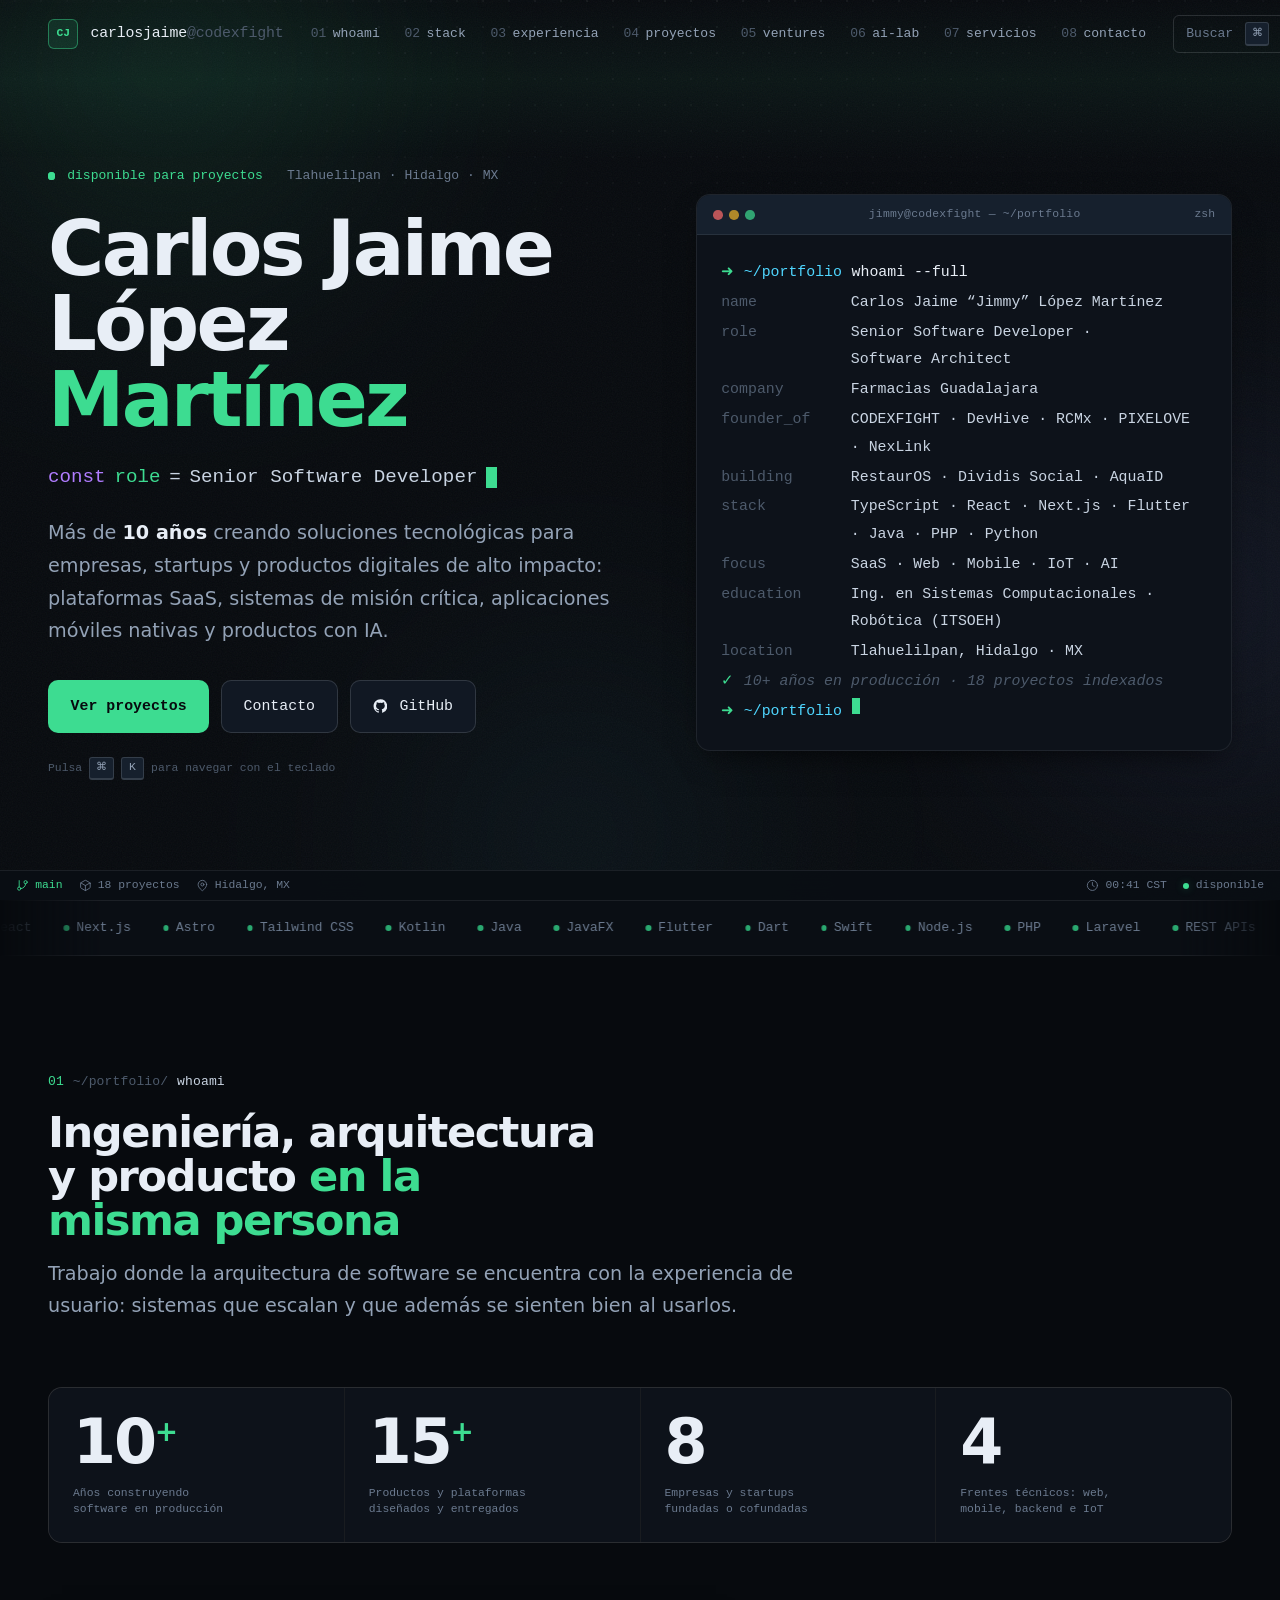
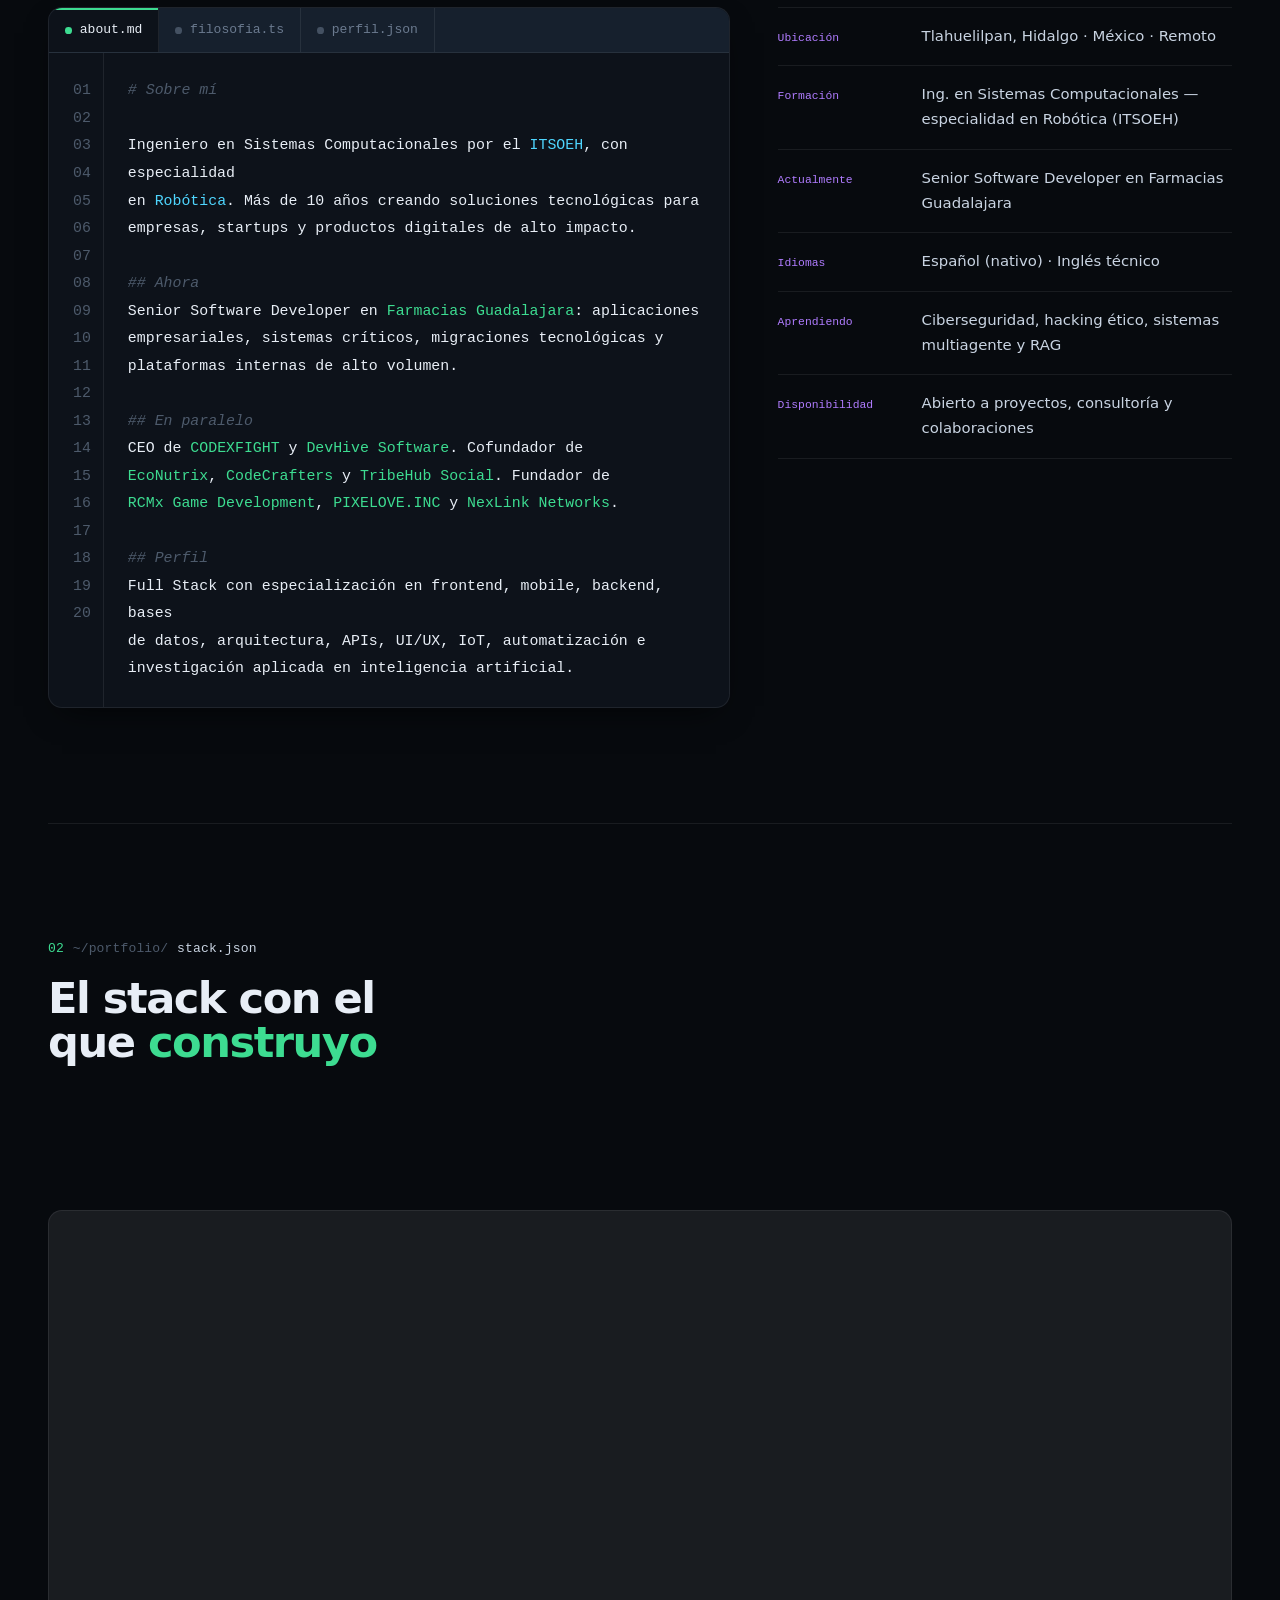
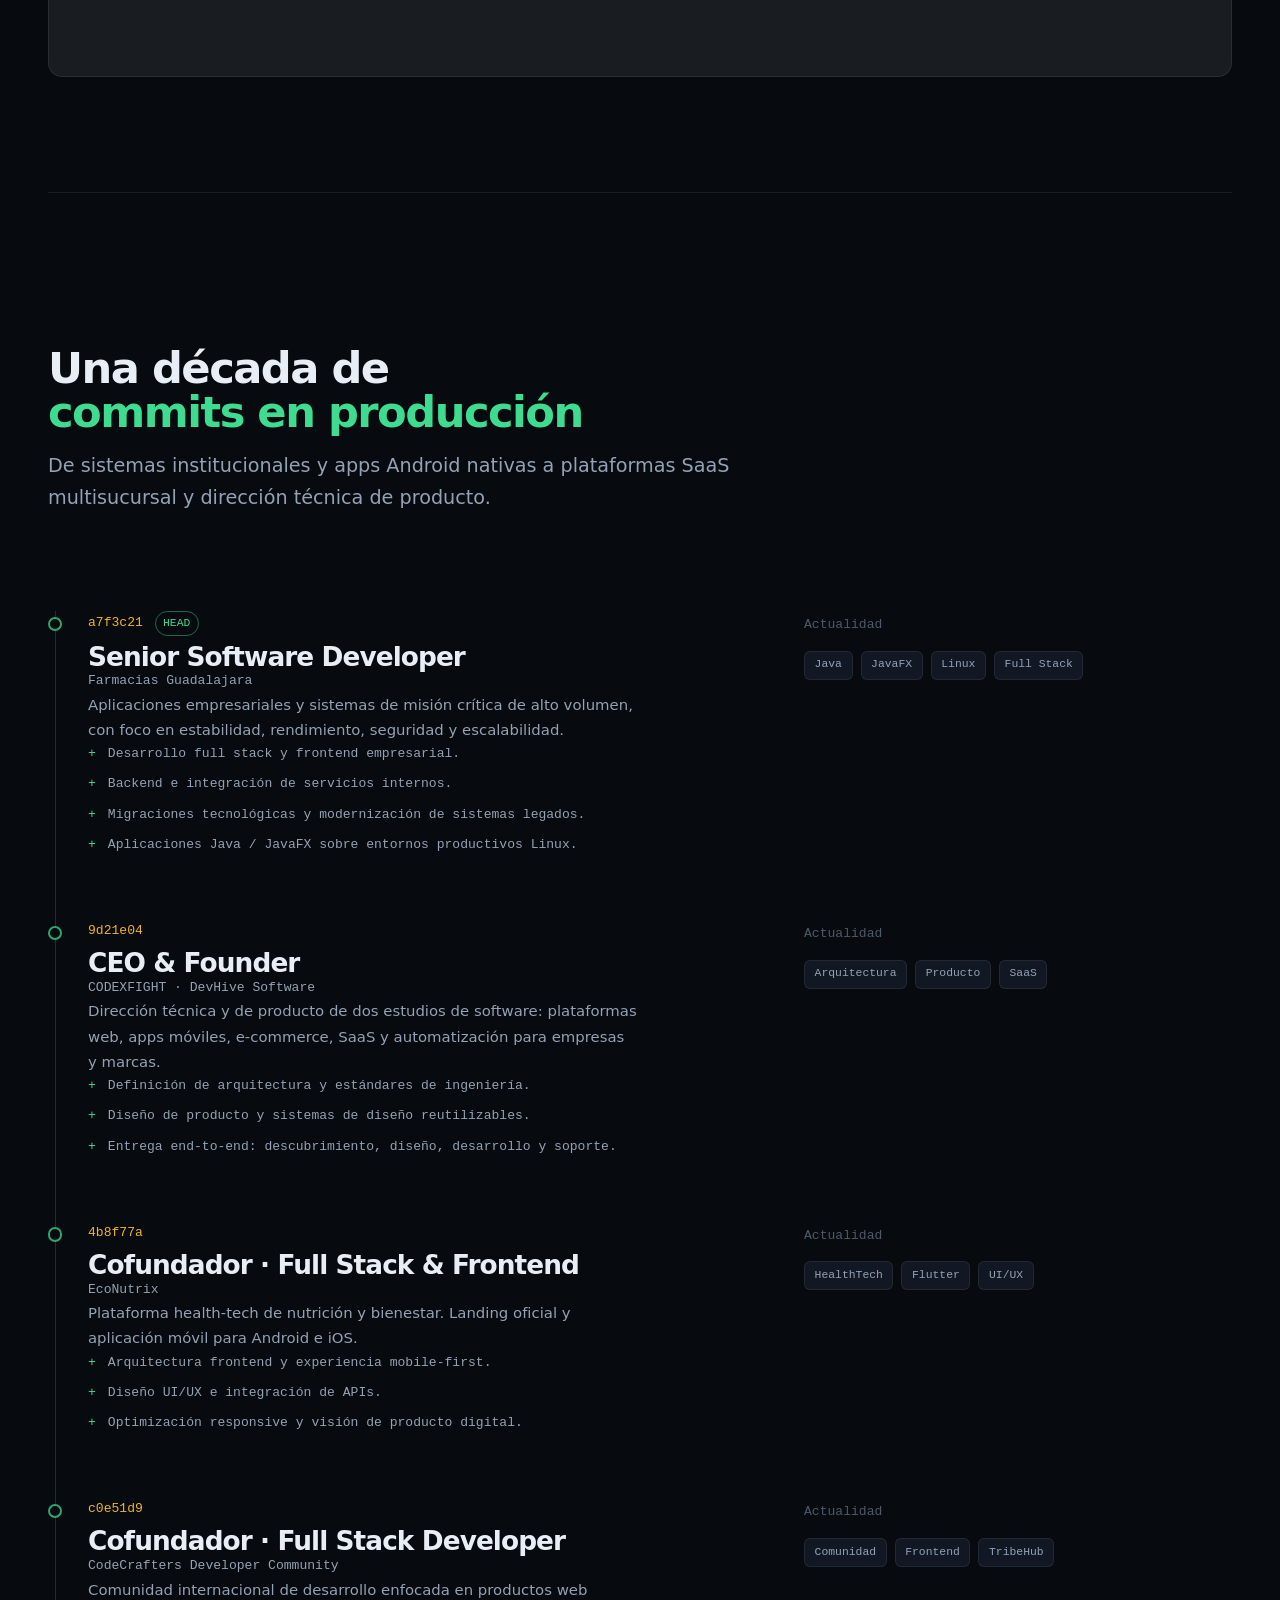
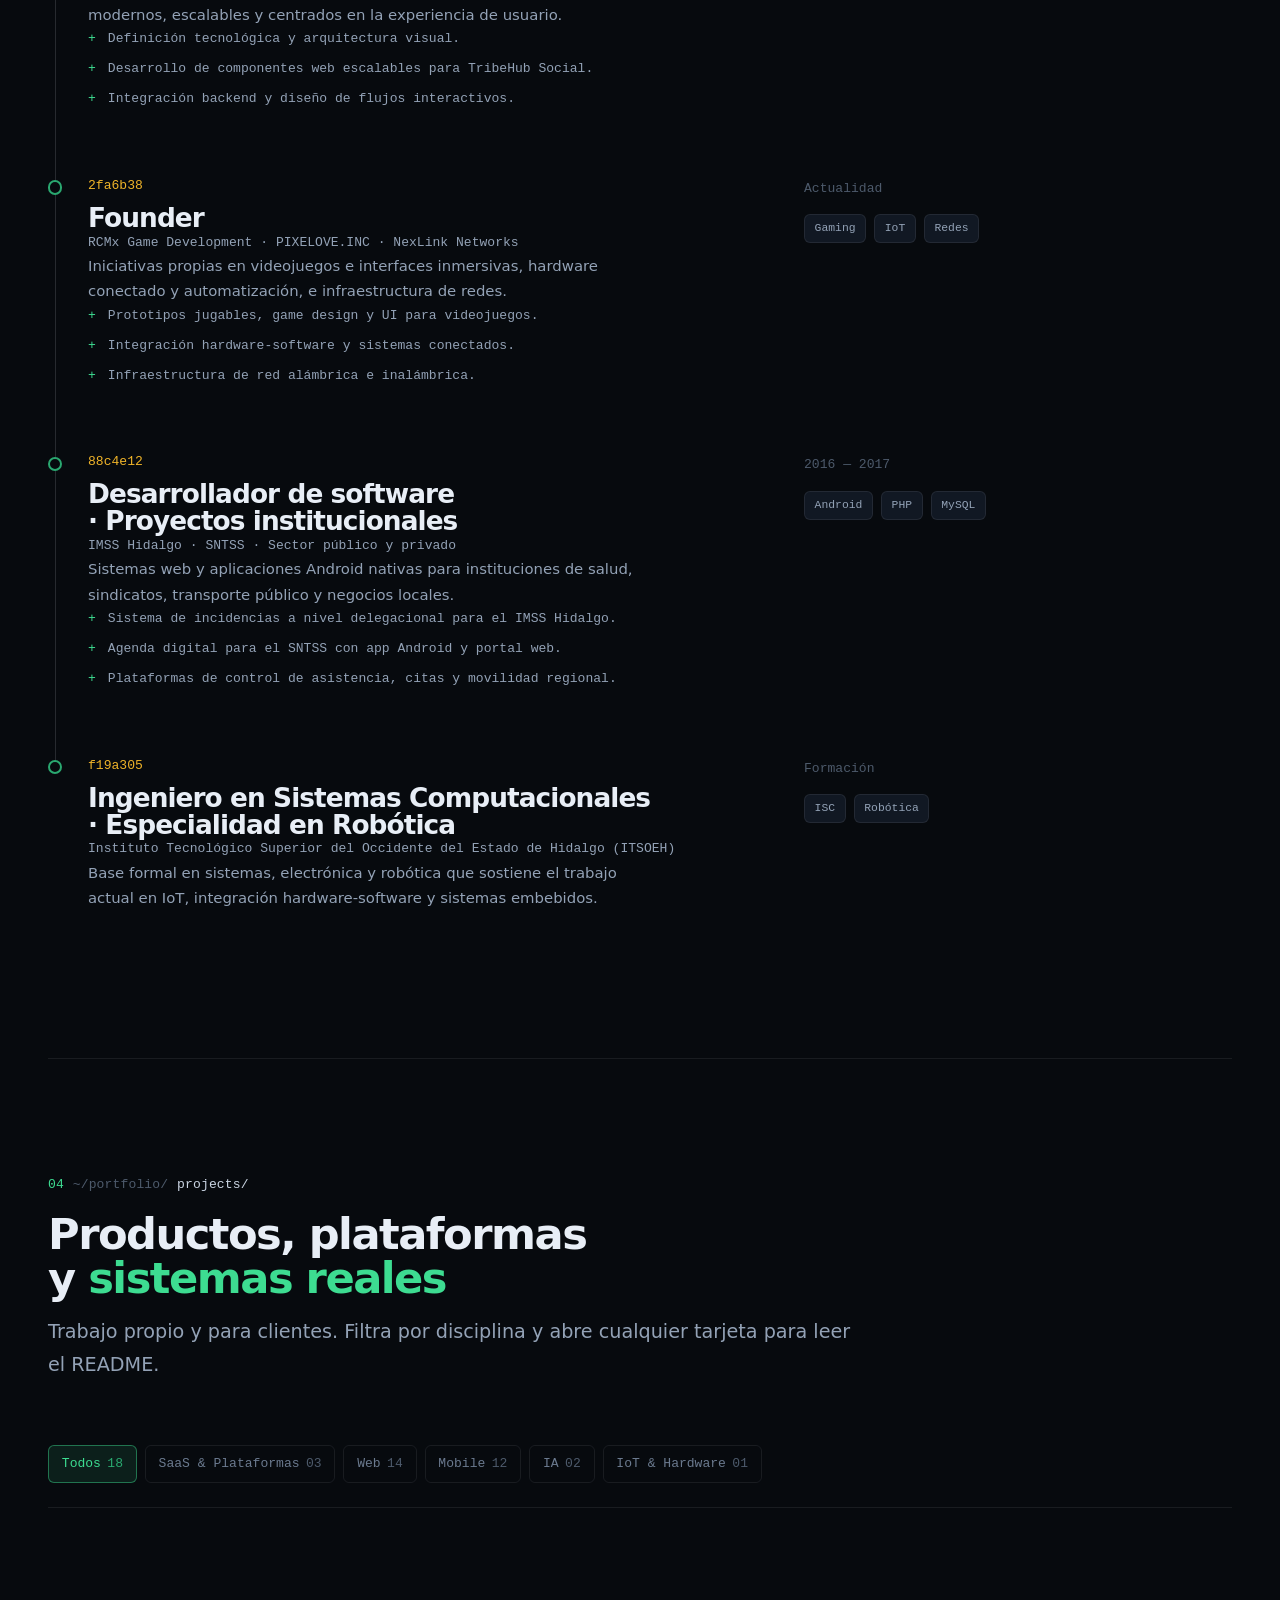
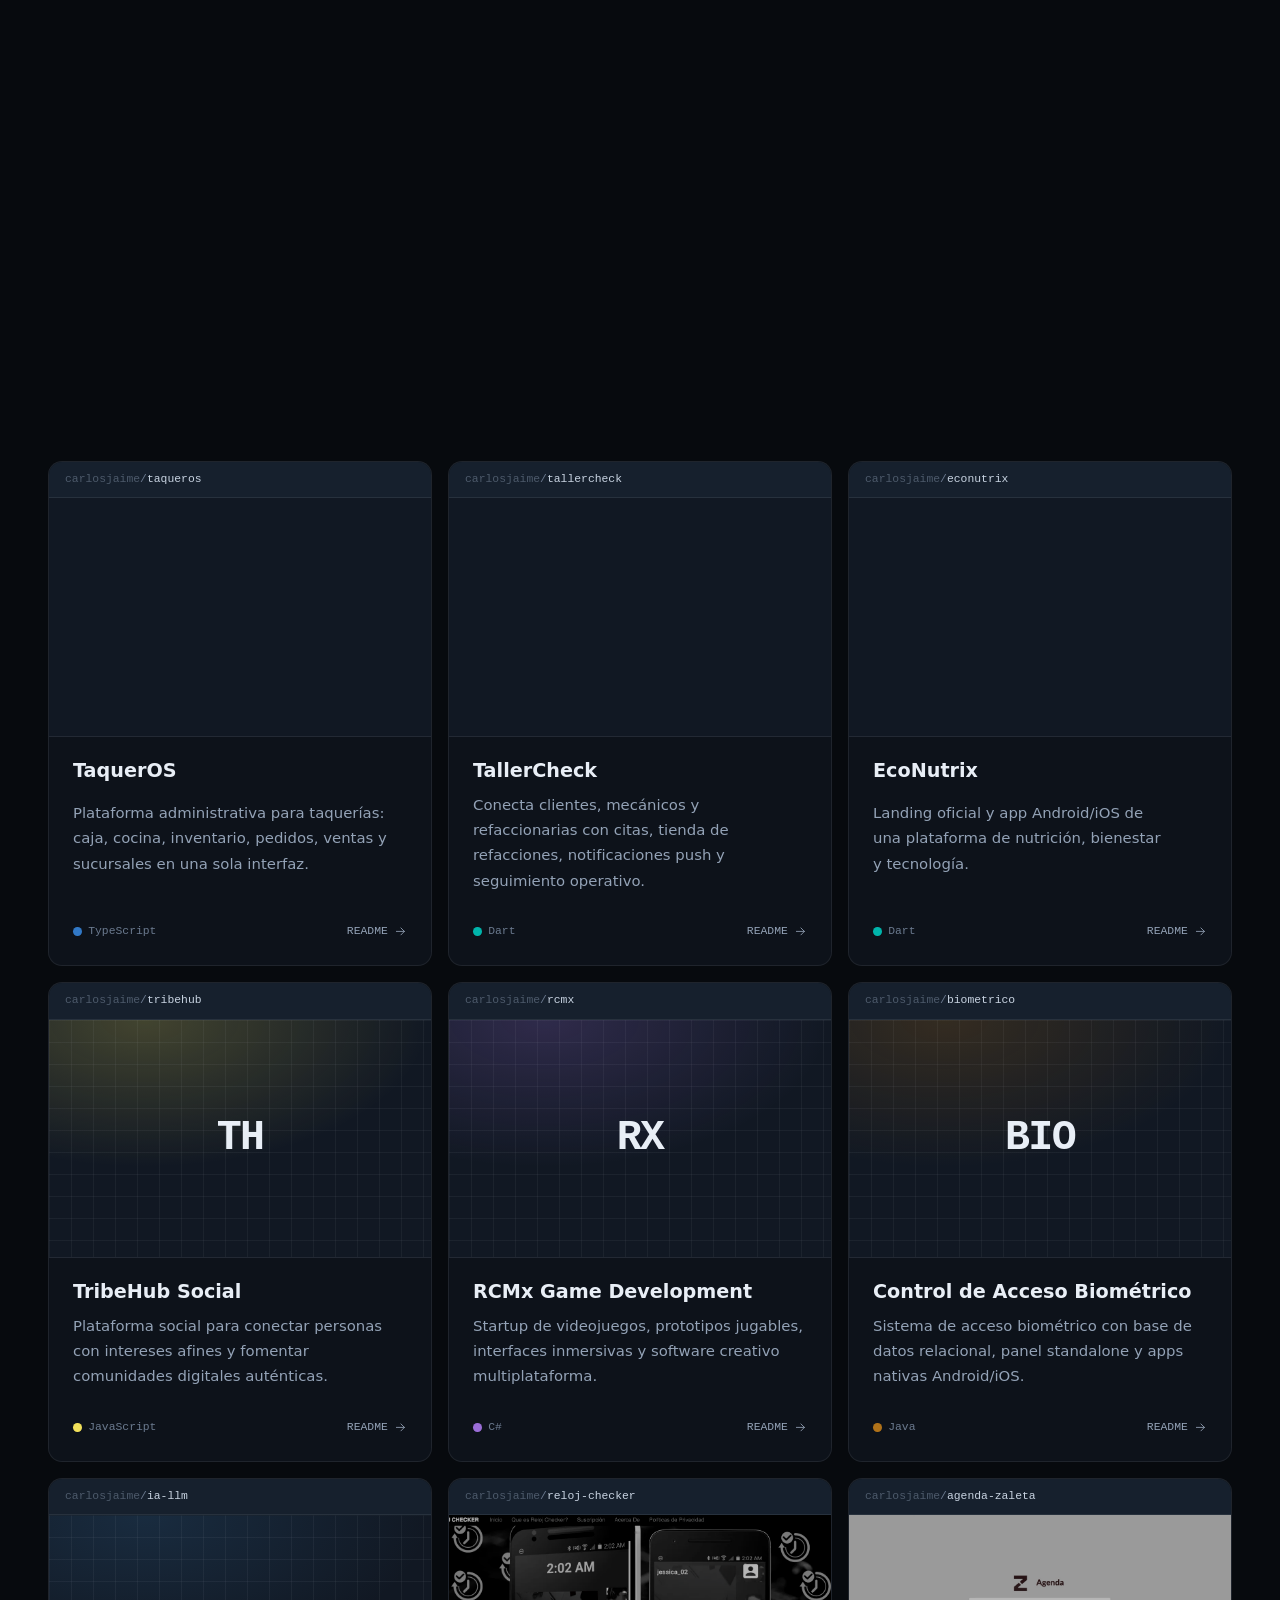
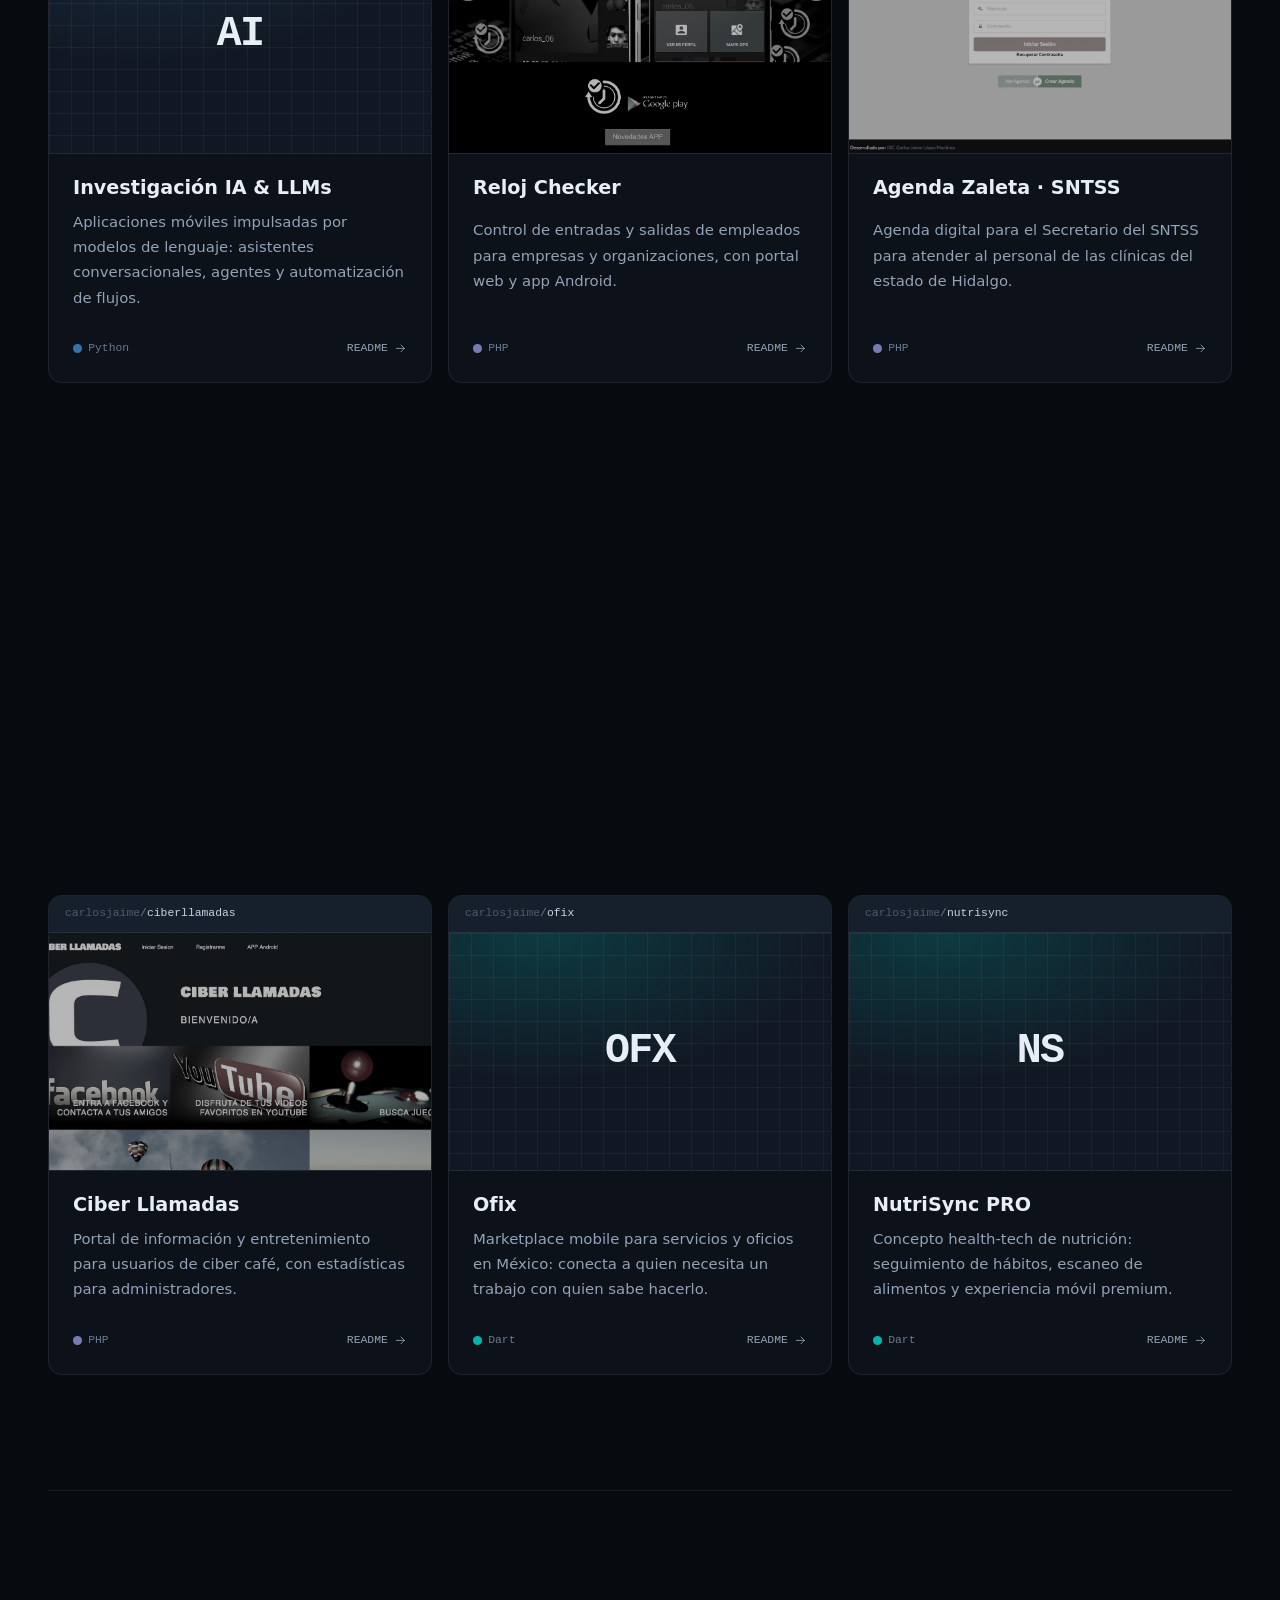
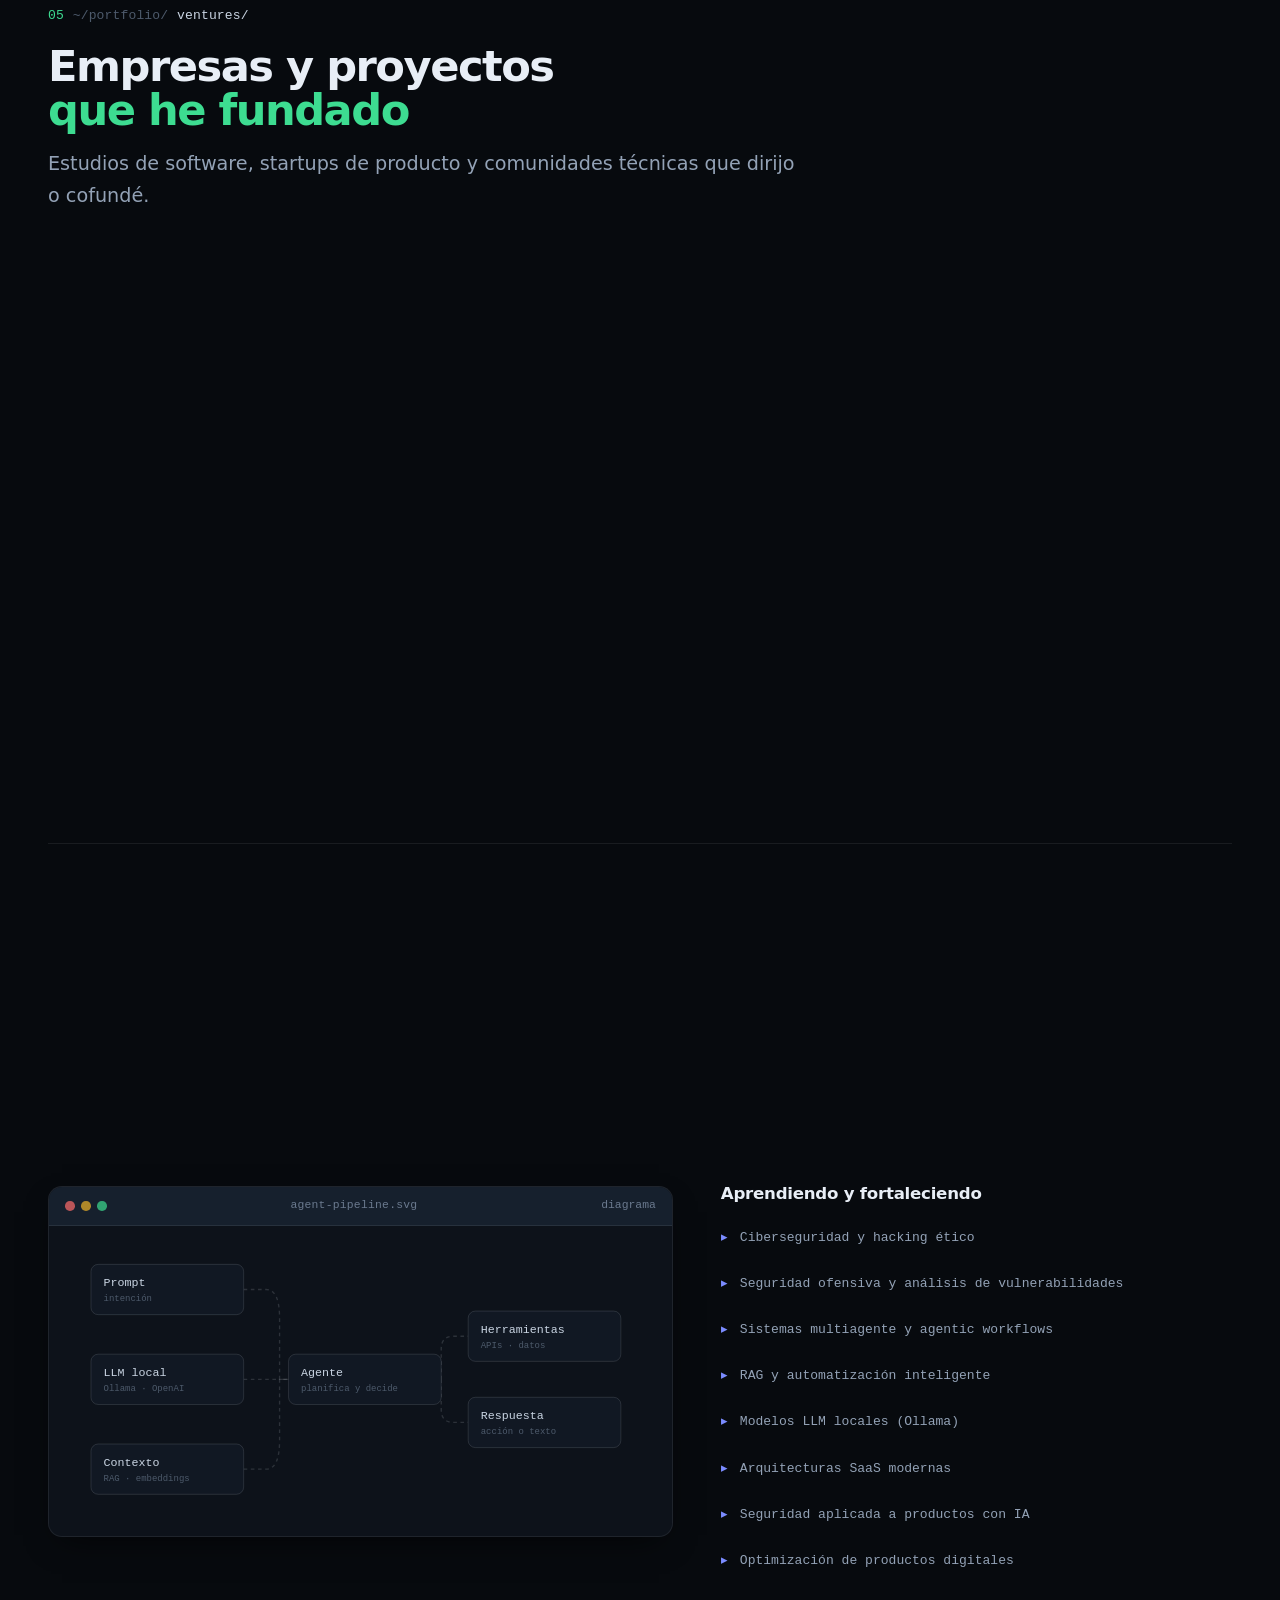
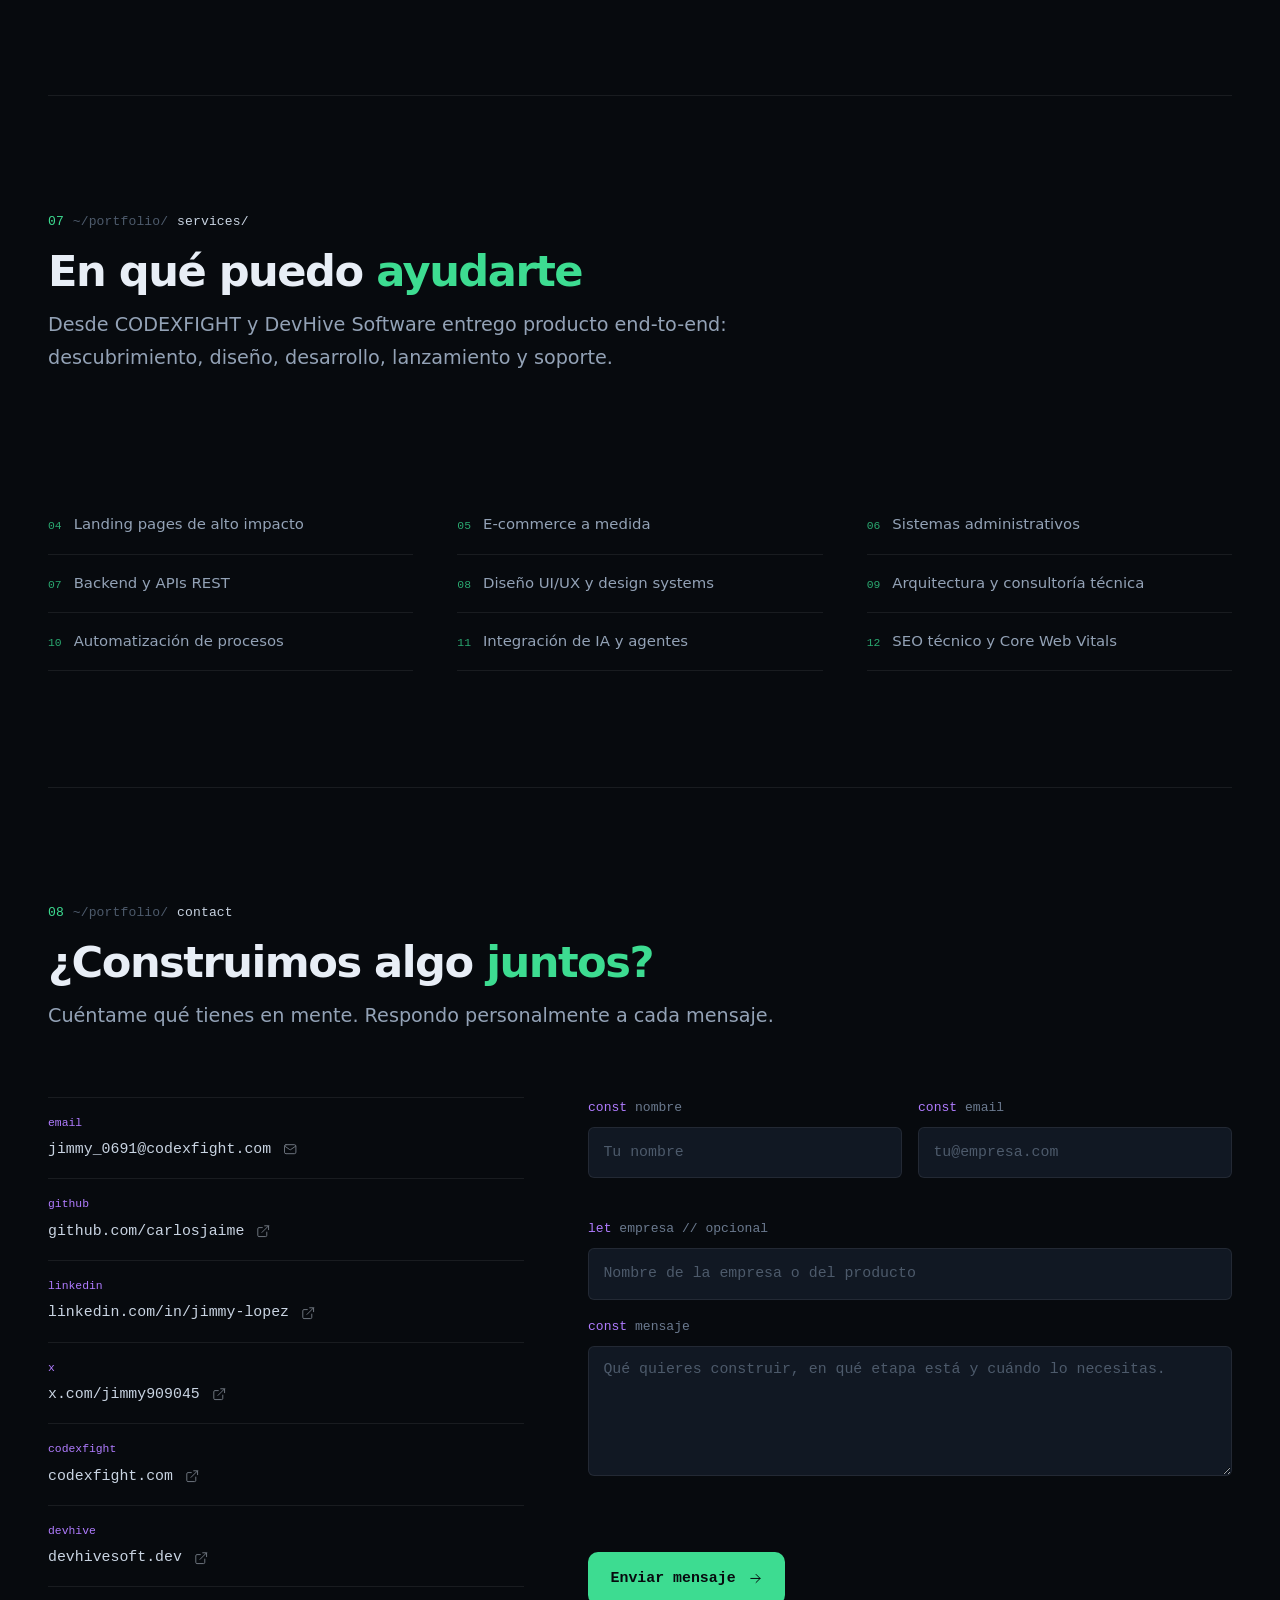
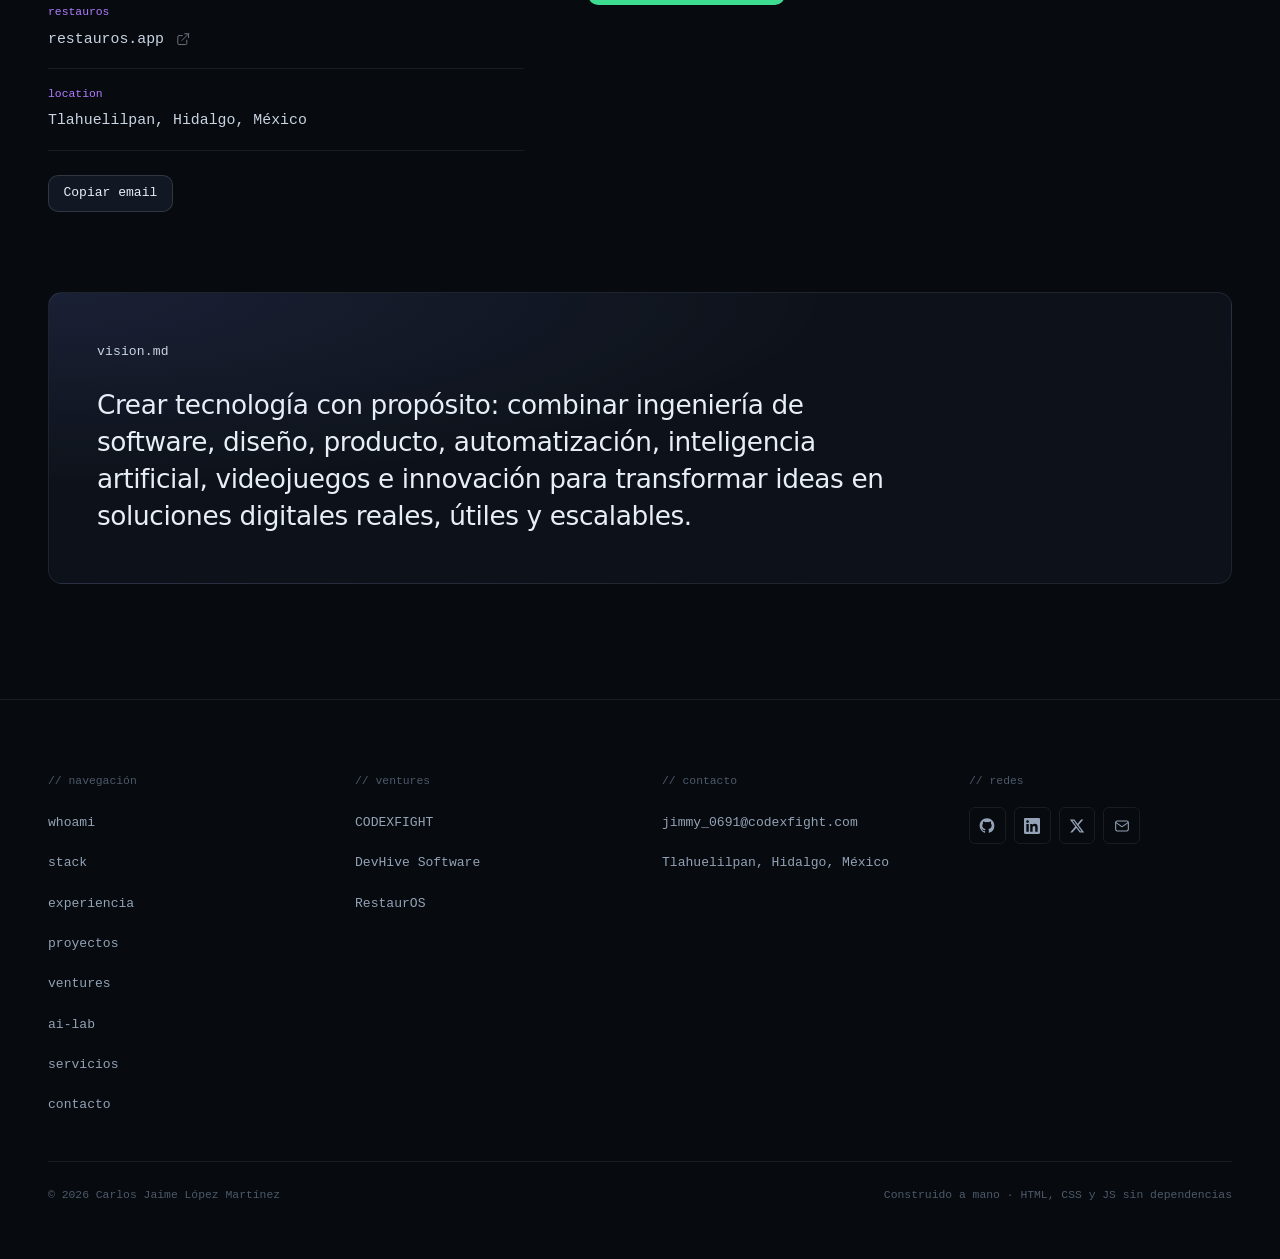
==== commit d11d08a4: "feat(ui): rebuild the portfolio as an engineering console Replaces the editorial "obsidiana & champá" ====
--- a/index.html
+++ b/index.html
@@ -4,9 +4,9 @@
 <meta charset="utf-8">
 <meta name="viewport" content="width=device-width, initial-scale=1, viewport-fit=cover">
 <title>Carlos Jaime López Martínez — Senior Software Developer &amp; Software Architect</title>
-<meta name="description" content="Portafolio de Carlos Jaime “Jimmy” López Martínez — Senior Software Developer y Software Architect con más de 10 años construyendo plataformas SaaS, aplicaciones web y móviles, y productos digitales escalables.">
+<meta name="description" content="Portafolio de Carlos Jaime “Jimmy” López Martínez — Senior Software Developer, Software Architect y CEO. Más de 10 años construyendo plataformas SaaS, aplicaciones web y móviles, sistemas críticos y productos con IA.">
 <meta name="author" content="Carlos Jaime López Martínez">
-<meta name="theme-color" content="#08080a">
+<meta name="theme-color" content="#070a0e">
 <link rel="canonical" href="https://carlosjaime.github.io/">
 
 <meta property="og:type" content="website">
@@ -14,7 +14,7 @@
 <meta property="og:locale" content="es_MX">
 <meta property="og:url" content="https://carlosjaime.github.io/">
 <meta property="og:title" content="Carlos Jaime López Martínez — Senior Software Developer">
-<meta property="og:description" content="Portafolio de Carlos Jaime “Jimmy” López Martínez — Senior Software Developer y Software Architect con más de 10 años construyendo plataformas SaaS, aplicaciones web y móviles, y productos digitales escalables.">
+<meta property="og:description" content="Portafolio de Carlos Jaime “Jimmy” López Martínez — Senior Software Developer, Software Architect y CEO. Más de 10 años construyendo plataformas SaaS, aplicaciones web y móviles, sistemas críticos y productos con IA.">
 <meta property="og:image" content="https://carlosjaime.github.io/assets/img/og-cover.png">
 <meta property="og:image:width" content="1200">
 <meta property="og:image:height" content="630">
@@ -26,9 +26,9 @@
 <link rel="apple-touch-icon" href="assets/img/avatar.webp">
 <link rel="manifest" href="site.webmanifest">
 
-<link rel="preload" as="font" type="font/woff2" href="assets/fonts/instrument-serif-400-normal-latin.woff2" crossorigin>
-<link rel="preload" as="font" type="font/woff2" href="assets/fonts/plus-jakarta-sans-400-normal-latin.woff2" crossorigin>
-<link rel="preload" as="image" href="assets/img/portrait.webp" fetchpriority="high">
+<link rel="preload" as="font" type="font/woff2" href="assets/fonts/ibm-plex-mono-400-latin.woff2" crossorigin>
+<link rel="preload" as="font" type="font/woff2" href="assets/fonts/ibm-plex-sans-400-latin.woff2" crossorigin>
+<link rel="preload" as="font" type="font/woff2" href="assets/fonts/space-grotesk-500-latin.woff2" crossorigin>
 
 <link rel="stylesheet" href="assets/css/fonts.css">
 <link rel="stylesheet" href="assets/css/tokens.css">
@@ -40,50 +40,61 @@
      animates in is ever left hidden. -->
 <script>document.documentElement.classList.add("js");</script>
 
-<script type="application/ld+json">{"@context": "https://schema.org", "@type": "Person", "name": "Carlos Jaime López Martínez", "alternateName": "Jimmy López", "url": "https://carlosjaime.github.io/", "image": "https://carlosjaime.github.io/assets/img/portrait.webp", "email": "mailto:jimmy_0691@codexfight.com", "jobTitle": "Senior Software Developer & Software Architect", "description": "Senior Software Developer con más de 10 años construyendo plataformas SaaS, aplicaciones web y móviles, arquitectura de software y productos digitales.", "address": {"@type": "PostalAddress", "addressLocality": "Tlahuelilpan", "addressRegion": "Hidalgo", "addressCountry": "MX"}, "alumniOf": {"@type": "CollegeOrUniversity", "name": "Instituto Tecnológico Superior del Occidente del Estado de Hidalgo"}, "worksFor": {"@type": "Organization", "name": "Farmacias Guadalajara"}, "knowsAbout": ["TypeScript", "React", "Next.js", "Kotlin", "Java", "Flutter", "Node.js", "PHP", "Laravel", "Arquitectura de software", "UI/UX", "SaaS", "IoT", "Inteligencia artificial"], "sameAs": ["https://github.com/carlosjaime", "https://www.linkedin.com/in/jimmy-lopez/", "https://x.com/jimmy909045", "https://codexfight.com", "https://devhivesoft.dev"]}</script>
+<script type="application/ld+json">{"@context": "https://schema.org", "@type": "Person", "name": "Carlos Jaime López Martínez", "alternateName": "Jimmy López", "url": "https://carlosjaime.github.io/", "image": "https://carlosjaime.github.io/assets/img/portrait.webp", "email": "mailto:jimmy_0691@codexfight.com", "jobTitle": "Senior Software Developer & Software Architect", "description": "Senior Software Developer con más de 10 años construyendo plataformas SaaS, aplicaciones web y móviles, arquitectura de software y productos digitales.", "address": {"@type": "PostalAddress", "addressLocality": "Tlahuelilpan", "addressRegion": "Hidalgo", "addressCountry": "MX"}, "alumniOf": {"@type": "CollegeOrUniversity", "name": "Instituto Tecnológico Superior del Occidente del Estado de Hidalgo"}, "worksFor": {"@type": "Organization", "name": "Farmacias Guadalajara"}, "knowsAbout": ["TypeScript", "React", "Next.js", "Kotlin", "Java", "Flutter", "Node.js", "PHP", "Laravel", "Arquitectura de software", "UI/UX", "SaaS", "IoT", "Inteligencia artificial", "LLM", "RAG"], "sameAs": ["https://github.com/carlosjaime", "https://www.linkedin.com/in/jimmy-lopez/", "https://x.com/jimmy909045", "https://codexfight.com", "https://devhivesoft.dev"]}</script>
 </head>
 
 <body>
-<svg class="visually-hidden" aria-hidden="true" focusable="false" xmlns="http://www.w3.org/2000/svg"><symbol id="i-layers" viewBox="0 0 24 24" fill="none" stroke="currentColor" stroke-width="1.6" stroke-linecap="round" stroke-linejoin="round"><path d="m12 2 9 5-9 5-9-5 9-5"/><path d="m3 12 9 5 9-5"/><path d="m3 17 9 5 9-5"/></symbol><symbol id="i-mobile" viewBox="0 0 24 24" fill="none" stroke="currentColor" stroke-width="1.6" stroke-linecap="round" stroke-linejoin="round"><rect x="5" y="2" width="14" height="20" rx="2.5"/><path d="M12 18.01h.01"/></symbol><symbol id="i-server" viewBox="0 0 24 24" fill="none" stroke="currentColor" stroke-width="1.6" stroke-linecap="round" stroke-linejoin="round"><rect x="2" y="3" width="20" height="8" rx="2"/><rect x="2" y="13" width="20" height="8" rx="2"/><path d="M6 7h.01M6 17h.01"/></symbol><symbol id="i-database" viewBox="0 0 24 24" fill="none" stroke="currentColor" stroke-width="1.6" stroke-linecap="round" stroke-linejoin="round"><ellipse cx="12" cy="5" rx="9" ry="3"/><path d="M3 5v14c0 1.66 4.03 3 9 3s9-1.34 9-3V5"/><path d="M3 12c0 1.66 4.03 3 9 3s9-1.34 9-3"/></symbol><symbol id="i-cloud" viewBox="0 0 24 24" fill="none" stroke="currentColor" stroke-width="1.6" stroke-linecap="round" stroke-linejoin="round"><path d="M18 10h-1.26A8 8 0 1 0 9 20h9a5 5 0 0 0 0-10z"/></symbol><symbol id="i-brain" viewBox="0 0 24 24" fill="none" stroke="currentColor" stroke-width="1.6" stroke-linecap="round" stroke-linejoin="round"><path d="M12 5a3 3 0 0 0-3 3 3 3 0 0 0-2 5.2A3 3 0 0 0 9 19a3 3 0 0 0 6 0 3 3 0 0 0 2-5.8A3 3 0 0 0 15 8a3 3 0 0 0-3-3z"/><path d="M12 5v14"/></symbol><symbol id="i-compass" viewBox="0 0 24 24" fill="none" stroke="currentColor" stroke-width="1.6" stroke-linecap="round" stroke-linejoin="round"><circle cx="12" cy="12" r="9.5"/><path d="m16.2 7.8-2.1 6.4-6.4 2.1 2.1-6.4z"/></symbol><symbol id="i-palette" viewBox="0 0 24 24" fill="none" stroke="currentColor" stroke-width="1.6" stroke-linecap="round" stroke-linejoin="round"><path d="M12 2.5a9.5 9.5 0 1 0 0 19c1.1 0 2-.9 2-2v-.8a1.9 1.9 0 0 1 1.9-1.9H18a4 4 0 0 0 4-4A9.5 9.5 0 0 0 12 2.5z"/><path d="M7.5 11h.01M10 7.5h.01M14 7.5h.01M17 10.5h.01"/></symbol><symbol id="i-rocket" viewBox="0 0 24 24" fill="none" stroke="currentColor" stroke-width="1.6" stroke-linecap="round" stroke-linejoin="round"><path d="M12 15.5 8.5 12a22 22 0 0 1 2-4A12.9 12.9 0 0 1 21.5 2.5c0 2.7-.8 7.5-6 11a22 22 0 0 1-3.5 2z"/><path d="M8.5 12H5a1 1 0 0 0-.7 1.7l2 2"/><path d="M12 15.5V19a1 1 0 0 0 1.7.7l2-2"/><path d="M4.8 17.2c-1.2 1.2-1.6 4.6-1.6 4.6s3.4-.4 4.6-1.6"/></symbol><symbol id="i-zap" viewBox="0 0 24 24" fill="none" stroke="currentColor" stroke-width="1.6" stroke-linecap="round" stroke-linejoin="round"><path d="M13 2.5 3.5 14.5H12l-1 7 9.5-12H12z"/></symbol><symbol id="i-gamepad" viewBox="0 0 24 24" fill="none" stroke="currentColor" stroke-width="1.6" stroke-linecap="round" stroke-linejoin="round"><rect x="2" y="6.5" width="20" height="11" rx="5.5"/><path d="M7 10v4M5 12h4M15.5 11h.01M18 13.5h.01"/></symbol><symbol id="i-cpu" viewBox="0 0 24 24" fill="none" stroke="currentColor" stroke-width="1.6" stroke-linecap="round" stroke-linejoin="round"><rect x="4.5" y="4.5" width="15" height="15" rx="2.5"/><rect x="9" y="9" width="6" height="6" rx="1"/><path d="M9 2v2.5M15 2v2.5M9 19.5V22M15 19.5V22M2 9h2.5M2 15h2.5M19.5 9H22M19.5 15H22"/></symbol><symbol id="i-signal" viewBox="0 0 24 24" fill="none" stroke="currentColor" stroke-width="1.6" stroke-linecap="round" stroke-linejoin="round"><path d="M4.9 16.1a10 10 0 0 1 14.2 0M7.8 13.2a6 6 0 0 1 8.4 0M10.7 10.4a2 2 0 0 1 2.6 0"/><path d="M12 19.5h.01"/></symbol><symbol id="i-leaf" viewBox="0 0 24 24" fill="none" stroke="currentColor" stroke-width="1.6" stroke-linecap="round" stroke-linejoin="round"><path d="M11 20.5A7 7 0 0 1 9.8 6.6C15.5 5.5 17 5 19 2.5c1 2 2 4.2 2 8 0 5.5-4.8 10-10 10z"/><path d="M2.5 21.5c0-3 1.9-5.4 5.1-6 2.4-.5 4.9-2 5.9-3"/></symbol><symbol id="i-users" viewBox="0 0 24 24" fill="none" stroke="currentColor" stroke-width="1.6" stroke-linecap="round" stroke-linejoin="round"><path d="M16 20v-1.8a3.7 3.7 0 0 0-3.7-3.7H6.2A3.7 3.7 0 0 0 2.5 18.2V20"/><circle cx="9.2" cy="7.2" r="3.7"/><path d="M21.5 20v-1.8a3.7 3.7 0 0 0-2.8-3.6M15.5 3.7a3.7 3.7 0 0 1 0 7.1"/></symbol><symbol id="i-share" viewBox="0 0 24 24" fill="none" stroke="currentColor" stroke-width="1.6" stroke-linecap="round" stroke-linejoin="round"><circle cx="18" cy="5" r="2.8"/><circle cx="6" cy="12" r="2.8"/><circle cx="18" cy="19" r="2.8"/><path d="m8.4 10.7 7.2-4.2M8.4 13.3l7.2 4.2"/></symbol><symbol id="i-check" viewBox="0 0 24 24" fill="none" stroke="currentColor" stroke-width="1.6" stroke-linecap="round" stroke-linejoin="round"><path d="m20 6.5-10.5 11L4 12"/></symbol><symbol id="i-map-pin" viewBox="0 0 24 24" fill="none" stroke="currentColor" stroke-width="1.6" stroke-linecap="round" stroke-linejoin="round"><path d="M20 10.5c0 6-8 11.5-8 11.5s-8-5.5-8-11.5a8 8 0 0 1 16 0z"/><circle cx="12" cy="10.3" r="2.8"/></symbol><symbol id="i-globe" viewBox="0 0 24 24" fill="none" stroke="currentColor" stroke-width="1.6" stroke-linecap="round" stroke-linejoin="round"><circle cx="12" cy="12" r="9.5"/><path d="M2.5 12h19"/><path d="M12 2.5a15 15 0 0 1 0 19 15 15 0 0 1 0-19z"/></symbol><symbol id="i-external" viewBox="0 0 24 24" fill="none" stroke="currentColor" stroke-width="1.6" stroke-linecap="round" stroke-linejoin="round"><path d="M18 13.5V19a2 2 0 0 1-2 2H5a2 2 0 0 1-2-2V8a2 2 0 0 1 2-2h5.5"/><path d="M14.5 3H21v6.5"/><path d="M10 14 21 3"/></symbol><symbol id="i-arrow-right" viewBox="0 0 24 24" fill="none" stroke="currentColor" stroke-width="1.6" stroke-linecap="round" stroke-linejoin="round"><path d="M4.5 12h15"/><path d="m13 5.5 6.5 6.5-6.5 6.5"/></symbol><symbol id="i-arrow-up" viewBox="0 0 24 24" fill="none" stroke="currentColor" stroke-width="1.6" stroke-linecap="round" stroke-linejoin="round"><path d="M12 19.5v-15"/><path d="m5.5 11 6.5-6.5 6.5 6.5"/></symbol><symbol id="i-close" viewBox="0 0 24 24" fill="none" stroke="currentColor" stroke-width="1.6" stroke-linecap="round" stroke-linejoin="round"><path d="m18 6-12 12M6 6l12 12"/></symbol><symbol id="i-mail" viewBox="0 0 24 24" fill="none" stroke="currentColor" stroke-width="1.6" stroke-linecap="round" stroke-linejoin="round"><rect x="2.5" y="4.5" width="19" height="15" rx="2.5"/><path d="m3 7 8.1 5.6a1.6 1.6 0 0 0 1.8 0L21 7"/></symbol><symbol id="i-code" viewBox="0 0 24 24" fill="none" stroke="currentColor" stroke-width="1.6" stroke-linecap="round" stroke-linejoin="round"><path d="m16 18 6-6-6-6M8 6l-6 6 6 6"/></symbol><symbol id="i-sparkle" viewBox="0 0 24 24" fill="none" stroke="currentColor" stroke-width="1.6" stroke-linecap="round" stroke-linejoin="round"><path d="M12 3.5 13.9 9l5.6 1.9-5.6 1.9L12 18.5l-1.9-5.7-5.6-1.9L10.1 9z"/></symbol><symbol id="i-github" viewBox="0 0 24 24" fill="currentColor"><path d="M12 .5C5.73.5.9 5.34.9 11.62c0 4.9 3.17 9.06 7.57 10.53.55.1.76-.24.76-.53l-.02-2.07c-3.08.67-3.73-1.3-3.73-1.3-.5-1.29-1.23-1.63-1.23-1.63-1-.69.08-.67.08-.67 1.11.08 1.7 1.14 1.7 1.14.99 1.7 2.6 1.21 3.23.93.1-.72.39-1.21.7-1.49-2.46-.28-5.05-1.23-5.05-5.48 0-1.21.43-2.2 1.14-2.98-.11-.28-.5-1.41.11-2.94 0 0 .93-.3 3.05 1.14a10.5 10.5 0 0 1 5.55 0c2.11-1.44 3.04-1.14 3.04-1.14.61 1.53.23 2.66.11 2.94.71.78 1.14 1.77 1.14 2.98 0 4.26-2.6 5.2-5.07 5.47.4.35.75 1.03.75 2.08l-.01 3.08c0 .3.2.64.76.53a11.13 11.13 0 0 0 7.56-10.53C23.1 5.34 18.27.5 12 .5z"/></symbol><symbol id="i-linkedin" viewBox="0 0 24 24" fill="currentColor"><path d="M20.45 20.45h-3.56v-5.57c0-1.33-.02-3.04-1.85-3.04-1.85 0-2.14 1.45-2.14 2.94v5.67H9.35V9h3.42v1.56h.05a3.75 3.75 0 0 1 3.37-1.85c3.6 0 4.27 2.37 4.27 5.46zM5.34 7.43a2.07 2.07 0 1 1 0-4.14 2.07 2.07 0 0 1 0 4.14zM7.12 20.45H3.55V9h3.57zM22.22 0H1.77C.79 0 0 .77 0 1.72v20.56C0 23.23.79 24 1.77 24h20.45c.98 0 1.78-.77 1.78-1.72V1.72C24 .77 23.2 0 22.22 0z"/></symbol><symbol id="i-x" viewBox="0 0 24 24" fill="currentColor"><path d="M18.24 2.25h3.31l-7.23 8.26 8.5 11.24h-6.65l-5.22-6.82-5.96 6.82H1.68l7.73-8.84L1.25 2.25h6.82l4.71 6.23zm-1.16 17.52h1.83L7.08 4.13H5.11z"/></symbol></svg>
+<svg class="visually-hidden" aria-hidden="true" focusable="false" xmlns="http://www.w3.org/2000/svg"><symbol id="i-layers" viewBox="0 0 24 24" fill="none" stroke="currentColor" stroke-width="1.6" stroke-linecap="round" stroke-linejoin="round"><path d="m12 2 9 5-9 5-9-5 9-5"/><path d="m3 12 9 5 9-5"/><path d="m3 17 9 5 9-5"/></symbol><symbol id="i-mobile" viewBox="0 0 24 24" fill="none" stroke="currentColor" stroke-width="1.6" stroke-linecap="round" stroke-linejoin="round"><rect x="5" y="2" width="14" height="20" rx="2.5"/><path d="M12 18.01h.01"/></symbol><symbol id="i-server" viewBox="0 0 24 24" fill="none" stroke="currentColor" stroke-width="1.6" stroke-linecap="round" stroke-linejoin="round"><rect x="2" y="3" width="20" height="8" rx="2"/><rect x="2" y="13" width="20" height="8" rx="2"/><path d="M6 7h.01M6 17h.01"/></symbol><symbol id="i-database" viewBox="0 0 24 24" fill="none" stroke="currentColor" stroke-width="1.6" stroke-linecap="round" stroke-linejoin="round"><ellipse cx="12" cy="5" rx="9" ry="3"/><path d="M3 5v14c0 1.66 4.03 3 9 3s9-1.34 9-3V5"/><path d="M3 12c0 1.66 4.03 3 9 3s9-1.34 9-3"/></symbol><symbol id="i-cloud" viewBox="0 0 24 24" fill="none" stroke="currentColor" stroke-width="1.6" stroke-linecap="round" stroke-linejoin="round"><path d="M18 10h-1.26A8 8 0 1 0 9 20h9a5 5 0 0 0 0-10z"/></symbol><symbol id="i-brain" viewBox="0 0 24 24" fill="none" stroke="currentColor" stroke-width="1.6" stroke-linecap="round" stroke-linejoin="round"><path d="M12 5a3 3 0 0 0-3 3 3 3 0 0 0-2 5.2A3 3 0 0 0 9 19a3 3 0 0 0 6 0 3 3 0 0 0 2-5.8A3 3 0 0 0 15 8a3 3 0 0 0-3-3z"/><path d="M12 5v14"/></symbol><symbol id="i-compass" viewBox="0 0 24 24" fill="none" stroke="currentColor" stroke-width="1.6" stroke-linecap="round" stroke-linejoin="round"><circle cx="12" cy="12" r="9.5"/><path d="m16.2 7.8-2.1 6.4-6.4 2.1 2.1-6.4z"/></symbol><symbol id="i-palette" viewBox="0 0 24 24" fill="none" stroke="currentColor" stroke-width="1.6" stroke-linecap="round" stroke-linejoin="round"><path d="M12 2.5a9.5 9.5 0 1 0 0 19c1.1 0 2-.9 2-2v-.8a1.9 1.9 0 0 1 1.9-1.9H18a4 4 0 0 0 4-4A9.5 9.5 0 0 0 12 2.5z"/><path d="M7.5 11h.01M10 7.5h.01M14 7.5h.01M17 10.5h.01"/></symbol><symbol id="i-rocket" viewBox="0 0 24 24" fill="none" stroke="currentColor" stroke-width="1.6" stroke-linecap="round" stroke-linejoin="round"><path d="M12 15.5 8.5 12a22 22 0 0 1 2-4A12.9 12.9 0 0 1 21.5 2.5c0 2.7-.8 7.5-6 11a22 22 0 0 1-3.5 2z"/><path d="M8.5 12H5a1 1 0 0 0-.7 1.7l2 2"/><path d="M12 15.5V19a1 1 0 0 0 1.7.7l2-2"/><path d="M4.8 17.2c-1.2 1.2-1.6 4.6-1.6 4.6s3.4-.4 4.6-1.6"/></symbol><symbol id="i-zap" viewBox="0 0 24 24" fill="none" stroke="currentColor" stroke-width="1.6" stroke-linecap="round" stroke-linejoin="round"><path d="M13 2.5 3.5 14.5H12l-1 7 9.5-12H12z"/></symbol><symbol id="i-gamepad" viewBox="0 0 24 24" fill="none" stroke="currentColor" stroke-width="1.6" stroke-linecap="round" stroke-linejoin="round"><rect x="2" y="6.5" width="20" height="11" rx="5.5"/><path d="M7 10v4M5 12h4M15.5 11h.01M18 13.5h.01"/></symbol><symbol id="i-cpu" viewBox="0 0 24 24" fill="none" stroke="currentColor" stroke-width="1.6" stroke-linecap="round" stroke-linejoin="round"><rect x="4.5" y="4.5" width="15" height="15" rx="2.5"/><rect x="9" y="9" width="6" height="6" rx="1"/><path d="M9 2v2.5M15 2v2.5M9 19.5V22M15 19.5V22M2 9h2.5M2 15h2.5M19.5 9H22M19.5 15H22"/></symbol><symbol id="i-signal" viewBox="0 0 24 24" fill="none" stroke="currentColor" stroke-width="1.6" stroke-linecap="round" stroke-linejoin="round"><path d="M4.9 16.1a10 10 0 0 1 14.2 0M7.8 13.2a6 6 0 0 1 8.4 0M10.7 10.4a2 2 0 0 1 2.6 0"/><path d="M12 19.5h.01"/></symbol><symbol id="i-leaf" viewBox="0 0 24 24" fill="none" stroke="currentColor" stroke-width="1.6" stroke-linecap="round" stroke-linejoin="round"><path d="M11 20.5A7 7 0 0 1 9.8 6.6C15.5 5.5 17 5 19 2.5c1 2 2 4.2 2 8 0 5.5-4.8 10-10 10z"/><path d="M2.5 21.5c0-3 1.9-5.4 5.1-6 2.4-.5 4.9-2 5.9-3"/></symbol><symbol id="i-users" viewBox="0 0 24 24" fill="none" stroke="currentColor" stroke-width="1.6" stroke-linecap="round" stroke-linejoin="round"><path d="M16 20v-1.8a3.7 3.7 0 0 0-3.7-3.7H6.2A3.7 3.7 0 0 0 2.5 18.2V20"/><circle cx="9.2" cy="7.2" r="3.7"/><path d="M21.5 20v-1.8a3.7 3.7 0 0 0-2.8-3.6M15.5 3.7a3.7 3.7 0 0 1 0 7.1"/></symbol><symbol id="i-share" viewBox="0 0 24 24" fill="none" stroke="currentColor" stroke-width="1.6" stroke-linecap="round" stroke-linejoin="round"><circle cx="18" cy="5" r="2.8"/><circle cx="6" cy="12" r="2.8"/><circle cx="18" cy="19" r="2.8"/><path d="m8.4 10.7 7.2-4.2M8.4 13.3l7.2 4.2"/></symbol><symbol id="i-check" viewBox="0 0 24 24" fill="none" stroke="currentColor" stroke-width="1.6" stroke-linecap="round" stroke-linejoin="round"><path d="m20 6.5-10.5 11L4 12"/></symbol><symbol id="i-map-pin" viewBox="0 0 24 24" fill="none" stroke="currentColor" stroke-width="1.6" stroke-linecap="round" stroke-linejoin="round"><path d="M20 10.5c0 6-8 11.5-8 11.5s-8-5.5-8-11.5a8 8 0 0 1 16 0z"/><circle cx="12" cy="10.3" r="2.8"/></symbol><symbol id="i-globe" viewBox="0 0 24 24" fill="none" stroke="currentColor" stroke-width="1.6" stroke-linecap="round" stroke-linejoin="round"><circle cx="12" cy="12" r="9.5"/><path d="M2.5 12h19"/><path d="M12 2.5a15 15 0 0 1 0 19 15 15 0 0 1 0-19z"/></symbol><symbol id="i-external" viewBox="0 0 24 24" fill="none" stroke="currentColor" stroke-width="1.6" stroke-linecap="round" stroke-linejoin="round"><path d="M18 13.5V19a2 2 0 0 1-2 2H5a2 2 0 0 1-2-2V8a2 2 0 0 1 2-2h5.5"/><path d="M14.5 3H21v6.5"/><path d="M10 14 21 3"/></symbol><symbol id="i-arrow-right" viewBox="0 0 24 24" fill="none" stroke="currentColor" stroke-width="1.6" stroke-linecap="round" stroke-linejoin="round"><path d="M4.5 12h15"/><path d="m13 5.5 6.5 6.5-6.5 6.5"/></symbol><symbol id="i-arrow-up" viewBox="0 0 24 24" fill="none" stroke="currentColor" stroke-width="1.6" stroke-linecap="round" stroke-linejoin="round"><path d="M12 19.5v-15"/><path d="m5.5 11 6.5-6.5 6.5 6.5"/></symbol><symbol id="i-close" viewBox="0 0 24 24" fill="none" stroke="currentColor" stroke-width="1.6" stroke-linecap="round" stroke-linejoin="round"><path d="m18 6-12 12M6 6l12 12"/></symbol><symbol id="i-mail" viewBox="0 0 24 24" fill="none" stroke="currentColor" stroke-width="1.6" stroke-linecap="round" stroke-linejoin="round"><rect x="2.5" y="4.5" width="19" height="15" rx="2.5"/><path d="m3 7 8.1 5.6a1.6 1.6 0 0 0 1.8 0L21 7"/></symbol><symbol id="i-code" viewBox="0 0 24 24" fill="none" stroke="currentColor" stroke-width="1.6" stroke-linecap="round" stroke-linejoin="round"><path d="m16 18 6-6-6-6M8 6l-6 6 6 6"/></symbol><symbol id="i-hash" viewBox="0 0 24 24" fill="none" stroke="currentColor" stroke-width="1.6" stroke-linecap="round" stroke-linejoin="round"><path d="M4 9h16M4 15h16M10 3 8 21M16 3l-2 18"/></symbol><symbol id="i-box" viewBox="0 0 24 24" fill="none" stroke="currentColor" stroke-width="1.6" stroke-linecap="round" stroke-linejoin="round"><path d="M21 8.5v7a2 2 0 0 1-1 1.73l-7 4a2 2 0 0 1-2 0l-7-4A2 2 0 0 1 3 15.5v-7a2 2 0 0 1 1-1.73l7-4a2 2 0 0 1 2 0l7 4A2 2 0 0 1 21 8.5z"/><path d="m3.3 7.3 8.7 5 8.7-5M12 22v-9.7"/></symbol><symbol id="i-terminal" viewBox="0 0 24 24" fill="none" stroke="currentColor" stroke-width="1.6" stroke-linecap="round" stroke-linejoin="round"><path d="m4 17 6-5-6-5M12 19h8"/></symbol><symbol id="i-git-branch" viewBox="0 0 24 24" fill="none" stroke="currentColor" stroke-width="1.6" stroke-linecap="round" stroke-linejoin="round"><path d="M6 3v12"/><circle cx="18" cy="6" r="3"/><circle cx="6" cy="18" r="3"/><path d="M18 9a9 9 0 0 1-9 9"/></symbol><symbol id="i-clock" viewBox="0 0 24 24" fill="none" stroke="currentColor" stroke-width="1.6" stroke-linecap="round" stroke-linejoin="round"><circle cx="12" cy="12" r="9.5"/><path d="M12 6.5V12l3.5 2"/></symbol><symbol id="i-wifi" viewBox="0 0 24 24" fill="none" stroke="currentColor" stroke-width="1.6" stroke-linecap="round" stroke-linejoin="round"><path d="M4.9 11.1a10 10 0 0 1 14.2 0M7.8 14a6 6 0 0 1 8.4 0M10.7 16.9a2 2 0 0 1 2.6 0"/><path d="M12 20h.01"/></symbol><symbol id="i-bolt" viewBox="0 0 24 24" fill="none" stroke="currentColor" stroke-width="1.6" stroke-linecap="round" stroke-linejoin="round"><path d="M13 2.5 3.5 14.5H12l-1 7 9.5-12H12z"/></symbol><symbol id="i-shield" viewBox="0 0 24 24" fill="none" stroke="currentColor" stroke-width="1.6" stroke-linecap="round" stroke-linejoin="round"><path d="M12 2.5 4 6v6c0 5 3.4 8.7 8 9.5 4.6-.8 8-4.5 8-9.5V6z"/><path d="m9 12 2 2 4-4"/></symbol><symbol id="i-sparkle" viewBox="0 0 24 24" fill="none" stroke="currentColor" stroke-width="1.6" stroke-linecap="round" stroke-linejoin="round"><path d="M12 3.5 13.9 9l5.6 1.9-5.6 1.9L12 18.5l-1.9-5.7-5.6-1.9L10.1 9z"/></symbol><symbol id="i-github" viewBox="0 0 24 24" fill="currentColor"><path d="M12 .5C5.73.5.9 5.34.9 11.62c0 4.9 3.17 9.06 7.57 10.53.55.1.76-.24.76-.53l-.02-2.07c-3.08.67-3.73-1.3-3.73-1.3-.5-1.29-1.23-1.63-1.23-1.63-1-.69.08-.67.08-.67 1.11.08 1.7 1.14 1.7 1.14.99 1.7 2.6 1.21 3.23.93.1-.72.39-1.21.7-1.49-2.46-.28-5.05-1.23-5.05-5.48 0-1.21.43-2.2 1.14-2.98-.11-.28-.5-1.41.11-2.94 0 0 .93-.3 3.05 1.14a10.5 10.5 0 0 1 5.55 0c2.11-1.44 3.04-1.14 3.04-1.14.61 1.53.23 2.66.11 2.94.71.78 1.14 1.77 1.14 2.98 0 4.26-2.6 5.2-5.07 5.47.4.35.75 1.03.75 2.08l-.01 3.08c0 .3.2.64.76.53a11.13 11.13 0 0 0 7.56-10.53C23.1 5.34 18.27.5 12 .5z"/></symbol><symbol id="i-linkedin" viewBox="0 0 24 24" fill="currentColor"><path d="M20.45 20.45h-3.56v-5.57c0-1.33-.02-3.04-1.85-3.04-1.85 0-2.14 1.45-2.14 2.94v5.67H9.35V9h3.42v1.56h.05a3.75 3.75 0 0 1 3.37-1.85c3.6 0 4.27 2.37 4.27 5.46zM5.34 7.43a2.07 2.07 0 1 1 0-4.14 2.07 2.07 0 0 1 0 4.14zM7.12 20.45H3.55V9h3.57zM22.22 0H1.77C.79 0 0 .77 0 1.72v20.56C0 23.23.79 24 1.77 24h20.45c.98 0 1.78-.77 1.78-1.72V1.72C24 .77 23.2 0 22.22 0z"/></symbol><symbol id="i-x" viewBox="0 0 24 24" fill="currentColor"><path d="M18.24 2.25h3.31l-7.23 8.26 8.5 11.24h-6.65l-5.22-6.82-5.96 6.82H1.68l7.73-8.84L1.25 2.25h6.82l4.71 6.23zm-1.16 17.52h1.83L7.08 4.13H5.11z"/></symbol></svg>
 
 <a class="skip-link" href="#contenido">Saltar al contenido</a>
 
-<div class="intro" data-intro aria-hidden="true">
-  <p class="intro__mark">Carlos Jaime <em style="font-style:italic;color:var(--champagne)">López Martínez</em></p>
-  <span class="intro__bar"></span>
+<div class="boot" data-boot aria-hidden="true">
+  <p class="boot__line"><b>$</b> init portfolio --user carlosjaime</p>
+  <p class="boot__line">→ cargando perfil, stack y proyectos…</p>
+  <p class="boot__line">→ montando interfaz</p>
+  <p class="boot__line"><b>✓</b> listo</p>
 </div>
 
 <div class="cursor" data-cursor aria-hidden="true"><span class="cursor__ring"></span></div>
 <div class="scroll-progress" data-scroll-progress aria-hidden="true"></div>
 
 <div class="ambient" aria-hidden="true">
-  <div class="ambient__rules"><span></span><span></span><span></span><span></span><span></span><span></span></div>
-  <div class="ambient__glow ambient__glow--a" data-parallax="0.10" data-parallax-drift="26"></div>
-  <div class="ambient__glow ambient__glow--b" data-parallax="-0.07" data-parallax-drift="-34"></div>
-  <div class="ambient__glow ambient__glow--c" data-parallax="0.05" data-parallax-drift="18"></div>
+  <div class="ambient__dots" data-parallax="0.05" data-parallax-drift="14"></div>
+  <div class="ambient__glow ambient__glow--a" data-parallax="0.10" data-parallax-drift="24"></div>
+  <div class="ambient__glow ambient__glow--b" data-parallax="-0.07" data-parallax-drift="-30"></div>
+  <div class="ambient__glow ambient__glow--c" data-parallax="0.05" data-parallax-drift="16"></div>
+  <div class="ambient__scan"></div>
   <div class="ambient__noise"></div>
 </div>
 
 <header class="nav" data-nav>
   <div class="shell nav__inner">
-    <a class="nav__brand" href="#inicio">Carlos Jaime <i>López Martínez</i></a>
+    <a class="nav__brand" href="#inicio">
+      <span class="nav__mark" aria-hidden="true">CJ</span>
+      <span><b>carlosjaime</b><i>@codexfight</i></span>
+    </a>
 
     <nav aria-label="Navegación principal">
-      <ul class="nav__links"><li><a class="nav__link" data-nav-link href="#sobre-mi"><span class="nav__link-mask"><span>Sobre mí</span><span aria-hidden="true">Sobre mí</span></span></a></li><li><a class="nav__link" data-nav-link href="#stack"><span class="nav__link-mask"><span>Stack</span><span aria-hidden="true">Stack</span></span></a></li><li><a class="nav__link" data-nav-link href="#experiencia"><span class="nav__link-mask"><span>Experiencia</span><span aria-hidden="true">Experiencia</span></span></a></li><li><a class="nav__link" data-nav-link href="#proyectos"><span class="nav__link-mask"><span>Proyectos</span><span aria-hidden="true">Proyectos</span></span></a></li><li><a class="nav__link" data-nav-link href="#ventures"><span class="nav__link-mask"><span>Ventures</span><span aria-hidden="true">Ventures</span></span></a></li><li><a class="nav__link" data-nav-link href="#servicios"><span class="nav__link-mask"><span>Servicios</span><span aria-hidden="true">Servicios</span></span></a></li><li><a class="nav__link" data-nav-link href="#contacto"><span class="nav__link-mask"><span>Contacto</span><span aria-hidden="true">Contacto</span></span></a></li></ul>
+      <ul class="nav__links"><li><a class="nav__link" data-nav-link data-label="whoami" href="#whoami"><i>01</i>whoami</a></li><li><a class="nav__link" data-nav-link data-label="stack" href="#stack"><i>02</i>stack</a></li><li><a class="nav__link" data-nav-link data-label="experiencia" href="#experiencia"><i>03</i>experiencia</a></li><li><a class="nav__link" data-nav-link data-label="proyectos" href="#proyectos"><i>04</i>proyectos</a></li><li><a class="nav__link" data-nav-link data-label="ventures" href="#ventures"><i>05</i>ventures</a></li><li><a class="nav__link" data-nav-link data-label="ai-lab" href="#ai-lab"><i>06</i>ai-lab</a></li><li><a class="nav__link" data-nav-link data-label="servicios" href="#servicios"><i>07</i>servicios</a></li><li><a class="nav__link" data-nav-link data-label="contacto" href="#contacto"><i>08</i>contacto</a></li></ul>
     </nav>
 
-    <button class="nav__toggle" type="button" data-nav-toggle
-            aria-expanded="false" aria-controls="nav-drawer" aria-label="Abrir menú">
-      <span></span><span></span><span></span>
-    </button>
+    <div class="nav__actions">
+      <button class="nav__cmd" type="button" data-palette-open aria-haspopup="dialog">
+        Buscar <kbd>⌘</kbd><kbd>K</kbd>
+      </button>
+      <button class="nav__toggle" type="button" data-nav-toggle
+              aria-expanded="false" aria-controls="nav-drawer" aria-label="Abrir menú">
+        <span></span><span></span><span></span>
+      </button>
+    </div>
   </div>
 
   <nav class="nav__drawer" id="nav-drawer" data-nav-drawer hidden aria-label="Navegación móvil">
-    <a href="#sobre-mi" style="--i:0"><i>01</i> Sobre mí</a><a href="#stack" style="--i:1"><i>02</i> Stack</a><a href="#experiencia" style="--i:2"><i>03</i> Experiencia</a><a href="#proyectos" style="--i:3"><i>04</i> Proyectos</a><a href="#ventures" style="--i:4"><i>05</i> Ventures</a><a href="#servicios" style="--i:5"><i>06</i> Servicios</a><a href="#contacto" style="--i:6"><i>07</i> Contacto</a>
+    <a href="#whoami" style="--i:0"><i>01</i> whoami</a><a href="#stack" style="--i:1"><i>02</i> stack</a><a href="#experiencia" style="--i:2"><i>03</i> experiencia</a><a href="#proyectos" style="--i:3"><i>04</i> proyectos</a><a href="#ventures" style="--i:4"><i>05</i> ventures</a><a href="#ai-lab" style="--i:5"><i>06</i> ai-lab</a><a href="#servicios" style="--i:6"><i>07</i> servicios</a><a href="#contacto" style="--i:7"><i>08</i> contacto</a>
     <div class="nav__drawer-foot">
       <a href="mailto:jimmy_0691@codexfight.com">jimmy_0691@codexfight.com</a>
-      <a href="https://github.com/carlosjaime" target="_blank" rel="noopener noreferrer">GitHub</a>
-      <a href="https://www.linkedin.com/in/jimmy-lopez/" target="_blank" rel="noopener noreferrer">LinkedIn</a>
+      <a href="https://github.com/carlosjaime" target="_blank" rel="noopener noreferrer">github</a>
+      <a href="https://www.linkedin.com/in/jimmy-lopez/" target="_blank" rel="noopener noreferrer">linkedin</a>
     </div>
   </nav>
 </header>
@@ -92,50 +103,61 @@
 
 <!-- ================================ HERO ================================ -->
 <section class="hero" id="inicio">
-  <div class="shell">
-    <div class="hero__top">
-      <span class="hero__status"><span class="hero__pulse" aria-hidden="true"></span> Disponible para nuevos proyectos</span>
-      <span>Tlahuelilpan · Hidalgo · MX</span>
-      <span>Portafolio · edición 2026</span>
-    </div>
-
-    <h1 class="hero__name" data-split>Carlos Jaime <em>López Martínez</em></h1>
-
-    <div class="hero__layout">
-      <div>
-        <p class="hero__roles">
-          <span class="hero__roles-prompt" aria-hidden="true">→</span>
-          <span data-typewriter='["Senior Software Developer", "Software Architect", "Full Stack Developer", "Frontend Engineer", "CEO & Product Builder"]'>Senior Software Developer</span><span class="hero__caret" aria-hidden="true"></span>
-        </p>
-
-        <p class="hero__lead" data-reveal>
-          Más de <strong>10 años</strong> construyendo software que llega a producción: plataformas
-          SaaS multisucursal, sistemas empresariales de misión crítica, aplicaciones móviles nativas
-          e interfaces que la gente disfruta usar. <strong>Arquitectura, código y diseño</strong> en
-          la misma persona.
-        </p>
-
-        <div class="hero__actions" data-reveal>
-          <a class="btn btn--primary" href="#proyectos" data-magnetic="0.22"><span class="btn__label">Ver proyectos</span></a>
-          <a class="btn" href="#contacto" data-magnetic="0.22"><span class="btn__label">Hablemos</span></a>
-        </div>
-
-        <a class="hero__scroll" href="#sobre-mi">
-          <span class="hero__scroll-track" aria-hidden="true"></span> Desplaza
+  <div class="shell hero__layout">
+    <div>
+      <p class="hero__meta">
+        <span class="hero__status"><span class="hero__pulse" aria-hidden="true"></span> disponible para proyectos</span>
+        <span>Tlahuelilpan · Hidalgo · MX</span>
+      </p>
+
+      <h1 class="hero__name">Carlos Jaime<br>López <span>Martínez</span></h1>
+
+      <p class="hero__roles">
+        <i>const</i> <b>role</b> <span aria-hidden="true">=</span>
+        <span data-typewriter='["Senior Software Developer", "Software Architect", "Full Stack Developer", "Frontend Engineer", "CEO & Product Builder"]'>Senior Software Developer</span><span class="hero__caret" aria-hidden="true"></span>
+      </p>
+
+      <p class="hero__lead" data-reveal>
+        Más de <strong>10 años</strong> creando soluciones tecnológicas para empresas, startups y
+        productos digitales de alto impacto: plataformas SaaS, sistemas de misión crítica,
+        aplicaciones móviles nativas y productos con IA.
+      </p>
+
+      <div class="hero__actions" data-reveal>
+        <a class="btn btn--primary" href="#proyectos" data-magnetic="0.2"><span class="btn__label">Ver proyectos</span></a>
+        <a class="btn" href="#contacto" data-magnetic="0.2"><span class="btn__label">Contacto</span></a>
+        <a class="btn" href="https://github.com/carlosjaime" target="_blank" rel="noopener noreferrer" data-magnetic="0.2">
+          <span class="btn__label"><svg class="btn__icon" aria-hidden="true" focusable="false"><use href="#i-github"></use></svg> GitHub</span>
         </a>
       </div>
 
-      <figure class="hero__portrait" data-parallax="-0.04" data-parallax-drift="-14" data-reveal-media>
-        <div class="hero__portrait-frame">
-          <img src="assets/img/portrait.webp" width="900" height="900" fetchpriority="high"
-               decoding="async" alt="Retrato de Carlos Jaime López Martínez">
-        </div>
-        <figcaption class="hero__caption">
-          <span>Senior Software<br>Developer</span>
-          <span><b>10+</b> años</span>
-        </figcaption>
-      </figure>
-    </div>
+      <p class="hero__hint">Pulsa <kbd>⌘</kbd><kbd>K</kbd> para navegar con el teclado</p>
+    </div>
+
+    <div class="panel terminal" data-terminal data-reveal>
+  <div class="panel__bar">
+    <span class="panel__lights" aria-hidden="true"><span></span><span></span><span></span></span>
+    <span class="panel__name">jimmy@codexfight — ~/portfolio</span>
+    <span class="panel__meta">zsh</span>
+  </div>
+  <div class="terminal__body">
+    <p class="terminal__line">
+      <span class="terminal__prompt">➜</span>
+      <span class="terminal__path">~/portfolio</span>
+      <span class="terminal__cmd" data-terminal-cmd="whoami --full">whoami --full</span>
+    </p>
+    <p class="terminal__line" data-terminal-out="70"><span class="terminal__key">name</span><span class="terminal__val">Carlos Jaime “Jimmy” López Martínez</span></p><p class="terminal__line" data-terminal-out="70"><span class="terminal__key">role</span><span class="terminal__val">Senior Software Developer · Software Architect</span></p><p class="terminal__line" data-terminal-out="70"><span class="terminal__key">company</span><span class="terminal__val">Farmacias Guadalajara</span></p><p class="terminal__line" data-terminal-out="70"><span class="terminal__key">founder_of</span><span class="terminal__val">CODEXFIGHT · DevHive · RCMx · PIXELOVE · NexLink</span></p><p class="terminal__line" data-terminal-out="70"><span class="terminal__key">building</span><span class="terminal__val">RestaurOS · Dividis Social · AquaID</span></p><p class="terminal__line" data-terminal-out="70"><span class="terminal__key">stack</span><span class="terminal__val">TypeScript · React · Next.js · Flutter · Java · PHP · Python</span></p><p class="terminal__line" data-terminal-out="70"><span class="terminal__key">focus</span><span class="terminal__val">SaaS · Web · Mobile · IoT · AI</span></p><p class="terminal__line" data-terminal-out="70"><span class="terminal__key">education</span><span class="terminal__val">Ing. en Sistemas Computacionales · Robótica (ITSOEH)</span></p><p class="terminal__line" data-terminal-out="70"><span class="terminal__key">location</span><span class="terminal__val">Tlahuelilpan, Hidalgo · MX</span></p>
+    <p class="terminal__line" data-terminal-out="160">
+      <span class="terminal__ok">✓</span>
+      <span class="terminal__com">10+ años en producción · 18 proyectos indexados</span>
+    </p>
+    <p class="terminal__line" data-terminal-out="0">
+      <span class="terminal__prompt">➜</span>
+      <span class="terminal__path">~/portfolio</span>
+      <span class="terminal__cursor" aria-hidden="true"></span>
+    </p>
+  </div>
+</div>
   </div>
 </section>
 
@@ -144,16 +166,15 @@
   <div class="marquee__track" data-marquee><span class="marquee__item">TypeScript</span><span class="marquee__item">React</span><span class="marquee__item">Next.js</span><span class="marquee__item">Astro</span><span class="marquee__item">Tailwind CSS</span><span class="marquee__item">Kotlin</span><span class="marquee__item">Java</span><span class="marquee__item">JavaFX</span><span class="marquee__item">Flutter</span><span class="marquee__item">Dart</span><span class="marquee__item">Swift</span><span class="marquee__item">Node.js</span><span class="marquee__item">PHP</span><span class="marquee__item">Laravel</span><span class="marquee__item">REST APIs</span><span class="marquee__item">MySQL</span><span class="marquee__item">PostgreSQL</span><span class="marquee__item">MongoDB</span><span class="marquee__item">Docker</span><span class="marquee__item">Linux</span><span class="marquee__item">Firebase</span><span class="marquee__item">Vercel</span><span class="marquee__item">Python</span><span class="marquee__item">Ollama</span><span class="marquee__item">LLMs</span><span class="marquee__item">Git</span></div>
 </div>
 
-<!-- ================================ SOBRE MÍ ============================= -->
-<section class="section" id="sobre-mi" aria-labelledby="t-sobre-mi">
+<!-- ================================ WHOAMI =============================== -->
+<section class="section" id="whoami">
   <div class="shell">
     <header class="section-head">
-  <p class="section-head__index" data-reveal><b>01</b> <span>Sobre mí</span></p>
-  <h2 class="section-title" id="t-sobre-mi" data-split>Ingeniería, diseño y producto <em class='serif-italic'>en la misma mesa</em></h2>
-  <p class="section-lead" data-reveal>Trabajo en el punto donde la arquitectura de software se encuentra con la experiencia de usuario: sistemas que escalan y que además se sienten bien al usarlos.</p>
+  <p class="path" data-reveal><b>01</b> <i>~/portfolio/</i><em>whoami</em></p>
+  <h2 class="section-title" data-reveal>Ingeniería, arquitectura y producto <span>en la misma persona</span></h2>
+  <p class="section-lead" data-reveal>Trabajo donde la arquitectura de software se encuentra con la experiencia de usuario: sistemas que escalan y que además se sienten bien al usarlos.</p>
 </header>
-
-    <div class="stats" style="margin-bottom: clamp(2.5rem, 6vw, 4.5rem)"><div class="stat" data-reveal>
+    <div class="stats" style="margin-bottom: clamp(2.5rem, 5vw, 4rem)"><div class="stat" data-reveal>
   <p class="stat__value"><span data-count-to="10">0</span><sup>+</sup></p>
   <p class="stat__label">Años construyendo software en producción</p>
 </div><div class="stat" data-reveal>
@@ -166,494 +187,596 @@
   <p class="stat__value"><span data-count-to="4">0</span></p>
   <p class="stat__label">Frentes técnicos: web, mobile, backend e IoT</p>
 </div></div>
-
     <div class="about">
-      <div class="about__prose" data-reveal>
-        <p>
-          Ingeniero en Sistemas Computacionales por el ITSOEH, con especialidad en Robótica —
-          y una década entregando producto real, no prototipos.
-        </p>
-        <p>
-          Hoy soy <strong>Senior Software Developer en Farmacias Guadalajara</strong>, donde construyo
-          y mantengo aplicaciones empresariales, sistemas críticos y plataformas internas de alto
-          volumen. En paralelo dirijo <strong>CODEXFIGHT</strong> y <strong>DevHive Software</strong>,
-          y cofundé <strong>EcoNutrix</strong>, <strong>CodeCrafters Developer Community</strong> y
-          <strong>TribeHub Social</strong>.
-        </p>
-        <p>
-          Desde ahí diseño y desarrollo productos propios como <strong>RestaurOS</strong>,
-          <strong>Dividis Social</strong> y <strong>AquaID</strong>, combinando full stack,
-          especialización frontend, móvil, bases de datos, arquitectura, UI/UX, IoT, automatización
-          e investigación aplicada en inteligencia artificial.
-        </p>
-        <p>
-          Construyo con foco en <strong>código limpio, escalabilidad, seguridad, rendimiento y
-          mantenibilidad</strong>. Me interesa el software que sigue siendo bueno tres años después.
-        </p>
-      </div>
-
+      <div class="panel" data-reveal>
+  <div class="tabs" role="tablist" aria-label="Perfil" data-tabs><button class="tab" type="button" role="tab" id="tab-about" aria-controls="panel-about" aria-selected="true" tabindex="0">about.md</button><button class="tab" type="button" role="tab" id="tab-filosofia" aria-controls="panel-filosofia" aria-selected="false" tabindex="-1">filosofia.ts</button><button class="tab" type="button" role="tab" id="tab-perfil" aria-controls="panel-perfil" aria-selected="false" tabindex="-1">perfil.json</button></div>
+  <div class="tabpanel" role="tabpanel" id="panel-about" aria-labelledby="tab-about"><div class="code"><div class="code__gutter" aria-hidden="true">01<br>02<br>03<br>04<br>05<br>06<br>07<br>08<br>09<br>10<br>11<br>12<br>13<br>14<br>15<br>16<br>17<br>18<br>19<br>20</div><div class="code__body"><span class="c-com"># Sobre mí</span><br><br><span class="c-var">Ingeniero en Sistemas Computacionales por el </span><span class="c-fn">ITSOEH</span><span class="c-var">, con especialidad</span><br><span class="c-var">en </span><span class="c-fn">Robótica</span><span class="c-var">. Más de 10 años creando soluciones tecnológicas para</span><br><span class="c-var">empresas, startups y productos digitales de alto impacto.</span><br><br><span class="c-com">## Ahora</span><br><span class="c-var">Senior Software Developer en </span><span class="c-str">Farmacias Guadalajara</span><span class="c-var">: aplicaciones</span><br><span class="c-var">empresariales, sistemas críticos, migraciones tecnológicas y</span><br><span class="c-var">plataformas internas de alto volumen.</span><br><br><span class="c-com">## En paralelo</span><br><span class="c-var">CEO de </span><span class="c-str">CODEXFIGHT</span><span class="c-var"> y </span><span class="c-str">DevHive Software</span><span class="c-var">. Cofundador de</span><br><span class="c-str">EcoNutrix</span><span class="c-var">, </span><span class="c-str">CodeCrafters</span><span class="c-var"> y </span><span class="c-str">TribeHub Social</span><span class="c-var">. Fundador de</span><br><span class="c-str">RCMx Game Development</span><span class="c-var">, </span><span class="c-str">PIXELOVE.INC</span><span class="c-var"> y </span><span class="c-str">NexLink Networks</span><span class="c-var">.</span><br><br><span class="c-com">## Perfil</span><br><span class="c-var">Full Stack con especialización en frontend, mobile, backend, bases</span><br><span class="c-var">de datos, arquitectura, APIs, UI/UX, IoT, automatización e</span><br><span class="c-var">investigación aplicada en inteligencia artificial.</span></div></div></div><div class="tabpanel" role="tabpanel" id="panel-filosofia" aria-labelledby="tab-filosofia" hidden><div class="code"><div class="code__gutter" aria-hidden="true">01<br>02<br>03<br>04<br>05<br>06<br>07<br>08<br>09</div><div class="code__body"><span class="c-com">// Cómo construyo software.</span><br><span class="c-key">export const</span> <span class="c-fn">PRINCIPIOS</span> <span class="c-pun">=</span> <span class="c-pun">[</span><br>  <span class="c-pun">{ </span><span class="c-key">nombre</span><span class="c-pun">: </span><span class="c-str">&quot;Código limpio&quot;</span><span class="c-pun">,</span> <span class="c-key">regla</span><span class="c-pun">: </span><span class="c-str">&quot;Legible antes que ingenioso. El siguiente que lo lea probablemente sea yo.&quot;</span><span class="c-pun"> }</span><span class="c-pun">,</span><br>  <span class="c-pun">{ </span><span class="c-key">nombre</span><span class="c-pun">: </span><span class="c-str">&quot;Escalabilidad&quot;</span><span class="c-pun">,</span> <span class="c-key">regla</span><span class="c-pun">: </span><span class="c-str">&quot;Arquitectura que aguanta el siguiente orden de magnitud sin reescribirse.&quot;</span><span class="c-pun"> }</span><span class="c-pun">,</span><br>  <span class="c-pun">{ </span><span class="c-key">nombre</span><span class="c-pun">: </span><span class="c-str">&quot;Seguridad&quot;</span><span class="c-pun">,</span> <span class="c-key">regla</span><span class="c-pun">: </span><span class="c-str">&quot;Validación, permisos y superficie mínima desde el diseño, no como parche.&quot;</span><span class="c-pun"> }</span><span class="c-pun">,</span><br>  <span class="c-pun">{ </span><span class="c-key">nombre</span><span class="c-pun">: </span><span class="c-str">&quot;Alto rendimiento&quot;</span><span class="c-pun">,</span> <span class="c-key">regla</span><span class="c-pun">: </span><span class="c-str">&quot;Medir antes de optimizar; optimizar donde el usuario lo siente.&quot;</span><span class="c-pun"> }</span><span class="c-pun">,</span><br>  <span class="c-pun">{ </span><span class="c-key">nombre</span><span class="c-pun">: </span><span class="c-str">&quot;Experiencia de usuario&quot;</span><span class="c-pun">,</span> <span class="c-key">regla</span><span class="c-pun">: </span><span class="c-str">&quot;Si hay que explicarlo, el diseño todavía no está terminado.&quot;</span><span class="c-pun"> }</span><span class="c-pun">,</span><br>  <span class="c-pun">{ </span><span class="c-key">nombre</span><span class="c-pun">: </span><span class="c-str">&quot;Mantenibilidad&quot;</span><span class="c-pun">,</span> <span class="c-key">regla</span><span class="c-pun">: </span><span class="c-str">&quot;Software que sigue siendo bueno tres años después.&quot;</span><span class="c-pun"> }</span><br><span class="c-pun">] </span><span class="c-key">as const</span><span class="c-pun">;</span></div></div></div><div class="tabpanel" role="tabpanel" id="panel-perfil" aria-labelledby="tab-perfil" hidden><div class="code"><div class="code__gutter" aria-hidden="true">01<br>02<br>03<br>04<br>05<br>06<br>07<br>08<br>09<br>10</div><div class="code__body"><span class="c-pun">{</span><br>  <span class="c-key">&quot;nombre&quot;</span><span class="c-pun">: </span><span class="c-str">&quot;Carlos Jaime “Jimmy” López Martínez&quot;</span><span class="c-pun">,</span><br>  <span class="c-key">&quot;titulo&quot;</span><span class="c-pun">: </span><span class="c-str">&quot;Senior Software Developer&quot;</span><span class="c-pun">,</span><br>  <span class="c-key">&quot;empresa&quot;</span><span class="c-pun">: </span><span class="c-str">&quot;Farmacias Guadalajara&quot;</span><span class="c-pun">,</span><br>  <span class="c-key">&quot;ubicacion&quot;</span><span class="c-pun">: </span><span class="c-str">&quot;Tlahuelilpan, Hidalgo, México&quot;</span><span class="c-pun">,</span><br>  <span class="c-key">&quot;formacion&quot;</span><span class="c-pun">: </span><span class="c-str">&quot;Ing. en Sistemas Computacionales — Robótica (ITSOEH)&quot;</span><span class="c-pun">,</span><br>  <span class="c-key">&quot;idiomas&quot;</span><span class="c-pun">: </span><span class="c-str">&quot;Español (nativo) · Inglés técnico&quot;</span><span class="c-pun">,</span><br>  <span class="c-key">&quot;email&quot;</span><span class="c-pun">: </span><span class="c-str">&quot;jimmy_0691@codexfight.com&quot;</span><span class="c-pun">,</span><br>  <span class="c-key">&quot;disponibilidad&quot;</span><span class="c-pun">: </span><span class="c-str">&quot;Abierto a proyectos, consultoría y colaboraciones&quot;</span><br><span class="c-pun">}</span></div></div></div>
+</div>
       <ul class="about__facts"><li class="fact" data-reveal><span class="fact__key">Ubicación</span><span class="fact__value">Tlahuelilpan, Hidalgo · México · Remoto</span></li><li class="fact" data-reveal><span class="fact__key">Formación</span><span class="fact__value">Ing. en Sistemas Computacionales — especialidad en Robótica (ITSOEH)</span></li><li class="fact" data-reveal><span class="fact__key">Actualmente</span><span class="fact__value">Senior Software Developer en Farmacias Guadalajara</span></li><li class="fact" data-reveal><span class="fact__key">Idiomas</span><span class="fact__value">Español (nativo) · Inglés técnico</span></li><li class="fact" data-reveal><span class="fact__key">Aprendiendo</span><span class="fact__value">Ciberseguridad, hacking ético, sistemas multiagente y RAG</span></li><li class="fact" data-reveal><span class="fact__key">Disponibilidad</span><span class="fact__value">Abierto a proyectos, consultoría y colaboraciones</span></li></ul>
     </div>
   </div>
 </section>
 
 <!-- ================================ STACK ================================ -->
-<section class="section" id="stack" aria-labelledby="t-stack">
+<section class="section" id="stack">
   <div class="shell">
     <header class="section-head">
-  <p class="section-head__index" data-reveal><b>02</b> <span>Stack técnico</span></p>
-  <h2 class="section-title" id="t-stack" data-split>Las herramientas con las que <em class='serif-italic'>construyo</em></h2>
+  <p class="path" data-reveal><b>02</b> <i>~/portfolio/</i><em>stack.json</em></p>
+  <h2 class="section-title" data-reveal>El stack con el que <span>construyo</span></h2>
   <p class="section-lead" data-reveal>Elijo tecnología por el problema, no por la moda. Esto es lo que uso a diario en producción.</p>
 </header>
     <div class="stack-grid"><article class="stack-group" data-reveal>
-  <div class="stack-group__head">
-    <svg aria-hidden="true" focusable="false"><use href="#i-layers"></use></svg>
-    <h3 class="stack-group__title">Frontend</h3>
-    <span class="stack-group__count">09</span>
-  </div>
+  <div class="stack-group__head"><svg aria-hidden="true" focusable="false"><use href="#i-layers"></use></svg><h3 class="stack-group__title">Frontend</h3>
+  <span class="stack-group__count">09</span></div>
   <ul class="chip-row"><li><span class="chip">TypeScript</span></li><li><span class="chip">JavaScript</span></li><li><span class="chip">React</span></li><li><span class="chip">Next.js</span></li><li><span class="chip">Astro</span></li><li><span class="chip">Tailwind CSS</span></li><li><span class="chip">HTML5</span></li><li><span class="chip">CSS3</span></li><li><span class="chip">Design Systems</span></li></ul>
 </article><article class="stack-group" data-reveal>
-  <div class="stack-group__head">
-    <svg aria-hidden="true" focusable="false"><use href="#i-mobile"></use></svg>
-    <h3 class="stack-group__title">Mobile</h3>
-    <span class="stack-group__count">07</span>
-  </div>
+  <div class="stack-group__head"><svg aria-hidden="true" focusable="false"><use href="#i-mobile"></use></svg><h3 class="stack-group__title">Mobile</h3>
+  <span class="stack-group__count">07</span></div>
   <ul class="chip-row"><li><span class="chip">Flutter</span></li><li><span class="chip">Dart</span></li><li><span class="chip">Kotlin</span></li><li><span class="chip">Android Nativo</span></li><li><span class="chip">Swift</span></li><li><span class="chip">iOS</span></li><li><span class="chip">Jetpack Compose</span></li></ul>
 </article><article class="stack-group" data-reveal>
-  <div class="stack-group__head">
-    <svg aria-hidden="true" focusable="false"><use href="#i-server"></use></svg>
-    <h3 class="stack-group__title">Backend &amp; APIs</h3>
-    <span class="stack-group__count">08</span>
-  </div>
+  <div class="stack-group__head"><svg aria-hidden="true" focusable="false"><use href="#i-server"></use></svg><h3 class="stack-group__title">Backend &amp; APIs</h3>
+  <span class="stack-group__count">08</span></div>
   <ul class="chip-row"><li><span class="chip">Node.js</span></li><li><span class="chip">Java</span></li><li><span class="chip">JavaFX</span></li><li><span class="chip">PHP</span></li><li><span class="chip">Laravel</span></li><li><span class="chip">REST APIs</span></li><li><span class="chip">Arquitectura modular</span></li><li><span class="chip">RBAC</span></li></ul>
 </article><article class="stack-group" data-reveal>
-  <div class="stack-group__head">
-    <svg aria-hidden="true" focusable="false"><use href="#i-database"></use></svg>
-    <h3 class="stack-group__title">Datos</h3>
-    <span class="stack-group__count">07</span>
-  </div>
+  <div class="stack-group__head"><svg aria-hidden="true" focusable="false"><use href="#i-database"></use></svg><h3 class="stack-group__title">Datos</h3>
+  <span class="stack-group__count">07</span></div>
   <ul class="chip-row"><li><span class="chip">MySQL</span></li><li><span class="chip">PostgreSQL</span></li><li><span class="chip">SQLite</span></li><li><span class="chip">MongoDB</span></li><li><span class="chip">Modelado</span></li><li><span class="chip">Migraciones</span></li><li><span class="chip">Optimización de consultas</span></li></ul>
 </article><article class="stack-group" data-reveal>
-  <div class="stack-group__head">
-    <svg aria-hidden="true" focusable="false"><use href="#i-cloud"></use></svg>
-    <h3 class="stack-group__title">Infra &amp; DevOps</h3>
-    <span class="stack-group__count">08</span>
-  </div>
+  <div class="stack-group__head"><svg aria-hidden="true" focusable="false"><use href="#i-cloud"></use></svg><h3 class="stack-group__title">Infra &amp; DevOps</h3>
+  <span class="stack-group__count">08</span></div>
   <ul class="chip-row"><li><span class="chip">Git</span></li><li><span class="chip">GitHub</span></li><li><span class="chip">GitLab</span></li><li><span class="chip">Docker</span></li><li><span class="chip">Linux</span></li><li><span class="chip">Firebase</span></li><li><span class="chip">Vercel</span></li><li><span class="chip">CI/CD</span></li></ul>
 </article><article class="stack-group" data-reveal>
-  <div class="stack-group__head">
-    <svg aria-hidden="true" focusable="false"><use href="#i-brain"></use></svg>
-    <h3 class="stack-group__title">IA &amp; Automatización</h3>
-    <span class="stack-group__count">07</span>
-  </div>
+  <div class="stack-group__head"><svg aria-hidden="true" focusable="false"><use href="#i-brain"></use></svg><h3 class="stack-group__title">IA &amp; Automatización</h3>
+  <span class="stack-group__count">07</span></div>
   <ul class="chip-row"><li><span class="chip">Python</span></li><li><span class="chip">LLMs</span></li><li><span class="chip">Ollama</span></li><li><span class="chip">OpenAI</span></li><li><span class="chip">Agentes IA</span></li><li><span class="chip">RAG</span></li><li><span class="chip">Agentic Workflows</span></li></ul>
 </article><article class="stack-group" data-reveal>
-  <div class="stack-group__head">
-    <svg aria-hidden="true" focusable="false"><use href="#i-compass"></use></svg>
-    <h3 class="stack-group__title">Arquitectura</h3>
-    <span class="stack-group__count">06</span>
-  </div>
+  <div class="stack-group__head"><svg aria-hidden="true" focusable="false"><use href="#i-compass"></use></svg><h3 class="stack-group__title">Arquitectura</h3>
+  <span class="stack-group__count">06</span></div>
   <ul class="chip-row"><li><span class="chip">Clean Architecture</span></li><li><span class="chip">SOLID</span></li><li><span class="chip">Diseño de sistemas</span></li><li><span class="chip">SaaS multi-tenant</span></li><li><span class="chip">Escalabilidad</span></li><li><span class="chip">Seguridad</span></li></ul>
 </article><article class="stack-group" data-reveal>
-  <div class="stack-group__head">
-    <svg aria-hidden="true" focusable="false"><use href="#i-palette"></use></svg>
-    <h3 class="stack-group__title">Producto &amp; UI/UX</h3>
-    <span class="stack-group__count">06</span>
-  </div>
+  <div class="stack-group__head"><svg aria-hidden="true" focusable="false"><use href="#i-palette"></use></svg><h3 class="stack-group__title">Producto &amp; UI/UX</h3>
+  <span class="stack-group__count">06</span></div>
   <ul class="chip-row"><li><span class="chip">Diseño UI/UX</span></li><li><span class="chip">Mobile-first</span></li><li><span class="chip">Accesibilidad WCAG</span></li><li><span class="chip">Prototipado</span></li><li><span class="chip">Core Web Vitals</span></li><li><span class="chip">Design tokens</span></li></ul>
 </article></div>
   </div>
 </section>
 
 <!-- ================================ EXPERIENCIA ========================== -->
-<section class="section" id="experiencia" aria-labelledby="t-experiencia">
+<section class="section" id="experiencia">
   <div class="shell">
     <header class="section-head">
-  <p class="section-head__index" data-reveal><b>03</b> <span>Trayectoria</span></p>
-  <h2 class="section-title" id="t-experiencia" data-split>Una década <em class='serif-italic'>entregando software</em></h2>
+  <p class="path" data-reveal><b>03</b> <i>~/portfolio/</i><em>git log</em></p>
+  <h2 class="section-title" data-reveal>Una década de <span>commits en producción</span></h2>
   <p class="section-lead" data-reveal>De sistemas institucionales y apps Android nativas a plataformas SaaS multisucursal y dirección técnica de producto.</p>
 </header>
-    <ol class="timeline"><li class="tl-item" data-reveal>
-  <p class="tl-item__period">Actualidad</p>
-  <div class="tl-item__main">
-    <h3 class="tl-item__role">Senior Software Developer</h3>
-    <p class="tl-item__org">Farmacias Guadalajara</p>
-    <p class="tl-item__text">Aplicaciones empresariales y sistemas de misión crítica de alto volumen, con foco en estabilidad, rendimiento, seguridad y escalabilidad.</p>
-    <ul class="tl-item__points"><li>Desarrollo full stack y frontend empresarial.</li><li>Backend e integración de servicios internos.</li><li>Migraciones tecnológicas y modernización de sistemas legados.</li><li>Aplicaciones Java / JavaFX sobre entornos productivos Linux.</li></ul>
-  </div>
-  <ul class="chip-row tl-item__tags"><li><span class="chip">Java</span></li><li><span class="chip">JavaFX</span></li><li><span class="chip">Linux</span></li><li><span class="chip">Full Stack</span></li></ul>
-</li><li class="tl-item" data-reveal>
-  <p class="tl-item__period">Actualidad</p>
-  <div class="tl-item__main">
-    <h3 class="tl-item__role">CEO &amp; Founder</h3>
-    <p class="tl-item__org">CODEXFIGHT · DevHive Software</p>
-    <p class="tl-item__text">Dirección técnica y de producto de dos estudios de software: plataformas web, apps móviles, e-commerce, SaaS y automatización para empresas y marcas.</p>
-    <ul class="tl-item__points"><li>Definición de arquitectura y estándares de ingeniería.</li><li>Diseño de producto y sistemas de diseño reutilizables.</li><li>Entrega end-to-end: descubrimiento, diseño, desarrollo y soporte.</li></ul>
-  </div>
-  <ul class="chip-row tl-item__tags"><li><span class="chip">Arquitectura</span></li><li><span class="chip">Producto</span></li><li><span class="chip">SaaS</span></li></ul>
-</li><li class="tl-item" data-reveal>
-  <p class="tl-item__period">Actualidad</p>
-  <div class="tl-item__main">
-    <h3 class="tl-item__role">Cofundador · Full Stack &amp; Frontend</h3>
-    <p class="tl-item__org">EcoNutrix</p>
-    <p class="tl-item__text">Plataforma health-tech de nutrición y bienestar. Landing oficial y aplicación móvil para Android e iOS.</p>
-    <ul class="tl-item__points"><li>Arquitectura frontend y experiencia mobile-first.</li><li>Diseño UI/UX e integración de APIs.</li><li>Optimización responsive y visión de producto digital.</li></ul>
-  </div>
-  <ul class="chip-row tl-item__tags"><li><span class="chip">HealthTech</span></li><li><span class="chip">Flutter</span></li><li><span class="chip">UI/UX</span></li></ul>
-</li><li class="tl-item" data-reveal>
-  <p class="tl-item__period">Actualidad</p>
-  <div class="tl-item__main">
-    <h3 class="tl-item__role">Cofundador · Full Stack Developer</h3>
-    <p class="tl-item__org">CodeCrafters Developer Community</p>
-    <p class="tl-item__text">Comunidad internacional de desarrollo enfocada en productos web modernos, escalables y centrados en la experiencia de usuario.</p>
-    <ul class="tl-item__points"><li>Definición tecnológica y arquitectura visual.</li><li>Desarrollo de componentes web escalables para TribeHub Social.</li><li>Integración backend y diseño de flujos interactivos.</li></ul>
-  </div>
-  <ul class="chip-row tl-item__tags"><li><span class="chip">Comunidad</span></li><li><span class="chip">Frontend</span></li><li><span class="chip">TribeHub</span></li></ul>
-</li><li class="tl-item" data-reveal>
-  <p class="tl-item__period">Actualidad</p>
-  <div class="tl-item__main">
-    <h3 class="tl-item__role">Founder</h3>
-    <p class="tl-item__org">RCMx Game Development · PIXELOVE.INC · NexLink Networks</p>
-    <p class="tl-item__text">Iniciativas propias en videojuegos e interfaces inmersivas, hardware conectado y automatización, e infraestructura de redes.</p>
-    <ul class="tl-item__points"><li>Prototipos jugables, game design y UI para videojuegos.</li><li>Integración hardware-software y sistemas conectados.</li><li>Infraestructura de red alámbrica e inalámbrica.</li></ul>
-  </div>
-  <ul class="chip-row tl-item__tags"><li><span class="chip">Gaming</span></li><li><span class="chip">IoT</span></li><li><span class="chip">Redes</span></li></ul>
-</li><li class="tl-item" data-reveal>
-  <p class="tl-item__period">2016 — 2017</p>
-  <div class="tl-item__main">
-    <h3 class="tl-item__role">Desarrollador de software · Proyectos institucionales</h3>
-    <p class="tl-item__org">IMSS Hidalgo · SNTSS · Sector público y privado</p>
-    <p class="tl-item__text">Sistemas web y aplicaciones Android nativas para instituciones de salud, sindicatos, transporte público y negocios locales.</p>
-    <ul class="tl-item__points"><li>Sistema de incidencias a nivel delegacional para el IMSS Hidalgo.</li><li>Agenda digital para el SNTSS con app Android y portal web.</li><li>Plataformas de control de asistencia, citas y movilidad regional.</li></ul>
-  </div>
-  <ul class="chip-row tl-item__tags"><li><span class="chip">Android</span></li><li><span class="chip">PHP</span></li><li><span class="chip">MySQL</span></li></ul>
-</li><li class="tl-item" data-reveal>
-  <p class="tl-item__period">Formación</p>
-  <div class="tl-item__main">
-    <h3 class="tl-item__role">Ingeniero en Sistemas Computacionales · Especialidad en Robótica</h3>
-    <p class="tl-item__org">Instituto Tecnológico Superior del Occidente del Estado de Hidalgo (ITSOEH)</p>
-    <p class="tl-item__text">Base formal en sistemas, electrónica y robótica que sostiene el trabajo actual en IoT, integración hardware-software y sistemas embebidos.</p>
-    
-  </div>
-  <ul class="chip-row tl-item__tags"><li><span class="chip">ISC</span></li><li><span class="chip">Robótica</span></li></ul>
+    <ol class="gitlog"><li class="commit" data-reveal>
+  <div class="commit__main">
+    <p class="commit__head">
+      <span class="commit__hash">a7f3c21</span>
+      <span class="commit__ref">HEAD</span>
+    </p>
+    <h3 class="commit__role">Senior Software Developer</h3>
+    <p class="commit__org">Farmacias Guadalajara</p>
+    <p class="commit__text">Aplicaciones empresariales y sistemas de misión crítica de alto volumen, con foco en estabilidad, rendimiento, seguridad y escalabilidad.</p>
+    <ul class="commit__points"><li>Desarrollo full stack y frontend empresarial.</li><li>Backend e integración de servicios internos.</li><li>Migraciones tecnológicas y modernización de sistemas legados.</li><li>Aplicaciones Java / JavaFX sobre entornos productivos Linux.</li></ul>
+  </div>
+  <div class="commit__side">
+    <p class="commit__date">Actualidad</p>
+    <ul class="chip-row"><li><span class="chip">Java</span></li><li><span class="chip">JavaFX</span></li><li><span class="chip">Linux</span></li><li><span class="chip">Full Stack</span></li></ul>
+  </div>
+</li><li class="commit" data-reveal>
+  <div class="commit__main">
+    <p class="commit__head">
+      <span class="commit__hash">9d21e04</span>
+      
+    </p>
+    <h3 class="commit__role">CEO &amp; Founder</h3>
+    <p class="commit__org">CODEXFIGHT · DevHive Software</p>
+    <p class="commit__text">Dirección técnica y de producto de dos estudios de software: plataformas web, apps móviles, e-commerce, SaaS y automatización para empresas y marcas.</p>
+    <ul class="commit__points"><li>Definición de arquitectura y estándares de ingeniería.</li><li>Diseño de producto y sistemas de diseño reutilizables.</li><li>Entrega end-to-end: descubrimiento, diseño, desarrollo y soporte.</li></ul>
+  </div>
+  <div class="commit__side">
+    <p class="commit__date">Actualidad</p>
+    <ul class="chip-row"><li><span class="chip">Arquitectura</span></li><li><span class="chip">Producto</span></li><li><span class="chip">SaaS</span></li></ul>
+  </div>
+</li><li class="commit" data-reveal>
+  <div class="commit__main">
+    <p class="commit__head">
+      <span class="commit__hash">4b8f77a</span>
+      
+    </p>
+    <h3 class="commit__role">Cofundador · Full Stack &amp; Frontend</h3>
+    <p class="commit__org">EcoNutrix</p>
+    <p class="commit__text">Plataforma health-tech de nutrición y bienestar. Landing oficial y aplicación móvil para Android e iOS.</p>
+    <ul class="commit__points"><li>Arquitectura frontend y experiencia mobile-first.</li><li>Diseño UI/UX e integración de APIs.</li><li>Optimización responsive y visión de producto digital.</li></ul>
+  </div>
+  <div class="commit__side">
+    <p class="commit__date">Actualidad</p>
+    <ul class="chip-row"><li><span class="chip">HealthTech</span></li><li><span class="chip">Flutter</span></li><li><span class="chip">UI/UX</span></li></ul>
+  </div>
+</li><li class="commit" data-reveal>
+  <div class="commit__main">
+    <p class="commit__head">
+      <span class="commit__hash">c0e51d9</span>
+      
+    </p>
+    <h3 class="commit__role">Cofundador · Full Stack Developer</h3>
+    <p class="commit__org">CodeCrafters Developer Community</p>
+    <p class="commit__text">Comunidad internacional de desarrollo enfocada en productos web modernos, escalables y centrados en la experiencia de usuario.</p>
+    <ul class="commit__points"><li>Definición tecnológica y arquitectura visual.</li><li>Desarrollo de componentes web escalables para TribeHub Social.</li><li>Integración backend y diseño de flujos interactivos.</li></ul>
+  </div>
+  <div class="commit__side">
+    <p class="commit__date">Actualidad</p>
+    <ul class="chip-row"><li><span class="chip">Comunidad</span></li><li><span class="chip">Frontend</span></li><li><span class="chip">TribeHub</span></li></ul>
+  </div>
+</li><li class="commit" data-reveal>
+  <div class="commit__main">
+    <p class="commit__head">
+      <span class="commit__hash">2fa6b38</span>
+      
+    </p>
+    <h3 class="commit__role">Founder</h3>
+    <p class="commit__org">RCMx Game Development · PIXELOVE.INC · NexLink Networks</p>
+    <p class="commit__text">Iniciativas propias en videojuegos e interfaces inmersivas, hardware conectado y automatización, e infraestructura de redes.</p>
+    <ul class="commit__points"><li>Prototipos jugables, game design y UI para videojuegos.</li><li>Integración hardware-software y sistemas conectados.</li><li>Infraestructura de red alámbrica e inalámbrica.</li></ul>
+  </div>
+  <div class="commit__side">
+    <p class="commit__date">Actualidad</p>
+    <ul class="chip-row"><li><span class="chip">Gaming</span></li><li><span class="chip">IoT</span></li><li><span class="chip">Redes</span></li></ul>
+  </div>
+</li><li class="commit" data-reveal>
+  <div class="commit__main">
+    <p class="commit__head">
+      <span class="commit__hash">88c4e12</span>
+      
+    </p>
+    <h3 class="commit__role">Desarrollador de software · Proyectos institucionales</h3>
+    <p class="commit__org">IMSS Hidalgo · SNTSS · Sector público y privado</p>
+    <p class="commit__text">Sistemas web y aplicaciones Android nativas para instituciones de salud, sindicatos, transporte público y negocios locales.</p>
+    <ul class="commit__points"><li>Sistema de incidencias a nivel delegacional para el IMSS Hidalgo.</li><li>Agenda digital para el SNTSS con app Android y portal web.</li><li>Plataformas de control de asistencia, citas y movilidad regional.</li></ul>
+  </div>
+  <div class="commit__side">
+    <p class="commit__date">2016 — 2017</p>
+    <ul class="chip-row"><li><span class="chip">Android</span></li><li><span class="chip">PHP</span></li><li><span class="chip">MySQL</span></li></ul>
+  </div>
+</li><li class="commit" data-reveal>
+  <div class="commit__main">
+    <p class="commit__head">
+      <span class="commit__hash">f19a305</span>
+      
+    </p>
+    <h3 class="commit__role">Ingeniero en Sistemas Computacionales · Especialidad en Robótica</h3>
+    <p class="commit__org">Instituto Tecnológico Superior del Occidente del Estado de Hidalgo (ITSOEH)</p>
+    <p class="commit__text">Base formal en sistemas, electrónica y robótica que sostiene el trabajo actual en IoT, integración hardware-software y sistemas embebidos.</p>
+    
+  </div>
+  <div class="commit__side">
+    <p class="commit__date">Formación</p>
+    <ul class="chip-row"><li><span class="chip">ISC</span></li><li><span class="chip">Robótica</span></li></ul>
+  </div>
 </li></ol>
   </div>
 </section>
 
 <!-- ================================ PROYECTOS ============================ -->
-<section class="section" id="proyectos" aria-labelledby="t-proyectos">
+<section class="section" id="proyectos">
   <div class="shell">
     <header class="section-head">
-  <p class="section-head__index" data-reveal><b>04</b> <span>Proyectos</span></p>
-  <h2 class="section-title" id="t-proyectos" data-split>Productos, plataformas y <em class='serif-italic'>sistemas reales</em></h2>
-  <p class="section-lead" data-reveal>Una selección del trabajo propio y para clientes. Filtra por disciplina y abre cualquier tarjeta para ver el detalle técnico.</p>
+  <p class="path" data-reveal><b>04</b> <i>~/portfolio/</i><em>projects/</em></p>
+  <h2 class="section-title" data-reveal>Productos, plataformas y <span>sistemas reales</span></h2>
+  <p class="section-lead" data-reveal>Trabajo propio y para clientes. Filtra por disciplina y abre cualquier tarjeta para leer el README.</p>
 </header>
-
     <div class="filters" data-filters role="group" aria-label="Filtrar proyectos por disciplina"><button class="filter" type="button" data-filter="all" aria-pressed="true">Todos<span class="filter__count" data-filter-count></span></button><button class="filter" type="button" data-filter="saas" aria-pressed="false">SaaS &amp; Plataformas<span class="filter__count" data-filter-count></span></button><button class="filter" type="button" data-filter="web" aria-pressed="false">Web<span class="filter__count" data-filter-count></span></button><button class="filter" type="button" data-filter="mobile" aria-pressed="false">Mobile<span class="filter__count" data-filter-count></span></button><button class="filter" type="button" data-filter="ai" aria-pressed="false">IA<span class="filter__count" data-filter-count></span></button><button class="filter" type="button" data-filter="iot" aria-pressed="false">IoT &amp; Hardware<span class="filter__count" data-filter-count></span></button></div>
-
-    <div class="projects" data-projects><article class="project" data-tags="saas web" data-reveal>
-  <div class="project__media" data-reveal-media><div class="project__plate" style="--plate:var(--champagne)" aria-hidden="true"><span>RO</span></div></div>
-  <div class="project__body">
-    <p class="project__kicker">SaaS · Restaurant OS</p>
+    <div class="projects" data-projects><article class="project" data-tags="saas web" data-kicker="SaaS · Restaurant OS" data-reveal style="--plate:#3178c6">
+  <div class="project__bar">
+    <span>carlosjaime<span class="c-pun">/</span><b>restauros</b></span>
+    <a class="project__link" href="https://restauros.app/landing" target="_blank" rel="noopener noreferrer"><span class="visually-hidden">Abrir RestaurOS en una pestaña nueva</span><svg aria-hidden="true" focusable="false"><use href="#i-external"></use></svg></a>
+  </div>
+  <div class="project__media" data-reveal-media><div class="project__plate" aria-hidden="true"><span>RO</span></div></div>
+  <div class="project__body">
     <h3 class="project__title">
       <button class="project__open" type="button" data-dialog-open="dlg-restauros" aria-haspopup="dialog">RestaurOS</button>
     </h3>
     <p class="project__text">Sistema operativo para restaurantes: POS, mesas, KDS, inventario, caja, clientes y operación multisucursal en un solo ecosistema.</p>
     <div class="project__foot">
-      <span class="project__cta">Ver detalle <svg aria-hidden="true" focusable="false"><use href="#i-arrow-right"></use></svg></span>
-      <a class="project__link" href="https://restauros.app/landing" target="_blank" rel="noopener noreferrer"><span class="visually-hidden">Abrir RestaurOS en una pestaña nueva</span><svg aria-hidden="true" focusable="false"><use href="#i-external"></use></svg></a>
-    </div>
-  </div>
-</article><article class="project" data-tags="web mobile" data-reveal>
-  <div class="project__media" data-reveal-media><div class="project__plate" style="--plate:var(--ember)" aria-hidden="true"><span>DS</span></div></div>
-  <div class="project__body">
-    <p class="project__kicker">FinTech · Social</p>
+      <span class="project__lang">TypeScript</span>
+      <span class="project__cta">README <svg aria-hidden="true" focusable="false"><use href="#i-arrow-right"></use></svg></span>
+    </div>
+  </div>
+</article><article class="project" data-tags="web mobile" data-kicker="FinTech · Social" data-reveal style="--plate:#3178c6">
+  <div class="project__bar">
+    <span>carlosjaime<span class="c-pun">/</span><b>dividis</b></span>
+    
+  </div>
+  <div class="project__media" data-reveal-media><div class="project__plate" aria-hidden="true"><span>DS</span></div></div>
+  <div class="project__body">
     <h3 class="project__title">
       <button class="project__open" type="button" data-dialog-open="dlg-dividis" aria-haspopup="dialog">Dividis Social</button>
     </h3>
     <p class="project__text">Registro y división de gastos compartidos entre amigos, parejas, viajes y equipos con balances claros y experiencia colaborativa.</p>
     <div class="project__foot">
-      <span class="project__cta">Ver detalle <svg aria-hidden="true" focusable="false"><use href="#i-arrow-right"></use></svg></span>
-      
-    </div>
-  </div>
-</article><article class="project" data-tags="saas web" data-reveal>
-  <div class="project__media" data-reveal-media><div class="project__plate" style="--plate:var(--sage)" aria-hidden="true"><span>AQ</span></div></div>
-  <div class="project__body">
-    <p class="project__kicker">GovTech · Gestión de servicios</p>
+      <span class="project__lang">TypeScript</span>
+      <span class="project__cta">README <svg aria-hidden="true" focusable="false"><use href="#i-arrow-right"></use></svg></span>
+    </div>
+  </div>
+</article><article class="project" data-tags="saas web" data-kicker="GovTech · Gestión de servicios" data-reveal style="--plate:#777bb4">
+  <div class="project__bar">
+    <span>carlosjaime<span class="c-pun">/</span><b>aquaid</b></span>
+    
+  </div>
+  <div class="project__media" data-reveal-media><div class="project__plate" aria-hidden="true"><span>AQ</span></div></div>
+  <div class="project__body">
     <h3 class="project__title">
       <button class="project__open" type="button" data-dialog-open="dlg-aquaid" aria-haspopup="dialog">AquaID</button>
     </h3>
     <p class="project__text">Digitaliza la administración de servicios de agua: clientes, pagos, periodos, adeudos e historial en una plataforma centralizada.</p>
     <div class="project__foot">
-      <span class="project__cta">Ver detalle <svg aria-hidden="true" focusable="false"><use href="#i-arrow-right"></use></svg></span>
-      
-    </div>
-  </div>
-</article><article class="project" data-tags="saas web" data-reveal>
-  <div class="project__media" data-reveal-media><div class="project__plate" style="--plate:var(--ember)" aria-hidden="true"><span>TQ</span></div></div>
-  <div class="project__body">
-    <p class="project__kicker">SaaS · Food service</p>
+      <span class="project__lang">PHP</span>
+      <span class="project__cta">README <svg aria-hidden="true" focusable="false"><use href="#i-arrow-right"></use></svg></span>
+    </div>
+  </div>
+</article><article class="project" data-tags="saas web" data-kicker="SaaS · Food service" data-reveal style="--plate:#3178c6">
+  <div class="project__bar">
+    <span>carlosjaime<span class="c-pun">/</span><b>taqueros</b></span>
+    
+  </div>
+  <div class="project__media" data-reveal-media><div class="project__plate" aria-hidden="true"><span>TQ</span></div></div>
+  <div class="project__body">
     <h3 class="project__title">
       <button class="project__open" type="button" data-dialog-open="dlg-taqueros" aria-haspopup="dialog">TaquerOS</button>
     </h3>
     <p class="project__text">Plataforma administrativa para taquerías: caja, cocina, inventario, pedidos, ventas y sucursales en una sola interfaz.</p>
     <div class="project__foot">
-      <span class="project__cta">Ver detalle <svg aria-hidden="true" focusable="false"><use href="#i-arrow-right"></use></svg></span>
-      
-    </div>
-  </div>
-</article><article class="project" data-tags="mobile web" data-reveal>
-  <div class="project__media" data-reveal-media><div class="project__plate" style="--plate:var(--sage)" aria-hidden="true"><span>TC</span></div></div>
-  <div class="project__body">
-    <p class="project__kicker">Marketplace · Automotriz</p>
+      <span class="project__lang">TypeScript</span>
+      <span class="project__cta">README <svg aria-hidden="true" focusable="false"><use href="#i-arrow-right"></use></svg></span>
+    </div>
+  </div>
+</article><article class="project" data-tags="mobile web" data-kicker="Marketplace · Automotriz" data-reveal style="--plate:#00b4ab">
+  <div class="project__bar">
+    <span>carlosjaime<span class="c-pun">/</span><b>tallercheck</b></span>
+    
+  </div>
+  <div class="project__media" data-reveal-media><div class="project__plate" aria-hidden="true"><span>TC</span></div></div>
+  <div class="project__body">
     <h3 class="project__title">
       <button class="project__open" type="button" data-dialog-open="dlg-tallercheck" aria-haspopup="dialog">TallerCheck</button>
     </h3>
     <p class="project__text">Conecta clientes, mecánicos y refaccionarias con citas, tienda de refacciones, notificaciones push y seguimiento operativo.</p>
     <div class="project__foot">
-      <span class="project__cta">Ver detalle <svg aria-hidden="true" focusable="false"><use href="#i-arrow-right"></use></svg></span>
-      
-    </div>
-  </div>
-</article><article class="project" data-tags="mobile web" data-reveal>
-  <div class="project__media" data-reveal-media><div class="project__plate" style="--plate:var(--sage)" aria-hidden="true"><span>EN</span></div></div>
-  <div class="project__body">
-    <p class="project__kicker">HealthTech · Landing + App</p>
+      <span class="project__lang">Dart</span>
+      <span class="project__cta">README <svg aria-hidden="true" focusable="false"><use href="#i-arrow-right"></use></svg></span>
+    </div>
+  </div>
+</article><article class="project" data-tags="mobile web" data-kicker="HealthTech · Landing + App" data-reveal style="--plate:#00b4ab">
+  <div class="project__bar">
+    <span>carlosjaime<span class="c-pun">/</span><b>econutrix</b></span>
+    
+  </div>
+  <div class="project__media" data-reveal-media><div class="project__plate" aria-hidden="true"><span>EN</span></div></div>
+  <div class="project__body">
     <h3 class="project__title">
       <button class="project__open" type="button" data-dialog-open="dlg-econutrix" aria-haspopup="dialog">EcoNutrix</button>
     </h3>
     <p class="project__text">Landing oficial y app Android/iOS de una plataforma de nutrición, bienestar y tecnología.</p>
     <div class="project__foot">
-      <span class="project__cta">Ver detalle <svg aria-hidden="true" focusable="false"><use href="#i-arrow-right"></use></svg></span>
-      
-    </div>
-  </div>
-</article><article class="project" data-tags="web" data-reveal>
-  <div class="project__media" data-reveal-media><div class="project__plate" style="--plate:var(--champagne)" aria-hidden="true"><span>TH</span></div></div>
-  <div class="project__body">
-    <p class="project__kicker">Red social · Comunidades</p>
+      <span class="project__lang">Dart</span>
+      <span class="project__cta">README <svg aria-hidden="true" focusable="false"><use href="#i-arrow-right"></use></svg></span>
+    </div>
+  </div>
+</article><article class="project" data-tags="web" data-kicker="Red social · Comunidades" data-reveal style="--plate:#f1e05a">
+  <div class="project__bar">
+    <span>carlosjaime<span class="c-pun">/</span><b>tribehub</b></span>
+    
+  </div>
+  <div class="project__media" data-reveal-media><div class="project__plate" aria-hidden="true"><span>TH</span></div></div>
+  <div class="project__body">
     <h3 class="project__title">
       <button class="project__open" type="button" data-dialog-open="dlg-tribehub" aria-haspopup="dialog">TribeHub Social</button>
     </h3>
     <p class="project__text">Plataforma social para conectar personas con intereses afines y fomentar comunidades digitales auténticas.</p>
     <div class="project__foot">
-      <span class="project__cta">Ver detalle <svg aria-hidden="true" focusable="false"><use href="#i-arrow-right"></use></svg></span>
-      
-    </div>
-  </div>
-</article><article class="project" data-tags="mobile web" data-reveal>
-  <div class="project__media" data-reveal-media><div class="project__plate" style="--plate:var(--ember)" aria-hidden="true"><span>RX</span></div></div>
-  <div class="project__body">
-    <p class="project__kicker">Gaming · Experiencias interactivas</p>
+      <span class="project__lang">JavaScript</span>
+      <span class="project__cta">README <svg aria-hidden="true" focusable="false"><use href="#i-arrow-right"></use></svg></span>
+    </div>
+  </div>
+</article><article class="project" data-tags="mobile web" data-kicker="Gaming · Experiencias interactivas" data-reveal style="--plate:#9a6dd7">
+  <div class="project__bar">
+    <span>carlosjaime<span class="c-pun">/</span><b>rcmx</b></span>
+    
+  </div>
+  <div class="project__media" data-reveal-media><div class="project__plate" aria-hidden="true"><span>RX</span></div></div>
+  <div class="project__body">
     <h3 class="project__title">
       <button class="project__open" type="button" data-dialog-open="dlg-rcmx" aria-haspopup="dialog">RCMx Game Development</button>
     </h3>
     <p class="project__text">Startup de videojuegos, prototipos jugables, interfaces inmersivas y software creativo multiplataforma.</p>
     <div class="project__foot">
-      <span class="project__cta">Ver detalle <svg aria-hidden="true" focusable="false"><use href="#i-arrow-right"></use></svg></span>
-      
-    </div>
-  </div>
-</article><article class="project" data-tags="iot mobile" data-reveal>
-  <div class="project__media" data-reveal-media><div class="project__plate" style="--plate:var(--champagne)" aria-hidden="true"><span>BIO</span></div></div>
-  <div class="project__body">
-    <p class="project__kicker">IoT · Seguridad</p>
+      <span class="project__lang">C#</span>
+      <span class="project__cta">README <svg aria-hidden="true" focusable="false"><use href="#i-arrow-right"></use></svg></span>
+    </div>
+  </div>
+</article><article class="project" data-tags="iot mobile" data-kicker="IoT · Seguridad" data-reveal style="--plate:#b07219">
+  <div class="project__bar">
+    <span>carlosjaime<span class="c-pun">/</span><b>biometrico</b></span>
+    
+  </div>
+  <div class="project__media" data-reveal-media><div class="project__plate" aria-hidden="true"><span>BIO</span></div></div>
+  <div class="project__body">
     <h3 class="project__title">
       <button class="project__open" type="button" data-dialog-open="dlg-biometrico" aria-haspopup="dialog">Control de Acceso Biométrico</button>
     </h3>
     <p class="project__text">Sistema de acceso biométrico con base de datos relacional, panel standalone y apps nativas Android/iOS.</p>
     <div class="project__foot">
-      <span class="project__cta">Ver detalle <svg aria-hidden="true" focusable="false"><use href="#i-arrow-right"></use></svg></span>
-      
-    </div>
-  </div>
-</article><article class="project" data-tags="ai mobile" data-reveal>
-  <div class="project__media" data-reveal-media><div class="project__plate" style="--plate:var(--champagne-lift)" aria-hidden="true"><span>AI</span></div></div>
-  <div class="project__body">
-    <p class="project__kicker">I+D · Inteligencia artificial</p>
+      <span class="project__lang">Java</span>
+      <span class="project__cta">README <svg aria-hidden="true" focusable="false"><use href="#i-arrow-right"></use></svg></span>
+    </div>
+  </div>
+</article><article class="project" data-tags="ai mobile" data-kicker="I+D · Inteligencia artificial" data-reveal style="--plate:#3572a5">
+  <div class="project__bar">
+    <span>carlosjaime<span class="c-pun">/</span><b>ia-llm</b></span>
+    
+  </div>
+  <div class="project__media" data-reveal-media><div class="project__plate" aria-hidden="true"><span>AI</span></div></div>
+  <div class="project__body">
     <h3 class="project__title">
       <button class="project__open" type="button" data-dialog-open="dlg-ia-llm" aria-haspopup="dialog">Investigación IA &amp; LLMs</button>
     </h3>
     <p class="project__text">Aplicaciones móviles impulsadas por modelos de lenguaje: asistentes conversacionales, agentes y automatización de flujos.</p>
     <div class="project__foot">
-      <span class="project__cta">Ver detalle <svg aria-hidden="true" focusable="false"><use href="#i-arrow-right"></use></svg></span>
-      
-    </div>
-  </div>
-</article><article class="project" data-tags="web mobile" data-reveal>
+      <span class="project__lang">Python</span>
+      <span class="project__cta">README <svg aria-hidden="true" focusable="false"><use href="#i-arrow-right"></use></svg></span>
+    </div>
+  </div>
+</article><article class="project" data-tags="web mobile" data-kicker="Web + Android · 2017" data-reveal style="--plate:#777bb4">
+  <div class="project__bar">
+    <span>carlosjaime<span class="c-pun">/</span><b>reloj-checker</b></span>
+    
+  </div>
   <div class="project__media" data-reveal-media><img src="assets/img/reloj-checker.webp" alt="Captura del proyecto Reloj Checker" width="1280" height="720" loading="lazy" decoding="async"></div>
   <div class="project__body">
-    <p class="project__kicker">Web + Android · 2017</p>
     <h3 class="project__title">
       <button class="project__open" type="button" data-dialog-open="dlg-reloj-checker" aria-haspopup="dialog">Reloj Checker</button>
     </h3>
     <p class="project__text">Control de entradas y salidas de empleados para empresas y organizaciones, con portal web y app Android.</p>
     <div class="project__foot">
-      <span class="project__cta">Ver detalle <svg aria-hidden="true" focusable="false"><use href="#i-arrow-right"></use></svg></span>
-      
-    </div>
-  </div>
-</article><article class="project" data-tags="web mobile" data-reveal>
+      <span class="project__lang">PHP</span>
+      <span class="project__cta">README <svg aria-hidden="true" focusable="false"><use href="#i-arrow-right"></use></svg></span>
+    </div>
+  </div>
+</article><article class="project" data-tags="web mobile" data-kicker="Web + Android · 2017" data-reveal style="--plate:#777bb4">
+  <div class="project__bar">
+    <span>carlosjaime<span class="c-pun">/</span><b>agenda-zaleta</b></span>
+    
+  </div>
   <div class="project__media" data-reveal-media><img src="assets/img/agenda-zaleta.webp" alt="Captura del proyecto Agenda Zaleta · SNTSS" width="1280" height="720" loading="lazy" decoding="async"></div>
   <div class="project__body">
-    <p class="project__kicker">Web + Android · 2017</p>
     <h3 class="project__title">
       <button class="project__open" type="button" data-dialog-open="dlg-agenda-zaleta" aria-haspopup="dialog">Agenda Zaleta · SNTSS</button>
     </h3>
     <p class="project__text">Agenda digital para el Secretario del SNTSS para atender al personal de las clínicas del estado de Hidalgo.</p>
     <div class="project__foot">
-      <span class="project__cta">Ver detalle <svg aria-hidden="true" focusable="false"><use href="#i-arrow-right"></use></svg></span>
-      
-    </div>
-  </div>
-</article><article class="project" data-tags="mobile web" data-reveal>
+      <span class="project__lang">PHP</span>
+      <span class="project__cta">README <svg aria-hidden="true" focusable="false"><use href="#i-arrow-right"></use></svg></span>
+    </div>
+  </div>
+</article><article class="project" data-tags="mobile web" data-kicker="Movilidad · 2016" data-reveal style="--plate:#b07219">
+  <div class="project__bar">
+    <span>carlosjaime<span class="c-pun">/</span><b>mezquital-routes</b></span>
+    
+  </div>
   <div class="project__media" data-reveal-media><img src="assets/img/mezquital-routes.webp" alt="Captura del proyecto Mezquital Routes" width="1280" height="720" loading="lazy" decoding="async"></div>
   <div class="project__body">
-    <p class="project__kicker">Movilidad · 2016</p>
     <h3 class="project__title">
       <button class="project__open" type="button" data-dialog-open="dlg-mezquital-routes" aria-haspopup="dialog">Mezquital Routes</button>
     </h3>
     <p class="project__text">Costos, horarios, oficinas y lugares turísticos del transporte público del Valle del Mezquital.</p>
     <div class="project__foot">
-      <span class="project__cta">Ver detalle <svg aria-hidden="true" focusable="false"><use href="#i-arrow-right"></use></svg></span>
-      
-    </div>
-  </div>
-</article><article class="project" data-tags="web" data-reveal>
+      <span class="project__lang">Java</span>
+      <span class="project__cta">README <svg aria-hidden="true" focusable="false"><use href="#i-arrow-right"></use></svg></span>
+    </div>
+  </div>
+</article><article class="project" data-tags="web" data-kicker="Sector salud · 2016" data-reveal style="--plate:#777bb4">
+  <div class="project__bar">
+    <span>carlosjaime<span class="c-pun">/</span><b>imss-incidencias</b></span>
+    
+  </div>
   <div class="project__media" data-reveal-media><img src="assets/img/imss-incidencias.webp" alt="Captura del proyecto Incidencias IMSS Hidalgo" width="1280" height="720" loading="lazy" decoding="async"></div>
   <div class="project__body">
-    <p class="project__kicker">Sector salud · 2016</p>
     <h3 class="project__title">
       <button class="project__open" type="button" data-dialog-open="dlg-imss-incidencias" aria-haspopup="dialog">Incidencias IMSS Hidalgo</button>
     </h3>
     <p class="project__text">Sistema de incidencias a nivel delegacional para reportar fallos del área de informática del IMSS.</p>
     <div class="project__foot">
-      <span class="project__cta">Ver detalle <svg aria-hidden="true" focusable="false"><use href="#i-arrow-right"></use></svg></span>
-      
-    </div>
-  </div>
-</article><article class="project" data-tags="web" data-reveal>
+      <span class="project__lang">PHP</span>
+      <span class="project__cta">README <svg aria-hidden="true" focusable="false"><use href="#i-arrow-right"></use></svg></span>
+    </div>
+  </div>
+</article><article class="project" data-tags="web" data-kicker="Sector salud · 2016" data-reveal style="--plate:#777bb4">
+  <div class="project__bar">
+    <span>carlosjaime<span class="c-pun">/</span><b>bitacora-pacientes</b></span>
+    
+  </div>
   <div class="project__media" data-reveal-media><img src="assets/img/bitacora-pacientes.webp" alt="Captura del proyecto Bitácora de Pacientes" width="1280" height="720" loading="lazy" decoding="async"></div>
   <div class="project__body">
-    <p class="project__kicker">Sector salud · 2016</p>
     <h3 class="project__title">
       <button class="project__open" type="button" data-dialog-open="dlg-bitacora-pacientes" aria-haspopup="dialog">Bitácora de Pacientes</button>
     </h3>
     <p class="project__text">Bitácora de citas para calendarizar pacientes a lo largo de la jornada con reserva anticipada.</p>
     <div class="project__foot">
-      <span class="project__cta">Ver detalle <svg aria-hidden="true" focusable="false"><use href="#i-arrow-right"></use></svg></span>
-      
-    </div>
-  </div>
-</article><article class="project" data-tags="web mobile" data-reveal>
+      <span class="project__lang">PHP</span>
+      <span class="project__cta">README <svg aria-hidden="true" focusable="false"><use href="#i-arrow-right"></use></svg></span>
+    </div>
+  </div>
+</article><article class="project" data-tags="web mobile" data-kicker="Web + Android · 2016" data-reveal style="--plate:#777bb4">
+  <div class="project__bar">
+    <span>carlosjaime<span class="c-pun">/</span><b>ciberllamadas</b></span>
+    
+  </div>
   <div class="project__media" data-reveal-media><img src="assets/img/ciberllamadas.webp" alt="Captura del proyecto Ciber Llamadas" width="1280" height="720" loading="lazy" decoding="async"></div>
   <div class="project__body">
-    <p class="project__kicker">Web + Android · 2016</p>
     <h3 class="project__title">
       <button class="project__open" type="button" data-dialog-open="dlg-ciberllamadas" aria-haspopup="dialog">Ciber Llamadas</button>
     </h3>
     <p class="project__text">Portal de información y entretenimiento para usuarios de ciber café, con estadísticas para administradores.</p>
     <div class="project__foot">
-      <span class="project__cta">Ver detalle <svg aria-hidden="true" focusable="false"><use href="#i-arrow-right"></use></svg></span>
-      
+      <span class="project__lang">PHP</span>
+      <span class="project__cta">README <svg aria-hidden="true" focusable="false"><use href="#i-arrow-right"></use></svg></span>
+    </div>
+  </div>
+</article><article class="project" data-tags="mobile" data-kicker="Marketplace · Servicios" data-reveal style="--plate:#00b4ab">
+  <div class="project__bar">
+    <span>carlosjaime<span class="c-pun">/</span><b>ofix</b></span>
+    
+  </div>
+  <div class="project__media" data-reveal-media><div class="project__plate" aria-hidden="true"><span>OFX</span></div></div>
+  <div class="project__body">
+    <h3 class="project__title">
+      <button class="project__open" type="button" data-dialog-open="dlg-ofix" aria-haspopup="dialog">Ofix</button>
+    </h3>
+    <p class="project__text">Marketplace mobile para servicios y oficios en México: conecta a quien necesita un trabajo con quien sabe hacerlo.</p>
+    <div class="project__foot">
+      <span class="project__lang">Dart</span>
+      <span class="project__cta">README <svg aria-hidden="true" focusable="false"><use href="#i-arrow-right"></use></svg></span>
+    </div>
+  </div>
+</article><article class="project" data-tags="mobile ai" data-kicker="HealthTech · Concepto" data-reveal style="--plate:#00b4ab">
+  <div class="project__bar">
+    <span>carlosjaime<span class="c-pun">/</span><b>nutrisync</b></span>
+    
+  </div>
+  <div class="project__media" data-reveal-media><div class="project__plate" aria-hidden="true"><span>NS</span></div></div>
+  <div class="project__body">
+    <h3 class="project__title">
+      <button class="project__open" type="button" data-dialog-open="dlg-nutrisync" aria-haspopup="dialog">NutriSync PRO</button>
+    </h3>
+    <p class="project__text">Concepto health-tech de nutrición: seguimiento de hábitos, escaneo de alimentos y experiencia móvil premium.</p>
+    <div class="project__foot">
+      <span class="project__lang">Dart</span>
+      <span class="project__cta">README <svg aria-hidden="true" focusable="false"><use href="#i-arrow-right"></use></svg></span>
     </div>
   </div>
 </article></div>
-    <p class="projects__empty" data-projects-empty hidden>No hay proyectos en esta categoría todavía.</p>
+    <p class="projects__empty" data-projects-empty hidden>Sin proyectos en esta categoría.</p>
   </div>
 </section>
 
 <!-- ================================ VENTURES ============================= -->
-<section class="section" id="ventures" aria-labelledby="t-ventures">
+<section class="section" id="ventures">
   <div class="shell">
     <header class="section-head">
-  <p class="section-head__index" data-reveal><b>05</b> <span>Ventures</span></p>
-  <h2 class="section-title" id="t-ventures" data-split>Empresas y proyectos <em class='serif-italic'>que he fundado</em></h2>
+  <p class="path" data-reveal><b>05</b> <i>~/portfolio/</i><em>ventures/</em></p>
+  <h2 class="section-title" data-reveal>Empresas y proyectos <span>que he fundado</span></h2>
   <p class="section-lead" data-reveal>Estudios de software, startups de producto y comunidades técnicas que dirijo o cofundé.</p>
 </header>
     <div class="ventures"><article class="card" data-reveal>
-  <div class="venture__head">
-    <span class="card__icon"><svg aria-hidden="true" focusable="false"><use href="#i-rocket"></use></svg></span>
-    <div>
-      <h3 class="card__title">CODEXFIGHT</h3>
-      <p class="card__role">CEO &amp; Founder</p>
-    </div>
+  <div class="venture__head"><span class="card__icon"><svg aria-hidden="true" focusable="false"><use href="#i-rocket"></use></svg></span>
+    <div><h3 class="card__title">CODEXFIGHT</h3><p class="card__role">CEO &amp; Founder</p></div>
   </div>
   <p class="card__text">Software &amp; product studio: desarrollo a medida, plataformas web, apps móviles, e-commerce y automatización.</p>
 </article><article class="card" data-reveal>
-  <div class="venture__head">
-    <span class="card__icon"><svg aria-hidden="true" focusable="false"><use href="#i-zap"></use></svg></span>
-    <div>
-      <h3 class="card__title">DevHive Software</h3>
-      <p class="card__role">CEO</p>
-    </div>
+  <div class="venture__head"><span class="card__icon"><svg aria-hidden="true" focusable="false"><use href="#i-zap"></use></svg></span>
+    <div><h3 class="card__title">DevHive Software</h3><p class="card__role">CEO</p></div>
   </div>
   <p class="card__text">Soluciones digitales y productos SaaS para negocios que digitalizan, automatizan y escalan su operación.</p>
 </article><article class="card" data-reveal>
-  <div class="venture__head">
-    <span class="card__icon"><svg aria-hidden="true" focusable="false"><use href="#i-gamepad"></use></svg></span>
-    <div>
-      <h3 class="card__title">RCMx Game Development</h3>
-      <p class="card__role">Founder</p>
-    </div>
+  <div class="venture__head"><span class="card__icon"><svg aria-hidden="true" focusable="false"><use href="#i-gamepad"></use></svg></span>
+    <div><h3 class="card__title">RCMx Game Development</h3><p class="card__role">Founder</p></div>
   </div>
   <p class="card__text">Videojuegos, experiencias interactivas, interfaces inmersivas y software creativo multiplataforma.</p>
 </article><article class="card" data-reveal>
-  <div class="venture__head">
-    <span class="card__icon"><svg aria-hidden="true" focusable="false"><use href="#i-cpu"></use></svg></span>
-    <div>
-      <h3 class="card__title">PIXELOVE.INC</h3>
-      <p class="card__role">CEO &amp; Founder</p>
-    </div>
+  <div class="venture__head"><span class="card__icon"><svg aria-hidden="true" focusable="false"><use href="#i-cpu"></use></svg></span>
+    <div><h3 class="card__title">PIXELOVE.INC</h3><p class="card__role">CEO &amp; Founder</p></div>
   </div>
   <p class="card__text">Software, hardware, automatización y sistemas conectados dentro de una misma plataforma tecnológica.</p>
 </article><article class="card" data-reveal>
-  <div class="venture__head">
-    <span class="card__icon"><svg aria-hidden="true" focusable="false"><use href="#i-signal"></use></svg></span>
-    <div>
-      <h3 class="card__title">NexLink Networks</h3>
-      <p class="card__role">Founder</p>
-    </div>
+  <div class="venture__head"><span class="card__icon"><svg aria-hidden="true" focusable="false"><use href="#i-signal"></use></svg></span>
+    <div><h3 class="card__title">NexLink Networks</h3><p class="card__role">Founder</p></div>
   </div>
   <p class="card__text">Proveedor de servicios de Internet e infraestructura de redes alámbricas e inalámbricas.</p>
 </article><article class="card" data-reveal>
-  <div class="venture__head">
-    <span class="card__icon"><svg aria-hidden="true" focusable="false"><use href="#i-leaf"></use></svg></span>
-    <div>
-      <h3 class="card__title">EcoNutrix</h3>
-      <p class="card__role">Cofundador</p>
-    </div>
+  <div class="venture__head"><span class="card__icon"><svg aria-hidden="true" focusable="false"><use href="#i-leaf"></use></svg></span>
+    <div><h3 class="card__title">EcoNutrix</h3><p class="card__role">Cofundador</p></div>
   </div>
   <p class="card__text">Plataforma health-tech de nutrición y bienestar con landing oficial y app Android/iOS.</p>
 </article><article class="card" data-reveal>
-  <div class="venture__head">
-    <span class="card__icon"><svg aria-hidden="true" focusable="false"><use href="#i-users"></use></svg></span>
-    <div>
-      <h3 class="card__title">CodeCrafters</h3>
-      <p class="card__role">Cofundador</p>
-    </div>
+  <div class="venture__head"><span class="card__icon"><svg aria-hidden="true" focusable="false"><use href="#i-users"></use></svg></span>
+    <div><h3 class="card__title">CodeCrafters</h3><p class="card__role">Cofundador</p></div>
   </div>
   <p class="card__text">Comunidad internacional de desarrollo enfocada en productos web modernos y colaboración técnica.</p>
 </article><article class="card" data-reveal>
-  <div class="venture__head">
-    <span class="card__icon"><svg aria-hidden="true" focusable="false"><use href="#i-share"></use></svg></span>
-    <div>
-      <h3 class="card__title">TribeHub Social</h3>
-      <p class="card__role">Cofundador</p>
-    </div>
+  <div class="venture__head"><span class="card__icon"><svg aria-hidden="true" focusable="false"><use href="#i-share"></use></svg></span>
+    <div><h3 class="card__title">TribeHub Social</h3><p class="card__role">Cofundador</p></div>
   </div>
   <p class="card__text">Plataforma social para conectar personas con intereses afines y construir comunidades digitales.</p>
 </article></div>
   </div>
 </section>
 
-<!-- ================================ SERVICIOS ============================ -->
-<section class="section" id="servicios" aria-labelledby="t-servicios">
+<!-- ================================ AI LAB =============================== -->
+<section class="section" id="ai-lab">
   <div class="shell">
     <header class="section-head">
-  <p class="section-head__index" data-reveal><b>06</b> <span>Servicios</span></p>
-  <h2 class="section-title" id="t-servicios" data-split>En qué puedo <em class='serif-italic'>ayudarte</em></h2>
+  <p class="path" data-reveal><b>06</b> <i>~/portfolio/</i><em>ai-lab/</em></p>
+  <h2 class="section-title" data-reveal>Investigación en <span>IA aplicada</span></h2>
+  <p class="section-lead" data-reveal>Integración de modelos de lenguaje en productos reales: agentes, RAG, IA local y automatización de flujos.</p>
+</header>
+    <div class="lab">
+      <div class="panel" data-reveal>
+        <div class="panel__bar">
+          <span class="panel__lights" aria-hidden="true"><span></span><span></span><span></span></span>
+          <span class="panel__name">agent-pipeline.svg</span>
+          <span class="panel__meta">diagrama</span>
+        </div>
+        <div class="panel__body"><svg class="pipeline" viewBox="0 0 640 292" role="img"
+     aria-label="Flujo de un agente: el prompt, un modelo local y el contexto recuperado alimentan al agente, que llama herramientas y produce una respuesta.">
+  <g fill="none" stroke-width="1.5">
+    <path class="pipeline__edge" d="M190 44 H215 Q230 44 230 76 V144 H240"/>
+    <path class="pipeline__edge" d="M190 144 H240"/>
+    <path class="pipeline__edge" d="M190 244 H215 Q230 244 230 212 V144 H240"/>
+    <path class="pipeline__edge" d="M410 144 V110 Q410 96 424 96 H440"/>
+    <path class="pipeline__edge" d="M410 144 V178 Q410 192 424 192 H440"/>
+  </g>
+  <g class="pipeline__node">
+  <rect x="20" y="16" width="170" height="56" rx="8"/>
+  <text x="34" y="40" font-size="13">Prompt<tspan x="34" y="57" font-size="10">intención</tspan></text>
+</g>
+  <g class="pipeline__node">
+  <rect x="20" y="116" width="170" height="56" rx="8"/>
+  <text x="34" y="140" font-size="13">LLM local<tspan x="34" y="157" font-size="10">Ollama · OpenAI</tspan></text>
+</g>
+  <g class="pipeline__node">
+  <rect x="20" y="216" width="170" height="56" rx="8"/>
+  <text x="34" y="240" font-size="13">Contexto<tspan x="34" y="257" font-size="10">RAG · embeddings</tspan></text>
+</g>
+  <g class="pipeline__node">
+  <rect x="240" y="116" width="170" height="56" rx="8"/>
+  <text x="254" y="140" font-size="13">Agente<tspan x="254" y="157" font-size="10">planifica y decide</tspan></text>
+</g>
+  <g class="pipeline__node">
+  <rect x="440" y="68" width="170" height="56" rx="8"/>
+  <text x="454" y="92" font-size="13">Herramientas<tspan x="454" y="109" font-size="10">APIs · datos</tspan></text>
+</g>
+  <g class="pipeline__node">
+  <rect x="440" y="164" width="170" height="56" rx="8"/>
+  <text x="454" y="188" font-size="13">Respuesta<tspan x="454" y="205" font-size="10">acción o texto</tspan></text>
+</g>
+</svg></div>
+      </div>
+
+      <div data-reveal>
+        <h3 class="card__title" style="margin-bottom: var(--sp-4)">Aprendiendo y fortaleciendo</h3>
+        <ul class="learning"><li>Ciberseguridad y hacking ético</li><li>Seguridad ofensiva y análisis de vulnerabilidades</li><li>Sistemas multiagente y agentic workflows</li><li>RAG y automatización inteligente</li><li>Modelos LLM locales (Ollama)</li><li>Arquitecturas SaaS modernas</li><li>Seguridad aplicada a productos con IA</li><li>Optimización de productos digitales</li></ul>
+      </div>
+    </div>
+  </div>
+</section>
+
+<!-- ================================ SERVICIOS ============================ -->
+<section class="section" id="servicios">
+  <div class="shell">
+    <header class="section-head">
+  <p class="path" data-reveal><b>07</b> <i>~/portfolio/</i><em>services/</em></p>
+  <h2 class="section-title" data-reveal>En qué puedo <span>ayudarte</span></h2>
   <p class="section-lead" data-reveal>Desde CODEXFIGHT y DevHive Software entrego producto end-to-end: descubrimiento, diseño, desarrollo, lanzamiento y soporte.</p>
 </header>
     <ul class="services"><li class="service" data-reveal><span class="service__num">01</span><span>Plataformas SaaS multi-tenant</span></li><li class="service" data-reveal><span class="service__num">02</span><span>Aplicaciones web responsivas</span></li><li class="service" data-reveal><span class="service__num">03</span><span>Apps móviles Android e iOS</span></li><li class="service" data-reveal><span class="service__num">04</span><span>Landing pages de alto impacto</span></li><li class="service" data-reveal><span class="service__num">05</span><span>E-commerce a medida</span></li><li class="service" data-reveal><span class="service__num">06</span><span>Sistemas administrativos</span></li><li class="service" data-reveal><span class="service__num">07</span><span>Backend y APIs REST</span></li><li class="service" data-reveal><span class="service__num">08</span><span>Diseño UI/UX y design systems</span></li><li class="service" data-reveal><span class="service__num">09</span><span>Arquitectura y consultoría técnica</span></li><li class="service" data-reveal><span class="service__num">10</span><span>Automatización de procesos</span></li><li class="service" data-reveal><span class="service__num">11</span><span>Integración de IA y agentes</span></li><li class="service" data-reveal><span class="service__num">12</span><span>SEO técnico y Core Web Vitals</span></li></ul>
@@ -661,17 +784,17 @@
 </section>
 
 <!-- ================================ CONTACTO ============================= -->
-<section class="section" id="contacto" aria-labelledby="t-contacto">
+<section class="section" id="contacto">
   <div class="shell">
     <header class="section-head">
-  <p class="section-head__index" data-reveal><b>07</b> <span>Contacto</span></p>
-  <h2 class="section-title" id="t-contacto" data-split>¿Construimos algo <em class='serif-italic'>juntos?</em></h2>
+  <p class="path" data-reveal><b>08</b> <i>~/portfolio/</i><em>contact</em></p>
+  <h2 class="section-title" data-reveal>¿Construimos algo <span>juntos?</span></h2>
   <p class="section-lead" data-reveal>Cuéntame qué tienes en mente. Respondo personalmente a cada mensaje.</p>
 </header>
 
     <div class="contact">
       <div class="contact__aside">
-        <div class="contact__channels"><a class="channel" href="mailto:jimmy_0691@codexfight.com" data-reveal><span class="channel__label">Email</span><span class="channel__value">jimmy_0691@codexfight.com<svg aria-hidden="true" focusable="false"><use href="#i-mail"></use></svg></span></a><a class="channel" href="https://github.com/carlosjaime" target="_blank" rel="noopener noreferrer" data-reveal><span class="channel__label">GitHub</span><span class="channel__value">github.com/carlosjaime<svg aria-hidden="true" focusable="false"><use href="#i-external"></use></svg></span></a><a class="channel" href="https://www.linkedin.com/in/jimmy-lopez/" target="_blank" rel="noopener noreferrer" data-reveal><span class="channel__label">LinkedIn</span><span class="channel__value">linkedin.com/in/jimmy-lopez<svg aria-hidden="true" focusable="false"><use href="#i-external"></use></svg></span></a><a class="channel" href="https://codexfight.com" target="_blank" rel="noopener noreferrer" data-reveal><span class="channel__label">CODEXFIGHT</span><span class="channel__value">codexfight.com<svg aria-hidden="true" focusable="false"><use href="#i-external"></use></svg></span></a><a class="channel" href="https://devhivesoft.dev" target="_blank" rel="noopener noreferrer" data-reveal><span class="channel__label">DevHive Software</span><span class="channel__value">devhivesoft.dev<svg aria-hidden="true" focusable="false"><use href="#i-external"></use></svg></span></a><div class="channel" data-reveal><span class="channel__label">Ubicación</span><span class="channel__value">Tlahuelilpan, Hidalgo, México</span></div></div>
+        <div class="contact__channels"><a class="channel" href="mailto:jimmy_0691@codexfight.com" data-reveal><span class="channel__label">email</span><span class="channel__value">jimmy_0691@codexfight.com<svg aria-hidden="true" focusable="false"><use href="#i-mail"></use></svg></span></a><a class="channel" href="https://github.com/carlosjaime" target="_blank" rel="noopener noreferrer" data-reveal><span class="channel__label">github</span><span class="channel__value">github.com/carlosjaime<svg aria-hidden="true" focusable="false"><use href="#i-external"></use></svg></span></a><a class="channel" href="https://www.linkedin.com/in/jimmy-lopez/" target="_blank" rel="noopener noreferrer" data-reveal><span class="channel__label">linkedin</span><span class="channel__value">linkedin.com/in/jimmy-lopez<svg aria-hidden="true" focusable="false"><use href="#i-external"></use></svg></span></a><a class="channel" href="https://x.com/jimmy909045" target="_blank" rel="noopener noreferrer" data-reveal><span class="channel__label">x</span><span class="channel__value">x.com/jimmy909045<svg aria-hidden="true" focusable="false"><use href="#i-external"></use></svg></span></a><a class="channel" href="https://codexfight.com" target="_blank" rel="noopener noreferrer" data-reveal><span class="channel__label">codexfight</span><span class="channel__value">codexfight.com<svg aria-hidden="true" focusable="false"><use href="#i-external"></use></svg></span></a><a class="channel" href="https://devhivesoft.dev" target="_blank" rel="noopener noreferrer" data-reveal><span class="channel__label">devhive</span><span class="channel__value">devhivesoft.dev<svg aria-hidden="true" focusable="false"><use href="#i-external"></use></svg></span></a><a class="channel" href="https://restauros.app" target="_blank" rel="noopener noreferrer" data-reveal><span class="channel__label">restauros</span><span class="channel__value">restauros.app<svg aria-hidden="true" focusable="false"><use href="#i-external"></use></svg></span></a><div class="channel" data-reveal><span class="channel__label">location</span><span class="channel__value">Tlahuelilpan, Hidalgo, México</span></div></div>
         <div data-reveal>
           <button class="btn btn--sm" type="button" data-copy="jimmy_0691@codexfight.com">
             <span class="btn__label" data-copy-label>Copiar email</span>
@@ -682,14 +805,14 @@
       <form class="contact__form" data-contact-form data-recipient="jimmy_0691@codexfight.com" novalidate>
         <div class="contact__row">
           <div class="field">
-            <label class="field__label" for="name">Nombre</label>
+            <label class="field__label" for="name"><b>const</b> nombre</label>
             <input class="field__control" id="name" name="name" type="text" required
                    autocomplete="name" placeholder="Tu nombre"
                    data-error-message="Escribe tu nombre para poder responderte.">
             <p class="field__error" data-error-for="name" role="alert"></p>
           </div>
           <div class="field">
-            <label class="field__label" for="email">Email</label>
+            <label class="field__label" for="email"><b>const</b> email</label>
             <input class="field__control" id="email" name="email" type="email" required
                    autocomplete="email" placeholder="tu@empresa.com"
                    data-error-message="Necesito un email válido de contacto.">
@@ -698,13 +821,13 @@
         </div>
 
         <div class="field">
-          <label class="field__label" for="company">Empresa o proyecto · opcional</label>
+          <label class="field__label" for="company"><b>let</b> empresa <span>// opcional</span></label>
           <input class="field__control" id="company" name="company" type="text"
                  autocomplete="organization" placeholder="Nombre de la empresa o del producto">
         </div>
 
         <div class="field">
-          <label class="field__label" for="message">Mensaje</label>
+          <label class="field__label" for="message"><b>const</b> mensaje</label>
           <textarea class="field__control" id="message" name="message" rows="5" required
                     placeholder="Qué quieres construir, en qué etapa está y cuándo lo necesitas."
                     data-error-message="Cuéntame brevemente de qué se trata."></textarea>
@@ -714,12 +837,17 @@
         <p class="form__status" data-form-status role="status" aria-live="polite"></p>
 
         <div>
-          <button class="btn btn--primary" type="submit" data-magnetic="0.18">
+          <button class="btn btn--primary" type="submit" data-magnetic="0.16">
             <span class="btn__label">Enviar mensaje <svg class="btn__icon" aria-hidden="true" focusable="false"><use href="#i-arrow-right"></use></svg></span>
           </button>
         </div>
       </form>
     </div>
+
+    <div class="vision" data-reveal style="margin-top: clamp(3rem, 7vw, 5rem)">
+      <p class="path"><em>vision.md</em></p>
+      <p class="vision__quote">Crear tecnología con propósito: combinar ingeniería de software, diseño, producto, automatización, inteligencia artificial, videojuegos e innovación para transformar ideas en soluciones digitales reales, útiles y escalables.</p>
+    </div>
   </div>
 </section>
 
@@ -729,13 +857,11 @@
   <div class="shell">
     <div class="footer__grid">
       <div>
-        <p class="footer__heading">Navegación</p>
-        <ul class="footer__list">
-          <li><a href="#sobre-mi">Sobre mí</a></li><li><a href="#stack">Stack</a></li><li><a href="#experiencia">Experiencia</a></li><li><a href="#proyectos">Proyectos</a></li><li><a href="#ventures">Ventures</a></li><li><a href="#servicios">Servicios</a></li><li><a href="#contacto">Contacto</a></li>
-        </ul>
+        <p class="footer__heading">// navegación</p>
+        <ul class="footer__list"><li><a href="#whoami">whoami</a></li><li><a href="#stack">stack</a></li><li><a href="#experiencia">experiencia</a></li><li><a href="#proyectos">proyectos</a></li><li><a href="#ventures">ventures</a></li><li><a href="#ai-lab">ai-lab</a></li><li><a href="#servicios">servicios</a></li><li><a href="#contacto">contacto</a></li></ul>
       </div>
       <div>
-        <p class="footer__heading">Ventures</p>
+        <p class="footer__heading">// ventures</p>
         <ul class="footer__list">
           <li><a href="https://codexfight.com" target="_blank" rel="noopener noreferrer">CODEXFIGHT</a></li>
           <li><a href="https://devhivesoft.dev" target="_blank" rel="noopener noreferrer">DevHive Software</a></li>
@@ -743,196 +869,253 @@
         </ul>
       </div>
       <div>
-        <p class="footer__heading">Contacto</p>
+        <p class="footer__heading">// contacto</p>
         <ul class="footer__list">
           <li><a href="mailto:jimmy_0691@codexfight.com">jimmy_0691@codexfight.com</a></li>
           <li><span>Tlahuelilpan, Hidalgo, México</span></li>
         </ul>
       </div>
       <div>
-        <p class="footer__heading">Redes</p>
-        <ul class="social"><li><a href="https://github.com/carlosjaime" target="_blank" rel="noopener noreferrer" title="GitHub" data-magnetic="0.2"><span class="visually-hidden">GitHub</span><svg aria-hidden="true" focusable="false"><use href="#i-github"></use></svg></a></li><li><a href="https://www.linkedin.com/in/jimmy-lopez/" target="_blank" rel="noopener noreferrer" title="LinkedIn" data-magnetic="0.2"><span class="visually-hidden">LinkedIn</span><svg aria-hidden="true" focusable="false"><use href="#i-linkedin"></use></svg></a></li><li><a href="https://x.com/jimmy909045" target="_blank" rel="noopener noreferrer" title="X / Twitter" data-magnetic="0.2"><span class="visually-hidden">X / Twitter</span><svg aria-hidden="true" focusable="false"><use href="#i-x"></use></svg></a></li><li><a href="mailto:jimmy_0691@codexfight.com" title="Email" data-magnetic="0.2"><span class="visually-hidden">Email</span><svg aria-hidden="true" focusable="false"><use href="#i-mail"></use></svg></a></li></ul>
+        <p class="footer__heading">// redes</p>
+        <ul class="social"><li><a href="https://github.com/carlosjaime" target="_blank" rel="noopener noreferrer" title="GitHub" data-palette-link="GitHub"><span class="visually-hidden">GitHub</span><svg aria-hidden="true" focusable="false"><use href="#i-github"></use></svg></a></li><li><a href="https://www.linkedin.com/in/jimmy-lopez/" target="_blank" rel="noopener noreferrer" title="LinkedIn" data-palette-link="LinkedIn"><span class="visually-hidden">LinkedIn</span><svg aria-hidden="true" focusable="false"><use href="#i-linkedin"></use></svg></a></li><li><a href="https://x.com/jimmy909045" target="_blank" rel="noopener noreferrer" title="X / Twitter" data-palette-link="X / Twitter"><span class="visually-hidden">X / Twitter</span><svg aria-hidden="true" focusable="false"><use href="#i-x"></use></svg></a></li><li><a href="mailto:jimmy_0691@codexfight.com" title="Email" data-palette-link="Email"><span class="visually-hidden">Email</span><svg aria-hidden="true" focusable="false"><use href="#i-mail"></use></svg></a></li></ul>
       </div>
     </div>
 
     <div class="footer__bottom">
       <span>© <span data-year>2026</span> Carlos Jaime López Martínez</span>
-      <span>Diseñado y desarrollado por él mismo · HTML, CSS y JS sin dependencias</span>
+      <span>Construido a mano · HTML, CSS y JS sin dependencias</span>
     </div>
   </div>
 </footer>
 
+<div class="statusbar" role="status" aria-label="Estado del sitio">
+  <span class="statusbar__item statusbar__item--branch"><svg aria-hidden="true" focusable="false"><use href="#i-git-branch"></use></svg> main</span>
+  <span class="statusbar__item statusbar__item--optional"><svg aria-hidden="true" focusable="false"><use href="#i-box"></use></svg> 18 proyectos</span>
+  <span class="statusbar__item statusbar__item--optional"><svg aria-hidden="true" focusable="false"><use href="#i-map-pin"></use></svg> Hidalgo, MX</span>
+  <span class="statusbar__spacer"></span>
+  <span class="statusbar__item statusbar__item--optional"><svg aria-hidden="true" focusable="false"><use href="#i-clock"></use></svg> <span data-clock>—</span></span>
+  <span class="statusbar__item"><span class="statusbar__dot" aria-hidden="true"></span> disponible</span>
+</div>
+
 <button class="to-top" type="button" data-to-top aria-label="Volver arriba"><svg aria-hidden="true" focusable="false"><use href="#i-arrow-up"></use></svg></button>
 
+<dialog class="palette" data-palette aria-label="Paleta de comandos">
+  <div class="palette__field">
+    <span aria-hidden="true">›</span>
+    <input class="palette__input" data-palette-input type="text" role="combobox"
+           aria-expanded="true" aria-controls="palette-list" aria-autocomplete="list"
+           placeholder="Buscar sección, proyecto o enlace…" autocomplete="off" spellcheck="false">
+  </div>
+  <div class="palette__list" id="palette-list" data-palette-list role="listbox" aria-label="Resultados"></div>
+  <div class="palette__foot">
+    <span><kbd>↑</kbd><kbd>↓</kbd> navegar</span>
+    <span><kbd>↵</kbd> abrir</span>
+    <span><kbd>esc</kbd> cerrar</span>
+  </div>
+</dialog>
+
 <dialog class="dialog" id="dlg-restauros" data-dialog aria-labelledby="dlg-restauros-title">
-  <button class="dialog__close" type="button" data-dialog-close>
-    <span class="visually-hidden">Cerrar</span><svg aria-hidden="true" focusable="false"><use href="#i-close"></use></svg>
-  </button>
-  <div class="dialog__scroll">
-    <span class="dialog__grip" aria-hidden="true"></span>
-    <div class="dialog__media" style="position:relative"><div class="project__plate" style="--plate:var(--champagne)" aria-hidden="true"><span>RO</span></div></div>
-    <div class="dialog__body">
-      <p class="project__kicker">SaaS · Restaurant OS</p>
+  <div class="dialog__scroll">
+    <div class="dialog__bar">
+      <span class="panel__lights" aria-hidden="true"><span></span><span></span><span></span></span>
+      <span class="panel__name">carlosjaime/restauros — README.md</span>
+      <button class="dialog__close" type="button" data-dialog-close>
+        <span class="visually-hidden">Cerrar</span><svg aria-hidden="true" focusable="false"><use href="#i-close"></use></svg>
+      </button>
+    </div>
+    <div class="dialog__media" style="position:relative;--plate:#3178c6"><div class="project__plate" aria-hidden="true"><span>RO</span></div></div>
+    <div class="dialog__body">
+      <p class="path"><em>SaaS · Restaurant OS</em></p>
       <h2 class="dialog__title" id="dlg-restauros-title">RestaurOS</h2>
       <p class="dialog__text">RestaurOS evoluciona el punto de venta tradicional hacia un Restaurant Operating System: conecta ventas, pedidos, mesas, cocina, inventario, caja, clientes, dispositivos y administración dentro de una sola plataforma SaaS multisucursal.</p>
-      <ul class="dialog__features"><li><svg aria-hidden="true" focusable="false"><use href="#i-check"></use></svg><span>Punto de venta POS y módulo de meseros</span></li><li><svg aria-hidden="true" focusable="false"><use href="#i-check"></use></svg><span>Kitchen Display System (KDS) y carta digital por QR</span></li><li><svg aria-hidden="true" focusable="false"><use href="#i-check"></use></svg><span>Kiosco de autoservicio y gestión de dispositivos</span></li><li><svg aria-hidden="true" focusable="false"><use href="#i-check"></use></svg><span>Inventario, caja, turnos, clientes y reportes</span></li><li><svg aria-hidden="true" focusable="false"><use href="#i-check"></use></svg><span>Roles, permisos (RBAC) y panel superadmin</span></li><li><svg aria-hidden="true" focusable="false"><use href="#i-check"></use></svg><span>Suscripciones SaaS e integraciones externas</span></li></ul>
+      <ul class="dialog__features"><li><span>Punto de venta POS y módulo de meseros</span></li><li><span>Kitchen Display System (KDS) y carta digital por QR</span></li><li><span>Kiosco de autoservicio y gestión de dispositivos</span></li><li><span>Inventario, caja, turnos, clientes y reportes</span></li><li><span>Roles, permisos (RBAC) y panel superadmin</span></li><li><span>Suscripciones SaaS e integraciones externas</span></li></ul>
       <p><a class="btn btn--sm" href="https://restauros.app/landing" target="_blank" rel="noopener noreferrer"><span class="btn__label"><svg class="btn__icon" aria-hidden="true" focusable="false"><use href="#i-external"></use></svg> restauros.app</span></a></p>
       <dl class="dialog__meta"><div><dt>Rol</dt><dd>Product Builder · Arquitecto</dd></div><div><dt>Stack</dt><dd>Next.js · React · TypeScript · Tailwind · PHP · MySQL</dd></div><div><dt>Enfoque</dt><dd>Arquitectura modular, RBAC, multi-tenant</dd></div></dl>
     </div>
   </div>
 </dialog><dialog class="dialog" id="dlg-dividis" data-dialog aria-labelledby="dlg-dividis-title">
-  <button class="dialog__close" type="button" data-dialog-close>
-    <span class="visually-hidden">Cerrar</span><svg aria-hidden="true" focusable="false"><use href="#i-close"></use></svg>
-  </button>
-  <div class="dialog__scroll">
-    <span class="dialog__grip" aria-hidden="true"></span>
-    <div class="dialog__media" style="position:relative"><div class="project__plate" style="--plate:var(--ember)" aria-hidden="true"><span>DS</span></div></div>
-    <div class="dialog__body">
-      <p class="project__kicker">FinTech · Social</p>
+  <div class="dialog__scroll">
+    <div class="dialog__bar">
+      <span class="panel__lights" aria-hidden="true"><span></span><span></span><span></span></span>
+      <span class="panel__name">carlosjaime/dividis — README.md</span>
+      <button class="dialog__close" type="button" data-dialog-close>
+        <span class="visually-hidden">Cerrar</span><svg aria-hidden="true" focusable="false"><use href="#i-close"></use></svg>
+      </button>
+    </div>
+    <div class="dialog__media" style="position:relative;--plate:#3178c6"><div class="project__plate" aria-hidden="true"><span>DS</span></div></div>
+    <div class="dialog__body">
+      <p class="path"><em>FinTech · Social</em></p>
       <h2 class="dialog__title" id="dlg-dividis-title">Dividis Social</h2>
       <p class="dialog__text">Dividis Social combina FinTech, productividad y social networking en una experiencia mobile-first: grupos, gastos, división entre participantes, balances individuales e historial de movimientos.</p>
-      <ul class="dialog__features"><li><svg aria-hidden="true" focusable="false"><use href="#i-check"></use></svg><span>Creación y administración de grupos</span></li><li><svg aria-hidden="true" focusable="false"><use href="#i-check"></use></svg><span>Registro y división de gastos entre participantes</span></li><li><svg aria-hidden="true" focusable="false"><use href="#i-check"></use></svg><span>Balances individuales e historial de movimientos</span></li><li><svg aria-hidden="true" focusable="false"><use href="#i-check"></use></svg><span>Flujos sociales y experiencia colaborativa</span></li></ul>
+      <ul class="dialog__features"><li><span>Creación y administración de grupos</span></li><li><span>Registro y división de gastos entre participantes</span></li><li><span>Balances individuales e historial de movimientos</span></li><li><span>Flujos sociales y experiencia colaborativa</span></li></ul>
       
       <dl class="dialog__meta"><div><dt>Rol</dt><dd>Product Builder</dd></div><div><dt>Enfoque</dt><dd>Mobile-first · UI/UX · Arquitectura escalable</dd></div></dl>
     </div>
   </div>
 </dialog><dialog class="dialog" id="dlg-aquaid" data-dialog aria-labelledby="dlg-aquaid-title">
-  <button class="dialog__close" type="button" data-dialog-close>
-    <span class="visually-hidden">Cerrar</span><svg aria-hidden="true" focusable="false"><use href="#i-close"></use></svg>
-  </button>
-  <div class="dialog__scroll">
-    <span class="dialog__grip" aria-hidden="true"></span>
-    <div class="dialog__media" style="position:relative"><div class="project__plate" style="--plate:var(--sage)" aria-hidden="true"><span>AQ</span></div></div>
-    <div class="dialog__body">
-      <p class="project__kicker">GovTech · Gestión de servicios</p>
+  <div class="dialog__scroll">
+    <div class="dialog__bar">
+      <span class="panel__lights" aria-hidden="true"><span></span><span></span><span></span></span>
+      <span class="panel__name">carlosjaime/aquaid — README.md</span>
+      <button class="dialog__close" type="button" data-dialog-close>
+        <span class="visually-hidden">Cerrar</span><svg aria-hidden="true" focusable="false"><use href="#i-close"></use></svg>
+      </button>
+    </div>
+    <div class="dialog__media" style="position:relative;--plate:#777bb4"><div class="project__plate" aria-hidden="true"><span>AQ</span></div></div>
+    <div class="dialog__body">
+      <p class="path"><em>GovTech · Gestión de servicios</em></p>
       <h2 class="dialog__title" id="dlg-aquaid-title">AquaID</h2>
       <p class="dialog__text">AquaID sustituye procesos manuales por una infraestructura centralizada con portal de clientes y panel administrativo, incluyendo la migración y normalización de la información histórica existente.</p>
-      <ul class="dialog__features"><li><svg aria-hidden="true" focusable="false"><use href="#i-check"></use></svg><span>Login diferenciado para clientes y administradores</span></li><li><svg aria-hidden="true" focusable="false"><use href="#i-check"></use></svg><span>Gestión, búsqueda y actualización de clientes</span></li><li><svg aria-hidden="true" focusable="false"><use href="#i-check"></use></svg><span>Registro de pagos mensuales y anuales, consulta de adeudos</span></li><li><svg aria-hidden="true" focusable="false"><use href="#i-check"></use></svg><span>Migración y normalización de registros históricos</span></li></ul>
+      <ul class="dialog__features"><li><span>Login diferenciado para clientes y administradores</span></li><li><span>Gestión, búsqueda y actualización de clientes</span></li><li><span>Registro de pagos mensuales y anuales, consulta de adeudos</span></li><li><span>Migración y normalización de registros históricos</span></li></ul>
       
       <dl class="dialog__meta"><div><dt>Rol</dt><dd>Product Builder · Full Stack</dd></div><div><dt>Stack</dt><dd>Next.js · TypeScript · PHP · MySQL · REST API</dd></div></dl>
     </div>
   </div>
 </dialog><dialog class="dialog" id="dlg-taqueros" data-dialog aria-labelledby="dlg-taqueros-title">
-  <button class="dialog__close" type="button" data-dialog-close>
-    <span class="visually-hidden">Cerrar</span><svg aria-hidden="true" focusable="false"><use href="#i-close"></use></svg>
-  </button>
-  <div class="dialog__scroll">
-    <span class="dialog__grip" aria-hidden="true"></span>
-    <div class="dialog__media" style="position:relative"><div class="project__plate" style="--plate:var(--ember)" aria-hidden="true"><span>TQ</span></div></div>
-    <div class="dialog__body">
-      <p class="project__kicker">SaaS · Food service</p>
+  <div class="dialog__scroll">
+    <div class="dialog__bar">
+      <span class="panel__lights" aria-hidden="true"><span></span><span></span><span></span></span>
+      <span class="panel__name">carlosjaime/taqueros — README.md</span>
+      <button class="dialog__close" type="button" data-dialog-close>
+        <span class="visually-hidden">Cerrar</span><svg aria-hidden="true" focusable="false"><use href="#i-close"></use></svg>
+      </button>
+    </div>
+    <div class="dialog__media" style="position:relative;--plate:#3178c6"><div class="project__plate" aria-hidden="true"><span>TQ</span></div></div>
+    <div class="dialog__body">
+      <p class="path"><em>SaaS · Food service</em></p>
       <h2 class="dialog__title" id="dlg-taqueros-title">TaquerOS</h2>
       <p class="dialog__text">Optimiza la operación diaria de taquerías reduciendo errores en pedidos y dando visibilidad del negocio con una interfaz moderna orientada a productividad.</p>
-      <ul class="dialog__features"><li><svg aria-hidden="true" focusable="false"><use href="#i-check"></use></svg><span>Dashboard administrativo y control de ventas</span></li><li><svg aria-hidden="true" focusable="false"><use href="#i-check"></use></svg><span>Gestión de mesas, pedidos y productos</span></li><li><svg aria-hidden="true" focusable="false"><use href="#i-check"></use></svg><span>Modo demo con LocalStorage</span></li><li><svg aria-hidden="true" focusable="false"><use href="#i-check"></use></svg><span>Preparado para backend PHP + MySQL</span></li></ul>
+      <ul class="dialog__features"><li><span>Dashboard administrativo y control de ventas</span></li><li><span>Gestión de mesas, pedidos y productos</span></li><li><span>Modo demo con LocalStorage</span></li><li><span>Preparado para backend PHP + MySQL</span></li></ul>
       
       <dl class="dialog__meta"><div><dt>Rol</dt><dd>Product Builder</dd></div><div><dt>Stack</dt><dd>Next.js · TypeScript · UI/UX mobile-first</dd></div></dl>
     </div>
   </div>
 </dialog><dialog class="dialog" id="dlg-tallercheck" data-dialog aria-labelledby="dlg-tallercheck-title">
-  <button class="dialog__close" type="button" data-dialog-close>
-    <span class="visually-hidden">Cerrar</span><svg aria-hidden="true" focusable="false"><use href="#i-close"></use></svg>
-  </button>
-  <div class="dialog__scroll">
-    <span class="dialog__grip" aria-hidden="true"></span>
-    <div class="dialog__media" style="position:relative"><div class="project__plate" style="--plate:var(--sage)" aria-hidden="true"><span>TC</span></div></div>
-    <div class="dialog__body">
-      <p class="project__kicker">Marketplace · Automotriz</p>
+  <div class="dialog__scroll">
+    <div class="dialog__bar">
+      <span class="panel__lights" aria-hidden="true"><span></span><span></span><span></span></span>
+      <span class="panel__name">carlosjaime/tallercheck — README.md</span>
+      <button class="dialog__close" type="button" data-dialog-close>
+        <span class="visually-hidden">Cerrar</span><svg aria-hidden="true" focusable="false"><use href="#i-close"></use></svg>
+      </button>
+    </div>
+    <div class="dialog__media" style="position:relative;--plate:#00b4ab"><div class="project__plate" aria-hidden="true"><span>TC</span></div></div>
+    <div class="dialog__body">
+      <p class="path"><em>Marketplace · Automotriz</em></p>
       <h2 class="dialog__title" id="dlg-tallercheck-title">TallerCheck</h2>
       <p class="dialog__text">TallerCheck unifica tres roles —cliente, mecánico y refaccionaria— en una plataforma con app móvil Flutter y backend PHP/MySQL, diseñada para la operación diaria de un taller.</p>
-      <ul class="dialog__features"><li><svg aria-hidden="true" focusable="false"><use href="#i-check"></use></svg><span>Gestión de citas y seguimiento (tracking)</span></li><li><svg aria-hidden="true" focusable="false"><use href="#i-check"></use></svg><span>Tienda de refacciones integrada</span></li><li><svg aria-hidden="true" focusable="false"><use href="#i-check"></use></svg><span>Roles diferenciados y notificaciones push</span></li><li><svg aria-hidden="true" focusable="false"><use href="#i-check"></use></svg><span>Experiencia mobile-first</span></li></ul>
+      <ul class="dialog__features"><li><span>Gestión de citas y seguimiento (tracking)</span></li><li><span>Tienda de refacciones integrada</span></li><li><span>Roles diferenciados y notificaciones push</span></li><li><span>Experiencia mobile-first</span></li></ul>
       
       <dl class="dialog__meta"><div><dt>Rol</dt><dd>Product Builder · Full Stack</dd></div><div><dt>Stack</dt><dd>Flutter · Dart · PHP · MySQL</dd></div></dl>
     </div>
   </div>
 </dialog><dialog class="dialog" id="dlg-econutrix" data-dialog aria-labelledby="dlg-econutrix-title">
-  <button class="dialog__close" type="button" data-dialog-close>
-    <span class="visually-hidden">Cerrar</span><svg aria-hidden="true" focusable="false"><use href="#i-close"></use></svg>
-  </button>
-  <div class="dialog__scroll">
-    <span class="dialog__grip" aria-hidden="true"></span>
-    <div class="dialog__media" style="position:relative"><div class="project__plate" style="--plate:var(--sage)" aria-hidden="true"><span>EN</span></div></div>
-    <div class="dialog__body">
-      <p class="project__kicker">HealthTech · Landing + App</p>
+  <div class="dialog__scroll">
+    <div class="dialog__bar">
+      <span class="panel__lights" aria-hidden="true"><span></span><span></span><span></span></span>
+      <span class="panel__name">carlosjaime/econutrix — README.md</span>
+      <button class="dialog__close" type="button" data-dialog-close>
+        <span class="visually-hidden">Cerrar</span><svg aria-hidden="true" focusable="false"><use href="#i-close"></use></svg>
+      </button>
+    </div>
+    <div class="dialog__media" style="position:relative;--plate:#00b4ab"><div class="project__plate" aria-hidden="true"><span>EN</span></div></div>
+    <div class="dialog__body">
+      <p class="path"><em>HealthTech · Landing + App</em></p>
       <h2 class="dialog__title" id="dlg-econutrix-title">EcoNutrix</h2>
       <p class="dialog__text">Como cofundador lidero el frontend y la experiencia de producto: arquitectura fullstack, diseño UI/UX, integración de APIs y optimización responsive para web y mobile.</p>
-      <ul class="dialog__features"><li><svg aria-hidden="true" focusable="false"><use href="#i-check"></use></svg><span>Landing page oficial de alto impacto visual</span></li><li><svg aria-hidden="true" focusable="false"><use href="#i-check"></use></svg><span>App móvil nativa para Android e iOS</span></li><li><svg aria-hidden="true" focusable="false"><use href="#i-check"></use></svg><span>Integración de APIs y arquitectura fullstack</span></li><li><svg aria-hidden="true" focusable="false"><use href="#i-check"></use></svg><span>Diseño de producto digital HealthTech</span></li></ul>
+      <ul class="dialog__features"><li><span>Landing page oficial de alto impacto visual</span></li><li><span>App móvil nativa para Android e iOS</span></li><li><span>Integración de APIs y arquitectura fullstack</span></li><li><span>Diseño de producto digital HealthTech</span></li></ul>
       
       <dl class="dialog__meta"><div><dt>Rol</dt><dd>Cofundador · Full Stack Frontend</dd></div><div><dt>Enfoque</dt><dd>UI/UX · Mobile-first · HealthTech</dd></div></dl>
     </div>
   </div>
 </dialog><dialog class="dialog" id="dlg-tribehub" data-dialog aria-labelledby="dlg-tribehub-title">
-  <button class="dialog__close" type="button" data-dialog-close>
-    <span class="visually-hidden">Cerrar</span><svg aria-hidden="true" focusable="false"><use href="#i-close"></use></svg>
-  </button>
-  <div class="dialog__scroll">
-    <span class="dialog__grip" aria-hidden="true"></span>
-    <div class="dialog__media" style="position:relative"><div class="project__plate" style="--plate:var(--champagne)" aria-hidden="true"><span>TH</span></div></div>
-    <div class="dialog__body">
-      <p class="project__kicker">Red social · Comunidades</p>
+  <div class="dialog__scroll">
+    <div class="dialog__bar">
+      <span class="panel__lights" aria-hidden="true"><span></span><span></span><span></span></span>
+      <span class="panel__name">carlosjaime/tribehub — README.md</span>
+      <button class="dialog__close" type="button" data-dialog-close>
+        <span class="visually-hidden">Cerrar</span><svg aria-hidden="true" focusable="false"><use href="#i-close"></use></svg>
+      </button>
+    </div>
+    <div class="dialog__media" style="position:relative;--plate:#f1e05a"><div class="project__plate" aria-hidden="true"><span>TH</span></div></div>
+    <div class="dialog__body">
+      <p class="path"><em>Red social · Comunidades</em></p>
       <h2 class="dialog__title" id="dlg-tribehub-title">TribeHub Social</h2>
       <p class="dialog__text">Proyecto insignia de CodeCrafters Developer Community. Participo en la arquitectura frontend, el diseño de interfaz, los flujos interactivos y la integración con el backend.</p>
-      <ul class="dialog__features"><li><svg aria-hidden="true" focusable="false"><use href="#i-check"></use></svg><span>Arquitectura frontend y componentes web escalables</span></li><li><svg aria-hidden="true" focusable="false"><use href="#i-check"></use></svg><span>Diseño de interfaz y flujos interactivos</span></li><li><svg aria-hidden="true" focusable="false"><use href="#i-check"></use></svg><span>Optimización de navegación e interacción entre usuarios</span></li><li><svg aria-hidden="true" focusable="false"><use href="#i-check"></use></svg><span>Integración backend</span></li></ul>
+      <ul class="dialog__features"><li><span>Arquitectura frontend y componentes web escalables</span></li><li><span>Diseño de interfaz y flujos interactivos</span></li><li><span>Optimización de navegación e interacción entre usuarios</span></li><li><span>Integración backend</span></li></ul>
       
       <dl class="dialog__meta"><div><dt>Rol</dt><dd>Cofundador · Frontend Architect</dd></div><div><dt>Enfoque</dt><dd>Componentes escalables · UX social</dd></div></dl>
     </div>
   </div>
 </dialog><dialog class="dialog" id="dlg-rcmx" data-dialog aria-labelledby="dlg-rcmx-title">
-  <button class="dialog__close" type="button" data-dialog-close>
-    <span class="visually-hidden">Cerrar</span><svg aria-hidden="true" focusable="false"><use href="#i-close"></use></svg>
-  </button>
-  <div class="dialog__scroll">
-    <span class="dialog__grip" aria-hidden="true"></span>
-    <div class="dialog__media" style="position:relative"><div class="project__plate" style="--plate:var(--ember)" aria-hidden="true"><span>RX</span></div></div>
-    <div class="dialog__body">
-      <p class="project__kicker">Gaming · Experiencias interactivas</p>
+  <div class="dialog__scroll">
+    <div class="dialog__bar">
+      <span class="panel__lights" aria-hidden="true"><span></span><span></span><span></span></span>
+      <span class="panel__name">carlosjaime/rcmx — README.md</span>
+      <button class="dialog__close" type="button" data-dialog-close>
+        <span class="visually-hidden">Cerrar</span><svg aria-hidden="true" focusable="false"><use href="#i-close"></use></svg>
+      </button>
+    </div>
+    <div class="dialog__media" style="position:relative;--plate:#9a6dd7"><div class="project__plate" aria-hidden="true"><span>RX</span></div></div>
+    <div class="dialog__body">
+      <p class="path"><em>Gaming · Experiencias interactivas</em></p>
       <h2 class="dialog__title" id="dlg-rcmx-title">RCMx Game Development</h2>
       <p class="dialog__text">RCMx nace para crear experiencias de juego modernas y técnicamente sólidas, combinando game design, programación, narrativa interactiva, prototipado e integración de IA en experiencias digitales.</p>
-      <ul class="dialog__features"><li><svg aria-hidden="true" focusable="false"><use href="#i-check"></use></svg><span>Prototipos jugables y game design</span></li><li><svg aria-hidden="true" focusable="false"><use href="#i-check"></use></svg><span>UI/UX para videojuegos e interfaces inmersivas</span></li><li><svg aria-hidden="true" focusable="false"><use href="#i-check"></use></svg><span>Desarrollo multiplataforma</span></li><li><svg aria-hidden="true" focusable="false"><use href="#i-check"></use></svg><span>Integración de IA en experiencias digitales</span></li></ul>
+      <ul class="dialog__features"><li><span>Prototipos jugables y game design</span></li><li><span>UI/UX para videojuegos e interfaces inmersivas</span></li><li><span>Desarrollo multiplataforma</span></li><li><span>Integración de IA en experiencias digitales</span></li></ul>
       
       <dl class="dialog__meta"><div><dt>Rol</dt><dd>Founder</dd></div><div><dt>Enfoque</dt><dd>Game design · Prototipado · Multiplataforma</dd></div></dl>
     </div>
   </div>
 </dialog><dialog class="dialog" id="dlg-biometrico" data-dialog aria-labelledby="dlg-biometrico-title">
-  <button class="dialog__close" type="button" data-dialog-close>
-    <span class="visually-hidden">Cerrar</span><svg aria-hidden="true" focusable="false"><use href="#i-close"></use></svg>
-  </button>
-  <div class="dialog__scroll">
-    <span class="dialog__grip" aria-hidden="true"></span>
-    <div class="dialog__media" style="position:relative"><div class="project__plate" style="--plate:var(--champagne)" aria-hidden="true"><span>BIO</span></div></div>
-    <div class="dialog__body">
-      <p class="project__kicker">IoT · Seguridad</p>
+  <div class="dialog__scroll">
+    <div class="dialog__bar">
+      <span class="panel__lights" aria-hidden="true"><span></span><span></span><span></span></span>
+      <span class="panel__name">carlosjaime/biometrico — README.md</span>
+      <button class="dialog__close" type="button" data-dialog-close>
+        <span class="visually-hidden">Cerrar</span><svg aria-hidden="true" focusable="false"><use href="#i-close"></use></svg>
+      </button>
+    </div>
+    <div class="dialog__media" style="position:relative;--plate:#b07219"><div class="project__plate" aria-hidden="true"><span>BIO</span></div></div>
+    <div class="dialog__body">
+      <p class="path"><em>IoT · Seguridad</em></p>
       <h2 class="dialog__title" id="dlg-biometrico-title">Control de Acceso Biométrico</h2>
       <p class="dialog__text">Gestión, validación y monitoreo seguro de accesos en entornos controlados, con integración hardware-software y visualización de registros en tiempo real.</p>
-      <ul class="dialog__features"><li><svg aria-hidden="true" focusable="false"><use href="#i-check"></use></svg><span>Captura y validación biométrica</span></li><li><svg aria-hidden="true" focusable="false"><use href="#i-check"></use></svg><span>Panel administrativo standalone de visualización</span></li><li><svg aria-hidden="true" focusable="false"><use href="#i-check"></use></svg><span>Apps móviles nativas Android e iOS</span></li><li><svg aria-hidden="true" focusable="false"><use href="#i-check"></use></svg><span>Base de datos relacional y control de usuarios</span></li></ul>
+      <ul class="dialog__features"><li><span>Captura y validación biométrica</span></li><li><span>Panel administrativo standalone de visualización</span></li><li><span>Apps móviles nativas Android e iOS</span></li><li><span>Base de datos relacional y control de usuarios</span></li></ul>
       
       <dl class="dialog__meta"><div><dt>Rol</dt><dd>Desarrollador · Integración HW/SW</dd></div><div><dt>Enfoque</dt><dd>Biometría · Seguridad · Monitoreo</dd></div></dl>
     </div>
   </div>
 </dialog><dialog class="dialog" id="dlg-ia-llm" data-dialog aria-labelledby="dlg-ia-llm-title">
-  <button class="dialog__close" type="button" data-dialog-close>
-    <span class="visually-hidden">Cerrar</span><svg aria-hidden="true" focusable="false"><use href="#i-close"></use></svg>
-  </button>
-  <div class="dialog__scroll">
-    <span class="dialog__grip" aria-hidden="true"></span>
-    <div class="dialog__media" style="position:relative"><div class="project__plate" style="--plate:var(--champagne-lift)" aria-hidden="true"><span>AI</span></div></div>
-    <div class="dialog__body">
-      <p class="project__kicker">I+D · Inteligencia artificial</p>
+  <div class="dialog__scroll">
+    <div class="dialog__bar">
+      <span class="panel__lights" aria-hidden="true"><span></span><span></span><span></span></span>
+      <span class="panel__name">carlosjaime/ia-llm — README.md</span>
+      <button class="dialog__close" type="button" data-dialog-close>
+        <span class="visually-hidden">Cerrar</span><svg aria-hidden="true" focusable="false"><use href="#i-close"></use></svg>
+      </button>
+    </div>
+    <div class="dialog__media" style="position:relative;--plate:#3572a5"><div class="project__plate" aria-hidden="true"><span>AI</span></div></div>
+    <div class="dialog__body">
+      <p class="path"><em>I+D · Inteligencia artificial</em></p>
       <h2 class="dialog__title" id="dlg-ia-llm-title">Investigación IA &amp; LLMs</h2>
       <p class="dialog__text">Línea de investigación aplicada sobre integración de LLMs en productos reales: agentes, NLP, IA local con Ollama, RAG y sistemas multiagente con foco en seguridad.</p>
-      <ul class="dialog__features"><li><svg aria-hidden="true" focusable="false"><use href="#i-check"></use></svg><span>Agentes IA y agentic workflows</span></li><li><svg aria-hidden="true" focusable="false"><use href="#i-check"></use></svg><span>IA local con Ollama y modelos abiertos</span></li><li><svg aria-hidden="true" focusable="false"><use href="#i-check"></use></svg><span>RAG y automatización inteligente</span></li><li><svg aria-hidden="true" focusable="false"><use href="#i-check"></use></svg><span>Experiencias conversacionales en apps móviles</span></li></ul>
+      <ul class="dialog__features"><li><span>Agentes IA y agentic workflows</span></li><li><span>IA local con Ollama y modelos abiertos</span></li><li><span>RAG y automatización inteligente</span></li><li><span>Experiencias conversacionales en apps móviles</span></li></ul>
       
       <dl class="dialog__meta"><div><dt>Rol</dt><dd>Investigación y desarrollo</dd></div><div><dt>Stack</dt><dd>Python · Ollama · OpenAI · LLMs</dd></div></dl>
     </div>
   </div>
 </dialog><dialog class="dialog" id="dlg-reloj-checker" data-dialog aria-labelledby="dlg-reloj-checker-title">
-  <button class="dialog__close" type="button" data-dialog-close>
-    <span class="visually-hidden">Cerrar</span><svg aria-hidden="true" focusable="false"><use href="#i-close"></use></svg>
-  </button>
-  <div class="dialog__scroll">
-    <span class="dialog__grip" aria-hidden="true"></span>
+  <div class="dialog__scroll">
+    <div class="dialog__bar">
+      <span class="panel__lights" aria-hidden="true"><span></span><span></span><span></span></span>
+      <span class="panel__name">carlosjaime/reloj-checker — README.md</span>
+      <button class="dialog__close" type="button" data-dialog-close>
+        <span class="visually-hidden">Cerrar</span><svg aria-hidden="true" focusable="false"><use href="#i-close"></use></svg>
+      </button>
+    </div>
     <img class="dialog__media" src="assets/img/reloj-checker.webp" alt="Captura del proyecto Reloj Checker" width="1280" height="720" loading="lazy" decoding="async">
     <div class="dialog__body">
-      <p class="project__kicker">Web + Android · 2017</p>
+      <p class="path"><em>Web + Android · 2017</em></p>
       <h2 class="dialog__title" id="dlg-reloj-checker-title">Reloj Checker</h2>
       <p class="dialog__text">Sitio web y aplicación móvil para el control de checadas y salidas del personal de cualquier empresa u organización, con registro centralizado y consulta de historiales.</p>
       
@@ -941,14 +1124,17 @@
     </div>
   </div>
 </dialog><dialog class="dialog" id="dlg-agenda-zaleta" data-dialog aria-labelledby="dlg-agenda-zaleta-title">
-  <button class="dialog__close" type="button" data-dialog-close>
-    <span class="visually-hidden">Cerrar</span><svg aria-hidden="true" focusable="false"><use href="#i-close"></use></svg>
-  </button>
-  <div class="dialog__scroll">
-    <span class="dialog__grip" aria-hidden="true"></span>
+  <div class="dialog__scroll">
+    <div class="dialog__bar">
+      <span class="panel__lights" aria-hidden="true"><span></span><span></span><span></span></span>
+      <span class="panel__name">carlosjaime/agenda-zaleta — README.md</span>
+      <button class="dialog__close" type="button" data-dialog-close>
+        <span class="visually-hidden">Cerrar</span><svg aria-hidden="true" focusable="false"><use href="#i-close"></use></svg>
+      </button>
+    </div>
     <img class="dialog__media" src="assets/img/agenda-zaleta.webp" alt="Captura del proyecto Agenda Zaleta · SNTSS" width="1280" height="720" loading="lazy" decoding="async">
     <div class="dialog__body">
-      <p class="project__kicker">Web + Android · 2017</p>
+      <p class="path"><em>Web + Android · 2017</em></p>
       <h2 class="dialog__title" id="dlg-agenda-zaleta-title">Agenda Zaleta · SNTSS</h2>
       <p class="dialog__text">Plataforma de agendamiento para el Sindicato Nacional de Trabajadores del Seguro Social, con portal web y app Android para solicitar y administrar citas a distancia.</p>
       
@@ -957,14 +1143,17 @@
     </div>
   </div>
 </dialog><dialog class="dialog" id="dlg-mezquital-routes" data-dialog aria-labelledby="dlg-mezquital-routes-title">
-  <button class="dialog__close" type="button" data-dialog-close>
-    <span class="visually-hidden">Cerrar</span><svg aria-hidden="true" focusable="false"><use href="#i-close"></use></svg>
-  </button>
-  <div class="dialog__scroll">
-    <span class="dialog__grip" aria-hidden="true"></span>
+  <div class="dialog__scroll">
+    <div class="dialog__bar">
+      <span class="panel__lights" aria-hidden="true"><span></span><span></span><span></span></span>
+      <span class="panel__name">carlosjaime/mezquital-routes — README.md</span>
+      <button class="dialog__close" type="button" data-dialog-close>
+        <span class="visually-hidden">Cerrar</span><svg aria-hidden="true" focusable="false"><use href="#i-close"></use></svg>
+      </button>
+    </div>
     <img class="dialog__media" src="assets/img/mezquital-routes.webp" alt="Captura del proyecto Mezquital Routes" width="1280" height="720" loading="lazy" decoding="async">
     <div class="dialog__body">
-      <p class="project__kicker">Movilidad · 2016</p>
+      <p class="path"><em>Movilidad · 2016</em></p>
       <h2 class="dialog__title" id="dlg-mezquital-routes-title">Mezquital Routes</h2>
       <p class="dialog__text">App Android y sitio web que informan a los usuarios del transporte público del Valle del Mezquital para hacer traslados más eficientes y seguros.</p>
       
@@ -973,14 +1162,17 @@
     </div>
   </div>
 </dialog><dialog class="dialog" id="dlg-imss-incidencias" data-dialog aria-labelledby="dlg-imss-incidencias-title">
-  <button class="dialog__close" type="button" data-dialog-close>
-    <span class="visually-hidden">Cerrar</span><svg aria-hidden="true" focusable="false"><use href="#i-close"></use></svg>
-  </button>
-  <div class="dialog__scroll">
-    <span class="dialog__grip" aria-hidden="true"></span>
+  <div class="dialog__scroll">
+    <div class="dialog__bar">
+      <span class="panel__lights" aria-hidden="true"><span></span><span></span><span></span></span>
+      <span class="panel__name">carlosjaime/imss-incidencias — README.md</span>
+      <button class="dialog__close" type="button" data-dialog-close>
+        <span class="visually-hidden">Cerrar</span><svg aria-hidden="true" focusable="false"><use href="#i-close"></use></svg>
+      </button>
+    </div>
     <img class="dialog__media" src="assets/img/imss-incidencias.webp" alt="Captura del proyecto Incidencias IMSS Hidalgo" width="1280" height="720" loading="lazy" decoding="async">
     <div class="dialog__body">
-      <p class="project__kicker">Sector salud · 2016</p>
+      <p class="path"><em>Sector salud · 2016</em></p>
       <h2 class="dialog__title" id="dlg-imss-incidencias-title">Incidencias IMSS Hidalgo</h2>
       <p class="dialog__text">Sistema de reporte y seguimiento de incidencias informáticas a nivel delegacional del Instituto Mexicano del Seguro Social en Hidalgo.</p>
       
@@ -989,14 +1181,17 @@
     </div>
   </div>
 </dialog><dialog class="dialog" id="dlg-bitacora-pacientes" data-dialog aria-labelledby="dlg-bitacora-pacientes-title">
-  <button class="dialog__close" type="button" data-dialog-close>
-    <span class="visually-hidden">Cerrar</span><svg aria-hidden="true" focusable="false"><use href="#i-close"></use></svg>
-  </button>
-  <div class="dialog__scroll">
-    <span class="dialog__grip" aria-hidden="true"></span>
+  <div class="dialog__scroll">
+    <div class="dialog__bar">
+      <span class="panel__lights" aria-hidden="true"><span></span><span></span><span></span></span>
+      <span class="panel__name">carlosjaime/bitacora-pacientes — README.md</span>
+      <button class="dialog__close" type="button" data-dialog-close>
+        <span class="visually-hidden">Cerrar</span><svg aria-hidden="true" focusable="false"><use href="#i-close"></use></svg>
+      </button>
+    </div>
     <img class="dialog__media" src="assets/img/bitacora-pacientes.webp" alt="Captura del proyecto Bitácora de Pacientes" width="1280" height="720" loading="lazy" decoding="async">
     <div class="dialog__body">
-      <p class="project__kicker">Sector salud · 2016</p>
+      <p class="path"><em>Sector salud · 2016</em></p>
       <h2 class="dialog__title" id="dlg-bitacora-pacientes-title">Bitácora de Pacientes</h2>
       <p class="dialog__text">Sistema de agenda clínica que permite al paciente o al asistente local reservar lugar anticipadamente y al médico organizar su jornada.</p>
       
@@ -1005,19 +1200,60 @@
     </div>
   </div>
 </dialog><dialog class="dialog" id="dlg-ciberllamadas" data-dialog aria-labelledby="dlg-ciberllamadas-title">
-  <button class="dialog__close" type="button" data-dialog-close>
-    <span class="visually-hidden">Cerrar</span><svg aria-hidden="true" focusable="false"><use href="#i-close"></use></svg>
-  </button>
-  <div class="dialog__scroll">
-    <span class="dialog__grip" aria-hidden="true"></span>
+  <div class="dialog__scroll">
+    <div class="dialog__bar">
+      <span class="panel__lights" aria-hidden="true"><span></span><span></span><span></span></span>
+      <span class="panel__name">carlosjaime/ciberllamadas — README.md</span>
+      <button class="dialog__close" type="button" data-dialog-close>
+        <span class="visually-hidden">Cerrar</span><svg aria-hidden="true" focusable="false"><use href="#i-close"></use></svg>
+      </button>
+    </div>
     <img class="dialog__media" src="assets/img/ciberllamadas.webp" alt="Captura del proyecto Ciber Llamadas" width="1280" height="720" loading="lazy" decoding="async">
     <div class="dialog__body">
-      <p class="project__kicker">Web + Android · 2016</p>
+      <p class="path"><em>Web + Android · 2016</em></p>
       <h2 class="dialog__title" id="dlg-ciberllamadas-title">Ciber Llamadas</h2>
       <p class="dialog__text">Sitio web y app Android de información y entretenimiento para los usuarios del ciber café, con un panel de estadísticas relevantes para la administración.</p>
       
       
       <dl class="dialog__meta"><div><dt>Cliente</dt><dd>Jaime López López</dd></div><div><dt>Fecha</dt><dd>Febrero 2016</dd></div><div><dt>Entrega</dt><dd>Desarrollo web y app Android</dd></div></dl>
+    </div>
+  </div>
+</dialog><dialog class="dialog" id="dlg-ofix" data-dialog aria-labelledby="dlg-ofix-title">
+  <div class="dialog__scroll">
+    <div class="dialog__bar">
+      <span class="panel__lights" aria-hidden="true"><span></span><span></span><span></span></span>
+      <span class="panel__name">carlosjaime/ofix — README.md</span>
+      <button class="dialog__close" type="button" data-dialog-close>
+        <span class="visually-hidden">Cerrar</span><svg aria-hidden="true" focusable="false"><use href="#i-close"></use></svg>
+      </button>
+    </div>
+    <div class="dialog__media" style="position:relative;--plate:#00b4ab"><div class="project__plate" aria-hidden="true"><span>OFX</span></div></div>
+    <div class="dialog__body">
+      <p class="path"><em>Marketplace · Servicios</em></p>
+      <h2 class="dialog__title" id="dlg-ofix-title">Ofix</h2>
+      <p class="dialog__text">Ofix lleva a la app el mercado informal de oficios: búsqueda por categoría y zona, perfiles de prestadores, solicitudes y seguimiento, con una experiencia pensada primero para el móvil.</p>
+      <ul class="dialog__features"><li><span>Catálogo de oficios y servicios por categoría</span></li><li><span>Perfiles de prestadores y solicitudes</span></li><li><span>Flujo de contacto y seguimiento</span></li><li><span>Experiencia mobile-first</span></li></ul>
+      
+      <dl class="dialog__meta"><div><dt>Rol</dt><dd>Product Builder</dd></div><div><dt>Enfoque</dt><dd>Marketplace · Mobile-first · México</dd></div></dl>
+    </div>
+  </div>
+</dialog><dialog class="dialog" id="dlg-nutrisync" data-dialog aria-labelledby="dlg-nutrisync-title">
+  <div class="dialog__scroll">
+    <div class="dialog__bar">
+      <span class="panel__lights" aria-hidden="true"><span></span><span></span><span></span></span>
+      <span class="panel__name">carlosjaime/nutrisync — README.md</span>
+      <button class="dialog__close" type="button" data-dialog-close>
+        <span class="visually-hidden">Cerrar</span><svg aria-hidden="true" focusable="false"><use href="#i-close"></use></svg>
+      </button>
+    </div>
+    <div class="dialog__media" style="position:relative;--plate:#00b4ab"><div class="project__plate" aria-hidden="true"><span>NS</span></div></div>
+    <div class="dialog__body">
+      <p class="path"><em>HealthTech · Concepto</em></p>
+      <h2 class="dialog__title" id="dlg-nutrisync-title">NutriSync PRO</h2>
+      <p class="dialog__text">Explora cómo se siente una app de nutrición cuando el escaneo de alimentos, el seguimiento de hábitos y la interfaz se diseñan juntos en vez de apilarse.</p>
+      <ul class="dialog__features"><li><span>Escaneo de alimentos y registro rápido</span></li><li><span>Seguimiento de hábitos y progreso</span></li><li><span>Interfaz premium mobile-first</span></li><li><span>Base para recomendaciones asistidas por IA</span></li></ul>
+      
+      <dl class="dialog__meta"><div><dt>Rol</dt><dd>Product Builder</dd></div><div><dt>Enfoque</dt><dd>HealthTech · UI/UX · Concepto de producto</dd></div></dl>
     </div>
   </div>
 </dialog>
--- a/assets/css/fonts.css
+++ b/assets/css/fonts.css
@@ -0,0 +1,76 @@
+/* ==========================================================================
+   Self-hosted webfonts.
+
+   Served from this origin instead of fonts.gstatic.com: one less DNS lookup
+   and TLS handshake off the critical path, no third-party request, and text
+   never waits on a cross-origin round trip.
+
+   Latin + Latin-Extended subsets only — enough for Spanish, English and every
+   accented name on the page. Plus Jakarta Sans and JetBrains Mono ship as
+   variable fonts, so one file covers their whole declared weight range.
+   ========================================================================== */
+
+@font-face {
+  font-family: 'Instrument Serif';
+  font-style: normal;
+  font-weight: 400;
+  font-display: swap;
+  src: url(../fonts/instrument-serif-400-normal-latin.woff2) format('woff2');
+  unicode-range: U+0000-00FF, U+0131, U+0152-0153, U+02BB-02BC, U+02C6, U+02DA, U+02DC, U+0304, U+0308, U+0329, U+2000-206F, U+20AC, U+2122, U+2191, U+2193, U+2212, U+2215, U+FEFF, U+FFFD;
+}
+@font-face {
+  font-family: 'Instrument Serif';
+  font-style: normal;
+  font-weight: 400;
+  font-display: swap;
+  src: url(../fonts/instrument-serif-400-normal-latin-ext.woff2) format('woff2');
+  unicode-range: U+0100-02BA, U+02BD-02C5, U+02C7-02CC, U+02CE-02D7, U+02DD-02FF, U+0304, U+0308, U+0329, U+1D00-1DBF, U+1E00-1E9F, U+1EF2-1EFF, U+2020, U+20A0-20AB, U+20AD-20C0, U+2113, U+2C60-2C7F, U+A720-A7FF;
+}
+@font-face {
+  font-family: 'Instrument Serif';
+  font-style: italic;
+  font-weight: 400;
+  font-display: swap;
+  src: url(../fonts/instrument-serif-400-italic-latin.woff2) format('woff2');
+  unicode-range: U+0000-00FF, U+0131, U+0152-0153, U+02BB-02BC, U+02C6, U+02DA, U+02DC, U+0304, U+0308, U+0329, U+2000-206F, U+20AC, U+2122, U+2191, U+2193, U+2212, U+2215, U+FEFF, U+FFFD;
+}
+@font-face {
+  font-family: 'Instrument Serif';
+  font-style: italic;
+  font-weight: 400;
+  font-display: swap;
+  src: url(../fonts/instrument-serif-400-italic-latin-ext.woff2) format('woff2');
+  unicode-range: U+0100-02BA, U+02BD-02C5, U+02C7-02CC, U+02CE-02D7, U+02DD-02FF, U+0304, U+0308, U+0329, U+1D00-1DBF, U+1E00-1E9F, U+1EF2-1EFF, U+2020, U+20A0-20AB, U+20AD-20C0, U+2113, U+2C60-2C7F, U+A720-A7FF;
+}
+@font-face {
+  font-family: 'Plus Jakarta Sans';
+  font-style: normal;
+  font-weight: 400 700;
+  font-display: swap;
+  src: url(../fonts/plus-jakarta-sans-400-normal-latin.woff2) format('woff2');
+  unicode-range: U+0000-00FF, U+0131, U+0152-0153, U+02BB-02BC, U+02C6, U+02DA, U+02DC, U+0304, U+0308, U+0329, U+2000-206F, U+20AC, U+2122, U+2191, U+2193, U+2212, U+2215, U+FEFF, U+FFFD;
+}
+@font-face {
+  font-family: 'Plus Jakarta Sans';
+  font-style: normal;
+  font-weight: 400 700;
+  font-display: swap;
+  src: url(../fonts/plus-jakarta-sans-400-normal-latin-ext.woff2) format('woff2');
+  unicode-range: U+0100-02BA, U+02BD-02C5, U+02C7-02CC, U+02CE-02D7, U+02DD-02FF, U+0304, U+0308, U+0329, U+1D00-1DBF, U+1E00-1E9F, U+1EF2-1EFF, U+2020, U+20A0-20AB, U+20AD-20C0, U+2113, U+2C60-2C7F, U+A720-A7FF;
+}
+@font-face {
+  font-family: 'JetBrains Mono';
+  font-style: normal;
+  font-weight: 400 500;
+  font-display: swap;
+  src: url(../fonts/jetbrains-mono-400-normal-latin.woff2) format('woff2');
+  unicode-range: U+0000-00FF, U+0131, U+0152-0153, U+02BB-02BC, U+02C6, U+02DA, U+02DC, U+0304, U+0308, U+0329, U+2000-206F, U+20AC, U+2122, U+2191, U+2193, U+2212, U+2215, U+FEFF, U+FFFD;
+}
+@font-face {
+  font-family: 'JetBrains Mono';
+  font-style: normal;
+  font-weight: 400 500;
+  font-display: swap;
+  src: url(../fonts/jetbrains-mono-400-normal-latin-ext.woff2) format('woff2');
+  unicode-range: U+0100-02BA, U+02BD-02C5, U+02C7-02CC, U+02CE-02D7, U+02DD-02FF, U+0304, U+0308, U+0329, U+1D00-1DBF, U+1E00-1E9F, U+1EF2-1EFF, U+2020, U+20A0-20AB, U+20AD-20C0, U+2113, U+2C60-2C7F, U+A720-A7FF;
+}
--- a/assets/css/tokens.css
+++ b/assets/css/tokens.css
@@ -1,120 +1,134 @@
 /* ==========================================================================
    Design tokens — single source of truth.
 
-   Direction: "Obsidiana & Champán". Warm near-monochrome dark canvas, one
-   restrained metallic accent, editorial serif display against a humanist UI
-   sans. Elegance here comes from restraint: the accent is a seasoning, never
-   a flood.
+   Direction: engineering console. A cool graphite canvas, a signal-green
+   accent used the way a terminal uses it (status, prompts, success), an
+   indigo for the AI surfaces, and a syntax palette that is shared by the code
+   panels and the UI so the whole page reads as one tool.
    ========================================================================== */
 
 :root {
   color-scheme: dark;
 
-  /* --- Color primitives ------------------------------------------------- */
-  /* Warm-neutral ink ramp. Every step carries a touch of red/yellow so the
-     dark surfaces read as paper-at-night rather than as cold screen grey. */
-  --ink-900: #08080a;
-  --ink-850: #0b0b0d;
-  --ink-800: #0f0f12;
-  --ink-700: #16161a;
-  --ink-600: #1e1e23;
-  --ink-500: #2a2a30;
+  /* --- Graphite ramp ---------------------------------------------------- */
+  --slate-950: #070a0e;
+  --slate-900: #0a0e14;
+  --slate-850: #0d121a;
+  --slate-800: #111823;
+  --slate-750: #16202d;
+  --slate-700: #1c2836;
+  --slate-600: #263343;
 
-  --paper-100: #f4f2ee;
-  --paper-200: #e4e1db;
-  --paper-300: #b8b4ac;
-  --paper-400: #8b877f;
-  --paper-500: #63605a;
+  --fog-100: #e8eef6;
+  --fog-200: #c9d4e2;
+  --fog-300: #93a2b6;
+  --fog-400: #6b7a8f;
+  --fog-500: #4d5a6b;
 
-  /* Single accent: champagne, with a warmer and a cooler neighbour used only
-     for gradients and hairlines. */
-  --champagne:      #c9a96a;
-  --champagne-lift: #e3cb9a;
-  --champagne-deep: #9c8049;
-  --ember:          #c08457;
-  --sage:           #7fa88a;
+  /* --- Signal colors ----------------------------------------------------- */
+  --signal:        #3ddc91;   /* terminal green: prompts, ok, accent */
+  --signal-dim:    #2aa870;
+  --signal-lift:   #7ff0bb;
+  --indigo:        #7b8cff;   /* AI surfaces, links */
+  --violet:        #b07cff;
+  --cyan:          #4fd6ff;
+  --amber:         #f0b429;
+  --red:           #ff6b6b;
 
-  /* --- Semantic roles --------------------------------------------------- */
-  --bg-page:      var(--ink-900);
-  --bg-sunken:    var(--ink-850);
-  --bg-elevated:  var(--ink-800);
-  --bg-raised:    var(--ink-700);
+  /* --- Syntax (shared by code panels and UI accents) -------------------- */
+  --syn-comment: var(--fog-500);
+  --syn-key:     var(--violet);
+  --syn-fn:      var(--cyan);
+  --syn-str:     var(--signal);
+  --syn-num:     var(--amber);
+  --syn-var:     var(--fog-100);
+  --syn-punct:   var(--fog-400);
 
-  --fg-default: var(--paper-100);
-  --fg-soft:    var(--paper-200);
-  --fg-muted:   var(--paper-300);
-  --fg-faint:   var(--paper-400);
-  --fg-accent:  var(--champagne);
+  /* --- Semantic roles ---------------------------------------------------- */
+  --bg-page:     var(--slate-950);
+  --bg-sunken:   var(--slate-900);
+  --bg-panel:    var(--slate-850);
+  --bg-raised:   var(--slate-800);
+  --bg-chrome:   var(--slate-750);
 
-  --line-hair:   color-mix(in srgb, var(--paper-100) 7%,  transparent);
-  --line-soft:   color-mix(in srgb, var(--paper-100) 12%, transparent);
-  --line-strong: color-mix(in srgb, var(--paper-100) 22%, transparent);
-  --line-accent: color-mix(in srgb, var(--champagne) 46%, transparent);
+  --fg-default: var(--fog-100);
+  --fg-soft:    var(--fog-200);
+  --fg-muted:   var(--fog-300);
+  --fg-faint:   var(--fog-400);
+  --fg-accent:  var(--signal);
 
-  --tint-accent: color-mix(in srgb, var(--champagne) 12%, transparent);
-  --glow-accent: color-mix(in srgb, var(--champagne) 26%, transparent);
+  --line-hair:   color-mix(in srgb, var(--fog-100) 8%,  transparent);
+  --line-soft:   color-mix(in srgb, var(--fog-100) 14%, transparent);
+  --line-strong: color-mix(in srgb, var(--fog-100) 24%, transparent);
+  --line-signal: color-mix(in srgb, var(--signal) 45%, transparent);
 
-  --gradient-accent: linear-gradient(100deg, var(--champagne-deep), var(--champagne-lift) 48%, var(--ember));
-  --gradient-hair:   linear-gradient(90deg, transparent, var(--line-accent), transparent);
-  --gradient-sheen:  linear-gradient(100deg, transparent 38%, color-mix(in srgb, #fff 16%, transparent) 50%, transparent 62%);
+  --tint-signal: color-mix(in srgb, var(--signal) 10%, transparent);
+  --tint-indigo: color-mix(in srgb, var(--indigo) 12%, transparent);
+  --glow-signal: color-mix(in srgb, var(--signal) 28%, transparent);
 
-  /* --- Typography ------------------------------------------------------- */
-  --font-display: "Instrument Serif", "Iowan Old Style", Georgia, "Times New Roman", serif;
-  --font-ui: "Plus Jakarta Sans", ui-sans-serif, system-ui, -apple-system, "Segoe UI", sans-serif;
-  --font-mono: "JetBrains Mono", ui-monospace, "SF Mono", Menlo, Consolas, monospace;
+  --gradient-signal: linear-gradient(100deg, var(--signal), var(--cyan) 55%, var(--indigo));
+  --gradient-hair:   linear-gradient(90deg, transparent, var(--line-signal), transparent);
 
-  /* Fluid scale. Mins are tuned for a 360px viewport, maxes for 1440px+. */
+  /* --- Typography -------------------------------------------------------- */
+  --font-display: "Space Grotesk", ui-sans-serif, system-ui, sans-serif;
+  --font-ui: "IBM Plex Sans", ui-sans-serif, system-ui, -apple-system, "Segoe UI", sans-serif;
+  --font-mono: "IBM Plex Mono", ui-monospace, "SF Mono", Menlo, Consolas, monospace;
+
   --fs-2xs:  clamp(0.66rem, 0.64rem + 0.09vw, 0.72rem);
-  --fs-xs:   clamp(0.74rem, 0.72rem + 0.11vw, 0.81rem);
+  --fs-xs:   clamp(0.74rem, 0.72rem + 0.12vw, 0.82rem);
   --fs-sm:   clamp(0.84rem, 0.81rem + 0.15vw, 0.93rem);
-  --fs-base: clamp(0.95rem, 0.92rem + 0.18vw, 1.06rem);
-  --fs-md:   clamp(1.06rem, 1.00rem + 0.30vw, 1.22rem);
-  --fs-lg:   clamp(1.30rem, 1.16rem + 0.66vw, 1.70rem);
-  --fs-xl:   clamp(1.85rem, 1.50rem + 1.70vw, 3.05rem);
-  --fs-2xl:  clamp(2.40rem, 1.75rem + 3.10vw, 4.40rem);
-  --fs-3xl:  clamp(2.70rem, 1.75rem + 4.60vw, 5.75rem);
+  --fs-base: clamp(0.94rem, 0.91rem + 0.18vw, 1.04rem);
+  --fs-md:   clamp(1.04rem, 0.98rem + 0.30vw, 1.20rem);
+  --fs-lg:   clamp(1.26rem, 1.12rem + 0.66vw, 1.66rem);
+  --fs-xl:   clamp(1.70rem, 1.34rem + 1.70vw, 2.85rem);
+  --fs-2xl:  clamp(2.15rem, 1.55rem + 2.90vw, 4.00rem);
+  --fs-3xl:  clamp(2.40rem, 1.60rem + 4.00vw, 5.20rem);
 
-  --lh-display: 0.98;
-  --lh-tight: 1.14;
-  --lh-snug: 1.34;
-  --lh-normal: 1.68;
+  --lh-display: 1.02;
+  --lh-tight: 1.18;
+  --lh-snug: 1.4;
+  --lh-normal: 1.7;
+  --lh-code: 1.85;
 
-  --track-display: -0.022em;
-  --track-tight: -0.012em;
-  --track-caps: 0.22em;
+  --track-display: -0.035em;
+  --track-tight: -0.015em;
+  --track-caps: 0.16em;
 
-  /* --- Spacing ---------------------------------------------------------- */
+  /* --- Spacing ----------------------------------------------------------- */
   --sp-1: 0.25rem;  --sp-2: 0.5rem;  --sp-3: 0.75rem;  --sp-4: 1rem;
   --sp-5: 1.5rem;   --sp-6: 2rem;    --sp-7: 2.75rem;  --sp-8: 3.5rem;
-  --sp-9: 4.5rem;   --sp-10: 6rem;   --sp-11: 8rem;    --sp-12: 11rem;
+  --sp-9: 4.5rem;   --sp-10: 6rem;   --sp-11: 8rem;
 
-  --section-pad: clamp(4.5rem, 10vw, 10rem);
-  --gutter: clamp(1.25rem, 5vw, 4rem);
-  --content-max: 1240px;
-  --prose-max: 62ch;
+  --section-pad: clamp(4rem, 9vw, 8.5rem);
+  --gutter: clamp(1rem, 4vw, 3rem);
+  --content-max: 1280px;
+  --prose-max: 66ch;
 
-  /* --- Radii & elevation ------------------------------------------------ */
-  --r-xs: 4px; --r-sm: 8px; --r-md: 12px; --r-lg: 18px; --r-xl: 26px; --r-pill: 999px;
+  --statusbar-h: 1.85rem;
 
-  --shadow-sm: 0 1px 2px rgb(0 0 0 / 0.45);
-  --shadow-md: 0 10px 30px -12px rgb(0 0 0 / 0.7);
-  --shadow-lg: 0 40px 90px -40px rgb(0 0 0 / 0.9);
+  /* --- Radii & elevation -------------------------------------------------- */
+  --r-xs: 3px; --r-sm: 6px; --r-md: 10px; --r-lg: 14px; --r-xl: 20px; --r-pill: 999px;
 
-  /* --- Motion ----------------------------------------------------------- */
-  /* One expressive ease for entrances, one calm ease for state changes. */
+  --shadow-sm: 0 1px 2px rgb(0 0 0 / 0.5);
+  --shadow-md: 0 12px 32px -14px rgb(0 0 0 / 0.8);
+  --shadow-lg: 0 40px 90px -40px rgb(0 0 0 / 0.95);
+  --shadow-signal: 0 0 0 1px var(--line-signal), 0 16px 50px -24px var(--glow-signal);
+
+  /* --- Motion ------------------------------------------------------------- */
   --ease-out: cubic-bezier(0.16, 1, 0.3, 1);
   --ease-in-out: cubic-bezier(0.76, 0, 0.24, 1);
   --ease-soft: cubic-bezier(0.4, 0, 0.2, 1);
 
-  --dur-instant: 120ms;
-  --dur-fast: 220ms;
-  --dur-base: 420ms;
-  --dur-slow: 720ms;
-  --dur-reveal: 1100ms;
+  --dur-instant: 110ms;
+  --dur-fast: 190ms;
+  --dur-base: 360ms;
+  --dur-slow: 620ms;
+  --dur-reveal: 900ms;
 
-  /* --- Layering --------------------------------------------------------- */
+  /* --- Layering ----------------------------------------------------------- */
   --z-canvas: 0;
   --z-content: 1;
+  --z-status: 50;
   --z-nav: 60;
   --z-float: 70;
   --z-overlay: 90;
--- a/assets/css/base.css
+++ b/assets/css/base.css
@@ -1,5 +1,5 @@
 /* ==========================================================================
-   Reset, document defaults, typographic primitives, a11y utilities.
+   Reset, document defaults, typography primitives, a11y utilities.
    ========================================================================== */
 
 *, *::before, *::after { box-sizing: border-box; }
@@ -15,16 +15,15 @@
 
 body {
   min-height: 100svh;
+  padding-block-end: var(--statusbar-h);
   background-color: var(--bg-page);
   color: var(--fg-default);
   font-family: var(--font-ui);
   font-size: var(--fs-base);
-  font-weight: 400;
   line-height: var(--lh-normal);
   font-synthesis-weight: none;
   -webkit-font-smoothing: antialiased;
   -moz-osx-font-smoothing: grayscale;
-  text-rendering: optimizeLegibility;
   overflow-x: hidden;
 }
 
@@ -37,18 +36,15 @@
 button { background: none; border: none; padding: 0; cursor: pointer; }
 ul, ol { list-style: none; padding: 0; }
 
-a {
-  color: inherit;
-  text-decoration: none;
-  transition: color var(--dur-fast) var(--ease-soft);
-}
+a { color: inherit; text-decoration: none; transition: color var(--dur-fast) var(--ease-soft); }
 
-::selection { background: var(--champagne); color: var(--ink-900); }
+code, kbd, samp, pre { font-family: var(--font-mono); font-size: 0.94em; }
 
-/* --- Display type --------------------------------------------------------- */
+::selection { background: color-mix(in srgb, var(--signal) 32%, transparent); color: #fff; }
+
 h1, h2, h3 {
   font-family: var(--font-display);
-  font-weight: 400;
+  font-weight: 600;
   line-height: var(--lh-display);
   letter-spacing: var(--track-display);
   text-wrap: balance;
@@ -63,28 +59,23 @@
 
 p { text-wrap: pretty; }
 
-.serif-italic {
-  font-style: italic;
-  color: var(--fg-accent);
-}
-
 /* --- Focus ---------------------------------------------------------------- */
 :focus-visible {
-  outline: 2px solid var(--champagne);
-  outline-offset: 3px;
+  outline: 2px solid var(--signal);
+  outline-offset: 2px;
   border-radius: var(--r-xs);
 }
 
 /* --- Scrollbar ------------------------------------------------------------ */
 @supports selector(::-webkit-scrollbar) {
-  ::-webkit-scrollbar { width: 9px; height: 9px; }
-  ::-webkit-scrollbar-track { background: var(--ink-900); }
+  ::-webkit-scrollbar { width: 10px; height: 10px; }
+  ::-webkit-scrollbar-track { background: var(--slate-900); }
   ::-webkit-scrollbar-thumb {
-    background: var(--ink-600);
+    background: var(--slate-700);
     border-radius: var(--r-pill);
-    border: 2px solid var(--ink-900);
+    border: 2px solid var(--slate-900);
   }
-  ::-webkit-scrollbar-thumb:hover { background: var(--champagne-deep); }
+  ::-webkit-scrollbar-thumb:hover { background: var(--signal-dim); }
 }
 
 /* --- A11y helpers --------------------------------------------------------- */
@@ -104,8 +95,9 @@
   left: var(--sp-3);
   z-index: var(--z-cursor);
   padding: var(--sp-3) var(--sp-5);
-  background: var(--champagne);
-  color: var(--ink-900);
+  background: var(--signal);
+  color: var(--slate-950);
+  font-family: var(--font-mono);
   font-weight: 600;
   font-size: var(--fs-sm);
   border-radius: var(--r-sm);
@@ -137,83 +129,56 @@
   background: var(--line-hair);
 }
 
-/* --- Editorial section header --------------------------------------------- */
+/* --- Section header: a file path, then the heading ------------------------ */
 .section-head {
   display: grid;
-  gap: var(--sp-5);
-  margin-bottom: clamp(2.75rem, 6vw, 5rem);
+  gap: var(--sp-4);
+  margin-bottom: clamp(2.5rem, 5vw, 4rem);
+  max-width: 60rem;
 }
 
-@media (min-width: 900px) {
-  .section-head {
-    grid-template-columns: 10rem minmax(0, 1fr);
-    gap: var(--sp-6) var(--sp-8);
-    align-items: start;
-  }
-  .section-head__index { grid-row: span 2; padding-block-start: 0.6rem; }
+.path {
+  display: inline-flex;
+  align-items: center;
+  gap: 0.55rem;
+  font-family: var(--font-mono);
+  font-size: var(--fs-xs);
+  color: var(--fg-faint);
+  letter-spacing: 0.01em;
 }
 
-.section-head__index {
-  display: flex;
-  align-items: baseline;
-  gap: var(--sp-3);
+.path b { font-weight: 500; color: var(--signal); }
+.path i { font-style: normal; color: var(--fog-500); }
+.path em { font-style: normal; color: var(--fg-soft); }
+
+.section-title { font-size: var(--fs-xl); max-width: 22ch; }
+.section-title span { color: var(--signal); }
+
+.section-lead { color: var(--fg-muted); font-size: var(--fs-md); max-width: var(--prose-max); }
+
+/* --- Inline code token ---------------------------------------------------- */
+.tok {
+  padding: 0.1em 0.4em;
+  border: 1px solid var(--line-hair);
+  border-radius: var(--r-xs);
+  background: var(--bg-raised);
+  font-family: var(--font-mono);
+  font-size: 0.86em;
+  color: var(--fg-soft);
+}
+
+/* --- Keyboard hint -------------------------------------------------------- */
+kbd {
+  display: inline-block;
+  min-inline-size: 1.45rem;
+  padding: 0.1rem 0.35rem;
+  border: 1px solid var(--line-soft);
+  border-block-end-width: 2px;
+  border-radius: var(--r-xs);
+  background: var(--bg-chrome);
   font-family: var(--font-mono);
   font-size: var(--fs-2xs);
-  letter-spacing: var(--track-caps);
-  text-transform: uppercase;
-  color: var(--fg-faint);
+  line-height: 1.5;
+  text-align: center;
+  color: var(--fg-muted);
 }
-
-.section-head__index b {
-  font-weight: 500;
-  color: var(--champagne);
-}
-
-.section-head__index::after {
-  content: "";
-  flex: 1;
-  block-size: 1px;
-  background: var(--line-soft);
-  transform: scaleX(var(--rule, 1));
-  transform-origin: 0 50%;
-}
-
-.section-title {
-  font-size: var(--fs-xl);
-  max-width: 20ch;
-}
-
-.section-lead {
-  color: var(--fg-muted);
-  font-size: var(--fs-md);
-  max-width: var(--prose-max);
-}
-
-/* --- Eyebrow -------------------------------------------------------------- */
-.eyebrow {
-  display: inline-flex;
-  align-items: center;
-  gap: var(--sp-3);
-  font-family: var(--font-mono);
-  font-size: var(--fs-2xs);
-  letter-spacing: var(--track-caps);
-  text-transform: uppercase;
-  color: var(--fg-faint);
-}
-
-.eyebrow::before {
-  content: "";
-  inline-size: 1.75rem;
-  block-size: 1px;
-  background: var(--champagne);
-}
-
-/* --- Hairline rule -------------------------------------------------------- */
-.rule {
-  block-size: 1px;
-  background: var(--line-hair);
-  transform: scaleX(0);
-  transform-origin: 0 50%;
-  transition: transform var(--dur-slow) var(--ease-out);
-}
-.rule.is-revealed { transform: scaleX(1); }
--- a/assets/css/components.css
+++ b/assets/css/components.css
@@ -1,104 +1,86 @@
 /* ==========================================================================
-   Reusable components.
+   Components: chrome, panels, code surfaces, nav, palette, form, status bar.
    ========================================================================== */
 
-/* --- Intro curtain -------------------------------------------------------- */
-.intro {
+/* --- Boot overlay --------------------------------------------------------- */
+/* Only ever shown when JS is running — otherwise the overlay would cover the
+   page forever, since nothing would be around to dismiss it. */
+.boot { display: none; }
+
+.js .boot {
   position: fixed;
   inset: 0;
   z-index: var(--z-overlay);
   display: grid;
-  place-items: center;
-  background: var(--ink-900);
-  transition: opacity var(--dur-slow) var(--ease-out),
-              visibility var(--dur-slow) linear;
-}
-
-.intro__mark {
-  font-family: var(--font-display);
-  font-size: clamp(2rem, 8vw, 3.5rem);
-  letter-spacing: var(--track-display);
-  color: var(--fg-default);
-  opacity: 0;
-  animation: intro-mark 1.5s var(--ease-out) forwards;
-}
-
-.intro__bar {
-  position: absolute;
-  inset-block-end: 0;
-  inset-inline: 0;
-  block-size: 1px;
-  background: var(--champagne);
-  transform: scaleX(0);
-  transform-origin: 0 50%;
-  animation: intro-bar 1.3s var(--ease-in-out) forwards;
-}
-
-@keyframes intro-mark {
-  0%   { opacity: 0; transform: translateY(0.5rem); filter: blur(6px); }
-  35%  { opacity: 1; transform: none; filter: blur(0); }
-  80%  { opacity: 1; }
-  100% { opacity: 0; }
-}
-
-@keyframes intro-bar { to { transform: scaleX(1); } }
-
-.intro.is-done { opacity: 0; visibility: hidden; pointer-events: none; }
-
-@media (prefers-reduced-motion: reduce) {
-  .intro { display: none; }
-}
-
-/* --- Custom cursor (fine pointers only) ----------------------------------- */
+  align-content: center;
+  justify-content: center;
+  gap: var(--sp-3);
+  padding: var(--gutter);
+  background: var(--bg-page);
+  font-family: var(--font-mono);
+  font-size: var(--fs-xs);
+  color: var(--fg-faint);
+  transition: opacity var(--dur-slow) var(--ease-out), visibility var(--dur-slow) linear;
+}
+
+.boot__line { opacity: 0; animation: boot-line 260ms var(--ease-out) forwards; }
+.boot__line b { color: var(--signal); font-weight: 500; }
+.boot__line:nth-child(1) { animation-delay: 60ms; }
+.boot__line:nth-child(2) { animation-delay: 240ms; }
+.boot__line:nth-child(3) { animation-delay: 420ms; }
+.boot__line:nth-child(4) { animation-delay: 600ms; }
+
+@keyframes boot-line { to { opacity: 1; } }
+
+.boot.is-done { opacity: 0; visibility: hidden; pointer-events: none; }
+
+@media (prefers-reduced-motion: reduce) { .boot { display: none; } }
+
+/* --- Cursor --------------------------------------------------------------- */
 .cursor {
   position: fixed;
   inset-block-start: 0;
   inset-inline-start: 0;
   z-index: var(--z-cursor);
   pointer-events: none;
+  opacity: 0;
   will-change: transform;
-  opacity: 0;
   transition: opacity var(--dur-fast) linear;
 }
-
 .cursor.is-active { opacity: 1; }
 
 .cursor__ring {
-  /* A <span> is inline by default, which would ignore the sizing below. */
   display: block;
-  inline-size: 2.25rem;
-  block-size: 2.25rem;
-  margin: -1.125rem 0 0 -1.125rem;
+  inline-size: 1.6rem;
+  block-size: 1.6rem;
+  margin: -0.8rem 0 0 -0.8rem;
   border: 1px solid var(--line-strong);
-  border-radius: 50%;
+  border-radius: var(--r-xs);
   transition: inline-size var(--dur-fast) var(--ease-out),
               block-size var(--dur-fast) var(--ease-out),
               margin var(--dur-fast) var(--ease-out),
-              background var(--dur-fast) var(--ease-out),
-              border-color var(--dur-fast) var(--ease-out);
+              border-color var(--dur-fast) var(--ease-out),
+              background var(--dur-fast) var(--ease-out);
 }
 
 .cursor.is-hovering .cursor__ring {
-  inline-size: 3.75rem;
-  block-size: 3.75rem;
-  margin: -1.875rem 0 0 -1.875rem;
-  border-color: var(--line-accent);
-  background: var(--tint-accent);
-  backdrop-filter: blur(2px);
-}
-
-@media (pointer: coarse), (prefers-reduced-motion: reduce) {
-  .cursor { display: none; }
-}
+  inline-size: 3rem;
+  block-size: 3rem;
+  margin: -1.5rem 0 0 -1.5rem;
+  border-color: var(--line-signal);
+  background: var(--tint-signal);
+}
+
+@media (pointer: coarse), (prefers-reduced-motion: reduce) { .cursor { display: none; } }
 
 /* --- Scroll progress ------------------------------------------------------ */
 .scroll-progress {
   position: fixed;
   inset-block-start: 0;
   inset-inline: 0;
-  block-size: 1px;
+  block-size: 2px;
   z-index: calc(var(--z-nav) + 1);
-  background: var(--gradient-accent);
+  background: var(--gradient-signal);
   transform: scaleX(var(--progress, 0));
   transform-origin: 0 50%;
   will-change: transform;
@@ -118,13 +100,12 @@
 }
 
 .nav.is-stuck {
-  background: color-mix(in srgb, var(--ink-900) 76%, transparent);
-  backdrop-filter: blur(18px) saturate(140%);
-  -webkit-backdrop-filter: blur(18px) saturate(140%);
+  background: color-mix(in srgb, var(--slate-950) 78%, transparent);
+  backdrop-filter: blur(16px) saturate(150%);
+  -webkit-backdrop-filter: blur(16px) saturate(150%);
   border-block-end-color: var(--line-hair);
 }
 
-/* Hide the bar while scrolling down, bring it back on the way up. */
 .nav.is-hidden { transform: translateY(-100%); }
 
 .nav__inner {
@@ -134,117 +115,114 @@
   align-items: center;
   justify-content: space-between;
   gap: var(--sp-4);
-  block-size: 4.75rem;
+  block-size: 4.25rem;
 }
 
 .nav__brand {
   display: inline-flex;
-  align-items: baseline;
+  align-items: center;
   gap: var(--sp-3);
-  font-family: var(--font-display);
-  font-size: var(--fs-md);
-  letter-spacing: var(--track-tight);
-}
-
-.nav__brand i {
-  font-family: var(--font-mono);
-  font-style: normal;
-  font-size: var(--fs-2xs);
-  letter-spacing: var(--track-caps);
-  text-transform: uppercase;
-  color: var(--fg-faint);
-}
-
-.nav__links { display: none; align-items: center; gap: var(--sp-2); }
-
-@media (min-width: 940px) {
+  font-family: var(--font-mono);
+  font-size: var(--fs-sm);
+  letter-spacing: -0.01em;
+}
+
+.nav__mark {
+  display: grid;
+  place-items: center;
+  inline-size: 1.9rem;
+  block-size: 1.9rem;
+  flex: none;
+  border: 1px solid var(--line-signal);
+  border-radius: var(--r-sm);
+  background: var(--tint-signal);
+  color: var(--signal);
+  font-weight: 600;
+  font-size: var(--fs-2xs);
+}
+
+.nav__brand b { font-weight: 500; color: var(--fg-default); }
+.nav__brand i { font-style: normal; color: var(--fog-500); }
+
+.nav__links { display: none; align-items: center; gap: 0.15rem; }
+
+@media (min-width: 1160px) {
   .nav__links { display: flex; }
   .nav__toggle { display: none; }
 }
 
-/* Link label sits in a clipped box; hover slides a duplicate up into place. */
 .nav__link {
   position: relative;
-  display: block;
-  padding: var(--sp-2) var(--sp-4);
-  font-size: var(--fs-sm);
+  display: inline-flex;
+  align-items: center;
+  gap: 0.4rem;
+  padding: 0.45rem 0.7rem;
+  border-radius: var(--r-sm);
+  font-family: var(--font-mono);
+  font-size: var(--fs-xs);
   color: var(--fg-muted);
-}
-
-.nav__link-mask {
-  position: relative;
-  display: block;
-  overflow: hidden;
-  block-size: 1.35em;
-}
-
-.nav__link-mask span {
-  display: block;
-  transition: transform var(--dur-base) var(--ease-out);
-}
-
-.nav__link-mask span:last-child {
-  position: absolute;
-  inset-block-start: 100%;
-  inset-inline-start: 0;
-  color: var(--fg-default);
-}
-
-.nav__link:hover .nav__link-mask span,
-.nav__link[aria-current="true"] .nav__link-mask span { transform: translateY(-100%); }
-
-.nav__link::after {
-  content: "";
-  position: absolute;
-  inset-block-end: 0.15rem;
-  inset-inline-start: var(--sp-4);
-  inline-size: calc(100% - var(--sp-4) * 2);
-  block-size: 1px;
-  background: var(--champagne);
-  transform: scaleX(0);
-  transform-origin: 0 50%;
-  transition: transform var(--dur-base) var(--ease-out);
-}
-.nav__link[aria-current="true"]::after { transform: scaleX(1); }
+  white-space: nowrap;
+  transition: color var(--dur-fast) var(--ease-soft), background var(--dur-fast) var(--ease-soft);
+}
+
+.nav__link i { font-style: normal; color: var(--fog-500); }
+
+.nav__link:hover { color: var(--fg-default); background: var(--bg-raised); }
+
+.nav__link[aria-current="true"] { color: var(--signal); background: var(--tint-signal); }
+.nav__link[aria-current="true"] i { color: var(--signal-dim); }
+
+.nav__actions { display: flex; align-items: center; gap: var(--sp-3); }
+
+/* ⌘K launcher */
+.nav__cmd {
+  display: none;
+  align-items: center;
+  gap: var(--sp-3);
+  padding: 0.4rem 0.55rem 0.4rem 0.75rem;
+  border: 1px solid var(--line-soft);
+  border-radius: var(--r-sm);
+  font-family: var(--font-mono);
+  font-size: var(--fs-xs);
+  color: var(--fg-faint);
+  transition: border-color var(--dur-fast) var(--ease-soft), color var(--dur-fast) var(--ease-soft);
+}
+.nav__cmd:hover { border-color: var(--line-signal); color: var(--fg-default); }
+
+@media (min-width: 760px) { .nav__cmd { display: inline-flex; } }
 
 .nav__toggle {
   display: grid;
   gap: 5px;
   place-content: center;
-  inline-size: 2.75rem;
-  block-size: 2.75rem;
-  margin-inline-end: -0.5rem;
+  inline-size: 2.6rem;
+  block-size: 2.6rem;
+  margin-inline-end: -0.4rem;
 }
 
 .nav__toggle span {
   display: block;
-  inline-size: 1.35rem;
-  block-size: 1px;
+  inline-size: 1.3rem;
+  block-size: 1.5px;
   background: var(--fg-default);
   transition: transform var(--dur-base) var(--ease-out), opacity var(--dur-instant) linear;
 }
 
-.nav__toggle[aria-expanded="true"] span:nth-child(1) { transform: translateY(3px) rotate(45deg); }
+.nav__toggle[aria-expanded="true"] span:nth-child(1) { transform: translateY(3.25px) rotate(45deg); }
 .nav__toggle[aria-expanded="true"] span:nth-child(2) { opacity: 0; }
-.nav__toggle[aria-expanded="true"] span:nth-child(3) { transform: translateY(-3px) rotate(-45deg); }
-
-/* Declared after the base rule so it wins without raising specificity. */
-@media (min-width: 940px) {
-  .nav__toggle { display: none; }
-}
-
-/* Full-height mobile sheet with staggered entrance. */
+.nav__toggle[aria-expanded="true"] span:nth-child(3) { transform: translateY(-3.25px) rotate(-45deg); }
+
+@media (min-width: 1160px) { .nav__toggle { display: none; } }
+
 .nav__drawer {
   position: fixed;
   inset: 0;
-  /* Inside the header's own stacking context, so it only has to sit under
-     .nav__inner (z-index 2) to keep the brand and close button reachable. */
   z-index: 1;
   display: grid;
-  align-content: center;
-  gap: var(--sp-2);
-  padding: 6rem var(--gutter) var(--sp-9);
-  background: var(--ink-850);
+  align-content: start;
+  gap: 0;
+  padding: 5.5rem var(--gutter) var(--sp-9);
+  background: var(--bg-sunken);
   overflow-y: auto;
 }
 
@@ -256,21 +234,16 @@
   gap: var(--sp-4);
   padding-block: var(--sp-4);
   border-block-end: 1px solid var(--line-hair);
-  font-family: var(--font-display);
-  font-size: var(--fs-lg);
+  font-family: var(--font-mono);
+  font-size: var(--fs-md);
   color: var(--fg-default);
   opacity: 0;
-  transform: translateY(1rem);
+  transform: translateY(0.6rem);
   animation: drawer-in var(--dur-base) var(--ease-out) forwards;
-  animation-delay: calc(var(--i, 0) * 55ms + 60ms);
-}
-
-.nav__drawer > a i {
-  font-family: var(--font-mono);
-  font-style: normal;
-  font-size: var(--fs-2xs);
-  color: var(--champagne);
-}
+  animation-delay: calc(var(--i, 0) * 45ms + 50ms);
+}
+
+.nav__drawer > a i { font-style: normal; font-size: var(--fs-xs); color: var(--signal); }
 
 @keyframes drawer-in { to { opacity: 1; transform: none; } }
 
@@ -278,23 +251,130 @@
   display: flex;
   flex-wrap: wrap;
   gap: var(--sp-2) var(--sp-5);
-  margin-block-start: var(--sp-7);
+  margin-block-start: var(--sp-6);
+  font-family: var(--font-mono);
+  font-size: var(--fs-xs);
   opacity: 0;
-  animation: drawer-in var(--dur-base) var(--ease-out) 420ms forwards;
-}
-
-.nav__drawer-foot a {
-  padding: 0;
-  border: 0;
+  animation: drawer-in var(--dur-base) var(--ease-out) 400ms forwards;
+}
+.nav__drawer-foot a { color: var(--fg-faint); }
+.nav__drawer-foot a:hover { color: var(--signal); }
+
+@media (min-width: 1160px) { .nav__drawer { display: none !important; } }
+
+/* --- Window chrome (terminal / editor panels) ----------------------------- */
+.panel {
+  border: 1px solid var(--line-hair);
+  border-radius: var(--r-lg);
+  background: var(--bg-panel);
+  overflow: hidden;
+  box-shadow: var(--shadow-md);
+}
+
+.panel__bar {
+  display: flex;
+  align-items: center;
+  gap: var(--sp-3);
+  padding: 0.6rem var(--sp-4);
+  border-block-end: 1px solid var(--line-hair);
+  background: var(--bg-chrome);
+  font-family: var(--font-mono);
+  font-size: var(--fs-2xs);
+  color: var(--fg-faint);
+}
+
+.panel__lights { display: flex; gap: 0.4rem; flex: none; }
+.panel__lights span {
+  inline-size: 0.6rem;
+  block-size: 0.6rem;
+  border-radius: 50%;
+  background: var(--slate-600);
+}
+.panel__lights span:nth-child(1) { background: color-mix(in srgb, var(--red) 70%, transparent); }
+.panel__lights span:nth-child(2) { background: color-mix(in srgb, var(--amber) 70%, transparent); }
+.panel__lights span:nth-child(3) { background: color-mix(in srgb, var(--signal) 70%, transparent); }
+
+.panel__name { margin-inline: auto; letter-spacing: 0.02em; }
+.panel__meta { flex: none; }
+
+.panel__body { padding: var(--sp-5); }
+
+/* --- Editor tabs ---------------------------------------------------------- */
+.tabs {
+  display: flex;
+  overflow-x: auto;
+  scrollbar-width: none;
+  border-block-end: 1px solid var(--line-hair);
+  background: var(--bg-chrome);
+}
+.tabs::-webkit-scrollbar { display: none; }
+
+.tab {
+  display: inline-flex;
+  align-items: center;
+  gap: var(--sp-2);
+  padding: 0.7rem var(--sp-4);
+  border-inline-end: 1px solid var(--line-hair);
   font-family: var(--font-mono);
   font-size: var(--fs-xs);
-  letter-spacing: 0.02em;
   color: var(--fg-faint);
-}
-
-.nav__drawer-foot a:hover { color: var(--champagne); }
-
-@media (min-width: 940px) { .nav__drawer { display: none !important; } }
+  white-space: nowrap;
+  transition: color var(--dur-fast) var(--ease-soft), background var(--dur-fast) var(--ease-soft);
+}
+
+.tab::before {
+  content: "";
+  inline-size: 0.42rem;
+  block-size: 0.42rem;
+  border-radius: 50%;
+  background: currentColor;
+  opacity: 0.55;
+}
+
+.tab:hover { color: var(--fg-soft); }
+
+.tab[aria-selected="true"] {
+  color: var(--fg-default);
+  background: var(--bg-panel);
+  box-shadow: inset 0 2px 0 var(--signal);
+}
+.tab[aria-selected="true"]::before { color: var(--signal); opacity: 1; }
+
+.tabpanel[hidden] { display: none; }
+
+/* --- Code surface --------------------------------------------------------- */
+.code {
+  display: grid;
+  grid-template-columns: auto 1fr;
+  font-family: var(--font-mono);
+  font-size: var(--fs-sm);
+  line-height: var(--lh-code);
+  overflow-x: auto;
+}
+
+.code__gutter {
+  padding: var(--sp-5) var(--sp-3) var(--sp-5) var(--sp-5);
+  border-inline-end: 1px solid var(--line-hair);
+  color: var(--fog-500);
+  text-align: end;
+  user-select: none;
+  font-variant-numeric: tabular-nums;
+}
+
+.code__body {
+  padding: var(--sp-5);
+  white-space: pre-wrap;
+  overflow-wrap: anywhere;
+  color: var(--syn-var);
+}
+
+.c-com { color: var(--syn-comment); font-style: italic; }
+.c-key { color: var(--syn-key); }
+.c-fn  { color: var(--syn-fn); }
+.c-str { color: var(--syn-str); }
+.c-num { color: var(--syn-num); }
+.c-pun { color: var(--syn-punct); }
+.c-var { color: var(--syn-var); }
 
 /* --- Buttons -------------------------------------------------------------- */
 .btn {
@@ -303,89 +383,69 @@
   align-items: center;
   justify-content: center;
   gap: var(--sp-3);
-  min-block-size: 3.1rem;
-  padding: 0.9rem 1.6rem;
+  min-block-size: 2.9rem;
+  padding: 0.8rem 1.35rem;
   border: 1px solid var(--line-soft);
-  border-radius: var(--r-pill);
+  border-radius: var(--r-md);
+  background: var(--bg-raised);
+  font-family: var(--font-mono);
   font-size: var(--fs-sm);
   font-weight: 500;
-  letter-spacing: 0.01em;
   color: var(--fg-default);
-  overflow: hidden;
-  isolation: isolate;
   will-change: transform;
   transition: border-color var(--dur-base) var(--ease-soft),
-              color var(--dur-base) var(--ease-soft);
-}
-
-/* Fill wipes up from the baseline instead of fading in. */
-.btn::before {
-  content: "";
-  position: absolute;
-  inset: 0;
-  z-index: -1;
-  background: var(--fg-default);
-  transform: translateY(101%);
-  transition: transform var(--dur-base) var(--ease-out);
-}
-
-.btn:hover::before, .btn:focus-visible::before { transform: translateY(0); }
-.btn:hover, .btn:focus-visible { color: var(--ink-900); border-color: transparent; }
+              background var(--dur-base) var(--ease-soft),
+              color var(--dur-base) var(--ease-soft),
+              box-shadow var(--dur-base) var(--ease-soft);
+}
+
+.btn:hover, .btn:focus-visible {
+  border-color: var(--line-signal);
+  background: var(--tint-signal);
+  color: var(--signal-lift);
+}
 
 .btn--primary {
   border-color: transparent;
-  background: var(--champagne);
-  color: var(--ink-900);
-}
-.btn--primary::before { background: var(--paper-100); }
-
-.btn--sm { min-block-size: 2.5rem; padding: 0.45rem 1.1rem; font-size: var(--fs-xs); }
+  background: var(--signal);
+  color: var(--slate-950);
+  font-weight: 600;
+}
+.btn--primary:hover, .btn--primary:focus-visible {
+  background: var(--signal-lift);
+  color: var(--slate-950);
+  box-shadow: 0 14px 40px -18px var(--glow-signal);
+}
+
+.btn--sm { min-block-size: 2.3rem; padding: 0.4rem 0.9rem; font-size: var(--fs-xs); }
 
 .btn__icon { inline-size: 1em; block-size: 1em; flex: none; }
-
-.btn__label { position: relative; z-index: 1; display: inline-flex; align-items: center; gap: var(--sp-3); }
-
-/* --- Text link with drawn underline --------------------------------------- */
-.link {
-  position: relative;
-  display: inline-flex;
-  align-items: center;
-  gap: var(--sp-2);
-  color: var(--fg-default);
-  font-size: var(--fs-sm);
-}
-
-.link::after {
-  content: "";
-  position: absolute;
-  inset-block-end: -2px;
-  inset-inline: 0;
-  block-size: 1px;
-  background: var(--champagne);
-  transform: scaleX(0);
-  transform-origin: 100% 50%;
-  transition: transform var(--dur-base) var(--ease-out);
-}
-
-.link:hover { color: var(--champagne); }
-.link:hover::after { transform: scaleX(1); transform-origin: 0 50%; }
+.btn__label { display: inline-flex; align-items: center; gap: var(--sp-3); }
 
 /* --- Chips ---------------------------------------------------------------- */
 .chip {
   display: inline-flex;
   align-items: center;
-  padding: 0.3rem 0.72rem;
+  gap: 0.35rem;
+  padding: 0.24rem 0.6rem;
   border: 1px solid var(--line-hair);
-  border-radius: var(--r-pill);
-  font-family: var(--font-mono);
-  font-size: var(--fs-2xs);
-  letter-spacing: 0.02em;
+  border-radius: var(--r-sm);
+  background: var(--bg-raised);
+  font-family: var(--font-mono);
+  font-size: var(--fs-2xs);
   color: var(--fg-muted);
   white-space: nowrap;
   transition: border-color var(--dur-fast) var(--ease-soft), color var(--dur-fast) var(--ease-soft);
 }
-
-.chip:hover { border-color: var(--line-accent); color: var(--fg-soft); }
+.chip:hover { border-color: var(--line-signal); color: var(--fg-soft); }
+
+.chip--dot::before {
+  content: "";
+  inline-size: 0.4rem;
+  block-size: 0.4rem;
+  border-radius: 50%;
+  background: var(--dot, var(--signal));
+}
 
 .chip-row { display: flex; flex-wrap: wrap; gap: var(--sp-2); }
 
@@ -394,34 +454,36 @@
   display: flex;
   flex-wrap: wrap;
   gap: var(--sp-2);
-  margin-bottom: var(--sp-8);
+  margin-bottom: var(--sp-6);
   padding-block-end: var(--sp-5);
   border-block-end: 1px solid var(--line-hair);
 }
 
 .filter {
-  position: relative;
-  padding: 0.5rem 1rem;
-  border-radius: var(--r-pill);
-  font-size: var(--fs-sm);
+  display: inline-flex;
+  align-items: center;
+  gap: 0.4rem;
+  padding: 0.42rem 0.8rem;
+  border: 1px solid var(--line-hair);
+  border-radius: var(--r-sm);
+  font-family: var(--font-mono);
+  font-size: var(--fs-xs);
   color: var(--fg-faint);
-  transition: color var(--dur-fast) var(--ease-soft), background var(--dur-fast) var(--ease-soft);
-}
-
-.filter:hover { color: var(--fg-default); background: var(--bg-raised); }
+  transition: color var(--dur-fast) var(--ease-soft),
+              border-color var(--dur-fast) var(--ease-soft),
+              background var(--dur-fast) var(--ease-soft);
+}
+
+.filter:hover { color: var(--fg-default); border-color: var(--line-soft); }
 
 .filter[aria-pressed="true"] {
-  color: var(--ink-900);
-  background: var(--champagne);
-  font-weight: 600;
-}
-
-.filter__count {
-  font-family: var(--font-mono);
-  font-size: 0.68em;
-  margin-inline-start: 0.4em;
-  opacity: 0.65;
-}
+  color: var(--signal);
+  border-color: var(--line-signal);
+  background: var(--tint-signal);
+}
+
+.filter__count { color: var(--fog-500); }
+.filter[aria-pressed="true"] .filter__count { color: var(--signal-dim); }
 
 /* --- Card ----------------------------------------------------------------- */
 .card {
@@ -429,14 +491,13 @@
   display: flex;
   flex-direction: column;
   gap: var(--sp-4);
-  padding: var(--sp-6);
+  padding: var(--sp-5);
   border: 1px solid var(--line-hair);
   border-radius: var(--r-lg);
-  background: var(--bg-elevated);
+  background: var(--bg-panel);
   overflow: hidden;
   isolation: isolate;
   transition: border-color var(--dur-base) var(--ease-soft),
-              background var(--dur-base) var(--ease-soft),
               transform var(--dur-base) var(--ease-out);
 }
 
@@ -446,15 +507,11 @@
   inset: 0;
   z-index: -1;
   opacity: 0;
-  background: radial-gradient(420px circle at var(--mx, 50%) var(--my, 50%),
-              var(--tint-accent), transparent 68%);
+  background: radial-gradient(380px circle at var(--mx, 50%) var(--my, 50%), var(--tint-signal), transparent 70%);
   transition: opacity var(--dur-base) var(--ease-soft);
 }
 
-.card:hover, .card:focus-within {
-  border-color: var(--line-soft);
-  transform: translateY(-3px);
-}
+.card:hover, .card:focus-within { border-color: var(--line-soft); transform: translateY(-3px); }
 .card:hover::after, .card:focus-within::after { opacity: 1; }
 
 .card__title { font-family: var(--font-ui); font-size: var(--fs-base); font-weight: 600; letter-spacing: var(--track-tight); }
@@ -463,50 +520,46 @@
 .card__role {
   font-family: var(--font-mono);
   font-size: var(--fs-2xs);
-  letter-spacing: var(--track-caps);
-  text-transform: uppercase;
-  color: var(--champagne);
+  color: var(--signal);
 }
 
 .card__icon {
   display: grid;
   place-items: center;
-  inline-size: 2.5rem;
-  block-size: 2.5rem;
+  inline-size: 2.35rem;
+  block-size: 2.35rem;
   flex: none;
   border: 1px solid var(--line-hair);
-  border-radius: var(--r-pill);
-  color: var(--champagne);
-}
-.card__icon svg { inline-size: 1.1rem; block-size: 1.1rem; }
-
-/* --- Dialog: centred sheet on desktop, bottom sheet on mobile ------------- */
+  border-radius: var(--r-sm);
+  background: var(--bg-raised);
+  color: var(--signal);
+}
+.card__icon svg { inline-size: 1.05rem; block-size: 1.05rem; }
+
+/* --- Dialog --------------------------------------------------------------- */
 .dialog {
-  inline-size: min(940px, calc(100vw - 2rem));
-  max-block-size: min(88svh, 940px);
+  inline-size: min(960px, calc(100vw - 2rem));
+  max-block-size: min(88svh, 960px);
   margin: auto; /* the global `* { margin: 0 }` reset wipes the UA centring */
   padding: 0;
   border: 1px solid var(--line-soft);
-  border-radius: var(--r-xl);
-  background: var(--bg-elevated);
+  border-radius: var(--r-lg);
+  background: var(--bg-panel);
   color: var(--fg-default);
   overflow: hidden;
   box-shadow: var(--shadow-lg);
 }
 
 .dialog::backdrop {
-  background: color-mix(in srgb, var(--ink-900) 82%, transparent);
-  backdrop-filter: blur(10px);
-  -webkit-backdrop-filter: blur(10px);
-  opacity: 0;
-  transition: opacity var(--dur-base) var(--ease-soft);
-}
-.dialog[open]::backdrop { opacity: 1; }
+  background: color-mix(in srgb, var(--slate-950) 84%, transparent);
+  backdrop-filter: blur(8px);
+  -webkit-backdrop-filter: blur(8px);
+}
 
 .dialog[open] { animation: dialog-in var(--dur-base) var(--ease-out); }
 
 @keyframes dialog-in {
-  from { opacity: 0; transform: translateY(20px) scale(0.985); }
+  from { opacity: 0; transform: translateY(16px) scale(0.99); }
   to   { opacity: 1; transform: none; }
 }
 
@@ -516,7 +569,7 @@
     max-inline-size: 100vw;
     max-block-size: 92svh;
     margin: auto 0 0;
-    border-radius: var(--r-xl) var(--r-xl) 0 0;
+    border-radius: var(--r-lg) var(--r-lg) 0 0;
     border-inline: 0;
     border-block-end: 0;
   }
@@ -526,65 +579,60 @@
   }
 }
 
-.dialog__scroll { max-block-size: min(88svh, 940px); overflow-y: auto; overscroll-behavior: contain; }
+.dialog__scroll { max-block-size: min(88svh, 960px); overflow-y: auto; overscroll-behavior: contain; }
 @media (max-width: 640px) { .dialog__scroll { max-block-size: 92svh; } }
 
-.dialog__grip {
-  display: none;
-  inline-size: 2.5rem;
-  block-size: 3px;
-  margin: var(--sp-3) auto 0;
-  border-radius: var(--r-pill);
-  background: var(--line-strong);
-}
-@media (max-width: 640px) { .dialog__grip { display: block; } }
+.dialog__bar {
+  position: sticky;
+  inset-block-start: 0;
+  z-index: 2;
+  display: flex;
+  align-items: center;
+  gap: var(--sp-3);
+  padding: 0.6rem var(--sp-4);
+  border-block-end: 1px solid var(--line-hair);
+  background: var(--bg-chrome);
+  font-family: var(--font-mono);
+  font-size: var(--fs-2xs);
+  color: var(--fg-faint);
+}
 
 .dialog__close {
-  position: absolute;
-  inset-block-start: var(--sp-4);
-  inset-inline-end: var(--sp-4);
-  z-index: 2;
   display: grid;
   place-items: center;
-  inline-size: 2.5rem;
-  block-size: 2.5rem;
-  border: 1px solid var(--line-soft);
-  border-radius: var(--r-pill);
-  background: color-mix(in srgb, var(--ink-900) 72%, transparent);
-  backdrop-filter: blur(8px);
-  transition: background var(--dur-fast) var(--ease-soft),
-              color var(--dur-fast) var(--ease-soft),
-              transform var(--dur-base) var(--ease-out);
-}
-.dialog__close:hover { background: var(--paper-100); color: var(--ink-900); transform: rotate(90deg); }
-.dialog__close svg { inline-size: 0.95rem; block-size: 0.95rem; }
+  inline-size: 1.7rem;
+  block-size: 1.7rem;
+  flex: none;
+  border: 1px solid var(--line-hair);
+  border-radius: var(--r-xs);
+  transition: background var(--dur-fast) var(--ease-soft), color var(--dur-fast) var(--ease-soft);
+}
+.dialog__close:hover { background: var(--red); color: var(--slate-950); }
+.dialog__close svg { inline-size: 0.8rem; block-size: 0.8rem; }
 
 .dialog__media {
   inline-size: 100%;
   aspect-ratio: 16 / 9;
-  max-block-size: min(36svh, 320px);
+  max-block-size: min(36svh, 330px);
   object-fit: cover;
   object-position: top center;
   background: var(--bg-raised);
   border-block-end: 1px solid var(--line-hair);
 }
 
-.dialog__body { display: grid; gap: var(--sp-5); padding: clamp(1.5rem, 5vw, 3rem); }
+.dialog__body { display: grid; gap: var(--sp-5); padding: clamp(1.25rem, 4vw, 2.5rem); }
 .dialog__title { font-size: var(--fs-lg); }
 .dialog__text { color: var(--fg-muted); max-width: var(--prose-max); }
 
-.dialog__features { display: grid; gap: var(--sp-3); }
+.dialog__features { display: grid; gap: var(--sp-2); }
 .dialog__features li {
   display: flex;
   gap: var(--sp-3);
+  font-family: var(--font-mono);
   font-size: var(--fs-sm);
   color: var(--fg-muted);
 }
-.dialog__features svg {
-  inline-size: 1rem; block-size: 1rem;
-  flex: none; margin-block-start: 0.32em;
-  color: var(--champagne);
-}
+.dialog__features li::before { content: "✓"; color: var(--signal); flex: none; }
 
 .dialog__meta {
   display: grid;
@@ -597,50 +645,152 @@
   margin-bottom: var(--sp-2);
   font-family: var(--font-mono);
   font-size: var(--fs-2xs);
+  color: var(--fog-500);
+}
+.dialog__meta dd { margin: 0; font-size: var(--fs-sm); color: var(--fg-soft); }
+
+/* --- Command palette ------------------------------------------------------ */
+.palette {
+  inline-size: min(600px, calc(100vw - 2rem));
+  max-block-size: min(70svh, 560px);
+  margin: 12vh auto auto;
+  padding: 0;
+  border: 1px solid var(--line-soft);
+  border-radius: var(--r-lg);
+  background: color-mix(in srgb, var(--slate-850) 96%, transparent);
+  backdrop-filter: blur(20px);
+  -webkit-backdrop-filter: blur(20px);
+  color: var(--fg-default);
+  overflow: hidden;
+  box-shadow: var(--shadow-lg);
+}
+
+.palette::backdrop {
+  background: color-mix(in srgb, var(--slate-950) 72%, transparent);
+  backdrop-filter: blur(4px);
+}
+
+.palette[open] { animation: palette-in var(--dur-fast) var(--ease-out); }
+
+@keyframes palette-in {
+  from { opacity: 0; transform: translateY(-8px) scale(0.98); }
+  to   { opacity: 1; transform: none; }
+}
+
+.palette__field {
+  display: flex;
+  align-items: center;
+  gap: var(--sp-3);
+  padding: var(--sp-4) var(--sp-5);
+  border-block-end: 1px solid var(--line-hair);
+}
+
+.palette__field span { color: var(--signal); font-family: var(--font-mono); }
+
+.palette__input {
+  inline-size: 100%;
+  border: 0;
+  background: transparent;
+  font-family: var(--font-mono);
+  font-size: var(--fs-md);
+  color: var(--fg-default);
+}
+.palette__input:focus { outline: none; }
+.palette__input::placeholder { color: var(--fog-500); }
+
+.palette__list { max-block-size: min(52svh, 400px); overflow-y: auto; padding: var(--sp-2); }
+
+.palette__group {
+  padding: var(--sp-3) var(--sp-3) var(--sp-2);
+  font-family: var(--font-mono);
+  font-size: var(--fs-2xs);
+  letter-spacing: var(--track-caps);
   text-transform: uppercase;
-  letter-spacing: var(--track-caps);
-  color: var(--fg-faint);
-}
-.dialog__meta dd { margin: 0; font-size: var(--fs-sm); }
+  color: var(--fog-500);
+}
+
+.palette__item {
+  display: flex;
+  align-items: center;
+  gap: var(--sp-3);
+  inline-size: 100%;
+  padding: 0.6rem var(--sp-3);
+  border-radius: var(--r-sm);
+  font-family: var(--font-mono);
+  font-size: var(--fs-sm);
+  color: var(--fg-muted);
+  text-align: start;
+}
+
+.palette__item svg { inline-size: 0.95rem; block-size: 0.95rem; flex: none; color: var(--fog-500); }
+.palette__item span { flex: 1; min-inline-size: 0; overflow: hidden; text-overflow: ellipsis; white-space: nowrap; }
+
+.palette__item small {
+  flex: none;
+  max-inline-size: 45%;
+  overflow: hidden;
+  text-overflow: ellipsis;
+  white-space: nowrap;
+  color: var(--fog-500);
+  font-size: var(--fs-2xs);
+}
+
+.palette__item[aria-selected="true"] {
+  background: var(--tint-signal);
+  color: var(--signal-lift);
+}
+.palette__item[aria-selected="true"] svg { color: var(--signal); }
+
+.palette__empty { padding: var(--sp-6) var(--sp-3); text-align: center; color: var(--fg-faint); font-family: var(--font-mono); font-size: var(--fs-sm); }
+
+.palette__foot {
+  display: flex;
+  gap: var(--sp-5);
+  padding: var(--sp-3) var(--sp-5);
+  border-block-start: 1px solid var(--line-hair);
+  font-family: var(--font-mono);
+  font-size: var(--fs-2xs);
+  color: var(--fog-500);
+}
+.palette__foot span { display: inline-flex; align-items: center; gap: 0.35rem; }
 
 /* --- Form ----------------------------------------------------------------- */
 .field { display: grid; gap: var(--sp-2); }
 
 .field__label {
   font-family: var(--font-mono);
-  font-size: var(--fs-2xs);
-  letter-spacing: var(--track-caps);
-  text-transform: uppercase;
+  font-size: var(--fs-xs);
   color: var(--fg-faint);
 }
+.field__label b { font-weight: 400; color: var(--syn-key); }
 
 .field__control {
   inline-size: 100%;
-  padding: 0.95rem 0;
-  border: 0;
-  border-block-end: 1px solid var(--line-soft);
-  border-radius: 0;
-  background: transparent;
+  padding: 0.75rem 0.9rem;
+  border: 1px solid var(--line-hair);
+  border-radius: var(--r-sm);
+  background: var(--bg-raised);
   color: var(--fg-default);
-  font-size: var(--fs-md);
-  transition: border-color var(--dur-base) var(--ease-soft);
-}
-
-.field__control::placeholder { color: var(--fg-faint); }
-.field__control:hover { border-block-end-color: var(--line-strong); }
+  font-family: var(--font-mono);
+  font-size: var(--fs-sm);
+  transition: border-color var(--dur-fast) var(--ease-soft), box-shadow var(--dur-fast) var(--ease-soft);
+}
+
+.field__control::placeholder { color: var(--fog-500); }
+.field__control:hover { border-color: var(--line-soft); }
 
 .field__control:focus {
   outline: none;
-  border-block-end-color: var(--champagne);
-}
-
-.field__control[aria-invalid="true"] { border-block-end-color: var(--ember); }
+  border-color: var(--line-signal);
+  box-shadow: 0 0 0 3px var(--tint-signal);
+}
+
+.field__control[aria-invalid="true"] { border-color: color-mix(in srgb, var(--red) 60%, transparent); }
 
 textarea.field__control { resize: vertical; min-block-size: 7rem; line-height: var(--lh-snug); }
 
-.field__error { font-size: var(--fs-xs); color: var(--ember); min-block-size: 1rem; }
-
-.form__status { font-size: var(--fs-sm); color: var(--sage); min-block-size: 1.25rem; }
+.field__error { font-family: var(--font-mono); font-size: var(--fs-2xs); color: var(--red); min-block-size: 1rem; }
+.form__status { font-family: var(--font-mono); font-size: var(--fs-xs); color: var(--signal); min-block-size: 1.25rem; }
 
 /* --- Footer --------------------------------------------------------------- */
 .footer {
@@ -653,22 +803,20 @@
 .footer__grid {
   display: grid;
   gap: var(--sp-7);
-  grid-template-columns: repeat(auto-fit, minmax(min(100%, 180px), 1fr));
-  margin-bottom: var(--sp-8);
+  grid-template-columns: repeat(auto-fit, minmax(min(100%, 170px), 1fr));
+  margin-bottom: var(--sp-7);
 }
 
 .footer__heading {
   margin-bottom: var(--sp-4);
   font-family: var(--font-mono);
   font-size: var(--fs-2xs);
-  text-transform: uppercase;
-  letter-spacing: var(--track-caps);
-  color: var(--fg-faint);
+  color: var(--fog-500);
 }
 
 .footer__list { display: grid; gap: var(--sp-3); }
-.footer__list a, .footer__list span { color: var(--fg-muted); font-size: var(--fs-sm); }
-.footer__list a:hover { color: var(--champagne); }
+.footer__list a, .footer__list span { font-family: var(--font-mono); font-size: var(--fs-xs); color: var(--fg-muted); }
+.footer__list a:hover { color: var(--signal); }
 
 .footer__bottom {
   display: flex;
@@ -676,11 +824,11 @@
   gap: var(--sp-3) var(--sp-5);
   align-items: center;
   justify-content: space-between;
-  padding-block-start: var(--sp-6);
+  padding-block-start: var(--sp-5);
   border-block-start: 1px solid var(--line-hair);
   font-family: var(--font-mono);
   font-size: var(--fs-2xs);
-  color: var(--fg-faint);
+  color: var(--fog-500);
 }
 
 .social { display: flex; gap: var(--sp-2); }
@@ -688,35 +836,74 @@
 .social a {
   display: grid;
   place-items: center;
-  inline-size: 2.5rem;
-  block-size: 2.5rem;
+  inline-size: 2.3rem;
+  block-size: 2.3rem;
   border: 1px solid var(--line-hair);
-  border-radius: var(--r-pill);
+  border-radius: var(--r-sm);
   color: var(--fg-muted);
   transition: color var(--dur-base) var(--ease-soft),
               border-color var(--dur-base) var(--ease-soft),
-              transform var(--dur-base) var(--ease-out);
-}
-.social a:hover { color: var(--champagne); border-color: var(--line-accent); transform: translateY(-2px); }
+              background var(--dur-base) var(--ease-soft);
+}
+.social a:hover { color: var(--signal); border-color: var(--line-signal); background: var(--tint-signal); }
 .social svg { inline-size: 1rem; block-size: 1rem; }
+
+/* --- Status bar ----------------------------------------------------------- */
+.statusbar {
+  position: fixed;
+  inset-block-end: 0;
+  inset-inline: 0;
+  z-index: var(--z-status);
+  display: flex;
+  align-items: center;
+  gap: var(--sp-4);
+  block-size: var(--statusbar-h);
+  padding-inline: var(--sp-4);
+  border-block-start: 1px solid var(--line-hair);
+  background: color-mix(in srgb, var(--slate-900) 94%, transparent);
+  backdrop-filter: blur(10px);
+  -webkit-backdrop-filter: blur(10px);
+  font-family: var(--font-mono);
+  font-size: var(--fs-2xs);
+  color: var(--fg-faint);
+  white-space: nowrap;
+  overflow: hidden;
+}
+
+.statusbar__item { display: inline-flex; align-items: center; gap: 0.4rem; }
+.statusbar__item svg { inline-size: 0.8rem; block-size: 0.8rem; }
+.statusbar__item--branch { color: var(--signal); }
+.statusbar__spacer { margin-inline-start: auto; }
+
+.statusbar__dot {
+  inline-size: 0.4rem;
+  block-size: 0.4rem;
+  border-radius: 50%;
+  background: var(--signal);
+  box-shadow: 0 0 8px var(--glow-signal);
+}
+
+@media (max-width: 720px) {
+  .statusbar__item--optional { display: none; }
+}
 
 /* --- Back to top ---------------------------------------------------------- */
 .to-top {
   position: fixed;
-  inset-block-end: var(--sp-5);
-  inset-inline-end: var(--sp-5);
+  inset-block-end: calc(var(--statusbar-h) + var(--sp-4));
+  inset-inline-end: var(--sp-4);
   z-index: var(--z-float);
   display: grid;
   place-items: center;
-  inline-size: 2.9rem;
-  block-size: 2.9rem;
+  inline-size: 2.6rem;
+  block-size: 2.6rem;
   border: 1px solid var(--line-soft);
-  border-radius: var(--r-pill);
-  background: color-mix(in srgb, var(--ink-800) 88%, transparent);
+  border-radius: var(--r-md);
+  background: color-mix(in srgb, var(--slate-800) 92%, transparent);
   backdrop-filter: blur(10px);
   opacity: 0;
   visibility: hidden;
-  transform: translateY(0.75rem);
+  transform: translateY(0.6rem);
   transition: opacity var(--dur-base) var(--ease-soft),
               transform var(--dur-base) var(--ease-out),
               visibility var(--dur-base) linear,
@@ -724,5 +911,5 @@
               color var(--dur-fast) var(--ease-soft);
 }
 .to-top.is-visible { opacity: 1; visibility: visible; transform: none; }
-.to-top:hover { background: var(--paper-100); color: var(--ink-900); }
-.to-top svg { inline-size: 1rem; block-size: 1rem; }
+.to-top:hover { background: var(--signal); color: var(--slate-950); }
+.to-top svg { inline-size: 0.95rem; block-size: 0.95rem; }
--- a/assets/css/sections.css
+++ b/assets/css/sections.css
@@ -11,50 +11,58 @@
   overflow: hidden;
 }
 
+.ambient__dots {
+  position: absolute;
+  inset: -10%;
+  background-image: radial-gradient(circle, color-mix(in srgb, var(--fog-100) 13%, transparent) 1px, transparent 1px);
+  background-size: 26px 26px;
+  mask-image: radial-gradient(ellipse 90% 55% at 50% 0%, #000 5%, transparent 72%);
+  -webkit-mask-image: radial-gradient(ellipse 90% 55% at 50% 0%, #000 5%, transparent 72%);
+  opacity: 0.5;
+  will-change: transform;
+}
+
 .ambient__glow {
   position: absolute;
   border-radius: 50%;
-  filter: blur(110px);
+  filter: blur(120px);
   will-change: transform;
 }
 
 .ambient__glow--a {
-  inline-size: 52vmax; block-size: 52vmax;
-  inset-block-start: -20vmax; inset-inline-start: -12vmax;
-  background: radial-gradient(circle, color-mix(in srgb, var(--champagne) 22%, transparent), transparent 66%);
+  inline-size: 46vmax; block-size: 46vmax;
+  inset-block-start: -18vmax; inset-inline-start: -10vmax;
+  background: radial-gradient(circle, color-mix(in srgb, var(--signal) 16%, transparent), transparent 66%);
 }
 .ambient__glow--b {
   inline-size: 42vmax; block-size: 42vmax;
-  inset-block-start: 30vmax; inset-inline-end: -16vmax;
-  background: radial-gradient(circle, color-mix(in srgb, var(--ember) 16%, transparent), transparent 68%);
+  inset-block-start: 26vmax; inset-inline-end: -16vmax;
+  background: radial-gradient(circle, color-mix(in srgb, var(--indigo) 16%, transparent), transparent 68%);
 }
 .ambient__glow--c {
-  inline-size: 38vmax; block-size: 38vmax;
-  inset-block-end: -14vmax; inset-inline-start: 24vw;
-  background: radial-gradient(circle, color-mix(in srgb, var(--sage) 12%, transparent), transparent 70%);
-}
-
-/* Hairline column rules — an editorial grid, not a graph-paper grid. */
-.ambient__rules {
-  position: absolute;
-  inset-block: 0;
+  inline-size: 34vmax; block-size: 34vmax;
+  inset-block-end: -12vmax; inset-inline-start: 28vw;
+  background: radial-gradient(circle, color-mix(in srgb, var(--cyan) 10%, transparent), transparent 70%);
+}
+
+/* Faint horizontal scanline drifting down the page. */
+.ambient__scan {
+  position: absolute;
   inset-inline: 0;
-  max-inline-size: var(--content-max);
-  margin-inline: auto;
-  padding-inline: var(--gutter);
-  display: grid;
-  grid-template-columns: repeat(4, 1fr);
-}
-
-@media (min-width: 900px) { .ambient__rules { grid-template-columns: repeat(6, 1fr); } }
-
-.ambient__rules span { border-inline-start: 1px solid color-mix(in srgb, var(--paper-100) 3.5%, transparent); }
-.ambient__rules span:first-child { border-inline-start: 0; }
+  block-size: 160px;
+  background: linear-gradient(180deg, transparent, color-mix(in srgb, var(--signal) 5%, transparent), transparent);
+  animation: scan 9s linear infinite;
+}
+
+@keyframes scan {
+  from { transform: translateY(-160px); }
+  to   { transform: translateY(100vh); }
+}
 
 .ambient__noise {
   position: absolute;
   inset: 0;
-  opacity: 0.045;
+  opacity: 0.05;
   mix-blend-mode: overlay;
   background-image: url("data:image/svg+xml,%3Csvg xmlns='http://www.w3.org/2000/svg' width='160' height='160'%3E%3Cfilter id='n'%3E%3CfeTurbulence type='fractalNoise' baseFrequency='0.8' numOctaves='4'/%3E%3C/filter%3E%3Crect width='160' height='160' filter='url(%23n)'/%3E%3C/svg%3E");
 }
@@ -66,38 +74,40 @@
   display: grid;
   align-content: center;
   min-block-size: 100svh;
-  padding-block: clamp(6rem, 12vh, 7rem) clamp(2.5rem, 6vh, 3.5rem);
+  padding-block: clamp(5.5rem, 11vh, 7rem) clamp(2.5rem, 6vh, 4rem);
   overflow: clip;
 }
 
-.hero__top {
+.hero__layout {
+  display: grid;
+  gap: clamp(2rem, 5vw, 3.5rem);
+  align-items: center;
+  grid-template-columns: 1fr;
+}
+
+@media (min-width: 1000px) {
+  .hero__layout { grid-template-columns: minmax(0, 1.05fr) minmax(0, 0.95fr); }
+}
+
+.hero__meta {
   display: flex;
   flex-wrap: wrap;
   align-items: center;
-  justify-content: space-between;
-  gap: var(--sp-4);
-  padding-block-end: var(--sp-5);
-  margin-bottom: clamp(1.75rem, 4vh, 2.5rem);
-  border-block-end: 1px solid var(--line-hair);
-  font-family: var(--font-mono);
-  font-size: var(--fs-2xs);
-  letter-spacing: var(--track-caps);
-  text-transform: uppercase;
+  gap: var(--sp-3) var(--sp-5);
+  margin-bottom: var(--sp-5);
+  font-family: var(--font-mono);
+  font-size: var(--fs-xs);
   color: var(--fg-faint);
 }
 
-.hero__status { display: inline-flex; align-items: center; gap: var(--sp-3); }
-
-@media (max-width: 719px) {
-  .hero__top > :last-child { display: none; }
-}
+.hero__status { display: inline-flex; align-items: center; gap: var(--sp-3); color: var(--signal); }
 
 .hero__pulse {
   position: relative;
-  inline-size: 0.42rem;
-  block-size: 0.42rem;
+  inline-size: 0.45rem;
+  block-size: 0.45rem;
   border-radius: 50%;
-  background: var(--sage);
+  background: var(--signal);
   flex: none;
 }
 .hero__pulse::after {
@@ -106,284 +116,190 @@
   inset: 0;
   border-radius: 50%;
   background: inherit;
-  animation: pulse-ring 2.6s var(--ease-out) infinite;
+  animation: pulse-ring 2.4s var(--ease-out) infinite;
 }
 
 @keyframes pulse-ring {
-  0%   { transform: scale(1); opacity: 0.65; }
-  75%, 100% { transform: scale(3.4); opacity: 0; }
+  0%   { transform: scale(1); opacity: 0.7; }
+  75%, 100% { transform: scale(3.6); opacity: 0; }
 }
 
 .hero__name {
   font-size: var(--fs-3xl);
-  line-height: 0.92;
-  letter-spacing: -0.03em;
-}
-
-.hero__name em {
-  display: block;
-  font-style: italic;
-  color: var(--champagne);
-  /* Optical indent: the italic line reads as a continuation, not a new block. */
-  margin-inline-start: clamp(0rem, 6vw, 5.5rem);
-}
-
-.hero__layout {
-  display: grid;
-  gap: clamp(2.5rem, 6vw, 4rem);
-  align-items: end;
-  grid-template-columns: 1fr;
-  margin-block-start: clamp(1.75rem, 4vh, 2.5rem);
-}
-
-@media (min-width: 900px) {
-  .hero__layout { grid-template-columns: minmax(0, 1.15fr) minmax(0, 0.85fr); }
-}
-
-.hero__lead {
-  max-width: 44ch;
+  line-height: 0.98;
+}
+
+.hero__name span { color: var(--signal); }
+
+.hero__roles {
+  display: flex;
+  align-items: center;
+  flex-wrap: wrap;
+  gap: 0.55rem;
+  margin-block: var(--sp-5) var(--sp-5);
+  font-family: var(--font-mono);
   font-size: var(--fs-md);
-  color: var(--fg-muted);
-}
-
-.hero__lead strong { color: var(--fg-default); font-weight: 600; }
-
-.hero__roles {
-  display: flex;
-  align-items: center;
-  gap: var(--sp-3);
-  margin-block: var(--sp-5) var(--sp-6);
-  font-family: var(--font-mono);
-  font-size: var(--fs-sm);
-  letter-spacing: 0.02em;
   color: var(--fg-soft);
-  min-block-size: 1.6em;
-}
-
-.hero__roles-prompt { color: var(--champagne); }
+  min-block-size: 1.7em;
+}
+
+.hero__roles i { font-style: normal; color: var(--syn-key); }
+.hero__roles b { font-weight: 400; color: var(--syn-str); }
 
 .hero__caret {
   display: inline-block;
-  inline-size: 0.55ch;
+  inline-size: 0.55em;
+  block-size: 1.1em;
+  background: var(--signal);
+  animation: caret 1.05s steps(2, start) infinite;
+}
+
+@keyframes caret { 0%, 49% { opacity: 1; } 50%, 100% { opacity: 0; } }
+
+.hero__lead { max-width: 52ch; color: var(--fg-muted); font-size: var(--fs-md); }
+.hero__lead strong { color: var(--fg-default); font-weight: 600; }
+
+.hero__actions { display: flex; flex-wrap: wrap; gap: var(--sp-3); margin-block-start: var(--sp-6); }
+
+.hero__hint {
+  display: none;
+  align-items: center;
+  gap: 0.45rem;
+  margin-block-start: var(--sp-5);
+  font-family: var(--font-mono);
+  font-size: var(--fs-2xs);
+  color: var(--fog-500);
+}
+@media (min-width: 760px) { .hero__hint { display: flex; } }
+
+/* Terminal panel */
+.terminal { font-family: var(--font-mono); }
+
+.terminal__body {
+  display: grid;
+  gap: 0.15rem;
+  padding: var(--sp-5);
+  font-size: var(--fs-sm);
+  line-height: 1.85;
+  min-block-size: 20rem;
+  align-content: start;
+}
+
+@media (max-width: 480px) { .terminal__body { font-size: var(--fs-xs); min-block-size: 17rem; } }
+
+.terminal__line { display: flex; gap: 0.6rem; color: var(--fg-muted); }
+
+/* The output streams in only when JS is around to stream it. Without JS every
+   line stays in the document, visible to readers and crawlers alike. */
+.js .terminal__line[data-terminal-out] { display: none; }
+.js .terminal__line[data-terminal-out].is-shown { display: flex; }
+
+.terminal__prompt { color: var(--signal); flex: none; }
+.terminal__path { color: var(--syn-fn); flex: none; }
+.terminal__cmd { color: var(--fg-default); }
+.terminal__ok { color: var(--signal); flex: none; }
+.terminal__key { color: var(--fog-500); flex: none; inline-size: 7.5rem; }
+.terminal__val { color: var(--fg-soft); }
+.terminal__com { color: var(--syn-comment); font-style: italic; }
+
+.terminal__cursor {
+  display: inline-block;
+  inline-size: 0.55em;
   block-size: 1.05em;
-  background: var(--champagne);
+  vertical-align: text-bottom;
+  background: var(--signal);
   animation: caret 1.05s steps(2, start) infinite;
-}
-
-@keyframes caret { 0%, 49% { opacity: 1; } 50%, 100% { opacity: 0; } }
-
-.hero__actions {
-  display: flex;
-  flex-wrap: wrap;
-  gap: var(--sp-3);
-  margin-block-start: var(--sp-6);
-}
-
-/* Portrait: duotone plate that warms up on hover, with a floating caption. */
-.hero__portrait {
-  position: relative;
-  inline-size: min(100%, 19.5rem);
-  justify-self: end;
-  will-change: transform;
-}
-
-@media (max-width: 899px) {
-  .hero__portrait { justify-self: start; inline-size: min(100%, 19rem); }
-}
-
-.hero__portrait-frame {
-  position: relative;
-  aspect-ratio: 4 / 5;
-  overflow: hidden;
-  border-radius: var(--r-lg);
-  border: 1px solid var(--line-hair);
-  background: var(--bg-raised);
-  clip-path: inset(0 0 0 0);
-}
-
-.hero__portrait-frame img {
-  inline-size: 100%;
-  block-size: 100%;
-  object-fit: cover;
-  object-position: 50% 22%;
-  filter: grayscale(1) contrast(1.08) brightness(0.92);
-  transform: scale(1.02);
-  transition: filter var(--dur-slow) var(--ease-soft), transform var(--dur-slow) var(--ease-out);
-}
-
-.hero__portrait:hover img { filter: grayscale(0.15) contrast(1.03) brightness(1); transform: scale(1.05); }
-
-.hero__portrait-frame::after {
-  content: "";
-  position: absolute;
-  inset: 0;
-  background: linear-gradient(185deg, transparent 42%, color-mix(in srgb, var(--ink-900) 78%, transparent));
-  pointer-events: none;
-}
-
-.hero__caption {
-  position: absolute;
-  inset-block-end: var(--sp-5);
-  inset-inline: var(--sp-5);
-  display: flex;
-  align-items: flex-end;
-  justify-content: space-between;
-  gap: var(--sp-4);
-  font-family: var(--font-mono);
-  font-size: var(--fs-2xs);
-  letter-spacing: var(--track-caps);
-  text-transform: uppercase;
-  color: var(--paper-200);
-}
-
-.hero__caption b { display: block; font-size: var(--fs-md); font-weight: 500; letter-spacing: 0; color: var(--champagne); font-family: var(--font-display); }
-
-.hero__scroll {
-  display: inline-flex;
-  align-items: center;
-  gap: var(--sp-3);
-  margin-block-start: clamp(1.75rem, 4vh, 2.75rem);
-  font-family: var(--font-mono);
-  font-size: var(--fs-2xs);
-  letter-spacing: var(--track-caps);
-  text-transform: uppercase;
-  color: var(--fg-faint);
-}
-
-.hero__scroll:hover { color: var(--fg-default); }
-
-.hero__scroll-track {
-  position: relative;
-  inline-size: 3rem;
-  block-size: 1px;
-  background: var(--line-soft);
-  overflow: hidden;
-}
-.hero__scroll-track::after {
-  content: "";
-  position: absolute;
-  inset-block: 0;
-  inline-size: 40%;
-  background: var(--champagne);
-  animation: scroll-hint 2.1s var(--ease-in-out) infinite;
-}
-
-@keyframes scroll-hint {
-  0%   { transform: translateX(-100%); }
-  100% { transform: translateX(300%); }
 }
 
 /* --- Marquee -------------------------------------------------------------- */
 .marquee {
   position: relative;
   z-index: var(--z-content);
-  padding-block: var(--sp-5);
+  padding-block: var(--sp-4);
   border-block: 1px solid var(--line-hair);
+  background: var(--bg-sunken);
   overflow: hidden;
-  mask-image: linear-gradient(90deg, transparent, #000 10%, #000 90%, transparent);
-  -webkit-mask-image: linear-gradient(90deg, transparent, #000 10%, #000 90%, transparent);
-}
-
-.marquee__track {
-  display: flex;
-  inline-size: max-content;
-  gap: clamp(1.75rem, 4vw, 3.25rem);
-  will-change: transform;
-}
+  mask-image: linear-gradient(90deg, transparent, #000 8%, #000 92%, transparent);
+  -webkit-mask-image: linear-gradient(90deg, transparent, #000 8%, #000 92%, transparent);
+}
+
+.marquee__track { display: flex; inline-size: max-content; gap: var(--sp-6); will-change: transform; }
 
 .marquee__item {
   display: inline-flex;
   align-items: center;
-  gap: var(--sp-3);
+  gap: 0.45rem;
   font-family: var(--font-mono);
   font-size: var(--fs-xs);
-  letter-spacing: 0.06em;
-  text-transform: uppercase;
   color: var(--fg-faint);
   white-space: nowrap;
 }
-
-.marquee__item::before { content: "·"; color: var(--champagne); }
+.marquee__item::before { content: ""; inline-size: 0.35rem; block-size: 0.35rem; border-radius: 50%; background: var(--signal-dim); }
 
 /* --- Stats ---------------------------------------------------------------- */
 .stats {
   display: grid;
   gap: 1px;
   background: var(--line-hair);
-  border-block: 1px solid var(--line-hair);
+  border: 1px solid var(--line-hair);
+  border-radius: var(--r-lg);
+  overflow: hidden;
   grid-template-columns: repeat(2, 1fr);
 }
 
-@media (min-width: 820px) { .stats { grid-template-columns: repeat(4, 1fr); } }
+@media (min-width: 860px) { .stats { grid-template-columns: repeat(4, 1fr); } }
 
 .stat {
-  padding: var(--sp-6) var(--sp-5);
-  background: var(--bg-page);
+  padding: var(--sp-5);
+  background: var(--bg-panel);
   transition: background var(--dur-base) var(--ease-soft);
 }
-.stat:hover { background: var(--bg-elevated); }
+.stat:hover { background: var(--bg-raised); }
 
 .stat__value {
   font-family: var(--font-display);
   font-size: var(--fs-2xl);
+  font-weight: 600;
   line-height: 1;
   letter-spacing: var(--track-display);
-  color: var(--fg-default);
   font-variant-numeric: tabular-nums;
 }
-
-.stat__value sup {
-  font-size: 0.42em;
-  vertical-align: super;
-  color: var(--champagne);
-}
+.stat__value sup { font-size: 0.45em; vertical-align: super; color: var(--signal); }
 
 .stat__label {
   margin-block-start: var(--sp-3);
-  font-size: var(--fs-xs);
+  font-family: var(--font-mono);
+  font-size: var(--fs-2xs);
   line-height: var(--lh-snug);
   color: var(--fg-faint);
-  max-width: 22ch;
+  max-width: 24ch;
 }
 
 /* --- About ---------------------------------------------------------------- */
 .about {
   display: grid;
-  gap: clamp(2.5rem, 6vw, 5rem);
+  gap: clamp(2rem, 4vw, 3rem);
   align-items: start;
   grid-template-columns: 1fr;
 }
 
-@media (min-width: 900px) { .about { grid-template-columns: minmax(0, 1.05fr) minmax(0, 0.95fr); } }
-
-.about__prose { display: grid; gap: var(--sp-5); color: var(--fg-muted); font-size: var(--fs-md); }
-.about__prose p:first-child { font-family: var(--font-display); font-size: var(--fs-lg); line-height: var(--lh-snug); color: var(--fg-default); letter-spacing: var(--track-tight); }
-.about__prose strong { color: var(--fg-soft); font-weight: 600; }
-
-.about__facts { display: grid; }
+@media (min-width: 1000px) { .about { grid-template-columns: minmax(0, 1.2fr) minmax(0, 0.8fr); } }
+
+.about__facts { display: grid; align-content: start; }
 
 .fact {
   display: grid;
   gap: var(--sp-1);
   padding-block: var(--sp-4);
   border-block-end: 1px solid var(--line-hair);
-  transition: padding-inline-start var(--dur-base) var(--ease-out);
 }
 .fact:first-child { border-block-start: 1px solid var(--line-hair); }
-.fact:hover { padding-inline-start: var(--sp-3); }
-
-@media (min-width: 560px) {
-  .fact { grid-template-columns: 8.5rem minmax(0, 1fr); gap: var(--sp-5); align-items: baseline; }
-}
-
-.fact__key {
-  font-family: var(--font-mono);
-  font-size: var(--fs-2xs);
-  text-transform: uppercase;
-  letter-spacing: var(--track-caps);
-  color: var(--fg-faint);
-}
-
+
+@media (min-width: 520px) {
+  .fact { grid-template-columns: 8rem minmax(0, 1fr); gap: var(--sp-4); align-items: baseline; }
+}
+
+.fact__key { font-family: var(--font-mono); font-size: var(--fs-2xs); color: var(--syn-key); }
 .fact__value { font-size: var(--fs-sm); color: var(--fg-soft); }
 
 /* --- Stack ---------------------------------------------------------------- */
@@ -397,75 +313,123 @@
   grid-template-columns: 1fr;
 }
 
-@media (min-width: 700px) { .stack-grid { grid-template-columns: repeat(2, 1fr); } }
-@media (min-width: 1080px) { .stack-grid { grid-template-columns: repeat(4, 1fr); } }
+@media (min-width: 680px) { .stack-grid { grid-template-columns: repeat(2, 1fr); } }
+@media (min-width: 1060px) { .stack-grid { grid-template-columns: repeat(4, 1fr); } }
 
 .stack-group {
   display: grid;
   gap: var(--sp-4);
   align-content: start;
-  padding: var(--sp-6) var(--sp-5);
+  padding: var(--sp-5);
+  background: var(--bg-panel);
+  transition: background var(--dur-base) var(--ease-soft);
+}
+.stack-group:hover { background: var(--bg-raised); }
+
+.stack-group__head { display: flex; align-items: center; gap: var(--sp-3); }
+.stack-group__head svg { inline-size: 1rem; block-size: 1rem; color: var(--signal); flex: none; }
+.stack-group__title { font-family: var(--font-mono); font-size: var(--fs-sm); font-weight: 500; }
+.stack-group__count { margin-inline-start: auto; font-family: var(--font-mono); font-size: var(--fs-2xs); color: var(--fog-500); }
+
+/* --- Experience: a git graph ---------------------------------------------- */
+.gitlog { position: relative; display: grid; }
+
+.commit {
+  position: relative;
+  display: grid;
+  gap: var(--sp-3);
+  padding: var(--sp-6) 0 var(--sp-6) 2.25rem;
+  grid-template-columns: 1fr;
+}
+
+/* The graph rail and its node */
+.commit::before {
+  content: "";
+  position: absolute;
+  inset-block: 0;
+  inset-inline-start: 0.44rem;
+  inline-size: 1px;
+  background: var(--line-soft);
+}
+.commit:first-child::before { inset-block-start: var(--sp-6); }
+.commit:last-child::before { inset-block-end: calc(100% - var(--sp-6) - 0.5rem); }
+
+.commit::after {
+  content: "";
+  position: absolute;
+  inset-block-start: calc(var(--sp-6) + 0.35rem);
+  inset-inline-start: 0;
+  inline-size: 0.9rem;
+  block-size: 0.9rem;
+  border: 2px solid var(--signal-dim);
+  border-radius: 50%;
   background: var(--bg-page);
-  transition: background var(--dur-base) var(--ease-soft);
-}
-.stack-group:hover { background: var(--bg-elevated); }
-
-.stack-group__head { display: flex; align-items: center; gap: var(--sp-3); }
-.stack-group__head svg { inline-size: 1.05rem; block-size: 1.05rem; color: var(--champagne); flex: none; }
-.stack-group__title { font-family: var(--font-ui); font-size: var(--fs-sm); font-weight: 600; letter-spacing: var(--track-tight); }
-.stack-group__count { margin-inline-start: auto; font-family: var(--font-mono); font-size: var(--fs-2xs); color: var(--fg-faint); }
-
-/* --- Timeline ------------------------------------------------------------- */
-.timeline { display: grid; }
-
-.tl-item {
-  position: relative;
-  display: grid;
-  gap: var(--sp-4);
-  padding-block: var(--sp-7);
-  border-block-start: 1px solid var(--line-hair);
-  grid-template-columns: 1fr;
-}
-
-.tl-item:last-child { border-block-end: 1px solid var(--line-hair); }
-
-@media (min-width: 860px) {
-  .tl-item { grid-template-columns: 10rem minmax(0, 1fr) 13rem; gap: var(--sp-6); align-items: start; }
-}
-
-.tl-item__period {
-  font-family: var(--font-mono);
+  transition: border-color var(--dur-base) var(--ease-soft), box-shadow var(--dur-base) var(--ease-soft);
+}
+
+.commit:hover::after { border-color: var(--signal); box-shadow: 0 0 0 4px var(--tint-signal); }
+
+@media (min-width: 900px) {
+  .commit {
+    /* Cap the prose column so the metadata column sits next to the text
+       instead of drifting to the far edge of a 1280px shell. */
+    grid-template-columns: minmax(0, 42rem) minmax(0, 1fr);
+    gap: var(--sp-7);
+    padding-inline-start: 2.5rem;
+  }
+  .commit__side { padding-block-start: 0.2rem; }
+}
+
+.commit__head {
+  display: flex;
+  flex-wrap: wrap;
+  align-items: baseline;
+  gap: var(--sp-3);
+  font-family: var(--font-mono);
+  font-size: var(--fs-xs);
+}
+
+.commit__hash { color: var(--syn-num); }
+
+.commit__ref {
+  padding: 0.1rem 0.45rem;
+  border: 1px solid var(--line-signal);
+  border-radius: var(--r-pill);
+  color: var(--signal);
   font-size: var(--fs-2xs);
-  letter-spacing: var(--track-caps);
-  text-transform: uppercase;
-  color: var(--fg-faint);
-  padding-block-start: 0.4rem;
-}
-
-.tl-item__main { display: grid; gap: var(--sp-3); }
-
-.tl-item__role {
+}
+
+.commit__date {
+  margin-bottom: var(--sp-3);
+  font-family: var(--font-mono);
+  font-size: var(--fs-xs);
+  color: var(--fog-500);
+}
+
+.commit__role {
+  margin-block-start: var(--sp-2);
   font-family: var(--font-display);
   font-size: var(--fs-lg);
+  font-weight: 600;
   letter-spacing: var(--track-display);
   transition: color var(--dur-base) var(--ease-soft);
 }
-
-.tl-item:hover .tl-item__role { color: var(--champagne); }
-
-.tl-item__org { font-family: var(--font-mono); font-size: var(--fs-xs); color: var(--fg-muted); }
-.tl-item__text { font-size: var(--fs-sm); color: var(--fg-muted); max-width: 56ch; }
-
-.tl-item__points { display: grid; gap: var(--sp-2); font-size: var(--fs-sm); color: var(--fg-muted); }
-.tl-item__points li { display: flex; gap: var(--sp-3); }
-.tl-item__points li::before { content: "—"; color: var(--champagne); flex: none; }
-
-.tl-item__tags { align-content: start; }
-
-/* --- Projects ------------------------------------------------------------- */
+.commit:hover .commit__role { color: var(--signal); }
+
+.commit__org { font-family: var(--font-mono); font-size: var(--fs-xs); color: var(--fg-muted); }
+.commit__text { font-size: var(--fs-sm); color: var(--fg-muted); max-width: 58ch; }
+
+.commit__points { display: grid; gap: var(--sp-2); font-family: var(--font-mono); font-size: var(--fs-xs); color: var(--fg-muted); }
+.commit__points li { display: flex; gap: var(--sp-3); }
+.commit__points li::before { content: "+"; color: var(--signal); flex: none; }
+
+.commit__side .chip-row { justify-content: flex-start; }
+
+
+/* --- Projects: repository cards ------------------------------------------- */
 .projects {
   display: grid;
-  gap: var(--sp-5);
+  gap: var(--sp-4);
   grid-template-columns: repeat(auto-fill, minmax(min(100%, 320px), 1fr));
 }
 
@@ -475,7 +439,7 @@
   flex-direction: column;
   border: 1px solid var(--line-hair);
   border-radius: var(--r-lg);
-  background: var(--bg-elevated);
+  background: var(--bg-panel);
   overflow: hidden;
   isolation: isolate;
   transition: border-color var(--dur-base) var(--ease-soft),
@@ -483,9 +447,23 @@
               opacity var(--dur-base) var(--ease-soft);
 }
 
-.project:hover, .project:focus-within { border-color: var(--line-soft); transform: translateY(-4px); }
+.project:hover, .project:focus-within { border-color: var(--line-soft); transform: translateY(-3px); }
 .project[hidden] { display: none; }
-.project.is-filtered-out { opacity: 0; transform: scale(0.97); pointer-events: none; }
+.project.is-filtered-out { opacity: 0; transform: scale(0.98); pointer-events: none; }
+
+.project__bar {
+  display: flex;
+  align-items: center;
+  gap: var(--sp-2);
+  padding: 0.5rem var(--sp-4);
+  border-block-end: 1px solid var(--line-hair);
+  background: var(--bg-chrome);
+  font-family: var(--font-mono);
+  font-size: var(--fs-2xs);
+  color: var(--fog-500);
+}
+.project__bar b { font-weight: 400; color: var(--fg-soft); }
+.project__bar .project__link { margin-inline-start: auto; }
 
 .project__media {
   position: relative;
@@ -500,61 +478,53 @@
   block-size: 100%;
   object-fit: cover;
   object-position: top center;
-  filter: grayscale(1) brightness(0.72) contrast(1.05);
+  filter: grayscale(0.85) brightness(0.7) contrast(1.06);
   transform: scale(1.01);
   transition: transform var(--dur-slow) var(--ease-out), filter var(--dur-slow) var(--ease-soft);
 }
-
-.project:hover .project__media img { filter: grayscale(0) brightness(0.95); transform: scale(1.05); }
-
-/* Typographic plate for products without a screenshot. */
+.project:hover .project__media img { filter: grayscale(0) brightness(0.95); transform: scale(1.04); }
+
+/* ASCII-ish plate for products without a screenshot */
 .project__plate {
   position: absolute;
   inset: 0;
   display: grid;
   place-items: center;
   background:
-    radial-gradient(130% 105% at 22% -10%, color-mix(in srgb, var(--plate, var(--champagne)) 34%, transparent), transparent 62%),
-    linear-gradient(160deg, var(--ink-600), var(--ink-800));
+    radial-gradient(120% 100% at 25% 0%, color-mix(in srgb, var(--plate, var(--signal)) 22%, transparent), transparent 62%),
+    var(--bg-raised);
   overflow: hidden;
 }
 
+.project__plate::before {
+  content: "";
+  position: absolute;
+  inset: 0;
+  background-image:
+    linear-gradient(to right, color-mix(in srgb, var(--fog-100) 5%, transparent) 1px, transparent 1px),
+    linear-gradient(to bottom, color-mix(in srgb, var(--fog-100) 5%, transparent) 1px, transparent 1px);
+  background-size: 22px 22px;
+}
+
 .project__plate span {
-  font-family: var(--font-display);
-  font-size: clamp(2.75rem, 9vw, 4rem);
+  position: relative;
+  font-family: var(--font-mono);
+  font-size: clamp(1.9rem, 6vw, 2.6rem);
+  font-weight: 600;
   letter-spacing: -0.04em;
-  color: var(--paper-100);
-  opacity: 0.9;
+  color: var(--fg-default);
   transition: transform var(--dur-slow) var(--ease-out);
 }
-
-.project:hover .project__plate span { transform: scale(1.06); }
-
-.project__plate::after {
-  content: "";
-  position: absolute;
-  inset-block-end: 0;
-  inset-inline: 0;
-  block-size: 1px;
-  background: var(--gradient-hair);
-}
+.project:hover .project__plate span { transform: scale(1.05); }
 
 .project__body { display: grid; gap: var(--sp-3); padding: var(--sp-5); flex: 1; }
 
-.project__kicker {
-  font-family: var(--font-mono);
-  font-size: var(--fs-2xs);
-  text-transform: uppercase;
-  letter-spacing: var(--track-caps);
-  color: var(--fg-faint);
-}
-
-.project__title { font-family: var(--font-display); font-size: var(--fs-md); letter-spacing: var(--track-display); }
+.project__title { font-family: var(--font-display); font-size: var(--fs-md); font-weight: 600; letter-spacing: var(--track-tight); }
 
 .project__open { font: inherit; color: inherit; text-align: start; }
 .project__open::after { content: ""; position: absolute; inset: 0; border-radius: inherit; }
 .project__open:focus-visible { outline: none; }
-.project:has(.project__open:focus-visible) { outline: 2px solid var(--champagne); outline-offset: 3px; }
+.project:has(.project__open:focus-visible) { outline: 2px solid var(--signal); outline-offset: 2px; }
 
 .project__text { font-size: var(--fs-sm); color: var(--fg-muted); }
 
@@ -564,36 +534,33 @@
   justify-content: space-between;
   gap: var(--sp-4);
   margin-block-start: auto;
-  padding-block-start: var(--sp-5);
-}
-
-.project__cta {
-  display: inline-flex;
-  align-items: center;
-  gap: var(--sp-2);
+  padding-block-start: var(--sp-4);
   font-family: var(--font-mono);
   font-size: var(--fs-2xs);
-  letter-spacing: var(--track-caps);
-  text-transform: uppercase;
-  color: var(--fg-muted);
-  transition: color var(--dur-base) var(--ease-soft);
-}
-.project:hover .project__cta { color: var(--champagne); }
-.project__cta svg { inline-size: 0.85rem; block-size: 0.85rem; transition: transform var(--dur-base) var(--ease-out); }
-.project:hover .project__cta svg { transform: translateX(5px); }
-
-.project__link {
-  position: relative;
-  z-index: 2;
-  color: var(--fg-faint);
-  transition: color var(--dur-fast) var(--ease-soft);
-}
-.project__link:hover { color: var(--champagne); }
-.project__link svg { inline-size: 1rem; block-size: 1rem; }
+}
+
+.project__lang { display: inline-flex; align-items: center; gap: 0.4rem; color: var(--fg-faint); }
+.project__lang::before {
+  content: "";
+  inline-size: 0.55rem;
+  block-size: 0.55rem;
+  border-radius: 50%;
+  background: var(--plate, var(--signal));
+}
+
+.project__cta { display: inline-flex; align-items: center; gap: 0.4rem; color: var(--fg-muted); transition: color var(--dur-base) var(--ease-soft); }
+.project:hover .project__cta { color: var(--signal); }
+.project__cta svg { inline-size: 0.8rem; block-size: 0.8rem; transition: transform var(--dur-base) var(--ease-out); }
+.project:hover .project__cta svg { transform: translateX(4px); }
+
+.project__link { position: relative; z-index: 2; color: var(--fog-500); transition: color var(--dur-fast) var(--ease-soft); }
+.project__link:hover { color: var(--signal); }
+.project__link svg { inline-size: 0.9rem; block-size: 0.9rem; }
 
 .projects__empty {
   padding: var(--sp-9);
   text-align: center;
+  font-family: var(--font-mono);
   color: var(--fg-faint);
   border: 1px dashed var(--line-soft);
   border-radius: var(--r-lg);
@@ -603,25 +570,66 @@
 .ventures {
   display: grid;
   gap: var(--sp-4);
-  grid-template-columns: repeat(auto-fill, minmax(min(100%, 280px), 1fr));
-}
-
-.venture__head { display: flex; align-items: center; gap: var(--sp-4); }
+  grid-template-columns: repeat(auto-fill, minmax(min(100%, 270px), 1fr));
+}
+
+.venture__head { display: flex; align-items: center; gap: var(--sp-3); }
+
+/* --- AI lab --------------------------------------------------------------- */
+.lab {
+  display: grid;
+  gap: clamp(2rem, 4vw, 3rem);
+  grid-template-columns: 1fr;
+  align-items: start;
+}
+
+@media (min-width: 1000px) { .lab { grid-template-columns: minmax(0, 1.1fr) minmax(0, 0.9fr); } }
+
+.pipeline { inline-size: 100%; block-size: auto; }
+.pipeline text { font-family: var(--font-mono); }
+
+.pipeline__node rect {
+  fill: var(--bg-raised);
+  stroke: var(--line-soft);
+  transition: stroke var(--dur-base) var(--ease-soft), fill var(--dur-base) var(--ease-soft);
+}
+.pipeline__node:hover rect { stroke: var(--line-signal); fill: var(--tint-signal); }
+.pipeline__node text { fill: var(--fg-soft); }
+.pipeline__node tspan { fill: var(--fog-500); }
+
+.pipeline__edge {
+  stroke: var(--line-soft);
+  stroke-dasharray: 4 4;
+  animation: flow 1.6s linear infinite;
+}
+
+@keyframes flow { to { stroke-dashoffset: -16; } }
+
+@media (prefers-reduced-motion: reduce) { .pipeline__edge { animation: none; } }
+
+.learning { display: grid; gap: var(--sp-2); }
+
+.learning li {
+  display: flex;
+  align-items: baseline;
+  gap: var(--sp-3);
+  padding-block: var(--sp-2);
+  font-family: var(--font-mono);
+  font-size: var(--fs-xs);
+  color: var(--fg-muted);
+}
+.learning li::before { content: "▸"; color: var(--indigo); flex: none; }
 
 /* --- Services ------------------------------------------------------------- */
-.services {
-  display: grid;
-  gap: 0;
-  grid-template-columns: 1fr;
-}
-
-@media (min-width: 640px) { .services { grid-template-columns: repeat(2, 1fr); column-gap: var(--sp-8); } }
-@media (min-width: 1000px) { .services { grid-template-columns: repeat(3, 1fr); } }
+.services { display: grid; grid-template-columns: 1fr; }
+
+@media (min-width: 640px) { .services { grid-template-columns: repeat(2, 1fr); column-gap: var(--sp-7); } }
+@media (min-width: 1020px) { .services { grid-template-columns: repeat(3, 1fr); } }
 
 .service {
   display: flex;
   align-items: baseline;
-  gap: var(--sp-4);
+  gap: var(--sp-3);
   padding-block: var(--sp-4);
   border-block-end: 1px solid var(--line-hair);
   font-size: var(--fs-sm);
@@ -630,24 +638,19 @@
 }
 .service:hover { color: var(--fg-default); padding-inline-start: var(--sp-3); }
 
-.service__num {
-  font-family: var(--font-mono);
-  font-size: var(--fs-2xs);
-  color: var(--champagne);
-  flex: none;
-}
+.service__num { font-family: var(--font-mono); font-size: var(--fs-2xs); color: var(--signal-dim); flex: none; }
 
 /* --- Contact -------------------------------------------------------------- */
 .contact {
   display: grid;
-  gap: clamp(2.5rem, 6vw, 5rem);
+  gap: clamp(2rem, 5vw, 4rem);
   grid-template-columns: 1fr;
   align-items: start;
 }
 
-@media (min-width: 900px) { .contact { grid-template-columns: minmax(0, 0.8fr) minmax(0, 1.2fr); } }
-
-.contact__aside { display: grid; gap: var(--sp-6); }
+@media (min-width: 940px) { .contact { grid-template-columns: minmax(0, 0.85fr) minmax(0, 1.15fr); } }
+
+.contact__aside { display: grid; gap: var(--sp-5); }
 .contact__channels { display: grid; }
 
 .channel {
@@ -660,68 +663,64 @@
 .channel:first-child { border-block-start: 1px solid var(--line-hair); }
 a.channel:hover { padding-inline-start: var(--sp-3); }
 
-.channel__label {
-  font-family: var(--font-mono);
-  font-size: var(--fs-2xs);
-  text-transform: uppercase;
-  letter-spacing: var(--track-caps);
-  color: var(--fg-faint);
-}
+.channel__label { font-family: var(--font-mono); font-size: var(--fs-2xs); color: var(--syn-key); }
 
 .channel__value {
   display: flex;
   align-items: center;
   gap: var(--sp-3);
+  font-family: var(--font-mono);
   font-size: var(--fs-sm);
   color: var(--fg-soft);
   overflow-wrap: anywhere;
   transition: color var(--dur-base) var(--ease-soft);
 }
-a.channel:hover .channel__value { color: var(--champagne); }
-.channel__value svg { inline-size: 0.95rem; block-size: 0.95rem; flex: none; opacity: 0.6; }
-
-.contact__form { display: grid; gap: var(--sp-5); }
+a.channel:hover .channel__value { color: var(--signal); }
+.channel__value svg { inline-size: 0.9rem; block-size: 0.9rem; flex: none; opacity: 0.55; }
+
+.contact__form { display: grid; gap: var(--sp-4); }
 
 .contact__row {
   display: grid;
+  gap: var(--sp-4);
+  grid-template-columns: repeat(auto-fit, minmax(min(100%, 200px), 1fr));
+}
+
+/* --- Vision --------------------------------------------------------------- */
+.vision {
+  display: grid;
   gap: var(--sp-5);
-  grid-template-columns: repeat(auto-fit, minmax(min(100%, 200px), 1fr));
-}
+  padding: clamp(1.75rem, 5vw, 3rem);
+  border: 1px solid var(--line-hair);
+  border-radius: var(--r-lg);
+  background:
+    radial-gradient(120% 120% at 0% 0%, var(--tint-indigo), transparent 55%),
+    var(--bg-panel);
+}
+
+.vision__quote {
+  font-family: var(--font-display);
+  font-size: var(--fs-lg);
+  font-weight: 500;
+  line-height: var(--lh-snug);
+  letter-spacing: var(--track-tight);
+  max-width: 48ch;
+}
+.vision__quote span { color: var(--signal); }
 
 /* --- Motion utilities ----------------------------------------------------- */
-
-/* Word-by-word mask reveal for display headings. JS wraps each word in
-   .word > span; the outer span clips, the inner one slides up. */
-.word {
-  display: inline-block;
-  overflow: hidden;
-  vertical-align: top;
-  /* Breathing room so descenders and italic overhang are not clipped by the
-     mask; the negative margins keep the visual metrics unchanged. */
-  padding: 0.06em 0.05em 0.17em;
-  margin: -0.06em -0.05em -0.17em;
-}
-.word > span {
-  display: inline-block;
-  transform: translateY(110%);
-  transition: transform var(--dur-reveal) var(--ease-out);
-  transition-delay: calc(var(--wi, 0) * 42ms);
-}
-.js [data-split].is-revealed .word > span { transform: none; }
-
-/* Generic fade-and-rise */
 .js [data-reveal] {
   opacity: 0;
-  transform: translateY(18px);
+  transform: translateY(16px);
   transition: opacity var(--dur-reveal) var(--ease-out),
               transform var(--dur-reveal) var(--ease-out);
   transition-delay: var(--reveal-delay, 0ms);
 }
 .js [data-reveal].is-revealed { opacity: 1; transform: none; }
 
-/* Media plates uncover instead of fading */
-/* The clip lives on the children: a fully clip-path'd element reports zero
-   intersection in Chromium and would never trigger its own observer. */
+/* Media uncovers instead of fading. The clip lives on the children because a
+   fully clip-path'd element reports zero intersection in Chromium and would
+   never trigger its own observer. */
 .js [data-reveal-media] > * {
   clip-path: inset(0 0 100% 0);
   transition: clip-path var(--dur-slow) var(--ease-out);
@@ -730,14 +729,14 @@
 .js [data-reveal-media].is-revealed > * { clip-path: inset(0 0 0 0); }
 
 @media print {
-  .js [data-reveal], .js [data-split] .word > span { opacity: 1 !important; transform: none !important; }
+  .js [data-reveal] { opacity: 1 !important; transform: none !important; }
   .js [data-reveal-media] > * { clip-path: none !important; }
-  .ambient, .nav, .to-top, .scroll-progress, .marquee, .intro, .cursor { display: none !important; }
+  .ambient, .nav, .to-top, .scroll-progress, .marquee, .boot, .cursor, .statusbar { display: none !important; }
 }
 
 @media (prefers-reduced-motion: reduce) {
   .js [data-reveal] { opacity: 1; transform: none; }
   .js [data-reveal-media] > * { clip-path: none; }
-  .word > span { transform: none; }
-  .ambient__glow, .hero__portrait { transform: none !important; }
-}
+  .ambient__glow, .ambient__dots { transform: none !important; }
+  .ambient__scan { display: none; }
+}
